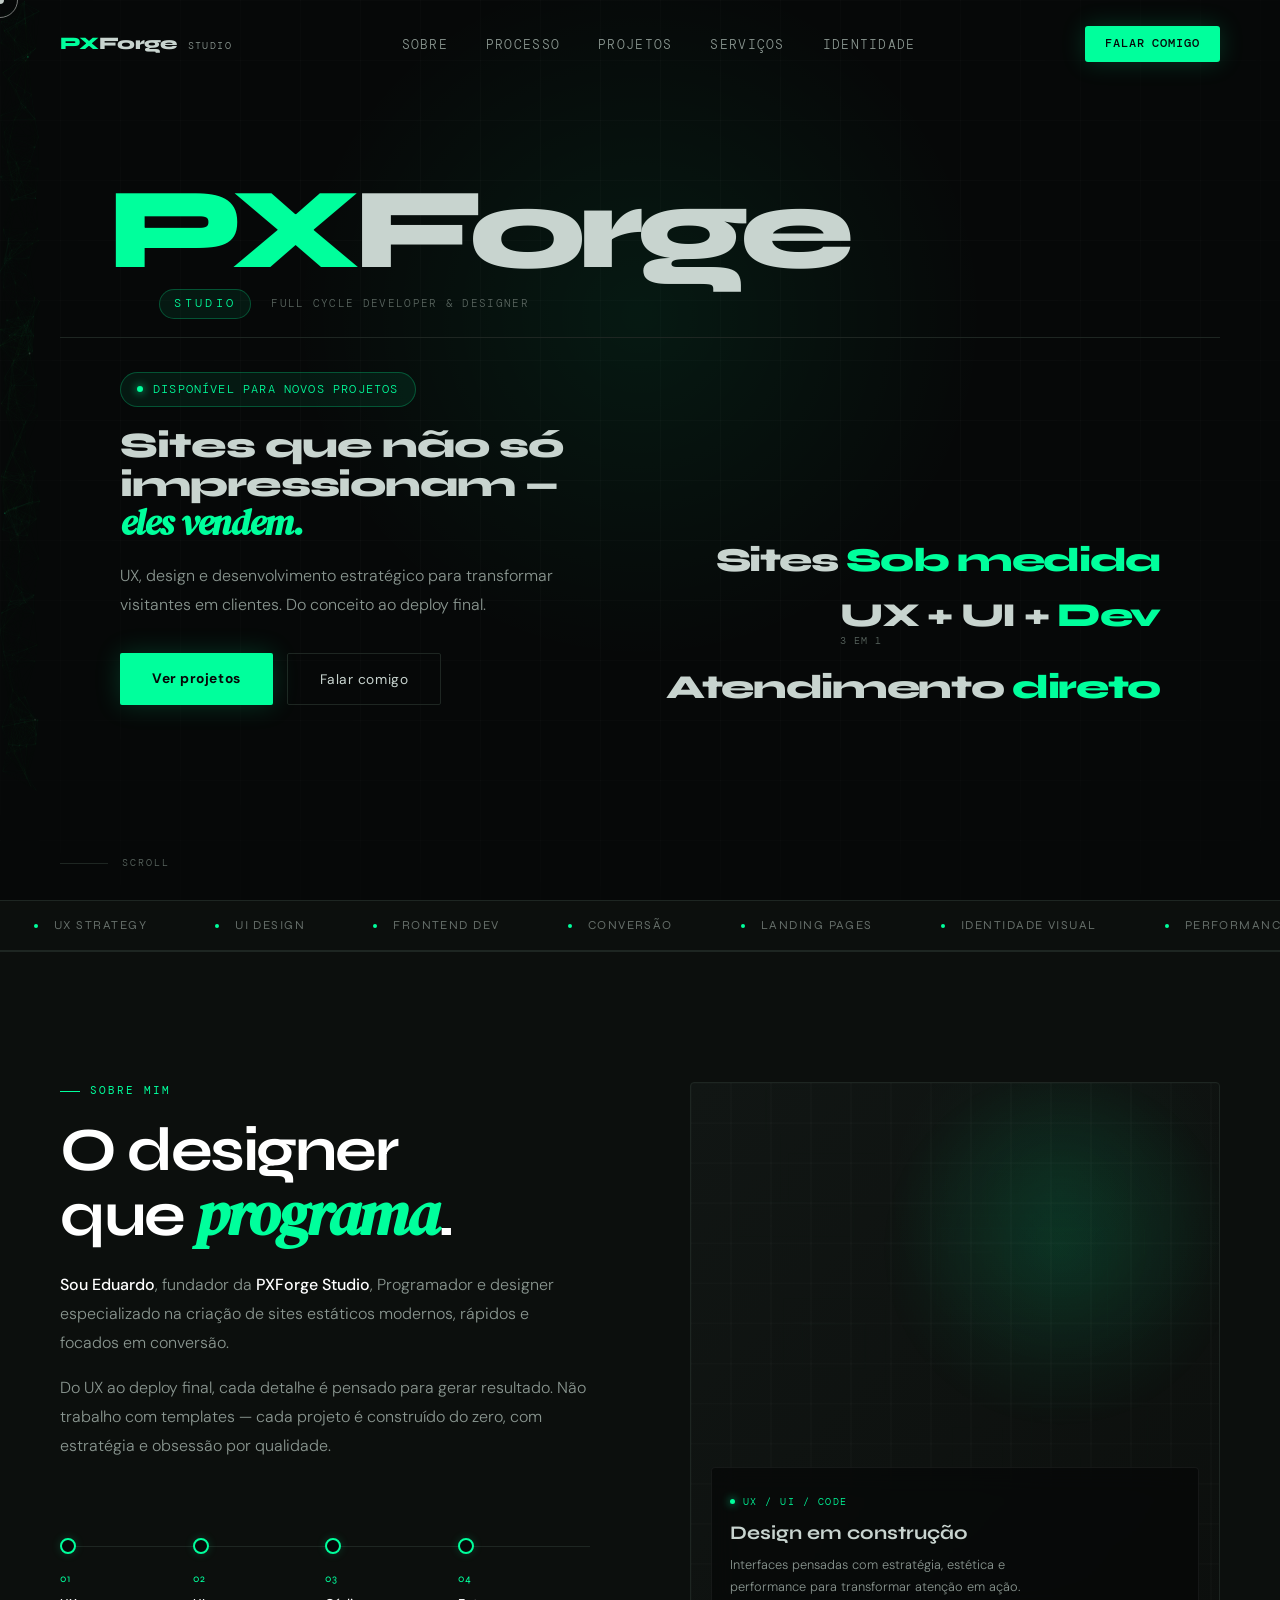
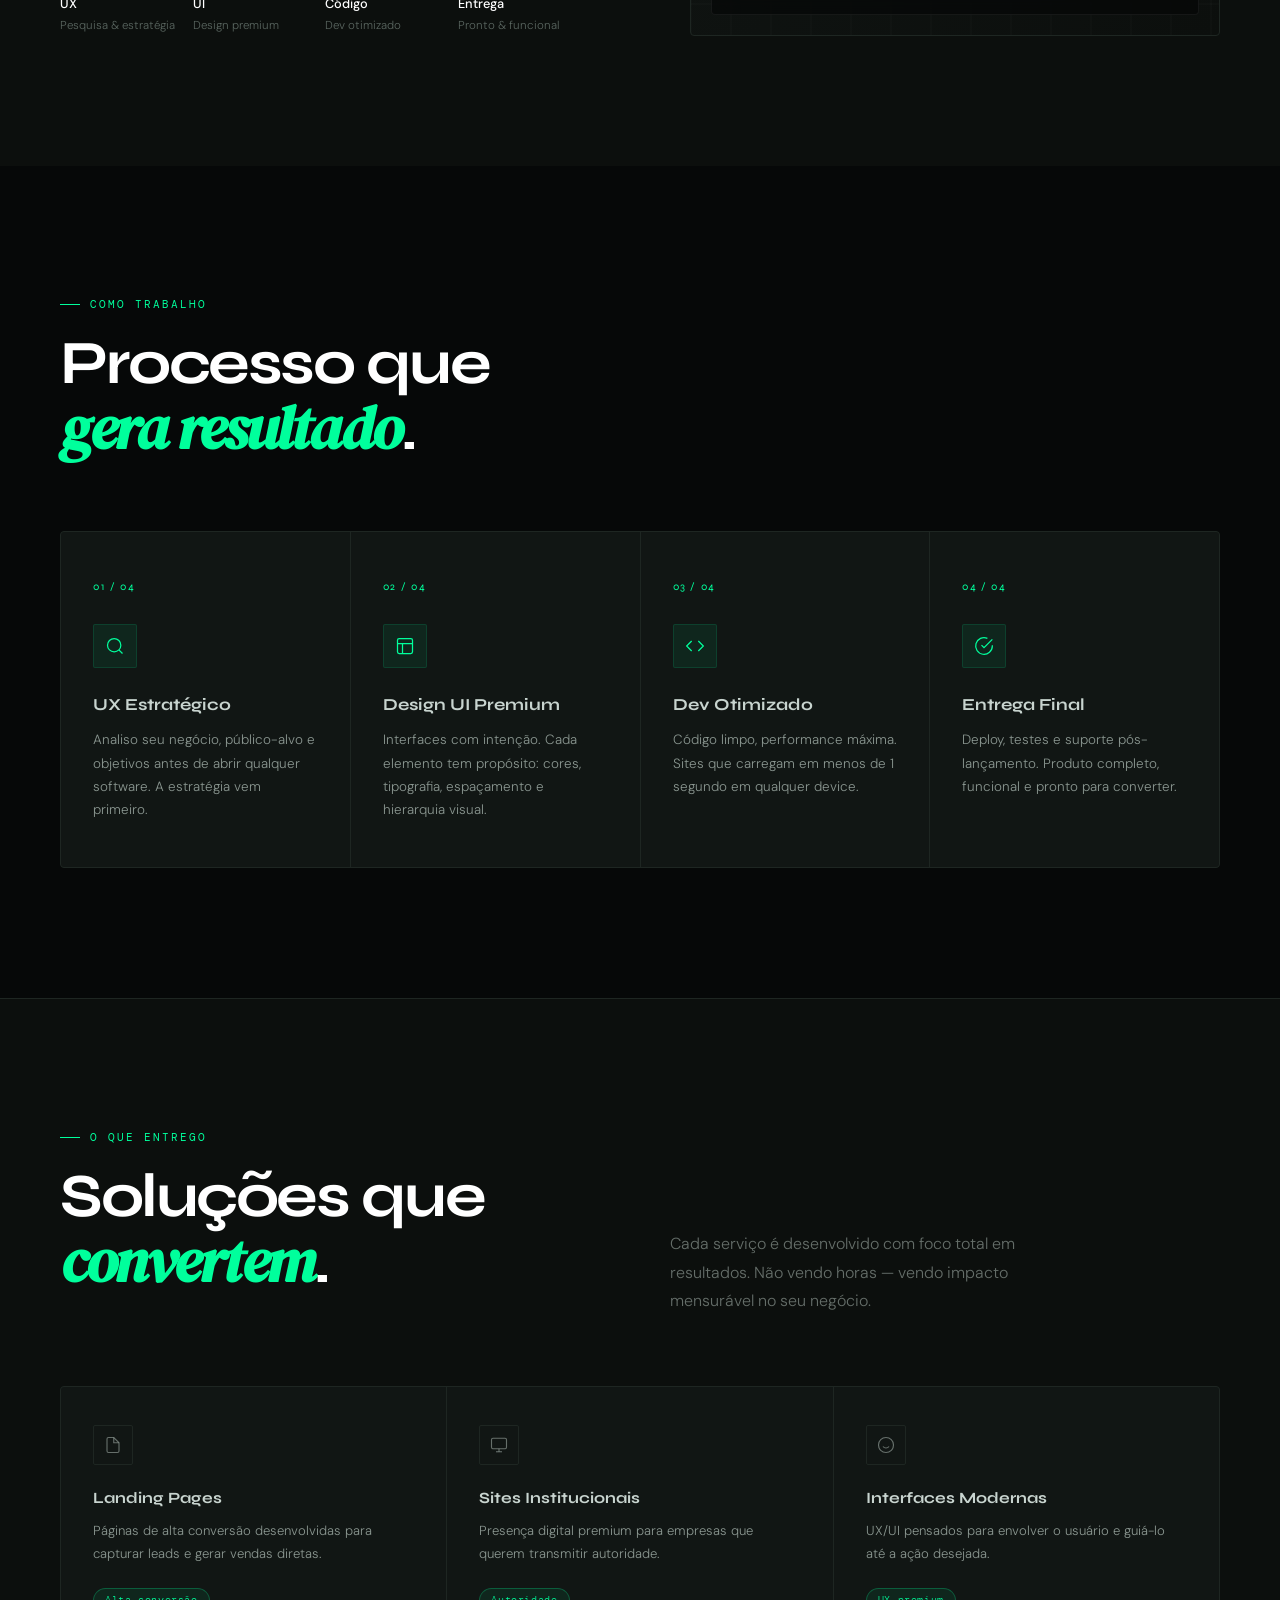
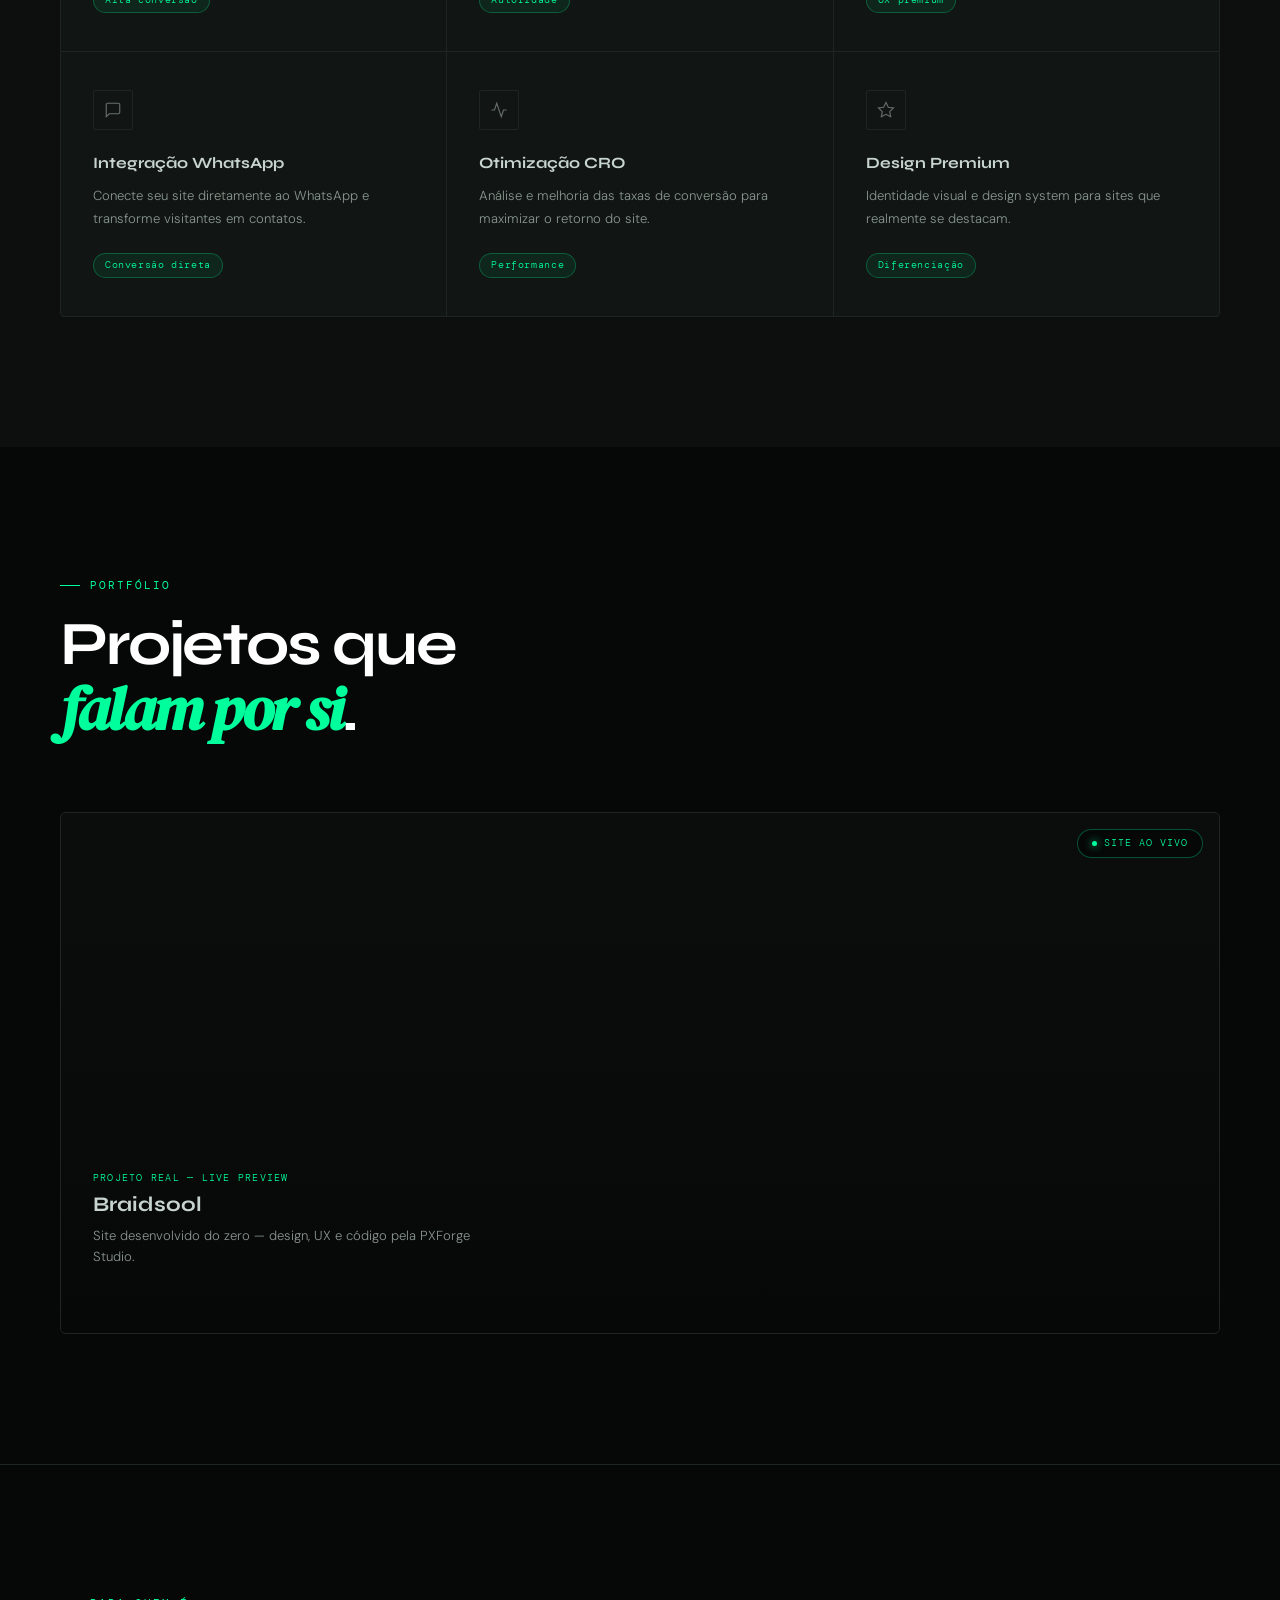
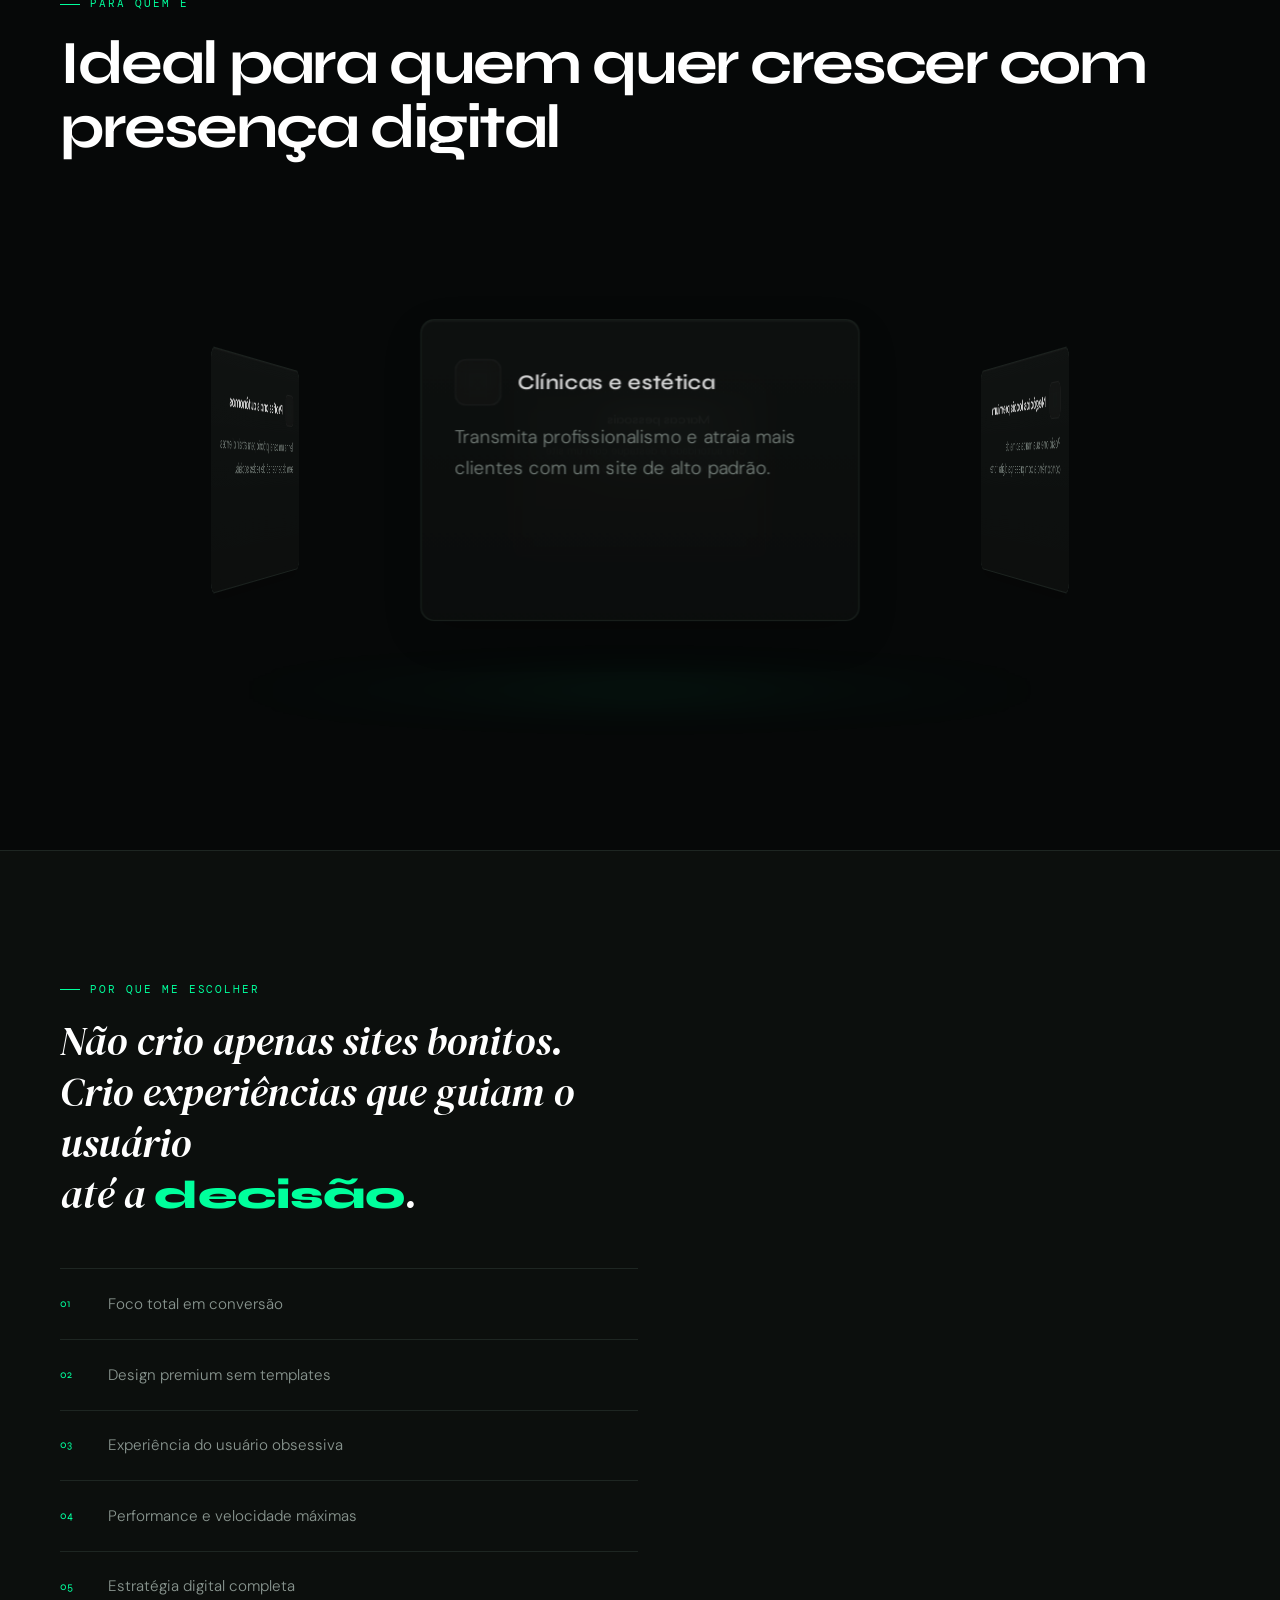
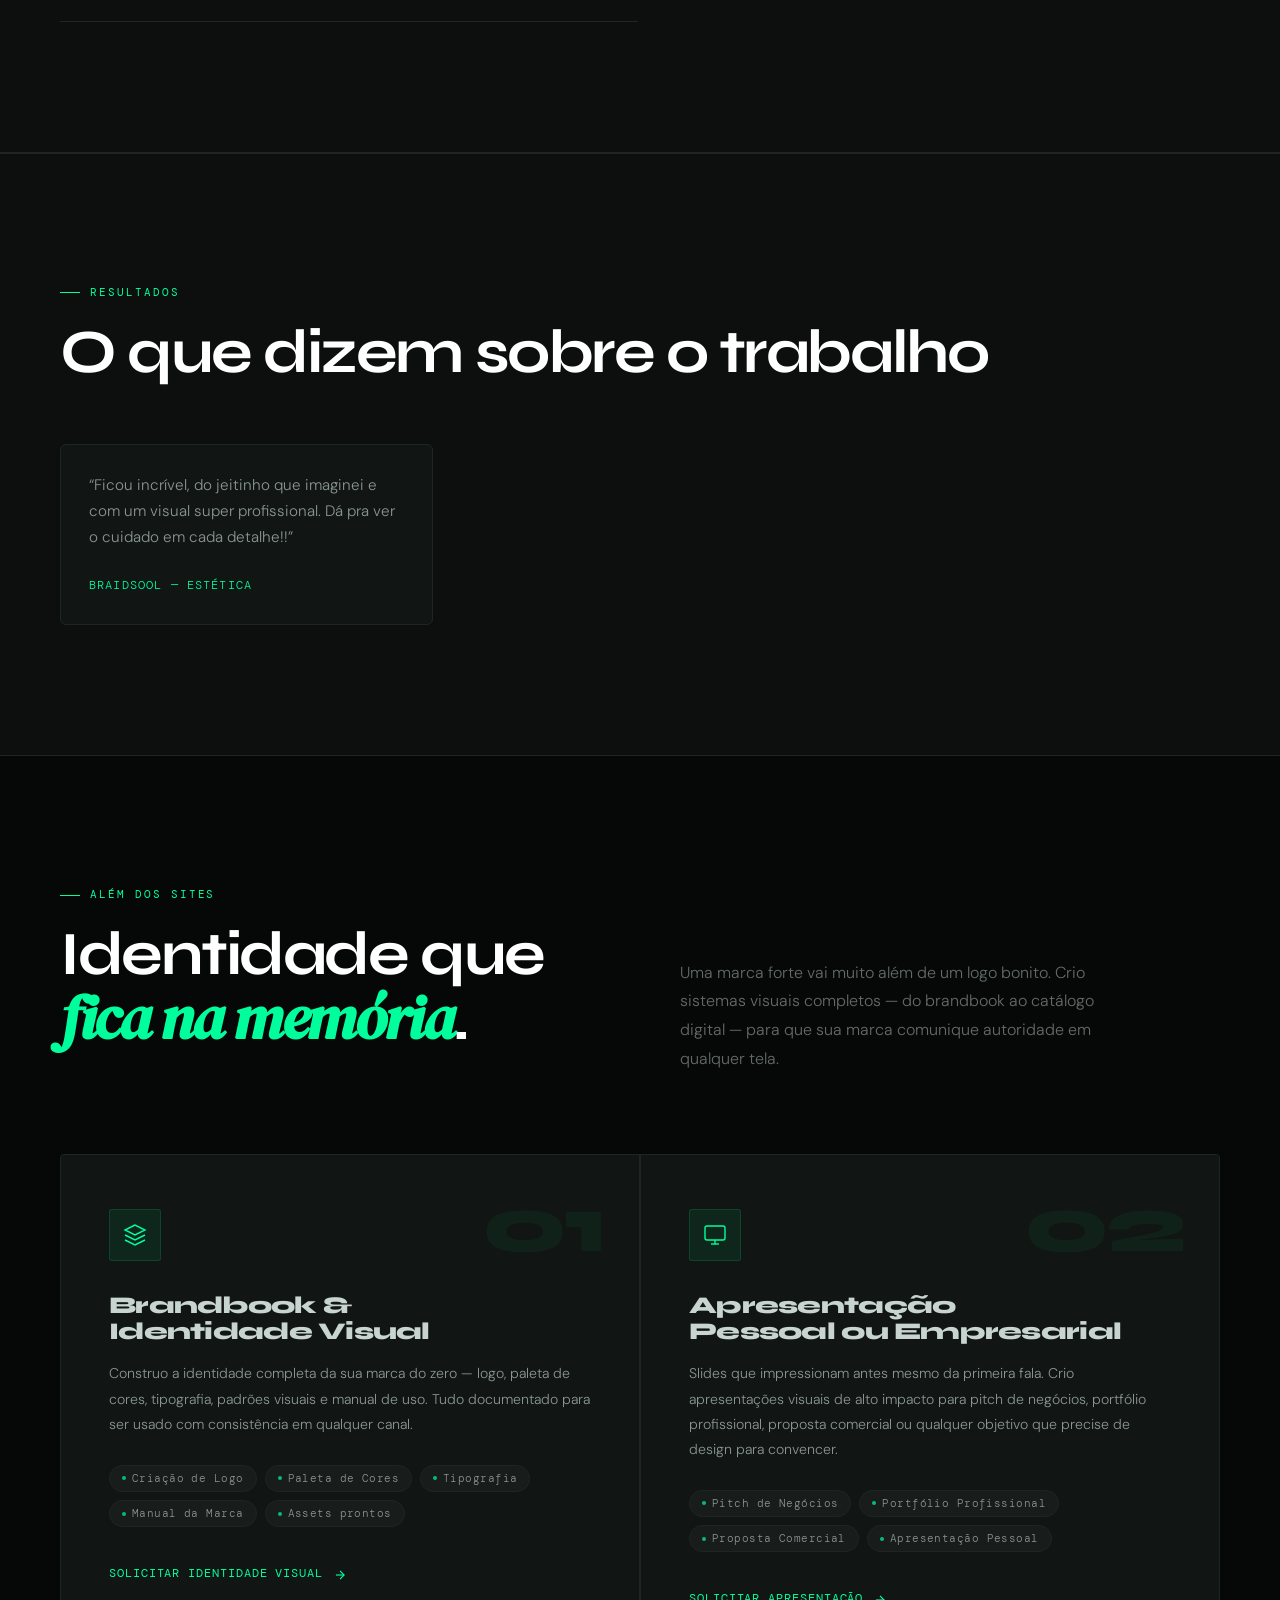
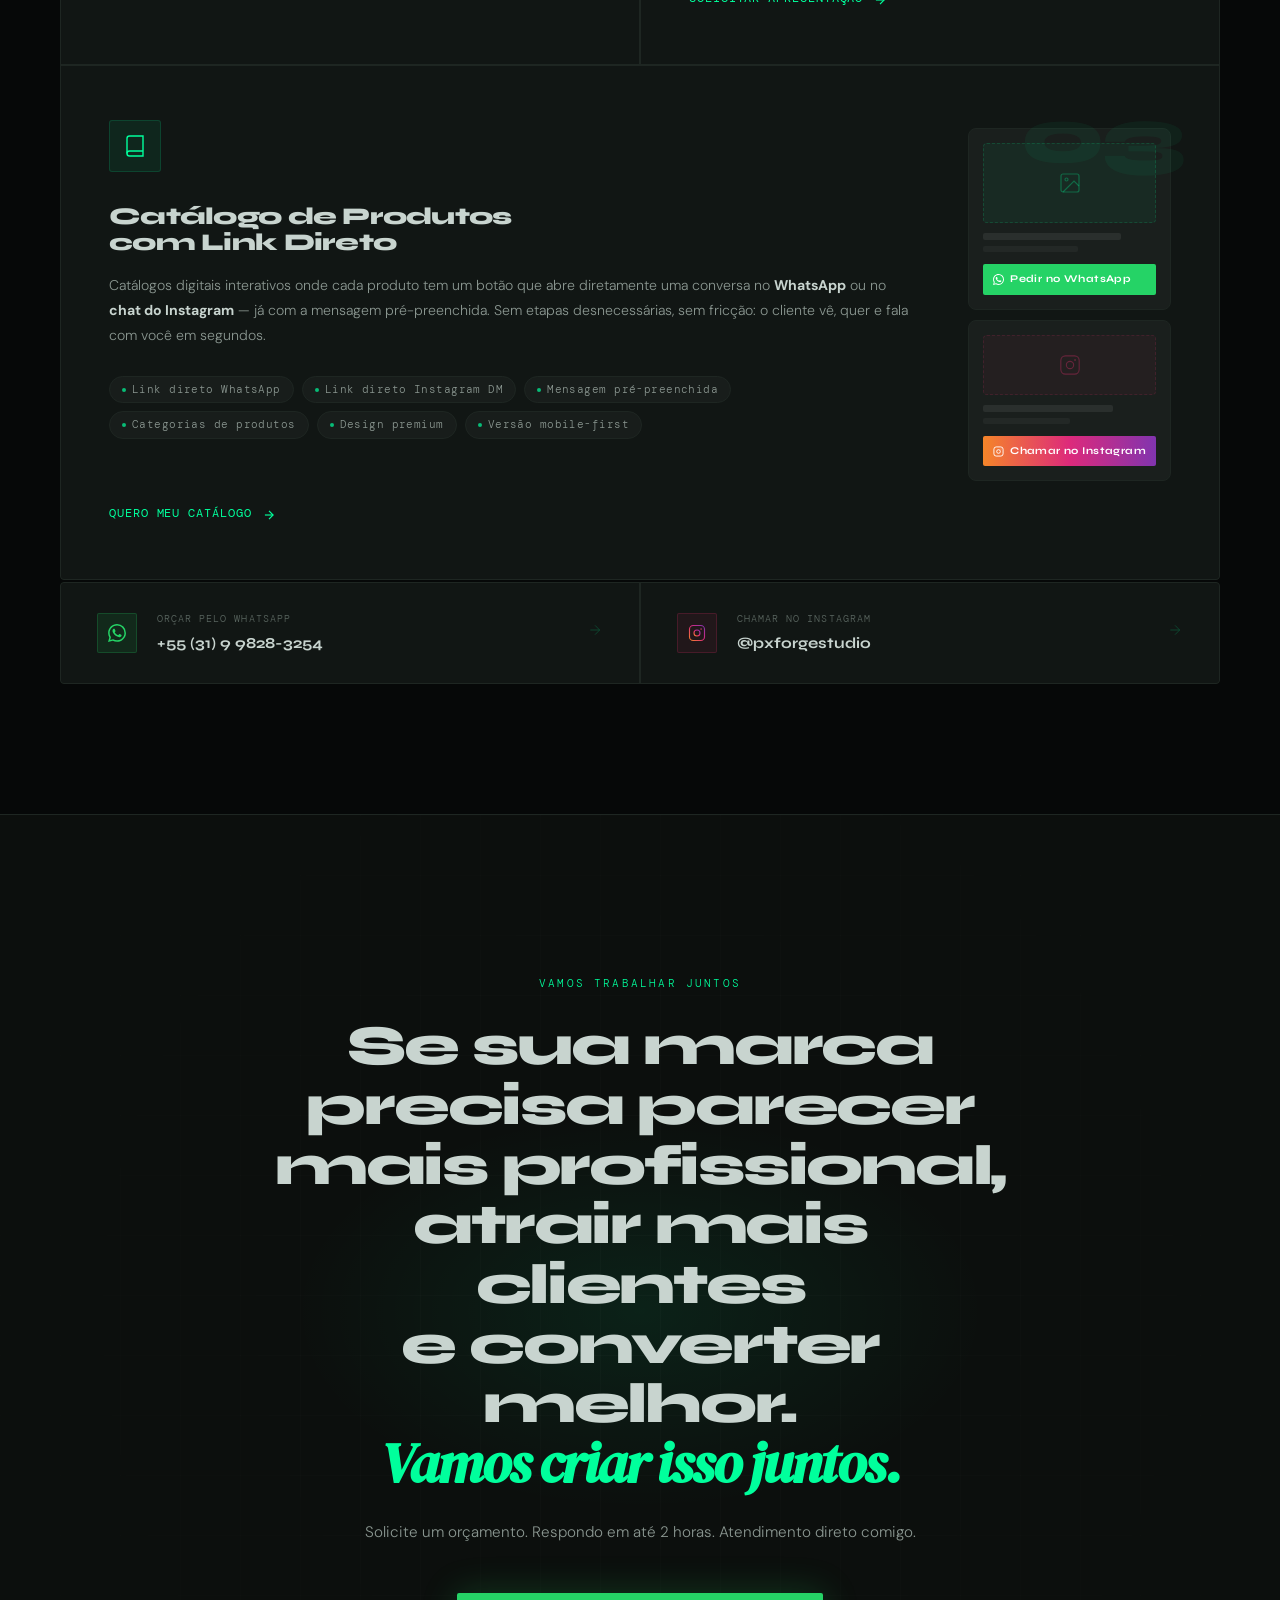
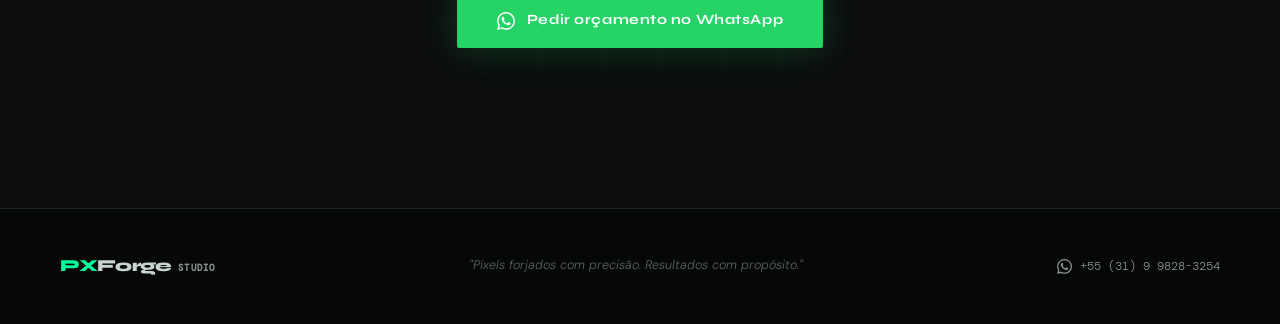
==== index.html @ 3e2eb506 "Update index.html" ====
<!DOCTYPE html>
<html lang="pt-BR">
<head>
<meta charset="UTF-8"/>
<meta name="viewport" content="width=device-width, initial-scale=1.0"/>
<title>PXForge Studio — Full Cycle Developer & Designer</title>
<link rel="preconnect" href="https://fonts.googleapis.com"/>
<link rel="preconnect" href="https://fonts.gstatic.com" crossorigin/>
<link href="https://fonts.googleapis.com/css2?family=Syne:wght@400;500;600;700;800&family=DM+Sans:ital,opsz,wght@0,9..40,300;0,9..40,400;0,9..40,500;1,9..40,300&family=DM+Mono:wght@300;400;500&family=DM+Serif+Display:ital@0;1&display=swap" rel="stylesheet"/>
<style>
:root {
  /* PXForge Design Language System v1.0 */
  --black:        #060808;
  --off-black:    #0C0F0D;
  --surface:      #111614;
  --elevated:     #161C19;
  --border:       #1E2622;
  --border-sub:   #242B27;
  --muted-clr:    #3A4440;
  --subtle:       #5A6660;
  --secondary:    #8A9690;
  --white:        #C8D4CF;
  --white-pure:   #FFFFFF;

  --green:        #00FF9C;
  --green-glow:   rgba(0,255,156,0.18);
  --green-dim:    rgba(0,255,156,0.07);
  --green-border: rgba(0,255,156,0.25);

  --font-display: 'Syne', sans-serif;
  --font-body:    'DM Sans', sans-serif;
  --font-mono:    'DM Mono', monospace;

  --grid-line:    rgba(255,255,255,0.018);
  --muted:        rgba(138,150,144,0.7);
}

*,*::before,*::after{box-sizing:border-box;margin:0;padding:0;}
html{scroll-behavior:smooth;}
body{
  background:var(--black);
  color:var(--white);
  font-family:var(--font-body);
  font-weight:300;
  line-height:1.6;
  overflow-x:hidden;
  cursor:none;
}


::-webkit-scrollbar{width:5px;}
::-webkit-scrollbar-track{background:var(--black);}
::-webkit-scrollbar-thumb{background:var(--border);border-radius:999px;}
::-webkit-scrollbar-thumb:hover{background:var(--muted-clr);}
::selection{background:var(--green-dim);color:var(--green);}

/* CURSOR */
#cursor{position:fixed;top:0;left:0;z-index:9999;pointer-events:none;mix-blend-mode:difference;}
#cursor-dot{
  width:8px;height:8px;background:var(--white);border-radius:50%;
  position:absolute;transform:translate(-50%,-50%);
  transition:width .15s,height .15s;
}
#cursor-ring{
  width:36px;height:36px;border:1px solid rgba(240,245,242,0.5);border-radius:50%;
  position:absolute;transform:translate(-50%,-50%);
  transition:width .3s,height .3s,opacity .3s;
}
body.cursor-hover #cursor-dot{width:12px;height:12px;}
body.cursor-hover #cursor-ring{width:56px;height:56px;opacity:.6;}

/* PROGRESS */
#progress{
  position:fixed;top:0;left:0;height:2px;background:var(--green);z-index:9000;
  width:0%;transition:width .1s;box-shadow:0 0 14px var(--green);
}

/* NAV */
/* NAV */
nav{
  position:fixed;
  top:0;
  left:0;
  right:0;
  z-index:500;
  padding:26px 60px;
  display:flex;
  align-items:center;
  justify-content:space-between;
  transition:padding .4s,background .4s;
}

nav.scrolled{padding:0 60px;background:rgba(6,8,8,.9);backdrop-filter:blur(24px);border-bottom:1px solid var(--border);}

.nav-logo{
  font-family:var(--font-display);
  font-weight:800;
  font-size:1.1rem;
  letter-spacing:-.03em;
  color:var(--white);
  text-decoration:none;
  flex-shrink:0;
}

.nav-logo .px{color:var(--green);}
.nav-logo .studio{font-family:var(--font-mono);font-weight:300;font-size:.62rem;letter-spacing:.14em;text-transform:uppercase;color:var(--secondary);align-self:flex-end;margin-bottom:1px;margin-left:4px;}

.nav-links{
  display:flex;
  gap:38px;
  list-style:none;
}

.nav-links a{
  font-family:var(--font-mono);
  color:var(--secondary);
  text-decoration:none;
  font-size:.8rem;
  letter-spacing:.1em;
  text-transform:uppercase;
  transition:color .25s;
  position:relative;
}

.nav-links a::after{
  content:'';
  position:absolute;
  bottom:-3px;
  left:0;
  width:0;
  height:1px;
  background:var(--green);
  transition:width .3s;
}

.nav-links a:hover{color:var(--white-pure);}

.nav-links a:hover::after{
  width:100%;
}

.nav-cta{background:var(--green);color:#060808;padding:9px 20px;border-radius:3px;font-family:var(--font-mono);font-size:.72rem;font-weight:500;text-decoration:none;letter-spacing:.08em;text-transform:uppercase;
  box-shadow:0 0 24px var(--green-glow);
  transition:box-shadow .3s,transform .2s;
  white-space:nowrap;
}

.nav-cta:hover{
  box-shadow:0 0 44px var(--green-glow);
  transform:translateY(-1px);
}

/* ── HERO ──────────────────────────────────────── */
#hero{
  position:relative;
  min-height:100vh;
  display:flex;
  flex-direction:column;
  justify-content:flex-end;
  overflow:hidden;
}

#hero-canvas{
  position:absolute;
  inset:0;
  z-index:0;
  width:100%;
  height:100%;
}

.hero-grid{
  position:absolute;
  inset:0;
  z-index:1;
  background-image:
    linear-gradient(var(--grid-line) 1px,transparent 1px),
    linear-gradient(90deg,var(--grid-line) 1px,transparent 1px);
  background-size:60px 60px;
  mask-image:radial-gradient(ellipse 90% 90% at 50% 40%,black 30%,transparent 100%);
}

.hero-glow{
  position:absolute;
  top:35%;
  left:50%;
  transform:translate(-50%,-50%);
  width:700px;
  height:700px;
  background:radial-gradient(circle,rgba(0,255,156,0.07) 0%,transparent 70%);
  z-index:1;
  pointer-events:none;
  animation:glow-pulse 5s ease-in-out infinite;
}

@keyframes glow-pulse{
  0%,100%{
    opacity:.6;
    transform:translate(-50%,-50%) scale(1);
  }
  50%{
    opacity:1;
    transform:translate(-50%,-50%) scale(1.18);
  }
}

/* GIANT BRAND */
.hero-brand-wrap{
  position:relative;
  z-index:2;
  width:100%;
  max-width:100%;
  overflow:hidden;
  opacity:0;
  animation:brand-in 1.2s .1s cubic-bezier(.16,1,.3,1) forwards;
  padding-inline:clamp(16px,4vw,48px);
}

@keyframes brand-in{
  from{
    opacity:0;
    transform:translateY(60px) scale(.97);
  }
  to{
    opacity:1;
    transform:translateY(0) scale(1);
  }
}

.hero-brand-name,
.hero-brand-ghost{
  display:block;
  max-width:100%;
  font-family:var(--font-display);
  font-weight:800;
  font-size:clamp(64px,9vw,180px);
  line-height:.82;
  letter-spacing:-.06em;
}

.hero-brand-name{
  position:relative;
  z-index:2;
  color:var(--white);
}

.hero-brand-name .gz{
  color:var(--green);
}

.hero-brand-ghost{
  position:absolute;
  top:0;
  left:clamp(16px,4vw,48px);
  z-index:1;
  color:transparent;
  -webkit-text-stroke:1px rgba(0,255,156,0.12);
  opacity:.05;
  pointer-events:none;
  user-select:none;
}


.hero-brand-studio-row{display:flex;align-items:center;gap:20px;padding:12px clamp(16px,4vw,52px) 0;opacity:0;animation:fade-up .7s .6s forwards;}
.hero-brand-studio{font-family:var(--font-mono);font-size:.75rem;letter-spacing:.28em;text-transform:uppercase;color:var(--green);border:1px solid var(--green-border);padding:4px 14px;border-radius:999px;background:var(--green-dim);}
.hero-brand-tagline{font-family:var(--font-mono);font-size:.68rem;letter-spacing:.12em;text-transform:uppercase;color:var(--subtle);}

/* divider */
.hero-line{
  position:relative;
  z-index:2;
  width:100%;
  height:1px;
  background:var(--border);
  margin-top:18px;
}

/* bottom */
.hero-bottom{
  position:relative;
  z-index:2;
  display:grid;
  grid-template-columns:minmax(0,1fr) auto;
  align-items:end;
  gap:40px;
  padding:34px 60px 65px;
}

.hero-badge{display:inline-flex;align-items:center;gap:10px;background:var(--green-dim);border:1px solid var(--green-border);font-family:var(--font-mono);
  padding:7px 16px;
  border-radius:100px;
  font-size:.74rem;
  letter-spacing:.1em;
  text-transform:uppercase;
  color:var(--green);
  margin-bottom:20px;
  opacity:0;
  animation:fade-up .8s .9s forwards;
}

.hero-badge::before{
  content:'';
  width:6px;
  height:6px;
  background:var(--green);
  border-radius:50%;
  box-shadow:0 0 8px var(--green);
  animation:blink 1.5s infinite;
}

@keyframes blink{
  0%,100%{opacity:1;}
  50%{opacity:.25;}
}

.hero-h1{
  font-family:var(--font-display);
  font-size:clamp(1.5rem,2.8vw,2.8rem);
  font-weight:800;
  line-height:1.08;
  letter-spacing:-.03em;
  margin-bottom:18px;
  opacity:0;
  animation:fade-up .9s 1.05s forwards;
}

.hero-h1 em{
  font-style:italic;
  font-family:'DM Serif Display',serif;
  color:var(--green);
}

.hero-sub{
  font-size:clamp(.88rem,1.3vw,1rem);
  color:var(--secondary);
  max-width:460px;
  line-height:1.78;
  margin-bottom:34px;
  opacity:0;
  animation:fade-up .9s 1.2s forwards;
}

.hero-btns{
  display:flex;
  gap:14px;
  flex-wrap:wrap;
  opacity:0;
  animation:fade-up .9s 1.35s forwards;
}

.btn-primary{
  background:var(--green);
  color:#060808;
  padding:14px 32px;
  border-radius:2px;
  font-size:.86rem;
  font-weight:700;
  text-decoration:none;
  letter-spacing:.04em;
  box-shadow:0 0 26px var(--green-glow);
  transition:box-shadow .3s,transform .2s;
  position:relative;
  overflow:hidden;
}

.btn-primary::after{
  content:'';
  position:absolute;
  inset:0;
  background:linear-gradient(120deg,transparent 30%,rgba(255,255,255,0.12) 50%,transparent 70%);
  transform:translateX(-100%);
  transition:transform .5s;
}

.btn-primary:hover::after{
  transform:translateX(100%);
}

.btn-primary:hover{
  box-shadow:0 0 48px var(--green-glow);
  transform:translateY(-2px);
}

.btn-ghost{
  background:transparent;
  color:var(--white);
  padding:14px 32px;
  border-radius:2px;
  border:1px solid var(--border);
  font-size:.86rem;
  font-weight:400;
  text-decoration:none;
  letter-spacing:.04em;
  transition:border-color .3s,transform .2s,background .3s;
}

.btn-ghost:hover{
  border-color:rgba(240,245,242,0.25);
  background:rgba(240,245,242,0.04);
  transform:translateY(-2px);
}

.hero-stats{
  display:flex;
  flex-direction:column;
  align-items:flex-end;
  gap:22px;
  opacity:0;
  animation:fade-right .9s 1.4s forwards;
}

.hero-stat .num{
  font-family:var(--font-display);
  font-size:2.1rem;
  font-weight:800;
  line-height:1;
  letter-spacing:-.04em;
}

.hero-stat .num span{
  color:var(--green);
}

.hero-stat .lbl{font-family:var(--font-mono);font-size:.65rem;letter-spacing:.08em;text-transform:uppercase;color:var(--subtle);}

.scroll-hint{
  position:absolute;
  bottom:28px;
  left:60px;
  z-index:3;
  display:flex;
  align-items:center;
  gap:14px;
  opacity:0;
  animation:fade-up .8s 1.8s forwards;
}

.scroll-line{
  width:48px;
  height:1px;
  background:var(--border);
  position:relative;
  overflow:hidden;
}

.scroll-line::after{
  content:'';
  position:absolute;
  top:0;
  left:-100%;
  width:100%;
  height:100%;
  background:var(--green);
  animation:scroll-run 2s infinite;
}

@keyframes scroll-run{
  0%{left:-100%;}
  100%{left:100%;}
}

.scroll-txt{font-family:var(--font-mono);font-size:.65rem;letter-spacing:.2em;text-transform:uppercase;color:var(--subtle);}

@keyframes fade-up{
  from{
    opacity:0;
    transform:translateY(28px);
  }
  to{
    opacity:1;
    transform:translateY(0);
  }
}

@keyframes fade-right{
  from{
    opacity:0;
    transform:translateX(28px);
  }
  to{
    opacity:1;
    transform:translateX(0);
  }
}

/* HERO RESPONSIVE */
@media(max-width:1024px){
  nav,
  nav.scrolled{
    padding:18px 28px;
  }

  .hero-brand-wrap{
    padding-inline:24px;
  }

  .hero-brand-name,
  .hero-brand-ghost{
    font-size:clamp(52px,10vw,120px);
  }

  .hero-brand-ghost{
    left:24px;
  }

  .hero-bottom{
    grid-template-columns:1fr;
    gap:28px;
    padding:28px 28px 55px;
  }

  .hero-stats{
    flex-direction:row;
    align-items:flex-start;
    gap:26px;
  }

  .scroll-hint{
    left:28px;
  }
}

@media(max-width:640px){
  nav,
  nav.scrolled{
    padding:14px 14px;
  }

  .nav-logo{
    font-size:1.55rem;
  }

  .nav-cta{
    padding:10px 16px;
    font-size:.72rem;
  }

  .menu-toggle{
    margin-left:10px;
  }

  #hero{
    min-height:100svh;
    padding-top:84px;
  }

  .hero-glow{
    width:420px;
    height:420px;
    top:28%;
  }

  .hero-grid{
    background-size:34px 34px;
  }

  .hero-brand-wrap{
    margin-top:auto;
    padding-inline:14px;
  }

  .hero-brand-name,
  .hero-brand-ghost{
    font-size:clamp(36px,14vw,64px);
    line-height:.84;
    letter-spacing:-.055em;
  }

  .hero-brand-ghost{
    left:14px;
    opacity:.04;
  }

  .hero-line{
    margin-top:12px;
  }

  .hero-bottom{
    padding:18px 14px 44px;
    gap:20px;
  }

  .hero-badge{
    font-size:.64rem;
    padding:6px 12px;
    margin-bottom:16px;
  }

  .hero-h1{
    font-size:clamp(1.45rem,8vw,2.1rem);
    margin-bottom:14px;
  }

  .hero-sub{
    font-size:.92rem;
    line-height:1.7;
    margin-bottom:24px;
    max-width:100%;
  }

  .hero-btns{
    flex-direction:column;
    align-items:stretch;
  }

  .btn-primary,
  .btn-ghost{
    width:100%;
    text-align:center;
    justify-content:center;
  }

  .hero-stats{
    display:none;
  }

  .scroll-hint{
    left:14px;
    bottom:14px;
  }

  .scroll-line{
    width:36px;
  }

  .scroll-txt{
    font-size:.62rem;
  }
}
/* MARQUEE */
.marquee-wrap{
  overflow:hidden;border-top:1px solid var(--border);border-bottom:1px solid var(--border);
  padding:15px 0;background:var(--off-black);
}
.marquee-track{display:flex;white-space:nowrap;animation:marquee 22s linear infinite;}
.marquee-item{
  display:inline-flex;align-items:center;gap:16px;padding:0 34px;
  font-family:var(--font-display);font-size:.76rem;letter-spacing:.12em;
  text-transform:uppercase;color:var(--muted);
}
.marquee-item .dot{
  width:4px;height:4px;background:var(--green);border-radius:50%;flex-shrink:0;
}
@keyframes marquee{0%{transform:translateX(0);}100%{transform:translateX(-50%);}}

/* SECTIONS BASE */
section{padding:130px 60px;position:relative;}
.section-eyebrow{display:flex;align-items:center;gap:10px;margin-bottom:18px;font-family:var(--font-mono);font-size:.68rem;letter-spacing:.18em;text-transform:uppercase;color:var(--green);font-weight:400;}
.section-eyebrow::before{content:'';width:20px;height:1px;background:var(--green);}
h2.section-title{font-family:var(--font-display);font-size:clamp(2.3rem,4.8vw,4.6rem);font-weight:700;letter-spacing:-.04em;line-height:1.05;margin-bottom:22px;color:var(--white-pure);}
h2.section-title em{
  font-style:italic;font-family:'DM Serif Display',serif;color:var(--green);
}

/* Reveal */
.reveal{opacity:0;transform:translateY(40px);transition:opacity .8s,transform .8s;}
.reveal.visible{opacity:1;transform:translateY(0);}
.reveal-delay-1{transition-delay:.15s;}
.reveal-delay-2{transition-delay:.3s;}
.reveal-delay-3{transition-delay:.45s;}
.reveal-delay-4{transition-delay:.6s;}

/* ABOUT */
#about{
  background:var(--off-black);
  border-top:1px solid var(--border);
}

.about-grid{
  display:grid;
  grid-template-columns:1fr 1fr;
  gap:100px;
  align-items:stretch;
}

.about-left{
  display:flex;
  flex-direction:column;
  justify-content:center;
}

.about-left p{color:var(--secondary);font-size:1rem;line-height:1.82;margin-bottom:16px;}

.about-left p strong{color:var(--white-pure);font-weight:500;}

.about-timeline{
  display:flex;
  gap:0;
  margin-top:50px;
  position:relative;
}

.about-timeline::before{
  content:'';
  position:absolute;
  top:20px;
  left:0;
  right:0;
  height:1px;
  background:var(--border);
}

.tl-step{
  flex:1;
  padding-top:44px;
  padding-right:10px;
  position:relative;
}

.tl-dot{
  position:absolute;
  top:12px;
  left:0;
  width:16px;
  height:16px;
  border-radius:50%;
  border:2px solid var(--green);
  background:var(--black);
  box-shadow:0 0 10px var(--green-glow);
  transition:background .3s;
}

.tl-step:hover .tl-dot{background:var(--green);}

.tl-num{
  font-family:var(--font-display);
  font-size:.68rem;
  color:var(--green);
  letter-spacing:.1em;
  margin-bottom:6px;
}

.tl-label{font-size:.8rem;font-weight:500;color:var(--white-pure);}

.tl-sub{font-size:.72rem;color:var(--subtle);margin-top:3px;}

.about-right{
  position:relative;
  display:flex;
}

.about-system{
  position:relative;
  width:100%;
  height:100%;
  min-height:420px;
  border:1px solid var(--border);
  border-radius:4px;
  overflow:hidden;
  background:radial-gradient(circle at 70% 20%, rgba(0,255,156,0.06), transparent 30%),linear-gradient(135deg,var(--surface) 0%,var(--off-black) 100%);
}

#system-canvas{
  width:100%;
  height:100%;
  display:block;
}

.system-overlay{
  position:absolute;
  left:20px;
  right:20px;
  bottom:20px;
  z-index:2;
  padding:18px 18px 16px;
  border:1px solid rgba(255,255,255,0.06);
  background:rgba(6,8,8,0.72);
  backdrop-filter:blur(14px);
  border-radius:4px;
}

.sys-tag{display:inline-flex;align-items:center;gap:8px;font-family:var(--font-mono);font-size:.62rem;letter-spacing:.15em;text-transform:uppercase;color:var(--green);margin-bottom:8px;}

.sys-tag::before{
  content:'';
  width:5px;
  height:5px;
  border-radius:50%;
  background:var(--green);
  box-shadow:0 0 8px var(--green);
}

.sys-title{
  font-family:var(--font-display);
  font-size:1.2rem;
  font-weight:700;
  color:var(--white);
  margin-bottom:6px;
}

.sys-sub{font-size:.8rem;line-height:1.7;color:var(--secondary);max-width:320px;}

/* TABLET */
@media(max-width:1024px){
  .about-grid{
    grid-template-columns:1fr;
    gap:60px;
  }

  .about-right{display:block;}
  .about-system{min-height:280px;}
}

/* MOBILE */
@media(max-width:640px){
  .about-timeline{
    flex-wrap:wrap;
    row-gap:18px;
  }

  .tl-step{min-width:48%;}
  .about-system{min-height:240px;}

  .system-overlay{
    left:14px;
    right:14px;
    bottom:14px;
    padding:14px;
  }

  .sys-title{font-size:1rem;}
  .sys-sub{font-size:.76rem;}
}

/* PROCESS */
#process{background:var(--black);}
.process-grid{
  display:grid;grid-template-columns:repeat(4,1fr);gap:1px;background:var(--border);
  border:1px solid var(--border);border-radius:4px;overflow:hidden;margin-top:70px;
}
.process-card{
  background:var(--surface);padding:46px 32px;position:relative;overflow:hidden;
  transition:background .3s;
}
.process-card::before{
  content:'';position:absolute;top:0;left:0;right:0;height:2px;background:var(--green);
  transform:scaleX(0);transform-origin:left;transition:transform .4s;
}
.process-card:hover{background:var(--elevated);}
.process-card:hover::before{transform:scaleX(1);}
.pc-num{
  font-family:var(--font-display);font-size:.68rem;letter-spacing:.15em;color:var(--green);
  margin-bottom:28px;
}
.pc-icon{
  width:44px;height:44px;margin-bottom:24px;display:flex;align-items:center;justify-content:center;
  background:var(--green-dim);border-radius:2px;border:1px solid rgba(0,255,156,0.12);
  transition:background .3s,box-shadow .3s;
}
.process-card:hover .pc-icon{
  background:rgba(0,255,156,0.14);
  box-shadow:0 0 20px var(--green-glow);
}
.pc-icon svg{width:20px;height:20px;stroke:var(--green);fill:none;stroke-width:1.5;}
.pc-title{font-family:var(--font-display);font-size:1.05rem;font-weight:700;margin-bottom:10px;}
.pc-desc{font-size:.84rem;color:var(--secondary);line-height:1.72;}

/* SERVICES */
#services{background:var(--off-black);border-top:1px solid var(--border);}
.services-header{
  display:grid;grid-template-columns:1fr 1fr;gap:60px;align-items:end;margin-bottom:70px;
}
.services-intro{
  color:var(--muted);font-size:1rem;line-height:1.8;max-width:400px;
}
.services-grid{
  display:grid;grid-template-columns:repeat(3,1fr);gap:1px;background:var(--border);
  border:1px solid var(--border);border-radius:4px;overflow:hidden;
}
.service-card{
  background:var(--surface);padding:38px 32px;transition:background .3s;
  position:relative;overflow:hidden;cursor:none;
}
.service-card::after{
  content:'';position:absolute;bottom:0;left:0;right:0;height:0;
  background:linear-gradient(to top,var(--green-dim),transparent);transition:height .4s;
}
.service-card:hover{background:var(--elevated);}
.service-card:hover::after{height:60%;}
.sc-icon{
  width:40px;height:40px;margin-bottom:20px;border:1px solid var(--border);border-radius:2px;
  display:flex;align-items:center;justify-content:center;transition:border-color .3s,box-shadow .3s;
}
.service-card:hover .sc-icon{
  border-color:rgba(0,255,156,0.35);
  box-shadow:0 0 20px var(--green-glow);
}
.sc-icon svg{
  width:18px;height:18px;stroke:var(--muted);fill:none;stroke-width:1.5;transition:stroke .3s;
}
.service-card:hover .sc-icon svg{stroke:var(--green);}
.sc-title{font-family:var(--font-display);font-size:.98rem;font-weight:700;margin-bottom:10px;}
.sc-desc{font-size:.82rem;color:var(--secondary);line-height:1.72;margin-bottom:20px;position:relative;z-index:1;}
.sc-tag{display:inline-block;background:var(--green-dim);border:1px solid var(--green-border);color:var(--green);padding:3px 11px;border-radius:999px;font-family:var(--font-mono);font-size:.65rem;letter-spacing:.06em;}

/* PROJECTS */
#projects{background:var(--black);}

.projects-grid{
  display:grid;
  grid-template-columns:repeat(3,1fr);
  gap:2px;
  margin-top:70px;
  background:var(--border);
  border:1px solid var(--border);
  border-radius:6px;
  overflow:hidden;
}

.project-card{
  background:var(--off-black);
  position:relative;
  overflow:hidden;
  aspect-ratio:4/3;
  cursor:none;
  min-width:0;
}

.project-card.large{
  grid-column:1 / -1;
  aspect-ratio:unset;
  min-height:520px;
}

/* iframe card */
.proj-iframe-wrap{
  position:absolute;
  inset:0;
  overflow:hidden;
  transition:transform .6s ease;
  background:#0b0d0c;
}

.project-card:hover .proj-iframe-wrap{transform:scale(1.02);}

.proj-iframe-wrap iframe{
  position:absolute;
  top:0;
  left:0;
  width:150%;
  height:150%;
  transform:scale(0.667);
  transform-origin:top left;
  border:none;
  pointer-events:none;
  filter:saturate(.96) contrast(1.02) brightness(.96);
}

.live-badge{
  position:absolute;
  top:16px;
  right:16px;
  z-index:5;
  background:rgba(6,8,8,.85);
  backdrop-filter:blur(12px);
  border:1px solid rgba(0,255,156,0.3);
  border-radius:999px;
  padding:5px 14px;
  font-family:var(--font-mono);
  font-size:.65rem;
  letter-spacing:.1em;
  text-transform:uppercase;
  color:var(--green);
  display:flex;
  align-items:center;
  gap:7px;
}

.live-badge::before{
  content:'';
  width:5px;
  height:5px;
  background:var(--green);
  border-radius:50%;
  box-shadow:0 0 8px var(--green);
  animation:blink 1.5s infinite;
}

.pc-bg{
  position:absolute;
  inset:0;
  transition:transform .6s;
}

.project-card:hover .pc-bg{transform:scale(1.05);}

.pc-overlay{
  position:absolute;
  inset:0;
  z-index:4;
  background:linear-gradient(to top,rgba(6,8,8,0.97) 0%,rgba(6,8,8,0.2) 55%,transparent 100%);
  display:flex;
  flex-direction:column;
  justify-content:flex-end;
  padding:32px;
}

.pc-cat{font-family:var(--font-mono);font-size:.65rem;letter-spacing:.12em;text-transform:uppercase;color:var(--green);margin-bottom:7px;}

.pc-title-proj{
  font-family:var(--font-display);
  font-size:1.3rem;
  font-weight:700;
  line-height:1.2;
  margin-bottom:7px;
}

.pc-desc-proj{font-size:.82rem;color:var(--secondary);line-height:1.6;max-width:420px;}

.pc-link{display:inline-flex;align-items:center;gap:7px;margin-top:16px;font-family:var(--font-mono);font-size:.7rem;letter-spacing:.08em;text-transform:uppercase;color:var(--green);transform:translateY(10px);opacity:0;transition:transform .3s,opacity .3s;text-decoration:none;}

.project-card:hover .pc-link{
  transform:translateY(0);
  opacity:1;
}

.pc-link svg{
  width:13px;
  height:13px;
  stroke:currentColor;
  fill:none;
  stroke-width:2;
}

.proj2 .pc-bg{background:linear-gradient(135deg,#101418 0%,#080b0e 100%);}
.proj3 .pc-bg{background:linear-gradient(135deg,#0a1410 0%,#060c08 100%);}
.proj4 .pc-bg{background:linear-gradient(135deg,#140d18 0%,#0c0810 100%);}
.proj5 .pc-bg{background:linear-gradient(135deg,#141008 0%,#0c0c06 100%);}

.proj-mock{
  position:absolute;
  inset:0;
  display:flex;
  align-items:center;
  justify-content:center;
}

.proj-mock-inner{
  width:70%;
  background:rgba(255,255,255,0.04);
  border:1px solid rgba(255,255,255,0.07);
  border-radius:6px;
  padding:11px;
}

.proj-mock-bar{
  height:17px;
  display:flex;
  align-items:center;
  padding:0 7px;
  gap:5px;
  margin-bottom:9px;
  background:rgba(255,255,255,0.04);
  border-radius:3px;
}

.proj-mock-bar span{
  width:6px;
  height:6px;
  border-radius:50%;
  flex-shrink:0;
}

.proj-mock-bar span:nth-child(1){background:rgba(255,94,98,.5);}
.proj-mock-bar span:nth-child(2){background:rgba(255,188,84,.5);}
.proj-mock-bar span:nth-child(3){background:rgba(82,219,103,.5);}

.proj-mock-lines{
  display:flex;
  flex-direction:column;
  gap:7px;
}

.proj-mock-line{
  height:7px;
  border-radius:2px;
  background:rgba(255,255,255,0.06);
}

@media(max-width:1024px){
  .projects-grid{grid-template-columns:1fr 1fr;}
  .project-card.large{
    grid-column:1 / -1;
    min-height:420px;
  }
}

@media(max-width:640px){
  .projects-grid{grid-template-columns:1fr;}
  .project-card.large{min-height:300px;}
  .pc-overlay{padding:20px;}
}

/* DIFFERENTIALS */
#differentials{
  background:var(--off-black);
  border-top:1px solid var(--border);
  border-bottom:1px solid var(--border);
}
.diff-grid{
  display:grid;
  grid-template-columns:1.2fr 1fr;
  gap:100px;
  align-items:center;
}
.diff-quote{font-family:'DM Serif Display',serif;font-style:italic;font-size:clamp(1.65rem,3.1vw,2.9rem);line-height:1.28;margin-bottom:48px;color:var(--white-pure);}
.diff-quote em{
  color:var(--green);font-style:normal;font-family:var(--font-display);font-weight:800;
}
.diff-list{display:flex;flex-direction:column;}
.diff-item{
  display:flex;align-items:center;gap:20px;padding:22px 0;border-bottom:1px solid var(--border);
  transition:padding .3s;cursor:default;
}
.diff-item:first-child{border-top:1px solid var(--border);}
.diff-item:hover{padding-left:8px;}
.diff-num{font-family:var(--font-display);font-size:.7rem;color:var(--green);min-width:28px;}
.diff-text{font-size:.95rem;color:var(--secondary);transition:color .3s;}
.diff-item:hover .diff-text{color:var(--white-pure);}
.diff-arrow{margin-left:auto;opacity:0;transform:translateX(-8px);transition:opacity .3s,transform .3s;}
.diff-item:hover .diff-arrow{opacity:1;transform:translateX(0);}
.diff-arrow svg{width:15px;height:15px;stroke:var(--green);fill:none;}
.metric-grid{
  display:grid;grid-template-columns:1fr 1fr;gap:2px;background:var(--border);
  border:1px solid var(--border);border-radius:4px;overflow:hidden;
}
.metric-card{background:var(--surface);padding:32px 24px;position:relative;overflow:hidden;}
.metric-card::before{
  content:'';position:absolute;inset:0;
  background:radial-gradient(circle at 100% 0%,var(--green-dim) 0%,transparent 60%);
  opacity:0;transition:opacity .4s;
}
.metric-card:hover::before{opacity:1;}
.metric-num{
  font-family:var(--font-display);font-size:2.6rem;font-weight:800;line-height:1;letter-spacing:-.04em;
}
.metric-num span{color:var(--green);}
.metric-lbl{
  font-size:.72rem;letter-spacing:.08em;text-transform:uppercase;color:var(--muted);margin-top:7px;
}
.metric-bar{
  margin-top:14px;height:2px;background:var(--border);border-radius:2px;overflow:hidden;
}
.metric-bar-fill{
  height:100%;background:var(--green);border-radius:2px;width:0;transition:width 1.5s ease;
}
.metric-card.visible .metric-bar-fill{width:var(--bar-width,80%);}

/* IDEAL */
#ideal{
  background:var(--black);
  border-top:1px solid var(--border);
  overflow:hidden;
}

/* ICON DESIGN */
.icon-wrap{
  display:flex;
  align-items:center;
  justify-content:center;
  width:34px;
  height:34px;
  margin-right:12px;
  border-radius:8px;
  border:1px solid rgba(255,255,255,0.05);
  background:rgba(255,255,255,0.02);
  backdrop-filter:blur(6px);
  line-height:0;
  flex-shrink:0;
  transition:background .4s ease,border-color .4s ease,box-shadow .4s ease,transform .4s ease;
}

.icon{
  width:18px;
  height:18px;
  display:block;
  margin:0 auto;
  stroke:var(--green);
  fill:none;
  stroke-width:1.8;
  opacity:.9;
  filter:drop-shadow(0 0 6px rgba(0,255,156,0.15));
  transition:transform .4s cubic-bezier(.2,.8,.2,1),filter .4s ease,stroke .4s ease,opacity .3s ease;
}

.icon path,
.icon rect,
.icon circle{
  stroke-dasharray:120;
  stroke-dashoffset:120;
  transition:stroke-dashoffset .9s cubic-bezier(.4,0,.2,1);
}

.ideal-card:hover .icon-wrap{
  background:rgba(0,255,156,0.08);
  border-color:rgba(0,255,156,0.25);
  box-shadow:0 0 12px rgba(0,255,156,0.15);
}

.ideal-card:hover .icon{
  stroke:#ffffff;
  transform:scale(1.12) rotate(2deg);
  filter:drop-shadow(0 0 10px rgba(0,255,156,0.6));
  opacity:1;
}

.ideal-card:hover .icon path,
.ideal-card:hover .icon rect,
.ideal-card:hover .icon circle{
  stroke-dashoffset:0;
}

/* DESKTOP 3D */
.ideal-carousel{
  position:relative;
  width:100%;
  height:500px;
  margin-top:60px;
  perspective:1400px;
  perspective-origin:center center;
}

.carousel-track{
  position:absolute;
  inset:0;
  transform-style:preserve-3d;
  animation:ideal-rotate 50s linear infinite;
  will-change:transform;
}

@keyframes ideal-rotate{
  from{transform:rotateY(0deg);}
  to{transform:rotateY(360deg);}
}

.ideal-card{
  position:absolute;
  top:50%;
  left:50%;
  width:min(320px, 78vw);
  min-height:220px;
  padding:28px 24px;
  border-radius:10px;
  border:1px solid var(--border);
  background:
    linear-gradient(180deg, rgba(255,255,255,0.03), rgba(255,255,255,0.015)),
    rgba(10,12,11,0.88);
  backdrop-filter:blur(12px);
  transform-style:preserve-3d;
  transition:transform .45s ease,border-color .35s ease,box-shadow .35s ease,background .35s ease,opacity .35s ease;
  overflow:hidden;
  box-shadow:
    0 10px 30px rgba(0,0,0,0.25),
    inset 0 1px 0 rgba(255,255,255,0.03);
  opacity:.85;
}

.ideal-card:nth-child(1){transform:translate(-50%,-50%) rotateY(0deg) translateZ(380px);}
.ideal-card:nth-child(2){transform:translate(-50%,-50%) rotateY(90deg) translateZ(380px);}
.ideal-card:nth-child(3){transform:translate(-50%,-50%) rotateY(180deg) translateZ(380px);}
.ideal-card:nth-child(4){transform:translate(-50%,-50%) rotateY(270deg) translateZ(380px);}

.ideal-card:nth-child(1):hover{
  transform:translate(-50%,-50%) rotateY(0deg) translateZ(380px) scale(1.08);z-index:20;opacity:1;
}
.ideal-card:nth-child(2):hover{
  transform:translate(-50%,-50%) rotateY(90deg) translateZ(380px) scale(1.08);z-index:20;opacity:1;
}
.ideal-card:nth-child(3):hover{
  transform:translate(-50%,-50%) rotateY(180deg) translateZ(380px) scale(1.08);z-index:20;opacity:1;
}
.ideal-card:nth-child(4):hover{
  transform:translate(-50%,-50%) rotateY(270deg) translateZ(380px) scale(1.08);z-index:20;opacity:1;
}

.ideal-card::before{
  content:'';
  position:absolute;
  inset:0;
  background:linear-gradient(120deg, transparent, rgba(0,255,156,0.06), transparent);
  opacity:0;
  transition:opacity .4s ease;
  pointer-events:none;
}

.ideal-card:hover::before{opacity:1;}

.ideal-carousel-reflection{
  position:absolute;
  left:50%;
  bottom:10px;
  transform:translateX(-50%);
  width:72%;
  height:40px;
  background:radial-gradient(ellipse,rgba(0,255,156,0.10) 0%,rgba(0,255,156,0.03) 35%,transparent 75%);
  filter:blur(18px);
  pointer-events:none;
}

.ideal-card h3{display:flex;align-items:center;font-family:var(--font-display);font-size:.95rem;font-weight:600;margin-bottom:12px;color:var(--white-pure);line-height:1.35;}

.ideal-card p{font-size:.84rem;line-height:1.68;color:var(--secondary);position:relative;z-index:1;}

/* TABLET */
@media(max-width:1024px){
  .ideal-carousel{height:430px;}

  .ideal-card{
    width:min(280px,74vw);
    min-height:205px;
    padding:24px 20px;
  }

  .ideal-card:nth-child(1){transform:translate(-50%,-50%) rotateY(0deg) translateZ(300px);}
  .ideal-card:nth-child(2){transform:translate(-50%,-50%) rotateY(90deg) translateZ(300px);}
  .ideal-card:nth-child(3){transform:translate(-50%,-50%) rotateY(180deg) translateZ(300px);}
  .ideal-card:nth-child(4){transform:translate(-50%,-50%) rotateY(270deg) translateZ(300px);}

  .ideal-card:nth-child(1):hover{transform:translate(-50%,-50%) rotateY(0deg) translateZ(300px) scale(1.06);}
  .ideal-card:nth-child(2):hover{transform:translate(-50%,-50%) rotateY(90deg) translateZ(300px) scale(1.06);}
  .ideal-card:nth-child(3):hover{transform:translate(-50%,-50%) rotateY(180deg) translateZ(300px) scale(1.06);}
  .ideal-card:nth-child(4):hover{transform:translate(-50%,-50%) rotateY(270deg) translateZ(300px) scale(1.06);}
}

/* MOBILE (HORIZONTAL) */
@media(max-width:640px){
  .ideal-carousel{
    height:auto;
    perspective:none;
    margin-top:40px;
  }

  .carousel-track{
    position:relative;
    display:flex;
    gap:16px;
    overflow-x:auto;
    padding:10px 4px 14px 4px;
    scroll-snap-type:x mandatory;
    -webkit-overflow-scrolling:touch;
    animation:none !important;
    transform:none !important;
  }

  .ideal-card{
    position:relative;
    top:auto;
    left:auto;
    min-width:82%;
    max-width:82%;
    flex-shrink:0;
    min-height:auto;
    transform:none !important;
    scroll-snap-align:center;
    padding:22px 20px;
    opacity:1;
  }

  .ideal-card:hover{transform:none !important;}

  .ideal-card::before,
  .ideal-card::after{display:none;}

  .ideal-carousel-reflection{display:none;}

  .icon-wrap{
    width:32px;
    height:32px;
    margin-right:10px;
  }

  .icon{
    width:17px;
    height:17px;
    transform:none !important;
  }

  .carousel-track::-webkit-scrollbar{height:4px;}
  .carousel-track::-webkit-scrollbar-thumb{
    background:rgba(255,255,255,0.15);
    border-radius:999px;
  }
  .carousel-track::-webkit-scrollbar-track{background:transparent;}
}

/* BRANDING */
#branding{background:var(--black);border-top:1px solid var(--border);}
.branding-intro{
  display:grid;grid-template-columns:1fr 1fr;gap:80px;align-items:end;margin-bottom:80px;
}
.branding-sub{color:var(--muted);font-size:1rem;line-height:1.8;max-width:420px;}

/* FEEDBACKS */
#feedbacks{
  background:var(--off-black);
  border-top:1px solid var(--border);
}

.feedbacks-grid{
  display:grid;
  grid-template-columns:repeat(3,1fr);
  gap:20px;
  margin-top:60px;
}

.feedback-card{background:var(--surface);border:1px solid var(--border);padding:28px;border-radius:6px;transition:.3s;}

.feedback-card:hover{transform:translateY(-4px);border-color:var(--green-border);}

.fb-text{font-size:.95rem;line-height:1.7;color:var(--secondary);margin-bottom:20px;}

.fb-name{font-family:var(--font-mono);font-size:.72rem;text-transform:uppercase;letter-spacing:.1em;color:var(--green);}

@media(max-width:1024px){
  .feedbacks-grid{grid-template-columns:1fr;}
}

/* BRAND OFFERS */
.brand-offers{
  display:grid;grid-template-columns:repeat(2,1fr);gap:2px;background:var(--border);
  border:1px solid var(--border);border-radius:4px;overflow:hidden;
}
.brand-offer-card{
  background:var(--surface);padding:54px 48px;position:relative;overflow:hidden;
  transition:background .3s;
}
.brand-offer-card:hover{background:var(--elevated);}
.brand-offer-card::before{
  content:'';position:absolute;top:0;left:0;right:0;height:2px;background:var(--green);
  transform:scaleX(0);transform-origin:left;transition:transform .5s ease;
}
.brand-offer-card:hover::before{transform:scaleX(1);}

.boc-num{
  font-family:var(--font-display);font-size:5rem;font-weight:800;color:rgba(0,255,156,0.05);
  line-height:1;position:absolute;top:30px;right:36px;letter-spacing:-.04em;
  pointer-events:none;transition:color .4s;
}
.brand-offer-card:hover .boc-num{color:rgba(0,255,156,0.09);}

.boc-icon{
  width:52px;height:52px;display:flex;align-items:center;justify-content:center;
  background:var(--green-dim);border:1px solid rgba(0,255,156,0.14);border-radius:3px;
  margin-bottom:32px;transition:box-shadow .3s,background .3s;
}
.brand-offer-card:hover .boc-icon{
  background:rgba(0,255,156,0.14);
  box-shadow:0 0 24px var(--green-glow);
}
.boc-icon svg{width:24px;height:24px;stroke:var(--green);fill:none;stroke-width:1.4;}

.boc-title{
  font-family:var(--font-display);font-size:1.5rem;font-weight:800;letter-spacing:-.03em;
  line-height:1.1;margin-bottom:16px;
}
.boc-desc{font-size:.88rem;color:var(--secondary);line-height:1.78;margin-bottom:28px;}

.boc-features{display:flex;flex-wrap:wrap;gap:8px;margin-bottom:32px;}
.boc-pill{display:inline-flex;align-items:center;gap:6px;background:rgba(255,255,255,0.03);border:1px solid var(--border);padding:4px 12px;border-radius:999px;font-family:var(--font-mono);font-size:.68rem;color:var(--secondary);letter-spacing:.04em;transition:border-color .3s,color .3s;}
.boc-pill::before{
  content:'';width:4px;height:4px;background:var(--green);border-radius:50%;opacity:.7;
}
.brand-offer-card:hover .boc-pill{border-color:var(--green-border);color:var(--white-pure);}

.boc-cta{display:inline-flex;align-items:center;gap:10px;font-family:var(--font-mono);font-size:.72rem;font-weight:400;letter-spacing:.08em;text-transform:uppercase;color:var(--green);text-decoration:none;transition:gap .25s;}
.boc-cta:hover{gap:16px;}
.boc-cta svg{
  width:14px;height:14px;stroke:currentColor;fill:none;stroke-width:2;transition:transform .25s;
}
.boc-cta:hover svg{transform:translateX(4px);}

/* bottom strip: social links */
.brand-connect{
  display:grid;grid-template-columns:1fr 1fr;gap:2px;background:var(--border);
  border:1px solid var(--border);border-radius:4px;overflow:hidden;margin-top:2px;
}
.brand-connect-item{
  background:var(--surface);padding:28px 36px;display:flex;align-items:center;gap:20px;
  transition:background .3s;text-decoration:none;
}
.brand-connect-item:hover{background:var(--elevated);}
.bci-icon{
  width:40px;height:40px;border-radius:2px;display:flex;align-items:center;justify-content:center;
  flex-shrink:0;transition:box-shadow .3s;
}
.bci-wpp{background:rgba(37,211,102,0.1);border:1px solid rgba(37,211,102,0.2);}
.bci-wpp svg{width:18px;height:18px;fill:#25D366;}
.brand-connect-item:hover .bci-wpp{box-shadow:0 0 20px rgba(37,211,102,0.3);}
.bci-insta{background:rgba(225,48,108,0.08);border:1px solid rgba(225,48,108,0.2);}
.bci-insta svg{width:18px;height:18px;fill:url(#insta-grad);}
.brand-connect-item:hover .bci-insta{box-shadow:0 0 20px rgba(225,48,108,0.25);}
.bci-label{font-family:var(--font-mono);font-size:.65rem;letter-spacing:.1em;text-transform:uppercase;color:var(--subtle);margin-bottom:3px;}
.bci-val{
  font-family:var(--font-display);font-size:.95rem;font-weight:700;color:var(--white);
}
.bci-arrow{margin-left:auto;opacity:.3;transition:opacity .3s,transform .3s;}
.brand-connect-item:hover .bci-arrow{opacity:1;transform:translateX(4px);}
.bci-arrow svg{width:16px;height:16px;stroke:var(--green);fill:none;}

@media(max-width:1024px){
  .branding-intro{grid-template-columns:1fr;gap:20px;}
  .brand-offers{grid-template-columns:1fr;}
  .brand-offer-card[style*="grid-column:span 2"]{grid-column:span 1 !important;}
  .brand-offer-card[style*="grid-column:span 2"] > div[style*="grid-template-columns"]{
    grid-template-columns:1fr !important;
  }
  .brand-connect{grid-template-columns:1fr;}
}

/* CTA */
#cta{
  background:var(--off-black);border-top:1px solid var(--border);text-align:center;
  padding:160px 60px;position:relative;overflow:hidden;
}
.cta-glow{
  position:absolute;top:50%;left:50%;transform:translate(-50%,-50%);
  width:700px;height:400px;background:radial-gradient(ellipse,rgba(0,255,156,0.08) 0%,transparent 70%);
  pointer-events:none;
}
.cta-grid{
  position:absolute;inset:0;
  background-image:linear-gradient(var(--grid-line) 1px,transparent 1px),linear-gradient(90deg,var(--grid-line) 1px,transparent 1px);
  background-size:60px 60px;
  mask-image:radial-gradient(ellipse 60% 80% at 50% 50%,black 0%,transparent 100%);
}
.cta-content{position:relative;z-index:2;max-width:760px;margin:0 auto;}
.cta-label{font-family:var(--font-mono);font-size:.68rem;letter-spacing:.2em;text-transform:uppercase;color:var(--green);margin-bottom:24px;}
.cta-h2{
  font-family:var(--font-display);font-size:clamp(2.1rem,4.4vw,4.4rem);font-weight:800;
  letter-spacing:-.04em;line-height:1.06;margin-bottom:24px;
}
.cta-h2 em{font-style:italic;font-family:'DM Serif Display',serif;color:var(--green);}
.cta-sub{color:var(--secondary);font-size:.95rem;line-height:1.75;margin-bottom:48px;font-weight:300;}
.btn-wpp{
  display:inline-flex;align-items:center;gap:12px;background:#25D366;color:#fff;padding:16px 40px;
  border-radius:2px;font-family:var(--font-display);font-size:.88rem;font-weight:700;
  text-decoration:none;letter-spacing:.04em;box-shadow:0 0 36px rgba(37,211,102,0.22);
  transition:box-shadow .3s,transform .2s;
}
.btn-wpp:hover{
  box-shadow:0 0 58px rgba(37,211,102,0.35);
  transform:translateY(-2px);
}
.btn-wpp svg{width:18px;height:18px;fill:white;}

/* FOOTER */
footer{
  background:var(--black);border-top:1px solid var(--border);padding:44px 60px;
  display:flex;align-items:center;justify-content:space-between;
}
.footer-logo{
  font-family:var(--font-display);font-weight:800;font-size:1.05rem;letter-spacing:-.02em;color:var(--white);
}
.footer-logo .px{color:var(--green);}
.footer-logo .studio{font-family:var(--font-mono);font-size:.58rem;letter-spacing:.14em;text-transform:uppercase;color:var(--secondary);}
.footer-sig{font-size:.78rem;color:var(--subtle);font-style:italic;}
.footer-wpp{display:flex;align-items:center;gap:8px;color:var(--secondary);text-decoration:none;font-family:var(--font-mono);font-size:.75rem;transition:color .3s;}
.footer-wpp:hover{color:#25D366;}
.footer-wpp svg{width:15px;height:15px;fill:currentColor;}

/* GLOBAL RESPONSIVE */
.menu-toggle{display:none;}

@media(max-width:1024px){
  nav,
  nav.scrolled{padding:18px 28px;}

  section{padding:90px 28px;}

  .about-grid{grid-template-columns:1fr;gap:60px;}
  .about-right{display:none;}

  .process-grid{grid-template-columns:repeat(2,1fr);}

  .services-header{grid-template-columns:1fr;gap:18px;}
  .services-grid{grid-template-columns:repeat(2,1fr);}

  .projects-grid{grid-template-columns:1fr 1fr;}
  .project-card.large{
    grid-column:1 / -1;
    min-height:420px;
  }

  .diff-grid{grid-template-columns:1fr;gap:60px;}
  .testi-grid{grid-template-columns:1fr;}
  .ideal-wrap{grid-template-columns:1fr;gap:48px;}

  .branding-intro{grid-template-columns:1fr;gap:20px;}
  .brand-offers{grid-template-columns:1fr;}
  .brand-offer-card[style*="grid-column:span 2"]{grid-column:span 1 !important;}
  .brand-offer-card[style*="grid-column:span 2"] > div[style*="grid-template-columns"]{
    grid-template-columns:1fr !important;
  }
  .brand-connect{grid-template-columns:1fr;}

  footer{
    flex-direction:column;
    gap:20px;
    text-align:center;
    padding:32px 28px;
  }

  .nav-links{display:none;}

  .menu-toggle{
    display:block;
    background:none;
    border:none;
    cursor:none;
    padding:4px;
  }

  .menu-toggle span{
    display:block;
    width:22px;
    height:1.5px;
    background:var(--white);
    margin:5px 0;
  }
}

@media(max-width:640px){
  section{padding:70px 20px;}
  #cta{padding:90px 20px;}

  .hero-bottom{padding:22px 18px 48px;}
  .hero-stats{display:none;}
  .scroll-hint{left:20px;}

  .hero-btns{
    flex-direction:column;
    align-items:stretch;
  }

  .btn-primary,
  .btn-ghost,
  .btn-wpp{
    width:100%;
    justify-content:center;
  }

  .process-grid,
  .services-grid,
  .metric-grid,
  .projects-grid{
    grid-template-columns:1fr;
  }

  .project-card.large{
    grid-column:span 1;
    min-height:300px;
  }

  .pc-overlay{padding:20px;}
  .services-grid{gap:1px;}

  .about-timeline{
    flex-wrap:wrap;
    row-gap:18px;
  }

  .tl-step{min-width:48%;}

  .diff-item{
    gap:14px;
    padding:18px 0;
  }

  .metric-card{padding:24px 18px;}
  .testi-card{padding:30px 22px;}
  .testi-text{font-size:1rem;}
  .testi-quote-mark{
    font-size:4rem;
    margin-bottom:12px;
  }

  .ideal-grid{
    display:flex;
    overflow-x:auto;
    gap:16px;
    padding-bottom:10px;
    margin-top:40px;
    scroll-snap-type:x mandatory;
    -webkit-overflow-scrolling:touch;
  }

  .ideal-card{
    min-width:82%;
    flex-shrink:0;
    scroll-snap-align:start;
    padding:22px 20px;
  }

  .ideal-card h3{font-size:.95rem;}
  .ideal-card p{font-size:.82rem;}

  .ideal-grid::-webkit-scrollbar{height:4px;}
  .ideal-grid::-webkit-scrollbar-thumb{
    background:rgba(255,255,255,0.12);
    border-radius:10px;
  }
  .ideal-grid::-webkit-scrollbar-track{background:transparent;}

  .branding-intro{margin-bottom:48px;}

  .brand-offer-card{padding:34px 24px;}
  .boc-num{
    font-size:3.6rem;
    top:18px;
    right:20px;
  }
  .boc-title{font-size:1.2rem;}
  .boc-desc{font-size:.84rem;}

  .brand-connect-item{
    padding:22px 20px;
    gap:14px;
  }

  .bci-val{font-size:.86rem;}

  .cta-h2{
    font-size:clamp(1.7rem,9vw,2.4rem);
    line-height:1.12;
  }

  .cta-sub{
    font-size:.92rem;
    margin-bottom:34px;
  }

  footer{padding:28px 20px;}
  .footer-sig{font-size:.75rem;}
}
</style>
</head>
<body>

<div id="cursor"><div id="cursor-dot"></div><div id="cursor-ring"></div></div>
<div id="progress"></div>

<!-- NAV -->
<nav id="navbar">
  <a href="#" class="nav-logo"><span class="px">PX</span>Forge<span class="studio"> Studio</span></a>
  <ul class="nav-links">
    <li><a href="#about">Sobre</a></li>
    <li><a href="#process">Processo</a></li>
    <li><a href="#projects">Projetos</a></li>
    <li><a href="#services">Serviços</a></li>
    <li><a href="#branding">Identidade</a></li>
  </ul>
  <a href="https://wa.me/5531998283254" class="nav-cta" target="_blank">Falar comigo</a>
  <button class="menu-toggle" aria-label="menu"><span></span><span></span><span></span></button>
</nav>

<!-- HERO -->
<section id="hero">
  <canvas id="hero-canvas"></canvas>
  <div class="hero-grid"></div>
  <div class="hero-glow"></div>

  <!-- GIANT LOGO -->
  <div class="hero-brand-wrap">
    <span class="hero-brand-name"><span class="gz">PX</span>Forge</span>
    <div class="hero-brand-studio-row"><span class="hero-brand-studio">Studio</span><span class="hero-brand-tagline">Full Cycle Developer &amp; Designer</span></div>
    <span class="hero-brand-ghost" aria-hidden="true">PXForge</span>
  </div>

  <div class="hero-line"></div>

  <div class="hero-bottom">
    <div>
      <div class="hero-badge">Disponível para novos projetos</div>
      <h1 class="hero-h1">Sites que não só impressionam —<br/><em>eles vendem.</em></h1>
      <p class="hero-sub">UX, design e desenvolvimento estratégico para transformar visitantes em clientes. Do conceito ao deploy final.</p>
      <div class="hero-btns">
        <a href="#projects" class="btn-primary">Ver projetos</a>
        <a href="https://wa.me/5531998283254" class="btn-ghost" target="_blank">Falar comigo</a>
      </div>
    </div>
    <div class="hero-stats">
      <div class="hero-stat"><div class="num">Sites <span>Sob medida</span></div><div class="lbl"></div></div>
      <div class="hero-stat"><div class="num">UX + UI + <span>Dev</span></div><div class="lbl">3 em 1</div></div>
      <div class="hero-stat"><div class="num">Atendimento<span> direto</span></div><div class="lbl"></div></div>
    </div>
  </div>

  <div class="scroll-hint">
    <div class="scroll-line"></div>
    <span class="scroll-txt">Scroll</span>
  </div>
</section>

<!-- MARQUEE -->
<div class="marquee-wrap"><div class="marquee-track">
  <span class="marquee-item"><span class="dot"></span>UX Strategy</span>
  <span class="marquee-item"><span class="dot"></span>UI Design</span>
  <span class="marquee-item"><span class="dot"></span>Frontend Dev</span>
  <span class="marquee-item"><span class="dot"></span>Conversão</span>
  <span class="marquee-item"><span class="dot"></span>Landing Pages</span>
  <span class="marquee-item"><span class="dot"></span>Identidade Visual</span>
  <span class="marquee-item"><span class="dot"></span>Performance</span>
  <span class="marquee-item"><span class="dot"></span>Estratégia Digital</span>
  <span class="marquee-item"><span class="dot"></span>UX Strategy</span>
  <span class="marquee-item"><span class="dot"></span>UI Design</span>
  <span class="marquee-item"><span class="dot"></span>Frontend Dev</span>
  <span class="marquee-item"><span class="dot"></span>Conversão</span>
  <span class="marquee-item"><span class="dot"></span>Landing Pages</span>
  <span class="marquee-item"><span class="dot"></span>Identidade Visual</span>
  <span class="marquee-item"><span class="dot"></span>Performance</span>
  <span class="marquee-item"><span class="dot"></span>Estratégia Digital</span>
</div></div>

<!-- ABOUT -->
<section id="about">
  <div class="about-grid">

    <div class="about-left reveal">
      <div class="section-eyebrow">Sobre mim</div>
      <h2 class="section-title">O designer<br/>que <em>programa</em>.</h2>
      <p><strong>Sou Eduardo</strong>, fundador da <strong>PXForge Studio</strong>, Programador e designer especializado na criação de sites estáticos modernos, rápidos e focados em conversão.</p>
      <p>Do UX ao deploy final, cada detalhe é pensado para gerar resultado. Não trabalho com templates — cada projeto é construído do zero, com estratégia e obsessão por qualidade.</p>

      <div class="about-timeline">
        <div class="tl-step">
          <div class="tl-dot"></div>
          <div class="tl-num">01</div>
          <div class="tl-label">UX</div>
          <div class="tl-sub">Pesquisa & estratégia</div>
        </div>

        <div class="tl-step">
          <div class="tl-dot"></div>
          <div class="tl-num">02</div>
          <div class="tl-label">UI</div>
          <div class="tl-sub">Design premium</div>
        </div>

        <div class="tl-step">
          <div class="tl-dot"></div>
          <div class="tl-num">03</div>
          <div class="tl-label">Código</div>
          <div class="tl-sub">Dev otimizado</div>
        </div>

        <div class="tl-step">
          <div class="tl-dot"></div>
          <div class="tl-num">04</div>
          <div class="tl-label">Entrega</div>
          <div class="tl-sub">Pronto & funcional</div>
        </div>
      </div>
    </div>

    <div class="about-right reveal reveal-delay-2">
      <div class="about-system">
        <canvas id="system-canvas"></canvas>

        <div class="system-overlay">
          <div class="sys-tag">UX / UI / CODE</div>
          <div class="sys-title">Design em construção</div>
          <div class="sys-sub">
            Interfaces pensadas com estratégia, estética e performance para transformar atenção em ação.
          </div>
        </div>
      </div>
    </div>

  </div>
</section>

<!-- PROCESS -->
<section id="process">
  <div class="reveal">
    <div class="section-eyebrow">Como trabalho</div>
    <h2 class="section-title">Processo que<br/><em>gera resultado</em>.</h2>
  </div>
  <div class="process-grid">
    <div class="process-card reveal reveal-delay-1">
      <div class="pc-num">01 / 04</div>
      <div class="pc-icon"><svg viewBox="0 0 24 24"><circle cx="11" cy="11" r="8"/><path d="m21 21-4.35-4.35"/></svg></div>
      <div class="pc-title">UX Estratégico</div>
      <div class="pc-desc">Analiso seu negócio, público-alvo e objetivos antes de abrir qualquer software. A estratégia vem primeiro.</div>
    </div>
    <div class="process-card reveal reveal-delay-2">
      <div class="pc-num">02 / 04</div>
      <div class="pc-icon"><svg viewBox="0 0 24 24"><rect x="3" y="3" width="18" height="18" rx="2"/><path d="M3 9h18M9 21V9"/></svg></div>
      <div class="pc-title">Design UI Premium</div>
      <div class="pc-desc">Interfaces com intenção. Cada elemento tem propósito: cores, tipografia, espaçamento e hierarquia visual.</div>
    </div>
    <div class="process-card reveal reveal-delay-3">
      <div class="pc-num">03 / 04</div>
      <div class="pc-icon"><svg viewBox="0 0 24 24"><polyline points="16 18 22 12 16 6"/><polyline points="8 6 2 12 8 18"/></svg></div>
      <div class="pc-title">Dev Otimizado</div>
      <div class="pc-desc">Código limpo, performance máxima. Sites que carregam em menos de 1 segundo em qualquer device.</div>
    </div>
    <div class="process-card reveal reveal-delay-4">
      <div class="pc-num">04 / 04</div>
      <div class="pc-icon"><svg viewBox="0 0 24 24"><path d="M22 11.08V12a10 10 0 1 1-5.93-9.14"/><polyline points="22 4 12 14.01 9 11.01"/></svg></div>
      <div class="pc-title">Entrega Final</div>
      <div class="pc-desc">Deploy, testes e suporte pós-lançamento. Produto completo, funcional e pronto para converter.</div>
    </div>
  </div>
</section>

<!-- SERVICES -->
<section id="services">
  <div class="services-header">
    <div class="reveal">
      <div class="section-eyebrow">O que entrego</div>
      <h2 class="section-title">Soluções que<br/><em>convertem</em>.</h2>
    </div>
    <div class="services-intro reveal reveal-delay-2">Cada serviço é desenvolvido com foco total em resultados. Não vendo horas — vendo impacto mensurável no seu negócio.</div>
  </div>
  <div class="services-grid">
    <div class="service-card reveal"><div class="sc-icon"><svg viewBox="0 0 24 24"><path d="M13 2H6a2 2 0 0 0-2 2v16a2 2 0 0 0 2 2h12a2 2 0 0 0 2-2V9z"/><polyline points="13 2 13 9 20 9"/></svg></div><div class="sc-title">Landing Pages</div><div class="sc-desc">Páginas de alta conversão desenvolvidas para capturar leads e gerar vendas diretas.</div><span class="sc-tag">Alta conversão</span></div>
    <div class="service-card reveal reveal-delay-1"><div class="sc-icon"><svg viewBox="0 0 24 24"><rect x="2" y="3" width="20" height="14" rx="2"/><line x1="8" y1="21" x2="16" y2="21"/><line x1="12" y1="17" x2="12" y2="21"/></svg></div><div class="sc-title">Sites Institucionais</div><div class="sc-desc">Presença digital premium para empresas que querem transmitir autoridade.</div><span class="sc-tag">Autoridade</span></div>
    <div class="service-card reveal reveal-delay-2"><div class="sc-icon"><svg viewBox="0 0 24 24"><circle cx="12" cy="12" r="10"/><path d="M8 14s1.5 2 4 2 4-2 4-2"/><line x1="9" y1="9" x2="9.01" y2="9"/><line x1="15" y1="9" x2="15.01" y2="9"/></svg></div><div class="sc-title">Interfaces Modernas</div><div class="sc-desc">UX/UI pensados para envolver o usuário e guiá-lo até a ação desejada.</div><span class="sc-tag">UX premium</span></div>
    <div class="service-card reveal reveal-delay-1"><div class="sc-icon"><svg viewBox="0 0 24 24"><path d="M21 15a2 2 0 0 1-2 2H7l-4 4V5a2 2 0 0 1 2-2h14a2 2 0 0 1 2 2z"/></svg></div><div class="sc-title">Integração WhatsApp</div><div class="sc-desc">Conecte seu site diretamente ao WhatsApp e transforme visitantes em contatos.</div><span class="sc-tag">Conversão direta</span></div>
    <div class="service-card reveal reveal-delay-2"><div class="sc-icon"><svg viewBox="0 0 24 24"><polyline points="22 12 18 12 15 21 9 3 6 12 2 12"/></svg></div><div class="sc-title">Otimização CRO</div><div class="sc-desc">Análise e melhoria das taxas de conversão para maximizar o retorno do site.</div><span class="sc-tag">Performance</span></div>
    <div class="service-card reveal reveal-delay-3"><div class="sc-icon"><svg viewBox="0 0 24 24"><polygon points="12 2 15.09 8.26 22 9.27 17 14.14 18.18 21.02 12 17.77 5.82 21.02 7 14.14 2 9.27 8.91 8.26 12 2"/></svg></div><div class="sc-title">Design Premium</div><div class="sc-desc">Identidade visual e design system para sites que realmente se destacam.</div><span class="sc-tag">Diferenciação</span></div>
  </div>
</section>

<!-- PROJECTS -->
<section id="projects">
  <div class="reveal">
    <div class="section-eyebrow">Portfólio</div>
    <h2 class="section-title">Projetos que<br/><em>falam por si</em>.</h2>
  </div>
  <div class="projects-grid reveal">

    <!-- FEATURED: iframe real site -->
    <div class="project-card large">
      <div class="proj-iframe-wrap">
        <iframe src="https://dudruz.github.io/Braidsool/" title="Braidsool" loading="lazy" sandbox="allow-scripts allow-same-origin"></iframe>
      </div>
      <div class="live-badge">Site ao vivo</div>
      <div class="pc-overlay">
        <div class="pc-cat">Projeto Real — Live Preview</div>
        <div class="pc-title-proj">Braidsool</div>
        <div class="pc-desc-proj">Site desenvolvido do zero — design, UX e código pela PXForge Studio.</div>
        <a href="https://dudruz.github.io/Braidsool/" class="pc-link" target="_blank">Abrir site <svg viewBox="0 0 24 24"><line x1="5" y1="12" x2="19" y2="12"/><polyline points="12 5 19 12 12 19"/></svg></a>
      </div>
    </div>

    <!--<div class="project-card proj2">
      <div class="pc-bg"><div class="proj-mock"><div class="proj-mock-inner"><div class="proj-mock-bar"><span></span><span></span><span></span></div><div class="proj-mock-lines"><div class="proj-mock-line" style="width:88%"></div><div class="proj-mock-line" style="width:60%"></div><div class="proj-mock-line" style="width:76%"></div></div></div></div></div>
      <div class="pc-overlay"><div class="pc-cat">Site Institucional</div><div class="pc-title-proj">Escritório de Advocacia</div><div class="pc-desc-proj">Posicionamento premium e captação de leads qualificados.</div><a href="#" class="pc-link">Ver projeto <svg viewBox="0 0 24 24"><line x1="5" y1="12" x2="19" y2="12"/><polyline points="12 5 19 12 12 19"/></svg></a></div>
    </div>

    <div class="project-card proj3">
      <div class="pc-bg"><div class="proj-mock"><div class="proj-mock-inner"><div class="proj-mock-bar"><span></span><span></span><span></span></div><div class="proj-mock-lines"><div class="proj-mock-line" style="width:82%"></div><div class="proj-mock-line" style="width:52%"></div><div class="proj-mock-line" style="width:68%"></div></div></div></div></div>
      <div class="pc-overlay"><div class="pc-cat">Landing Page</div><div class="pc-title-proj">Clínica Estética</div><div class="pc-desc-proj">Alta conversão com agendamentos via WhatsApp.</div><a href="#" class="pc-link">Ver projeto <svg viewBox="0 0 24 24"><line x1="5" y1="12" x2="19" y2="12"/><polyline points="12 5 19 12 12 19"/></svg></a></div>
    </div>

    <div class="project-card proj4">
      <div class="pc-bg"><div class="proj-mock"><div class="proj-mock-inner"><div class="proj-mock-bar"><span></span><span></span><span></span></div><div class="proj-mock-lines"><div class="proj-mock-line" style="width:78%"></div><div class="proj-mock-line" style="width:56%"></div><div class="proj-mock-line" style="width:72%"></div></div></div></div></div>
      <div class="pc-overlay"><div class="pc-cat">SaaS</div><div class="pc-title-proj">Plataforma Tech</div><div class="pc-desc-proj">Design system completo para produto digital B2B.</div><a href="#" class="pc-link">Ver projeto <svg viewBox="0 0 24 24"><line x1="5" y1="12" x2="19" y2="12"/><polyline points="12 5 19 12 12 19"/></svg></a></div>
    </div>

    <div class="project-card proj5">
      <div class="pc-bg"><div class="proj-mock"><div class="proj-mock-inner"><div class="proj-mock-bar"><span></span><span></span><span></span></div><div class="proj-mock-lines"><div class="proj-mock-line" style="width:85%"></div><div class="proj-mock-line" style="width:58%"></div><div class="proj-mock-line" style="width:74%"></div></div></div></div></div>
      <div class="pc-overlay"><div class="pc-cat">Portfólio</div><div class="pc-title-proj">Fotógrafa Premium</div><div class="pc-desc-proj">Galeria imersiva com captação de clientes de alto ticket.</div><a href="#" class="pc-link">Ver projeto <svg viewBox="0 0 24 24"><line x1="5" y1="12" x2="19" y2="12"/><polyline points="12 5 19 12 12 19"/></svg></a></div>
    </div>-->

  </div>
</section>

<!-- IDEAL PARA -->
<section id="ideal">
  <div class="container">

    <div class="section-header reveal">
      <div class="section-eyebrow">Para quem é</div>
      <h2 class="section-title">Ideal para quem quer crescer com presença digital</h2>
    </div>

    <div class="ideal-carousel reveal">
      <div class="carousel-track">

        <!-- 1 -->
        <div class="ideal-card">
          <h3>
            <span class="icon-wrap">
              <svg class="icon" viewBox="0 0 24 24">
                <path d="M3 21l3-3m0 0l10-10a2 2 0 012.8 0l1.2 1.2a2 2 0 010 2.8L10 22l-4 1 1-4z"/>
              </svg>
            </span>
            Clínicas e estética
          </h3>
          <p>Transmita profissionalismo e atraia mais clientes com um site de alto padrão.</p>
        </div>

        <!-- 2 -->
        <div class="ideal-card">
          <h3>
            <span class="icon-wrap">
              <svg class="icon" viewBox="0 0 24 24">
                <rect x="3" y="3" width="7" height="18"/>
                <rect x="14" y="8" width="7" height="13"/>
              </svg>
            </span>
            Negócios locais premium
          </h3>
          <p>Posicione sua marca acima da concorrência com presença digital forte.</p>
        </div>

        <!-- 3 -->
        <div class="ideal-card">
          <h3>
            <span class="icon-wrap">
              <svg class="icon" viewBox="0 0 24 24">
                <circle cx="12" cy="8" r="4"/>
                <path d="M4 20c0-4 4-6 8-6s8 2 8 6"/>
              </svg>
            </span>
            Marcas pessoais
          </h3>
          <p>Crie autoridade e destaque com um site que representa quem você é.</p>
        </div>

        <!-- 4 -->
        <div class="ideal-card">
          <h3>
            <span class="icon-wrap">
              <svg class="icon" viewBox="0 0 24 24">
                <path d="M5 13l4 4L19 7"/>
              </svg>
            </span>
            Profissionais autônomos
          </h3>
          <p>Tenha um canal próprio para atrair clientes sem depender só de redes sociais.</p>
        </div>

      </div>

      <div class="ideal-carousel-reflection"></div>
    </div>

  </div>
</section>

<!-- DIFFERENTIALS -->
<section id="differentials">
  <div class="diff-grid">
    <div class="diff-left reveal">
      <div class="section-eyebrow">Por que me escolher</div>
      <p class="diff-quote">Não crio apenas sites bonitos.<br/>Crio experiências que guiam o usuário<br/>até a <em>decisão</em>.</p>
      <div class="diff-list">
        <div class="diff-item"><span class="diff-num">01</span><span class="diff-text">Foco total em conversão</span><span class="diff-arrow"><svg viewBox="0 0 24 24"><line x1="5" y1="12" x2="19" y2="12"/><polyline points="12 5 19 12 12 19"/></svg></span></div>
        <div class="diff-item"><span class="diff-num">02</span><span class="diff-text">Design premium sem templates</span><span class="diff-arrow"><svg viewBox="0 0 24 24"><line x1="5" y1="12" x2="19" y2="12"/><polyline points="12 5 19 12 12 19"/></svg></span></div>
        <div class="diff-item"><span class="diff-num">03</span><span class="diff-text">Experiência do usuário obsessiva</span><span class="diff-arrow"><svg viewBox="0 0 24 24"><line x1="5" y1="12" x2="19" y2="12"/><polyline points="12 5 19 12 12 19"/></svg></span></div>
        <div class="diff-item"><span class="diff-num">04</span><span class="diff-text">Performance e velocidade máximas</span><span class="diff-arrow"><svg viewBox="0 0 24 24"><line x1="5" y1="12" x2="19" y2="12"/><polyline points="12 5 19 12 12 19"/></svg></span></div>
        <div class="diff-item"><span class="diff-num">05</span><span class="diff-text">Estratégia digital completa</span><span class="diff-arrow"><svg viewBox="0 0 24 24"><line x1="5" y1="12" x2="19" y2="12"/><polyline points="12 5 19 12 12 19"/></svg></span></div>
      </div>
    </div>
    <!--<div class="diff-right reveal reveal-delay-2">
      <div class="metric-grid">
        <div class="metric-card"><div class="metric-num">3<span>×</span></div><div class="metric-lbl">Média de conversão</div><div class="metric-bar"><div class="metric-bar-fill" style="--bar-width:90%"></div></div></div>
        <div class="metric-card"><div class="metric-num">&lt;1<span>s</span></div><div class="metric-lbl">Carregamento</div><div class="metric-bar"><div class="metric-bar-fill" style="--bar-width:95%"></div></div></div>
        <div class="metric-card"><div class="metric-num">100<span>%</span></div><div class="metric-lbl">Responsivo</div><div class="metric-bar"><div class="metric-bar-fill" style="--bar-width:100%"></div></div></div>
        <div class="metric-card"><div class="metric-num">50<span>+</span></div><div class="metric-lbl">Clientes satisfeitos</div><div class="metric-bar"><div class="metric-bar-fill" style="--bar-width:100%"></div></div></div>
      </div>-->
    </div>
  </div>
</section>
<!-- FEEDBACKS -->
<section id="feedbacks">
  <div class="container">
    
    <div class="section-header reveal">
      <div class="section-eyebrow">Resultados</div>
      <h2 class="section-title">O que dizem sobre o trabalho</h2>
    </div>

    <div class="feedbacks-grid">

      <!--<div class="feedback-card reveal">
        <p class="fb-text">
          “Ficou muito acima do que eu imaginava. O site transmitiu exatamente a minha marca.”
        </p>
        <div class="fb-author">
          <span class="fb-name">Cliente — Beleza</span>
        </div>
      </div>-->

      <div class="feedback-card reveal reveal-delay-1">
        <p class="fb-text">
          “Ficou incrível, do jeitinho que imaginei e com um visual super profissional. Dá pra ver o cuidado em cada detalhe!!”
        </p>
        <div class="fb-author">
          <span class="fb-name">Braidsool — Estética</span>
        </div>
      </div>

      <!--<div class="feedback-card reveal reveal-delay-2">
        <p class="fb-text">
          “Processo rápido, direto e sem enrolação. Já indiquei para outras pessoas.”
        </p>
        <div class="fb-author">
          <span class="fb-name">Cliente — Negócio local</span>
        </div>
      </div>-->

    </div>

  </div>
</section>
<!-- BRANDING & IDENTITY -->
<section id="branding">

  <!-- SVG defs for Instagram gradient -->
  <svg width="0" height="0" style="position:absolute">
    <defs>
      <linearGradient id="insta-grad" x1="0%" y1="100%" x2="100%" y2="0%">
        <stop offset="0%" stop-color="#F58529"/>
        <stop offset="50%" stop-color="#DD2A7B"/>
        <stop offset="100%" stop-color="#8134AF"/>
      </linearGradient>
    </defs>
  </svg>

  <div class="branding-intro reveal">
    <div>
      <div class="section-eyebrow">Além dos sites</div>
      <h2 class="section-title">Identidade que<br/><em>fica na memória</em>.</h2>
    </div>
    <p class="branding-sub">
      Uma marca forte vai muito além de um logo bonito. Crio sistemas visuais completos — do brandbook ao catálogo digital — para que sua marca comunique autoridade em qualquer tela.
    </p>
  </div>

  <div class="brand-offers">

    <!-- CARD 1: Brandbook & Identidade Visual -->
    <div class="brand-offer-card reveal">
      <div class="boc-num">01</div>
      <div class="boc-icon">
        <svg viewBox="0 0 24 24"><path d="M12 2L2 7l10 5 10-5-10-5z"/><path d="M2 17l10 5 10-5"/><path d="M2 12l10 5 10-5"/></svg>
      </div>
      <div class="boc-title">Brandbook &<br/>Identidade Visual</div>
      <div class="boc-desc">
        Construo a identidade completa da sua marca do zero — logo, paleta de cores, tipografia, padrões visuais e manual de uso. Tudo documentado para ser usado com consistência em qualquer canal.
      </div>
      <div class="boc-features">
        <span class="boc-pill">Criação de Logo</span>
        <span class="boc-pill">Paleta de Cores</span>
        <span class="boc-pill">Tipografia</span>
        <span class="boc-pill">Manual da Marca</span>
        <span class="boc-pill">Assets prontos</span>
      </div>
      <a href="https://wa.me/5531998283254?text=Olá! Vi o portfólio da PXForge Studio. Quero criar minha identidade visual." class="boc-cta" target="_blank">
        Solicitar identidade visual
        <svg viewBox="0 0 24 24"><line x1="5" y1="12" x2="19" y2="12"/><polyline points="12 5 19 12 12 19"/></svg>
      </a>
    </div>

    <!-- CARD 2: Apresentação -->
    <div class="brand-offer-card reveal reveal-delay-1">
      <div class="boc-num">02</div>
      <div class="boc-icon">
        <svg viewBox="0 0 24 24"><rect x="2" y="3" width="20" height="14" rx="2"/><line x1="8" y1="21" x2="16" y2="21"/><line x1="12" y1="17" x2="12" y2="21"/></svg>
      </div>
      <div class="boc-title">Apresentação<br/>Pessoal ou Empresarial</div>
      <div class="boc-desc">
        Slides que impressionam antes mesmo da primeira fala. Crio apresentações visuais de alto impacto para pitch de negócios, portfólio profissional, proposta comercial ou qualquer objetivo que precise de design para convencer.
      </div>
      <div class="boc-features">
        <span class="boc-pill">Pitch de Negócios</span>
        <span class="boc-pill">Portfólio Profissional</span>
        <span class="boc-pill">Proposta Comercial</span>
        <span class="boc-pill">Apresentação Pessoal</span>
      </div>
      <a href="https://wa.me/5531998283254?text=Olá! Vi o portfólio da PXForge Studio. Preciso de uma apresentação visual." class="boc-cta" target="_blank">
        Solicitar apresentação
        <svg viewBox="0 0 24 24"><line x1="5" y1="12" x2="19" y2="12"/><polyline points="12 5 19 12 12 19"/></svg>
      </a>
    </div>

    <!-- CARD 3: Catálogo Digital -->
    <div class="brand-offer-card reveal reveal-delay-2" style="grid-column:span 2">
      <div class="boc-num">03</div>
      <div style="display:grid;grid-template-columns:1fr auto;gap:60px;align-items:start">
        <div>
          <div class="boc-icon">
            <svg viewBox="0 0 24 24"><path d="M4 19.5A2.5 2.5 0 0 1 6.5 17H20"/><path d="M6.5 2H20v20H6.5A2.5 2.5 0 0 1 4 19.5v-15A2.5 2.5 0 0 1 6.5 2z"/></svg>
          </div>
          <div class="boc-title">Catálogo de Produtos<br/>com Link Direto</div>
          <div class="boc-desc">
            Catálogos digitais interativos onde cada produto tem um botão que abre diretamente uma conversa no <strong style="color:var(--white)">WhatsApp</strong> ou no <strong style="color:var(--white)">chat do Instagram</strong> — já com a mensagem pré-preenchida. Sem etapas desnecessárias, sem fricção: o cliente vê, quer e fala com você em segundos.
          </div>
          <div class="boc-features">
            <span class="boc-pill">Link direto WhatsApp</span>
            <span class="boc-pill">Link direto Instagram DM</span>
            <span class="boc-pill">Mensagem pré-preenchida</span>
            <span class="boc-pill">Categorias de produtos</span>
            <span class="boc-pill">Design premium</span>
            <span class="boc-pill">Versão mobile-first</span>
          </div>
        </div>
        <!-- mini catalog mockup -->
        <div style="min-width:200px;max-width:220px;display:flex;flex-direction:column;gap:10px;padding-top:8px">
          <div style="background:rgba(255,255,255,0.04);border:1px solid var(--border);border-radius:8px;padding:14px;">
            <div style="width:100%;height:80px;background:rgba(0,255,156,0.05);border-radius:4px;margin-bottom:10px;border:1px dashed rgba(0,255,156,0.15);display:flex;align-items:center;justify-content:center;">
              <svg width="24" height="24" viewBox="0 0 24 24" style="stroke:rgba(0,255,156,0.3);fill:none;stroke-width:1.2"><rect x="3" y="3" width="18" height="18" rx="2"/><circle cx="8.5" cy="8.5" r="1.5"/><polyline points="21 15 16 10 5 21"/></svg>
            </div>
            <div style="height:7px;background:rgba(255,255,255,0.07);border-radius:2px;width:80%;margin-bottom:6px"></div>
            <div style="height:6px;background:rgba(255,255,255,0.04);border-radius:2px;width:55%;margin-bottom:12px"></div>
            <div style="background:#25D366;border-radius:2px;padding:7px 10px;display:flex;align-items:center;gap:6px;font-size:.65rem;font-family:var(--font-display);font-weight:700;color:#fff;letter-spacing:.04em;">
              <svg width="11" height="11" viewBox="0 0 24 24" style="fill:white"><path d="M17.472 14.382c-.297-.149-1.758-.867-2.03-.967-.273-.099-.471-.148-.67.15-.197.297-.767.966-.94 1.164-.173.199-.347.223-.644.075-.297-.15-1.255-.463-2.39-1.475-.883-.788-1.48-1.761-1.653-2.059-.173-.297-.018-.458.13-.606.134-.133.298-.347.446-.52.149-.174.198-.298.298-.497.099-.198.05-.371-.025-.52-.075-.149-.669-1.612-.916-2.207-.242-.579-.487-.5-.669-.51-.173-.008-.371-.01-.57-.01-.198 0-.52.074-.792.372-.272.297-1.04 1.016-1.04 2.479 0 1.462 1.065 2.875 1.213 3.074.149.198 2.096 3.2 5.077 4.487.709.306 1.262.489 1.694.625.712.227 1.36.195 1.871.118.571-.085 1.758-.719 2.006-1.413.248-.694.248-1.289.173-1.413-.074-.124-.272-.198-.57-.347m-5.421 7.403h-.004a9.87 9.87 0 01-5.031-1.378l-.361-.214-3.741.982.998-3.648-.235-.374a9.86 9.86 0 01-1.51-5.26c.001-5.45 4.436-9.884 9.888-9.884 2.64 0 5.122 1.03 6.988 2.898a9.825 9.825 0 012.893 6.994c-.003 5.45-4.437 9.884-9.885 9.884m8.413-18.297A11.815 11.815 0 0012.05 0C5.495 0 .16 5.335.157 11.892c0 2.096.547 4.142 1.588 5.945L.057 24l6.305-1.654a11.882 11.882 0 005.683 1.448h.005c6.554 0 11.89-5.335 11.893-11.893a11.821 11.821 0 00-3.48-8.413z"/></svg>
              Pedir no WhatsApp
            </div>
          </div>
          <div style="background:rgba(255,255,255,0.04);border:1px solid var(--border);border-radius:8px;padding:14px;">
            <div style="width:100%;height:60px;background:rgba(225,48,108,0.05);border-radius:4px;margin-bottom:10px;border:1px dashed rgba(225,48,108,0.15);display:flex;align-items:center;justify-content:center;">
              <svg width="22" height="22" viewBox="0 0 24 24" style="stroke:rgba(225,48,108,0.35);fill:none;stroke-width:1.2"><rect x="2" y="2" width="20" height="20" rx="5"/><circle cx="12" cy="12" r="4"/><circle cx="17.5" cy="6.5" r="1" fill="rgba(225,48,108,0.35)" stroke="none"/></svg>
            </div>
            <div style="height:7px;background:rgba(255,255,255,0.07);border-radius:2px;width:75%;margin-bottom:6px"></div>
            <div style="height:6px;background:rgba(255,255,255,0.04);border-radius:2px;width:50%;margin-bottom:12px"></div>
            <div style="background:linear-gradient(90deg,#F58529,#DD2A7B,#8134AF);border-radius:2px;padding:7px 10px;display:flex;align-items:center;gap:6px;font-size:.65rem;font-family:var(--font-display);font-weight:700;color:#fff;letter-spacing:.04em;">
              <svg width="11" height="11" viewBox="0 0 24 24" style="stroke:white;fill:none;stroke-width:2"><rect x="2" y="2" width="20" height="20" rx="5"/><circle cx="12" cy="12" r="4"/><circle cx="17.5" cy="6.5" r="1" fill="white" stroke="none"/></svg>
              Chamar no Instagram
            </div>
          </div>
        </div>
      </div>
      <a href="https://wa.me/5531998283254?text=Olá! Vi o portfólio da PXForge Studio. Quero criar um catálogo digital com link direto." class="boc-cta" style="margin-top:24px;display:inline-flex" target="_blank">
        Quero meu catálogo
        <svg viewBox="0 0 24 24"><line x1="5" y1="12" x2="19" y2="12"/><polyline points="12 5 19 12 12 19"/></svg>
      </a>
    </div>

  </div>

  <!-- Social connect strip -->
  <div class="brand-connect reveal" style="margin-top:2px">
    <a href="https://wa.me/5531998283254?text=Olá! Vi o portfólio da PXForge Studio. Quero orçar um projeto." class="brand-connect-item" target="_blank">
      <div class="bci-icon bci-wpp">
        <svg viewBox="0 0 24 24"><path d="M17.472 14.382c-.297-.149-1.758-.867-2.03-.967-.273-.099-.471-.148-.67.15-.197.297-.767.966-.94 1.164-.173.199-.347.223-.644.075-.297-.15-1.255-.463-2.39-1.475-.883-.788-1.48-1.761-1.653-2.059-.173-.297-.018-.458.13-.606.134-.133.298-.347.446-.52.149-.174.198-.298.298-.497.099-.198.05-.371-.025-.52-.075-.149-.669-1.612-.916-2.207-.242-.579-.487-.5-.669-.51-.173-.008-.371-.01-.57-.01-.198 0-.52.074-.792.372-.272.297-1.04 1.016-1.04 2.479 0 1.462 1.065 2.875 1.213 3.074.149.198 2.096 3.2 5.077 4.487.709.306 1.262.489 1.694.625.712.227 1.36.195 1.871.118.571-.085 1.758-.719 2.006-1.413.248-.694.248-1.289.173-1.413-.074-.124-.272-.198-.57-.347m-5.421 7.403h-.004a9.87 9.87 0 01-5.031-1.378l-.361-.214-3.741.982.998-3.648-.235-.374a9.86 9.86 0 01-1.51-5.26c.001-5.45 4.436-9.884 9.888-9.884 2.64 0 5.122 1.03 6.988 2.898a9.825 9.825 0 012.893 6.994c-.003 5.45-4.437 9.884-9.885 9.884m8.413-18.297A11.815 11.815 0 0012.05 0C5.495 0 .16 5.335.157 11.892c0 2.096.547 4.142 1.588 5.945L.057 24l6.305-1.654a11.882 11.882 0 005.683 1.448h.005c6.554 0 11.89-5.335 11.893-11.893a11.821 11.821 0 00-3.48-8.413z"/></svg>
      </div>
      <div class="bci-text">
        <div class="bci-label">Orçar pelo WhatsApp</div>
        <div class="bci-val">+55 (31) 9 9828-3254</div>
      </div>
      <span class="bci-arrow"><svg viewBox="0 0 24 24"><line x1="5" y1="12" x2="19" y2="12"/><polyline points="12 5 19 12 12 19"/></svg></span>
    </a>
    <a href="https://instagram.com/direct/new/" class="brand-connect-item" target="_blank">
      <div class="bci-icon bci-insta">
        <svg viewBox="0 0 24 24"><rect x="2" y="2" width="20" height="20" rx="5" stroke="url(#insta-grad)" stroke-width="1.5" fill="none"/><circle cx="12" cy="12" r="4" stroke="url(#insta-grad)" stroke-width="1.5" fill="none"/><circle cx="17.5" cy="6.5" r="1" fill="url(#insta-grad)"/></svg>
      </div>
      <div class="bci-text">
        <div class="bci-label">Chamar no Instagram</div>
        <div class="bci-val">@pxforgestudio</div>
      </div>
      <span class="bci-arrow"><svg viewBox="0 0 24 24"><line x1="5" y1="12" x2="19" y2="12"/><polyline points="12 5 19 12 12 19"/></svg></span>
    </a>
  </div>

</section>

<!-- CTA -->
<section id="cta">
  <div class="cta-glow"></div>
  <div class="cta-grid"></div>

  <div class="cta-content reveal">
    <div class="cta-label">Vamos trabalhar juntos</div>

    <h2 class="cta-h2">
      Se sua marca precisa parecer mais profissional,
      <br>atrair mais clientes
      <br>e converter melhor.
      <br><em>Vamos criar isso juntos.</em>
    </h2>

    <p class="cta-sub">
      Solicite um orçamento. Respondo em até 2 horas. Atendimento direto comigo.
    </p>

    <a href="https://wa.me/5531998283254?text=Olá! Vi o portfólio da PXForge Studio. Quero conversar sobre um projeto." class="btn-wpp" target="_blank">
      <svg viewBox="0 0 24 24"><path d="M17.472 14.382c-.297-.149-1.758-.867-2.03-.967-.273-.099-.471-.148-.67.15-.197.297-.767.966-.94 1.164-.173.199-.347.223-.644.075-.297-.15-1.255-.463-2.39-1.475-.883-.788-1.48-1.761-1.653-2.059-.173-.297-.018-.458.13-.606.134-.133.298-.347.446-.52.149-.174.198-.298.298-.497.099-.198.05-.371-.025-.52-.075-.149-.669-1.612-.916-2.207-.242-.579-.487-.5-.669-.51-.173-.008-.371-.01-.57-.01-.198 0-.52.074-.792.372-.272.297-1.04 1.016-1.04 2.479 0 1.462 1.065 2.875 1.213 3.074.149.198 2.096 3.2 5.077 4.487.709.306 1.262.489 1.694.625.712.227 1.36.195 1.871.118.571-.085 1.758-.719 2.006-1.413.248-.694.248-1.289.173-1.413-.074-.124-.272-.198-.57-.347m-5.421 7.403h-.004a9.87 9.87 0 01-5.031-1.378l-.361-.214-3.741.982.998-3.648-.235-.374a9.86 9.86 0 01-1.51-5.26c.001-5.45 4.436-9.884 9.888-9.884 2.64 0 5.122 1.03 6.988 2.898a9.825 9.825 0 012.893 6.994c-.003 5.45-4.437 9.884-9.885 9.884m8.413-18.297A11.815 11.815 0 0012.05 0C5.495 0 .16 5.335.157 11.892c0 2.096.547 4.142 1.588 5.945L.057 24l6.305-1.654a11.882 11.882 0 005.683 1.448h.005c6.554 0 11.89-5.335 11.893-11.893a11.821 11.821 0 00-3.48-8.413z"/></svg>
      Pedir orçamento no WhatsApp
    </a>
  </div>
</section>

<!-- FOOTER -->
<footer>
  <div class="footer-logo"><span class="px">PX</span>Forge<span class="studio"> Studio</span></div>
  <div class="footer-sig">"Pixels forjados com precisão. Resultados com propósito."</div>
  <a href="https://wa.me/5531998283254" class="footer-wpp" target="_blank">
    <svg viewBox="0 0 24 24"><path d="M17.472 14.382c-.297-.149-1.758-.867-2.03-.967-.273-.099-.471-.148-.67.15-.197.297-.767.966-.94 1.164-.173.199-.347.223-.644.075-.297-.15-1.255-.463-2.39-1.475-.883-.788-1.48-1.761-1.653-2.059-.173-.297-.018-.458.13-.606.134-.133.298-.347.446-.52.149-.174.198-.298.298-.497.099-.198.05-.371-.025-.52-.075-.149-.669-1.612-.916-2.207-.242-.579-.487-.5-.669-.51-.173-.008-.371-.01-.57-.01-.198 0-.52.074-.792.372-.272.297-1.04 1.016-1.04 2.479 0 1.462 1.065 2.875 1.213 3.074.149.198 2.096 3.2 5.077 4.487.709.306 1.262.489 1.694.625.712.227 1.36.195 1.871.118.571-.085 1.758-.719 2.006-1.413.248-.694.248-1.289.173-1.413-.074-.124-.272-.198-.57-.347m-5.421 7.403h-.004a9.87 9.87 0 01-5.031-1.378l-.361-.214-3.741.982.998-3.648-.235-.374a9.86 9.86 0 01-1.51-5.26c.001-5.45 4.436-9.884 9.888-9.884 2.64 0 5.122 1.03 6.988 2.898a9.825 9.825 0 012.893 6.994c-.003 5.45-4.437 9.884-9.885 9.884m8.413-18.297A11.815 11.815 0 0012.05 0C5.495 0 .16 5.335.157 11.892c0 2.096.547 4.142 1.588 5.945L.057 24l6.305-1.654a11.882 11.882 0 005.683 1.448h.005c6.554 0 11.89-5.335 11.893-11.893a11.821 11.821 0 00-3.48-8.413z"/></svg>
    +55 (31) 9 9828-3254
  </a>
</footer>

<script>
// CURSOR
const dot=document.getElementById('cursor-dot'),ring=document.getElementById('cursor-ring');
let mx=0,my=0,rx=0,ry=0;
document.addEventListener('mousemove',e=>{mx=e.clientX;my=e.clientY;dot.style.left=mx+'px';dot.style.top=my+'px';});
(function ar(){rx+=(mx-rx)*.12;ry+=(my-ry)*.12;ring.style.left=rx+'px';ring.style.top=ry+'px';requestAnimationFrame(ar);})();
document.querySelectorAll('a,button,.project-card,.service-card,.process-card').forEach(el=>{
  el.addEventListener('mouseenter',()=>document.body.classList.add('cursor-hover'));
  el.addEventListener('mouseleave',()=>document.body.classList.remove('cursor-hover'));
});

// PROGRESS
const pb=document.getElementById('progress');
window.addEventListener('scroll',()=>{pb.style.width=(window.scrollY/(document.body.scrollHeight-window.innerHeight)*100)+'%';});

// NAV
const nav=document.getElementById('navbar');
window.addEventListener('scroll',()=>nav.classList.toggle('scrolled',window.scrollY>60));

// REVEAL
new IntersectionObserver(entries=>entries.forEach(e=>{if(e.isIntersecting)e.target.classList.add('visible');}),{threshold:.1})
  .observe=function(t){document.querySelectorAll('.reveal').forEach(r=>this._orig(r));};
const revObs=new IntersectionObserver(entries=>entries.forEach(e=>{if(e.isIntersecting)e.target.classList.add('visible');}),{threshold:.1});
document.querySelectorAll('.reveal').forEach(r=>revObs.observe(r));
const metObs=new IntersectionObserver(entries=>entries.forEach(e=>{if(e.isIntersecting)e.target.classList.add('visible');}),{threshold:.5});
document.querySelectorAll('.metric-card').forEach(c=>metObs.observe(c));

// HERO CANVAS
const canvas=document.getElementById('hero-canvas'),ctx=canvas.getContext('2d');
let W,H,particles=[];
function resize(){W=canvas.width=canvas.offsetWidth;H=canvas.height=canvas.offsetHeight;}
resize();window.addEventListener('resize',resize);
class Particle{
  constructor(){this.reset();}
  reset(){this.x=Math.random()*W;this.y=Math.random()*H;this.size=Math.random()*1.1+0.3;this.sx=(Math.random()-.5)*.28;this.sy=(Math.random()-.5)*.28;this.op=Math.random()*.32+.07;this.life=0;this.max=180+Math.random()*320;this.isGreen=Math.random()>.45;}
  update(){this.x+=this.sx;this.y+=this.sy;this.life++;if(this.life>this.max||this.x<0||this.x>W||this.y<0||this.y>H)this.reset();}
  draw(){const p=this.life/this.max,a=this.op*(p<.1?p*10:p>.9?(1-p)*10:1);ctx.beginPath();ctx.arc(this.x,this.y,this.size,0,Math.PI*2);ctx.fillStyle=this.isGreen?`rgba(0,255,156,${a})`:`rgba(240,245,242,${a*.45})`;ctx.fill();}
}
for(let i=0;i<200;i++)particles.push(new Particle());
function drawLines(){for(let i=0;i<particles.length;i++)for(let j=i+1;j<particles.length;j++){const dx=particles[i].x-particles[j].x,dy=particles[i].y-particles[j].y,d=Math.sqrt(dx*dx+dy*dy);if(d<80){ctx.strokeStyle=`rgba(0,255,156,${(1-d/80)*0.045})`;ctx.lineWidth=.4;ctx.beginPath();ctx.moveTo(particles[i].x,particles[i].y);ctx.lineTo(particles[j].x,particles[j].y);ctx.stroke();}}}
(function anim(){ctx.clearRect(0,0,W,H);drawLines();particles.forEach(p=>{p.update();p.draw();});requestAnimationFrame(anim);})();

//ABOUT
const sysCanvas = document.getElementById('system-canvas');

if (sysCanvas) {
  const sysCtx = sysCanvas.getContext('2d');
  let sw = 0;
  let sh = 0;
  let mouseX = 0;
  let mouseY = 0;
  let elements = [];

  function resizeSys() {
    sw = sysCanvas.width = sysCanvas.offsetWidth;
    sh = sysCanvas.height = sysCanvas.offsetHeight;
  }

  function createElement() {
    return {
      x: Math.random() * (sw * 0.8),
      y: Math.random() * (sh * 0.8),
      w: 50 + Math.random() * 140,
      h: 18 + Math.random() * 90,
      alpha: 0,
      life: 0,
      max: 80 + Math.random() * 120,
      speed: 0.3 + Math.random() * 0.5
    };
  }

  function initElements() {
    elements = [];
    for (let i = 0; i < 20; i++) {
      elements.push(createElement());
    }
  }

  function drawGrid() {
    sysCtx.strokeStyle = 'rgba(255,255,255,0.03)';
    sysCtx.lineWidth = 1;

    for (let x = 0; x < sw; x += 40) {
      sysCtx.beginPath();
      sysCtx.moveTo(x, 0);
      sysCtx.lineTo(x, sh);
      sysCtx.stroke();
    }

    for (let y = 0; y < sh; y += 40) {
      sysCtx.beginPath();
      sysCtx.moveTo(0, y);
      sysCtx.lineTo(sw, y);
      sysCtx.stroke();
    }
  }

  function drawGlow() {
    const gradient = sysCtx.createRadialGradient(mouseX, mouseY, 0, mouseX, mouseY, 180);
    gradient.addColorStop(0, 'rgba(0,255,156,0.10)');
    gradient.addColorStop(1, 'rgba(0,255,156,0)');
    sysCtx.fillStyle = gradient;
    sysCtx.fillRect(0, 0, sw, sh);
  }

  function drawElements() {
    elements.forEach((el) => {
      el.life += el.speed;
      el.alpha = Math.min(el.life / 30, 1);

      if (el.life > el.max) {
        Object.assign(el, createElement());
      }

      sysCtx.strokeStyle = `rgba(0,255,156,${el.alpha * 0.24})`;
      sysCtx.lineWidth = 1;
      sysCtx.strokeRect(el.x, el.y, el.w, el.h);

      sysCtx.fillStyle = `rgba(0,255,156,${el.alpha * 0.06})`;
      sysCtx.fillRect(el.x, el.y, el.w * 0.6, 2);

      sysCtx.fillStyle = `rgba(240,245,242,${el.alpha * 0.05})`;
      sysCtx.fillRect(el.x + 10, el.y + 12, el.w * 0.45, 4);
      sysCtx.fillRect(el.x + 10, el.y + 22, el.w * 0.25, 4);
    });
  }

  function animateSystem() {
    sysCtx.clearRect(0, 0, sw, sh);
    drawGrid();
    drawGlow();
    drawElements();
    requestAnimationFrame(animateSystem);
  }

  sysCanvas.addEventListener('mousemove', (e) => {
    const rect = sysCanvas.getBoundingClientRect();
    mouseX = e.clientX - rect.left;
    mouseY = e.clientY - rect.top;
  });

  sysCanvas.addEventListener('mouseleave', () => {
    mouseX = sw * 0.7;
    mouseY = sh * 0.3;
  });

  resizeSys();
  initElements();
  mouseX = sw * 0.7;
  mouseY = sh * 0.3;
  animateSystem();

  window.addEventListener('resize', () => {
    resizeSys();
    initElements();
  });
}
  // GRID
  sysCtx.strokeStyle = "rgba(255,255,255,0.03)";
  for(let x=0;x<sw;x+=40){
    sysCtx.beginPath();
    sysCtx.moveTo(x,0);
    sysCtx.lineTo(x,sh);
    sysCtx.stroke();
  }
  for(let y=0;y<sh;y+=40){
    sysCtx.beginPath();
    sysCtx.moveTo(0,y);
    sysCtx.lineTo(sw,y);
    sysCtx.stroke();
  }

  elements.forEach(el=>{
    el.life++;
    el.alpha = el.life / el.max;

    if(el.life > el.max){
      Object.assign(el, createElement());
    }

    sysCtx.strokeStyle = `rgba(0,255,156,${el.alpha * 0.3})`;
    sysCtx.strokeRect(el.x, el.y, el.w, el.h);

    // linha interna tipo layout
    sysCtx.fillStyle = `rgba(0,255,156,${el.alpha * 0.08})`;
    sysCtx.fillRect(el.x, el.y, el.w * Math.random(), 2);
  });

  requestAnimationFrame(drawSystem);


drawSystem();
// SMOOTH SCROLL
document.querySelectorAll('a[href^="#"]').forEach(a=>a.addEventListener('click',e=>{const t=document.querySelector(a.getAttribute('href'));if(t){e.preventDefault();t.scrollIntoView({behavior:'smooth',block:'start'});}}));

//IDEALS
const idealTrack = document.querySelector('.carousel-track');
const idealCards = document.querySelectorAll('.ideal-card');

if (idealTrack && window.innerWidth > 640) {
  let isDown = false;
  let startX = 0;
  let currentRotation = 0;
  let isHovering = false;

  function applyRotation(smooth = false) {
    if (smooth) {
      idealTrack.style.transition = 'transform .6s cubic-bezier(.2,.8,.2,1)';
    } else {
      idealTrack.style.transition = 'none';
    }

    idealTrack.style.transform = `rotateY(${currentRotation}deg)`;
  }

  function snapToNearest() {
    const snapped = Math.round(currentRotation / 90) * 90;
    currentRotation = snapped;
    applyRotation(true);
  }

  /* PAUSAR + ALINHAR */
  idealTrack.addEventListener('mouseenter', () => {
    isHovering = true;
    idealTrack.style.animation = 'none';
    snapToNearest();
  });

  idealTrack.addEventListener('mouseleave', () => {
    isHovering = false;
    idealTrack.style.transition = 'none';
    idealTrack.style.animation = 'ideal-rotate 30s linear infinite';
  });

  /* DRAG */
  idealTrack.addEventListener('mousedown', (e) => {
    isDown = true;
    startX = e.clientX;
    idealTrack.style.animation = 'none';
  });

  window.addEventListener('mouseup', () => {
    if (!isDown) return;
    isDown = false;
    snapToNearest();
  });

  window.addEventListener('mousemove', (e) => {
    if (!isDown) return;

    const delta = e.clientX - startX;
    currentRotation += delta * 0.35;

    applyRotation();
    startX = e.clientX;
  });

  /* LUZ NO MOUSE */
  idealCards.forEach(card => {
    card.addEventListener('mousemove', (e) => {
      const rect = card.getBoundingClientRect();
      const x = e.clientX - rect.left;
      const y = e.clientY - rect.top;

      card.style.setProperty('--mx', `${x}px`);
      card.style.setProperty('--my', `${y}px`);
    });
  });
}

// PARALLAX
window.addEventListener('scroll',()=>{
  const s=window.scrollY,bw=document.querySelector('.hero-brand-wrap');
  if(bw&&s<window.innerHeight){bw.style.transform=`translateY(${s*.18}px)`;bw.style.opacity=1-s/(window.innerHeight*.65);}
});
</script>
</body>
</html>
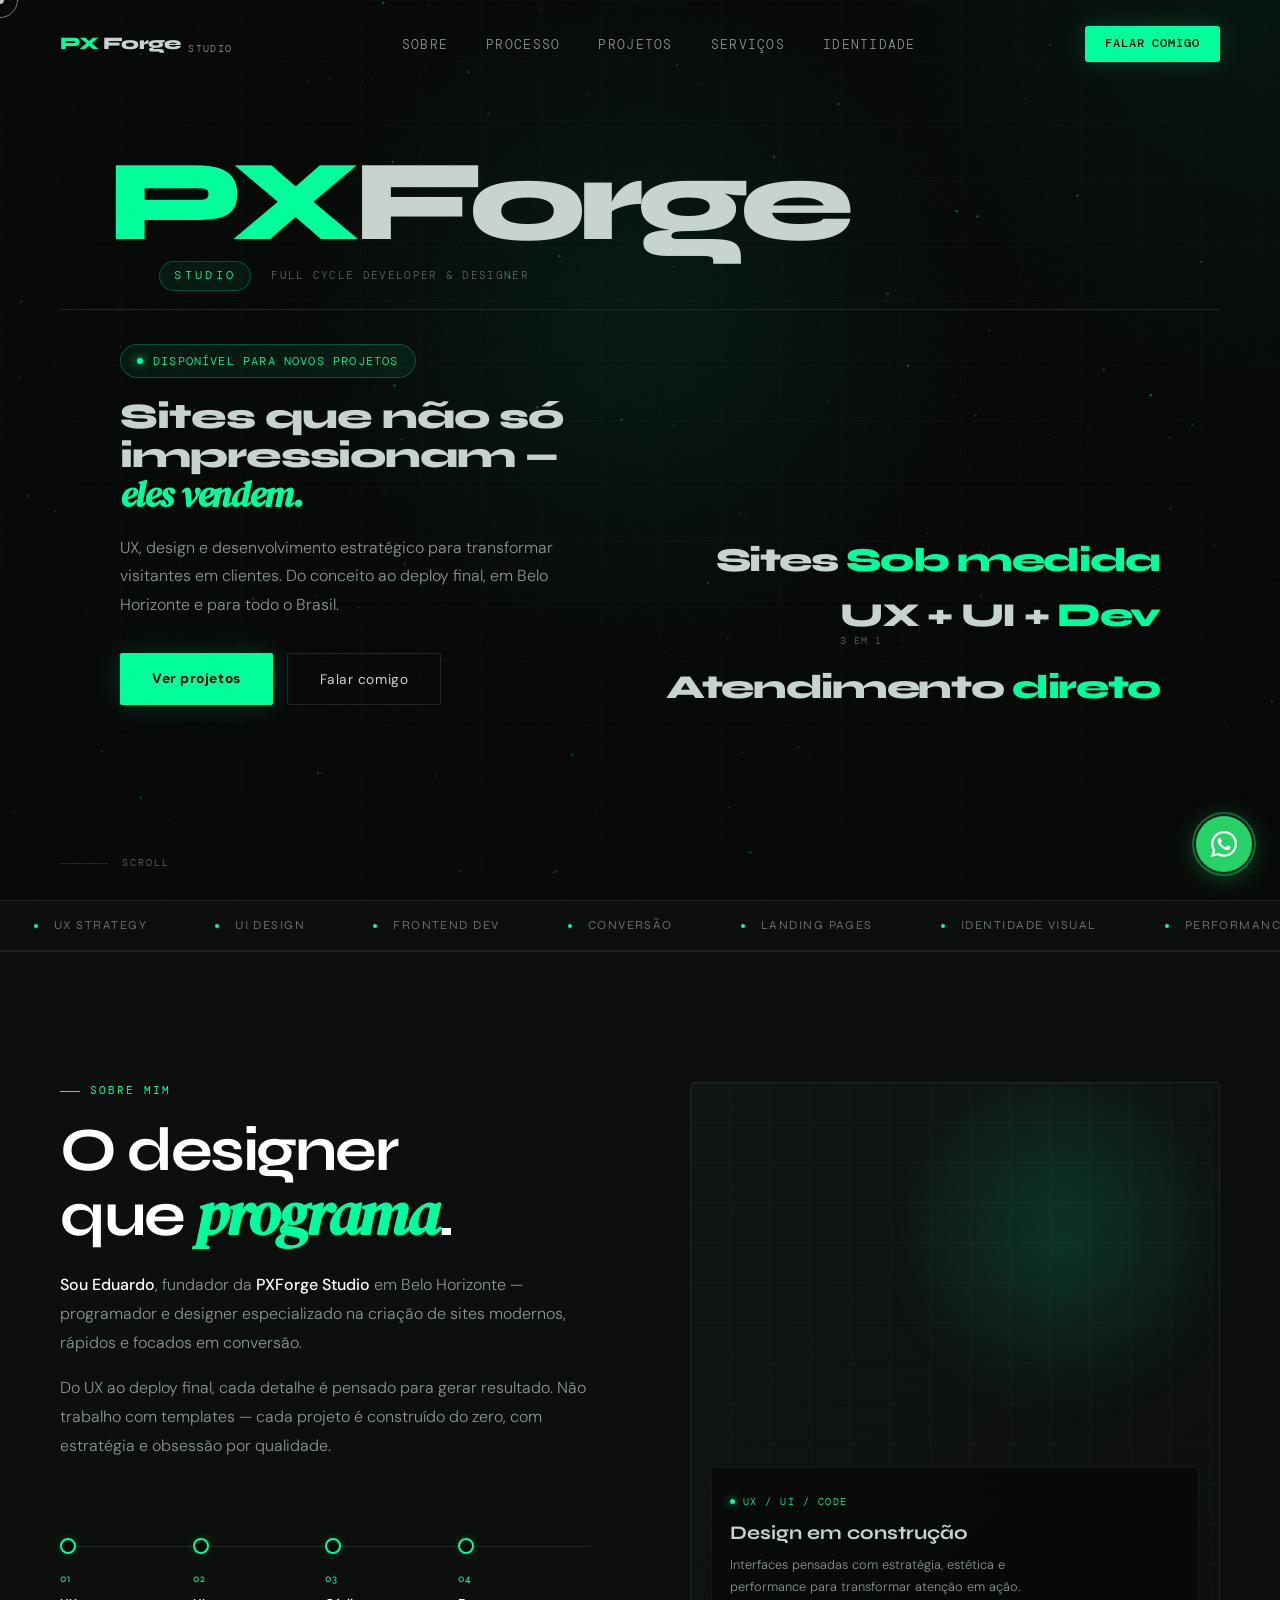
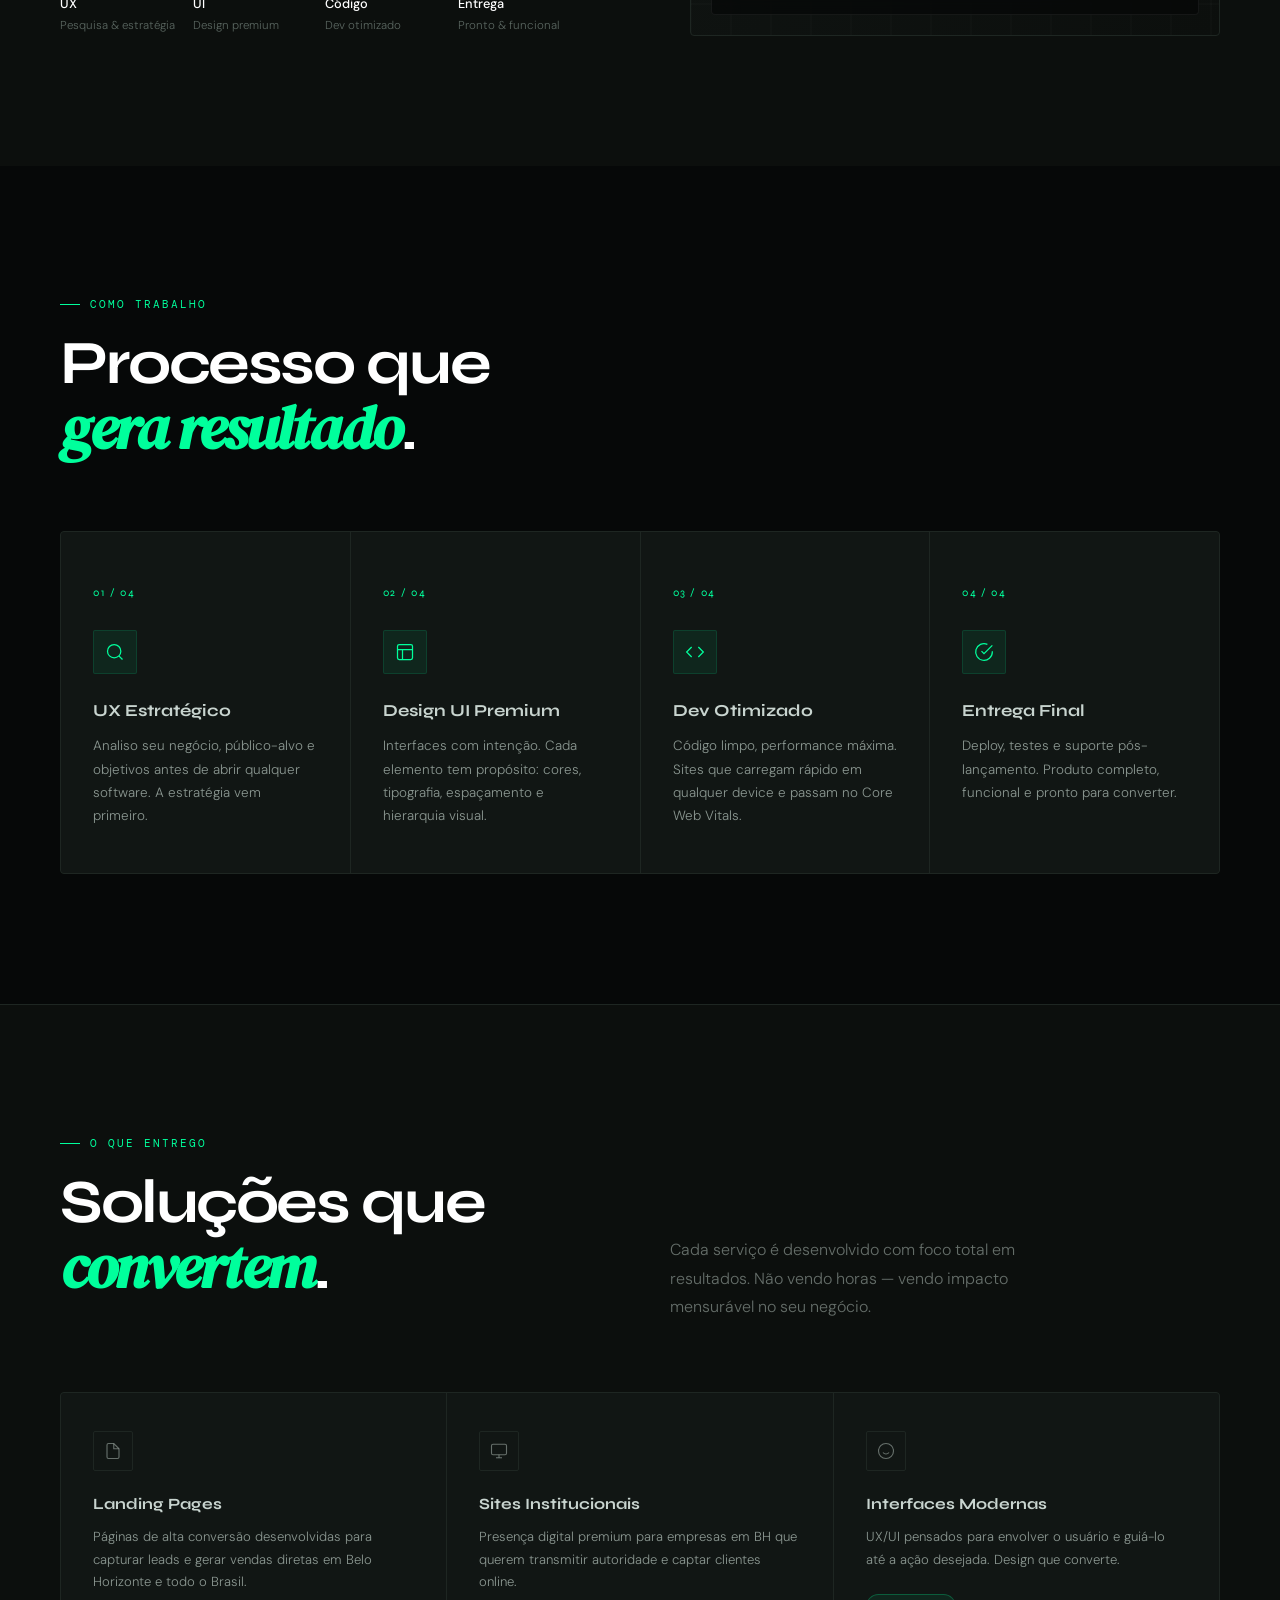
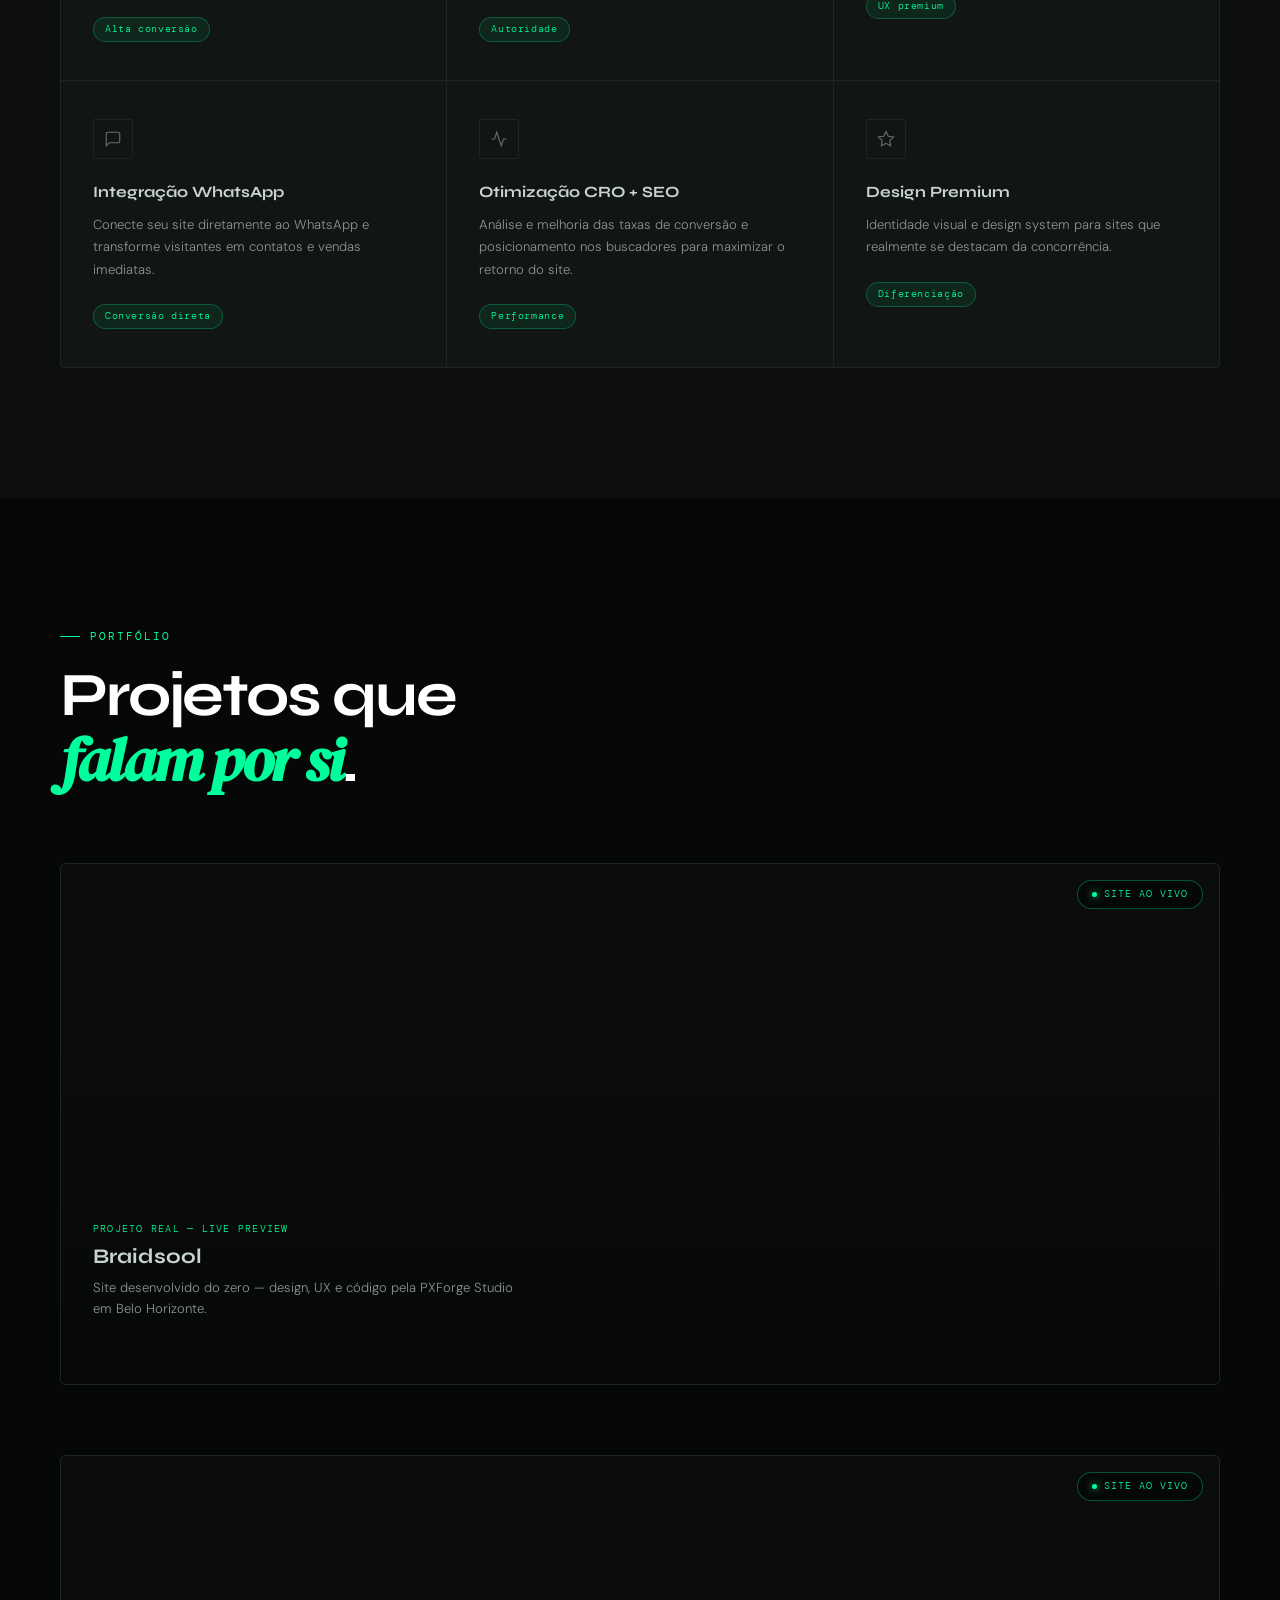
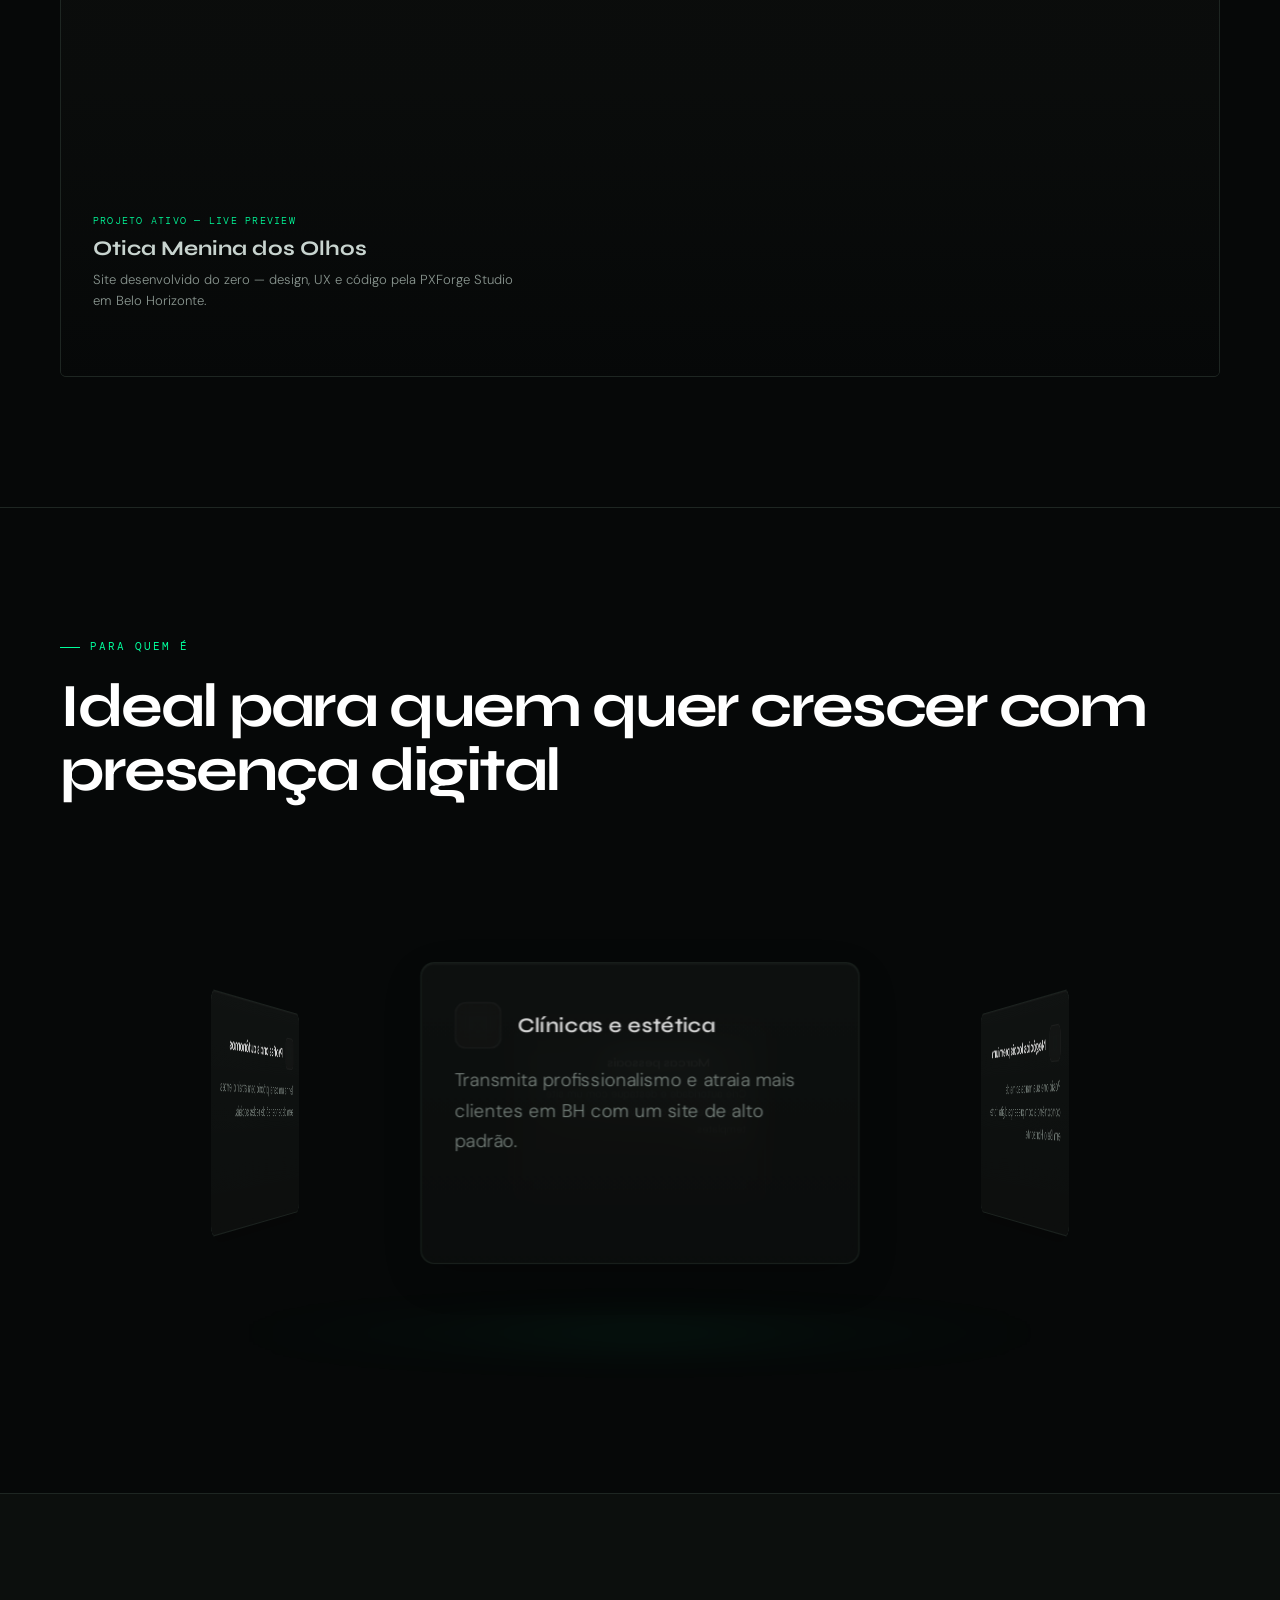
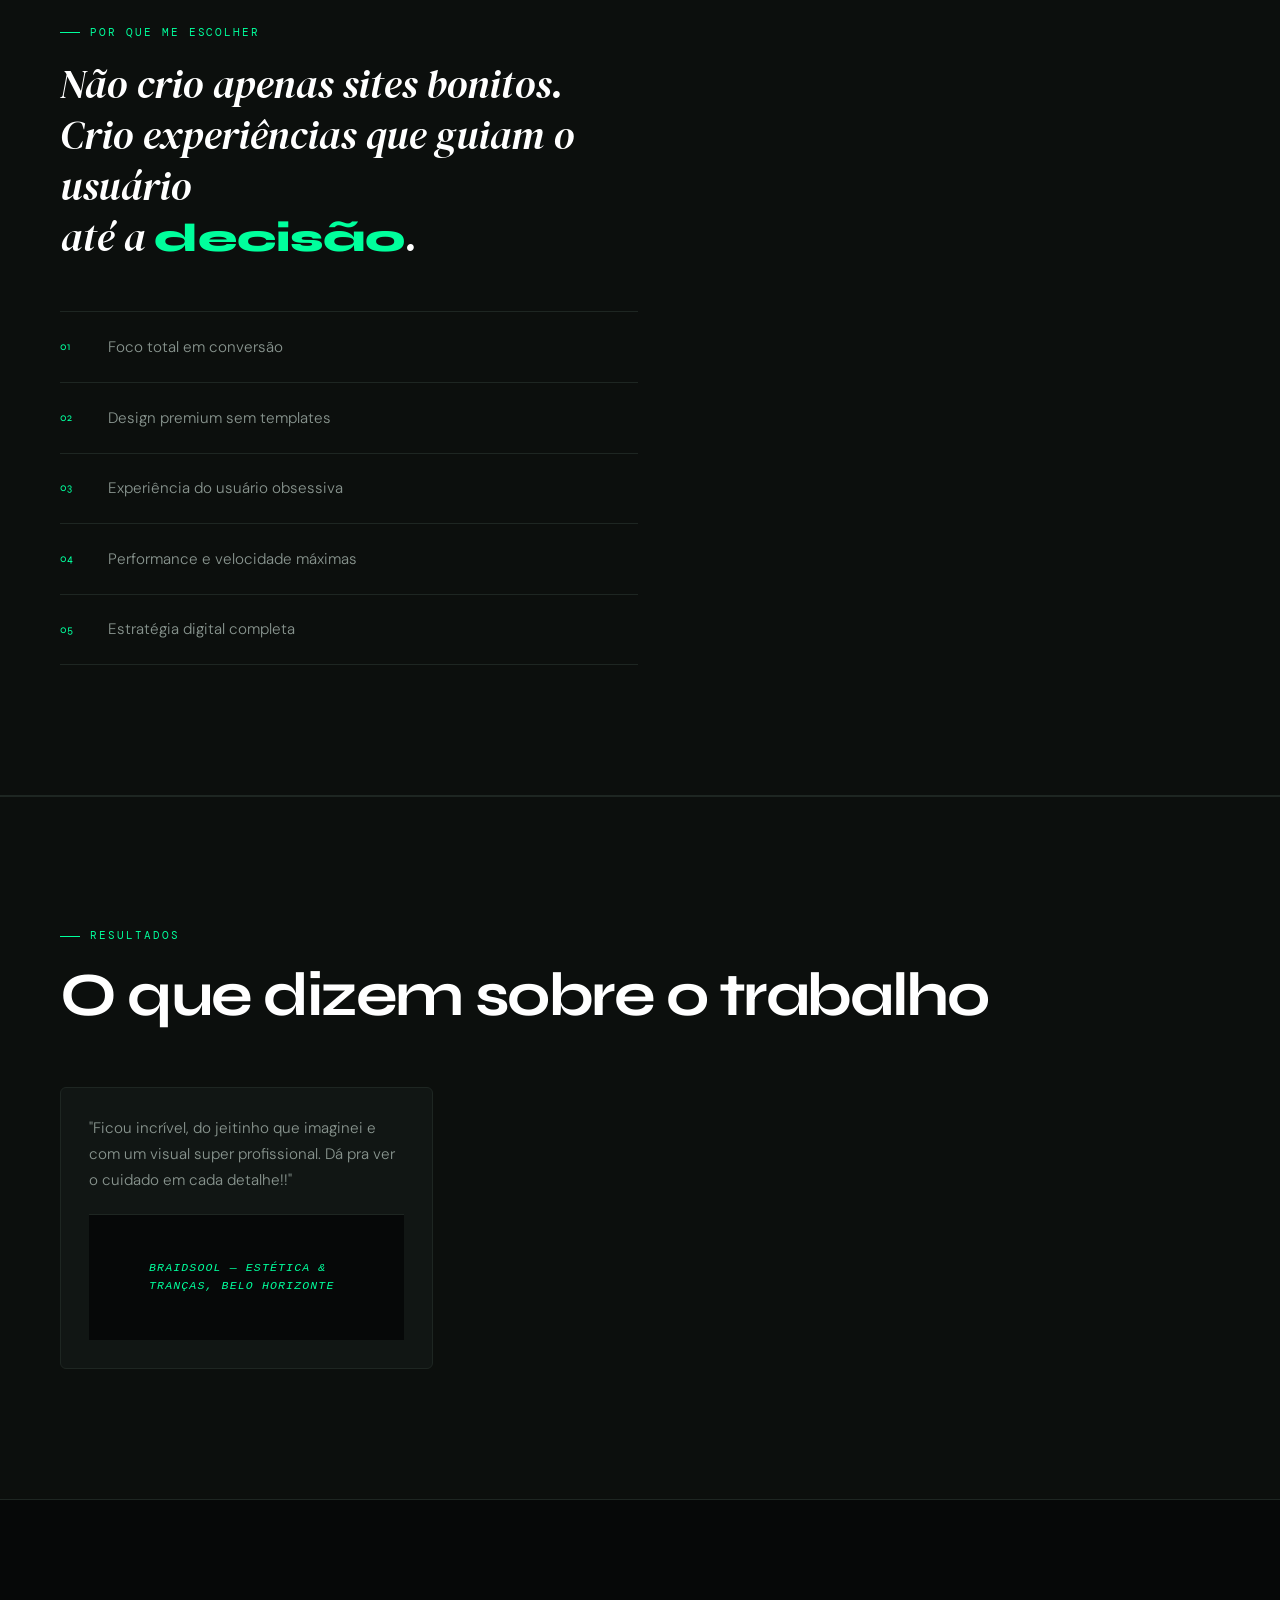
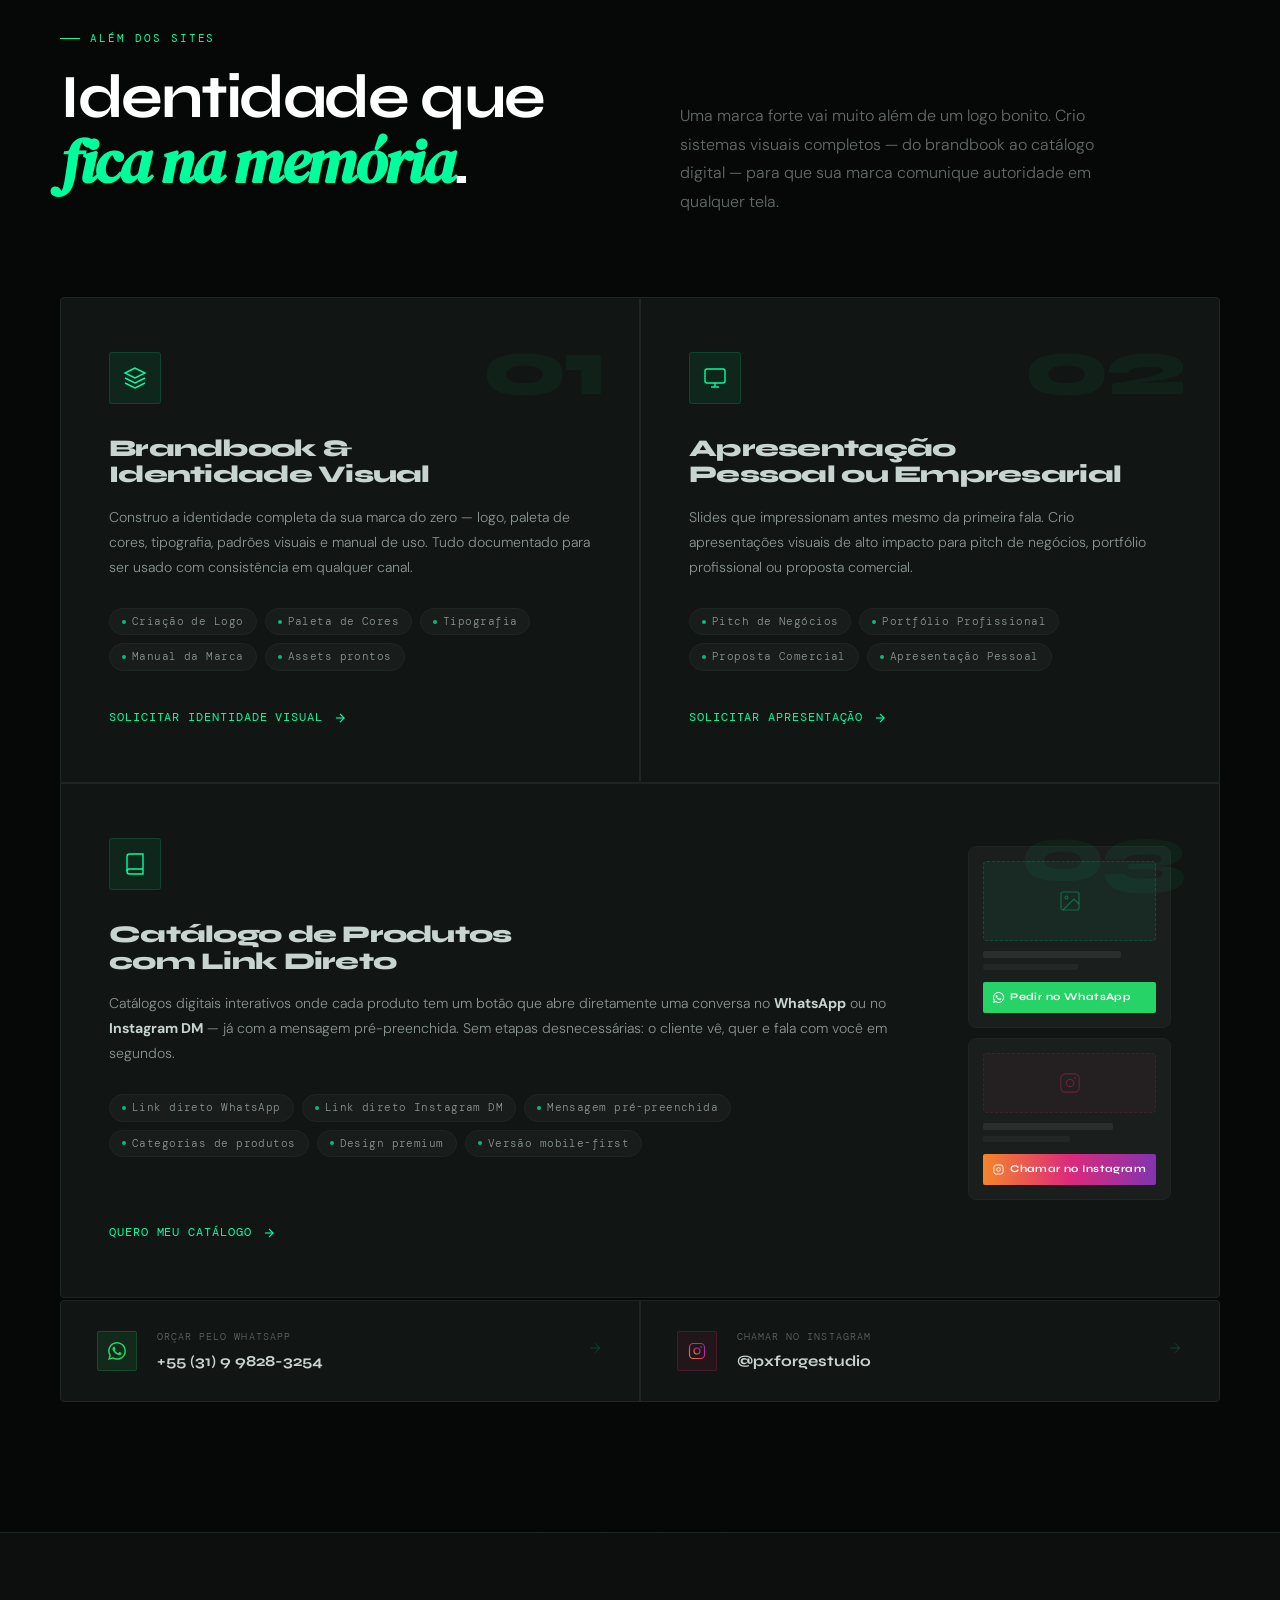
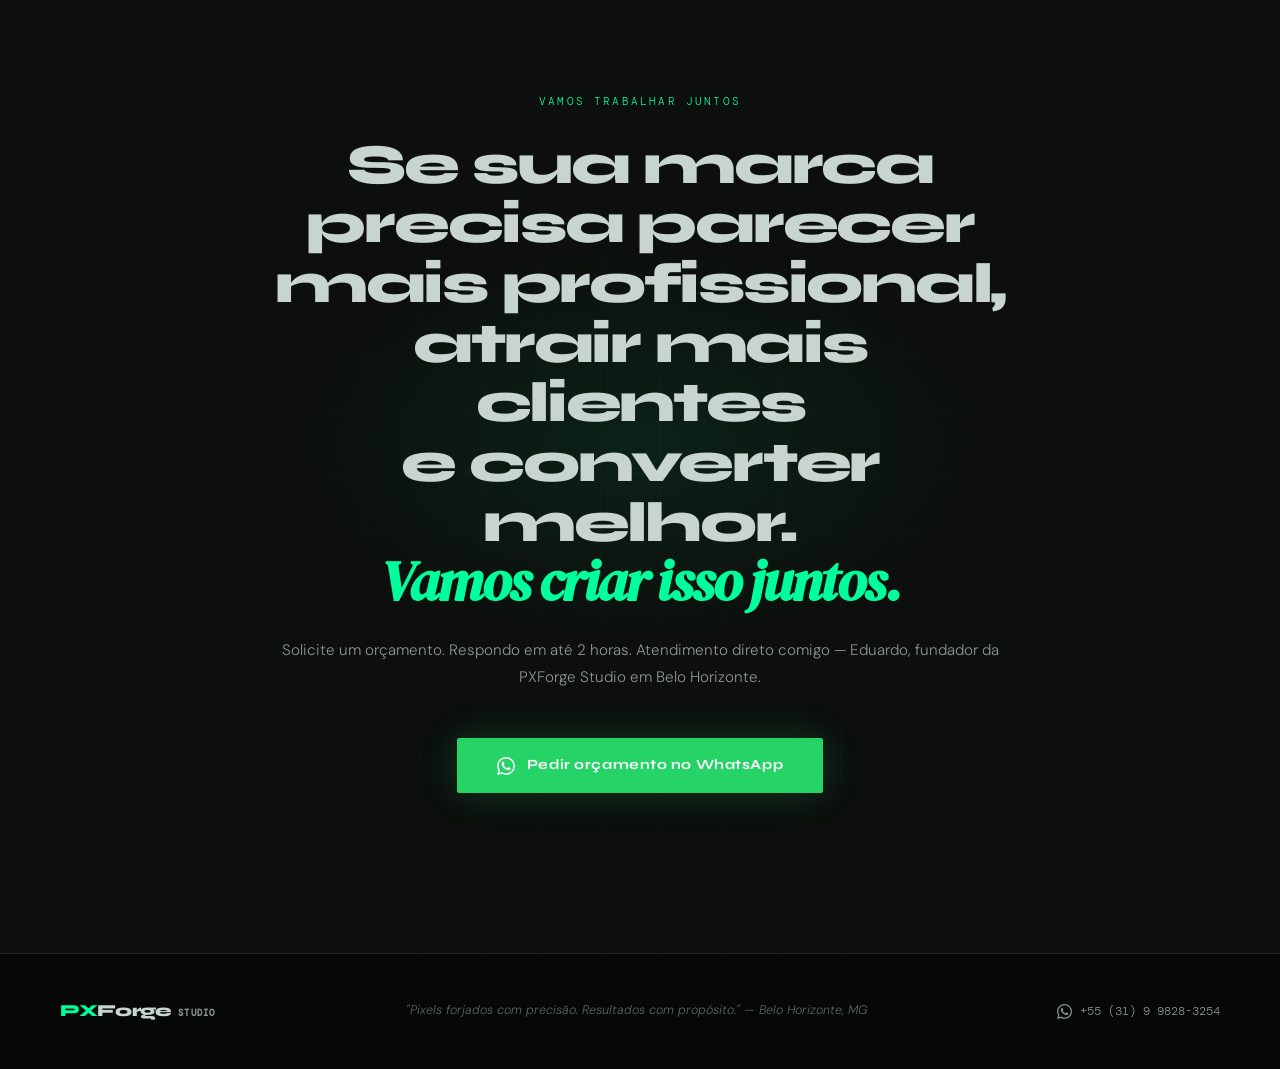
==== commit 3f328514: "Update index.html" ====
--- a/index.html
+++ b/index.html
@@ -1,15 +1,213 @@
 <!DOCTYPE html>
-<html lang="pt-BR">
+<html lang="pt-BR" prefix="og: https://ogp.me/ns#">
 <head>
 <meta charset="UTF-8"/>
 <meta name="viewport" content="width=device-width, initial-scale=1.0"/>
-<title>PXForge Studio — Full Cycle Developer & Designer</title>
+
+<!-- ═══════════════════════════════════════
+     PRIMARY SEO META TAGS
+════════════════════════════════════════ -->
+<title>PXForge Studio | Designer & Desenvolvedor Full Cycle em Belo Horizonte</title>
+<meta name="description" content="PXForge Studio — Design UI/UX premium e desenvolvimento web sob medida em Belo Horizonte. Sites que vendem: landing pages, sites institucionais e identidade visual. Atendimento direto. Orçamento grátis."/>
+<meta name="keywords" content="designer web belo horizonte, desenvolvedor frontend BH, criação de sites BH, landing page belo horizonte, design ui ux belo horizonte, identidade visual BH, agência web BH, site profissional belo horizonte, PXForge Studio"/>
+<meta name="author" content="Eduardo — PXForge Studio"/>
+<meta name="robots" content="index, follow, max-snippet:-1, max-image-preview:large, max-video-preview:-1"/>
+<meta name="theme-color" content="#060808"/>
+<meta name="geo.region" content="BR-MG"/>
+<meta name="geo.placename" content="Belo Horizonte"/>
+<link rel="canonical" href="https://pxforgestudio.com.br/"/>
+
+<!-- ═══════════════════════════════════════
+     OPEN GRAPH
+════════════════════════════════════════ -->
+<meta property="og:type" content="website"/>
+<meta property="og:url" content="https://pxforgestudio.com.br/"/>
+<meta property="og:title" content="PXForge Studio | Designer & Desenvolvedor Full Cycle em BH"/>
+<meta property="og:description" content="Sites que impressionam e vendem. UX, design premium e desenvolvimento web estratégico em Belo Horizonte. Do conceito ao deploy — atendimento direto com Eduardo."/>
+<meta property="og:image" content="https://pxforgestudio.com.br/og-image.jpg"/>
+<meta property="og:image:width" content="1200"/>
+<meta property="og:image:height" content="630"/>
+<meta property="og:image:alt" content="PXForge Studio — Designer e Desenvolvedor Full Cycle em Belo Horizonte"/>
+<meta property="og:site_name" content="PXForge Studio"/>
+<meta property="og:locale" content="pt_BR"/>
+
+<!-- ═══════════════════════════════════════
+     TWITTER / X CARD
+════════════════════════════════════════ -->
+<meta name="twitter:card" content="summary_large_image"/>
+<meta name="twitter:title" content="PXForge Studio | Designer & Dev Full Cycle em BH"/>
+<meta name="twitter:description" content="Sites que vendem. Design premium + desenvolvimento estratégico. Belo Horizonte."/>
+<meta name="twitter:image" content="https://pxforgestudio.com.br/og-image.jpg"/>
+<meta name="twitter:site" content="@pxforgestudio"/>
+<meta name="twitter:creator" content="@pxforgestudio"/>
+
+<!-- ═══════════════════════════════════════
+     FONTS
+════════════════════════════════════════ -->
 <link rel="preconnect" href="https://fonts.googleapis.com"/>
 <link rel="preconnect" href="https://fonts.gstatic.com" crossorigin/>
 <link href="https://fonts.googleapis.com/css2?family=Syne:wght@400;500;600;700;800&family=DM+Sans:ital,opsz,wght@0,9..40,300;0,9..40,400;0,9..40,500;1,9..40,300&family=DM+Mono:wght@300;400;500&family=DM+Serif+Display:ital@0;1&display=swap" rel="stylesheet"/>
+
+<!-- ═══════════════════════════════════════
+     JSON-LD STRUCTURED DATA
+════════════════════════════════════════ -->
+<script type="application/ld+json">
+{
+  "@context": "https://schema.org",
+  "@graph": [
+    {
+      "@type": "Organization",
+      "@id": "https://pxforgestudio.com.br/#organization",
+      "name": "PXForge Studio",
+      "url": "https://pxforgestudio.com.br/",
+      "logo": {
+        "@type": "ImageObject",
+        "url": "https://pxforgestudio.com.br/logo.png"
+      },
+      "description": "Estúdio de design UI/UX e desenvolvimento web premium em Belo Horizonte. Especializado em sites de alta conversão, identidade visual e experiência do usuário.",
+      "founder": {
+        "@type": "Person",
+        "name": "Eduardo",
+        "jobTitle": "Full Cycle Designer & Developer"
+      },
+      "address": {
+        "@type": "PostalAddress",
+        "addressLocality": "Belo Horizonte",
+        "addressRegion": "MG",
+        "addressCountry": "BR"
+      },
+      "contactPoint": {
+        "@type": "ContactPoint",
+        "telephone": "+55-31-99828-3254",
+        "contactType": "customer service",
+        "availableLanguage": "Portuguese"
+      },
+      "sameAs": [
+        "https://instagram.com/pxforgestudio",
+        "https://wa.me/5531998283254"
+      ]
+    },
+    {
+      "@type": "LocalBusiness",
+      "@id": "https://pxforgestudio.com.br/#localbusiness",
+      "name": "PXForge Studio",
+      "description": "Estúdio de design e desenvolvimento web premium em Belo Horizonte. Criação de sites, landing pages e identidade visual com foco em conversão.",
+      "url": "https://pxforgestudio.com.br/",
+      "telephone": "+55-31-99828-3254",
+      "priceRange": "$$",
+      "address": {
+        "@type": "PostalAddress",
+        "addressLocality": "Belo Horizonte",
+        "addressRegion": "MG",
+        "addressCountry": "BR"
+      },
+      "geo": {
+        "@type": "GeoCoordinates",
+        "latitude": "-19.9167",
+        "longitude": "-43.9345"
+      },
+      "openingHoursSpecification": {
+        "@type": "OpeningHoursSpecification",
+        "dayOfWeek": ["Monday","Tuesday","Wednesday","Thursday","Friday"],
+        "opens": "09:00",
+        "closes": "18:00"
+      },
+      "hasMap": "https://maps.google.com/?q=Belo+Horizonte,MG,Brasil"
+    },
+    {
+      "@type": "WebSite",
+      "@id": "https://pxforgestudio.com.br/#website",
+      "url": "https://pxforgestudio.com.br/",
+      "name": "PXForge Studio",
+      "description": "Designer e desenvolvedor full cycle em Belo Horizonte — sites que vendem.",
+      "publisher": {
+        "@id": "https://pxforgestudio.com.br/#organization"
+      },
+      "potentialAction": {
+        "@type": "SearchAction",
+        "target": "https://pxforgestudio.com.br/?s={search_term_string}",
+        "query-input": "required name=search_term_string"
+      }
+    },
+    {
+      "@type": "ItemList",
+      "name": "Serviços — PXForge Studio",
+      "itemListElement": [
+        {
+          "@type": "ListItem",
+          "position": 1,
+          "item": {
+            "@type": "Service",
+            "name": "Landing Pages de Alta Conversão",
+            "description": "Páginas de alta conversão desenvolvidas para capturar leads e gerar vendas diretas em Belo Horizonte.",
+            "provider": {"@id": "https://pxforgestudio.com.br/#organization"},
+            "areaServed": "Belo Horizonte"
+          }
+        },
+        {
+          "@type": "ListItem",
+          "position": 2,
+          "item": {
+            "@type": "Service",
+            "name": "Sites Institucionais Premium",
+            "description": "Presença digital premium para empresas em BH que querem transmitir autoridade.",
+            "provider": {"@id": "https://pxforgestudio.com.br/#organization"},
+            "areaServed": "Belo Horizonte"
+          }
+        },
+        {
+          "@type": "ListItem",
+          "position": 3,
+          "item": {
+            "@type": "Service",
+            "name": "Identidade Visual e Brandbook",
+            "description": "Criação de identidade visual completa — logo, paleta, tipografia e manual da marca.",
+            "provider": {"@id": "https://pxforgestudio.com.br/#organization"},
+            "areaServed": "Belo Horizonte"
+          }
+        }
+      ]
+    },
+    {
+      "@type": "FAQPage",
+      "mainEntity": [
+        {
+          "@type": "Question",
+          "name": "O que é a PXForge Studio?",
+          "acceptedAnswer": {
+            "@type": "Answer",
+            "text": "PXForge Studio é um estúdio de design e desenvolvimento web premium em Belo Horizonte, fundado por Eduardo. Especializado em sites de alta conversão, UX/UI e identidade visual — tudo feito do zero, sem templates."
+          }
+        },
+        {
+          "@type": "Question",
+          "name": "Qual o prazo para criação de um site?",
+          "acceptedAnswer": {
+            "@type": "Answer",
+            "text": "O prazo varia conforme o projeto. Sites menores e landing pages podem ser entregues em 7 a 14 dias. Projetos maiores são combinados diretamente com o cliente."
+          }
+        },
+        {
+          "@type": "Question",
+          "name": "Como solicitar um orçamento?",
+          "acceptedAnswer": {
+            "@type": "Answer",
+            "text": "O orçamento é solicitado diretamente pelo WhatsApp +55 31 99828-3254. O atendimento é feito pelo próprio Eduardo, fundador da PXForge Studio."
+          }
+        }
+      ]
+    }
+  ]
+}
+</script>
+
 <style>
+/* ═══════════════════════════════════════
+   DESIGN SYSTEM — PXForge v2.0
+   Skill: frontend-design applied
+   Aesthetic: dark-tech editorial noir
+════════════════════════════════════════ */
 :root {
-  /* PXForge Design Language System v1.0 */
   --black:        #060808;
   --off-black:    #0C0F0D;
   --surface:      #111614;
@@ -27,12 +225,24 @@
   --green-dim:    rgba(0,255,156,0.07);
   --green-border: rgba(0,255,156,0.25);
 
+  /* Skill refinements: depth layers */
+  --depth-1: rgba(0,255,156,0.04);
+  --depth-2: rgba(0,255,156,0.08);
+  --grain-opacity: 0.028;
+
   --font-display: 'Syne', sans-serif;
   --font-body:    'DM Sans', sans-serif;
   --font-mono:    'DM Mono', monospace;
 
   --grid-line:    rgba(255,255,255,0.018);
   --muted:        rgba(138,150,144,0.7);
+
+  /* Refined spacing scale */
+  --sp-xs: 8px;
+  --sp-sm: 16px;
+  --sp-md: 32px;
+  --sp-lg: 60px;
+  --sp-xl: 130px;
 }
 
 *,*::before,*::after{box-sizing:border-box;margin:0;padding:0;}
@@ -47,586 +257,293 @@
   cursor:none;
 }
 
-
-::-webkit-scrollbar{width:5px;}
+/* Skill: grain texture overlay for depth */
+body::after{
+  content:'';
+  position:fixed;
+  inset:0;
+  z-index:9998;
+  pointer-events:none;
+  opacity:var(--grain-opacity);
+  background-image:url("data:image/svg+xml,%3Csvg viewBox='0 0 512 512' xmlns='http://www.w3.org/2000/svg'%3E%3Cfilter id='noise'%3E%3CfeTurbulence type='fractalNoise' baseFrequency='0.75' numOctaves='4' stitchTiles='stitch'/%3E%3C/filter%3E%3Crect width='100%25' height='100%25' filter='url(%23noise)'/%3E%3C/svg%3E");
+  background-repeat:repeat;
+  background-size:200px 200px;
+}
+
+::-webkit-scrollbar{width:4px;}
 ::-webkit-scrollbar-track{background:var(--black);}
-::-webkit-scrollbar-thumb{background:var(--border);border-radius:999px;}
-::-webkit-scrollbar-thumb:hover{background:var(--muted-clr);}
+::-webkit-scrollbar-thumb{background:var(--muted-clr);border-radius:999px;}
+::-webkit-scrollbar-thumb:hover{background:var(--subtle);}
 ::selection{background:var(--green-dim);color:var(--green);}
 
-/* CURSOR */
-#cursor{position:fixed;top:0;left:0;z-index:9999;pointer-events:none;mix-blend-mode:difference;}
+/* ═══ SKIP LINK — Accessibility ═══ */
+.skip-link{
+  position:absolute;
+  top:-60px;
+  left:0;
+  background:var(--green);
+  color:#060808;
+  padding:10px 20px;
+  font-family:var(--font-mono);
+  font-size:.8rem;
+  font-weight:500;
+  z-index:99999;
+  border-radius:0 0 4px 0;
+  transition:top .2s;
+  text-decoration:none;
+}
+.skip-link:focus{top:0;}
+
+/* ═══ CUSTOM CURSOR ═══ */
+#cursor{
+  position:fixed;top:0;left:0;
+  z-index:9999;pointer-events:none;
+  mix-blend-mode:difference;
+}
 #cursor-dot{
   width:8px;height:8px;background:var(--white);border-radius:50%;
   position:absolute;transform:translate(-50%,-50%);
   transition:width .15s,height .15s;
 }
 #cursor-ring{
-  width:36px;height:36px;border:1px solid rgba(240,245,242,0.5);border-radius:50%;
+  width:36px;height:36px;
+  border:1px solid rgba(240,245,242,0.5);
+  border-radius:50%;
   position:absolute;transform:translate(-50%,-50%);
   transition:width .3s,height .3s,opacity .3s;
 }
 body.cursor-hover #cursor-dot{width:12px;height:12px;}
 body.cursor-hover #cursor-ring{width:56px;height:56px;opacity:.6;}
 
-/* PROGRESS */
+/* ═══ PROGRESS BAR ═══ */
 #progress{
-  position:fixed;top:0;left:0;height:2px;background:var(--green);z-index:9000;
-  width:0%;transition:width .1s;box-shadow:0 0 14px var(--green);
-}
-
-/* NAV */
-/* NAV */
+  position:fixed;top:0;left:0;height:2px;
+  background:var(--green);z-index:9000;
+  width:0%;transition:width .1s;
+  box-shadow:0 0 14px var(--green);
+}
+
+/* ═══ NAVIGATION ═══ */
 nav{
-  position:fixed;
-  top:0;
-  left:0;
-  right:0;
-  z-index:500;
-  padding:26px 60px;
-  display:flex;
-  align-items:center;
+  position:fixed;top:0;left:0;right:0;
+  z-index:500;padding:26px 60px;
+  display:flex;align-items:center;
   justify-content:space-between;
   transition:padding .4s,background .4s;
 }
-
-nav.scrolled{padding:0 60px;background:rgba(6,8,8,.9);backdrop-filter:blur(24px);border-bottom:1px solid var(--border);}
-
+nav.scrolled{
+  padding:0 60px;
+  background:rgba(6,8,8,.92);
+  backdrop-filter:blur(28px) saturate(1.4);
+  -webkit-backdrop-filter:blur(28px) saturate(1.4);
+  border-bottom:1px solid var(--border);
+}
 .nav-logo{
   font-family:var(--font-display);
-  font-weight:800;
-  font-size:1.1rem;
+  font-weight:800;font-size:1.1rem;
   letter-spacing:-.03em;
-  color:var(--white);
-  text-decoration:none;
-  flex-shrink:0;
-}
-
+  color:var(--white);text-decoration:none;
+  flex-shrink:0;display:flex;align-items:baseline;gap:4px;
+}
 .nav-logo .px{color:var(--green);}
-.nav-logo .studio{font-family:var(--font-mono);font-weight:300;font-size:.62rem;letter-spacing:.14em;text-transform:uppercase;color:var(--secondary);align-self:flex-end;margin-bottom:1px;margin-left:4px;}
-
-.nav-links{
-  display:flex;
-  gap:38px;
-  list-style:none;
-}
-
+.nav-logo .studio{
+  font-family:var(--font-mono);font-weight:300;
+  font-size:.62rem;letter-spacing:.14em;
+  text-transform:uppercase;color:var(--secondary);
+  align-self:flex-end;margin-bottom:1px;margin-left:4px;
+}
+.nav-links{display:flex;gap:38px;list-style:none;}
 .nav-links a{
-  font-family:var(--font-mono);
-  color:var(--secondary);
-  text-decoration:none;
-  font-size:.8rem;
-  letter-spacing:.1em;
-  text-transform:uppercase;
-  transition:color .25s;
-  position:relative;
-}
-
+  font-family:var(--font-mono);color:var(--secondary);
+  text-decoration:none;font-size:.8rem;letter-spacing:.1em;
+  text-transform:uppercase;transition:color .25s;position:relative;
+}
 .nav-links a::after{
-  content:'';
-  position:absolute;
-  bottom:-3px;
-  left:0;
-  width:0;
-  height:1px;
-  background:var(--green);
-  transition:width .3s;
-}
-
+  content:'';position:absolute;bottom:-3px;left:0;
+  width:0;height:1px;background:var(--green);transition:width .3s;
+}
 .nav-links a:hover{color:var(--white-pure);}
-
-.nav-links a:hover::after{
-  width:100%;
-}
-
-.nav-cta{background:var(--green);color:#060808;padding:9px 20px;border-radius:3px;font-family:var(--font-mono);font-size:.72rem;font-weight:500;text-decoration:none;letter-spacing:.08em;text-transform:uppercase;
+.nav-links a:hover::after{width:100%;}
+
+.nav-cta{
+  background:var(--green);color:#060808;
+  padding:9px 20px;border-radius:3px;
+  font-family:var(--font-mono);font-size:.72rem;font-weight:500;
+  text-decoration:none;letter-spacing:.08em;text-transform:uppercase;
   box-shadow:0 0 24px var(--green-glow);
-  transition:box-shadow .3s,transform .2s;
-  white-space:nowrap;
-}
-
-.nav-cta:hover{
-  box-shadow:0 0 44px var(--green-glow);
-  transform:translateY(-1px);
-}
-
-/* ── HERO ──────────────────────────────────────── */
+  transition:box-shadow .3s,transform .2s;white-space:nowrap;
+}
+.nav-cta:hover{box-shadow:0 0 44px var(--green-glow);transform:translateY(-1px);}
+
+/* ═══ HERO ═══ */
 #hero{
-  position:relative;
-  min-height:100vh;
-  display:flex;
-  flex-direction:column;
-  justify-content:flex-end;
-  overflow:hidden;
-}
-
-#hero-canvas{
-  position:absolute;
-  inset:0;
-  z-index:0;
-  width:100%;
-  height:100%;
-}
-
+  position:relative;min-height:100vh;
+  display:flex;flex-direction:column;
+  justify-content:flex-end;overflow:hidden;
+}
+#hero-canvas{position:absolute;inset:0;z-index:0;width:100%;height:100%;}
 .hero-grid{
-  position:absolute;
-  inset:0;
-  z-index:1;
+  position:absolute;inset:0;z-index:1;
   background-image:
     linear-gradient(var(--grid-line) 1px,transparent 1px),
     linear-gradient(90deg,var(--grid-line) 1px,transparent 1px);
   background-size:60px 60px;
   mask-image:radial-gradient(ellipse 90% 90% at 50% 40%,black 30%,transparent 100%);
-}
-
+  -webkit-mask-image:radial-gradient(ellipse 90% 90% at 50% 40%,black 30%,transparent 100%);
+}
 .hero-glow{
-  position:absolute;
-  top:35%;
-  left:50%;
+  position:absolute;top:35%;left:50%;
   transform:translate(-50%,-50%);
-  width:700px;
-  height:700px;
+  width:700px;height:700px;
   background:radial-gradient(circle,rgba(0,255,156,0.07) 0%,transparent 70%);
-  z-index:1;
-  pointer-events:none;
+  z-index:1;pointer-events:none;
   animation:glow-pulse 5s ease-in-out infinite;
 }
-
 @keyframes glow-pulse{
-  0%,100%{
-    opacity:.6;
-    transform:translate(-50%,-50%) scale(1);
-  }
-  50%{
-    opacity:1;
-    transform:translate(-50%,-50%) scale(1.18);
-  }
-}
-
-/* GIANT BRAND */
+  0%,100%{opacity:.6;transform:translate(-50%,-50%) scale(1);}
+  50%{opacity:1;transform:translate(-50%,-50%) scale(1.18);}
+}
+
+/* Skill: ambient corner glow (editorial accent) */
+.hero-corner-glow{
+  position:absolute;top:0;right:0;
+  width:500px;height:500px;
+  background:radial-gradient(circle at 100% 0%,rgba(0,255,156,0.05) 0%,transparent 60%);
+  z-index:1;pointer-events:none;
+}
+
 .hero-brand-wrap{
-  position:relative;
-  z-index:2;
-  width:100%;
-  max-width:100%;
-  overflow:hidden;
+  position:relative;z-index:2;
+  width:100%;max-width:100%;overflow:hidden;
   opacity:0;
   animation:brand-in 1.2s .1s cubic-bezier(.16,1,.3,1) forwards;
   padding-inline:clamp(16px,4vw,48px);
 }
-
 @keyframes brand-in{
-  from{
-    opacity:0;
-    transform:translateY(60px) scale(.97);
-  }
-  to{
-    opacity:1;
-    transform:translateY(0) scale(1);
-  }
-}
-
+  from{opacity:0;transform:translateY(60px) scale(.97);}
+  to{opacity:1;transform:translateY(0) scale(1);}
+}
 .hero-brand-name,
 .hero-brand-ghost{
-  display:block;
-  max-width:100%;
-  font-family:var(--font-display);
-  font-weight:800;
-  font-size:clamp(64px,9vw,180px);
-  line-height:.82;
+  display:block;max-width:100%;
+  font-family:var(--font-display);font-weight:800;
+  font-size:clamp(64px,9vw,180px);line-height:.82;
   letter-spacing:-.06em;
 }
-
-.hero-brand-name{
-  position:relative;
-  z-index:2;
-  color:var(--white);
-}
-
-.hero-brand-name .gz{
-  color:var(--green);
-}
-
+.hero-brand-name{position:relative;z-index:2;color:var(--white);}
+.hero-brand-name .gz{color:var(--green);}
 .hero-brand-ghost{
-  position:absolute;
-  top:0;
-  left:clamp(16px,4vw,48px);
-  z-index:1;
-  color:transparent;
+  position:absolute;top:0;left:clamp(16px,4vw,48px);
+  z-index:1;color:transparent;
   -webkit-text-stroke:1px rgba(0,255,156,0.12);
-  opacity:.05;
-  pointer-events:none;
-  user-select:none;
-}
-
-
-.hero-brand-studio-row{display:flex;align-items:center;gap:20px;padding:12px clamp(16px,4vw,52px) 0;opacity:0;animation:fade-up .7s .6s forwards;}
-.hero-brand-studio{font-family:var(--font-mono);font-size:.75rem;letter-spacing:.28em;text-transform:uppercase;color:var(--green);border:1px solid var(--green-border);padding:4px 14px;border-radius:999px;background:var(--green-dim);}
-.hero-brand-tagline{font-family:var(--font-mono);font-size:.68rem;letter-spacing:.12em;text-transform:uppercase;color:var(--subtle);}
-
-/* divider */
-.hero-line{
-  position:relative;
-  z-index:2;
-  width:100%;
-  height:1px;
-  background:var(--border);
-  margin-top:18px;
-}
-
-/* bottom */
+  opacity:.05;pointer-events:none;user-select:none;
+}
+
+.hero-brand-studio-row{
+  display:flex;align-items:center;gap:20px;
+  padding:12px clamp(16px,4vw,52px) 0;
+  opacity:0;animation:fade-up .7s .6s forwards;
+}
+.hero-brand-studio{
+  font-family:var(--font-mono);font-size:.75rem;
+  letter-spacing:.28em;text-transform:uppercase;
+  color:var(--green);border:1px solid var(--green-border);
+  padding:4px 14px;border-radius:999px;background:var(--green-dim);
+}
+.hero-brand-tagline{
+  font-family:var(--font-mono);font-size:.68rem;
+  letter-spacing:.12em;text-transform:uppercase;color:var(--subtle);
+}
+
+.hero-line{position:relative;z-index:2;width:100%;height:1px;background:var(--border);margin-top:18px;}
+
 .hero-bottom{
-  position:relative;
-  z-index:2;
-  display:grid;
-  grid-template-columns:minmax(0,1fr) auto;
-  align-items:end;
-  gap:40px;
-  padding:34px 60px 65px;
-}
-
-.hero-badge{display:inline-flex;align-items:center;gap:10px;background:var(--green-dim);border:1px solid var(--green-border);font-family:var(--font-mono);
-  padding:7px 16px;
-  border-radius:100px;
-  font-size:.74rem;
-  letter-spacing:.1em;
-  text-transform:uppercase;
-  color:var(--green);
-  margin-bottom:20px;
-  opacity:0;
-  animation:fade-up .8s .9s forwards;
-}
-
+  position:relative;z-index:2;
+  display:grid;grid-template-columns:minmax(0,1fr) auto;
+  align-items:end;gap:40px;padding:34px 60px 65px;
+}
+
+.hero-badge{
+  display:inline-flex;align-items:center;gap:10px;
+  background:var(--green-dim);border:1px solid var(--green-border);
+  font-family:var(--font-mono);padding:7px 16px;border-radius:100px;
+  font-size:.74rem;letter-spacing:.1em;text-transform:uppercase;color:var(--green);
+  margin-bottom:20px;opacity:0;animation:fade-up .8s .9s forwards;
+}
 .hero-badge::before{
-  content:'';
-  width:6px;
-  height:6px;
-  background:var(--green);
-  border-radius:50%;
-  box-shadow:0 0 8px var(--green);
-  animation:blink 1.5s infinite;
-}
-
-@keyframes blink{
-  0%,100%{opacity:1;}
-  50%{opacity:.25;}
-}
+  content:'';width:6px;height:6px;background:var(--green);
+  border-radius:50%;box-shadow:0 0 8px var(--green);animation:blink 1.5s infinite;
+}
+@keyframes blink{0%,100%{opacity:1;}50%{opacity:.25;}}
 
 .hero-h1{
   font-family:var(--font-display);
   font-size:clamp(1.5rem,2.8vw,2.8rem);
-  font-weight:800;
-  line-height:1.08;
-  letter-spacing:-.03em;
-  margin-bottom:18px;
-  opacity:0;
-  animation:fade-up .9s 1.05s forwards;
-}
-
-.hero-h1 em{
-  font-style:italic;
-  font-family:'DM Serif Display',serif;
-  color:var(--green);
-}
+  font-weight:800;line-height:1.08;letter-spacing:-.03em;
+  margin-bottom:18px;opacity:0;animation:fade-up .9s 1.05s forwards;
+}
+.hero-h1 em{font-style:italic;font-family:'DM Serif Display',serif;color:var(--green);}
 
 .hero-sub{
-  font-size:clamp(.88rem,1.3vw,1rem);
-  color:var(--secondary);
-  max-width:460px;
-  line-height:1.78;
-  margin-bottom:34px;
-  opacity:0;
-  animation:fade-up .9s 1.2s forwards;
-}
-
-.hero-btns{
-  display:flex;
-  gap:14px;
-  flex-wrap:wrap;
-  opacity:0;
-  animation:fade-up .9s 1.35s forwards;
-}
+  font-size:clamp(.88rem,1.3vw,1rem);color:var(--secondary);
+  max-width:460px;line-height:1.78;margin-bottom:34px;
+  opacity:0;animation:fade-up .9s 1.2s forwards;
+}
+
+.hero-btns{display:flex;gap:14px;flex-wrap:wrap;opacity:0;animation:fade-up .9s 1.35s forwards;}
 
 .btn-primary{
-  background:var(--green);
-  color:#060808;
-  padding:14px 32px;
-  border-radius:2px;
-  font-size:.86rem;
-  font-weight:700;
-  text-decoration:none;
-  letter-spacing:.04em;
-  box-shadow:0 0 26px var(--green-glow);
+  background:var(--green);color:#060808;
+  padding:14px 32px;border-radius:2px;
+  font-size:.86rem;font-weight:700;text-decoration:none;
+  letter-spacing:.04em;box-shadow:0 0 26px var(--green-glow);
   transition:box-shadow .3s,transform .2s;
-  position:relative;
-  overflow:hidden;
-}
-
+  position:relative;overflow:hidden;
+}
 .btn-primary::after{
-  content:'';
-  position:absolute;
-  inset:0;
+  content:'';position:absolute;inset:0;
   background:linear-gradient(120deg,transparent 30%,rgba(255,255,255,0.12) 50%,transparent 70%);
-  transform:translateX(-100%);
-  transition:transform .5s;
-}
-
-.btn-primary:hover::after{
-  transform:translateX(100%);
-}
-
-.btn-primary:hover{
-  box-shadow:0 0 48px var(--green-glow);
-  transform:translateY(-2px);
-}
+  transform:translateX(-100%);transition:transform .5s;
+}
+.btn-primary:hover::after{transform:translateX(100%);}
+.btn-primary:hover{box-shadow:0 0 48px var(--green-glow);transform:translateY(-2px);}
 
 .btn-ghost{
-  background:transparent;
-  color:var(--white);
-  padding:14px 32px;
-  border-radius:2px;
-  border:1px solid var(--border);
-  font-size:.86rem;
-  font-weight:400;
-  text-decoration:none;
-  letter-spacing:.04em;
+  background:transparent;color:var(--white);
+  padding:14px 32px;border-radius:2px;border:1px solid var(--border);
+  font-size:.86rem;font-weight:400;text-decoration:none;letter-spacing:.04em;
   transition:border-color .3s,transform .2s,background .3s;
 }
-
-.btn-ghost:hover{
-  border-color:rgba(240,245,242,0.25);
-  background:rgba(240,245,242,0.04);
-  transform:translateY(-2px);
-}
+.btn-ghost:hover{border-color:rgba(240,245,242,0.25);background:rgba(240,245,242,0.04);transform:translateY(-2px);}
 
 .hero-stats{
-  display:flex;
-  flex-direction:column;
-  align-items:flex-end;
-  gap:22px;
-  opacity:0;
-  animation:fade-right .9s 1.4s forwards;
-}
-
+  display:flex;flex-direction:column;align-items:flex-end;gap:22px;
+  opacity:0;animation:fade-right .9s 1.4s forwards;
+}
 .hero-stat .num{
-  font-family:var(--font-display);
-  font-size:2.1rem;
-  font-weight:800;
-  line-height:1;
-  letter-spacing:-.04em;
-}
-
-.hero-stat .num span{
-  color:var(--green);
-}
-
+  font-family:var(--font-display);font-size:2.1rem;font-weight:800;
+  line-height:1;letter-spacing:-.04em;
+}
+.hero-stat .num span{color:var(--green);}
 .hero-stat .lbl{font-family:var(--font-mono);font-size:.65rem;letter-spacing:.08em;text-transform:uppercase;color:var(--subtle);}
 
 .scroll-hint{
-  position:absolute;
-  bottom:28px;
-  left:60px;
-  z-index:3;
-  display:flex;
-  align-items:center;
-  gap:14px;
-  opacity:0;
-  animation:fade-up .8s 1.8s forwards;
-}
-
-.scroll-line{
-  width:48px;
-  height:1px;
-  background:var(--border);
-  position:relative;
-  overflow:hidden;
-}
-
+  position:absolute;bottom:28px;left:60px;z-index:3;
+  display:flex;align-items:center;gap:14px;
+  opacity:0;animation:fade-up .8s 1.8s forwards;
+}
+.scroll-line{width:48px;height:1px;background:var(--border);position:relative;overflow:hidden;}
 .scroll-line::after{
-  content:'';
-  position:absolute;
-  top:0;
-  left:-100%;
-  width:100%;
-  height:100%;
-  background:var(--green);
-  animation:scroll-run 2s infinite;
-}
-
-@keyframes scroll-run{
-  0%{left:-100%;}
-  100%{left:100%;}
-}
-
+  content:'';position:absolute;top:0;left:-100%;width:100%;height:100%;
+  background:var(--green);animation:scroll-run 2s infinite;
+}
+@keyframes scroll-run{0%{left:-100%;}100%{left:100%;}}
 .scroll-txt{font-family:var(--font-mono);font-size:.65rem;letter-spacing:.2em;text-transform:uppercase;color:var(--subtle);}
 
-@keyframes fade-up{
-  from{
-    opacity:0;
-    transform:translateY(28px);
-  }
-  to{
-    opacity:1;
-    transform:translateY(0);
-  }
-}
-
-@keyframes fade-right{
-  from{
-    opacity:0;
-    transform:translateX(28px);
-  }
-  to{
-    opacity:1;
-    transform:translateX(0);
-  }
-}
-
-/* HERO RESPONSIVE */
-@media(max-width:1024px){
-  nav,
-  nav.scrolled{
-    padding:18px 28px;
-  }
-
-  .hero-brand-wrap{
-    padding-inline:24px;
-  }
-
-  .hero-brand-name,
-  .hero-brand-ghost{
-    font-size:clamp(52px,10vw,120px);
-  }
-
-  .hero-brand-ghost{
-    left:24px;
-  }
-
-  .hero-bottom{
-    grid-template-columns:1fr;
-    gap:28px;
-    padding:28px 28px 55px;
-  }
-
-  .hero-stats{
-    flex-direction:row;
-    align-items:flex-start;
-    gap:26px;
-  }
-
-  .scroll-hint{
-    left:28px;
-  }
-}
-
-@media(max-width:640px){
-  nav,
-  nav.scrolled{
-    padding:14px 14px;
-  }
-
-  .nav-logo{
-    font-size:1.55rem;
-  }
-
-  .nav-cta{
-    padding:10px 16px;
-    font-size:.72rem;
-  }
-
-  .menu-toggle{
-    margin-left:10px;
-  }
-
-  #hero{
-    min-height:100svh;
-    padding-top:84px;
-  }
-
-  .hero-glow{
-    width:420px;
-    height:420px;
-    top:28%;
-  }
-
-  .hero-grid{
-    background-size:34px 34px;
-  }
-
-  .hero-brand-wrap{
-    margin-top:auto;
-    padding-inline:14px;
-  }
-
-  .hero-brand-name,
-  .hero-brand-ghost{
-    font-size:clamp(36px,14vw,64px);
-    line-height:.84;
-    letter-spacing:-.055em;
-  }
-
-  .hero-brand-ghost{
-    left:14px;
-    opacity:.04;
-  }
-
-  .hero-line{
-    margin-top:12px;
-  }
-
-  .hero-bottom{
-    padding:18px 14px 44px;
-    gap:20px;
-  }
-
-  .hero-badge{
-    font-size:.64rem;
-    padding:6px 12px;
-    margin-bottom:16px;
-  }
-
-  .hero-h1{
-    font-size:clamp(1.45rem,8vw,2.1rem);
-    margin-bottom:14px;
-  }
-
-  .hero-sub{
-    font-size:.92rem;
-    line-height:1.7;
-    margin-bottom:24px;
-    max-width:100%;
-  }
-
-  .hero-btns{
-    flex-direction:column;
-    align-items:stretch;
-  }
-
-  .btn-primary,
-  .btn-ghost{
-    width:100%;
-    text-align:center;
-    justify-content:center;
-  }
-
-  .hero-stats{
-    display:none;
-  }
-
-  .scroll-hint{
-    left:14px;
-    bottom:14px;
-  }
-
-  .scroll-line{
-    width:36px;
-  }
-
-  .scroll-txt{
-    font-size:.62rem;
-  }
-}
-/* MARQUEE */
+@keyframes fade-up{from{opacity:0;transform:translateY(28px);}to{opacity:1;transform:translateY(0);}}
+@keyframes fade-right{from{opacity:0;transform:translateX(28px);}to{opacity:1;transform:translateX(0);}}
+
+/* ═══ MARQUEE ═══ */
 .marquee-wrap{
   overflow:hidden;border-top:1px solid var(--border);border-bottom:1px solid var(--border);
   padding:15px 0;background:var(--off-black);
@@ -637,21 +554,34 @@
   font-family:var(--font-display);font-size:.76rem;letter-spacing:.12em;
   text-transform:uppercase;color:var(--muted);
 }
-.marquee-item .dot{
-  width:4px;height:4px;background:var(--green);border-radius:50%;flex-shrink:0;
-}
+.marquee-item .dot{width:4px;height:4px;background:var(--green);border-radius:50%;flex-shrink:0;}
 @keyframes marquee{0%{transform:translateX(0);}100%{transform:translateX(-50%);}}
 
-/* SECTIONS BASE */
-section{padding:130px 60px;position:relative;}
-.section-eyebrow{display:flex;align-items:center;gap:10px;margin-bottom:18px;font-family:var(--font-mono);font-size:.68rem;letter-spacing:.18em;text-transform:uppercase;color:var(--green);font-weight:400;}
+/* ═══ SECTIONS BASE ═══ */
+section{padding:var(--sp-xl) var(--sp-lg);position:relative;}
+
+.section-eyebrow{
+  display:flex;align-items:center;gap:10px;margin-bottom:18px;
+  font-family:var(--font-mono);font-size:.68rem;letter-spacing:.18em;
+  text-transform:uppercase;color:var(--green);font-weight:400;
+}
 .section-eyebrow::before{content:'';width:20px;height:1px;background:var(--green);}
-h2.section-title{font-family:var(--font-display);font-size:clamp(2.3rem,4.8vw,4.6rem);font-weight:700;letter-spacing:-.04em;line-height:1.05;margin-bottom:22px;color:var(--white-pure);}
-h2.section-title em{
-  font-style:italic;font-family:'DM Serif Display',serif;color:var(--green);
-}
-
-/* Reveal */
+
+h2.section-title{
+  font-family:var(--font-display);font-size:clamp(2.3rem,4.8vw,4.6rem);
+  font-weight:700;letter-spacing:-.04em;line-height:1.05;
+  margin-bottom:22px;color:var(--white-pure);
+}
+h2.section-title em{font-style:italic;font-family:'DM Serif Display',serif;color:var(--green);}
+
+/* Skill: section dividers — editorial refined */
+.section-rule{
+  width:100%;height:1px;
+  background:linear-gradient(90deg,var(--green-border),var(--border),transparent);
+  margin-bottom:var(--sp-lg);
+}
+
+/* Reveal animations */
 .reveal{opacity:0;transform:translateY(40px);transition:opacity .8s,transform .8s;}
 .reveal.visible{opacity:1;transform:translateY(0);}
 .reveal-delay-1{transition-delay:.15s;}
@@ -659,212 +589,91 @@
 .reveal-delay-3{transition-delay:.45s;}
 .reveal-delay-4{transition-delay:.6s;}
 
-/* ABOUT */
-#about{
-  background:var(--off-black);
-  border-top:1px solid var(--border);
-}
-
-.about-grid{
-  display:grid;
-  grid-template-columns:1fr 1fr;
-  gap:100px;
-  align-items:stretch;
-}
-
-.about-left{
-  display:flex;
-  flex-direction:column;
-  justify-content:center;
-}
-
+/* ═══ ABOUT ═══ */
+#about{background:var(--off-black);border-top:1px solid var(--border);}
+
+.about-grid{display:grid;grid-template-columns:1fr 1fr;gap:100px;align-items:stretch;}
+
+.about-left{display:flex;flex-direction:column;justify-content:center;}
 .about-left p{color:var(--secondary);font-size:1rem;line-height:1.82;margin-bottom:16px;}
-
 .about-left p strong{color:var(--white-pure);font-weight:500;}
 
-.about-timeline{
-  display:flex;
-  gap:0;
-  margin-top:50px;
-  position:relative;
-}
-
+.about-timeline{display:flex;gap:0;margin-top:50px;position:relative;}
 .about-timeline::before{
-  content:'';
-  position:absolute;
-  top:20px;
-  left:0;
-  right:0;
-  height:1px;
-  background:var(--border);
-}
-
-.tl-step{
-  flex:1;
-  padding-top:44px;
-  padding-right:10px;
-  position:relative;
-}
-
+  content:'';position:absolute;top:20px;left:0;right:0;height:1px;background:var(--border);
+}
+.tl-step{flex:1;padding-top:44px;padding-right:10px;position:relative;}
 .tl-dot{
-  position:absolute;
-  top:12px;
-  left:0;
-  width:16px;
-  height:16px;
-  border-radius:50%;
-  border:2px solid var(--green);
-  background:var(--black);
-  box-shadow:0 0 10px var(--green-glow);
-  transition:background .3s;
-}
-
+  position:absolute;top:12px;left:0;width:16px;height:16px;
+  border-radius:50%;border:2px solid var(--green);background:var(--black);
+  box-shadow:0 0 10px var(--green-glow);transition:background .3s;
+}
 .tl-step:hover .tl-dot{background:var(--green);}
-
-.tl-num{
-  font-family:var(--font-display);
-  font-size:.68rem;
-  color:var(--green);
-  letter-spacing:.1em;
-  margin-bottom:6px;
-}
-
+.tl-num{font-family:var(--font-display);font-size:.68rem;color:var(--green);letter-spacing:.1em;margin-bottom:6px;}
 .tl-label{font-size:.8rem;font-weight:500;color:var(--white-pure);}
-
 .tl-sub{font-size:.72rem;color:var(--subtle);margin-top:3px;}
 
-.about-right{
-  position:relative;
-  display:flex;
-}
-
+.about-right{position:relative;display:flex;}
 .about-system{
-  position:relative;
-  width:100%;
-  height:100%;
-  min-height:420px;
-  border:1px solid var(--border);
-  border-radius:4px;
-  overflow:hidden;
-  background:radial-gradient(circle at 70% 20%, rgba(0,255,156,0.06), transparent 30%),linear-gradient(135deg,var(--surface) 0%,var(--off-black) 100%);
-}
-
-#system-canvas{
-  width:100%;
-  height:100%;
-  display:block;
-}
-
+  position:relative;width:100%;height:100%;min-height:420px;
+  border:1px solid var(--border);border-radius:4px;overflow:hidden;
+  background:radial-gradient(circle at 70% 20%,rgba(0,255,156,0.06),transparent 30%),
+              linear-gradient(135deg,var(--surface) 0%,var(--off-black) 100%);
+}
+#system-canvas{width:100%;height:100%;display:block;}
 .system-overlay{
-  position:absolute;
-  left:20px;
-  right:20px;
-  bottom:20px;
-  z-index:2;
-  padding:18px 18px 16px;
-  border:1px solid rgba(255,255,255,0.06);
-  background:rgba(6,8,8,0.72);
-  backdrop-filter:blur(14px);
-  border-radius:4px;
-}
-
-.sys-tag{display:inline-flex;align-items:center;gap:8px;font-family:var(--font-mono);font-size:.62rem;letter-spacing:.15em;text-transform:uppercase;color:var(--green);margin-bottom:8px;}
-
+  position:absolute;left:20px;right:20px;bottom:20px;z-index:2;
+  padding:18px 18px 16px;border:1px solid rgba(255,255,255,0.06);
+  background:rgba(6,8,8,0.72);backdrop-filter:blur(14px);
+  -webkit-backdrop-filter:blur(14px);border-radius:4px;
+}
+.sys-tag{
+  display:inline-flex;align-items:center;gap:8px;
+  font-family:var(--font-mono);font-size:.62rem;letter-spacing:.15em;
+  text-transform:uppercase;color:var(--green);margin-bottom:8px;
+}
 .sys-tag::before{
-  content:'';
-  width:5px;
-  height:5px;
-  border-radius:50%;
-  background:var(--green);
-  box-shadow:0 0 8px var(--green);
-}
-
-.sys-title{
-  font-family:var(--font-display);
-  font-size:1.2rem;
-  font-weight:700;
-  color:var(--white);
-  margin-bottom:6px;
-}
-
+  content:'';width:5px;height:5px;border-radius:50%;
+  background:var(--green);box-shadow:0 0 8px var(--green);
+}
+.sys-title{font-family:var(--font-display);font-size:1.2rem;font-weight:700;color:var(--white);margin-bottom:6px;}
 .sys-sub{font-size:.8rem;line-height:1.7;color:var(--secondary);max-width:320px;}
 
-/* TABLET */
-@media(max-width:1024px){
-  .about-grid{
-    grid-template-columns:1fr;
-    gap:60px;
-  }
-
-  .about-right{display:block;}
-  .about-system{min-height:280px;}
-}
-
-/* MOBILE */
-@media(max-width:640px){
-  .about-timeline{
-    flex-wrap:wrap;
-    row-gap:18px;
-  }
-
-  .tl-step{min-width:48%;}
-  .about-system{min-height:240px;}
-
-  .system-overlay{
-    left:14px;
-    right:14px;
-    bottom:14px;
-    padding:14px;
-  }
-
-  .sys-title{font-size:1rem;}
-  .sys-sub{font-size:.76rem;}
-}
-
-/* PROCESS */
+/* ═══ PROCESS ═══ */
 #process{background:var(--black);}
 .process-grid{
-  display:grid;grid-template-columns:repeat(4,1fr);gap:1px;background:var(--border);
-  border:1px solid var(--border);border-radius:4px;overflow:hidden;margin-top:70px;
+  display:grid;grid-template-columns:repeat(4,1fr);gap:1px;
+  background:var(--border);border:1px solid var(--border);
+  border-radius:4px;overflow:hidden;margin-top:70px;
 }
 .process-card{
   background:var(--surface);padding:46px 32px;position:relative;overflow:hidden;
   transition:background .3s;
 }
 .process-card::before{
-  content:'';position:absolute;top:0;left:0;right:0;height:2px;background:var(--green);
-  transform:scaleX(0);transform-origin:left;transition:transform .4s;
+  content:'';position:absolute;top:0;left:0;right:0;height:2px;
+  background:var(--green);transform:scaleX(0);transform-origin:left;transition:transform .4s;
 }
 .process-card:hover{background:var(--elevated);}
 .process-card:hover::before{transform:scaleX(1);}
-.pc-num{
-  font-family:var(--font-display);font-size:.68rem;letter-spacing:.15em;color:var(--green);
-  margin-bottom:28px;
-}
+.pc-num{font-family:var(--font-display);font-size:.68rem;letter-spacing:.15em;color:var(--green);margin-bottom:28px;}
 .pc-icon{
   width:44px;height:44px;margin-bottom:24px;display:flex;align-items:center;justify-content:center;
   background:var(--green-dim);border-radius:2px;border:1px solid rgba(0,255,156,0.12);
   transition:background .3s,box-shadow .3s;
 }
-.process-card:hover .pc-icon{
-  background:rgba(0,255,156,0.14);
-  box-shadow:0 0 20px var(--green-glow);
-}
+.process-card:hover .pc-icon{background:rgba(0,255,156,0.14);box-shadow:0 0 20px var(--green-glow);}
 .pc-icon svg{width:20px;height:20px;stroke:var(--green);fill:none;stroke-width:1.5;}
 .pc-title{font-family:var(--font-display);font-size:1.05rem;font-weight:700;margin-bottom:10px;}
 .pc-desc{font-size:.84rem;color:var(--secondary);line-height:1.72;}
 
-/* SERVICES */
+/* ═══ SERVICES ═══ */
 #services{background:var(--off-black);border-top:1px solid var(--border);}
-.services-header{
-  display:grid;grid-template-columns:1fr 1fr;gap:60px;align-items:end;margin-bottom:70px;
-}
-.services-intro{
-  color:var(--muted);font-size:1rem;line-height:1.8;max-width:400px;
-}
+.services-header{display:grid;grid-template-columns:1fr 1fr;gap:60px;align-items:end;margin-bottom:70px;}
+.services-intro{color:var(--muted);font-size:1rem;line-height:1.8;max-width:400px;}
 .services-grid{
-  display:grid;grid-template-columns:repeat(3,1fr);gap:1px;background:var(--border);
-  border:1px solid var(--border);border-radius:4px;overflow:hidden;
+  display:grid;grid-template-columns:repeat(3,1fr);gap:1px;
+  background:var(--border);border:1px solid var(--border);border-radius:4px;overflow:hidden;
 }
 .service-card{
   background:var(--surface);padding:38px 32px;transition:background .3s;
@@ -877,235 +686,144 @@
 .service-card:hover{background:var(--elevated);}
 .service-card:hover::after{height:60%;}
 .sc-icon{
-  width:40px;height:40px;margin-bottom:20px;border:1px solid var(--border);border-radius:2px;
-  display:flex;align-items:center;justify-content:center;transition:border-color .3s,box-shadow .3s;
-}
-.service-card:hover .sc-icon{
-  border-color:rgba(0,255,156,0.35);
-  box-shadow:0 0 20px var(--green-glow);
-}
-.sc-icon svg{
-  width:18px;height:18px;stroke:var(--muted);fill:none;stroke-width:1.5;transition:stroke .3s;
-}
+  width:40px;height:40px;margin-bottom:20px;border:1px solid var(--border);
+  border-radius:2px;display:flex;align-items:center;justify-content:center;
+  transition:border-color .3s,box-shadow .3s;
+}
+.service-card:hover .sc-icon{border-color:rgba(0,255,156,0.35);box-shadow:0 0 20px var(--green-glow);}
+.sc-icon svg{width:18px;height:18px;stroke:var(--muted);fill:none;stroke-width:1.5;transition:stroke .3s;}
 .service-card:hover .sc-icon svg{stroke:var(--green);}
 .sc-title{font-family:var(--font-display);font-size:.98rem;font-weight:700;margin-bottom:10px;}
 .sc-desc{font-size:.82rem;color:var(--secondary);line-height:1.72;margin-bottom:20px;position:relative;z-index:1;}
 .sc-tag{display:inline-block;background:var(--green-dim);border:1px solid var(--green-border);color:var(--green);padding:3px 11px;border-radius:999px;font-family:var(--font-mono);font-size:.65rem;letter-spacing:.06em;}
 
-/* PROJECTS */
+/* ═══ PROJECTS ═══ */
 #projects{background:var(--black);}
-
 .projects-grid{
-  display:grid;
-  grid-template-columns:repeat(3,1fr);
-  gap:2px;
-  margin-top:70px;
-  background:var(--border);
-  border:1px solid var(--border);
-  border-radius:6px;
-  overflow:hidden;
-}
-
+  display:grid;grid-template-columns:repeat(3,1fr);gap:2px;margin-top:70px;
+  background:var(--border);border:1px solid var(--border);border-radius:6px;overflow:hidden;
+}
 .project-card{
-  background:var(--off-black);
-  position:relative;
-  overflow:hidden;
-  aspect-ratio:4/3;
-  cursor:none;
-  min-width:0;
-}
-
-.project-card.large{
-  grid-column:1 / -1;
-  aspect-ratio:unset;
-  min-height:520px;
-}
-
-/* iframe card */
+  background:var(--off-black);position:relative;overflow:hidden;
+  aspect-ratio:4/3;cursor:none;min-width:0;
+}
+.project-card.large{grid-column:1 / -1;aspect-ratio:unset;min-height:520px;}
 .proj-iframe-wrap{
-  position:absolute;
-  inset:0;
-  overflow:hidden;
-  transition:transform .6s ease;
-  background:#0b0d0c;
-}
-
+  position:absolute;inset:0;overflow:hidden;transition:transform .6s ease;background:#0b0d0c;
+}
 .project-card:hover .proj-iframe-wrap{transform:scale(1.02);}
-
 .proj-iframe-wrap iframe{
-  position:absolute;
-  top:0;
-  left:0;
-  width:150%;
-  height:150%;
-  transform:scale(0.667);
-  transform-origin:top left;
-  border:none;
-  pointer-events:none;
+  position:absolute;top:0;left:0;width:150%;height:150%;
+  transform:scale(0.667);transform-origin:top left;
+  border:none;pointer-events:none;
   filter:saturate(.96) contrast(1.02) brightness(.96);
 }
-
 .live-badge{
-  position:absolute;
-  top:16px;
-  right:16px;
-  z-index:5;
-  background:rgba(6,8,8,.85);
-  backdrop-filter:blur(12px);
-  border:1px solid rgba(0,255,156,0.3);
-  border-radius:999px;
-  padding:5px 14px;
-  font-family:var(--font-mono);
-  font-size:.65rem;
-  letter-spacing:.1em;
-  text-transform:uppercase;
-  color:var(--green);
-  display:flex;
-  align-items:center;
-  gap:7px;
-}
-
+  position:absolute;top:16px;right:16px;z-index:5;
+  background:rgba(6,8,8,.85);backdrop-filter:blur(12px);
+  -webkit-backdrop-filter:blur(12px);
+  border:1px solid rgba(0,255,156,0.3);border-radius:999px;
+  padding:5px 14px;font-family:var(--font-mono);font-size:.65rem;
+  letter-spacing:.1em;text-transform:uppercase;color:var(--green);
+  display:flex;align-items:center;gap:7px;
+}
 .live-badge::before{
-  content:'';
-  width:5px;
-  height:5px;
-  background:var(--green);
-  border-radius:50%;
-  box-shadow:0 0 8px var(--green);
-  animation:blink 1.5s infinite;
-}
-
-.pc-bg{
-  position:absolute;
-  inset:0;
-  transition:transform .6s;
-}
-
+  content:'';width:5px;height:5px;background:var(--green);
+  border-radius:50%;box-shadow:0 0 8px var(--green);animation:blink 1.5s infinite;
+}
+.pc-bg{position:absolute;inset:0;transition:transform .6s;}
 .project-card:hover .pc-bg{transform:scale(1.05);}
-
 .pc-overlay{
-  position:absolute;
-  inset:0;
-  z-index:4;
+  position:absolute;inset:0;z-index:4;
   background:linear-gradient(to top,rgba(6,8,8,0.97) 0%,rgba(6,8,8,0.2) 55%,transparent 100%);
-  display:flex;
-  flex-direction:column;
-  justify-content:flex-end;
-  padding:32px;
-}
-
+  display:flex;flex-direction:column;justify-content:flex-end;padding:32px;
+}
 .pc-cat{font-family:var(--font-mono);font-size:.65rem;letter-spacing:.12em;text-transform:uppercase;color:var(--green);margin-bottom:7px;}
-
-.pc-title-proj{
-  font-family:var(--font-display);
-  font-size:1.3rem;
-  font-weight:700;
-  line-height:1.2;
-  margin-bottom:7px;
-}
-
+.pc-title-proj{font-family:var(--font-display);font-size:1.3rem;font-weight:700;line-height:1.2;margin-bottom:7px;}
 .pc-desc-proj{font-size:.82rem;color:var(--secondary);line-height:1.6;max-width:420px;}
-
-.pc-link{display:inline-flex;align-items:center;gap:7px;margin-top:16px;font-family:var(--font-mono);font-size:.7rem;letter-spacing:.08em;text-transform:uppercase;color:var(--green);transform:translateY(10px);opacity:0;transition:transform .3s,opacity .3s;text-decoration:none;}
-
-.project-card:hover .pc-link{
-  transform:translateY(0);
-  opacity:1;
-}
-
-.pc-link svg{
-  width:13px;
-  height:13px;
-  stroke:currentColor;
-  fill:none;
-  stroke-width:2;
-}
-
-.proj2 .pc-bg{background:linear-gradient(135deg,#101418 0%,#080b0e 100%);}
-.proj3 .pc-bg{background:linear-gradient(135deg,#0a1410 0%,#060c08 100%);}
-.proj4 .pc-bg{background:linear-gradient(135deg,#140d18 0%,#0c0810 100%);}
-.proj5 .pc-bg{background:linear-gradient(135deg,#141008 0%,#0c0c06 100%);}
-
-.proj-mock{
-  position:absolute;
-  inset:0;
-  display:flex;
-  align-items:center;
-  justify-content:center;
-}
-
-.proj-mock-inner{
-  width:70%;
-  background:rgba(255,255,255,0.04);
-  border:1px solid rgba(255,255,255,0.07);
-  border-radius:6px;
-  padding:11px;
-}
-
-.proj-mock-bar{
-  height:17px;
-  display:flex;
-  align-items:center;
-  padding:0 7px;
-  gap:5px;
-  margin-bottom:9px;
-  background:rgba(255,255,255,0.04);
-  border-radius:3px;
-}
-
-.proj-mock-bar span{
-  width:6px;
-  height:6px;
-  border-radius:50%;
-  flex-shrink:0;
-}
-
-.proj-mock-bar span:nth-child(1){background:rgba(255,94,98,.5);}
-.proj-mock-bar span:nth-child(2){background:rgba(255,188,84,.5);}
-.proj-mock-bar span:nth-child(3){background:rgba(82,219,103,.5);}
-
-.proj-mock-lines{
-  display:flex;
-  flex-direction:column;
-  gap:7px;
-}
-
-.proj-mock-line{
-  height:7px;
-  border-radius:2px;
-  background:rgba(255,255,255,0.06);
-}
-
-@media(max-width:1024px){
-  .projects-grid{grid-template-columns:1fr 1fr;}
-  .project-card.large{
-    grid-column:1 / -1;
-    min-height:420px;
-  }
-}
-
-@media(max-width:640px){
-  .projects-grid{grid-template-columns:1fr;}
-  .project-card.large{min-height:300px;}
-  .pc-overlay{padding:20px;}
-}
-
-/* DIFFERENTIALS */
-#differentials{
-  background:var(--off-black);
-  border-top:1px solid var(--border);
-  border-bottom:1px solid var(--border);
-}
-.diff-grid{
-  display:grid;
-  grid-template-columns:1.2fr 1fr;
-  gap:100px;
-  align-items:center;
-}
+.pc-link{
+  display:inline-flex;align-items:center;gap:7px;margin-top:16px;
+  font-family:var(--font-mono);font-size:.7rem;letter-spacing:.08em;
+  text-transform:uppercase;color:var(--green);
+  transform:translateY(10px);opacity:0;transition:transform .3s,opacity .3s;text-decoration:none;
+}
+.project-card:hover .pc-link{transform:translateY(0);opacity:1;}
+.pc-link svg{width:13px;height:13px;stroke:currentColor;fill:none;stroke-width:2;}
+
+/* ═══ IDEAL PARA ═══ */
+#ideal{background:var(--black);border-top:1px solid var(--border);overflow:hidden;}
+
+.icon-wrap{
+  display:flex;align-items:center;justify-content:center;
+  width:34px;height:34px;margin-right:12px;border-radius:8px;
+  border:1px solid rgba(255,255,255,0.05);background:rgba(255,255,255,0.02);
+  backdrop-filter:blur(6px);line-height:0;flex-shrink:0;
+  transition:background .4s ease,border-color .4s ease,box-shadow .4s ease,transform .4s ease;
+}
+.icon{
+  width:18px;height:18px;display:block;margin:0 auto;
+  stroke:var(--green);fill:none;stroke-width:1.8;opacity:.9;
+  filter:drop-shadow(0 0 6px rgba(0,255,156,0.15));
+  transition:transform .4s cubic-bezier(.2,.8,.2,1),filter .4s ease,stroke .4s ease,opacity .3s ease;
+}
+.icon path,
+.icon rect,
+.icon circle{stroke-dasharray:120;stroke-dashoffset:120;transition:stroke-dashoffset .9s cubic-bezier(.4,0,.2,1);}
+.ideal-card:hover .icon-wrap{background:rgba(0,255,156,0.08);border-color:rgba(0,255,156,0.25);box-shadow:0 0 12px rgba(0,255,156,0.15);}
+.ideal-card:hover .icon{stroke:#ffffff;transform:scale(1.12) rotate(2deg);filter:drop-shadow(0 0 10px rgba(0,255,156,0.6));opacity:1;}
+.ideal-card:hover .icon path,
+.ideal-card:hover .icon rect,
+.ideal-card:hover .icon circle{stroke-dashoffset:0;}
+
+.ideal-carousel{
+  position:relative;width:100%;height:500px;margin-top:60px;
+  perspective:1400px;perspective-origin:center center;
+}
+.carousel-track{
+  position:absolute;inset:0;transform-style:preserve-3d;
+  animation:ideal-rotate 50s linear infinite;will-change:transform;
+}
+@keyframes ideal-rotate{from{transform:rotateY(0deg);}to{transform:rotateY(360deg);}}
+
+.ideal-card{
+  position:absolute;top:50%;left:50%;
+  width:min(320px,78vw);min-height:220px;padding:28px 24px;
+  border-radius:10px;border:1px solid var(--border);
+  background:linear-gradient(180deg,rgba(255,255,255,0.03),rgba(255,255,255,0.015)),rgba(10,12,11,0.88);
+  backdrop-filter:blur(12px);-webkit-backdrop-filter:blur(12px);
+  transform-style:preserve-3d;
+  transition:transform .45s ease,border-color .35s ease,box-shadow .35s ease,background .35s ease,opacity .35s ease;
+  overflow:hidden;opacity:.85;
+  box-shadow:0 10px 30px rgba(0,0,0,0.25),inset 0 1px 0 rgba(255,255,255,0.03);
+}
+.ideal-card:nth-child(1){transform:translate(-50%,-50%) rotateY(0deg) translateZ(380px);}
+.ideal-card:nth-child(2){transform:translate(-50%,-50%) rotateY(90deg) translateZ(380px);}
+.ideal-card:nth-child(3){transform:translate(-50%,-50%) rotateY(180deg) translateZ(380px);}
+.ideal-card:nth-child(4){transform:translate(-50%,-50%) rotateY(270deg) translateZ(380px);}
+.ideal-card:nth-child(1):hover{transform:translate(-50%,-50%) rotateY(0deg) translateZ(380px) scale(1.08);z-index:20;opacity:1;}
+.ideal-card:nth-child(2):hover{transform:translate(-50%,-50%) rotateY(90deg) translateZ(380px) scale(1.08);z-index:20;opacity:1;}
+.ideal-card:nth-child(3):hover{transform:translate(-50%,-50%) rotateY(180deg) translateZ(380px) scale(1.08);z-index:20;opacity:1;}
+.ideal-card:nth-child(4):hover{transform:translate(-50%,-50%) rotateY(270deg) translateZ(380px) scale(1.08);z-index:20;opacity:1;}
+.ideal-card::before{
+  content:'';position:absolute;inset:0;
+  background:linear-gradient(120deg,transparent,rgba(0,255,156,0.06),transparent);
+  opacity:0;transition:opacity .4s ease;pointer-events:none;
+}
+.ideal-card:hover::before{opacity:1;}
+.ideal-carousel-reflection{
+  position:absolute;left:50%;bottom:10px;transform:translateX(-50%);
+  width:72%;height:40px;
+  background:radial-gradient(ellipse,rgba(0,255,156,0.10) 0%,rgba(0,255,156,0.03) 35%,transparent 75%);
+  filter:blur(18px);pointer-events:none;
+}
+.ideal-card h3{display:flex;align-items:center;font-family:var(--font-display);font-size:.95rem;font-weight:600;margin-bottom:12px;color:var(--white-pure);line-height:1.35;}
+.ideal-card p{font-size:.84rem;line-height:1.68;color:var(--secondary);position:relative;z-index:1;}
+
+/* ═══ DIFFERENTIALS ═══ */
+#differentials{background:var(--off-black);border-top:1px solid var(--border);border-bottom:1px solid var(--border);}
+.diff-grid{display:grid;grid-template-columns:1.2fr 1fr;gap:100px;align-items:center;}
 .diff-quote{font-family:'DM Serif Display',serif;font-style:italic;font-size:clamp(1.65rem,3.1vw,2.9rem);line-height:1.28;margin-bottom:48px;color:var(--white-pure);}
-.diff-quote em{
-  color:var(--green);font-style:normal;font-family:var(--font-display);font-weight:800;
-}
+.diff-quote em{color:var(--green);font-style:normal;font-family:var(--font-display);font-weight:800;}
 .diff-list{display:flex;flex-direction:column;}
 .diff-item{
   display:flex;align-items:center;gap:20px;padding:22px 0;border-bottom:1px solid var(--border);
@@ -1119,369 +837,80 @@
 .diff-arrow{margin-left:auto;opacity:0;transform:translateX(-8px);transition:opacity .3s,transform .3s;}
 .diff-item:hover .diff-arrow{opacity:1;transform:translateX(0);}
 .diff-arrow svg{width:15px;height:15px;stroke:var(--green);fill:none;}
-.metric-grid{
-  display:grid;grid-template-columns:1fr 1fr;gap:2px;background:var(--border);
-  border:1px solid var(--border);border-radius:4px;overflow:hidden;
-}
-.metric-card{background:var(--surface);padding:32px 24px;position:relative;overflow:hidden;}
-.metric-card::before{
-  content:'';position:absolute;inset:0;
-  background:radial-gradient(circle at 100% 0%,var(--green-dim) 0%,transparent 60%);
-  opacity:0;transition:opacity .4s;
-}
-.metric-card:hover::before{opacity:1;}
-.metric-num{
-  font-family:var(--font-display);font-size:2.6rem;font-weight:800;line-height:1;letter-spacing:-.04em;
-}
-.metric-num span{color:var(--green);}
-.metric-lbl{
-  font-size:.72rem;letter-spacing:.08em;text-transform:uppercase;color:var(--muted);margin-top:7px;
-}
-.metric-bar{
-  margin-top:14px;height:2px;background:var(--border);border-radius:2px;overflow:hidden;
-}
-.metric-bar-fill{
-  height:100%;background:var(--green);border-radius:2px;width:0;transition:width 1.5s ease;
-}
-.metric-card.visible .metric-bar-fill{width:var(--bar-width,80%);}
-
-/* IDEAL */
-#ideal{
-  background:var(--black);
-  border-top:1px solid var(--border);
-  overflow:hidden;
-}
-
-/* ICON DESIGN */
-.icon-wrap{
-  display:flex;
-  align-items:center;
-  justify-content:center;
-  width:34px;
-  height:34px;
-  margin-right:12px;
-  border-radius:8px;
-  border:1px solid rgba(255,255,255,0.05);
-  background:rgba(255,255,255,0.02);
-  backdrop-filter:blur(6px);
-  line-height:0;
-  flex-shrink:0;
-  transition:background .4s ease,border-color .4s ease,box-shadow .4s ease,transform .4s ease;
-}
-
-.icon{
-  width:18px;
-  height:18px;
-  display:block;
-  margin:0 auto;
-  stroke:var(--green);
-  fill:none;
-  stroke-width:1.8;
-  opacity:.9;
-  filter:drop-shadow(0 0 6px rgba(0,255,156,0.15));
-  transition:transform .4s cubic-bezier(.2,.8,.2,1),filter .4s ease,stroke .4s ease,opacity .3s ease;
-}
-
-.icon path,
-.icon rect,
-.icon circle{
-  stroke-dasharray:120;
-  stroke-dashoffset:120;
-  transition:stroke-dashoffset .9s cubic-bezier(.4,0,.2,1);
-}
-
-.ideal-card:hover .icon-wrap{
-  background:rgba(0,255,156,0.08);
-  border-color:rgba(0,255,156,0.25);
-  box-shadow:0 0 12px rgba(0,255,156,0.15);
-}
-
-.ideal-card:hover .icon{
-  stroke:#ffffff;
-  transform:scale(1.12) rotate(2deg);
-  filter:drop-shadow(0 0 10px rgba(0,255,156,0.6));
-  opacity:1;
-}
-
-.ideal-card:hover .icon path,
-.ideal-card:hover .icon rect,
-.ideal-card:hover .icon circle{
-  stroke-dashoffset:0;
-}
-
-/* DESKTOP 3D */
-.ideal-carousel{
-  position:relative;
-  width:100%;
-  height:500px;
-  margin-top:60px;
-  perspective:1400px;
-  perspective-origin:center center;
-}
-
-.carousel-track{
-  position:absolute;
-  inset:0;
-  transform-style:preserve-3d;
-  animation:ideal-rotate 50s linear infinite;
-  will-change:transform;
-}
-
-@keyframes ideal-rotate{
-  from{transform:rotateY(0deg);}
-  to{transform:rotateY(360deg);}
-}
-
-.ideal-card{
-  position:absolute;
-  top:50%;
-  left:50%;
-  width:min(320px, 78vw);
-  min-height:220px;
-  padding:28px 24px;
-  border-radius:10px;
-  border:1px solid var(--border);
-  background:
-    linear-gradient(180deg, rgba(255,255,255,0.03), rgba(255,255,255,0.015)),
-    rgba(10,12,11,0.88);
-  backdrop-filter:blur(12px);
-  transform-style:preserve-3d;
-  transition:transform .45s ease,border-color .35s ease,box-shadow .35s ease,background .35s ease,opacity .35s ease;
-  overflow:hidden;
-  box-shadow:
-    0 10px 30px rgba(0,0,0,0.25),
-    inset 0 1px 0 rgba(255,255,255,0.03);
-  opacity:.85;
-}
-
-.ideal-card:nth-child(1){transform:translate(-50%,-50%) rotateY(0deg) translateZ(380px);}
-.ideal-card:nth-child(2){transform:translate(-50%,-50%) rotateY(90deg) translateZ(380px);}
-.ideal-card:nth-child(3){transform:translate(-50%,-50%) rotateY(180deg) translateZ(380px);}
-.ideal-card:nth-child(4){transform:translate(-50%,-50%) rotateY(270deg) translateZ(380px);}
-
-.ideal-card:nth-child(1):hover{
-  transform:translate(-50%,-50%) rotateY(0deg) translateZ(380px) scale(1.08);z-index:20;opacity:1;
-}
-.ideal-card:nth-child(2):hover{
-  transform:translate(-50%,-50%) rotateY(90deg) translateZ(380px) scale(1.08);z-index:20;opacity:1;
-}
-.ideal-card:nth-child(3):hover{
-  transform:translate(-50%,-50%) rotateY(180deg) translateZ(380px) scale(1.08);z-index:20;opacity:1;
-}
-.ideal-card:nth-child(4):hover{
-  transform:translate(-50%,-50%) rotateY(270deg) translateZ(380px) scale(1.08);z-index:20;opacity:1;
-}
-
-.ideal-card::before{
-  content:'';
-  position:absolute;
-  inset:0;
-  background:linear-gradient(120deg, transparent, rgba(0,255,156,0.06), transparent);
-  opacity:0;
-  transition:opacity .4s ease;
-  pointer-events:none;
-}
-
-.ideal-card:hover::before{opacity:1;}
-
-.ideal-carousel-reflection{
-  position:absolute;
-  left:50%;
-  bottom:10px;
-  transform:translateX(-50%);
-  width:72%;
-  height:40px;
-  background:radial-gradient(ellipse,rgba(0,255,156,0.10) 0%,rgba(0,255,156,0.03) 35%,transparent 75%);
-  filter:blur(18px);
-  pointer-events:none;
-}
-
-.ideal-card h3{display:flex;align-items:center;font-family:var(--font-display);font-size:.95rem;font-weight:600;margin-bottom:12px;color:var(--white-pure);line-height:1.35;}
-
-.ideal-card p{font-size:.84rem;line-height:1.68;color:var(--secondary);position:relative;z-index:1;}
-
-/* TABLET */
-@media(max-width:1024px){
-  .ideal-carousel{height:430px;}
-
-  .ideal-card{
-    width:min(280px,74vw);
-    min-height:205px;
-    padding:24px 20px;
-  }
-
-  .ideal-card:nth-child(1){transform:translate(-50%,-50%) rotateY(0deg) translateZ(300px);}
-  .ideal-card:nth-child(2){transform:translate(-50%,-50%) rotateY(90deg) translateZ(300px);}
-  .ideal-card:nth-child(3){transform:translate(-50%,-50%) rotateY(180deg) translateZ(300px);}
-  .ideal-card:nth-child(4){transform:translate(-50%,-50%) rotateY(270deg) translateZ(300px);}
-
-  .ideal-card:nth-child(1):hover{transform:translate(-50%,-50%) rotateY(0deg) translateZ(300px) scale(1.06);}
-  .ideal-card:nth-child(2):hover{transform:translate(-50%,-50%) rotateY(90deg) translateZ(300px) scale(1.06);}
-  .ideal-card:nth-child(3):hover{transform:translate(-50%,-50%) rotateY(180deg) translateZ(300px) scale(1.06);}
-  .ideal-card:nth-child(4):hover{transform:translate(-50%,-50%) rotateY(270deg) translateZ(300px) scale(1.06);}
-}
-
-/* MOBILE (HORIZONTAL) */
-@media(max-width:640px){
-  .ideal-carousel{
-    height:auto;
-    perspective:none;
-    margin-top:40px;
-  }
-
-  .carousel-track{
-    position:relative;
-    display:flex;
-    gap:16px;
-    overflow-x:auto;
-    padding:10px 4px 14px 4px;
-    scroll-snap-type:x mandatory;
-    -webkit-overflow-scrolling:touch;
-    animation:none !important;
-    transform:none !important;
-  }
-
-  .ideal-card{
-    position:relative;
-    top:auto;
-    left:auto;
-    min-width:82%;
-    max-width:82%;
-    flex-shrink:0;
-    min-height:auto;
-    transform:none !important;
-    scroll-snap-align:center;
-    padding:22px 20px;
-    opacity:1;
-  }
-
-  .ideal-card:hover{transform:none !important;}
-
-  .ideal-card::before,
-  .ideal-card::after{display:none;}
-
-  .ideal-carousel-reflection{display:none;}
-
-  .icon-wrap{
-    width:32px;
-    height:32px;
-    margin-right:10px;
-  }
-
-  .icon{
-    width:17px;
-    height:17px;
-    transform:none !important;
-  }
-
-  .carousel-track::-webkit-scrollbar{height:4px;}
-  .carousel-track::-webkit-scrollbar-thumb{
-    background:rgba(255,255,255,0.15);
-    border-radius:999px;
-  }
-  .carousel-track::-webkit-scrollbar-track{background:transparent;}
-}
-
-/* BRANDING */
+
+/* ═══ FEEDBACKS ═══ */
+#feedbacks{background:var(--off-black);border-top:1px solid var(--border);}
+.feedbacks-grid{display:grid;grid-template-columns:repeat(3,1fr);gap:20px;margin-top:60px;}
+.feedback-card{
+  background:var(--surface);border:1px solid var(--border);
+  padding:28px;border-radius:6px;transition:.3s;
+}
+.feedback-card:hover{transform:translateY(-4px);border-color:var(--green-border);}
+.fb-text{font-size:.95rem;line-height:1.7;color:var(--secondary);margin-bottom:20px;}
+.fb-name{font-family:var(--font-mono);font-size:.72rem;text-transform:uppercase;letter-spacing:.1em;color:var(--green);}
+
+/* ═══ BRANDING ═══ */
 #branding{background:var(--black);border-top:1px solid var(--border);}
-.branding-intro{
-  display:grid;grid-template-columns:1fr 1fr;gap:80px;align-items:end;margin-bottom:80px;
-}
+.branding-intro{display:grid;grid-template-columns:1fr 1fr;gap:80px;align-items:end;margin-bottom:80px;}
 .branding-sub{color:var(--muted);font-size:1rem;line-height:1.8;max-width:420px;}
-
-/* FEEDBACKS */
-#feedbacks{
-  background:var(--off-black);
-  border-top:1px solid var(--border);
-}
-
-.feedbacks-grid{
-  display:grid;
-  grid-template-columns:repeat(3,1fr);
-  gap:20px;
-  margin-top:60px;
-}
-
-.feedback-card{background:var(--surface);border:1px solid var(--border);padding:28px;border-radius:6px;transition:.3s;}
-
-.feedback-card:hover{transform:translateY(-4px);border-color:var(--green-border);}
-
-.fb-text{font-size:.95rem;line-height:1.7;color:var(--secondary);margin-bottom:20px;}
-
-.fb-name{font-family:var(--font-mono);font-size:.72rem;text-transform:uppercase;letter-spacing:.1em;color:var(--green);}
-
-@media(max-width:1024px){
-  .feedbacks-grid{grid-template-columns:1fr;}
-}
-
-/* BRAND OFFERS */
 .brand-offers{
-  display:grid;grid-template-columns:repeat(2,1fr);gap:2px;background:var(--border);
-  border:1px solid var(--border);border-radius:4px;overflow:hidden;
+  display:grid;grid-template-columns:repeat(2,1fr);gap:2px;
+  background:var(--border);border:1px solid var(--border);border-radius:4px;overflow:hidden;
 }
 .brand-offer-card{
-  background:var(--surface);padding:54px 48px;position:relative;overflow:hidden;
-  transition:background .3s;
+  background:var(--surface);padding:54px 48px;position:relative;overflow:hidden;transition:background .3s;
 }
 .brand-offer-card:hover{background:var(--elevated);}
 .brand-offer-card::before{
-  content:'';position:absolute;top:0;left:0;right:0;height:2px;background:var(--green);
-  transform:scaleX(0);transform-origin:left;transition:transform .5s ease;
+  content:'';position:absolute;top:0;left:0;right:0;height:2px;
+  background:var(--green);transform:scaleX(0);transform-origin:left;transition:transform .5s ease;
 }
 .brand-offer-card:hover::before{transform:scaleX(1);}
-
 .boc-num{
-  font-family:var(--font-display);font-size:5rem;font-weight:800;color:rgba(0,255,156,0.05);
-  line-height:1;position:absolute;top:30px;right:36px;letter-spacing:-.04em;
-  pointer-events:none;transition:color .4s;
+  font-family:var(--font-display);font-size:5rem;font-weight:800;
+  color:rgba(0,255,156,0.05);line-height:1;position:absolute;top:30px;right:36px;
+  letter-spacing:-.04em;pointer-events:none;transition:color .4s;
 }
 .brand-offer-card:hover .boc-num{color:rgba(0,255,156,0.09);}
-
 .boc-icon{
   width:52px;height:52px;display:flex;align-items:center;justify-content:center;
   background:var(--green-dim);border:1px solid rgba(0,255,156,0.14);border-radius:3px;
   margin-bottom:32px;transition:box-shadow .3s,background .3s;
 }
-.brand-offer-card:hover .boc-icon{
-  background:rgba(0,255,156,0.14);
-  box-shadow:0 0 24px var(--green-glow);
-}
+.brand-offer-card:hover .boc-icon{background:rgba(0,255,156,0.14);box-shadow:0 0 24px var(--green-glow);}
 .boc-icon svg{width:24px;height:24px;stroke:var(--green);fill:none;stroke-width:1.4;}
-
-.boc-title{
-  font-family:var(--font-display);font-size:1.5rem;font-weight:800;letter-spacing:-.03em;
-  line-height:1.1;margin-bottom:16px;
-}
+.boc-title{font-family:var(--font-display);font-size:1.5rem;font-weight:800;letter-spacing:-.03em;line-height:1.1;margin-bottom:16px;}
 .boc-desc{font-size:.88rem;color:var(--secondary);line-height:1.78;margin-bottom:28px;}
-
 .boc-features{display:flex;flex-wrap:wrap;gap:8px;margin-bottom:32px;}
-.boc-pill{display:inline-flex;align-items:center;gap:6px;background:rgba(255,255,255,0.03);border:1px solid var(--border);padding:4px 12px;border-radius:999px;font-family:var(--font-mono);font-size:.68rem;color:var(--secondary);letter-spacing:.04em;transition:border-color .3s,color .3s;}
-.boc-pill::before{
-  content:'';width:4px;height:4px;background:var(--green);border-radius:50%;opacity:.7;
-}
+.boc-pill{
+  display:inline-flex;align-items:center;gap:6px;
+  background:rgba(255,255,255,0.03);border:1px solid var(--border);
+  padding:4px 12px;border-radius:999px;font-family:var(--font-mono);
+  font-size:.68rem;color:var(--secondary);letter-spacing:.04em;
+  transition:border-color .3s,color .3s;
+}
+.boc-pill::before{content:'';width:4px;height:4px;background:var(--green);border-radius:50%;opacity:.7;}
 .brand-offer-card:hover .boc-pill{border-color:var(--green-border);color:var(--white-pure);}
-
-.boc-cta{display:inline-flex;align-items:center;gap:10px;font-family:var(--font-mono);font-size:.72rem;font-weight:400;letter-spacing:.08em;text-transform:uppercase;color:var(--green);text-decoration:none;transition:gap .25s;}
+.boc-cta{
+  display:inline-flex;align-items:center;gap:10px;
+  font-family:var(--font-mono);font-size:.72rem;font-weight:400;
+  letter-spacing:.08em;text-transform:uppercase;color:var(--green);
+  text-decoration:none;transition:gap .25s;
+}
 .boc-cta:hover{gap:16px;}
-.boc-cta svg{
-  width:14px;height:14px;stroke:currentColor;fill:none;stroke-width:2;transition:transform .25s;
-}
+.boc-cta svg{width:14px;height:14px;stroke:currentColor;fill:none;stroke-width:2;transition:transform .25s;}
 .boc-cta:hover svg{transform:translateX(4px);}
 
-/* bottom strip: social links */
 .brand-connect{
-  display:grid;grid-template-columns:1fr 1fr;gap:2px;background:var(--border);
-  border:1px solid var(--border);border-radius:4px;overflow:hidden;margin-top:2px;
+  display:grid;grid-template-columns:1fr 1fr;gap:2px;
+  background:var(--border);border:1px solid var(--border);border-radius:4px;overflow:hidden;margin-top:2px;
 }
 .brand-connect-item{
-  background:var(--surface);padding:28px 36px;display:flex;align-items:center;gap:20px;
-  transition:background .3s;text-decoration:none;
+  background:var(--surface);padding:28px 36px;
+  display:flex;align-items:center;gap:20px;transition:background .3s;text-decoration:none;
 }
 .brand-connect-item:hover{background:var(--elevated);}
-.bci-icon{
-  width:40px;height:40px;border-radius:2px;display:flex;align-items:center;justify-content:center;
-  flex-shrink:0;transition:box-shadow .3s;
-}
+.bci-icon{width:40px;height:40px;border-radius:2px;display:flex;align-items:center;justify-content:center;flex-shrink:0;transition:box-shadow .3s;}
 .bci-wpp{background:rgba(37,211,102,0.1);border:1px solid rgba(37,211,102,0.2);}
 .bci-wpp svg{width:18px;height:18px;fill:#25D366;}
 .brand-connect-item:hover .bci-wpp{box-shadow:0 0 20px rgba(37,211,102,0.3);}
@@ -1489,31 +918,20 @@
 .bci-insta svg{width:18px;height:18px;fill:url(#insta-grad);}
 .brand-connect-item:hover .bci-insta{box-shadow:0 0 20px rgba(225,48,108,0.25);}
 .bci-label{font-family:var(--font-mono);font-size:.65rem;letter-spacing:.1em;text-transform:uppercase;color:var(--subtle);margin-bottom:3px;}
-.bci-val{
-  font-family:var(--font-display);font-size:.95rem;font-weight:700;color:var(--white);
-}
+.bci-val{font-family:var(--font-display);font-size:.95rem;font-weight:700;color:var(--white);}
 .bci-arrow{margin-left:auto;opacity:.3;transition:opacity .3s,transform .3s;}
 .brand-connect-item:hover .bci-arrow{opacity:1;transform:translateX(4px);}
 .bci-arrow svg{width:16px;height:16px;stroke:var(--green);fill:none;}
 
-@media(max-width:1024px){
-  .branding-intro{grid-template-columns:1fr;gap:20px;}
-  .brand-offers{grid-template-columns:1fr;}
-  .brand-offer-card[style*="grid-column:span 2"]{grid-column:span 1 !important;}
-  .brand-offer-card[style*="grid-column:span 2"] > div[style*="grid-template-columns"]{
-    grid-template-columns:1fr !important;
-  }
-  .brand-connect{grid-template-columns:1fr;}
-}
-
-/* CTA */
+/* ═══ CTA ═══ */
 #cta{
-  background:var(--off-black);border-top:1px solid var(--border);text-align:center;
-  padding:160px 60px;position:relative;overflow:hidden;
+  background:var(--off-black);border-top:1px solid var(--border);
+  text-align:center;padding:160px 60px;position:relative;overflow:hidden;
 }
 .cta-glow{
   position:absolute;top:50%;left:50%;transform:translate(-50%,-50%);
-  width:700px;height:400px;background:radial-gradient(ellipse,rgba(0,255,156,0.08) 0%,transparent 70%);
+  width:700px;height:400px;
+  background:radial-gradient(ellipse,rgba(0,255,156,0.08) 0%,transparent 70%);
   pointer-events:none;
 }
 .cta-grid{
@@ -1521,35 +939,53 @@
   background-image:linear-gradient(var(--grid-line) 1px,transparent 1px),linear-gradient(90deg,var(--grid-line) 1px,transparent 1px);
   background-size:60px 60px;
   mask-image:radial-gradient(ellipse 60% 80% at 50% 50%,black 0%,transparent 100%);
+  -webkit-mask-image:radial-gradient(ellipse 60% 80% at 50% 50%,black 0%,transparent 100%);
 }
 .cta-content{position:relative;z-index:2;max-width:760px;margin:0 auto;}
 .cta-label{font-family:var(--font-mono);font-size:.68rem;letter-spacing:.2em;text-transform:uppercase;color:var(--green);margin-bottom:24px;}
 .cta-h2{
-  font-family:var(--font-display);font-size:clamp(2.1rem,4.4vw,4.4rem);font-weight:800;
-  letter-spacing:-.04em;line-height:1.06;margin-bottom:24px;
+  font-family:var(--font-display);font-size:clamp(2.1rem,4.4vw,4.4rem);
+  font-weight:800;letter-spacing:-.04em;line-height:1.06;margin-bottom:24px;
 }
 .cta-h2 em{font-style:italic;font-family:'DM Serif Display',serif;color:var(--green);}
 .cta-sub{color:var(--secondary);font-size:.95rem;line-height:1.75;margin-bottom:48px;font-weight:300;}
 .btn-wpp{
-  display:inline-flex;align-items:center;gap:12px;background:#25D366;color:#fff;padding:16px 40px;
-  border-radius:2px;font-family:var(--font-display);font-size:.88rem;font-weight:700;
-  text-decoration:none;letter-spacing:.04em;box-shadow:0 0 36px rgba(37,211,102,0.22);
-  transition:box-shadow .3s,transform .2s;
-}
-.btn-wpp:hover{
-  box-shadow:0 0 58px rgba(37,211,102,0.35);
-  transform:translateY(-2px);
-}
+  display:inline-flex;align-items:center;gap:12px;background:#25D366;color:#fff;
+  padding:16px 40px;border-radius:2px;font-family:var(--font-display);font-size:.88rem;
+  font-weight:700;text-decoration:none;letter-spacing:.04em;
+  box-shadow:0 0 36px rgba(37,211,102,0.22);transition:box-shadow .3s,transform .2s;
+}
+.btn-wpp:hover{box-shadow:0 0 58px rgba(37,211,102,0.35);transform:translateY(-2px);}
 .btn-wpp svg{width:18px;height:18px;fill:white;}
 
-/* FOOTER */
+/* ═══ FLOATING WPP (Skill: conversion element) ═══ */
+.float-wpp{
+  position:fixed;bottom:28px;right:28px;z-index:8000;
+  width:56px;height:56px;background:#25D366;
+  border-radius:50%;display:flex;align-items:center;justify-content:center;
+  box-shadow:0 4px 24px rgba(37,211,102,0.4);
+  transition:transform .25s,box-shadow .25s;
+  opacity:0;animation:fade-up .6s 2.5s forwards;
+  cursor:none;
+}
+.float-wpp:hover{transform:scale(1.1);box-shadow:0 6px 36px rgba(37,211,102,0.55);}
+.float-wpp svg{width:26px;height:26px;fill:white;}
+.float-wpp-pulse{
+  position:absolute;inset:-4px;border-radius:50%;
+  border:2px solid rgba(37,211,102,0.4);
+  animation:wpp-pulse 2.5s ease-out infinite;
+}
+@keyframes wpp-pulse{
+  0%{transform:scale(1);opacity:.7;}
+  100%{transform:scale(1.6);opacity:0;}
+}
+
+/* ═══ FOOTER ═══ */
 footer{
-  background:var(--black);border-top:1px solid var(--border);padding:44px 60px;
-  display:flex;align-items:center;justify-content:space-between;
-}
-.footer-logo{
-  font-family:var(--font-display);font-weight:800;font-size:1.05rem;letter-spacing:-.02em;color:var(--white);
-}
+  background:var(--black);border-top:1px solid var(--border);
+  padding:44px 60px;display:flex;align-items:center;justify-content:space-between;
+}
+.footer-logo{font-family:var(--font-display);font-weight:800;font-size:1.05rem;letter-spacing:-.02em;color:var(--white);}
 .footer-logo .px{color:var(--green);}
 .footer-logo .studio{font-family:var(--font-mono);font-size:.58rem;letter-spacing:.14em;text-transform:uppercase;color:var(--secondary);}
 .footer-sig{font-size:.78rem;color:var(--subtle);font-style:italic;}
@@ -1557,13 +993,12 @@
 .footer-wpp:hover{color:#25D366;}
 .footer-wpp svg{width:15px;height:15px;fill:currentColor;}
 
-/* GLOBAL RESPONSIVE */
+/* ═══ MENU TOGGLE ═══ */
 .menu-toggle{display:none;}
 
+/* ═══ RESPONSIVE ═══ */
 @media(max-width:1024px){
-  nav,
-  nav.scrolled{padding:18px 28px;}
-
+  nav,nav.scrolled{padding:18px 28px;}
   section{padding:90px 28px;}
 
   .about-grid{grid-template-columns:1fr;gap:60px;}
@@ -1575,158 +1010,101 @@
   .services-grid{grid-template-columns:repeat(2,1fr);}
 
   .projects-grid{grid-template-columns:1fr 1fr;}
-  .project-card.large{
-    grid-column:1 / -1;
-    min-height:420px;
-  }
+  .project-card.large{grid-column:1 / -1;min-height:420px;}
 
   .diff-grid{grid-template-columns:1fr;gap:60px;}
-  .testi-grid{grid-template-columns:1fr;}
-  .ideal-wrap{grid-template-columns:1fr;gap:48px;}
+
+  .ideal-carousel{height:430px;}
+  .ideal-card{width:min(280px,74vw);min-height:205px;padding:24px 20px;}
+  .ideal-card:nth-child(1){transform:translate(-50%,-50%) rotateY(0deg) translateZ(300px);}
+  .ideal-card:nth-child(2){transform:translate(-50%,-50%) rotateY(90deg) translateZ(300px);}
+  .ideal-card:nth-child(3){transform:translate(-50%,-50%) rotateY(180deg) translateZ(300px);}
+  .ideal-card:nth-child(4){transform:translate(-50%,-50%) rotateY(270deg) translateZ(300px);}
+  .ideal-card:nth-child(1):hover{transform:translate(-50%,-50%) rotateY(0deg) translateZ(300px) scale(1.06);}
+  .ideal-card:nth-child(2):hover{transform:translate(-50%,-50%) rotateY(90deg) translateZ(300px) scale(1.06);}
+  .ideal-card:nth-child(3):hover{transform:translate(-50%,-50%) rotateY(180deg) translateZ(300px) scale(1.06);}
+  .ideal-card:nth-child(4):hover{transform:translate(-50%,-50%) rotateY(270deg) translateZ(300px) scale(1.06);}
+
+  .feedbacks-grid{grid-template-columns:1fr;}
 
   .branding-intro{grid-template-columns:1fr;gap:20px;}
   .brand-offers{grid-template-columns:1fr;}
-  .brand-offer-card[style*="grid-column:span 2"]{grid-column:span 1 !important;}
-  .brand-offer-card[style*="grid-column:span 2"] > div[style*="grid-template-columns"]{
-    grid-template-columns:1fr !important;
-  }
+  .brand-offer-card[style*="grid-column:span 2"]{grid-column:span 1!important;}
   .brand-connect{grid-template-columns:1fr;}
 
-  footer{
-    flex-direction:column;
-    gap:20px;
-    text-align:center;
-    padding:32px 28px;
-  }
+  footer{flex-direction:column;gap:20px;text-align:center;padding:32px 28px;}
 
   .nav-links{display:none;}
-
-  .menu-toggle{
-    display:block;
-    background:none;
-    border:none;
-    cursor:none;
-    padding:4px;
-  }
-
-  .menu-toggle span{
-    display:block;
-    width:22px;
-    height:1.5px;
-    background:var(--white);
-    margin:5px 0;
-  }
+  .menu-toggle{display:block;background:none;border:none;cursor:none;padding:4px;}
+  .menu-toggle span{display:block;width:22px;height:1.5px;background:var(--white);margin:5px 0;}
+
+  .float-wpp{bottom:20px;right:20px;width:50px;height:50px;}
+  .float-wpp svg{width:22px;height:22px;}
 }
 
 @media(max-width:640px){
-  section{padding:70px 20px;}
-  #cta{padding:90px 20px;}
-
-  .hero-bottom{padding:22px 18px 48px;}
+  nav,nav.scrolled{padding:14px;}
+  .nav-logo{font-size:1.55rem;}
+  .nav-cta{padding:10px 16px;font-size:.72rem;}
+  .menu-toggle{margin-left:10px;}
+
+  #hero{min-height:100svh;padding-top:84px;}
+  .hero-glow{width:420px;height:420px;top:28%;}
+  .hero-grid{background-size:34px 34px;}
+  .hero-brand-wrap{margin-top:auto;padding-inline:14px;}
+  .hero-brand-name,
+  .hero-brand-ghost{font-size:clamp(36px,14vw,64px);line-height:.84;letter-spacing:-.055em;}
+  .hero-brand-ghost{left:14px;opacity:.04;}
+  .hero-line{margin-top:12px;}
+  .hero-bottom{padding:18px 14px 44px;gap:20px;}
+  .hero-badge{font-size:.64rem;padding:6px 12px;margin-bottom:16px;}
+  .hero-h1{font-size:clamp(1.45rem,8vw,2.1rem);margin-bottom:14px;}
+  .hero-sub{font-size:.92rem;line-height:1.7;margin-bottom:24px;max-width:100%;}
+  .hero-btns{flex-direction:column;align-items:stretch;}
+  .btn-primary,.btn-ghost{width:100%;text-align:center;justify-content:center;}
   .hero-stats{display:none;}
-  .scroll-hint{left:20px;}
-
-  .hero-btns{
-    flex-direction:column;
-    align-items:stretch;
-  }
-
-  .btn-primary,
-  .btn-ghost,
-  .btn-wpp{
-    width:100%;
-    justify-content:center;
-  }
-
-  .process-grid,
-  .services-grid,
-  .metric-grid,
-  .projects-grid{
-    grid-template-columns:1fr;
-  }
-
-  .project-card.large{
-    grid-column:span 1;
-    min-height:300px;
-  }
-
+  .scroll-hint{left:14px;bottom:14px;}
+  .scroll-line{width:36px;}
+  .scroll-txt{font-size:.62rem;}
+
+  .process-grid,.services-grid,.projects-grid{grid-template-columns:1fr;}
+  .project-card.large{grid-column:span 1;min-height:300px;}
   .pc-overlay{padding:20px;}
   .services-grid{gap:1px;}
 
-  .about-timeline{
-    flex-wrap:wrap;
-    row-gap:18px;
+  .about-timeline{flex-wrap:wrap;row-gap:18px;}
+  .tl-step{min-width:48%;}
+
+  .diff-item{gap:14px;padding:18px 0;}
+
+  .ideal-carousel{height:auto;perspective:none;margin-top:40px;}
+  .carousel-track{
+    position:relative;display:flex;gap:16px;overflow-x:auto;
+    padding:10px 4px 14px;scroll-snap-type:x mandatory;
+    -webkit-overflow-scrolling:touch;animation:none!important;transform:none!important;
   }
-
-  .tl-step{min-width:48%;}
-
-  .diff-item{
-    gap:14px;
-    padding:18px 0;
+  .ideal-card{
+    position:relative;top:auto;left:auto;min-width:82%;max-width:82%;
+    flex-shrink:0;min-height:auto;transform:none!important;
+    scroll-snap-align:center;padding:22px 20px;opacity:1;
   }
-
-  .metric-card{padding:24px 18px;}
-  .testi-card{padding:30px 22px;}
-  .testi-text{font-size:1rem;}
-  .testi-quote-mark{
-    font-size:4rem;
-    margin-bottom:12px;
-  }
-
-  .ideal-grid{
-    display:flex;
-    overflow-x:auto;
-    gap:16px;
-    padding-bottom:10px;
-    margin-top:40px;
-    scroll-snap-type:x mandatory;
-    -webkit-overflow-scrolling:touch;
-  }
-
-  .ideal-card{
-    min-width:82%;
-    flex-shrink:0;
-    scroll-snap-align:start;
-    padding:22px 20px;
-  }
-
-  .ideal-card h3{font-size:.95rem;}
-  .ideal-card p{font-size:.82rem;}
-
-  .ideal-grid::-webkit-scrollbar{height:4px;}
-  .ideal-grid::-webkit-scrollbar-thumb{
-    background:rgba(255,255,255,0.12);
-    border-radius:10px;
-  }
-  .ideal-grid::-webkit-scrollbar-track{background:transparent;}
+  .ideal-card:hover{transform:none!important;}
+  .ideal-card::before,.ideal-card::after{display:none;}
+  .ideal-carousel-reflection{display:none;}
+  .carousel-track::-webkit-scrollbar{height:4px;}
+  .carousel-track::-webkit-scrollbar-thumb{background:rgba(255,255,255,0.15);border-radius:999px;}
 
   .branding-intro{margin-bottom:48px;}
-
   .brand-offer-card{padding:34px 24px;}
-  .boc-num{
-    font-size:3.6rem;
-    top:18px;
-    right:20px;
-  }
+  .boc-num{font-size:3.6rem;top:18px;right:20px;}
   .boc-title{font-size:1.2rem;}
-  .boc-desc{font-size:.84rem;}
-
-  .brand-connect-item{
-    padding:22px 20px;
-    gap:14px;
-  }
-
+  .brand-connect-item{padding:22px 20px;gap:14px;}
   .bci-val{font-size:.86rem;}
 
-  .cta-h2{
-    font-size:clamp(1.7rem,9vw,2.4rem);
-    line-height:1.12;
-  }
-
-  .cta-sub{
-    font-size:.92rem;
-    margin-bottom:34px;
-  }
+  #cta{padding:90px 20px;}
+  .cta-h2{font-size:clamp(1.7rem,9vw,2.4rem);line-height:1.12;}
+  .cta-sub{font-size:.92rem;margin-bottom:34px;}
+  .btn-wpp{width:100%;justify-content:center;}
 
   footer{padding:28px 20px;}
   .footer-sig{font-size:.75rem;}
@@ -1735,382 +1113,386 @@
 </head>
 <body>
 
-<div id="cursor"><div id="cursor-dot"></div><div id="cursor-ring"></div></div>
-<div id="progress"></div>
-
-<!-- NAV -->
-<nav id="navbar">
-  <a href="#" class="nav-logo"><span class="px">PX</span>Forge<span class="studio"> Studio</span></a>
-  <ul class="nav-links">
-    <li><a href="#about">Sobre</a></li>
-    <li><a href="#process">Processo</a></li>
-    <li><a href="#projects">Projetos</a></li>
-    <li><a href="#services">Serviços</a></li>
-    <li><a href="#branding">Identidade</a></li>
-  </ul>
-  <a href="https://wa.me/5531998283254" class="nav-cta" target="_blank">Falar comigo</a>
-  <button class="menu-toggle" aria-label="menu"><span></span><span></span><span></span></button>
-</nav>
-
-<!-- HERO -->
-<section id="hero">
-  <canvas id="hero-canvas"></canvas>
-  <div class="hero-grid"></div>
-  <div class="hero-glow"></div>
-
-  <!-- GIANT LOGO -->
+<!-- Skip navigation for accessibility -->
+<a href="#main-content" class="skip-link">Ir para o conteúdo principal</a>
+
+<!-- Custom cursor -->
+<div id="cursor" aria-hidden="true"><div id="cursor-dot"></div><div id="cursor-ring"></div></div>
+
+<!-- Reading progress bar -->
+<div id="progress" role="progressbar" aria-label="Progresso de leitura" aria-valuenow="0" aria-valuemin="0" aria-valuemax="100"></div>
+
+<!-- Floating WhatsApp Button -->
+<a href="https://wa.me/5531998283254?text=Olá! Vi o portfólio da PXForge Studio e quero orçar um projeto." class="float-wpp" target="_blank" rel="noopener noreferrer" aria-label="Falar pelo WhatsApp com a PXForge Studio">
+  <span class="float-wpp-pulse" aria-hidden="true"></span>
+  <svg viewBox="0 0 24 24" aria-hidden="true" focusable="false"><path d="M17.472 14.382c-.297-.149-1.758-.867-2.03-.967-.273-.099-.471-.148-.67.15-.197.297-.767.966-.94 1.164-.173.199-.347.223-.644.075-.297-.15-1.255-.463-2.39-1.475-.883-.788-1.48-1.761-1.653-2.059-.173-.297-.018-.458.13-.606.134-.133.298-.347.446-.52.149-.174.198-.298.298-.497.099-.198.05-.371-.025-.52-.075-.149-.669-1.612-.916-2.207-.242-.579-.487-.5-.669-.51-.173-.008-.371-.01-.57-.01-.198 0-.52.074-.792.372-.272.297-1.04 1.016-1.04 2.479 0 1.462 1.065 2.875 1.213 3.074.149.198 2.096 3.2 5.077 4.487.709.306 1.262.489 1.694.625.712.227 1.36.195 1.871.118.571-.085 1.758-.719 2.006-1.413.248-.694.248-1.289.173-1.413-.074-.124-.272-.198-.57-.347m-5.421 7.403h-.004a9.87 9.87 0 01-5.031-1.378l-.361-.214-3.741.982.998-3.648-.235-.374a9.86 9.86 0 01-1.51-5.26c.001-5.45 4.436-9.884 9.888-9.884 2.64 0 5.122 1.03 6.988 2.898a9.825 9.825 0 012.893 6.994c-.003 5.45-4.437 9.884-9.885 9.884m8.413-18.297A11.815 11.815 0 0012.05 0C5.495 0 .16 5.335.157 11.892c0 2.096.547 4.142 1.588 5.945L.057 24l6.305-1.654a11.882 11.882 0 005.683 1.448h.005c6.554 0 11.89-5.335 11.893-11.893a11.821 11.821 0 00-3.48-8.413z"/></svg>
+</a>
+
+<!-- ═══ NAVIGATION ═══ -->
+<header role="banner">
+  <nav id="navbar" aria-label="Navegação principal">
+    <a href="#hero" class="nav-logo" aria-label="PXForge Studio — Página inicial">
+      <span class="px">PX</span>Forge<span class="studio"> Studio</span>
+    </a>
+    <ul class="nav-links" role="list">
+      <li><a href="#about">Sobre</a></li>
+      <li><a href="#process">Processo</a></li>
+      <li><a href="#projects">Projetos</a></li>
+      <li><a href="#services">Serviços</a></li>
+      <li><a href="#branding">Identidade</a></li>
+    </ul>
+    <a href="https://wa.me/5531998283254" class="nav-cta" target="_blank" rel="noopener noreferrer" aria-label="Falar com Eduardo pelo WhatsApp">Falar comigo</a>
+    <button class="menu-toggle" aria-label="Abrir menu de navegação" aria-expanded="false">
+      <span></span><span></span><span></span>
+    </button>
+  </nav>
+</header>
+
+<!-- ═══ MAIN CONTENT ═══ -->
+<main id="main-content">
+
+<!-- ═══ HERO ═══ -->
+<section id="hero" aria-label="Apresentação — PXForge Studio">
+  <canvas id="hero-canvas" aria-hidden="true"></canvas>
+  <div class="hero-grid" aria-hidden="true"></div>
+  <div class="hero-glow" aria-hidden="true"></div>
+  <div class="hero-corner-glow" aria-hidden="true"></div>
+
   <div class="hero-brand-wrap">
-    <span class="hero-brand-name"><span class="gz">PX</span>Forge</span>
-    <div class="hero-brand-studio-row"><span class="hero-brand-studio">Studio</span><span class="hero-brand-tagline">Full Cycle Developer &amp; Designer</span></div>
+    <span class="hero-brand-name" aria-label="PXForge Studio"><span class="gz">PX</span>Forge</span>
+    <div class="hero-brand-studio-row">
+      <span class="hero-brand-studio">Studio</span>
+      <span class="hero-brand-tagline">Full Cycle Developer &amp; Designer</span>
+    </div>
     <span class="hero-brand-ghost" aria-hidden="true">PXForge</span>
   </div>
 
-  <div class="hero-line"></div>
+  <div class="hero-line" aria-hidden="true"></div>
 
   <div class="hero-bottom">
     <div>
-      <div class="hero-badge">Disponível para novos projetos</div>
+      <div class="hero-badge" aria-label="Status: disponível para novos projetos">Disponível para novos projetos</div>
       <h1 class="hero-h1">Sites que não só impressionam —<br/><em>eles vendem.</em></h1>
-      <p class="hero-sub">UX, design e desenvolvimento estratégico para transformar visitantes em clientes. Do conceito ao deploy final.</p>
+      <p class="hero-sub">UX, design e desenvolvimento estratégico para transformar visitantes em clientes. Do conceito ao deploy final, em Belo Horizonte e para todo o Brasil.</p>
       <div class="hero-btns">
         <a href="#projects" class="btn-primary">Ver projetos</a>
-        <a href="https://wa.me/5531998283254" class="btn-ghost" target="_blank">Falar comigo</a>
+        <a href="https://wa.me/5531998283254" class="btn-ghost" target="_blank" rel="noopener noreferrer">Falar comigo</a>
       </div>
     </div>
-    <div class="hero-stats">
+    <aside class="hero-stats" aria-label="Diferenciais rápidos">
       <div class="hero-stat"><div class="num">Sites <span>Sob medida</span></div><div class="lbl"></div></div>
       <div class="hero-stat"><div class="num">UX + UI + <span>Dev</span></div><div class="lbl">3 em 1</div></div>
       <div class="hero-stat"><div class="num">Atendimento<span> direto</span></div><div class="lbl"></div></div>
-    </div>
+    </aside>
   </div>
 
-  <div class="scroll-hint">
+  <div class="scroll-hint" aria-hidden="true">
     <div class="scroll-line"></div>
     <span class="scroll-txt">Scroll</span>
   </div>
 </section>
 
-<!-- MARQUEE -->
-<div class="marquee-wrap"><div class="marquee-track">
-  <span class="marquee-item"><span class="dot"></span>UX Strategy</span>
-  <span class="marquee-item"><span class="dot"></span>UI Design</span>
-  <span class="marquee-item"><span class="dot"></span>Frontend Dev</span>
-  <span class="marquee-item"><span class="dot"></span>Conversão</span>
-  <span class="marquee-item"><span class="dot"></span>Landing Pages</span>
-  <span class="marquee-item"><span class="dot"></span>Identidade Visual</span>
-  <span class="marquee-item"><span class="dot"></span>Performance</span>
-  <span class="marquee-item"><span class="dot"></span>Estratégia Digital</span>
-  <span class="marquee-item"><span class="dot"></span>UX Strategy</span>
-  <span class="marquee-item"><span class="dot"></span>UI Design</span>
-  <span class="marquee-item"><span class="dot"></span>Frontend Dev</span>
-  <span class="marquee-item"><span class="dot"></span>Conversão</span>
-  <span class="marquee-item"><span class="dot"></span>Landing Pages</span>
-  <span class="marquee-item"><span class="dot"></span>Identidade Visual</span>
-  <span class="marquee-item"><span class="dot"></span>Performance</span>
-  <span class="marquee-item"><span class="dot"></span>Estratégia Digital</span>
-</div></div>
-
-<!-- ABOUT -->
-<section id="about">
+<!-- ═══ MARQUEE ═══ -->
+<div class="marquee-wrap" aria-label="Competências" aria-hidden="true">
+  <div class="marquee-track">
+    <span class="marquee-item"><span class="dot"></span>UX Strategy</span>
+    <span class="marquee-item"><span class="dot"></span>UI Design</span>
+    <span class="marquee-item"><span class="dot"></span>Frontend Dev</span>
+    <span class="marquee-item"><span class="dot"></span>Conversão</span>
+    <span class="marquee-item"><span class="dot"></span>Landing Pages</span>
+    <span class="marquee-item"><span class="dot"></span>Identidade Visual</span>
+    <span class="marquee-item"><span class="dot"></span>Performance</span>
+    <span class="marquee-item"><span class="dot"></span>Estratégia Digital</span>
+    <span class="marquee-item"><span class="dot"></span>Belo Horizonte</span>
+    <span class="marquee-item"><span class="dot"></span>UX Strategy</span>
+    <span class="marquee-item"><span class="dot"></span>UI Design</span>
+    <span class="marquee-item"><span class="dot"></span>Frontend Dev</span>
+    <span class="marquee-item"><span class="dot"></span>Conversão</span>
+    <span class="marquee-item"><span class="dot"></span>Landing Pages</span>
+    <span class="marquee-item"><span class="dot"></span>Identidade Visual</span>
+    <span class="marquee-item"><span class="dot"></span>Performance</span>
+    <span class="marquee-item"><span class="dot"></span>Estratégia Digital</span>
+    <span class="marquee-item"><span class="dot"></span>Belo Horizonte</span>
+  </div>
+</div>
+
+<!-- ═══ ABOUT ═══ -->
+<section id="about" aria-labelledby="about-heading">
   <div class="about-grid">
-
     <div class="about-left reveal">
       <div class="section-eyebrow">Sobre mim</div>
-      <h2 class="section-title">O designer<br/>que <em>programa</em>.</h2>
-      <p><strong>Sou Eduardo</strong>, fundador da <strong>PXForge Studio</strong>, Programador e designer especializado na criação de sites estáticos modernos, rápidos e focados em conversão.</p>
+      <h2 class="section-title" id="about-heading">O designer<br/>que <em>programa</em>.</h2>
+      <p><strong>Sou Eduardo</strong>, fundador da <strong>PXForge Studio</strong> em Belo Horizonte — programador e designer especializado na criação de sites modernos, rápidos e focados em conversão.</p>
       <p>Do UX ao deploy final, cada detalhe é pensado para gerar resultado. Não trabalho com templates — cada projeto é construído do zero, com estratégia e obsessão por qualidade.</p>
 
-      <div class="about-timeline">
-        <div class="tl-step">
-          <div class="tl-dot"></div>
+      <div class="about-timeline" role="list">
+        <div class="tl-step" role="listitem">
+          <div class="tl-dot" aria-hidden="true"></div>
           <div class="tl-num">01</div>
           <div class="tl-label">UX</div>
-          <div class="tl-sub">Pesquisa & estratégia</div>
+          <div class="tl-sub">Pesquisa &amp; estratégia</div>
         </div>
-
-        <div class="tl-step">
-          <div class="tl-dot"></div>
+        <div class="tl-step" role="listitem">
+          <div class="tl-dot" aria-hidden="true"></div>
           <div class="tl-num">02</div>
           <div class="tl-label">UI</div>
           <div class="tl-sub">Design premium</div>
         </div>
-
-        <div class="tl-step">
-          <div class="tl-dot"></div>
+        <div class="tl-step" role="listitem">
+          <div class="tl-dot" aria-hidden="true"></div>
           <div class="tl-num">03</div>
           <div class="tl-label">Código</div>
           <div class="tl-sub">Dev otimizado</div>
         </div>
-
-        <div class="tl-step">
-          <div class="tl-dot"></div>
+        <div class="tl-step" role="listitem">
+          <div class="tl-dot" aria-hidden="true"></div>
           <div class="tl-num">04</div>
           <div class="tl-label">Entrega</div>
-          <div class="tl-sub">Pronto & funcional</div>
+          <div class="tl-sub">Pronto &amp; funcional</div>
         </div>
       </div>
     </div>
 
     <div class="about-right reveal reveal-delay-2">
       <div class="about-system">
-        <canvas id="system-canvas"></canvas>
-
+        <canvas id="system-canvas" aria-hidden="true"></canvas>
         <div class="system-overlay">
           <div class="sys-tag">UX / UI / CODE</div>
           <div class="sys-title">Design em construção</div>
-          <div class="sys-sub">
-            Interfaces pensadas com estratégia, estética e performance para transformar atenção em ação.
-          </div>
+          <div class="sys-sub">Interfaces pensadas com estratégia, estética e performance para transformar atenção em ação.</div>
         </div>
       </div>
     </div>
-
   </div>
 </section>
 
-<!-- PROCESS -->
-<section id="process">
+<!-- ═══ PROCESS ═══ -->
+<section id="process" aria-labelledby="process-heading">
   <div class="reveal">
     <div class="section-eyebrow">Como trabalho</div>
-    <h2 class="section-title">Processo que<br/><em>gera resultado</em>.</h2>
+    <h2 class="section-title" id="process-heading">Processo que<br/><em>gera resultado</em>.</h2>
   </div>
-  <div class="process-grid">
-    <div class="process-card reveal reveal-delay-1">
+  <ol class="process-grid" aria-label="Etapas do processo">
+    <li class="process-card reveal reveal-delay-1">
       <div class="pc-num">01 / 04</div>
-      <div class="pc-icon"><svg viewBox="0 0 24 24"><circle cx="11" cy="11" r="8"/><path d="m21 21-4.35-4.35"/></svg></div>
-      <div class="pc-title">UX Estratégico</div>
-      <div class="pc-desc">Analiso seu negócio, público-alvo e objetivos antes de abrir qualquer software. A estratégia vem primeiro.</div>
+      <div class="pc-icon" aria-hidden="true"><svg viewBox="0 0 24 24"><circle cx="11" cy="11" r="8"/><path d="m21 21-4.35-4.35"/></svg></div>
+      <h3 class="pc-title">UX Estratégico</h3>
+      <p class="pc-desc">Analiso seu negócio, público-alvo e objetivos antes de abrir qualquer software. A estratégia vem primeiro.</p>
+    </li>
+    <li class="process-card reveal reveal-delay-2">
+      <div class="pc-num">02 / 04</div>
+      <div class="pc-icon" aria-hidden="true"><svg viewBox="0 0 24 24"><rect x="3" y="3" width="18" height="18" rx="2"/><path d="M3 9h18M9 21V9"/></svg></div>
+      <h3 class="pc-title">Design UI Premium</h3>
+      <p class="pc-desc">Interfaces com intenção. Cada elemento tem propósito: cores, tipografia, espaçamento e hierarquia visual.</p>
+    </li>
+    <li class="process-card reveal reveal-delay-3">
+      <div class="pc-num">03 / 04</div>
+      <div class="pc-icon" aria-hidden="true"><svg viewBox="0 0 24 24"><polyline points="16 18 22 12 16 6"/><polyline points="8 6 2 12 8 18"/></svg></div>
+      <h3 class="pc-title">Dev Otimizado</h3>
+      <p class="pc-desc">Código limpo, performance máxima. Sites que carregam rápido em qualquer device e passam no Core Web Vitals.</p>
+    </li>
+    <li class="process-card reveal reveal-delay-4">
+      <div class="pc-num">04 / 04</div>
+      <div class="pc-icon" aria-hidden="true"><svg viewBox="0 0 24 24"><path d="M22 11.08V12a10 10 0 1 1-5.93-9.14"/><polyline points="22 4 12 14.01 9 11.01"/></svg></div>
+      <h3 class="pc-title">Entrega Final</h3>
+      <p class="pc-desc">Deploy, testes e suporte pós-lançamento. Produto completo, funcional e pronto para converter.</p>
+    </li>
+  </ol>
+</section>
+
+<!-- ═══ SERVICES ═══ -->
+<section id="services" aria-labelledby="services-heading">
+  <div class="services-header">
+    <div class="reveal">
+      <div class="section-eyebrow">O que entrego</div>
+      <h2 class="section-title" id="services-heading">Soluções que<br/><em>convertem</em>.</h2>
     </div>
-    <div class="process-card reveal reveal-delay-2">
-      <div class="pc-num">02 / 04</div>
-      <div class="pc-icon"><svg viewBox="0 0 24 24"><rect x="3" y="3" width="18" height="18" rx="2"/><path d="M3 9h18M9 21V9"/></svg></div>
-      <div class="pc-title">Design UI Premium</div>
-      <div class="pc-desc">Interfaces com intenção. Cada elemento tem propósito: cores, tipografia, espaçamento e hierarquia visual.</div>
+    <p class="services-intro reveal reveal-delay-2">Cada serviço é desenvolvido com foco total em resultados. Não vendo horas — vendo impacto mensurável no seu negócio.</p>
+  </div>
+  <div class="services-grid">
+    <article class="service-card reveal">
+      <div class="sc-icon" aria-hidden="true"><svg viewBox="0 0 24 24"><path d="M13 2H6a2 2 0 0 0-2 2v16a2 2 0 0 0 2 2h12a2 2 0 0 0 2-2V9z"/><polyline points="13 2 13 9 20 9"/></svg></div>
+      <h3 class="sc-title">Landing Pages</h3>
+      <p class="sc-desc">Páginas de alta conversão desenvolvidas para capturar leads e gerar vendas diretas em Belo Horizonte e todo o Brasil.</p>
+      <span class="sc-tag">Alta conversão</span>
+    </article>
+    <article class="service-card reveal reveal-delay-1">
+      <div class="sc-icon" aria-hidden="true"><svg viewBox="0 0 24 24"><rect x="2" y="3" width="20" height="14" rx="2"/><line x1="8" y1="21" x2="16" y2="21"/><line x1="12" y1="17" x2="12" y2="21"/></svg></div>
+      <h3 class="sc-title">Sites Institucionais</h3>
+      <p class="sc-desc">Presença digital premium para empresas em BH que querem transmitir autoridade e captar clientes online.</p>
+      <span class="sc-tag">Autoridade</span>
+    </article>
+    <article class="service-card reveal reveal-delay-2">
+      <div class="sc-icon" aria-hidden="true"><svg viewBox="0 0 24 24"><circle cx="12" cy="12" r="10"/><path d="M8 14s1.5 2 4 2 4-2 4-2"/><line x1="9" y1="9" x2="9.01" y2="9"/><line x1="15" y1="9" x2="15.01" y2="9"/></svg></div>
+      <h3 class="sc-title">Interfaces Modernas</h3>
+      <p class="sc-desc">UX/UI pensados para envolver o usuário e guiá-lo até a ação desejada. Design que converte.</p>
+      <span class="sc-tag">UX premium</span>
+    </article>
+    <article class="service-card reveal reveal-delay-1">
+      <div class="sc-icon" aria-hidden="true"><svg viewBox="0 0 24 24"><path d="M21 15a2 2 0 0 1-2 2H7l-4 4V5a2 2 0 0 1 2-2h14a2 2 0 0 1 2 2z"/></svg></div>
+      <h3 class="sc-title">Integração WhatsApp</h3>
+      <p class="sc-desc">Conecte seu site diretamente ao WhatsApp e transforme visitantes em contatos e vendas imediatas.</p>
+      <span class="sc-tag">Conversão direta</span>
+    </article>
+    <article class="service-card reveal reveal-delay-2">
+      <div class="sc-icon" aria-hidden="true"><svg viewBox="0 0 24 24"><polyline points="22 12 18 12 15 21 9 3 6 12 2 12"/></svg></div>
+      <h3 class="sc-title">Otimização CRO + SEO</h3>
+      <p class="sc-desc">Análise e melhoria das taxas de conversão e posicionamento nos buscadores para maximizar o retorno do site.</p>
+      <span class="sc-tag">Performance</span>
+    </article>
+    <article class="service-card reveal reveal-delay-3">
+      <div class="sc-icon" aria-hidden="true"><svg viewBox="0 0 24 24"><polygon points="12 2 15.09 8.26 22 9.27 17 14.14 18.18 21.02 12 17.77 5.82 21.02 7 14.14 2 9.27 8.91 8.26 12 2"/></svg></div>
+      <h3 class="sc-title">Design Premium</h3>
+      <p class="sc-desc">Identidade visual e design system para sites que realmente se destacam da concorrência.</p>
+      <span class="sc-tag">Diferenciação</span>
+    </article>
+  </div>
+</section>
+
+<!-- ═══ PROJECTS ═══ -->
+<section id="projects" aria-labelledby="projects-heading">
+  <div class="reveal">
+    <div class="section-eyebrow">Portfólio</div>
+    <h2 class="section-title" id="projects-heading">Projetos que<br/><em>falam por si</em>.</h2>
+  </div>
+  <div class="projects-grid reveal">
+    <article class="project-card large">
+      <div class="proj-iframe-wrap">
+        <iframe src="https://dudruz.github.io/Braidsool/"
+          title="Braidsool — Site desenvolvido pela PXForge Studio em Belo Horizonte"
+          loading="lazy"
+          sandbox="allow-scripts allow-same-origin"
+          aria-label="Preview ao vivo do site Braidsool"></iframe>
+      </div>
+      <div class="live-badge" aria-label="Site publicado e ao vivo">Site ao vivo</div>
+      <div class="pc-overlay">
+        <p class="pc-cat">Projeto Real — Live Preview</p>
+        <h3 class="pc-title-proj">Braidsool</h3>
+        <p class="pc-desc-proj">Site desenvolvido do zero — design, UX e código pela PXForge Studio em Belo Horizonte.</p>
+        <a href="https://dudruz.github.io/Braidsool/" class="pc-link" target="_blank" rel="noopener noreferrer" aria-label="Abrir site Braidsool em nova aba">
+          Abrir site
+          <svg viewBox="0 0 24 24" aria-hidden="true"><line x1="5" y1="12" x2="19" y2="12"/><polyline points="12 5 19 12 12 19"/></svg>
+        </a>
+      </div>
+    </article>
+  </div>
+  <div class="projects-grid reveal">
+    <article class="project-card large">
+      <div class="proj-iframe-wrap">
+        <iframe src="https://oticameninaadosolhos.com.br/"
+          title="Braidsool — Site desenvolvido pela PXForge Studio em Belo Horizonte"
+          loading="lazy"
+          sandbox="allow-scripts allow-same-origin"
+          aria-label="Preview ao vivo do site Braidsool"></iframe>
+      </div>
+      <div class="live-badge" aria-label="Site publicado e ao vivo">Site ao vivo</div>
+      <div class="pc-overlay">
+        <p class="pc-cat">Projeto Ativo — Live Preview</p>
+        <h3 class="pc-title-proj">Otica Menina dos Olhos</h3>
+        <p class="pc-desc-proj">Site desenvolvido do zero — design, UX e código pela PXForge Studio em Belo Horizonte.</p>
+        <a href="https://oticameninaadosolhos.com.br/" class="pc-link" target="_blank" rel="noopener noreferrer" aria-label="Abrir site Otica Menina dos Olhos em nova aba">
+          Abrir site
+          <svg viewBox="0 0 24 24" aria-hidden="true"><line x1="5" y1="12" x2="19" y2="12"/><polyline points="12 5 19 12 12 19"/></svg>
+        </a>
+      </div>
+    </article>
+  </div>
+</section>
+
+<!-- ═══ IDEAL PARA ═══ -->
+<section id="ideal" aria-labelledby="ideal-heading">
+  <div class="section-header reveal">
+    <div class="section-eyebrow">Para quem é</div>
+    <h2 class="section-title" id="ideal-heading">Ideal para quem quer crescer com presença digital</h2>
+  </div>
+
+  <div class="ideal-carousel reveal" aria-label="Público ideal da PXForge Studio">
+    <div class="carousel-track">
+      <article class="ideal-card">
+        <h3>
+          <span class="icon-wrap" aria-hidden="true">
+            <svg class="icon" viewBox="0 0 24 24"><path d="M3 21l3-3m0 0l10-10a2 2 0 012.8 0l1.2 1.2a2 2 0 010 2.8L10 22l-4 1 1-4z"/></svg>
+          </span>
+          Clínicas e estética
+        </h3>
+        <p>Transmita profissionalismo e atraia mais clientes em BH com um site de alto padrão.</p>
+      </article>
+
+      <article class="ideal-card">
+        <h3>
+          <span class="icon-wrap" aria-hidden="true">
+            <svg class="icon" viewBox="0 0 24 24"><rect x="3" y="3" width="7" height="18"/><rect x="14" y="8" width="7" height="13"/></svg>
+          </span>
+          Negócios locais premium
+        </h3>
+        <p>Posicione sua marca acima da concorrência com presença digital forte em Belo Horizonte.</p>
+      </article>
+
+      <article class="ideal-card">
+        <h3>
+          <span class="icon-wrap" aria-hidden="true">
+            <svg class="icon" viewBox="0 0 24 24"><circle cx="12" cy="8" r="4"/><path d="M4 20c0-4 4-6 8-6s8 2 8 6"/></svg>
+          </span>
+          Marcas pessoais
+        </h3>
+        <p>Crie autoridade e destaque com um site que representa quem você é — sem templates.</p>
+      </article>
+
+      <article class="ideal-card">
+        <h3>
+          <span class="icon-wrap" aria-hidden="true">
+            <svg class="icon" viewBox="0 0 24 24"><path d="M5 13l4 4L19 7"/></svg>
+          </span>
+          Profissionais autônomos
+        </h3>
+        <p>Tenha um canal próprio para atrair clientes sem depender só de redes sociais.</p>
+      </article>
     </div>
-    <div class="process-card reveal reveal-delay-3">
-      <div class="pc-num">03 / 04</div>
-      <div class="pc-icon"><svg viewBox="0 0 24 24"><polyline points="16 18 22 12 16 6"/><polyline points="8 6 2 12 8 18"/></svg></div>
-      <div class="pc-title">Dev Otimizado</div>
-      <div class="pc-desc">Código limpo, performance máxima. Sites que carregam em menos de 1 segundo em qualquer device.</div>
-    </div>
-    <div class="process-card reveal reveal-delay-4">
-      <div class="pc-num">04 / 04</div>
-      <div class="pc-icon"><svg viewBox="0 0 24 24"><path d="M22 11.08V12a10 10 0 1 1-5.93-9.14"/><polyline points="22 4 12 14.01 9 11.01"/></svg></div>
-      <div class="pc-title">Entrega Final</div>
-      <div class="pc-desc">Deploy, testes e suporte pós-lançamento. Produto completo, funcional e pronto para converter.</div>
+    <div class="ideal-carousel-reflection" aria-hidden="true"></div>
+  </div>
+</section>
+
+<!-- ═══ DIFFERENTIALS ═══ -->
+<section id="differentials" aria-labelledby="diff-heading">
+  <div class="diff-grid">
+    <div class="diff-left reveal">
+      <div class="section-eyebrow">Por que me escolher</div>
+      <p class="diff-quote" id="diff-heading">Não crio apenas sites bonitos.<br/>Crio experiências que guiam o usuário<br/>até a <em>decisão</em>.</p>
+      <ul class="diff-list" aria-label="Diferenciais da PXForge Studio">
+        <li class="diff-item"><span class="diff-num">01</span><span class="diff-text">Foco total em conversão</span><span class="diff-arrow" aria-hidden="true"><svg viewBox="0 0 24 24"><line x1="5" y1="12" x2="19" y2="12"/><polyline points="12 5 19 12 12 19"/></svg></span></li>
+        <li class="diff-item"><span class="diff-num">02</span><span class="diff-text">Design premium sem templates</span><span class="diff-arrow" aria-hidden="true"><svg viewBox="0 0 24 24"><line x1="5" y1="12" x2="19" y2="12"/><polyline points="12 5 19 12 12 19"/></svg></span></li>
+        <li class="diff-item"><span class="diff-num">03</span><span class="diff-text">Experiência do usuário obsessiva</span><span class="diff-arrow" aria-hidden="true"><svg viewBox="0 0 24 24"><line x1="5" y1="12" x2="19" y2="12"/><polyline points="12 5 19 12 12 19"/></svg></span></li>
+        <li class="diff-item"><span class="diff-num">04</span><span class="diff-text">Performance e velocidade máximas</span><span class="diff-arrow" aria-hidden="true"><svg viewBox="0 0 24 24"><line x1="5" y1="12" x2="19" y2="12"/><polyline points="12 5 19 12 12 19"/></svg></span></li>
+        <li class="diff-item"><span class="diff-num">05</span><span class="diff-text">Estratégia digital completa</span><span class="diff-arrow" aria-hidden="true"><svg viewBox="0 0 24 24"><line x1="5" y1="12" x2="19" y2="12"/><polyline points="12 5 19 12 12 19"/></svg></span></li>
+      </ul>
     </div>
   </div>
 </section>
 
-<!-- SERVICES -->
-<section id="services">
-  <div class="services-header">
-    <div class="reveal">
-      <div class="section-eyebrow">O que entrego</div>
-      <h2 class="section-title">Soluções que<br/><em>convertem</em>.</h2>
-    </div>
-    <div class="services-intro reveal reveal-delay-2">Cada serviço é desenvolvido com foco total em resultados. Não vendo horas — vendo impacto mensurável no seu negócio.</div>
+<!-- ═══ FEEDBACKS ═══ -->
+<section id="feedbacks" aria-labelledby="feedbacks-heading">
+  <div class="section-header reveal">
+    <div class="section-eyebrow">Resultados</div>
+    <h2 class="section-title" id="feedbacks-heading">O que dizem sobre o trabalho</h2>
   </div>
-  <div class="services-grid">
-    <div class="service-card reveal"><div class="sc-icon"><svg viewBox="0 0 24 24"><path d="M13 2H6a2 2 0 0 0-2 2v16a2 2 0 0 0 2 2h12a2 2 0 0 0 2-2V9z"/><polyline points="13 2 13 9 20 9"/></svg></div><div class="sc-title">Landing Pages</div><div class="sc-desc">Páginas de alta conversão desenvolvidas para capturar leads e gerar vendas diretas.</div><span class="sc-tag">Alta conversão</span></div>
-    <div class="service-card reveal reveal-delay-1"><div class="sc-icon"><svg viewBox="0 0 24 24"><rect x="2" y="3" width="20" height="14" rx="2"/><line x1="8" y1="21" x2="16" y2="21"/><line x1="12" y1="17" x2="12" y2="21"/></svg></div><div class="sc-title">Sites Institucionais</div><div class="sc-desc">Presença digital premium para empresas que querem transmitir autoridade.</div><span class="sc-tag">Autoridade</span></div>
-    <div class="service-card reveal reveal-delay-2"><div class="sc-icon"><svg viewBox="0 0 24 24"><circle cx="12" cy="12" r="10"/><path d="M8 14s1.5 2 4 2 4-2 4-2"/><line x1="9" y1="9" x2="9.01" y2="9"/><line x1="15" y1="9" x2="15.01" y2="9"/></svg></div><div class="sc-title">Interfaces Modernas</div><div class="sc-desc">UX/UI pensados para envolver o usuário e guiá-lo até a ação desejada.</div><span class="sc-tag">UX premium</span></div>
-    <div class="service-card reveal reveal-delay-1"><div class="sc-icon"><svg viewBox="0 0 24 24"><path d="M21 15a2 2 0 0 1-2 2H7l-4 4V5a2 2 0 0 1 2-2h14a2 2 0 0 1 2 2z"/></svg></div><div class="sc-title">Integração WhatsApp</div><div class="sc-desc">Conecte seu site diretamente ao WhatsApp e transforme visitantes em contatos.</div><span class="sc-tag">Conversão direta</span></div>
-    <div class="service-card reveal reveal-delay-2"><div class="sc-icon"><svg viewBox="0 0 24 24"><polyline points="22 12 18 12 15 21 9 3 6 12 2 12"/></svg></div><div class="sc-title">Otimização CRO</div><div class="sc-desc">Análise e melhoria das taxas de conversão para maximizar o retorno do site.</div><span class="sc-tag">Performance</span></div>
-    <div class="service-card reveal reveal-delay-3"><div class="sc-icon"><svg viewBox="0 0 24 24"><polygon points="12 2 15.09 8.26 22 9.27 17 14.14 18.18 21.02 12 17.77 5.82 21.02 7 14.14 2 9.27 8.91 8.26 12 2"/></svg></div><div class="sc-title">Design Premium</div><div class="sc-desc">Identidade visual e design system para sites que realmente se destacam.</div><span class="sc-tag">Diferenciação</span></div>
+
+  <div class="feedbacks-grid" role="list" aria-label="Depoimentos de clientes">
+    <article class="feedback-card reveal reveal-delay-1" role="listitem">
+      <blockquote>
+        <p class="fb-text">"Ficou incrível, do jeitinho que imaginei e com um visual super profissional. Dá pra ver o cuidado em cada detalhe!!"</p>
+        <footer>
+          <cite class="fb-name">Braidsool — Estética &amp; Tranças, Belo Horizonte</cite>
+        </footer>
+      </blockquote>
+    </article>
   </div>
 </section>
 
-<!-- PROJECTS -->
-<section id="projects">
-  <div class="reveal">
-    <div class="section-eyebrow">Portfólio</div>
-    <h2 class="section-title">Projetos que<br/><em>falam por si</em>.</h2>
-  </div>
-  <div class="projects-grid reveal">
-
-    <!-- FEATURED: iframe real site -->
-    <div class="project-card large">
-      <div class="proj-iframe-wrap">
-        <iframe src="https://dudruz.github.io/Braidsool/" title="Braidsool" loading="lazy" sandbox="allow-scripts allow-same-origin"></iframe>
-      </div>
-      <div class="live-badge">Site ao vivo</div>
-      <div class="pc-overlay">
-        <div class="pc-cat">Projeto Real — Live Preview</div>
-        <div class="pc-title-proj">Braidsool</div>
-        <div class="pc-desc-proj">Site desenvolvido do zero — design, UX e código pela PXForge Studio.</div>
-        <a href="https://dudruz.github.io/Braidsool/" class="pc-link" target="_blank">Abrir site <svg viewBox="0 0 24 24"><line x1="5" y1="12" x2="19" y2="12"/><polyline points="12 5 19 12 12 19"/></svg></a>
-      </div>
-    </div>
-
-    <!--<div class="project-card proj2">
-      <div class="pc-bg"><div class="proj-mock"><div class="proj-mock-inner"><div class="proj-mock-bar"><span></span><span></span><span></span></div><div class="proj-mock-lines"><div class="proj-mock-line" style="width:88%"></div><div class="proj-mock-line" style="width:60%"></div><div class="proj-mock-line" style="width:76%"></div></div></div></div></div>
-      <div class="pc-overlay"><div class="pc-cat">Site Institucional</div><div class="pc-title-proj">Escritório de Advocacia</div><div class="pc-desc-proj">Posicionamento premium e captação de leads qualificados.</div><a href="#" class="pc-link">Ver projeto <svg viewBox="0 0 24 24"><line x1="5" y1="12" x2="19" y2="12"/><polyline points="12 5 19 12 12 19"/></svg></a></div>
-    </div>
-
-    <div class="project-card proj3">
-      <div class="pc-bg"><div class="proj-mock"><div class="proj-mock-inner"><div class="proj-mock-bar"><span></span><span></span><span></span></div><div class="proj-mock-lines"><div class="proj-mock-line" style="width:82%"></div><div class="proj-mock-line" style="width:52%"></div><div class="proj-mock-line" style="width:68%"></div></div></div></div></div>
-      <div class="pc-overlay"><div class="pc-cat">Landing Page</div><div class="pc-title-proj">Clínica Estética</div><div class="pc-desc-proj">Alta conversão com agendamentos via WhatsApp.</div><a href="#" class="pc-link">Ver projeto <svg viewBox="0 0 24 24"><line x1="5" y1="12" x2="19" y2="12"/><polyline points="12 5 19 12 12 19"/></svg></a></div>
-    </div>
-
-    <div class="project-card proj4">
-      <div class="pc-bg"><div class="proj-mock"><div class="proj-mock-inner"><div class="proj-mock-bar"><span></span><span></span><span></span></div><div class="proj-mock-lines"><div class="proj-mock-line" style="width:78%"></div><div class="proj-mock-line" style="width:56%"></div><div class="proj-mock-line" style="width:72%"></div></div></div></div></div>
-      <div class="pc-overlay"><div class="pc-cat">SaaS</div><div class="pc-title-proj">Plataforma Tech</div><div class="pc-desc-proj">Design system completo para produto digital B2B.</div><a href="#" class="pc-link">Ver projeto <svg viewBox="0 0 24 24"><line x1="5" y1="12" x2="19" y2="12"/><polyline points="12 5 19 12 12 19"/></svg></a></div>
-    </div>
-
-    <div class="project-card proj5">
-      <div class="pc-bg"><div class="proj-mock"><div class="proj-mock-inner"><div class="proj-mock-bar"><span></span><span></span><span></span></div><div class="proj-mock-lines"><div class="proj-mock-line" style="width:85%"></div><div class="proj-mock-line" style="width:58%"></div><div class="proj-mock-line" style="width:74%"></div></div></div></div></div>
-      <div class="pc-overlay"><div class="pc-cat">Portfólio</div><div class="pc-title-proj">Fotógrafa Premium</div><div class="pc-desc-proj">Galeria imersiva com captação de clientes de alto ticket.</div><a href="#" class="pc-link">Ver projeto <svg viewBox="0 0 24 24"><line x1="5" y1="12" x2="19" y2="12"/><polyline points="12 5 19 12 12 19"/></svg></a></div>
-    </div>-->
-
-  </div>
-</section>
-
-<!-- IDEAL PARA -->
-<section id="ideal">
-  <div class="container">
-
-    <div class="section-header reveal">
-      <div class="section-eyebrow">Para quem é</div>
-      <h2 class="section-title">Ideal para quem quer crescer com presença digital</h2>
-    </div>
-
-    <div class="ideal-carousel reveal">
-      <div class="carousel-track">
-
-        <!-- 1 -->
-        <div class="ideal-card">
-          <h3>
-            <span class="icon-wrap">
-              <svg class="icon" viewBox="0 0 24 24">
-                <path d="M3 21l3-3m0 0l10-10a2 2 0 012.8 0l1.2 1.2a2 2 0 010 2.8L10 22l-4 1 1-4z"/>
-              </svg>
-            </span>
-            Clínicas e estética
-          </h3>
-          <p>Transmita profissionalismo e atraia mais clientes com um site de alto padrão.</p>
-        </div>
-
-        <!-- 2 -->
-        <div class="ideal-card">
-          <h3>
-            <span class="icon-wrap">
-              <svg class="icon" viewBox="0 0 24 24">
-                <rect x="3" y="3" width="7" height="18"/>
-                <rect x="14" y="8" width="7" height="13"/>
-              </svg>
-            </span>
-            Negócios locais premium
-          </h3>
-          <p>Posicione sua marca acima da concorrência com presença digital forte.</p>
-        </div>
-
-        <!-- 3 -->
-        <div class="ideal-card">
-          <h3>
-            <span class="icon-wrap">
-              <svg class="icon" viewBox="0 0 24 24">
-                <circle cx="12" cy="8" r="4"/>
-                <path d="M4 20c0-4 4-6 8-6s8 2 8 6"/>
-              </svg>
-            </span>
-            Marcas pessoais
-          </h3>
-          <p>Crie autoridade e destaque com um site que representa quem você é.</p>
-        </div>
-
-        <!-- 4 -->
-        <div class="ideal-card">
-          <h3>
-            <span class="icon-wrap">
-              <svg class="icon" viewBox="0 0 24 24">
-                <path d="M5 13l4 4L19 7"/>
-              </svg>
-            </span>
-            Profissionais autônomos
-          </h3>
-          <p>Tenha um canal próprio para atrair clientes sem depender só de redes sociais.</p>
-        </div>
-
-      </div>
-
-      <div class="ideal-carousel-reflection"></div>
-    </div>
-
-  </div>
-</section>
-
-<!-- DIFFERENTIALS -->
-<section id="differentials">
-  <div class="diff-grid">
-    <div class="diff-left reveal">
-      <div class="section-eyebrow">Por que me escolher</div>
-      <p class="diff-quote">Não crio apenas sites bonitos.<br/>Crio experiências que guiam o usuário<br/>até a <em>decisão</em>.</p>
-      <div class="diff-list">
-        <div class="diff-item"><span class="diff-num">01</span><span class="diff-text">Foco total em conversão</span><span class="diff-arrow"><svg viewBox="0 0 24 24"><line x1="5" y1="12" x2="19" y2="12"/><polyline points="12 5 19 12 12 19"/></svg></span></div>
-        <div class="diff-item"><span class="diff-num">02</span><span class="diff-text">Design premium sem templates</span><span class="diff-arrow"><svg viewBox="0 0 24 24"><line x1="5" y1="12" x2="19" y2="12"/><polyline points="12 5 19 12 12 19"/></svg></span></div>
-        <div class="diff-item"><span class="diff-num">03</span><span class="diff-text">Experiência do usuário obsessiva</span><span class="diff-arrow"><svg viewBox="0 0 24 24"><line x1="5" y1="12" x2="19" y2="12"/><polyline points="12 5 19 12 12 19"/></svg></span></div>
-        <div class="diff-item"><span class="diff-num">04</span><span class="diff-text">Performance e velocidade máximas</span><span class="diff-arrow"><svg viewBox="0 0 24 24"><line x1="5" y1="12" x2="19" y2="12"/><polyline points="12 5 19 12 12 19"/></svg></span></div>
-        <div class="diff-item"><span class="diff-num">05</span><span class="diff-text">Estratégia digital completa</span><span class="diff-arrow"><svg viewBox="0 0 24 24"><line x1="5" y1="12" x2="19" y2="12"/><polyline points="12 5 19 12 12 19"/></svg></span></div>
-      </div>
-    </div>
-    <!--<div class="diff-right reveal reveal-delay-2">
-      <div class="metric-grid">
-        <div class="metric-card"><div class="metric-num">3<span>×</span></div><div class="metric-lbl">Média de conversão</div><div class="metric-bar"><div class="metric-bar-fill" style="--bar-width:90%"></div></div></div>
-        <div class="metric-card"><div class="metric-num">&lt;1<span>s</span></div><div class="metric-lbl">Carregamento</div><div class="metric-bar"><div class="metric-bar-fill" style="--bar-width:95%"></div></div></div>
-        <div class="metric-card"><div class="metric-num">100<span>%</span></div><div class="metric-lbl">Responsivo</div><div class="metric-bar"><div class="metric-bar-fill" style="--bar-width:100%"></div></div></div>
-        <div class="metric-card"><div class="metric-num">50<span>+</span></div><div class="metric-lbl">Clientes satisfeitos</div><div class="metric-bar"><div class="metric-bar-fill" style="--bar-width:100%"></div></div></div>
-      </div>-->
-    </div>
-  </div>
-</section>
-<!-- FEEDBACKS -->
-<section id="feedbacks">
-  <div class="container">
-    
-    <div class="section-header reveal">
-      <div class="section-eyebrow">Resultados</div>
-      <h2 class="section-title">O que dizem sobre o trabalho</h2>
-    </div>
-
-    <div class="feedbacks-grid">
-
-      <!--<div class="feedback-card reveal">
-        <p class="fb-text">
-          “Ficou muito acima do que eu imaginava. O site transmitiu exatamente a minha marca.”
-        </p>
-        <div class="fb-author">
-          <span class="fb-name">Cliente — Beleza</span>
-        </div>
-      </div>-->
-
-      <div class="feedback-card reveal reveal-delay-1">
-        <p class="fb-text">
-          “Ficou incrível, do jeitinho que imaginei e com um visual super profissional. Dá pra ver o cuidado em cada detalhe!!”
-        </p>
-        <div class="fb-author">
-          <span class="fb-name">Braidsool — Estética</span>
-        </div>
-      </div>
-
-      <!--<div class="feedback-card reveal reveal-delay-2">
-        <p class="fb-text">
-          “Processo rápido, direto e sem enrolação. Já indiquei para outras pessoas.”
-        </p>
-        <div class="fb-author">
-          <span class="fb-name">Cliente — Negócio local</span>
-        </div>
-      </div>-->
-
-    </div>
-
-  </div>
-</section>
-<!-- BRANDING & IDENTITY -->
-<section id="branding">
-
-  <!-- SVG defs for Instagram gradient -->
-  <svg width="0" height="0" style="position:absolute">
+<!-- ═══ BRANDING ═══ -->
+<section id="branding" aria-labelledby="branding-heading">
+
+  <!-- SVG gradient defs -->
+  <svg width="0" height="0" style="position:absolute" aria-hidden="true" focusable="false">
     <defs>
       <linearGradient id="insta-grad" x1="0%" y1="100%" x2="100%" y2="0%">
         <stop offset="0%" stop-color="#F58529"/>
@@ -2123,83 +1505,72 @@
   <div class="branding-intro reveal">
     <div>
       <div class="section-eyebrow">Além dos sites</div>
-      <h2 class="section-title">Identidade que<br/><em>fica na memória</em>.</h2>
+      <h2 class="section-title" id="branding-heading">Identidade que<br/><em>fica na memória</em>.</h2>
     </div>
-    <p class="branding-sub">
-      Uma marca forte vai muito além de um logo bonito. Crio sistemas visuais completos — do brandbook ao catálogo digital — para que sua marca comunique autoridade em qualquer tela.
-    </p>
+    <p class="branding-sub">Uma marca forte vai muito além de um logo bonito. Crio sistemas visuais completos — do brandbook ao catálogo digital — para que sua marca comunique autoridade em qualquer tela.</p>
   </div>
 
   <div class="brand-offers">
 
-    <!-- CARD 1: Brandbook & Identidade Visual -->
-    <div class="brand-offer-card reveal">
-      <div class="boc-num">01</div>
-      <div class="boc-icon">
+    <article class="brand-offer-card reveal">
+      <div class="boc-num" aria-hidden="true">01</div>
+      <div class="boc-icon" aria-hidden="true">
         <svg viewBox="0 0 24 24"><path d="M12 2L2 7l10 5 10-5-10-5z"/><path d="M2 17l10 5 10-5"/><path d="M2 12l10 5 10-5"/></svg>
       </div>
-      <div class="boc-title">Brandbook &<br/>Identidade Visual</div>
-      <div class="boc-desc">
-        Construo a identidade completa da sua marca do zero — logo, paleta de cores, tipografia, padrões visuais e manual de uso. Tudo documentado para ser usado com consistência em qualquer canal.
-      </div>
-      <div class="boc-features">
-        <span class="boc-pill">Criação de Logo</span>
-        <span class="boc-pill">Paleta de Cores</span>
-        <span class="boc-pill">Tipografia</span>
-        <span class="boc-pill">Manual da Marca</span>
-        <span class="boc-pill">Assets prontos</span>
-      </div>
-      <a href="https://wa.me/5531998283254?text=Olá! Vi o portfólio da PXForge Studio. Quero criar minha identidade visual." class="boc-cta" target="_blank">
+      <h3 class="boc-title">Brandbook &amp;<br/>Identidade Visual</h3>
+      <p class="boc-desc">Construo a identidade completa da sua marca do zero — logo, paleta de cores, tipografia, padrões visuais e manual de uso. Tudo documentado para ser usado com consistência em qualquer canal.</p>
+      <ul class="boc-features" aria-label="O que está incluso">
+        <li class="boc-pill">Criação de Logo</li>
+        <li class="boc-pill">Paleta de Cores</li>
+        <li class="boc-pill">Tipografia</li>
+        <li class="boc-pill">Manual da Marca</li>
+        <li class="boc-pill">Assets prontos</li>
+      </ul>
+      <a href="https://wa.me/5531998283254?text=Olá! Vi o portfólio da PXForge Studio. Quero criar minha identidade visual." class="boc-cta" target="_blank" rel="noopener noreferrer">
         Solicitar identidade visual
-        <svg viewBox="0 0 24 24"><line x1="5" y1="12" x2="19" y2="12"/><polyline points="12 5 19 12 12 19"/></svg>
+        <svg viewBox="0 0 24 24" aria-hidden="true"><line x1="5" y1="12" x2="19" y2="12"/><polyline points="12 5 19 12 12 19"/></svg>
       </a>
-    </div>
-
-    <!-- CARD 2: Apresentação -->
-    <div class="brand-offer-card reveal reveal-delay-1">
-      <div class="boc-num">02</div>
-      <div class="boc-icon">
+    </article>
+
+    <article class="brand-offer-card reveal reveal-delay-1">
+      <div class="boc-num" aria-hidden="true">02</div>
+      <div class="boc-icon" aria-hidden="true">
         <svg viewBox="0 0 24 24"><rect x="2" y="3" width="20" height="14" rx="2"/><line x1="8" y1="21" x2="16" y2="21"/><line x1="12" y1="17" x2="12" y2="21"/></svg>
       </div>
-      <div class="boc-title">Apresentação<br/>Pessoal ou Empresarial</div>
-      <div class="boc-desc">
-        Slides que impressionam antes mesmo da primeira fala. Crio apresentações visuais de alto impacto para pitch de negócios, portfólio profissional, proposta comercial ou qualquer objetivo que precise de design para convencer.
-      </div>
-      <div class="boc-features">
-        <span class="boc-pill">Pitch de Negócios</span>
-        <span class="boc-pill">Portfólio Profissional</span>
-        <span class="boc-pill">Proposta Comercial</span>
-        <span class="boc-pill">Apresentação Pessoal</span>
-      </div>
-      <a href="https://wa.me/5531998283254?text=Olá! Vi o portfólio da PXForge Studio. Preciso de uma apresentação visual." class="boc-cta" target="_blank">
+      <h3 class="boc-title">Apresentação<br/>Pessoal ou Empresarial</h3>
+      <p class="boc-desc">Slides que impressionam antes mesmo da primeira fala. Crio apresentações visuais de alto impacto para pitch de negócios, portfólio profissional ou proposta comercial.</p>
+      <ul class="boc-features" aria-label="O que está incluso">
+        <li class="boc-pill">Pitch de Negócios</li>
+        <li class="boc-pill">Portfólio Profissional</li>
+        <li class="boc-pill">Proposta Comercial</li>
+        <li class="boc-pill">Apresentação Pessoal</li>
+      </ul>
+      <a href="https://wa.me/5531998283254?text=Olá! Vi o portfólio da PXForge Studio. Preciso de uma apresentação visual." class="boc-cta" target="_blank" rel="noopener noreferrer">
         Solicitar apresentação
-        <svg viewBox="0 0 24 24"><line x1="5" y1="12" x2="19" y2="12"/><polyline points="12 5 19 12 12 19"/></svg>
+        <svg viewBox="0 0 24 24" aria-hidden="true"><line x1="5" y1="12" x2="19" y2="12"/><polyline points="12 5 19 12 12 19"/></svg>
       </a>
-    </div>
-
-    <!-- CARD 3: Catálogo Digital -->
-    <div class="brand-offer-card reveal reveal-delay-2" style="grid-column:span 2">
-      <div class="boc-num">03</div>
+    </article>
+
+    <article class="brand-offer-card reveal reveal-delay-2" style="grid-column:span 2">
+      <div class="boc-num" aria-hidden="true">03</div>
       <div style="display:grid;grid-template-columns:1fr auto;gap:60px;align-items:start">
         <div>
-          <div class="boc-icon">
+          <div class="boc-icon" aria-hidden="true">
             <svg viewBox="0 0 24 24"><path d="M4 19.5A2.5 2.5 0 0 1 6.5 17H20"/><path d="M6.5 2H20v20H6.5A2.5 2.5 0 0 1 4 19.5v-15A2.5 2.5 0 0 1 6.5 2z"/></svg>
           </div>
-          <div class="boc-title">Catálogo de Produtos<br/>com Link Direto</div>
-          <div class="boc-desc">
-            Catálogos digitais interativos onde cada produto tem um botão que abre diretamente uma conversa no <strong style="color:var(--white)">WhatsApp</strong> ou no <strong style="color:var(--white)">chat do Instagram</strong> — já com a mensagem pré-preenchida. Sem etapas desnecessárias, sem fricção: o cliente vê, quer e fala com você em segundos.
-          </div>
-          <div class="boc-features">
-            <span class="boc-pill">Link direto WhatsApp</span>
-            <span class="boc-pill">Link direto Instagram DM</span>
-            <span class="boc-pill">Mensagem pré-preenchida</span>
-            <span class="boc-pill">Categorias de produtos</span>
-            <span class="boc-pill">Design premium</span>
-            <span class="boc-pill">Versão mobile-first</span>
-          </div>
+          <h3 class="boc-title">Catálogo de Produtos<br/>com Link Direto</h3>
+          <p class="boc-desc">Catálogos digitais interativos onde cada produto tem um botão que abre diretamente uma conversa no <strong style="color:var(--white)">WhatsApp</strong> ou no <strong style="color:var(--white)">Instagram DM</strong> — já com a mensagem pré-preenchida. Sem etapas desnecessárias: o cliente vê, quer e fala com você em segundos.</p>
+          <ul class="boc-features" aria-label="O que está incluso">
+            <li class="boc-pill">Link direto WhatsApp</li>
+            <li class="boc-pill">Link direto Instagram DM</li>
+            <li class="boc-pill">Mensagem pré-preenchida</li>
+            <li class="boc-pill">Categorias de produtos</li>
+            <li class="boc-pill">Design premium</li>
+            <li class="boc-pill">Versão mobile-first</li>
+          </ul>
         </div>
-        <!-- mini catalog mockup -->
-        <div style="min-width:200px;max-width:220px;display:flex;flex-direction:column;gap:10px;padding-top:8px">
+        <!-- Mini catalog mockup (decorative) -->
+        <div style="min-width:200px;max-width:220px;display:flex;flex-direction:column;gap:10px;padding-top:8px" aria-hidden="true">
           <div style="background:rgba(255,255,255,0.04);border:1px solid var(--border);border-radius:8px;padding:14px;">
             <div style="width:100%;height:80px;background:rgba(0,255,156,0.05);border-radius:4px;margin-bottom:10px;border:1px dashed rgba(0,255,156,0.15);display:flex;align-items:center;justify-content:center;">
               <svg width="24" height="24" viewBox="0 0 24 24" style="stroke:rgba(0,255,156,0.3);fill:none;stroke-width:1.2"><rect x="3" y="3" width="18" height="18" rx="2"/><circle cx="8.5" cy="8.5" r="1.5"/><polyline points="21 15 16 10 5 21"/></svg>
@@ -2224,351 +1595,313 @@
           </div>
         </div>
       </div>
-      <a href="https://wa.me/5531998283254?text=Olá! Vi o portfólio da PXForge Studio. Quero criar um catálogo digital com link direto." class="boc-cta" style="margin-top:24px;display:inline-flex" target="_blank">
+      <a href="https://wa.me/5531998283254?text=Olá! Vi o portfólio da PXForge Studio. Quero criar um catálogo digital com link direto." class="boc-cta" style="margin-top:24px;display:inline-flex" target="_blank" rel="noopener noreferrer">
         Quero meu catálogo
-        <svg viewBox="0 0 24 24"><line x1="5" y1="12" x2="19" y2="12"/><polyline points="12 5 19 12 12 19"/></svg>
+        <svg viewBox="0 0 24 24" aria-hidden="true"><line x1="5" y1="12" x2="19" y2="12"/><polyline points="12 5 19 12 12 19"/></svg>
       </a>
-    </div>
+    </article>
 
   </div>
 
   <!-- Social connect strip -->
-  <div class="brand-connect reveal" style="margin-top:2px">
-    <a href="https://wa.me/5531998283254?text=Olá! Vi o portfólio da PXForge Studio. Quero orçar um projeto." class="brand-connect-item" target="_blank">
-      <div class="bci-icon bci-wpp">
+  <div class="brand-connect reveal" style="margin-top:2px" aria-label="Canais de contato direto">
+    <a href="https://wa.me/5531998283254?text=Olá! Vi o portfólio da PXForge Studio. Quero orçar um projeto." class="brand-connect-item" target="_blank" rel="noopener noreferrer" aria-label="Orçar pelo WhatsApp: +55 31 99828-3254">
+      <div class="bci-icon bci-wpp" aria-hidden="true">
         <svg viewBox="0 0 24 24"><path d="M17.472 14.382c-.297-.149-1.758-.867-2.03-.967-.273-.099-.471-.148-.67.15-.197.297-.767.966-.94 1.164-.173.199-.347.223-.644.075-.297-.15-1.255-.463-2.39-1.475-.883-.788-1.48-1.761-1.653-2.059-.173-.297-.018-.458.13-.606.134-.133.298-.347.446-.52.149-.174.198-.298.298-.497.099-.198.05-.371-.025-.52-.075-.149-.669-1.612-.916-2.207-.242-.579-.487-.5-.669-.51-.173-.008-.371-.01-.57-.01-.198 0-.52.074-.792.372-.272.297-1.04 1.016-1.04 2.479 0 1.462 1.065 2.875 1.213 3.074.149.198 2.096 3.2 5.077 4.487.709.306 1.262.489 1.694.625.712.227 1.36.195 1.871.118.571-.085 1.758-.719 2.006-1.413.248-.694.248-1.289.173-1.413-.074-.124-.272-.198-.57-.347m-5.421 7.403h-.004a9.87 9.87 0 01-5.031-1.378l-.361-.214-3.741.982.998-3.648-.235-.374a9.86 9.86 0 01-1.51-5.26c.001-5.45 4.436-9.884 9.888-9.884 2.64 0 5.122 1.03 6.988 2.898a9.825 9.825 0 012.893 6.994c-.003 5.45-4.437 9.884-9.885 9.884m8.413-18.297A11.815 11.815 0 0012.05 0C5.495 0 .16 5.335.157 11.892c0 2.096.547 4.142 1.588 5.945L.057 24l6.305-1.654a11.882 11.882 0 005.683 1.448h.005c6.554 0 11.89-5.335 11.893-11.893a11.821 11.821 0 00-3.48-8.413z"/></svg>
       </div>
       <div class="bci-text">
         <div class="bci-label">Orçar pelo WhatsApp</div>
         <div class="bci-val">+55 (31) 9 9828-3254</div>
       </div>
-      <span class="bci-arrow"><svg viewBox="0 0 24 24"><line x1="5" y1="12" x2="19" y2="12"/><polyline points="12 5 19 12 12 19"/></svg></span>
+      <span class="bci-arrow" aria-hidden="true"><svg viewBox="0 0 24 24"><line x1="5" y1="12" x2="19" y2="12"/><polyline points="12 5 19 12 12 19"/></svg></span>
     </a>
-    <a href="https://instagram.com/direct/new/" class="brand-connect-item" target="_blank">
-      <div class="bci-icon bci-insta">
+    <a href="https://instagram.com/pxforgestudio" class="brand-connect-item" target="_blank" rel="noopener noreferrer" aria-label="Seguir no Instagram: @pxforgestudio">
+      <div class="bci-icon bci-insta" aria-hidden="true">
         <svg viewBox="0 0 24 24"><rect x="2" y="2" width="20" height="20" rx="5" stroke="url(#insta-grad)" stroke-width="1.5" fill="none"/><circle cx="12" cy="12" r="4" stroke="url(#insta-grad)" stroke-width="1.5" fill="none"/><circle cx="17.5" cy="6.5" r="1" fill="url(#insta-grad)"/></svg>
       </div>
       <div class="bci-text">
         <div class="bci-label">Chamar no Instagram</div>
         <div class="bci-val">@pxforgestudio</div>
       </div>
-      <span class="bci-arrow"><svg viewBox="0 0 24 24"><line x1="5" y1="12" x2="19" y2="12"/><polyline points="12 5 19 12 12 19"/></svg></span>
+      <span class="bci-arrow" aria-hidden="true"><svg viewBox="0 0 24 24"><line x1="5" y1="12" x2="19" y2="12"/><polyline points="12 5 19 12 12 19"/></svg></span>
     </a>
   </div>
 
 </section>
 
-<!-- CTA -->
-<section id="cta">
-  <div class="cta-glow"></div>
-  <div class="cta-grid"></div>
+<!-- ═══ CTA ═══ -->
+<section id="cta" aria-labelledby="cta-heading">
+  <div class="cta-glow" aria-hidden="true"></div>
+  <div class="cta-grid" aria-hidden="true"></div>
 
   <div class="cta-content reveal">
-    <div class="cta-label">Vamos trabalhar juntos</div>
-
-    <h2 class="cta-h2">
+    <p class="cta-label">Vamos trabalhar juntos</p>
+    <h2 class="cta-h2" id="cta-heading">
       Se sua marca precisa parecer mais profissional,
       <br>atrair mais clientes
       <br>e converter melhor.
       <br><em>Vamos criar isso juntos.</em>
     </h2>
-
-    <p class="cta-sub">
-      Solicite um orçamento. Respondo em até 2 horas. Atendimento direto comigo.
-    </p>
-
-    <a href="https://wa.me/5531998283254?text=Olá! Vi o portfólio da PXForge Studio. Quero conversar sobre um projeto." class="btn-wpp" target="_blank">
-      <svg viewBox="0 0 24 24"><path d="M17.472 14.382c-.297-.149-1.758-.867-2.03-.967-.273-.099-.471-.148-.67.15-.197.297-.767.966-.94 1.164-.173.199-.347.223-.644.075-.297-.15-1.255-.463-2.39-1.475-.883-.788-1.48-1.761-1.653-2.059-.173-.297-.018-.458.13-.606.134-.133.298-.347.446-.52.149-.174.198-.298.298-.497.099-.198.05-.371-.025-.52-.075-.149-.669-1.612-.916-2.207-.242-.579-.487-.5-.669-.51-.173-.008-.371-.01-.57-.01-.198 0-.52.074-.792.372-.272.297-1.04 1.016-1.04 2.479 0 1.462 1.065 2.875 1.213 3.074.149.198 2.096 3.2 5.077 4.487.709.306 1.262.489 1.694.625.712.227 1.36.195 1.871.118.571-.085 1.758-.719 2.006-1.413.248-.694.248-1.289.173-1.413-.074-.124-.272-.198-.57-.347m-5.421 7.403h-.004a9.87 9.87 0 01-5.031-1.378l-.361-.214-3.741.982.998-3.648-.235-.374a9.86 9.86 0 01-1.51-5.26c.001-5.45 4.436-9.884 9.888-9.884 2.64 0 5.122 1.03 6.988 2.898a9.825 9.825 0 012.893 6.994c-.003 5.45-4.437 9.884-9.885 9.884m8.413-18.297A11.815 11.815 0 0012.05 0C5.495 0 .16 5.335.157 11.892c0 2.096.547 4.142 1.588 5.945L.057 24l6.305-1.654a11.882 11.882 0 005.683 1.448h.005c6.554 0 11.89-5.335 11.893-11.893a11.821 11.821 0 00-3.48-8.413z"/></svg>
+    <p class="cta-sub">Solicite um orçamento. Respondo em até 2 horas. Atendimento direto comigo — Eduardo, fundador da PXForge Studio em Belo Horizonte.</p>
+    <a href="https://wa.me/5531998283254?text=Olá! Vi o portfólio da PXForge Studio. Quero conversar sobre um projeto." class="btn-wpp" target="_blank" rel="noopener noreferrer" aria-label="Solicitar orçamento via WhatsApp com a PXForge Studio">
+      <svg viewBox="0 0 24 24" aria-hidden="true"><path d="M17.472 14.382c-.297-.149-1.758-.867-2.03-.967-.273-.099-.471-.148-.67.15-.197.297-.767.966-.94 1.164-.173.199-.347.223-.644.075-.297-.15-1.255-.463-2.39-1.475-.883-.788-1.48-1.761-1.653-2.059-.173-.297-.018-.458.13-.606.134-.133.298-.347.446-.52.149-.174.198-.298.298-.497.099-.198.05-.371-.025-.52-.075-.149-.669-1.612-.916-2.207-.242-.579-.487-.5-.669-.51-.173-.008-.371-.01-.57-.01-.198 0-.52.074-.792.372-.272.297-1.04 1.016-1.04 2.479 0 1.462 1.065 2.875 1.213 3.074.149.198 2.096 3.2 5.077 4.487.709.306 1.262.489 1.694.625.712.227 1.36.195 1.871.118.571-.085 1.758-.719 2.006-1.413.248-.694.248-1.289.173-1.413-.074-.124-.272-.198-.57-.347m-5.421 7.403h-.004a9.87 9.87 0 01-5.031-1.378l-.361-.214-3.741.982.998-3.648-.235-.374a9.86 9.86 0 01-1.51-5.26c.001-5.45 4.436-9.884 9.888-9.884 2.64 0 5.122 1.03 6.988 2.898a9.825 9.825 0 012.893 6.994c-.003 5.45-4.437 9.884-9.885 9.884m8.413-18.297A11.815 11.815 0 0012.05 0C5.495 0 .16 5.335.157 11.892c0 2.096.547 4.142 1.588 5.945L.057 24l6.305-1.654a11.882 11.882 0 005.683 1.448h.005c6.554 0 11.89-5.335 11.893-11.893a11.821 11.821 0 00-3.48-8.413z"/></svg>
       Pedir orçamento no WhatsApp
     </a>
   </div>
 </section>
 
-<!-- FOOTER -->
-<footer>
+</main><!-- /main -->
+
+<!-- ═══ FOOTER ═══ -->
+<footer role="contentinfo">
   <div class="footer-logo"><span class="px">PX</span>Forge<span class="studio"> Studio</span></div>
-  <div class="footer-sig">"Pixels forjados com precisão. Resultados com propósito."</div>
-  <a href="https://wa.me/5531998283254" class="footer-wpp" target="_blank">
-    <svg viewBox="0 0 24 24"><path d="M17.472 14.382c-.297-.149-1.758-.867-2.03-.967-.273-.099-.471-.148-.67.15-.197.297-.767.966-.94 1.164-.173.199-.347.223-.644.075-.297-.15-1.255-.463-2.39-1.475-.883-.788-1.48-1.761-1.653-2.059-.173-.297-.018-.458.13-.606.134-.133.298-.347.446-.52.149-.174.198-.298.298-.497.099-.198.05-.371-.025-.52-.075-.149-.669-1.612-.916-2.207-.242-.579-.487-.5-.669-.51-.173-.008-.371-.01-.57-.01-.198 0-.52.074-.792.372-.272.297-1.04 1.016-1.04 2.479 0 1.462 1.065 2.875 1.213 3.074.149.198 2.096 3.2 5.077 4.487.709.306 1.262.489 1.694.625.712.227 1.36.195 1.871.118.571-.085 1.758-.719 2.006-1.413.248-.694.248-1.289.173-1.413-.074-.124-.272-.198-.57-.347m-5.421 7.403h-.004a9.87 9.87 0 01-5.031-1.378l-.361-.214-3.741.982.998-3.648-.235-.374a9.86 9.86 0 01-1.51-5.26c.001-5.45 4.436-9.884 9.888-9.884 2.64 0 5.122 1.03 6.988 2.898a9.825 9.825 0 012.893 6.994c-.003 5.45-4.437 9.884-9.885 9.884m8.413-18.297A11.815 11.815 0 0012.05 0C5.495 0 .16 5.335.157 11.892c0 2.096.547 4.142 1.588 5.945L.057 24l6.305-1.654a11.882 11.882 0 005.683 1.448h.005c6.554 0 11.89-5.335 11.893-11.893a11.821 11.821 0 00-3.48-8.413z"/></svg>
+  <address class="footer-sig" style="font-style:italic">"Pixels forjados com precisão. Resultados com propósito." — Belo Horizonte, MG</address>
+  <a href="https://wa.me/5531998283254" class="footer-wpp" target="_blank" rel="noopener noreferrer" aria-label="Falar pelo WhatsApp">
+    <svg viewBox="0 0 24 24" aria-hidden="true"><path d="M17.472 14.382c-.297-.149-1.758-.867-2.03-.967-.273-.099-.471-.148-.67.15-.197.297-.767.966-.94 1.164-.173.199-.347.223-.644.075-.297-.15-1.255-.463-2.39-1.475-.883-.788-1.48-1.761-1.653-2.059-.173-.297-.018-.458.13-.606.134-.133.298-.347.446-.52.149-.174.198-.298.298-.497.099-.198.05-.371-.025-.52-.075-.149-.669-1.612-.916-2.207-.242-.579-.487-.5-.669-.51-.173-.008-.371-.01-.57-.01-.198 0-.52.074-.792.372-.272.297-1.04 1.016-1.04 2.479 0 1.462 1.065 2.875 1.213 3.074.149.198 2.096 3.2 5.077 4.487.709.306 1.262.489 1.694.625.712.227 1.36.195 1.871.118.571-.085 1.758-.719 2.006-1.413.248-.694.248-1.289.173-1.413-.074-.124-.272-.198-.57-.347m-5.421 7.403h-.004a9.87 9.87 0 01-5.031-1.378l-.361-.214-3.741.982.998-3.648-.235-.374a9.86 9.86 0 01-1.51-5.26c.001-5.45 4.436-9.884 9.888-9.884 2.64 0 5.122 1.03 6.988 2.898a9.825 9.825 0 012.893 6.994c-.003 5.45-4.437 9.884-9.885 9.884m8.413-18.297A11.815 11.815 0 0012.05 0C5.495 0 .16 5.335.157 11.892c0 2.096.547 4.142 1.588 5.945L.057 24l6.305-1.654a11.882 11.882 0 005.683 1.448h.005c6.554 0 11.89-5.335 11.893-11.893a11.821 11.821 0 00-3.48-8.413z"/></svg>
     +55 (31) 9 9828-3254
   </a>
 </footer>
 
 <script>
+// ═══════════════════════════════════════
 // CURSOR
-const dot=document.getElementById('cursor-dot'),ring=document.getElementById('cursor-ring');
-let mx=0,my=0,rx=0,ry=0;
-document.addEventListener('mousemove',e=>{mx=e.clientX;my=e.clientY;dot.style.left=mx+'px';dot.style.top=my+'px';});
-(function ar(){rx+=(mx-rx)*.12;ry+=(my-ry)*.12;ring.style.left=rx+'px';ring.style.top=ry+'px';requestAnimationFrame(ar);})();
-document.querySelectorAll('a,button,.project-card,.service-card,.process-card').forEach(el=>{
-  el.addEventListener('mouseenter',()=>document.body.classList.add('cursor-hover'));
-  el.addEventListener('mouseleave',()=>document.body.classList.remove('cursor-hover'));
+// ═══════════════════════════════════════
+const dot  = document.getElementById('cursor-dot');
+const ring = document.getElementById('cursor-ring');
+let mx = 0, my = 0, rx = 0, ry = 0;
+
+document.addEventListener('mousemove', e => {
+  mx = e.clientX; my = e.clientY;
+  dot.style.left = mx + 'px';
+  dot.style.top  = my + 'px';
 });
-
-// PROGRESS
-const pb=document.getElementById('progress');
-window.addEventListener('scroll',()=>{pb.style.width=(window.scrollY/(document.body.scrollHeight-window.innerHeight)*100)+'%';});
-
-// NAV
-const nav=document.getElementById('navbar');
-window.addEventListener('scroll',()=>nav.classList.toggle('scrolled',window.scrollY>60));
-
-// REVEAL
-new IntersectionObserver(entries=>entries.forEach(e=>{if(e.isIntersecting)e.target.classList.add('visible');}),{threshold:.1})
-  .observe=function(t){document.querySelectorAll('.reveal').forEach(r=>this._orig(r));};
-const revObs=new IntersectionObserver(entries=>entries.forEach(e=>{if(e.isIntersecting)e.target.classList.add('visible');}),{threshold:.1});
-document.querySelectorAll('.reveal').forEach(r=>revObs.observe(r));
-const metObs=new IntersectionObserver(entries=>entries.forEach(e=>{if(e.isIntersecting)e.target.classList.add('visible');}),{threshold:.5});
-document.querySelectorAll('.metric-card').forEach(c=>metObs.observe(c));
-
-// HERO CANVAS
-const canvas=document.getElementById('hero-canvas'),ctx=canvas.getContext('2d');
-let W,H,particles=[];
-function resize(){W=canvas.width=canvas.offsetWidth;H=canvas.height=canvas.offsetHeight;}
-resize();window.addEventListener('resize',resize);
-class Particle{
-  constructor(){this.reset();}
-  reset(){this.x=Math.random()*W;this.y=Math.random()*H;this.size=Math.random()*1.1+0.3;this.sx=(Math.random()-.5)*.28;this.sy=(Math.random()-.5)*.28;this.op=Math.random()*.32+.07;this.life=0;this.max=180+Math.random()*320;this.isGreen=Math.random()>.45;}
-  update(){this.x+=this.sx;this.y+=this.sy;this.life++;if(this.life>this.max||this.x<0||this.x>W||this.y<0||this.y>H)this.reset();}
-  draw(){const p=this.life/this.max,a=this.op*(p<.1?p*10:p>.9?(1-p)*10:1);ctx.beginPath();ctx.arc(this.x,this.y,this.size,0,Math.PI*2);ctx.fillStyle=this.isGreen?`rgba(0,255,156,${a})`:`rgba(240,245,242,${a*.45})`;ctx.fill();}
-}
-for(let i=0;i<200;i++)particles.push(new Particle());
-function drawLines(){for(let i=0;i<particles.length;i++)for(let j=i+1;j<particles.length;j++){const dx=particles[i].x-particles[j].x,dy=particles[i].y-particles[j].y,d=Math.sqrt(dx*dx+dy*dy);if(d<80){ctx.strokeStyle=`rgba(0,255,156,${(1-d/80)*0.045})`;ctx.lineWidth=.4;ctx.beginPath();ctx.moveTo(particles[i].x,particles[i].y);ctx.lineTo(particles[j].x,particles[j].y);ctx.stroke();}}}
-(function anim(){ctx.clearRect(0,0,W,H);drawLines();particles.forEach(p=>{p.update();p.draw();});requestAnimationFrame(anim);})();
-
-//ABOUT
+(function ar() {
+  rx += (mx - rx) * .12;
+  ry += (my - ry) * .12;
+  ring.style.left = rx + 'px';
+  ring.style.top  = ry + 'px';
+  requestAnimationFrame(ar);
+})();
+document.querySelectorAll('a,button,.project-card,.service-card,.process-card').forEach(el => {
+  el.addEventListener('mouseenter', () => document.body.classList.add('cursor-hover'));
+  el.addEventListener('mouseleave', () => document.body.classList.remove('cursor-hover'));
+});
+
+// ═══════════════════════════════════════
+// PROGRESS BAR
+// ═══════════════════════════════════════
+const pb = document.getElementById('progress');
+window.addEventListener('scroll', () => {
+  const pct = (window.scrollY / (document.body.scrollHeight - window.innerHeight) * 100);
+  pb.style.width = pct + '%';
+  pb.setAttribute('aria-valuenow', Math.round(pct));
+}, { passive: true });
+
+// ═══════════════════════════════════════
+// NAV SCROLL STATE
+// ═══════════════════════════════════════
+const nav = document.getElementById('navbar');
+window.addEventListener('scroll', () => {
+  nav.classList.toggle('scrolled', window.scrollY > 60);
+}, { passive: true });
+
+// ═══════════════════════════════════════
+// REVEAL ON SCROLL
+// ═══════════════════════════════════════
+const revObs = new IntersectionObserver(entries => {
+  entries.forEach(e => { if (e.isIntersecting) e.target.classList.add('visible'); });
+}, { threshold: .1 });
+document.querySelectorAll('.reveal').forEach(r => revObs.observe(r));
+
+// ═══════════════════════════════════════
+// HERO PARTICLE CANVAS
+// ═══════════════════════════════════════
+const canvas = document.getElementById('hero-canvas');
+const ctx    = canvas.getContext('2d');
+let W, H, particles = [];
+
+function resize() {
+  W = canvas.width  = canvas.offsetWidth;
+  H = canvas.height = canvas.offsetHeight;
+}
+resize();
+window.addEventListener('resize', resize, { passive: true });
+
+class Particle {
+  constructor() { this.reset(); }
+  reset() {
+    this.x       = Math.random() * W;
+    this.y       = Math.random() * H;
+    this.size    = Math.random() * 1.1 + 0.3;
+    this.sx      = (Math.random() - .5) * .28;
+    this.sy      = (Math.random() - .5) * .28;
+    this.op      = Math.random() * .32 + .07;
+    this.life    = 0;
+    this.max     = 180 + Math.random() * 320;
+    this.isGreen = Math.random() > .45;
+  }
+  update() {
+    this.x += this.sx; this.y += this.sy; this.life++;
+    if (this.life > this.max || this.x < 0 || this.x > W || this.y < 0 || this.y > H) this.reset();
+  }
+  draw() {
+    const p = this.life / this.max;
+    const a = this.op * (p < .1 ? p * 10 : p > .9 ? (1 - p) * 10 : 1);
+    ctx.beginPath();
+    ctx.arc(this.x, this.y, this.size, 0, Math.PI * 2);
+    ctx.fillStyle = this.isGreen ? `rgba(0,255,156,${a})` : `rgba(240,245,242,${a * .45})`;
+    ctx.fill();
+  }
+}
+for (let i = 0; i < 200; i++) particles.push(new Particle());
+
+function drawLines() {
+  for (let i = 0; i < particles.length; i++) {
+    for (let j = i + 1; j < particles.length; j++) {
+      const dx = particles[i].x - particles[j].x;
+      const dy = particles[i].y - particles[j].y;
+      const d  = Math.sqrt(dx * dx + dy * dy);
+      if (d < 80) {
+        ctx.strokeStyle = `rgba(0,255,156,${(1 - d / 80) * 0.045})`;
+        ctx.lineWidth   = .4;
+        ctx.beginPath();
+        ctx.moveTo(particles[i].x, particles[i].y);
+        ctx.lineTo(particles[j].x, particles[j].y);
+        ctx.stroke();
+      }
+    }
+  }
+}
+(function anim() {
+  ctx.clearRect(0, 0, W, H);
+  drawLines();
+  particles.forEach(p => { p.update(); p.draw(); });
+  requestAnimationFrame(anim);
+})();
+
+// ═══════════════════════════════════════
+// ABOUT — SYSTEM CANVAS
+// ═══════════════════════════════════════
 const sysCanvas = document.getElementById('system-canvas');
-
 if (sysCanvas) {
   const sysCtx = sysCanvas.getContext('2d');
-  let sw = 0;
-  let sh = 0;
-  let mouseX = 0;
-  let mouseY = 0;
-  let elements = [];
+  let sw = 0, sh = 0, mouseX = 0, mouseY = 0, elements = [];
 
   function resizeSys() {
-    sw = sysCanvas.width = sysCanvas.offsetWidth;
+    sw = sysCanvas.width  = sysCanvas.offsetWidth;
     sh = sysCanvas.height = sysCanvas.offsetHeight;
   }
-
   function createElement() {
     return {
-      x: Math.random() * (sw * 0.8),
-      y: Math.random() * (sh * 0.8),
-      w: 50 + Math.random() * 140,
-      h: 18 + Math.random() * 90,
-      alpha: 0,
-      life: 0,
-      max: 80 + Math.random() * 120,
-      speed: 0.3 + Math.random() * 0.5
+      x: Math.random() * (sw * .8), y: Math.random() * (sh * .8),
+      w: 50 + Math.random() * 140,  h: 18 + Math.random() * 90,
+      alpha: 0, life: 0, max: 80 + Math.random() * 120, speed: .3 + Math.random() * .5
     };
   }
-
-  function initElements() {
-    elements = [];
-    for (let i = 0; i < 20; i++) {
-      elements.push(createElement());
-    }
-  }
-
-  function drawGrid() {
-    sysCtx.strokeStyle = 'rgba(255,255,255,0.03)';
-    sysCtx.lineWidth = 1;
-
-    for (let x = 0; x < sw; x += 40) {
-      sysCtx.beginPath();
-      sysCtx.moveTo(x, 0);
-      sysCtx.lineTo(x, sh);
-      sysCtx.stroke();
-    }
-
-    for (let y = 0; y < sh; y += 40) {
-      sysCtx.beginPath();
-      sysCtx.moveTo(0, y);
-      sysCtx.lineTo(sw, y);
-      sysCtx.stroke();
-    }
-  }
-
-  function drawGlow() {
-    const gradient = sysCtx.createRadialGradient(mouseX, mouseY, 0, mouseX, mouseY, 180);
-    gradient.addColorStop(0, 'rgba(0,255,156,0.10)');
-    gradient.addColorStop(1, 'rgba(0,255,156,0)');
-    sysCtx.fillStyle = gradient;
-    sysCtx.fillRect(0, 0, sw, sh);
-  }
-
-  function drawElements() {
-    elements.forEach((el) => {
-      el.life += el.speed;
-      el.alpha = Math.min(el.life / 30, 1);
-
-      if (el.life > el.max) {
-        Object.assign(el, createElement());
-      }
-
-      sysCtx.strokeStyle = `rgba(0,255,156,${el.alpha * 0.24})`;
-      sysCtx.lineWidth = 1;
-      sysCtx.strokeRect(el.x, el.y, el.w, el.h);
-
-      sysCtx.fillStyle = `rgba(0,255,156,${el.alpha * 0.06})`;
-      sysCtx.fillRect(el.x, el.y, el.w * 0.6, 2);
-
-      sysCtx.fillStyle = `rgba(240,245,242,${el.alpha * 0.05})`;
-      sysCtx.fillRect(el.x + 10, el.y + 12, el.w * 0.45, 4);
-      sysCtx.fillRect(el.x + 10, el.y + 22, el.w * 0.25, 4);
-    });
-  }
+  function initElements() { elements = []; for (let i = 0; i < 20; i++) elements.push(createElement()); }
 
   function animateSystem() {
     sysCtx.clearRect(0, 0, sw, sh);
-    drawGrid();
-    drawGlow();
-    drawElements();
+
+    // Grid
+    sysCtx.strokeStyle = 'rgba(255,255,255,0.03)';
+    sysCtx.lineWidth   = 1;
+    for (let x = 0; x < sw; x += 40) { sysCtx.beginPath(); sysCtx.moveTo(x, 0); sysCtx.lineTo(x, sh); sysCtx.stroke(); }
+    for (let y = 0; y < sh; y += 40) { sysCtx.beginPath(); sysCtx.moveTo(0, y); sysCtx.lineTo(sw, y); sysCtx.stroke(); }
+
+    // Glow
+    const g = sysCtx.createRadialGradient(mouseX, mouseY, 0, mouseX, mouseY, 180);
+    g.addColorStop(0, 'rgba(0,255,156,0.10)');
+    g.addColorStop(1, 'rgba(0,255,156,0)');
+    sysCtx.fillStyle = g;
+    sysCtx.fillRect(0, 0, sw, sh);
+
+    // Elements
+    elements.forEach(el => {
+      el.life  += el.speed;
+      el.alpha  = Math.min(el.life / 30, 1);
+      if (el.life > el.max) Object.assign(el, createElement());
+      sysCtx.strokeStyle = `rgba(0,255,156,${el.alpha * .24})`;
+      sysCtx.lineWidth   = 1;
+      sysCtx.strokeRect(el.x, el.y, el.w, el.h);
+      sysCtx.fillStyle = `rgba(0,255,156,${el.alpha * .06})`;
+      sysCtx.fillRect(el.x, el.y, el.w * .6, 2);
+      sysCtx.fillStyle = `rgba(240,245,242,${el.alpha * .05})`;
+      sysCtx.fillRect(el.x + 10, el.y + 12, el.w * .45, 4);
+      sysCtx.fillRect(el.x + 10, el.y + 22, el.w * .25, 4);
+    });
+
     requestAnimationFrame(animateSystem);
   }
 
-  sysCanvas.addEventListener('mousemove', (e) => {
-    const rect = sysCanvas.getBoundingClientRect();
-    mouseX = e.clientX - rect.left;
-    mouseY = e.clientY - rect.top;
+  sysCanvas.addEventListener('mousemove', e => {
+    const r = sysCanvas.getBoundingClientRect();
+    mouseX = e.clientX - r.left; mouseY = e.clientY - r.top;
   });
-
-  sysCanvas.addEventListener('mouseleave', () => {
-    mouseX = sw * 0.7;
-    mouseY = sh * 0.3;
-  });
-
-  resizeSys();
-  initElements();
-  mouseX = sw * 0.7;
-  mouseY = sh * 0.3;
+  sysCanvas.addEventListener('mouseleave', () => { mouseX = sw * .7; mouseY = sh * .3; });
+
+  resizeSys(); initElements();
+  mouseX = sw * .7; mouseY = sh * .3;
   animateSystem();
-
-  window.addEventListener('resize', () => {
-    resizeSys();
-    initElements();
-  });
-}
-  // GRID
-  sysCtx.strokeStyle = "rgba(255,255,255,0.03)";
-  for(let x=0;x<sw;x+=40){
-    sysCtx.beginPath();
-    sysCtx.moveTo(x,0);
-    sysCtx.lineTo(x,sh);
-    sysCtx.stroke();
+  window.addEventListener('resize', () => { resizeSys(); initElements(); }, { passive: true });
+}
+
+// ═══════════════════════════════════════
+// IDEAL CAROUSEL — DRAG INTERACTION
+// ═══════════════════════════════════════
+const idealTrack = document.querySelector('.carousel-track');
+if (idealTrack && window.innerWidth > 640) {
+  let isDown = false, startX = 0, currentRotation = 0;
+
+  function snapToNearest() {
+    currentRotation = Math.round(currentRotation / 90) * 90;
+    idealTrack.style.transition = 'transform .6s cubic-bezier(.2,.8,.2,1)';
+    idealTrack.style.transform  = `rotateY(${currentRotation}deg)`;
   }
-  for(let y=0;y<sh;y+=40){
-    sysCtx.beginPath();
-    sysCtx.moveTo(0,y);
-    sysCtx.lineTo(sw,y);
-    sysCtx.stroke();
-  }
-
-  elements.forEach(el=>{
-    el.life++;
-    el.alpha = el.life / el.max;
-
-    if(el.life > el.max){
-      Object.assign(el, createElement());
-    }
-
-    sysCtx.strokeStyle = `rgba(0,255,156,${el.alpha * 0.3})`;
-    sysCtx.strokeRect(el.x, el.y, el.w, el.h);
-
-    // linha interna tipo layout
-    sysCtx.fillStyle = `rgba(0,255,156,${el.alpha * 0.08})`;
-    sysCtx.fillRect(el.x, el.y, el.w * Math.random(), 2);
-  });
-
-  requestAnimationFrame(drawSystem);
-
-
-drawSystem();
-// SMOOTH SCROLL
-document.querySelectorAll('a[href^="#"]').forEach(a=>a.addEventListener('click',e=>{const t=document.querySelector(a.getAttribute('href'));if(t){e.preventDefault();t.scrollIntoView({behavior:'smooth',block:'start'});}}));
-
-//IDEALS
-const idealTrack = document.querySelector('.carousel-track');
-const idealCards = document.querySelectorAll('.ideal-card');
-
-if (idealTrack && window.innerWidth > 640) {
-  let isDown = false;
-  let startX = 0;
-  let currentRotation = 0;
-  let isHovering = false;
-
-  function applyRotation(smooth = false) {
-    if (smooth) {
-      idealTrack.style.transition = 'transform .6s cubic-bezier(.2,.8,.2,1)';
-    } else {
-      idealTrack.style.transition = 'none';
-    }
-
-    idealTrack.style.transform = `rotateY(${currentRotation}deg)`;
-  }
-
-  function snapToNearest() {
-    const snapped = Math.round(currentRotation / 90) * 90;
-    currentRotation = snapped;
-    applyRotation(true);
-  }
-
-  /* PAUSAR + ALINHAR */
+
   idealTrack.addEventListener('mouseenter', () => {
-    isHovering = true;
     idealTrack.style.animation = 'none';
     snapToNearest();
   });
-
   idealTrack.addEventListener('mouseleave', () => {
-    isHovering = false;
     idealTrack.style.transition = 'none';
-    idealTrack.style.animation = 'ideal-rotate 30s linear infinite';
+    idealTrack.style.animation  = 'ideal-rotate 50s linear infinite';
   });
-
-  /* DRAG */
-  idealTrack.addEventListener('mousedown', (e) => {
-    isDown = true;
-    startX = e.clientX;
+  idealTrack.addEventListener('mousedown', e => {
+    isDown = true; startX = e.clientX;
     idealTrack.style.animation = 'none';
   });
-
-  window.addEventListener('mouseup', () => {
+  window.addEventListener('mouseup', () => { if (!isDown) return; isDown = false; snapToNearest(); });
+  window.addEventListener('mousemove', e => {
     if (!isDown) return;
-    isDown = false;
-    snapToNearest();
-  });
-
-  window.addEventListener('mousemove', (e) => {
-    if (!isDown) return;
-
-    const delta = e.clientX - startX;
-    currentRotation += delta * 0.35;
-
-    applyRotation();
+    currentRotation += (e.clientX - startX) * .35;
+    idealTrack.style.transition = 'none';
+    idealTrack.style.transform  = `rotateY(${currentRotation}deg)`;
     startX = e.clientX;
   });
-
-  /* LUZ NO MOUSE */
-  idealCards.forEach(card => {
-    card.addEventListener('mousemove', (e) => {
-      const rect = card.getBoundingClientRect();
-      const x = e.clientX - rect.left;
-      const y = e.clientY - rect.top;
-
-      card.style.setProperty('--mx', `${x}px`);
-      card.style.setProperty('--my', `${y}px`);
-    });
+}
+
+// ═══════════════════════════════════════
+// SMOOTH SCROLL
+// ═══════════════════════════════════════
+document.querySelectorAll('a[href^="#"]').forEach(a => {
+  a.addEventListener('click', e => {
+    const t = document.querySelector(a.getAttribute('href'));
+    if (t) { e.preventDefault(); t.scrollIntoView({ behavior: 'smooth', block: 'start' }); }
   });
-}
-
-// PARALLAX
-window.addEventListener('scroll',()=>{
-  const s=window.scrollY,bw=document.querySelector('.hero-brand-wrap');
-  if(bw&&s<window.innerHeight){bw.style.transform=`translateY(${s*.18}px)`;bw.style.opacity=1-s/(window.innerHeight*.65);}
 });
+
+// ═══════════════════════════════════════
+// PARALLAX — HERO BRAND
+// ═══════════════════════════════════════
+const bw = document.querySelector('.hero-brand-wrap');
+window.addEventListener('scroll', () => {
+  const s = window.scrollY;
+  if (bw && s < window.innerHeight) {
+    bw.style.transform = `translateY(${s * .18}px)`;
+    bw.style.opacity   = 1 - s / (window.innerHeight * .65);
+  }
+}, { passive: true });
 </script>
 </body>
 </html>
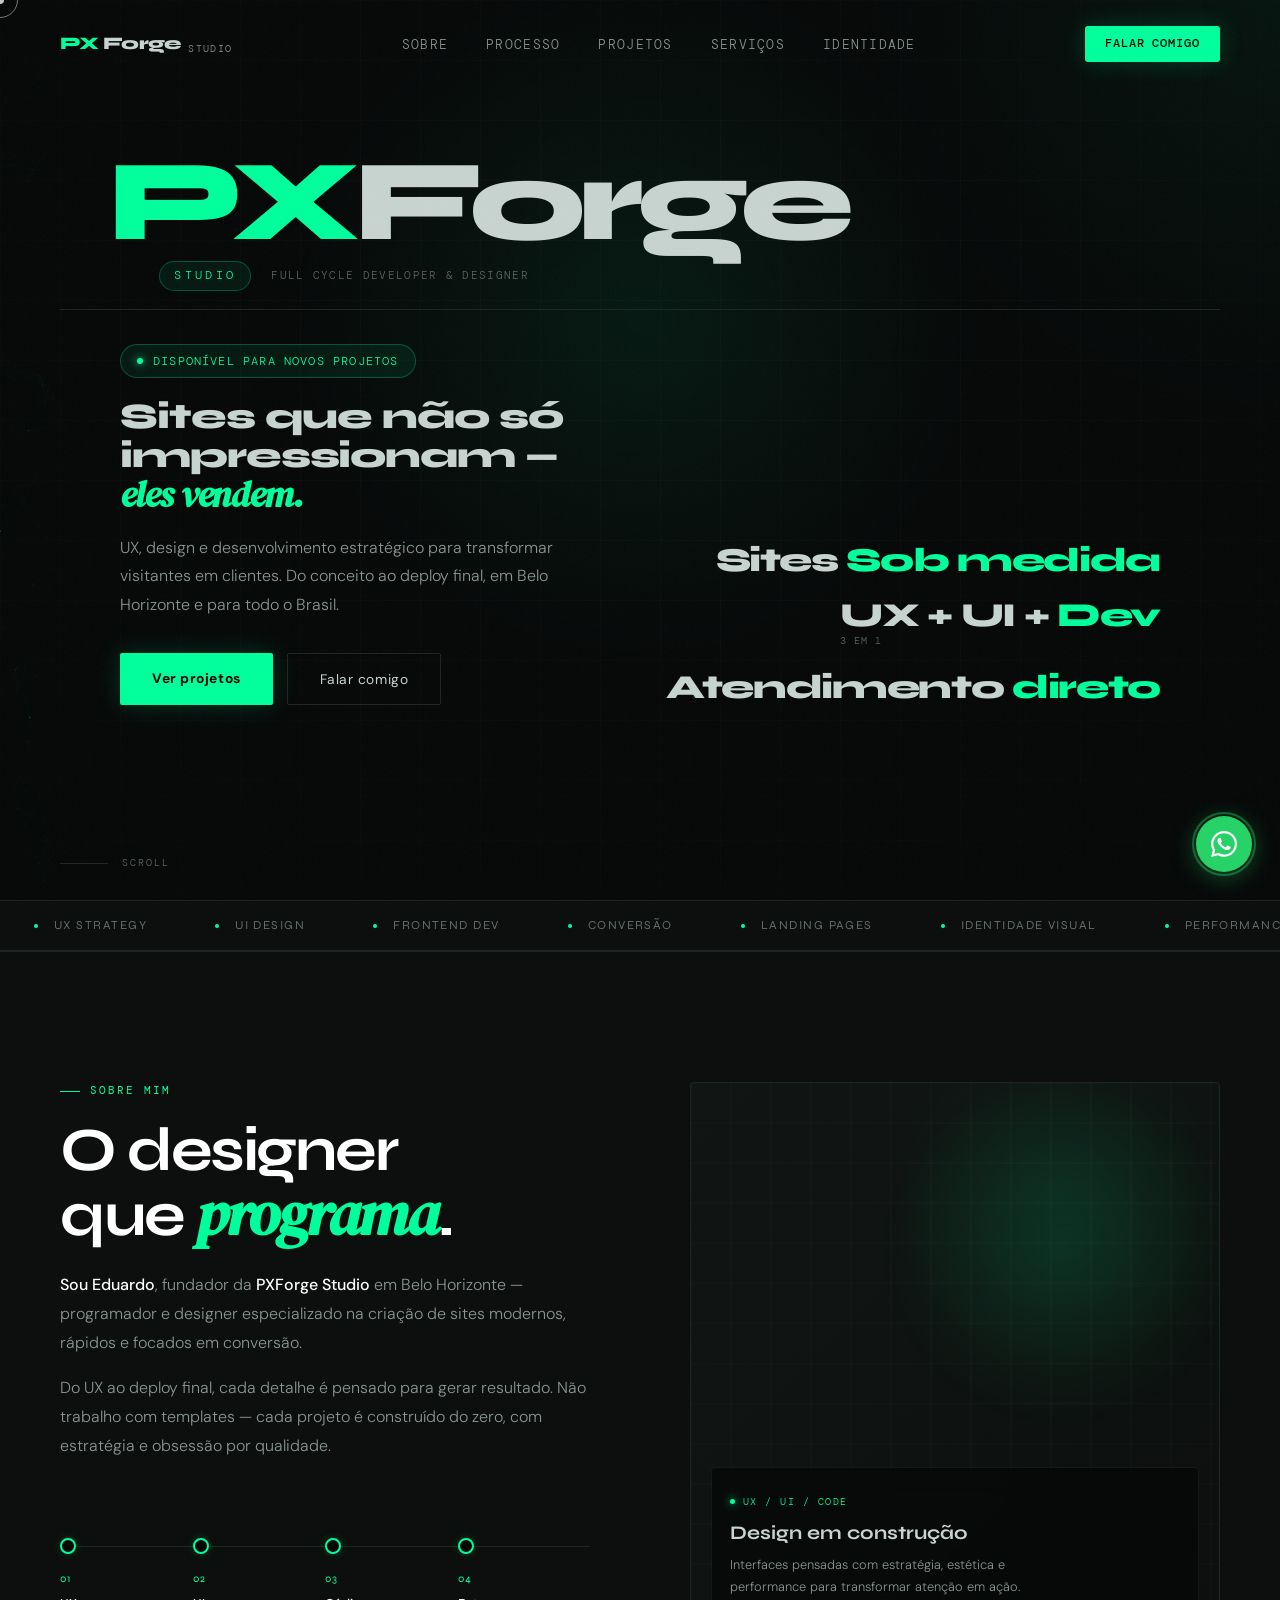
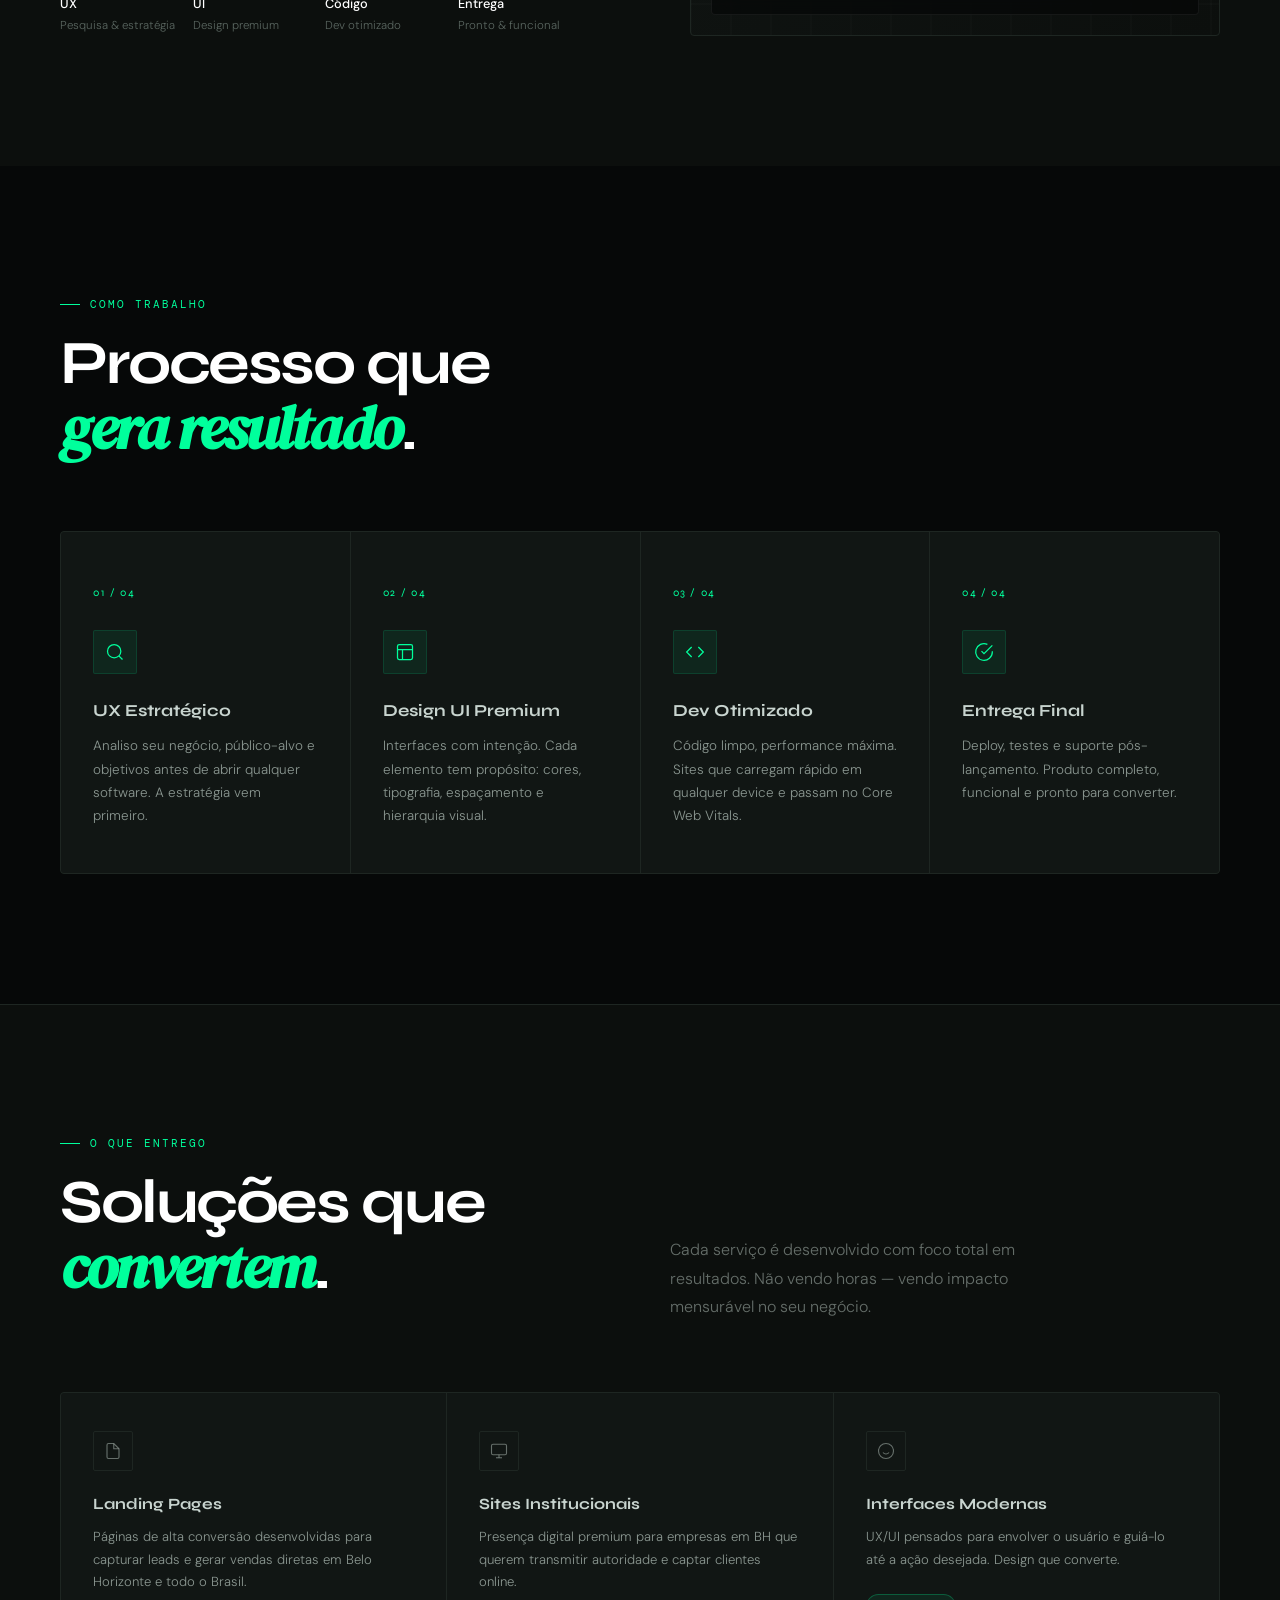
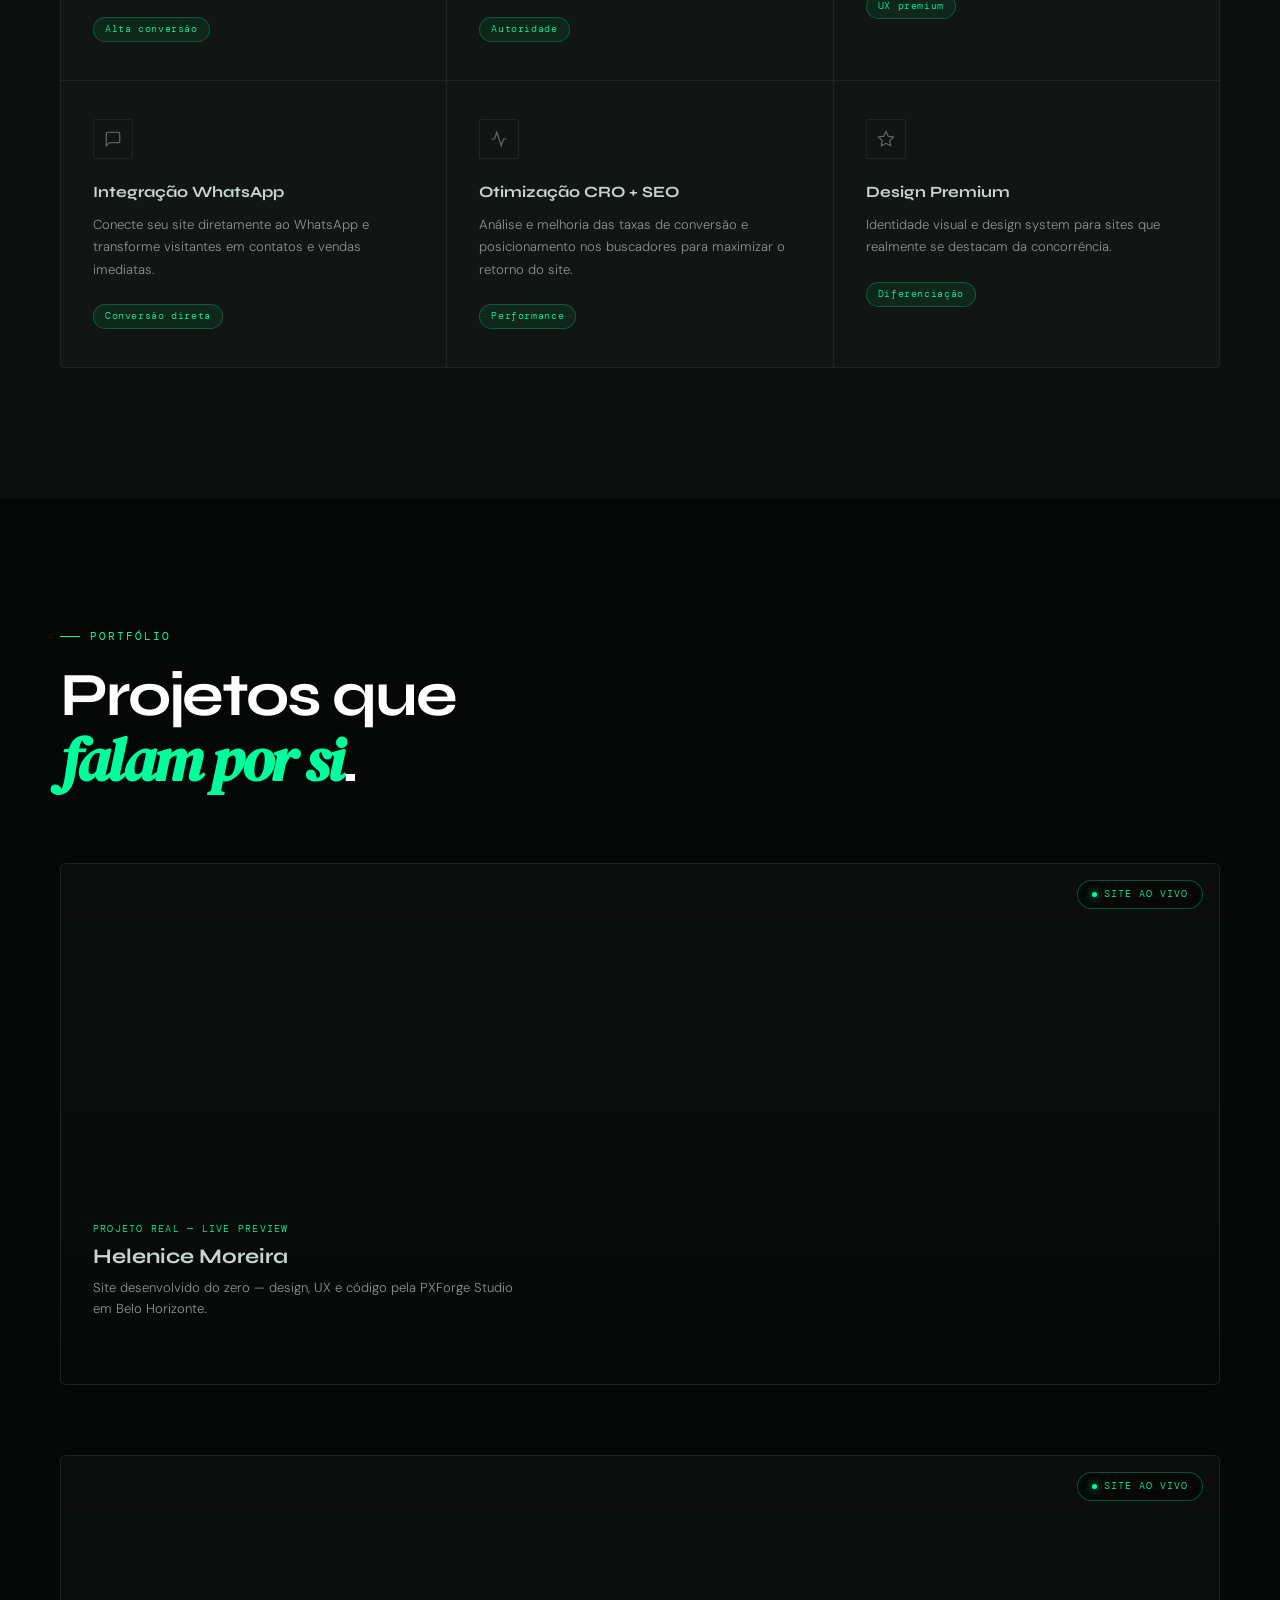
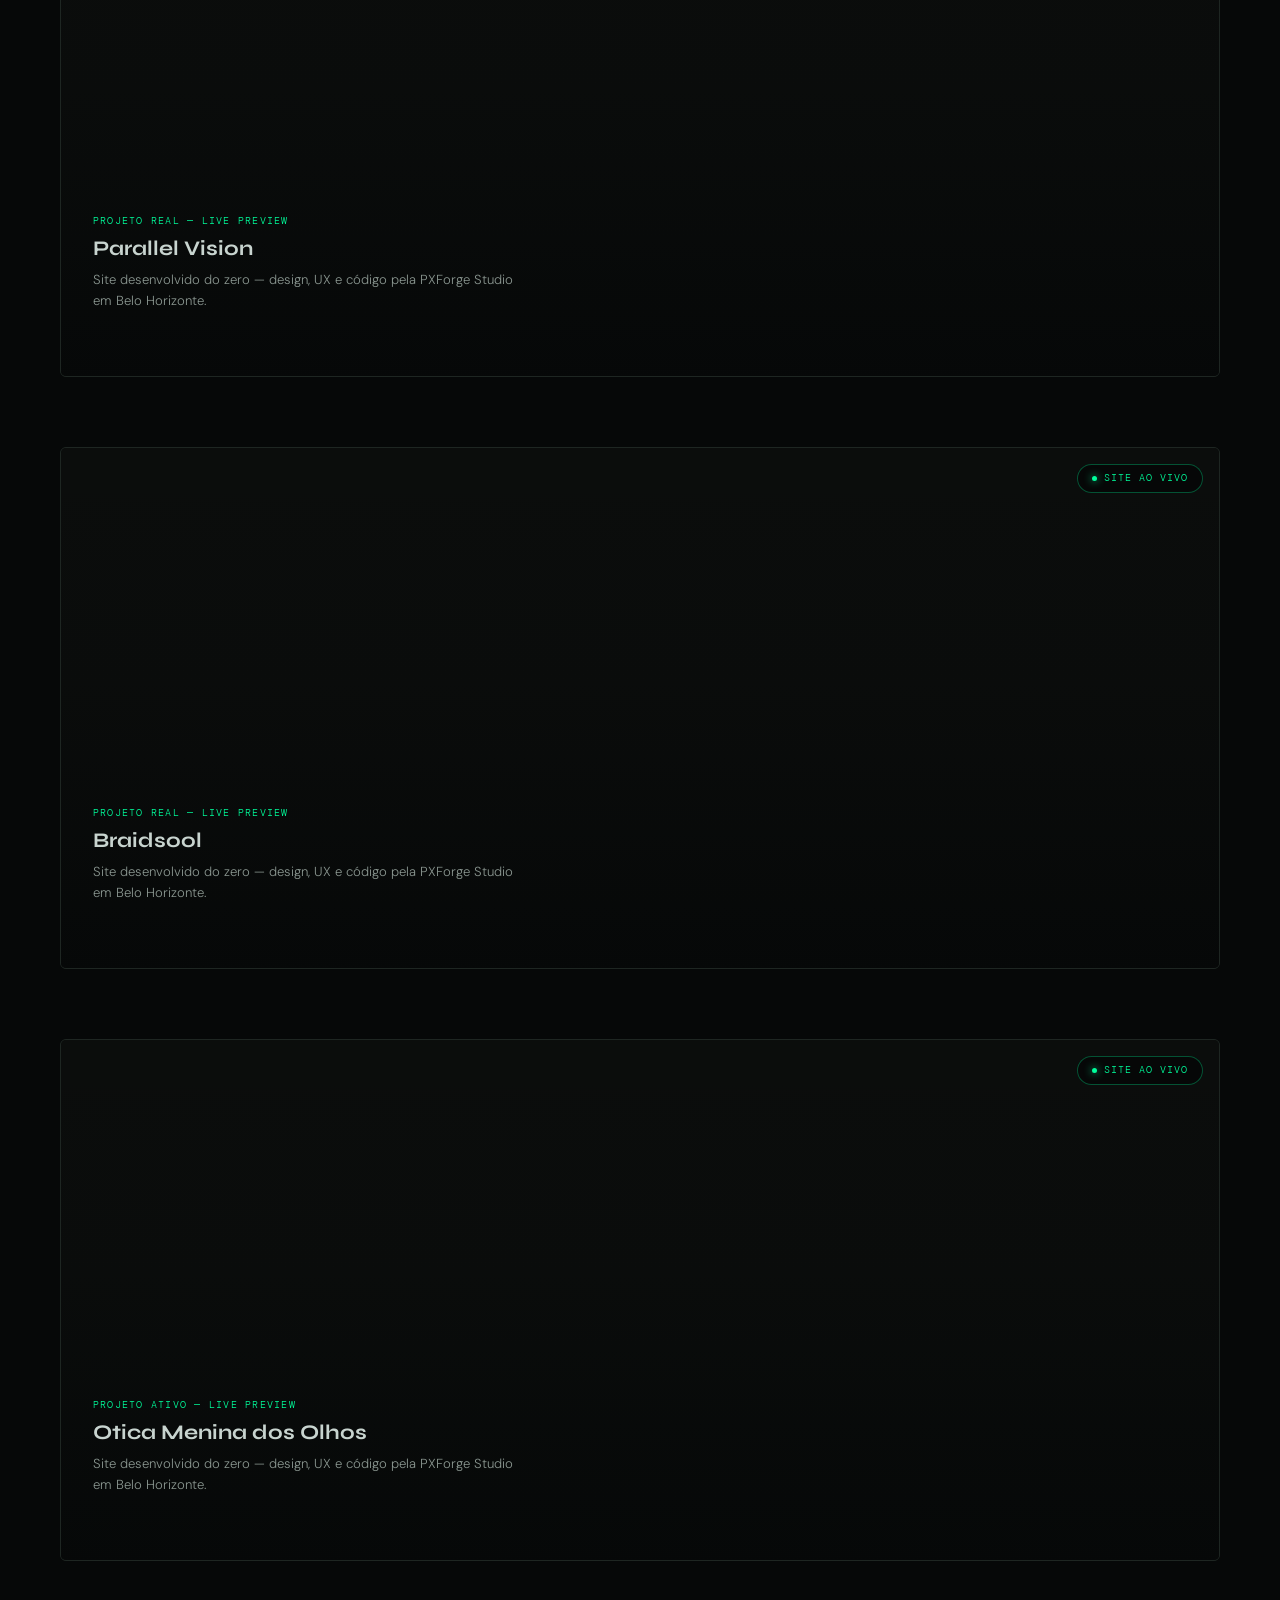
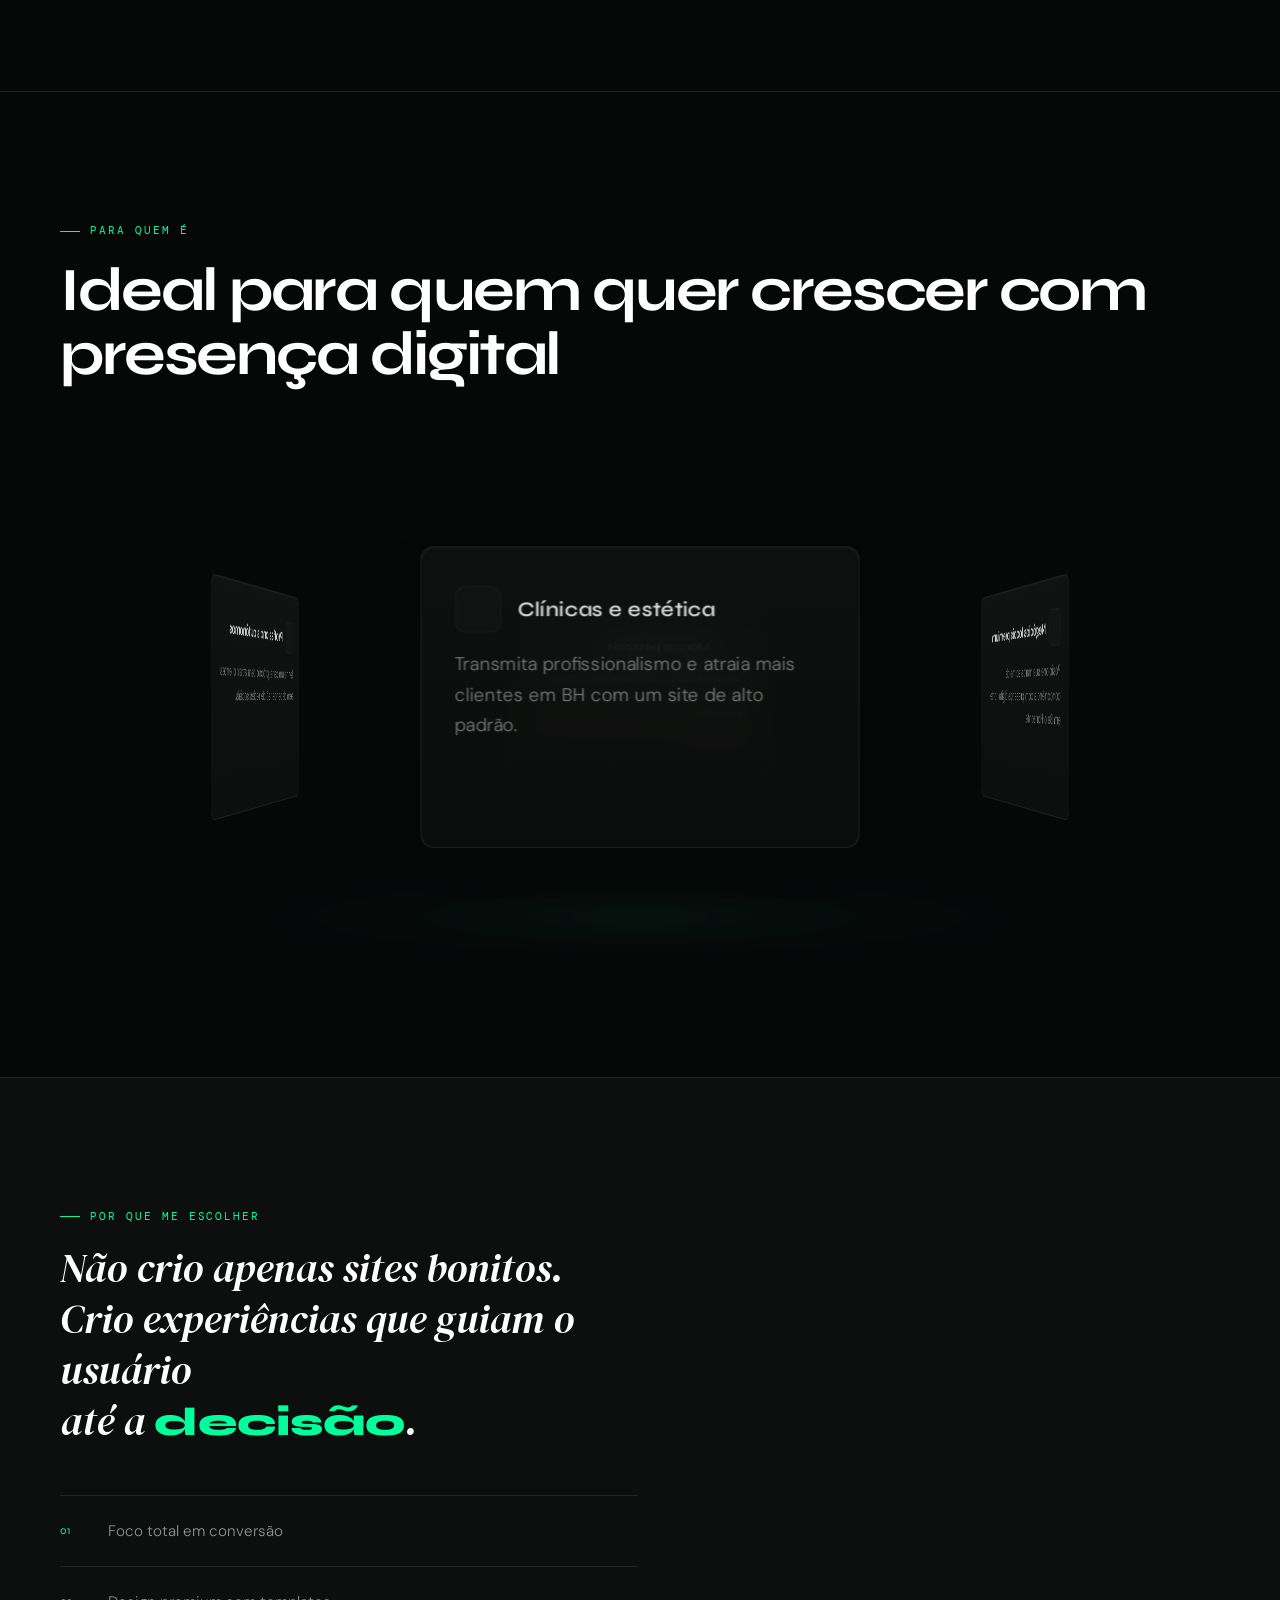
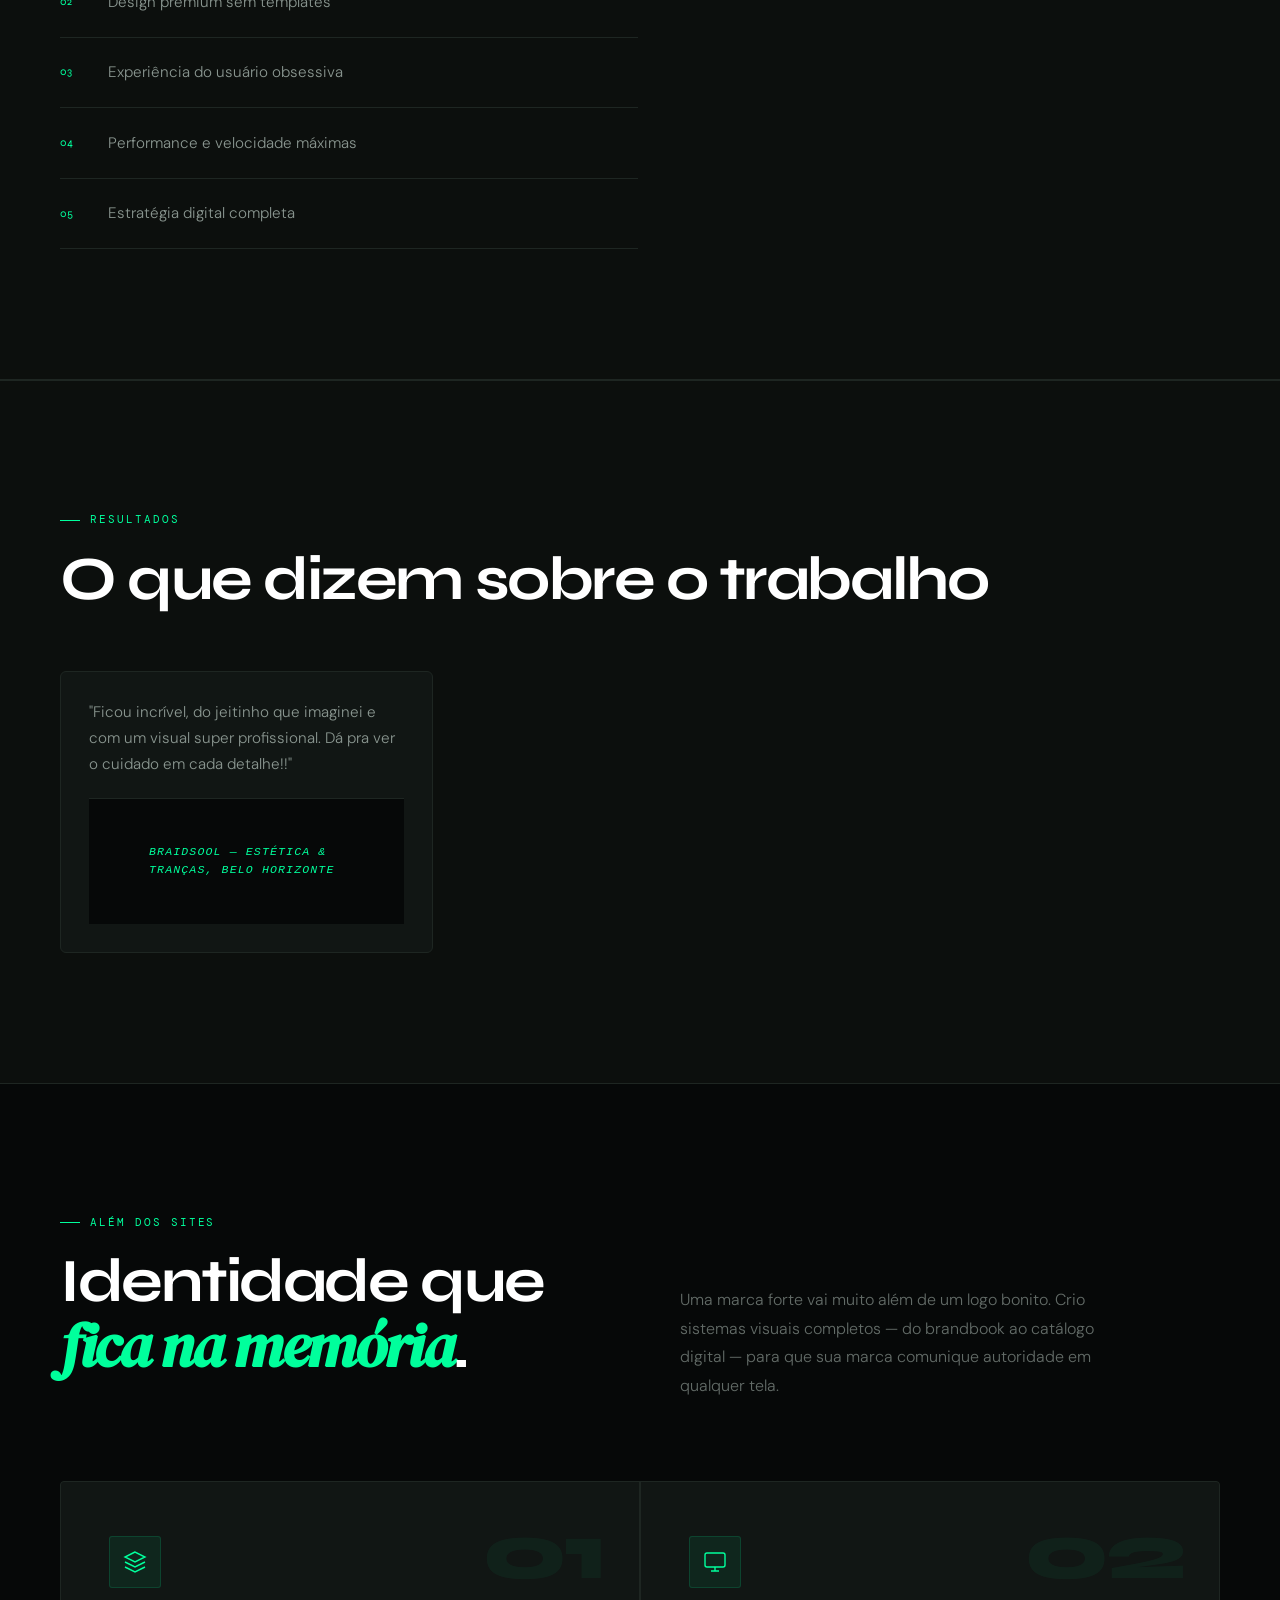
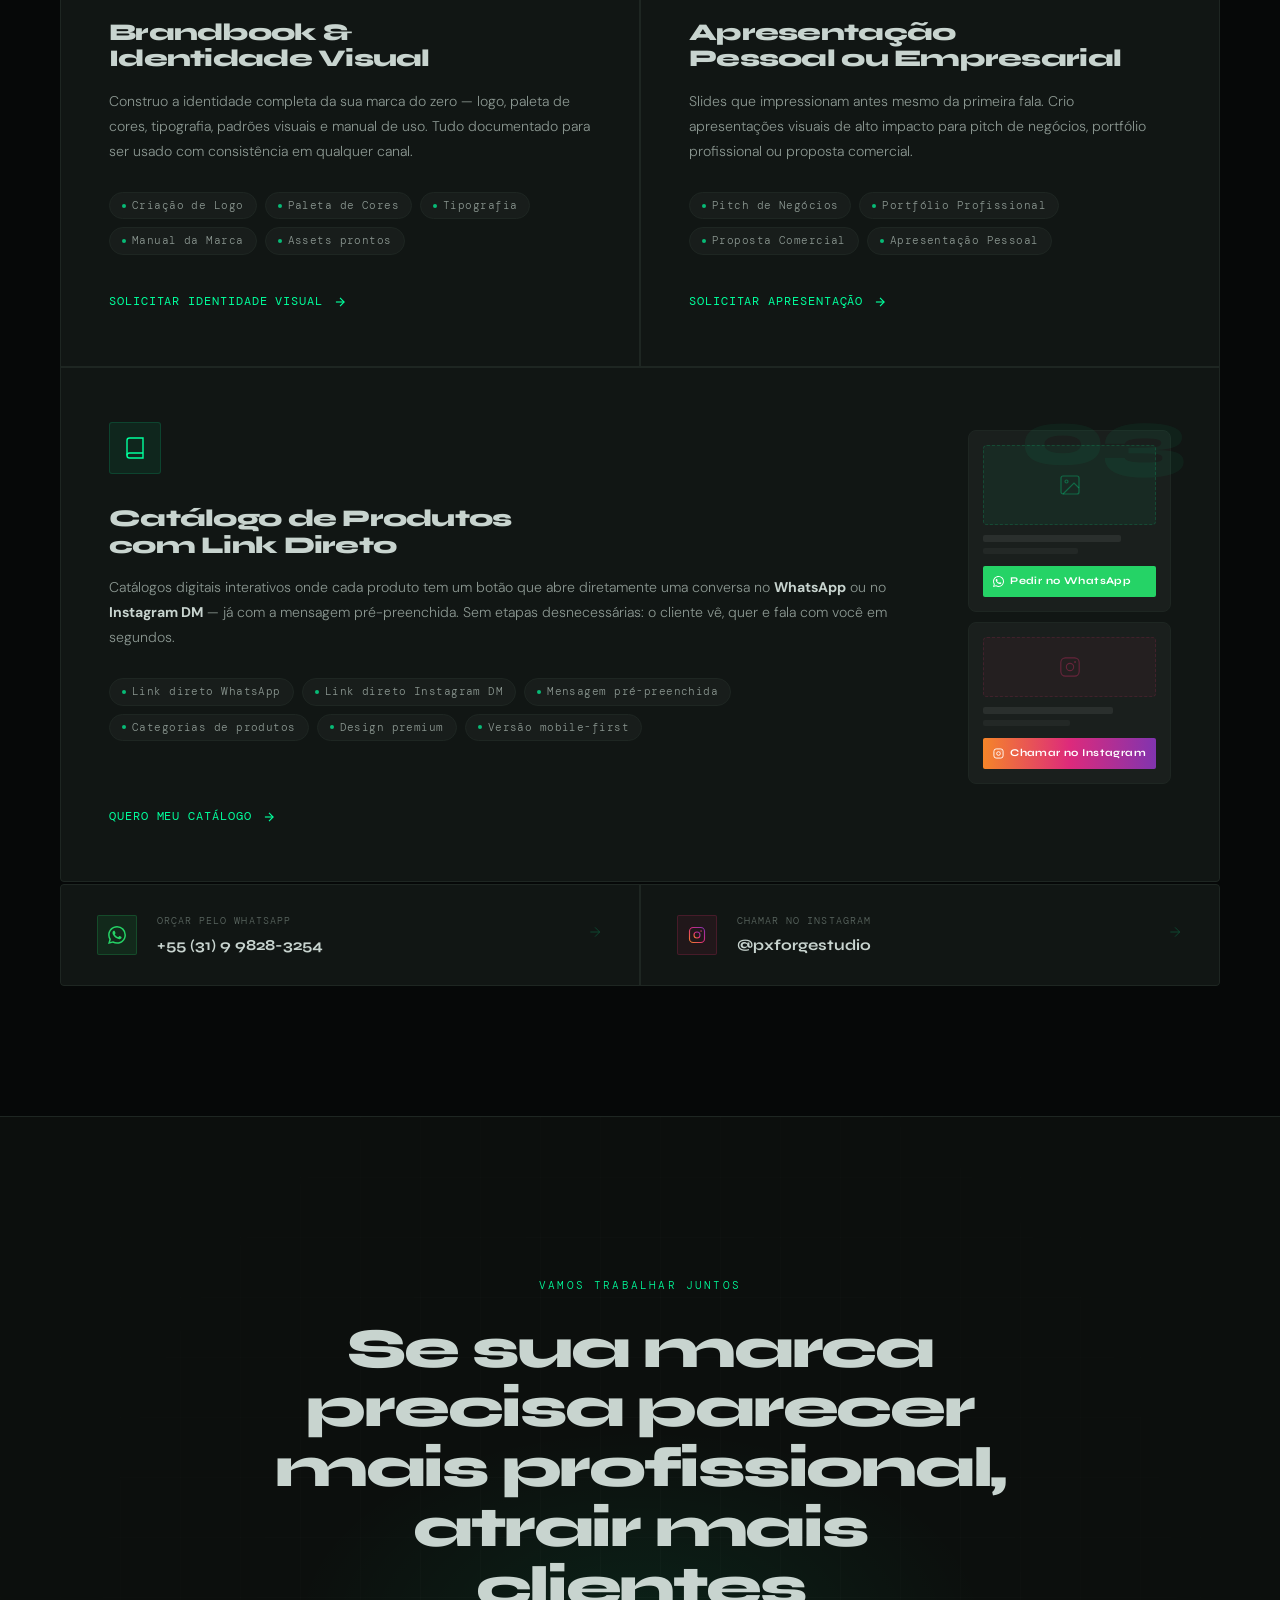
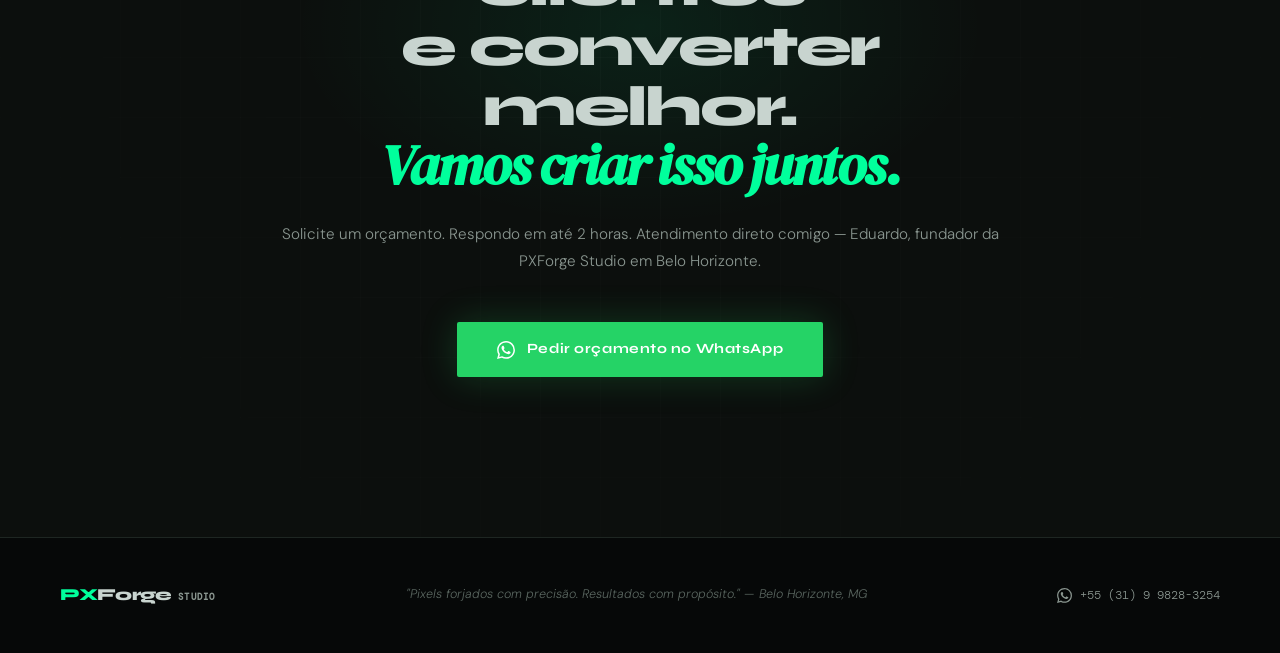
==== commit a2079d72: "Update print statement from 'Hello' to 'Goodbye'" ====
--- a/index.html
+++ b/index.html
@@ -1355,6 +1355,50 @@
     <div class="section-eyebrow">Portfólio</div>
     <h2 class="section-title" id="projects-heading">Projetos que<br/><em>falam por si</em>.</h2>
   </div>
+
+  <div class="projects-grid reveal">
+    <article class="project-card large">
+      <div class="proj-iframe-wrap">
+        <iframe src="https://helenicemoreira.com.br/"
+          title="Helenice Moreira — Site desenvolvido pela PXForge Studio em Belo Horizonte"
+          loading="lazy"
+          sandbox="allow-scripts allow-same-origin"
+          aria-label="Preview ao vivo do site Helenice Moreira"></iframe>
+      </div>
+      <div class="live-badge" aria-label="Site publicado e ao vivo">Site ao vivo</div>
+      <div class="pc-overlay">
+        <p class="pc-cat">Projeto Real — Live Preview</p>
+        <h3 class="pc-title-proj">Helenice Moreira</h3>
+        <p class="pc-desc-proj">Site desenvolvido do zero — design, UX e código pela PXForge Studio em Belo Horizonte.</p>
+        <a href="https://helenicemoreira.com.br/" class="pc-link" target="_blank" rel="noopener noreferrer" aria-label="Abrir site Helenice Moreira em nova aba">
+          Abrir site
+          <svg viewBox="0 0 24 24" aria-hidden="true"><line x1="5" y1="12" x2="19" y2="12"/><polyline points="12 5 19 12 12 19"/></svg>
+        </a>
+      </div>
+    </article>
+  </div>
+     
+  <div class="projects-grid reveal">
+    <article class="project-card large">
+      <div class="proj-iframe-wrap">
+        <iframe src="https://parallelvision.com.br/"
+          title="Parallel Vision — Site desenvolvido pela PXForge Studio em Belo Horizonte"
+          loading="lazy"
+          sandbox="allow-scripts allow-same-origin"
+          aria-label="Preview ao vivo do site Parallel Vision"></iframe>
+      </div>
+      <div class="live-badge" aria-label="Site publicado e ao vivo">Site ao vivo</div>
+      <div class="pc-overlay">
+        <p class="pc-cat">Projeto Real — Live Preview</p>
+        <h3 class="pc-title-proj">Parallel Vision</h3>
+        <p class="pc-desc-proj">Site desenvolvido do zero — design, UX e código pela PXForge Studio em Belo Horizonte.</p>
+        <a href="https://parallelvision.com.br/" class="pc-link" target="_blank" rel="noopener noreferrer" aria-label="Abrir site Parallel Vision em nova aba">
+          Abrir site
+          <svg viewBox="0 0 24 24" aria-hidden="true"><line x1="5" y1="12" x2="19" y2="12"/><polyline points="12 5 19 12 12 19"/></svg>
+        </a>
+      </div>
+    </article>
+  </div>
   <div class="projects-grid reveal">
     <article class="project-card large">
       <div class="proj-iframe-wrap">
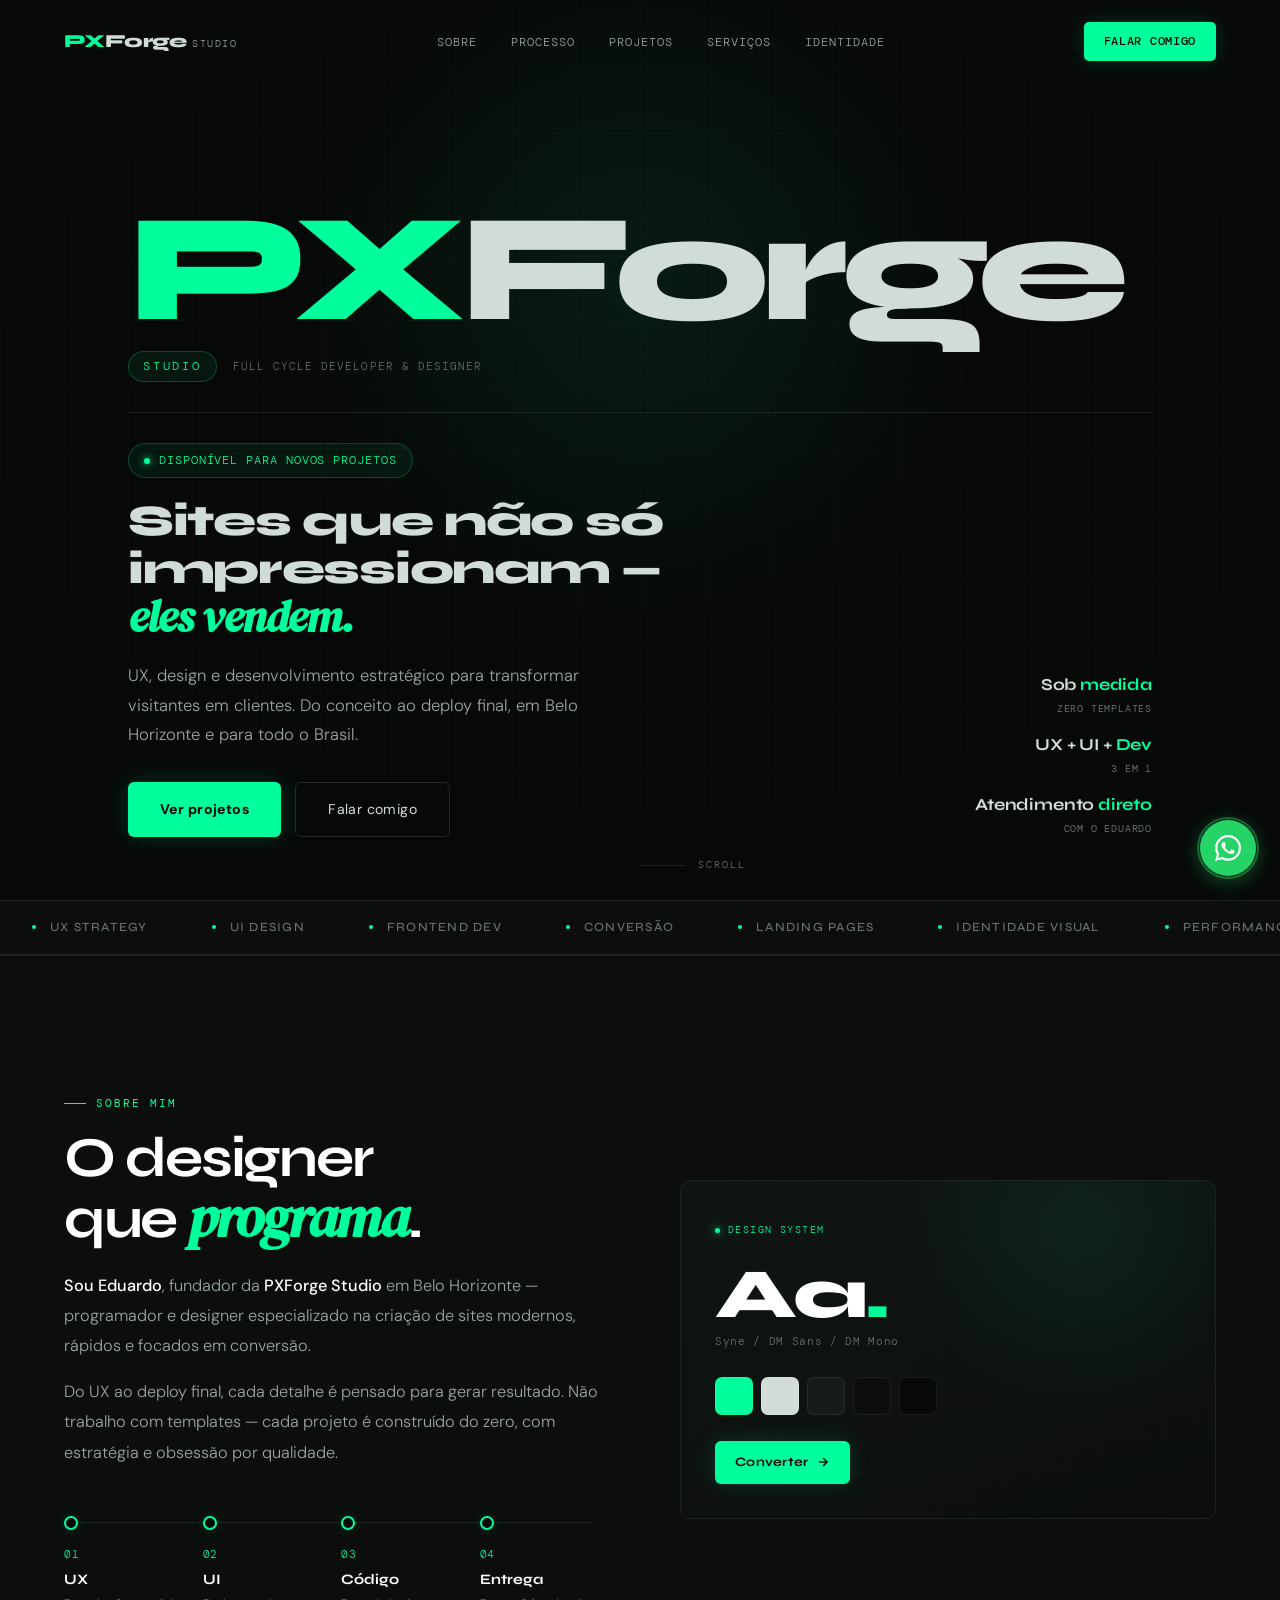
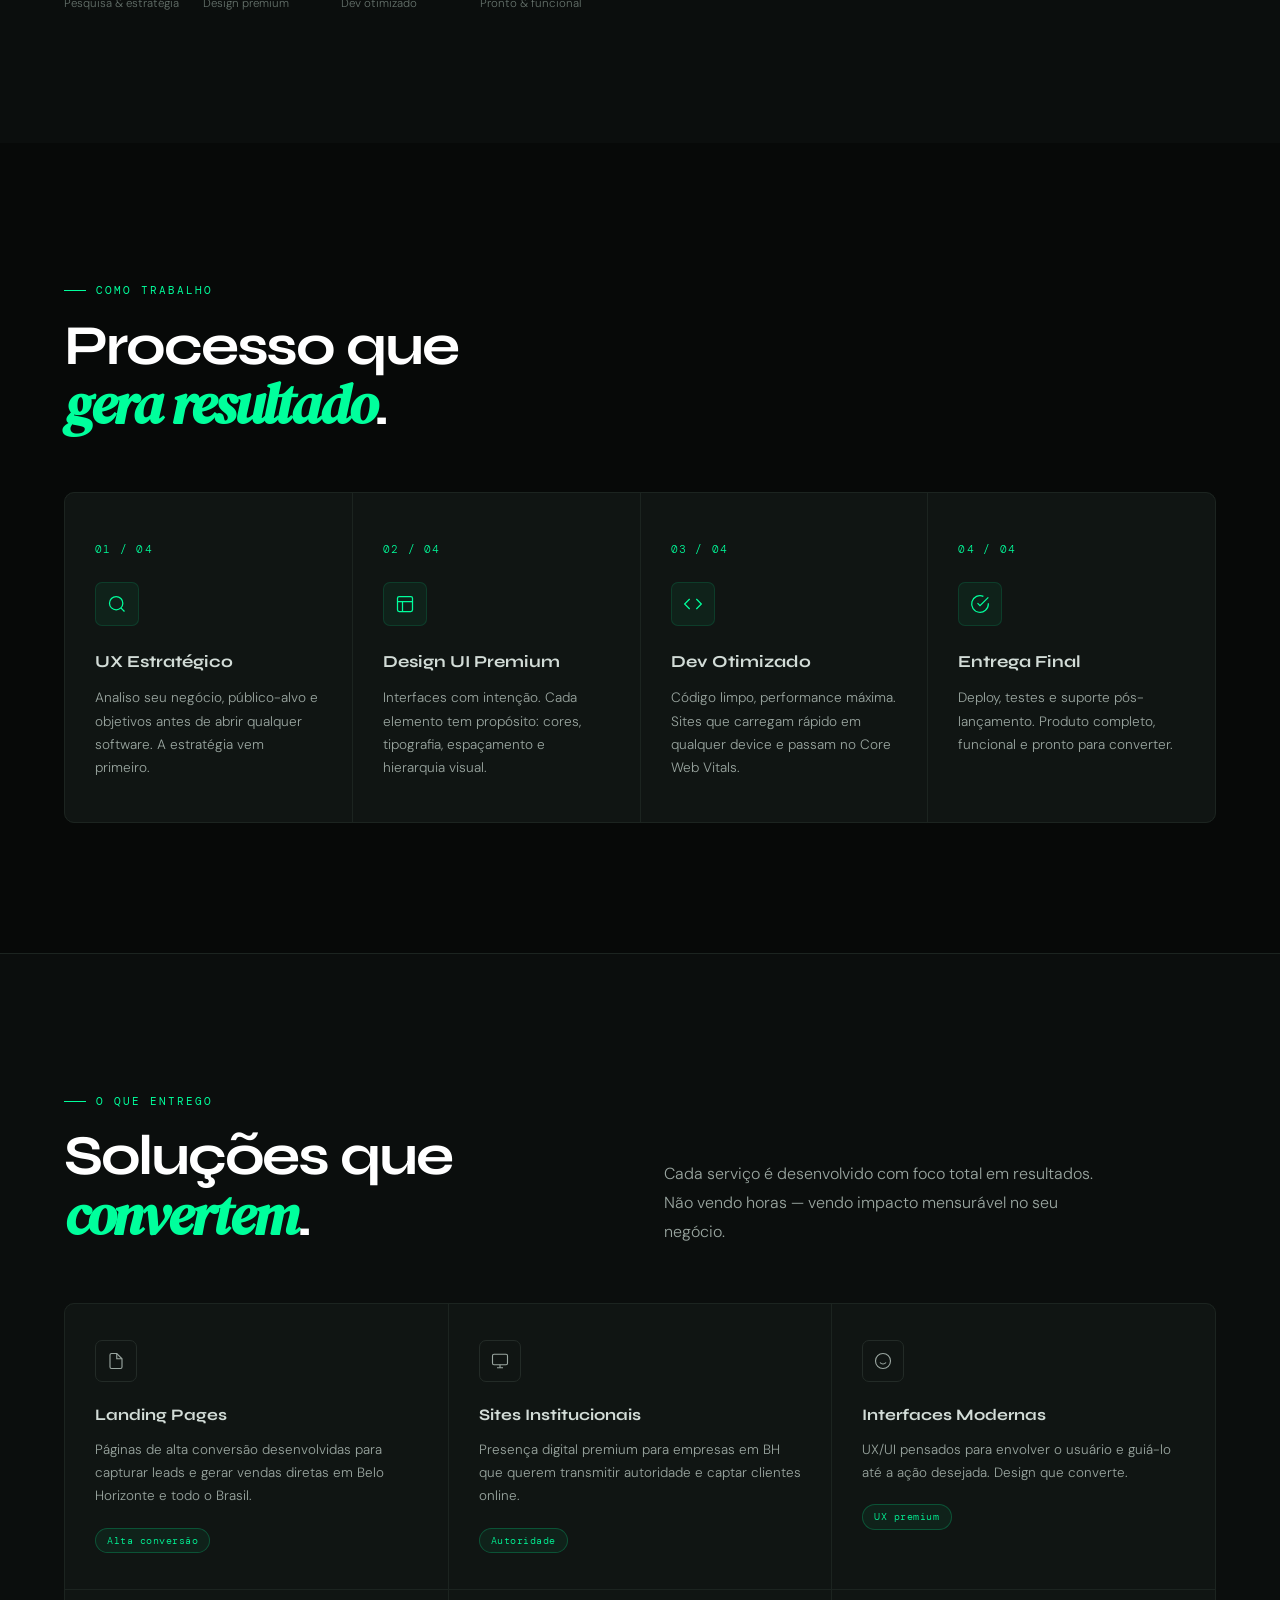
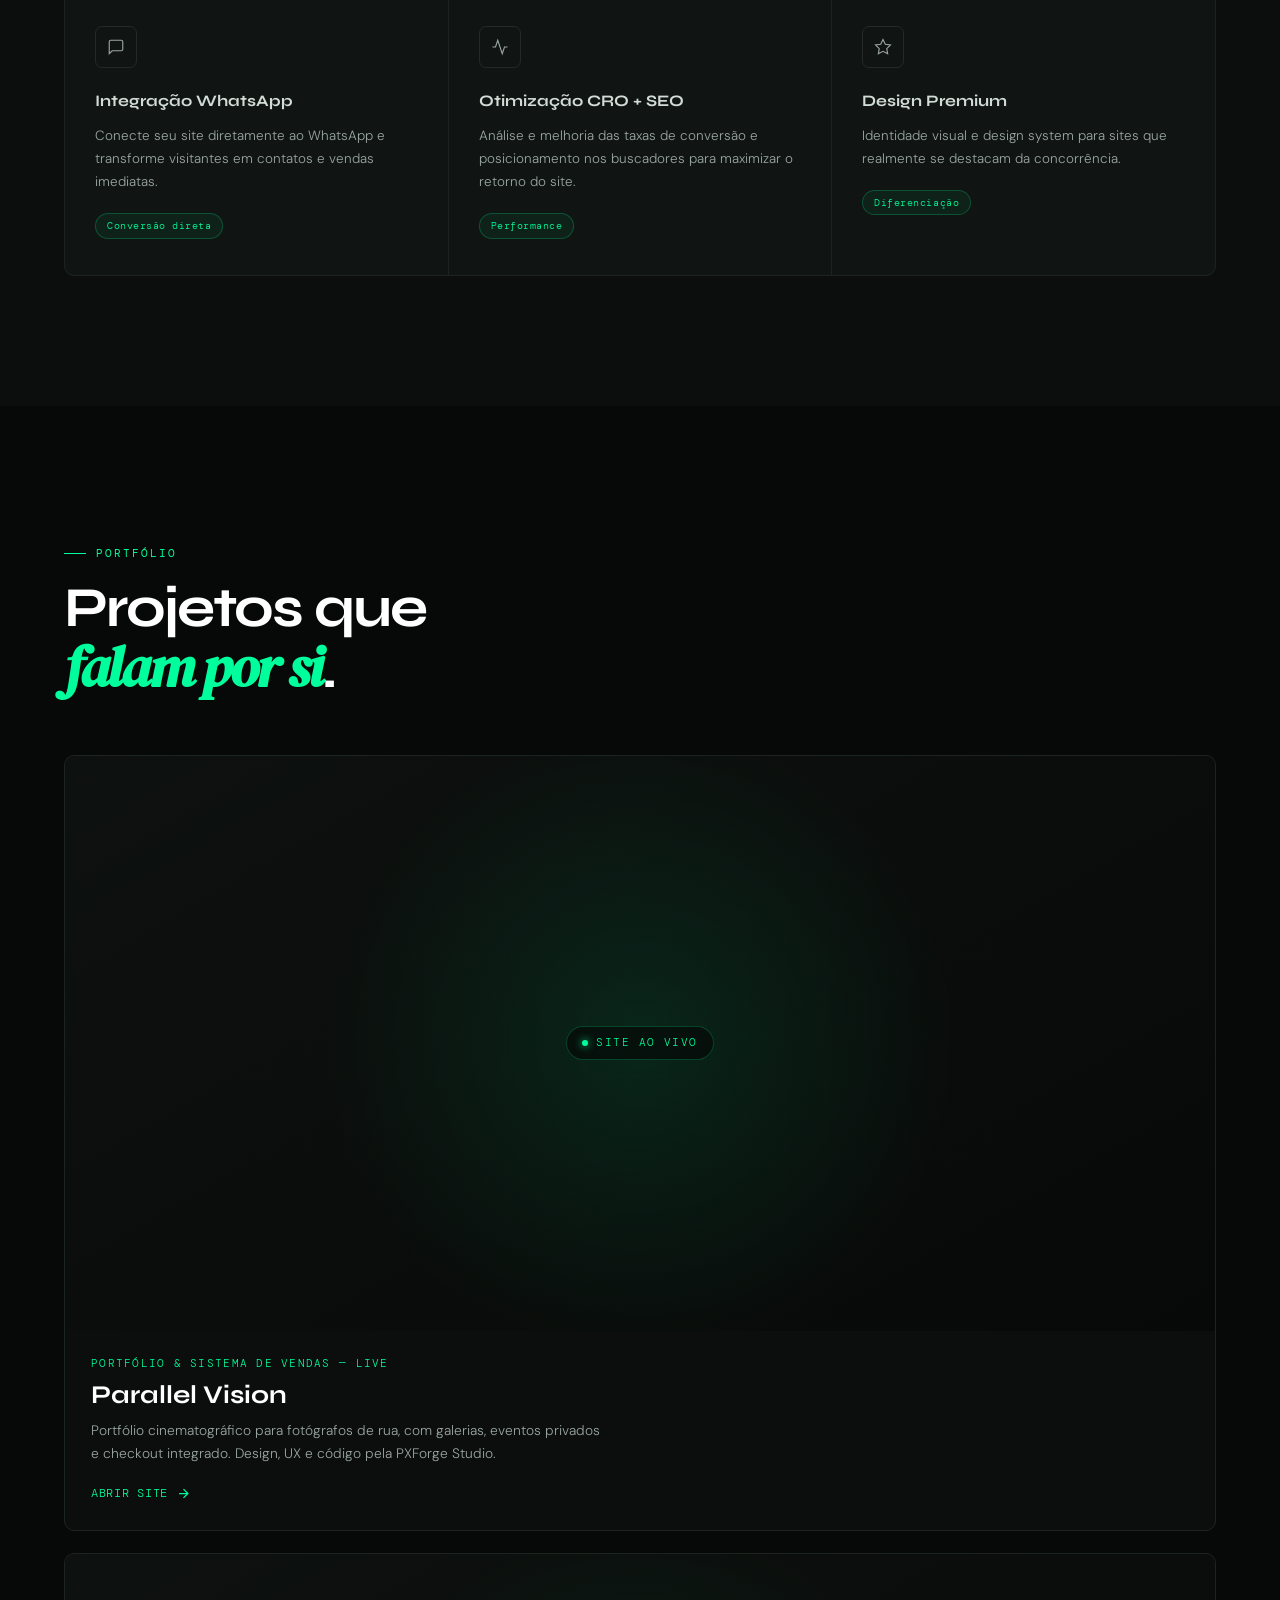
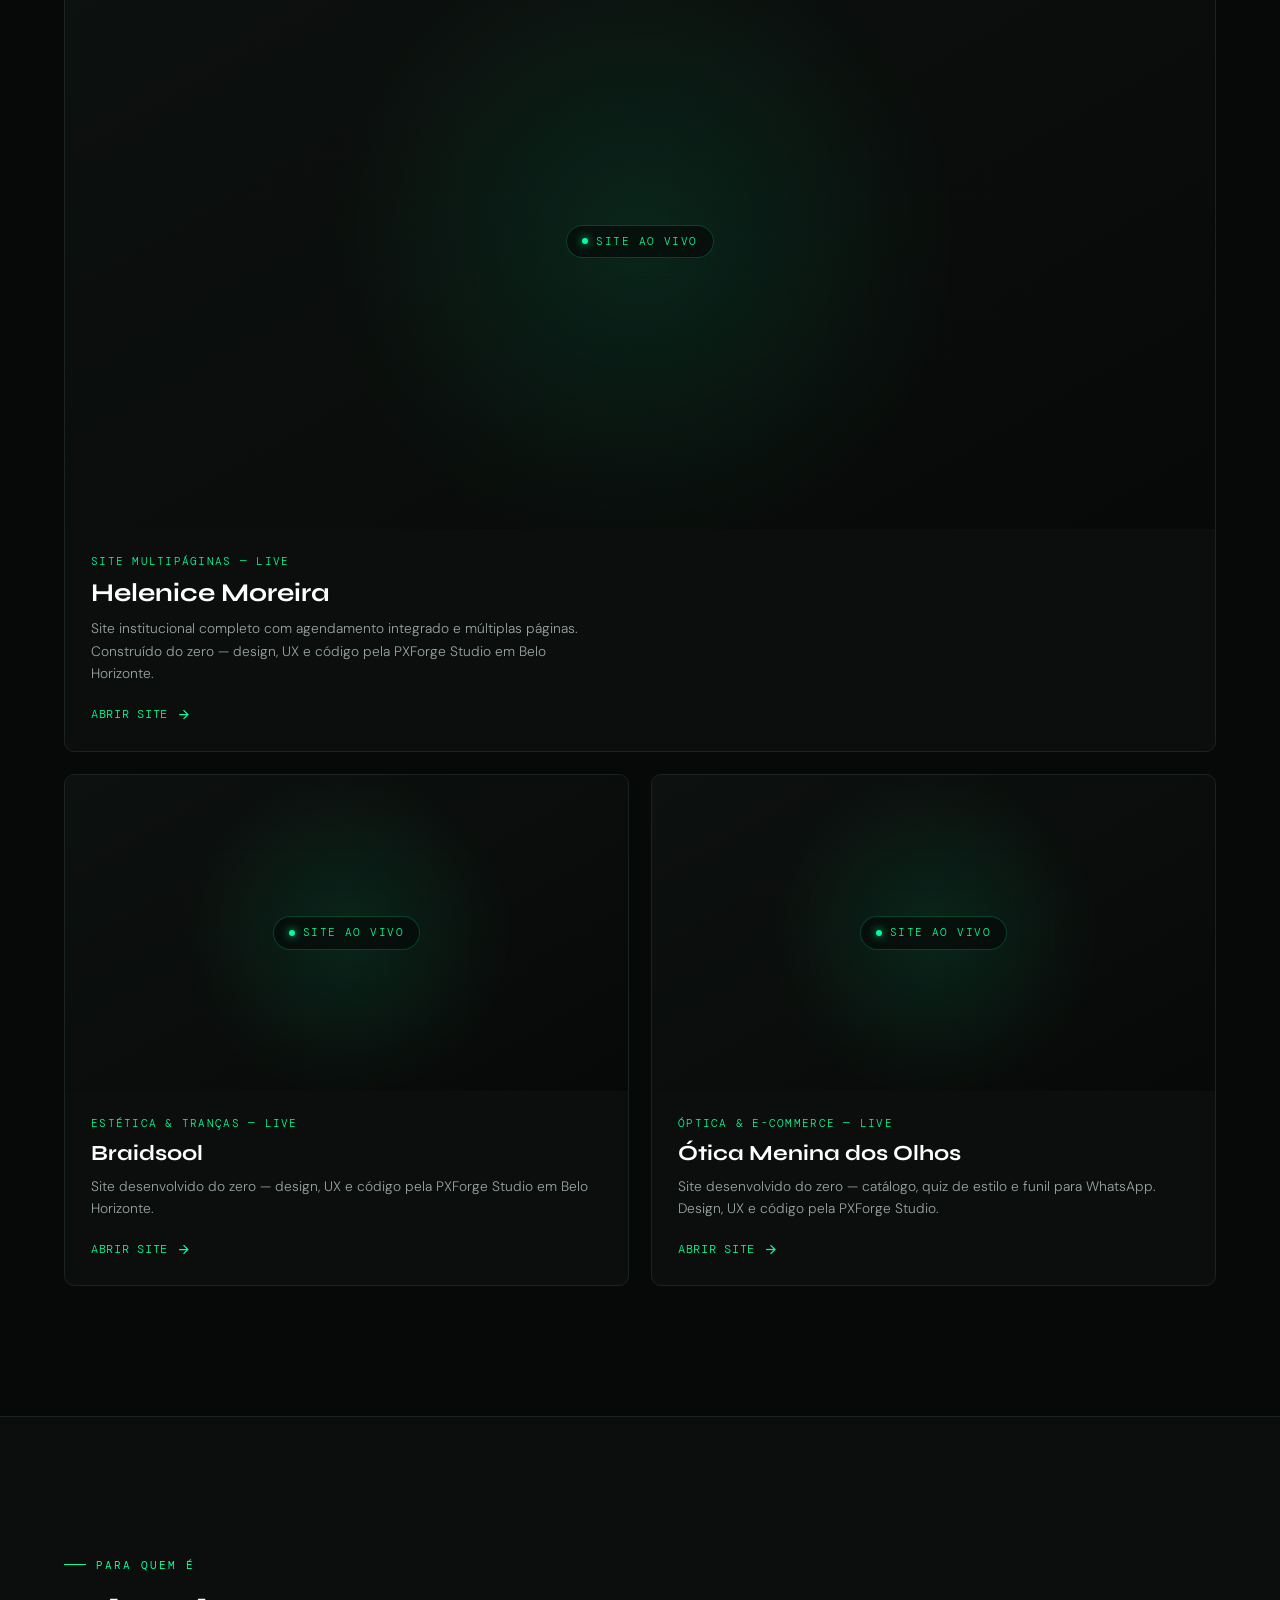
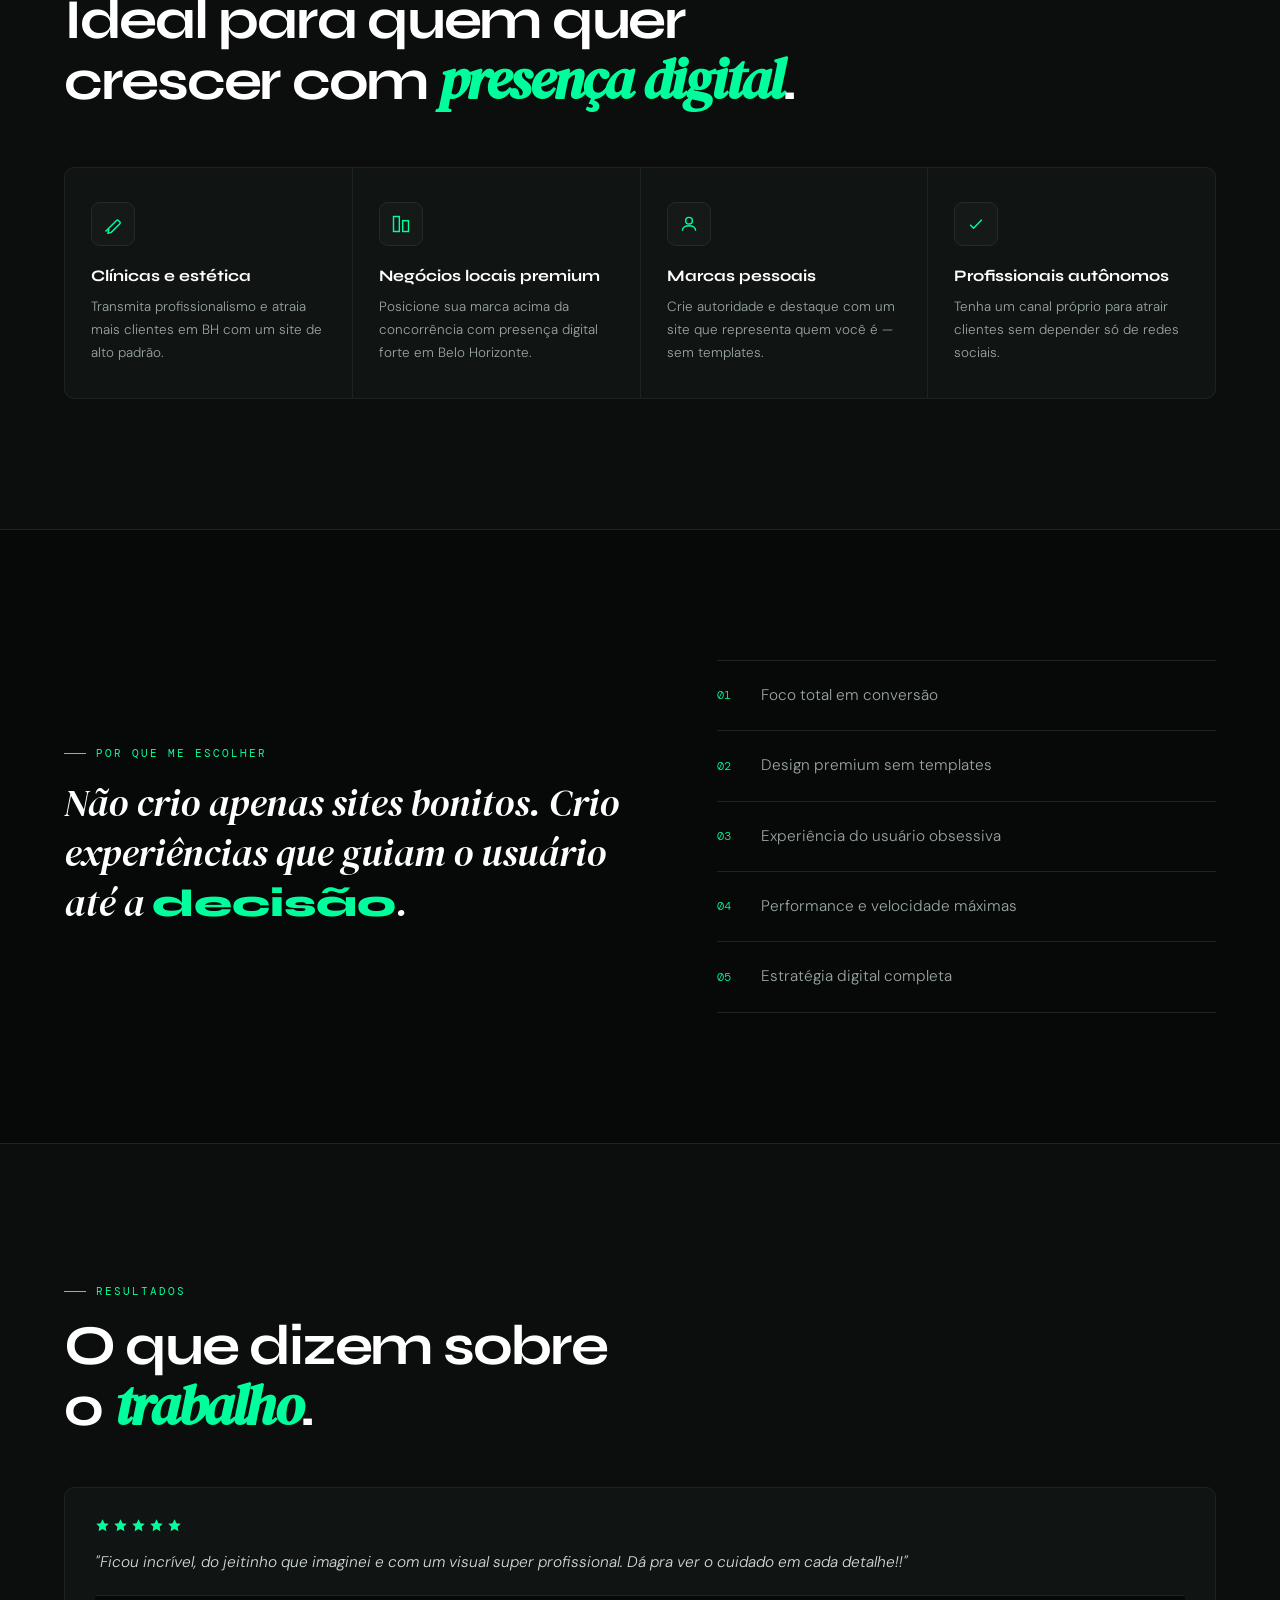
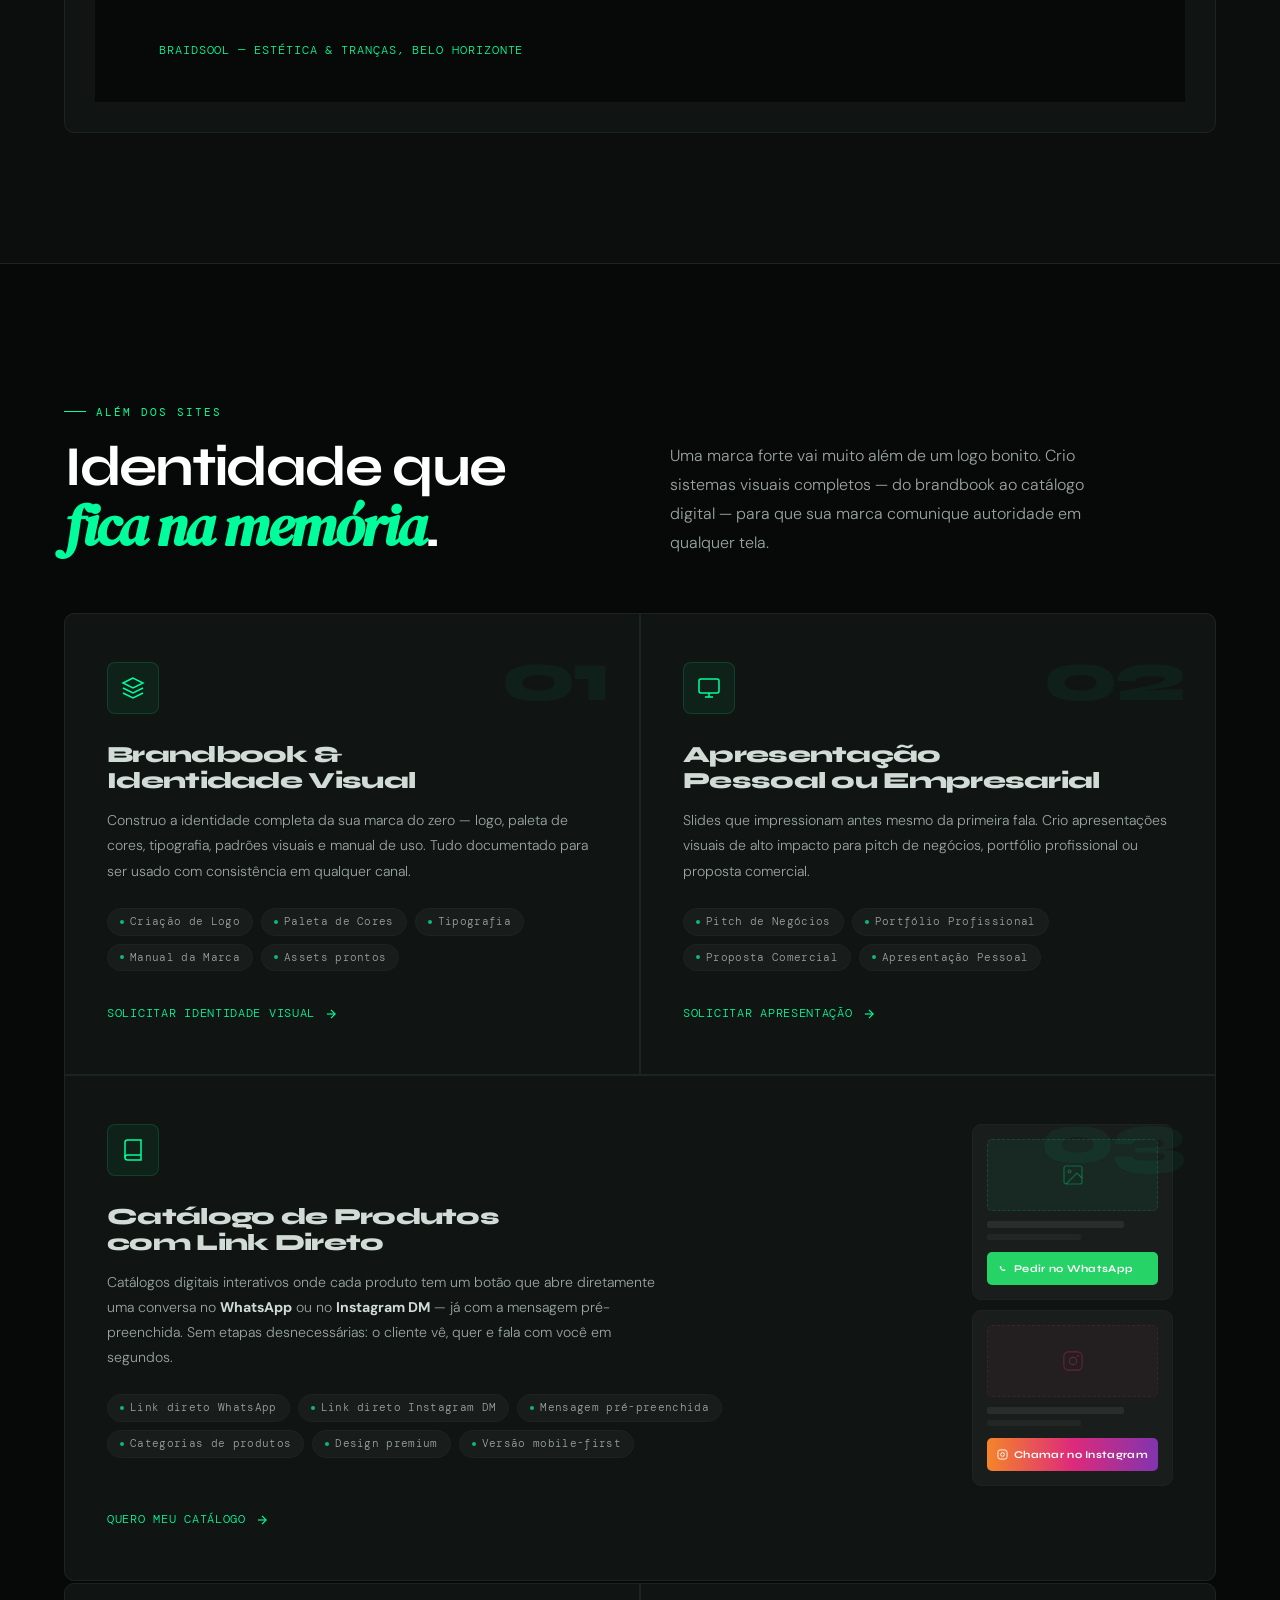
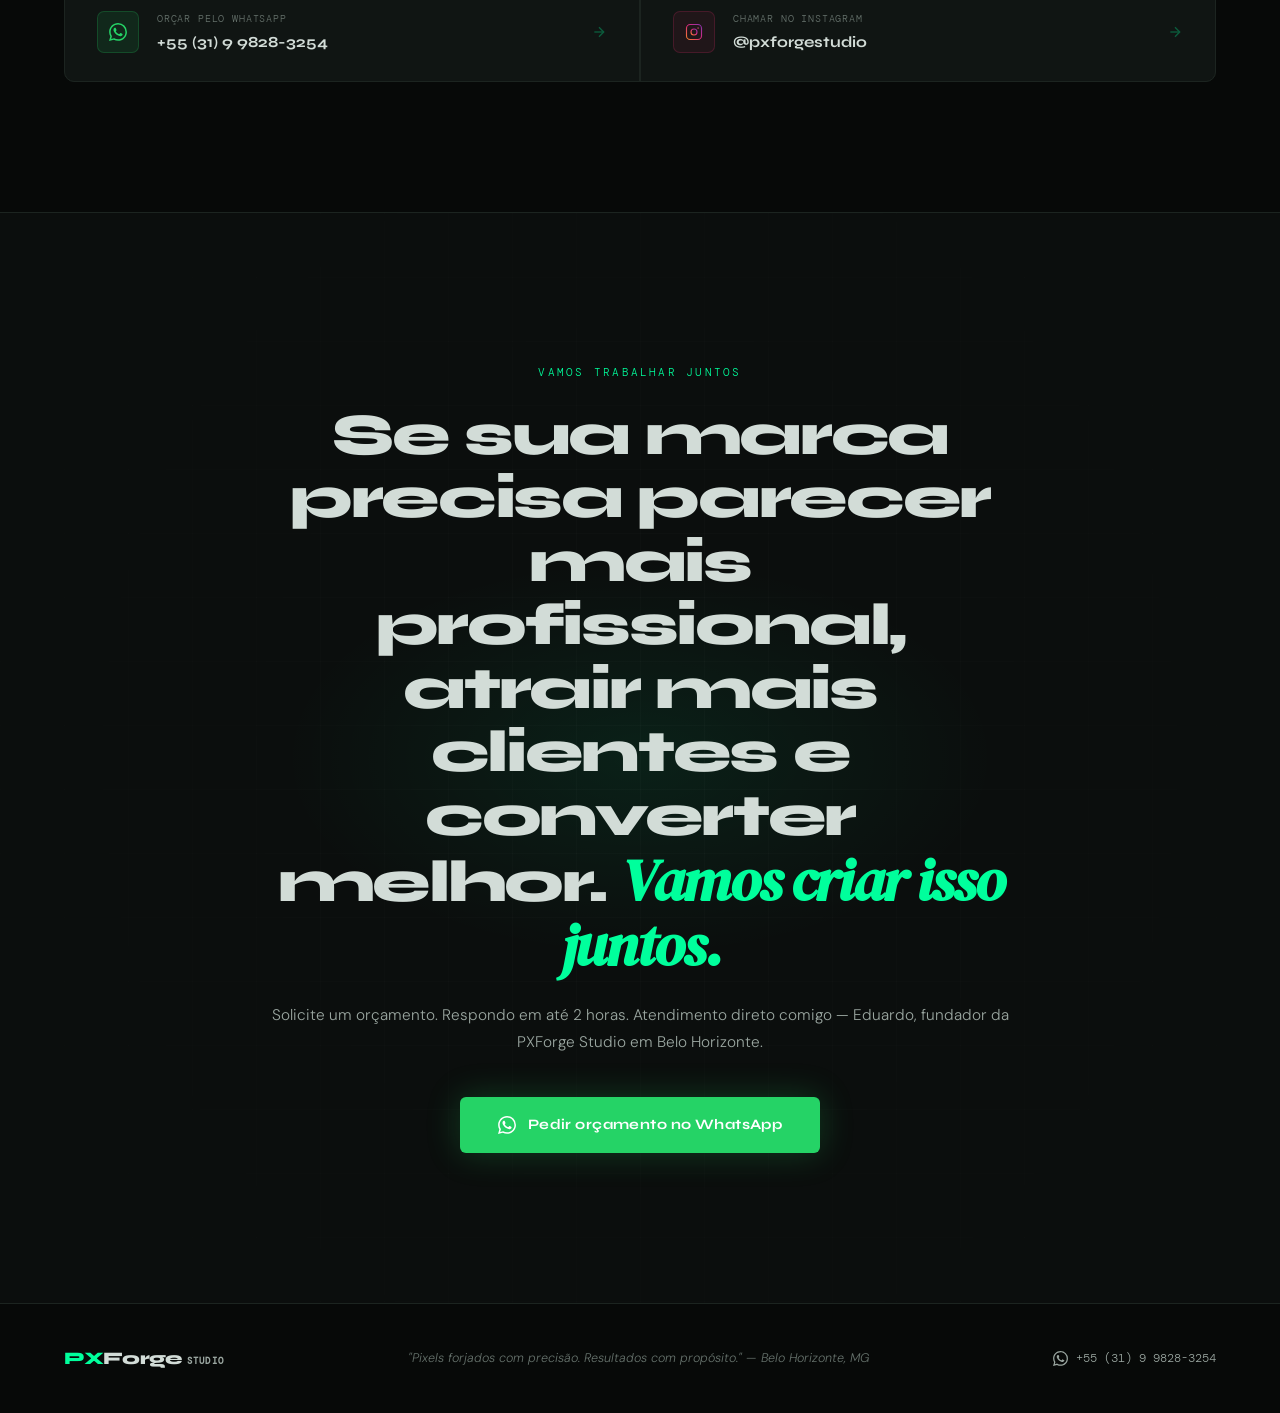
==== commit 68e19059: "Change greeting from 'Hello World' to 'Goodbye World'" ====
--- a/index.html
+++ b/index.html
@@ -203,937 +203,659 @@
 
 <style>
 /* ═══════════════════════════════════════
-   DESIGN SYSTEM — PXForge v2.0
-   Skill: frontend-design applied
-   Aesthetic: dark-tech editorial noir
+   PXForge — Design System v3.0
+   Direção: dark studio premium, comercial e clean
+   Refino: menos ruído, mais respiro, motion contido
 ════════════════════════════════════════ */
-:root {
-  --black:        #060808;
-  --off-black:    #0C0F0D;
-  --surface:      #111614;
-  --elevated:     #161C19;
-  --border:       #1E2622;
-  --border-sub:   #242B27;
+:root{
+  --black:        #070908;
+  --off-black:    #0B0E0D;
+  --surface:      #101513;
+  --elevated:     #151B18;
+  --border:       #1C2420;
+  --border-2:     #232B27;
+
   --muted-clr:    #3A4440;
-  --subtle:       #5A6660;
-  --secondary:    #8A9690;
-  --white:        #C8D4CF;
+  --subtle:       #66726C;
+  --secondary:    #9AA6A0;
+  --white:        #D2DCD7;
   --white-pure:   #FFFFFF;
 
   --green:        #00FF9C;
-  --green-glow:   rgba(0,255,156,0.18);
-  --green-dim:    rgba(0,255,156,0.07);
-  --green-border: rgba(0,255,156,0.25);
-
-  /* Skill refinements: depth layers */
-  --depth-1: rgba(0,255,156,0.04);
-  --depth-2: rgba(0,255,156,0.08);
-  --grain-opacity: 0.028;
+  --green-soft:   #4DFFBC;
+  --green-glow:   rgba(0,255,156,0.16);
+  --green-dim:    rgba(0,255,156,0.06);
+  --green-border: rgba(0,255,156,0.22);
 
   --font-display: 'Syne', sans-serif;
   --font-body:    'DM Sans', sans-serif;
   --font-mono:    'DM Mono', monospace;
-
-  --grid-line:    rgba(255,255,255,0.018);
-  --muted:        rgba(138,150,144,0.7);
-
-  /* Refined spacing scale */
-  --sp-xs: 8px;
-  --sp-sm: 16px;
-  --sp-md: 32px;
-  --sp-lg: 60px;
-  --sp-xl: 130px;
+  --font-serif:   'DM Serif Display', serif;
+
+  --grid-line:    rgba(255,255,255,0.02);
+
+  --maxw: 1240px;
+  --radius: 10px;
+
+  /* escala de espaçamento de seção */
+  --pad-x: clamp(20px, 5vw, 64px);
+  --pad-y: clamp(72px, 11vw, 130px);
 }
 
 *,*::before,*::after{box-sizing:border-box;margin:0;padding:0;}
-html{scroll-behavior:smooth;}
+html{scroll-behavior:smooth;-webkit-text-size-adjust:100%;}
+
 body{
   background:var(--black);
   color:var(--white);
   font-family:var(--font-body);
   font-weight:300;
-  line-height:1.6;
+  line-height:1.65;
   overflow-x:hidden;
-  cursor:none;
-}
-
-/* Skill: grain texture overlay for depth */
-body::after{
-  content:'';
-  position:fixed;
-  inset:0;
-  z-index:9998;
-  pointer-events:none;
-  opacity:var(--grain-opacity);
-  background-image:url("data:image/svg+xml,%3Csvg viewBox='0 0 512 512' xmlns='http://www.w3.org/2000/svg'%3E%3Cfilter id='noise'%3E%3CfeTurbulence type='fractalNoise' baseFrequency='0.75' numOctaves='4' stitchTiles='stitch'/%3E%3C/filter%3E%3Crect width='100%25' height='100%25' filter='url(%23noise)'/%3E%3C/svg%3E");
-  background-repeat:repeat;
-  background-size:200px 200px;
-}
-
-::-webkit-scrollbar{width:4px;}
+  -webkit-font-smoothing:antialiased;
+  text-rendering:optimizeLegibility;
+  -webkit-tap-highlight-color:rgba(0,255,156,0.12);
+}
+
+img,svg,iframe{display:block;max-width:100%;}
+
+::-webkit-scrollbar{width:8px;height:8px;}
 ::-webkit-scrollbar-track{background:var(--black);}
 ::-webkit-scrollbar-thumb{background:var(--muted-clr);border-radius:999px;}
 ::-webkit-scrollbar-thumb:hover{background:var(--subtle);}
 ::selection{background:var(--green-dim);color:var(--green);}
 
-/* ═══ SKIP LINK — Accessibility ═══ */
+a{color:inherit;}
+:focus-visible{outline:2px solid var(--green);outline-offset:3px;border-radius:3px;}
+
+/* ═══ SKIP LINK ═══ */
 .skip-link{
-  position:absolute;
-  top:-60px;
-  left:0;
-  background:var(--green);
-  color:#060808;
-  padding:10px 20px;
-  font-family:var(--font-mono);
-  font-size:.8rem;
-  font-weight:500;
-  z-index:99999;
-  border-radius:0 0 4px 0;
-  transition:top .2s;
-  text-decoration:none;
+  position:absolute;top:-60px;left:0;
+  background:var(--green);color:#060808;
+  padding:10px 20px;font-family:var(--font-mono);
+  font-size:.8rem;font-weight:500;z-index:99999;
+  border-radius:0 0 6px 0;transition:top .2s;text-decoration:none;
 }
 .skip-link:focus{top:0;}
-
-/* ═══ CUSTOM CURSOR ═══ */
-#cursor{
-  position:fixed;top:0;left:0;
-  z-index:9999;pointer-events:none;
-  mix-blend-mode:difference;
-}
-#cursor-dot{
-  width:8px;height:8px;background:var(--white);border-radius:50%;
-  position:absolute;transform:translate(-50%,-50%);
-  transition:width .15s,height .15s;
-}
-#cursor-ring{
-  width:36px;height:36px;
-  border:1px solid rgba(240,245,242,0.5);
-  border-radius:50%;
-  position:absolute;transform:translate(-50%,-50%);
-  transition:width .3s,height .3s,opacity .3s;
-}
-body.cursor-hover #cursor-dot{width:12px;height:12px;}
-body.cursor-hover #cursor-ring{width:56px;height:56px;opacity:.6;}
 
 /* ═══ PROGRESS BAR ═══ */
 #progress{
   position:fixed;top:0;left:0;height:2px;
-  background:var(--green);z-index:9000;
-  width:0%;transition:width .1s;
-  box-shadow:0 0 14px var(--green);
-}
-
-/* ═══ NAVIGATION ═══ */
+  background:var(--green);z-index:9000;width:0%;
+  box-shadow:0 0 12px var(--green);
+}
+
+/* ═══ NAV ═══ */
 nav{
-  position:fixed;top:0;left:0;right:0;
-  z-index:500;padding:26px 60px;
-  display:flex;align-items:center;
-  justify-content:space-between;
-  transition:padding .4s,background .4s;
+  position:fixed;top:0;left:0;right:0;z-index:600;
+  padding:22px var(--pad-x);
+  display:flex;align-items:center;justify-content:space-between;gap:20px;
+  transition:padding .35s ease, background .35s ease, border-color .35s ease;
+  border-bottom:1px solid transparent;
 }
 nav.scrolled{
-  padding:0 60px;
-  background:rgba(6,8,8,.92);
-  backdrop-filter:blur(28px) saturate(1.4);
-  -webkit-backdrop-filter:blur(28px) saturate(1.4);
+  padding:14px var(--pad-x);
+  background:rgba(7,9,8,.86);
+  backdrop-filter:blur(20px) saturate(1.3);
+  -webkit-backdrop-filter:blur(20px) saturate(1.3);
   border-bottom:1px solid var(--border);
 }
 .nav-logo{
-  font-family:var(--font-display);
-  font-weight:800;font-size:1.1rem;
-  letter-spacing:-.03em;
-  color:var(--white);text-decoration:none;
-  flex-shrink:0;display:flex;align-items:baseline;gap:4px;
+  font-family:var(--font-display);font-weight:800;font-size:1.15rem;
+  letter-spacing:-.03em;color:var(--white);text-decoration:none;
+  flex-shrink:0;display:inline-flex;align-items:baseline;
 }
 .nav-logo .px{color:var(--green);}
 .nav-logo .studio{
-  font-family:var(--font-mono);font-weight:300;
-  font-size:.62rem;letter-spacing:.14em;
-  text-transform:uppercase;color:var(--secondary);
-  align-self:flex-end;margin-bottom:1px;margin-left:4px;
-}
-.nav-links{display:flex;gap:38px;list-style:none;}
+  font-family:var(--font-mono);font-weight:300;font-size:.6rem;
+  letter-spacing:.16em;text-transform:uppercase;color:var(--secondary);
+  margin-left:6px;
+}
+.nav-links{display:flex;gap:34px;list-style:none;}
 .nav-links a{
-  font-family:var(--font-mono);color:var(--secondary);
-  text-decoration:none;font-size:.8rem;letter-spacing:.1em;
-  text-transform:uppercase;transition:color .25s;position:relative;
+  font-family:var(--font-mono);color:var(--secondary);text-decoration:none;
+  font-size:.78rem;letter-spacing:.08em;text-transform:uppercase;
+  transition:color .25s;position:relative;
 }
 .nav-links a::after{
-  content:'';position:absolute;bottom:-3px;left:0;
-  width:0;height:1px;background:var(--green);transition:width .3s;
+  content:'';position:absolute;bottom:-4px;left:0;width:0;height:1px;
+  background:var(--green);transition:width .3s;
 }
 .nav-links a:hover{color:var(--white-pure);}
 .nav-links a:hover::after{width:100%;}
 
+.nav-right{display:flex;align-items:center;gap:14px;}
 .nav-cta{
   background:var(--green);color:#060808;
-  padding:9px 20px;border-radius:3px;
+  padding:10px 20px;border-radius:5px;
   font-family:var(--font-mono);font-size:.72rem;font-weight:500;
-  text-decoration:none;letter-spacing:.08em;text-transform:uppercase;
-  box-shadow:0 0 24px var(--green-glow);
-  transition:box-shadow .3s,transform .2s;white-space:nowrap;
-}
-.nav-cta:hover{box-shadow:0 0 44px var(--green-glow);transform:translateY(-1px);}
+  text-decoration:none;letter-spacing:.06em;text-transform:uppercase;
+  box-shadow:0 0 22px var(--green-glow);
+  transition:box-shadow .3s, transform .2s;white-space:nowrap;
+}
+.nav-cta:hover{box-shadow:0 0 40px var(--green-glow);transform:translateY(-1px);}
+
+.menu-toggle{
+  display:none;background:none;border:1px solid var(--border-2);
+  border-radius:6px;width:42px;height:42px;cursor:pointer;
+  align-items:center;justify-content:center;flex-direction:column;gap:4px;
+  transition:border-color .25s;
+}
+.menu-toggle:hover{border-color:var(--green-border);}
+.menu-toggle span{display:block;width:18px;height:1.6px;background:var(--white);transition:.3s;border-radius:2px;}
+body.menu-open .menu-toggle span:nth-child(1){transform:translateY(5.6px) rotate(45deg);}
+body.menu-open .menu-toggle span:nth-child(2){opacity:0;}
+body.menu-open .menu-toggle span:nth-child(3){transform:translateY(-5.6px) rotate(-45deg);}
+
+/* ═══ MOBILE MENU ═══ */
+.mobile-menu{
+  position:fixed;inset:0;z-index:550;
+  background:rgba(7,9,8,.97);
+  backdrop-filter:blur(24px);-webkit-backdrop-filter:blur(24px);
+  display:flex;flex-direction:column;justify-content:center;
+  padding:90px var(--pad-x) 48px;gap:6px;
+  opacity:0;visibility:hidden;transform:translateY(-12px);
+  transition:opacity .35s ease, transform .35s ease, visibility .35s;
+}
+body.menu-open .mobile-menu{opacity:1;visibility:visible;transform:translateY(0);}
+.mobile-menu a.mm-link{
+  font-family:var(--font-display);font-weight:700;
+  font-size:clamp(1.7rem,8vw,2.4rem);letter-spacing:-.02em;
+  color:var(--white);text-decoration:none;padding:10px 0;
+  border-bottom:1px solid var(--border);
+  display:flex;align-items:center;justify-content:space-between;
+  transition:color .25s, padding-left .25s;
+}
+.mobile-menu a.mm-link span{font-family:var(--font-mono);font-size:.7rem;color:var(--green);font-weight:400;}
+.mobile-menu a.mm-link:active,
+.mobile-menu a.mm-link:hover{color:var(--green);padding-left:8px;}
+.mobile-menu .mm-cta{
+  margin-top:28px;background:#25D366;color:#fff;text-align:center;
+  padding:16px;border-radius:6px;font-family:var(--font-display);
+  font-weight:700;text-decoration:none;letter-spacing:.03em;
+  display:flex;align-items:center;justify-content:center;gap:10px;
+}
+.mobile-menu .mm-cta svg{width:18px;height:18px;fill:#fff;}
 
 /* ═══ HERO ═══ */
 #hero{
-  position:relative;min-height:100vh;
-  display:flex;flex-direction:column;
-  justify-content:flex-end;overflow:hidden;
-}
-#hero-canvas{position:absolute;inset:0;z-index:0;width:100%;height:100%;}
+  position:relative;min-height:100svh;
+  display:flex;flex-direction:column;justify-content:flex-end;
+  overflow:hidden;padding-bottom:clamp(40px,7vh,72px);
+}
 .hero-grid{
-  position:absolute;inset:0;z-index:1;
+  position:absolute;inset:0;z-index:0;
   background-image:
     linear-gradient(var(--grid-line) 1px,transparent 1px),
     linear-gradient(90deg,var(--grid-line) 1px,transparent 1px);
-  background-size:60px 60px;
-  mask-image:radial-gradient(ellipse 90% 90% at 50% 40%,black 30%,transparent 100%);
-  -webkit-mask-image:radial-gradient(ellipse 90% 90% at 50% 40%,black 30%,transparent 100%);
+  background-size:64px 64px;
+  mask-image:radial-gradient(ellipse 85% 75% at 50% 45%,#000 25%,transparent 95%);
+  -webkit-mask-image:radial-gradient(ellipse 85% 75% at 50% 45%,#000 25%,transparent 95%);
 }
 .hero-glow{
-  position:absolute;top:35%;left:50%;
-  transform:translate(-50%,-50%);
-  width:700px;height:700px;
-  background:radial-gradient(circle,rgba(0,255,156,0.07) 0%,transparent 70%);
-  z-index:1;pointer-events:none;
-  animation:glow-pulse 5s ease-in-out infinite;
-}
-@keyframes glow-pulse{
-  0%,100%{opacity:.6;transform:translate(-50%,-50%) scale(1);}
-  50%{opacity:1;transform:translate(-50%,-50%) scale(1.18);}
-}
-
-/* Skill: ambient corner glow (editorial accent) */
-.hero-corner-glow{
-  position:absolute;top:0;right:0;
-  width:500px;height:500px;
-  background:radial-gradient(circle at 100% 0%,rgba(0,255,156,0.05) 0%,transparent 60%);
-  z-index:1;pointer-events:none;
-}
-
-.hero-brand-wrap{
-  position:relative;z-index:2;
-  width:100%;max-width:100%;overflow:hidden;
-  opacity:0;
-  animation:brand-in 1.2s .1s cubic-bezier(.16,1,.3,1) forwards;
-  padding-inline:clamp(16px,4vw,48px);
-}
-@keyframes brand-in{
-  from{opacity:0;transform:translateY(60px) scale(.97);}
-  to{opacity:1;transform:translateY(0) scale(1);}
-}
-.hero-brand-name,
-.hero-brand-ghost{
-  display:block;max-width:100%;
+  position:absolute;top:32%;left:50%;transform:translate(-50%,-50%);
+  width:min(720px,90vw);height:min(720px,90vw);
+  background:radial-gradient(circle,rgba(0,255,156,0.08) 0%,transparent 68%);
+  z-index:0;pointer-events:none;
+  animation:glow-pulse 7s ease-in-out infinite;
+}
+@keyframes glow-pulse{0%,100%{opacity:.55;}50%{opacity:1;}}
+
+.hero-inner{
+  position:relative;z-index:2;width:100%;max-width:var(--maxw);
+  margin:0 auto;padding:0 var(--pad-x);
+}
+.hero-brand{
   font-family:var(--font-display);font-weight:800;
-  font-size:clamp(64px,9vw,180px);line-height:.82;
-  letter-spacing:-.06em;
-}
-.hero-brand-name{position:relative;z-index:2;color:var(--white);}
-.hero-brand-name .gz{color:var(--green);}
-.hero-brand-ghost{
-  position:absolute;top:0;left:clamp(16px,4vw,48px);
-  z-index:1;color:transparent;
-  -webkit-text-stroke:1px rgba(0,255,156,0.12);
-  opacity:.05;pointer-events:none;user-select:none;
-}
-
-.hero-brand-studio-row{
-  display:flex;align-items:center;gap:20px;
-  padding:12px clamp(16px,4vw,52px) 0;
-  opacity:0;animation:fade-up .7s .6s forwards;
-}
-.hero-brand-studio{
-  font-family:var(--font-mono);font-size:.75rem;
-  letter-spacing:.28em;text-transform:uppercase;
-  color:var(--green);border:1px solid var(--green-border);
-  padding:4px 14px;border-radius:999px;background:var(--green-dim);
-}
-.hero-brand-tagline{
-  font-family:var(--font-mono);font-size:.68rem;
-  letter-spacing:.12em;text-transform:uppercase;color:var(--subtle);
-}
-
-.hero-line{position:relative;z-index:2;width:100%;height:1px;background:var(--border);margin-top:18px;}
+  font-size:clamp(54px,12vw,176px);line-height:.86;letter-spacing:-.05em;
+  color:var(--white);
+  opacity:0;animation:fade-up 1s .1s cubic-bezier(.16,1,.3,1) forwards;
+}
+.hero-brand .gz{color:var(--green);}
+.hero-brand-row{
+  display:flex;align-items:center;gap:16px;flex-wrap:wrap;
+  margin-top:16px;opacity:0;animation:fade-up .8s .4s forwards;
+}
+.hero-pill{
+  font-family:var(--font-mono);font-size:.72rem;letter-spacing:.24em;
+  text-transform:uppercase;color:var(--green);border:1px solid var(--green-border);
+  padding:5px 14px;border-radius:999px;background:var(--green-dim);
+}
+.hero-pill-sub{font-family:var(--font-mono);font-size:.66rem;letter-spacing:.1em;text-transform:uppercase;color:var(--subtle);}
+
+.hero-divider{height:1px;background:var(--border);margin:30px 0;max-width:var(--maxw);}
 
 .hero-bottom{
-  position:relative;z-index:2;
-  display:grid;grid-template-columns:minmax(0,1fr) auto;
-  align-items:end;gap:40px;padding:34px 60px 65px;
-}
-
+  display:grid;grid-template-columns:minmax(0,1.4fr) auto;gap:48px;align-items:end;
+}
 .hero-badge{
-  display:inline-flex;align-items:center;gap:10px;
+  display:inline-flex;align-items:center;gap:9px;
   background:var(--green-dim);border:1px solid var(--green-border);
-  font-family:var(--font-mono);padding:7px 16px;border-radius:100px;
-  font-size:.74rem;letter-spacing:.1em;text-transform:uppercase;color:var(--green);
-  margin-bottom:20px;opacity:0;animation:fade-up .8s .9s forwards;
-}
-.hero-badge::before{
-  content:'';width:6px;height:6px;background:var(--green);
-  border-radius:50%;box-shadow:0 0 8px var(--green);animation:blink 1.5s infinite;
-}
+  font-family:var(--font-mono);padding:7px 15px;border-radius:100px;
+  font-size:.72rem;letter-spacing:.08em;text-transform:uppercase;color:var(--green);
+  margin-bottom:20px;opacity:0;animation:fade-up .8s .7s forwards;
+}
+.hero-badge::before{content:'';width:6px;height:6px;background:var(--green);border-radius:50%;box-shadow:0 0 8px var(--green);animation:blink 1.6s infinite;}
 @keyframes blink{0%,100%{opacity:1;}50%{opacity:.25;}}
 
 .hero-h1{
-  font-family:var(--font-display);
-  font-size:clamp(1.5rem,2.8vw,2.8rem);
-  font-weight:800;line-height:1.08;letter-spacing:-.03em;
-  margin-bottom:18px;opacity:0;animation:fade-up .9s 1.05s forwards;
-}
-.hero-h1 em{font-style:italic;font-family:'DM Serif Display',serif;color:var(--green);}
-
+  font-family:var(--font-display);font-size:clamp(1.6rem,3.4vw,2.9rem);
+  font-weight:800;line-height:1.1;letter-spacing:-.03em;margin-bottom:18px;
+  opacity:0;animation:fade-up .9s .85s forwards;
+}
+.hero-h1 em{font-style:italic;font-family:var(--font-serif);color:var(--green);}
 .hero-sub{
-  font-size:clamp(.88rem,1.3vw,1rem);color:var(--secondary);
-  max-width:460px;line-height:1.78;margin-bottom:34px;
-  opacity:0;animation:fade-up .9s 1.2s forwards;
-}
-
-.hero-btns{display:flex;gap:14px;flex-wrap:wrap;opacity:0;animation:fade-up .9s 1.35s forwards;}
+  font-size:clamp(.92rem,1.3vw,1.05rem);color:var(--secondary);
+  max-width:480px;line-height:1.78;margin-bottom:32px;
+  opacity:0;animation:fade-up .9s 1s forwards;
+}
+.hero-btns{display:flex;gap:14px;flex-wrap:wrap;opacity:0;animation:fade-up .9s 1.15s forwards;}
 
 .btn-primary{
-  background:var(--green);color:#060808;
-  padding:14px 32px;border-radius:2px;
-  font-size:.86rem;font-weight:700;text-decoration:none;
-  letter-spacing:.04em;box-shadow:0 0 26px var(--green-glow);
-  transition:box-shadow .3s,transform .2s;
-  position:relative;overflow:hidden;
+  background:var(--green);color:#060808;padding:15px 32px;border-radius:6px;
+  font-size:.88rem;font-weight:700;text-decoration:none;letter-spacing:.03em;
+  box-shadow:0 0 26px var(--green-glow);
+  transition:box-shadow .3s, transform .2s;position:relative;overflow:hidden;
+  display:inline-flex;align-items:center;justify-content:center;
 }
 .btn-primary::after{
   content:'';position:absolute;inset:0;
-  background:linear-gradient(120deg,transparent 30%,rgba(255,255,255,0.12) 50%,transparent 70%);
-  transform:translateX(-100%);transition:transform .5s;
+  background:linear-gradient(120deg,transparent 30%,rgba(255,255,255,0.14) 50%,transparent 70%);
+  transform:translateX(-100%);transition:transform .55s;
 }
 .btn-primary:hover::after{transform:translateX(100%);}
-.btn-primary:hover{box-shadow:0 0 48px var(--green-glow);transform:translateY(-2px);}
+.btn-primary:hover{box-shadow:0 0 46px var(--green-glow);transform:translateY(-2px);}
 
 .btn-ghost{
-  background:transparent;color:var(--white);
-  padding:14px 32px;border-radius:2px;border:1px solid var(--border);
-  font-size:.86rem;font-weight:400;text-decoration:none;letter-spacing:.04em;
-  transition:border-color .3s,transform .2s,background .3s;
-}
-.btn-ghost:hover{border-color:rgba(240,245,242,0.25);background:rgba(240,245,242,0.04);transform:translateY(-2px);}
-
-.hero-stats{
-  display:flex;flex-direction:column;align-items:flex-end;gap:22px;
-  opacity:0;animation:fade-right .9s 1.4s forwards;
-}
-.hero-stat .num{
-  font-family:var(--font-display);font-size:2.1rem;font-weight:800;
-  line-height:1;letter-spacing:-.04em;
-}
-.hero-stat .num span{color:var(--green);}
-.hero-stat .lbl{font-family:var(--font-mono);font-size:.65rem;letter-spacing:.08em;text-transform:uppercase;color:var(--subtle);}
+  background:transparent;color:var(--white);padding:15px 32px;border-radius:6px;
+  border:1px solid var(--border-2);font-size:.88rem;font-weight:400;
+  text-decoration:none;letter-spacing:.03em;
+  transition:border-color .3s, background .3s, transform .2s;
+  display:inline-flex;align-items:center;justify-content:center;
+}
+.btn-ghost:hover{border-color:var(--green-border);background:rgba(255,255,255,0.03);transform:translateY(-2px);}
+
+.hero-meta{
+  display:flex;flex-direction:column;align-items:flex-end;gap:14px;
+  opacity:0;animation:fade-up .9s 1.25s forwards;
+}
+.hero-meta-item{font-family:var(--font-display);font-size:1.05rem;font-weight:700;color:var(--white);letter-spacing:-.01em;text-align:right;}
+.hero-meta-item span{color:var(--green);}
+.hero-meta-item small{display:block;font-family:var(--font-mono);font-size:.62rem;font-weight:400;letter-spacing:.08em;text-transform:uppercase;color:var(--subtle);margin-top:2px;}
 
 .scroll-hint{
-  position:absolute;bottom:28px;left:60px;z-index:3;
-  display:flex;align-items:center;gap:14px;
-  opacity:0;animation:fade-up .8s 1.8s forwards;
-}
-.scroll-line{width:48px;height:1px;background:var(--border);position:relative;overflow:hidden;}
-.scroll-line::after{
-  content:'';position:absolute;top:0;left:-100%;width:100%;height:100%;
-  background:var(--green);animation:scroll-run 2s infinite;
-}
+  position:absolute;bottom:26px;left:50%;transform:translateX(-50%);z-index:3;
+  display:flex;align-items:center;gap:12px;
+  opacity:0;animation:fade-up .8s 1.6s forwards;
+}
+.scroll-line{width:46px;height:1px;background:var(--border);position:relative;overflow:hidden;}
+.scroll-line::after{content:'';position:absolute;top:0;left:-100%;width:100%;height:100%;background:var(--green);animation:scroll-run 2.2s infinite;}
 @keyframes scroll-run{0%{left:-100%;}100%{left:100%;}}
-.scroll-txt{font-family:var(--font-mono);font-size:.65rem;letter-spacing:.2em;text-transform:uppercase;color:var(--subtle);}
-
-@keyframes fade-up{from{opacity:0;transform:translateY(28px);}to{opacity:1;transform:translateY(0);}}
-@keyframes fade-right{from{opacity:0;transform:translateX(28px);}to{opacity:1;transform:translateX(0);}}
+.scroll-txt{font-family:var(--font-mono);font-size:.64rem;letter-spacing:.2em;text-transform:uppercase;color:var(--subtle);}
+
+@keyframes fade-up{from{opacity:0;transform:translateY(26px);}to{opacity:1;transform:translateY(0);}}
 
 /* ═══ MARQUEE ═══ */
-.marquee-wrap{
-  overflow:hidden;border-top:1px solid var(--border);border-bottom:1px solid var(--border);
-  padding:15px 0;background:var(--off-black);
-}
-.marquee-track{display:flex;white-space:nowrap;animation:marquee 22s linear infinite;}
-.marquee-item{
-  display:inline-flex;align-items:center;gap:16px;padding:0 34px;
-  font-family:var(--font-display);font-size:.76rem;letter-spacing:.12em;
-  text-transform:uppercase;color:var(--muted);
-}
+.marquee-wrap{overflow:hidden;border-top:1px solid var(--border);border-bottom:1px solid var(--border);padding:16px 0;background:var(--off-black);}
+.marquee-track{display:flex;white-space:nowrap;width:max-content;animation:marquee 30s linear infinite;}
+.marquee-item{display:inline-flex;align-items:center;gap:14px;padding:0 32px;font-family:var(--font-display);font-size:.78rem;font-weight:500;letter-spacing:.1em;text-transform:uppercase;color:var(--subtle);}
 .marquee-item .dot{width:4px;height:4px;background:var(--green);border-radius:50%;flex-shrink:0;}
-@keyframes marquee{0%{transform:translateX(0);}100%{transform:translateX(-50%);}}
-
-/* ═══ SECTIONS BASE ═══ */
-section{padding:var(--sp-xl) var(--sp-lg);position:relative;}
-
-.section-eyebrow{
-  display:flex;align-items:center;gap:10px;margin-bottom:18px;
-  font-family:var(--font-mono);font-size:.68rem;letter-spacing:.18em;
+@keyframes marquee{from{transform:translateX(0);}to{transform:translateX(-50%);}}
+
+/* ═══ SECTION BASE ═══ */
+section{padding:var(--pad-y) var(--pad-x);position:relative;}
+.wrap{max-width:var(--maxw);margin:0 auto;}
+
+.eyebrow{
+  display:inline-flex;align-items:center;gap:10px;margin-bottom:16px;
+  font-family:var(--font-mono);font-size:.7rem;letter-spacing:.18em;
   text-transform:uppercase;color:var(--green);font-weight:400;
 }
-.section-eyebrow::before{content:'';width:20px;height:1px;background:var(--green);}
-
-h2.section-title{
-  font-family:var(--font-display);font-size:clamp(2.3rem,4.8vw,4.6rem);
-  font-weight:700;letter-spacing:-.04em;line-height:1.05;
-  margin-bottom:22px;color:var(--white-pure);
-}
-h2.section-title em{font-style:italic;font-family:'DM Serif Display',serif;color:var(--green);}
-
-/* Skill: section dividers — editorial refined */
-.section-rule{
-  width:100%;height:1px;
-  background:linear-gradient(90deg,var(--green-border),var(--border),transparent);
-  margin-bottom:var(--sp-lg);
-}
-
-/* Reveal animations */
-.reveal{opacity:0;transform:translateY(40px);transition:opacity .8s,transform .8s;}
+.eyebrow::before{content:'';width:22px;height:1px;background:var(--green);}
+
+.title{
+  font-family:var(--font-display);font-size:clamp(2.1rem,4.4vw,4rem);
+  font-weight:700;letter-spacing:-.04em;line-height:1.06;color:var(--white-pure);
+}
+.title em{font-style:italic;font-family:var(--font-serif);color:var(--green);}
+
+.lead{color:var(--secondary);font-size:1rem;line-height:1.8;max-width:440px;}
+
+/* reveal */
+.reveal{opacity:0;transform:translateY(34px);transition:opacity .7s ease, transform .7s ease;}
 .reveal.visible{opacity:1;transform:translateY(0);}
-.reveal-delay-1{transition-delay:.15s;}
-.reveal-delay-2{transition-delay:.3s;}
-.reveal-delay-3{transition-delay:.45s;}
-.reveal-delay-4{transition-delay:.6s;}
+.rd1{transition-delay:.1s;}.rd2{transition-delay:.2s;}.rd3{transition-delay:.3s;}.rd4{transition-delay:.4s;}
 
 /* ═══ ABOUT ═══ */
 #about{background:var(--off-black);border-top:1px solid var(--border);}
-
-.about-grid{display:grid;grid-template-columns:1fr 1fr;gap:100px;align-items:stretch;}
-
-.about-left{display:flex;flex-direction:column;justify-content:center;}
-.about-left p{color:var(--secondary);font-size:1rem;line-height:1.82;margin-bottom:16px;}
+.about-grid{display:grid;grid-template-columns:1fr 1fr;gap:80px;align-items:center;}
+.about-left p{color:var(--secondary);font-size:1.02rem;line-height:1.85;margin-bottom:16px;}
 .about-left p strong{color:var(--white-pure);font-weight:500;}
 
-.about-timeline{display:flex;gap:0;margin-top:50px;position:relative;}
-.about-timeline::before{
-  content:'';position:absolute;top:20px;left:0;right:0;height:1px;background:var(--border);
-}
-.tl-step{flex:1;padding-top:44px;padding-right:10px;position:relative;}
-.tl-dot{
-  position:absolute;top:12px;left:0;width:16px;height:16px;
-  border-radius:50%;border:2px solid var(--green);background:var(--black);
-  box-shadow:0 0 10px var(--green-glow);transition:background .3s;
-}
-.tl-step:hover .tl-dot{background:var(--green);}
-.tl-num{font-family:var(--font-display);font-size:.68rem;color:var(--green);letter-spacing:.1em;margin-bottom:6px;}
-.tl-label{font-size:.8rem;font-weight:500;color:var(--white-pure);}
-.tl-sub{font-size:.72rem;color:var(--subtle);margin-top:3px;}
-
-.about-right{position:relative;display:flex;}
-.about-system{
-  position:relative;width:100%;height:100%;min-height:420px;
-  border:1px solid var(--border);border-radius:4px;overflow:hidden;
-  background:radial-gradient(circle at 70% 20%,rgba(0,255,156,0.06),transparent 30%),
-              linear-gradient(135deg,var(--surface) 0%,var(--off-black) 100%);
-}
-#system-canvas{width:100%;height:100%;display:block;}
-.system-overlay{
-  position:absolute;left:20px;right:20px;bottom:20px;z-index:2;
-  padding:18px 18px 16px;border:1px solid rgba(255,255,255,0.06);
-  background:rgba(6,8,8,0.72);backdrop-filter:blur(14px);
-  -webkit-backdrop-filter:blur(14px);border-radius:4px;
-}
-.sys-tag{
-  display:inline-flex;align-items:center;gap:8px;
-  font-family:var(--font-mono);font-size:.62rem;letter-spacing:.15em;
-  text-transform:uppercase;color:var(--green);margin-bottom:8px;
-}
-.sys-tag::before{
-  content:'';width:5px;height:5px;border-radius:50%;
-  background:var(--green);box-shadow:0 0 8px var(--green);
-}
-.sys-title{font-family:var(--font-display);font-size:1.2rem;font-weight:700;color:var(--white);margin-bottom:6px;}
-.sys-sub{font-size:.8rem;line-height:1.7;color:var(--secondary);max-width:320px;}
+.timeline{display:grid;grid-template-columns:repeat(4,1fr);gap:18px;margin-top:46px;position:relative;}
+.timeline::before{content:'';position:absolute;top:8px;left:8px;right:8px;height:1px;background:var(--border);}
+.tl-step{position:relative;padding-top:32px;}
+.tl-dot{position:absolute;top:2px;left:0;width:14px;height:14px;border-radius:50%;border:2px solid var(--green);background:var(--black);box-shadow:0 0 10px var(--green-glow);}
+.tl-num{font-family:var(--font-mono);font-size:.66rem;color:var(--green);letter-spacing:.08em;margin-bottom:5px;}
+.tl-label{font-family:var(--font-display);font-size:.9rem;font-weight:700;color:var(--white-pure);}
+.tl-sub{font-size:.72rem;color:var(--subtle);margin-top:2px;}
+
+/* design-system signature card */
+.ds-card{
+  border:1px solid var(--border);border-radius:var(--radius);overflow:hidden;
+  background:radial-gradient(circle at 75% 15%,rgba(0,255,156,0.07),transparent 38%),linear-gradient(160deg,var(--surface),var(--off-black));
+  padding:34px;position:relative;
+}
+.ds-card::before{
+  content:'';position:absolute;inset:0;opacity:.4;pointer-events:none;
+  background-image:linear-gradient(var(--grid-line) 1px,transparent 1px),linear-gradient(90deg,var(--grid-line) 1px,transparent 1px);
+  background-size:32px 32px;
+}
+.ds-tag{position:relative;display:inline-flex;align-items:center;gap:8px;font-family:var(--font-mono);font-size:.64rem;letter-spacing:.14em;text-transform:uppercase;color:var(--green);margin-bottom:24px;}
+.ds-tag::before{content:'';width:5px;height:5px;border-radius:50%;background:var(--green);box-shadow:0 0 8px var(--green);}
+.ds-specimen{position:relative;font-family:var(--font-display);font-weight:800;font-size:4.4rem;line-height:.9;letter-spacing:-.04em;color:var(--white-pure);margin-bottom:6px;}
+.ds-specimen span{color:var(--green);}
+.ds-fonts{position:relative;font-family:var(--font-mono);font-size:.7rem;color:var(--subtle);letter-spacing:.06em;margin-bottom:26px;}
+.ds-swatches{position:relative;display:flex;gap:8px;margin-bottom:26px;}
+.ds-swatch{width:38px;height:38px;border-radius:7px;border:1px solid rgba(255,255,255,0.08);}
+.ds-btn{
+  position:relative;display:inline-flex;align-items:center;gap:8px;
+  background:var(--green);color:#060808;padding:11px 20px;border-radius:6px;
+  font-family:var(--font-display);font-weight:700;font-size:.8rem;letter-spacing:.02em;
+  box-shadow:0 0 22px var(--green-glow);
+}
+.ds-btn svg{width:14px;height:14px;stroke:#060808;fill:none;stroke-width:2.4;}
 
 /* ═══ PROCESS ═══ */
 #process{background:var(--black);}
-.process-grid{
-  display:grid;grid-template-columns:repeat(4,1fr);gap:1px;
-  background:var(--border);border:1px solid var(--border);
-  border-radius:4px;overflow:hidden;margin-top:70px;
-}
-.process-card{
-  background:var(--surface);padding:46px 32px;position:relative;overflow:hidden;
-  transition:background .3s;
-}
-.process-card::before{
-  content:'';position:absolute;top:0;left:0;right:0;height:2px;
-  background:var(--green);transform:scaleX(0);transform-origin:left;transition:transform .4s;
-}
+.process-grid{display:grid;grid-template-columns:repeat(4,1fr);gap:1px;background:var(--border);border:1px solid var(--border);border-radius:var(--radius);overflow:hidden;margin-top:56px;}
+.process-card{background:var(--surface);padding:42px 30px;position:relative;overflow:hidden;transition:background .3s;}
+.process-card::before{content:'';position:absolute;top:0;left:0;right:0;height:2px;background:var(--green);transform:scaleX(0);transform-origin:left;transition:transform .4s;}
 .process-card:hover{background:var(--elevated);}
 .process-card:hover::before{transform:scaleX(1);}
-.pc-num{font-family:var(--font-display);font-size:.68rem;letter-spacing:.15em;color:var(--green);margin-bottom:28px;}
-.pc-icon{
-  width:44px;height:44px;margin-bottom:24px;display:flex;align-items:center;justify-content:center;
-  background:var(--green-dim);border-radius:2px;border:1px solid rgba(0,255,156,0.12);
-  transition:background .3s,box-shadow .3s;
-}
-.process-card:hover .pc-icon{background:rgba(0,255,156,0.14);box-shadow:0 0 20px var(--green-glow);}
+.pc-num{font-family:var(--font-mono);font-size:.66rem;letter-spacing:.12em;color:var(--green);margin-bottom:24px;}
+.pc-icon{width:44px;height:44px;margin-bottom:22px;display:flex;align-items:center;justify-content:center;background:var(--green-dim);border-radius:7px;border:1px solid rgba(0,255,156,0.12);transition:background .3s, box-shadow .3s;}
+.process-card:hover .pc-icon{background:rgba(0,255,156,0.13);box-shadow:0 0 20px var(--green-glow);}
 .pc-icon svg{width:20px;height:20px;stroke:var(--green);fill:none;stroke-width:1.5;}
 .pc-title{font-family:var(--font-display);font-size:1.05rem;font-weight:700;margin-bottom:10px;}
-.pc-desc{font-size:.84rem;color:var(--secondary);line-height:1.72;}
+.pc-desc{font-size:.85rem;color:var(--secondary);line-height:1.72;}
 
 /* ═══ SERVICES ═══ */
 #services{background:var(--off-black);border-top:1px solid var(--border);}
-.services-header{display:grid;grid-template-columns:1fr 1fr;gap:60px;align-items:end;margin-bottom:70px;}
-.services-intro{color:var(--muted);font-size:1rem;line-height:1.8;max-width:400px;}
-.services-grid{
-  display:grid;grid-template-columns:repeat(3,1fr);gap:1px;
-  background:var(--border);border:1px solid var(--border);border-radius:4px;overflow:hidden;
-}
-.service-card{
-  background:var(--surface);padding:38px 32px;transition:background .3s;
-  position:relative;overflow:hidden;cursor:none;
-}
-.service-card::after{
-  content:'';position:absolute;bottom:0;left:0;right:0;height:0;
-  background:linear-gradient(to top,var(--green-dim),transparent);transition:height .4s;
-}
+.services-head{display:grid;grid-template-columns:1fr 1fr;gap:48px;align-items:end;margin-bottom:56px;}
+.services-grid{display:grid;grid-template-columns:repeat(3,1fr);gap:1px;background:var(--border);border:1px solid var(--border);border-radius:var(--radius);overflow:hidden;}
+.service-card{background:var(--surface);padding:36px 30px;transition:background .3s;position:relative;overflow:hidden;}
+.service-card::after{content:'';position:absolute;bottom:0;left:0;right:0;height:0;background:linear-gradient(to top,var(--green-dim),transparent);transition:height .4s;}
 .service-card:hover{background:var(--elevated);}
-.service-card:hover::after{height:60%;}
-.sc-icon{
-  width:40px;height:40px;margin-bottom:20px;border:1px solid var(--border);
-  border-radius:2px;display:flex;align-items:center;justify-content:center;
-  transition:border-color .3s,box-shadow .3s;
-}
-.service-card:hover .sc-icon{border-color:rgba(0,255,156,0.35);box-shadow:0 0 20px var(--green-glow);}
-.sc-icon svg{width:18px;height:18px;stroke:var(--muted);fill:none;stroke-width:1.5;transition:stroke .3s;}
+.service-card:hover::after{height:55%;}
+.sc-icon{width:42px;height:42px;margin-bottom:20px;border:1px solid var(--border-2);border-radius:7px;display:flex;align-items:center;justify-content:center;transition:border-color .3s, box-shadow .3s;}
+.service-card:hover .sc-icon{border-color:var(--green-border);box-shadow:0 0 18px var(--green-glow);}
+.sc-icon svg{width:18px;height:18px;stroke:var(--secondary);fill:none;stroke-width:1.5;transition:stroke .3s;}
 .service-card:hover .sc-icon svg{stroke:var(--green);}
-.sc-title{font-family:var(--font-display);font-size:.98rem;font-weight:700;margin-bottom:10px;}
-.sc-desc{font-size:.82rem;color:var(--secondary);line-height:1.72;margin-bottom:20px;position:relative;z-index:1;}
-.sc-tag{display:inline-block;background:var(--green-dim);border:1px solid var(--green-border);color:var(--green);padding:3px 11px;border-radius:999px;font-family:var(--font-mono);font-size:.65rem;letter-spacing:.06em;}
+.sc-title{font-family:var(--font-display);font-size:1rem;font-weight:700;margin-bottom:10px;position:relative;z-index:1;}
+.sc-desc{font-size:.84rem;color:var(--secondary);line-height:1.72;margin-bottom:18px;position:relative;z-index:1;}
+.sc-tag{position:relative;z-index:1;display:inline-block;background:var(--green-dim);border:1px solid var(--green-border);color:var(--green);padding:3px 11px;border-radius:999px;font-family:var(--font-mono);font-size:.65rem;letter-spacing:.05em;}
 
 /* ═══ PROJECTS ═══ */
 #projects{background:var(--black);}
-.projects-grid{
-  display:grid;grid-template-columns:repeat(3,1fr);gap:2px;margin-top:70px;
-  background:var(--border);border:1px solid var(--border);border-radius:6px;overflow:hidden;
-}
-.project-card{
-  background:var(--off-black);position:relative;overflow:hidden;
-  aspect-ratio:4/3;cursor:none;min-width:0;
-}
-.project-card.large{grid-column:1 / -1;aspect-ratio:unset;min-height:520px;}
-.proj-iframe-wrap{
-  position:absolute;inset:0;overflow:hidden;transition:transform .6s ease;background:#0b0d0c;
-}
-.project-card:hover .proj-iframe-wrap{transform:scale(1.02);}
-.proj-iframe-wrap iframe{
-  position:absolute;top:0;left:0;width:150%;height:150%;
-  transform:scale(0.667);transform-origin:top left;
-  border:none;pointer-events:none;
-  filter:saturate(.96) contrast(1.02) brightness(.96);
-}
-.live-badge{
-  position:absolute;top:16px;right:16px;z-index:5;
-  background:rgba(6,8,8,.85);backdrop-filter:blur(12px);
-  -webkit-backdrop-filter:blur(12px);
-  border:1px solid rgba(0,255,156,0.3);border-radius:999px;
-  padding:5px 14px;font-family:var(--font-mono);font-size:.65rem;
-  letter-spacing:.1em;text-transform:uppercase;color:var(--green);
-  display:flex;align-items:center;gap:7px;
-}
-.live-badge::before{
-  content:'';width:5px;height:5px;background:var(--green);
-  border-radius:50%;box-shadow:0 0 8px var(--green);animation:blink 1.5s infinite;
-}
-.pc-bg{position:absolute;inset:0;transition:transform .6s;}
-.project-card:hover .pc-bg{transform:scale(1.05);}
-.pc-overlay{
-  position:absolute;inset:0;z-index:4;
-  background:linear-gradient(to top,rgba(6,8,8,0.97) 0%,rgba(6,8,8,0.2) 55%,transparent 100%);
-  display:flex;flex-direction:column;justify-content:flex-end;padding:32px;
-}
-.pc-cat{font-family:var(--font-mono);font-size:.65rem;letter-spacing:.12em;text-transform:uppercase;color:var(--green);margin-bottom:7px;}
-.pc-title-proj{font-family:var(--font-display);font-size:1.3rem;font-weight:700;line-height:1.2;margin-bottom:7px;}
-.pc-desc-proj{font-size:.82rem;color:var(--secondary);line-height:1.6;max-width:420px;}
-.pc-link{
-  display:inline-flex;align-items:center;gap:7px;margin-top:16px;
-  font-family:var(--font-mono);font-size:.7rem;letter-spacing:.08em;
-  text-transform:uppercase;color:var(--green);
-  transform:translateY(10px);opacity:0;transition:transform .3s,opacity .3s;text-decoration:none;
-}
-.project-card:hover .pc-link{transform:translateY(0);opacity:1;}
-.pc-link svg{width:13px;height:13px;stroke:currentColor;fill:none;stroke-width:2;}
-
-/* ═══ IDEAL PARA ═══ */
-#ideal{background:var(--black);border-top:1px solid var(--border);overflow:hidden;}
-
-.icon-wrap{
-  display:flex;align-items:center;justify-content:center;
-  width:34px;height:34px;margin-right:12px;border-radius:8px;
-  border:1px solid rgba(255,255,255,0.05);background:rgba(255,255,255,0.02);
-  backdrop-filter:blur(6px);line-height:0;flex-shrink:0;
-  transition:background .4s ease,border-color .4s ease,box-shadow .4s ease,transform .4s ease;
-}
-.icon{
-  width:18px;height:18px;display:block;margin:0 auto;
-  stroke:var(--green);fill:none;stroke-width:1.8;opacity:.9;
-  filter:drop-shadow(0 0 6px rgba(0,255,156,0.15));
-  transition:transform .4s cubic-bezier(.2,.8,.2,1),filter .4s ease,stroke .4s ease,opacity .3s ease;
-}
-.icon path,
-.icon rect,
-.icon circle{stroke-dasharray:120;stroke-dashoffset:120;transition:stroke-dashoffset .9s cubic-bezier(.4,0,.2,1);}
-.ideal-card:hover .icon-wrap{background:rgba(0,255,156,0.08);border-color:rgba(0,255,156,0.25);box-shadow:0 0 12px rgba(0,255,156,0.15);}
-.ideal-card:hover .icon{stroke:#ffffff;transform:scale(1.12) rotate(2deg);filter:drop-shadow(0 0 10px rgba(0,255,156,0.6));opacity:1;}
-.ideal-card:hover .icon path,
-.ideal-card:hover .icon rect,
-.ideal-card:hover .icon circle{stroke-dashoffset:0;}
-
-.ideal-carousel{
-  position:relative;width:100%;height:500px;margin-top:60px;
-  perspective:1400px;perspective-origin:center center;
-}
-.carousel-track{
-  position:absolute;inset:0;transform-style:preserve-3d;
-  animation:ideal-rotate 50s linear infinite;will-change:transform;
-}
-@keyframes ideal-rotate{from{transform:rotateY(0deg);}to{transform:rotateY(360deg);}}
-
-.ideal-card{
-  position:absolute;top:50%;left:50%;
-  width:min(320px,78vw);min-height:220px;padding:28px 24px;
-  border-radius:10px;border:1px solid var(--border);
-  background:linear-gradient(180deg,rgba(255,255,255,0.03),rgba(255,255,255,0.015)),rgba(10,12,11,0.88);
-  backdrop-filter:blur(12px);-webkit-backdrop-filter:blur(12px);
-  transform-style:preserve-3d;
-  transition:transform .45s ease,border-color .35s ease,box-shadow .35s ease,background .35s ease,opacity .35s ease;
-  overflow:hidden;opacity:.85;
-  box-shadow:0 10px 30px rgba(0,0,0,0.25),inset 0 1px 0 rgba(255,255,255,0.03);
-}
-.ideal-card:nth-child(1){transform:translate(-50%,-50%) rotateY(0deg) translateZ(380px);}
-.ideal-card:nth-child(2){transform:translate(-50%,-50%) rotateY(90deg) translateZ(380px);}
-.ideal-card:nth-child(3){transform:translate(-50%,-50%) rotateY(180deg) translateZ(380px);}
-.ideal-card:nth-child(4){transform:translate(-50%,-50%) rotateY(270deg) translateZ(380px);}
-.ideal-card:nth-child(1):hover{transform:translate(-50%,-50%) rotateY(0deg) translateZ(380px) scale(1.08);z-index:20;opacity:1;}
-.ideal-card:nth-child(2):hover{transform:translate(-50%,-50%) rotateY(90deg) translateZ(380px) scale(1.08);z-index:20;opacity:1;}
-.ideal-card:nth-child(3):hover{transform:translate(-50%,-50%) rotateY(180deg) translateZ(380px) scale(1.08);z-index:20;opacity:1;}
-.ideal-card:nth-child(4):hover{transform:translate(-50%,-50%) rotateY(270deg) translateZ(380px) scale(1.08);z-index:20;opacity:1;}
-.ideal-card::before{
-  content:'';position:absolute;inset:0;
-  background:linear-gradient(120deg,transparent,rgba(0,255,156,0.06),transparent);
-  opacity:0;transition:opacity .4s ease;pointer-events:none;
-}
-.ideal-card:hover::before{opacity:1;}
-.ideal-carousel-reflection{
-  position:absolute;left:50%;bottom:10px;transform:translateX(-50%);
-  width:72%;height:40px;
-  background:radial-gradient(ellipse,rgba(0,255,156,0.10) 0%,rgba(0,255,156,0.03) 35%,transparent 75%);
-  filter:blur(18px);pointer-events:none;
-}
-.ideal-card h3{display:flex;align-items:center;font-family:var(--font-display);font-size:.95rem;font-weight:600;margin-bottom:12px;color:var(--white-pure);line-height:1.35;}
-.ideal-card p{font-size:.84rem;line-height:1.68;color:var(--secondary);position:relative;z-index:1;}
+.proj-featured{display:grid;grid-template-columns:1fr;gap:22px;margin-top:56px;}
+.proj-secondary{display:grid;grid-template-columns:1fr 1fr;gap:22px;margin-top:22px;}
+
+.proj-card{
+  position:relative;display:flex;flex-direction:column;
+  border:1px solid var(--border);border-radius:var(--radius);overflow:hidden;
+  background:var(--off-black);text-decoration:none;color:inherit;
+  transition:border-color .35s, transform .35s, box-shadow .35s;
+}
+.proj-card:hover{border-color:var(--green-border);transform:translateY(-3px);box-shadow:0 18px 50px rgba(0,0,0,.4);}
+
+.proj-preview{position:relative;overflow:hidden;aspect-ratio:16/9;background:linear-gradient(150deg,#0d110f,#070908);}
+.proj-card.featured .proj-preview{aspect-ratio:16/8;}
+
+/* branded cover (sempre presente — base layer; no mobile é a visual principal) */
+.proj-cover{position:absolute;inset:0;display:flex;align-items:center;justify-content:center;overflow:hidden;}
+.proj-cover::before{
+  content:'';position:absolute;inset:0;opacity:.5;
+  background-image:linear-gradient(var(--grid-line) 1px,transparent 1px),linear-gradient(90deg,var(--grid-line) 1px,transparent 1px);
+  background-size:40px 40px;
+  mask-image:radial-gradient(ellipse 70% 70% at 50% 50%,#000,transparent);
+  -webkit-mask-image:radial-gradient(ellipse 70% 70% at 50% 50%,#000,transparent);
+}
+.proj-cover-glow{position:absolute;width:60%;height:120%;border-radius:50%;background:radial-gradient(circle,rgba(0,255,156,0.1),transparent 65%);}
+.proj-cover-pill{
+  position:relative;z-index:2;display:inline-flex;align-items:center;gap:8px;
+  font-family:var(--font-mono);font-size:.66rem;letter-spacing:.14em;text-transform:uppercase;color:var(--green);
+  background:rgba(7,9,8,.7);border:1px solid var(--green-border);padding:7px 15px;border-radius:999px;
+  backdrop-filter:blur(8px);-webkit-backdrop-filter:blur(8px);
+}
+.proj-cover-pill::before{content:'';width:6px;height:6px;border-radius:50%;background:var(--green);box-shadow:0 0 8px var(--green);animation:blink 1.6s infinite;}
+
+/* iframe ao vivo — carregado via JS só no desktop, sobreposto à capa */
+.proj-preview iframe{
+  position:absolute;top:0;left:0;width:1600px;height:900px;
+  transform-origin:top left;border:0;pointer-events:none;
+  opacity:0;transition:opacity .6s ease;
+  filter:saturate(.97) brightness(.97);
+}
+.proj-preview iframe.loaded{opacity:1;}
+
+.proj-body{padding:24px 26px 26px;display:flex;flex-direction:column;flex:1;}
+.proj-cat{font-family:var(--font-mono);font-size:.66rem;letter-spacing:.12em;text-transform:uppercase;color:var(--green);margin-bottom:8px;}
+.proj-title{font-family:var(--font-display);font-size:1.35rem;font-weight:700;line-height:1.2;margin-bottom:8px;color:var(--white-pure);}
+.proj-card.featured .proj-title{font-size:1.6rem;}
+.proj-desc{font-size:.86rem;color:var(--secondary);line-height:1.65;margin-bottom:20px;max-width:520px;}
+.proj-open{
+  margin-top:auto;display:inline-flex;align-items:center;gap:8px;
+  font-family:var(--font-mono);font-size:.74rem;letter-spacing:.06em;text-transform:uppercase;
+  color:var(--green);transition:gap .25s;
+}
+.proj-card:hover .proj-open{gap:14px;}
+.proj-open svg{width:15px;height:15px;stroke:currentColor;fill:none;stroke-width:2;}
+
+/* ═══ IDEAL ═══ */
+#ideal{background:var(--off-black);border-top:1px solid var(--border);}
+.ideal-grid{display:grid;grid-template-columns:repeat(4,1fr);gap:1px;background:var(--border);border:1px solid var(--border);border-radius:var(--radius);overflow:hidden;margin-top:56px;}
+.ideal-card{background:var(--surface);padding:34px 26px;transition:background .3s;position:relative;overflow:hidden;}
+.ideal-card::before{content:'';position:absolute;top:0;left:0;right:0;height:2px;background:var(--green);transform:scaleX(0);transform-origin:left;transition:transform .4s;}
+.ideal-card:hover{background:var(--elevated);}
+.ideal-card:hover::before{transform:scaleX(1);}
+.ideal-icon{width:44px;height:44px;border-radius:9px;border:1px solid var(--border-2);background:rgba(255,255,255,0.02);display:flex;align-items:center;justify-content:center;margin-bottom:20px;transition:border-color .35s, box-shadow .35s, background .35s;}
+.ideal-card:hover .ideal-icon{border-color:var(--green-border);background:var(--green-dim);box-shadow:0 0 18px var(--green-glow);}
+.ideal-icon svg{width:20px;height:20px;stroke:var(--green);fill:none;stroke-width:1.7;transition:transform .35s;}
+.ideal-card:hover .ideal-icon svg{transform:scale(1.1);}
+.ideal-card h3{font-family:var(--font-display);font-size:1rem;font-weight:700;margin-bottom:10px;color:var(--white-pure);line-height:1.3;}
+.ideal-card p{font-size:.84rem;color:var(--secondary);line-height:1.68;}
 
 /* ═══ DIFFERENTIALS ═══ */
-#differentials{background:var(--off-black);border-top:1px solid var(--border);border-bottom:1px solid var(--border);}
-.diff-grid{display:grid;grid-template-columns:1.2fr 1fr;gap:100px;align-items:center;}
-.diff-quote{font-family:'DM Serif Display',serif;font-style:italic;font-size:clamp(1.65rem,3.1vw,2.9rem);line-height:1.28;margin-bottom:48px;color:var(--white-pure);}
+#differentials{background:var(--black);border-top:1px solid var(--border);}
+.diff-grid{display:grid;grid-template-columns:1.15fr 1fr;gap:80px;align-items:center;}
+.diff-quote{font-family:var(--font-serif);font-style:italic;font-size:clamp(1.55rem,3vw,2.7rem);line-height:1.3;margin-bottom:8px;color:var(--white-pure);}
 .diff-quote em{color:var(--green);font-style:normal;font-family:var(--font-display);font-weight:800;}
 .diff-list{display:flex;flex-direction:column;}
-.diff-item{
-  display:flex;align-items:center;gap:20px;padding:22px 0;border-bottom:1px solid var(--border);
-  transition:padding .3s;cursor:default;
-}
+.diff-item{display:flex;align-items:center;gap:18px;padding:22px 0;border-bottom:1px solid var(--border);transition:padding-left .3s;}
 .diff-item:first-child{border-top:1px solid var(--border);}
 .diff-item:hover{padding-left:8px;}
-.diff-num{font-family:var(--font-display);font-size:.7rem;color:var(--green);min-width:28px;}
-.diff-text{font-size:.95rem;color:var(--secondary);transition:color .3s;}
+.diff-num{font-family:var(--font-mono);font-size:.72rem;color:var(--green);min-width:26px;}
+.diff-text{font-size:.96rem;color:var(--secondary);transition:color .3s;}
 .diff-item:hover .diff-text{color:var(--white-pure);}
-.diff-arrow{margin-left:auto;opacity:0;transform:translateX(-8px);transition:opacity .3s,transform .3s;}
+.diff-arrow{margin-left:auto;opacity:0;transform:translateX(-8px);transition:opacity .3s, transform .3s;}
 .diff-item:hover .diff-arrow{opacity:1;transform:translateX(0);}
-.diff-arrow svg{width:15px;height:15px;stroke:var(--green);fill:none;}
+.diff-arrow svg{width:15px;height:15px;stroke:var(--green);fill:none;stroke-width:2;}
 
 /* ═══ FEEDBACKS ═══ */
 #feedbacks{background:var(--off-black);border-top:1px solid var(--border);}
-.feedbacks-grid{display:grid;grid-template-columns:repeat(3,1fr);gap:20px;margin-top:60px;}
-.feedback-card{
-  background:var(--surface);border:1px solid var(--border);
-  padding:28px;border-radius:6px;transition:.3s;
-}
+.feedbacks-grid{display:grid;grid-template-columns:repeat(auto-fit,minmax(280px,1fr));gap:20px;margin-top:50px;}
+.feedback-card{background:var(--surface);border:1px solid var(--border);padding:30px;border-radius:var(--radius);transition:transform .3s, border-color .3s;}
 .feedback-card:hover{transform:translateY(-4px);border-color:var(--green-border);}
-.fb-text{font-size:.95rem;line-height:1.7;color:var(--secondary);margin-bottom:20px;}
-.fb-name{font-family:var(--font-mono);font-size:.72rem;text-transform:uppercase;letter-spacing:.1em;color:var(--green);}
+.fb-stars{display:flex;gap:3px;margin-bottom:16px;}
+.fb-stars svg{width:15px;height:15px;fill:var(--green);}
+.fb-text{font-size:.96rem;line-height:1.7;color:var(--white);margin-bottom:20px;font-style:italic;}
+.fb-name{font-family:var(--font-mono);font-size:.72rem;text-transform:uppercase;letter-spacing:.08em;color:var(--green);font-style:normal;}
 
 /* ═══ BRANDING ═══ */
 #branding{background:var(--black);border-top:1px solid var(--border);}
-.branding-intro{display:grid;grid-template-columns:1fr 1fr;gap:80px;align-items:end;margin-bottom:80px;}
-.branding-sub{color:var(--muted);font-size:1rem;line-height:1.8;max-width:420px;}
-.brand-offers{
-  display:grid;grid-template-columns:repeat(2,1fr);gap:2px;
-  background:var(--border);border:1px solid var(--border);border-radius:4px;overflow:hidden;
-}
-.brand-offer-card{
-  background:var(--surface);padding:54px 48px;position:relative;overflow:hidden;transition:background .3s;
-}
-.brand-offer-card:hover{background:var(--elevated);}
-.brand-offer-card::before{
-  content:'';position:absolute;top:0;left:0;right:0;height:2px;
-  background:var(--green);transform:scaleX(0);transform-origin:left;transition:transform .5s ease;
-}
-.brand-offer-card:hover::before{transform:scaleX(1);}
-.boc-num{
-  font-family:var(--font-display);font-size:5rem;font-weight:800;
-  color:rgba(0,255,156,0.05);line-height:1;position:absolute;top:30px;right:36px;
-  letter-spacing:-.04em;pointer-events:none;transition:color .4s;
-}
-.brand-offer-card:hover .boc-num{color:rgba(0,255,156,0.09);}
-.boc-icon{
-  width:52px;height:52px;display:flex;align-items:center;justify-content:center;
-  background:var(--green-dim);border:1px solid rgba(0,255,156,0.14);border-radius:3px;
-  margin-bottom:32px;transition:box-shadow .3s,background .3s;
-}
-.brand-offer-card:hover .boc-icon{background:rgba(0,255,156,0.14);box-shadow:0 0 24px var(--green-glow);}
-.boc-icon svg{width:24px;height:24px;stroke:var(--green);fill:none;stroke-width:1.4;}
-.boc-title{font-family:var(--font-display);font-size:1.5rem;font-weight:800;letter-spacing:-.03em;line-height:1.1;margin-bottom:16px;}
-.boc-desc{font-size:.88rem;color:var(--secondary);line-height:1.78;margin-bottom:28px;}
-.boc-features{display:flex;flex-wrap:wrap;gap:8px;margin-bottom:32px;}
-.boc-pill{
-  display:inline-flex;align-items:center;gap:6px;
-  background:rgba(255,255,255,0.03);border:1px solid var(--border);
-  padding:4px 12px;border-radius:999px;font-family:var(--font-mono);
-  font-size:.68rem;color:var(--secondary);letter-spacing:.04em;
-  transition:border-color .3s,color .3s;
-}
+.branding-head{display:grid;grid-template-columns:1fr 1fr;gap:60px;align-items:end;margin-bottom:56px;}
+.brand-offers{display:grid;grid-template-columns:repeat(2,1fr);gap:2px;background:var(--border);border:1px solid var(--border);border-radius:var(--radius);overflow:hidden;}
+.brand-offer{background:var(--surface);padding:48px 42px;position:relative;overflow:hidden;transition:background .3s;}
+.brand-offer:hover{background:var(--elevated);}
+.brand-offer::before{content:'';position:absolute;top:0;left:0;right:0;height:2px;background:var(--green);transform:scaleX(0);transform-origin:left;transition:transform .5s;}
+.brand-offer:hover::before{transform:scaleX(1);}
+.brand-offer.wide{grid-column:span 2;}
+.boc-num{font-family:var(--font-display);font-size:4.4rem;font-weight:800;color:rgba(0,255,156,0.05);line-height:1;position:absolute;top:28px;right:32px;letter-spacing:-.04em;pointer-events:none;transition:color .4s;}
+.brand-offer:hover .boc-num{color:rgba(0,255,156,0.1);}
+.boc-icon{width:52px;height:52px;display:flex;align-items:center;justify-content:center;background:var(--green-dim);border:1px solid rgba(0,255,156,0.14);border-radius:8px;margin-bottom:28px;transition:box-shadow .3s, background .3s;}
+.brand-offer:hover .boc-icon{background:rgba(0,255,156,0.13);box-shadow:0 0 22px var(--green-glow);}
+.boc-icon svg{width:24px;height:24px;stroke:var(--green);fill:none;stroke-width:1.5;}
+.boc-title{font-family:var(--font-display);font-size:1.45rem;font-weight:800;letter-spacing:-.03em;line-height:1.12;margin-bottom:14px;}
+.boc-desc{font-size:.88rem;color:var(--secondary);line-height:1.78;margin-bottom:24px;max-width:560px;}
+.boc-features{list-style:none;display:flex;flex-wrap:wrap;gap:8px;margin-bottom:28px;}
+.boc-pill{display:inline-flex;align-items:center;gap:6px;background:rgba(255,255,255,0.03);border:1px solid var(--border);padding:4px 12px;border-radius:999px;font-family:var(--font-mono);font-size:.68rem;color:var(--secondary);letter-spacing:.03em;transition:border-color .3s, color .3s;}
 .boc-pill::before{content:'';width:4px;height:4px;background:var(--green);border-radius:50%;opacity:.7;}
-.brand-offer-card:hover .boc-pill{border-color:var(--green-border);color:var(--white-pure);}
-.boc-cta{
-  display:inline-flex;align-items:center;gap:10px;
-  font-family:var(--font-mono);font-size:.72rem;font-weight:400;
-  letter-spacing:.08em;text-transform:uppercase;color:var(--green);
-  text-decoration:none;transition:gap .25s;
-}
-.boc-cta:hover{gap:16px;}
-.boc-cta svg{width:14px;height:14px;stroke:currentColor;fill:none;stroke-width:2;transition:transform .25s;}
-.boc-cta:hover svg{transform:translateX(4px);}
-
-.brand-connect{
-  display:grid;grid-template-columns:1fr 1fr;gap:2px;
-  background:var(--border);border:1px solid var(--border);border-radius:4px;overflow:hidden;margin-top:2px;
-}
-.brand-connect-item{
-  background:var(--surface);padding:28px 36px;
-  display:flex;align-items:center;gap:20px;transition:background .3s;text-decoration:none;
-}
-.brand-connect-item:hover{background:var(--elevated);}
-.bci-icon{width:40px;height:40px;border-radius:2px;display:flex;align-items:center;justify-content:center;flex-shrink:0;transition:box-shadow .3s;}
-.bci-wpp{background:rgba(37,211,102,0.1);border:1px solid rgba(37,211,102,0.2);}
-.bci-wpp svg{width:18px;height:18px;fill:#25D366;}
-.brand-connect-item:hover .bci-wpp{box-shadow:0 0 20px rgba(37,211,102,0.3);}
-.bci-insta{background:rgba(225,48,108,0.08);border:1px solid rgba(225,48,108,0.2);}
-.bci-insta svg{width:18px;height:18px;fill:url(#insta-grad);}
-.brand-connect-item:hover .bci-insta{box-shadow:0 0 20px rgba(225,48,108,0.25);}
-.bci-label{font-family:var(--font-mono);font-size:.65rem;letter-spacing:.1em;text-transform:uppercase;color:var(--subtle);margin-bottom:3px;}
-.bci-val{font-family:var(--font-display);font-size:.95rem;font-weight:700;color:var(--white);}
-.bci-arrow{margin-left:auto;opacity:.3;transition:opacity .3s,transform .3s;}
-.brand-connect-item:hover .bci-arrow{opacity:1;transform:translateX(4px);}
-.bci-arrow svg{width:16px;height:16px;stroke:var(--green);fill:none;}
+.brand-offer:hover .boc-pill{border-color:var(--green-border);color:var(--white);}
+.boc-cta{display:inline-flex;align-items:center;gap:9px;font-family:var(--font-mono);font-size:.74rem;letter-spacing:.06em;text-transform:uppercase;color:var(--green);text-decoration:none;transition:gap .25s;}
+.boc-cta:hover{gap:15px;}
+.boc-cta svg{width:14px;height:14px;stroke:currentColor;fill:none;stroke-width:2;}
+
+.brand-connect{display:grid;grid-template-columns:1fr 1fr;gap:2px;background:var(--border);border:1px solid var(--border);border-radius:var(--radius);overflow:hidden;margin-top:2px;}
+.bc-item{background:var(--surface);padding:26px 32px;display:flex;align-items:center;gap:18px;transition:background .3s;text-decoration:none;}
+.bc-item:hover{background:var(--elevated);}
+.bc-icon{width:42px;height:42px;border-radius:7px;display:flex;align-items:center;justify-content:center;flex-shrink:0;transition:box-shadow .3s;}
+.bc-wpp{background:rgba(37,211,102,0.1);border:1px solid rgba(37,211,102,0.2);}
+.bc-wpp svg{width:18px;height:18px;fill:#25D366;}
+.bc-item:hover .bc-wpp{box-shadow:0 0 20px rgba(37,211,102,0.3);}
+.bc-insta{background:rgba(225,48,108,0.08);border:1px solid rgba(225,48,108,0.2);}
+.bc-insta svg{width:18px;height:18px;}
+.bc-item:hover .bc-insta{box-shadow:0 0 20px rgba(225,48,108,0.25);}
+.bc-label{font-family:var(--font-mono);font-size:.65rem;letter-spacing:.08em;text-transform:uppercase;color:var(--subtle);margin-bottom:3px;}
+.bc-val{font-family:var(--font-display);font-size:.96rem;font-weight:700;color:var(--white);}
+.bc-arrow{margin-left:auto;opacity:.3;transition:opacity .3s, transform .3s;}
+.bc-item:hover .bc-arrow{opacity:1;transform:translateX(4px);}
+.bc-arrow svg{width:16px;height:16px;stroke:var(--green);fill:none;stroke-width:2;}
+
+/* mini catalog mock */
+.cat-mock{display:flex;flex-direction:column;gap:10px;min-width:200px;max-width:220px;}
+.cat-tile{background:rgba(255,255,255,0.04);border:1px solid var(--border);border-radius:9px;padding:14px;}
+.cat-tile .ph{width:100%;height:72px;border-radius:5px;margin-bottom:10px;border:1px dashed rgba(0,255,156,0.15);background:rgba(0,255,156,0.05);display:flex;align-items:center;justify-content:center;}
+.cat-tile .ph svg{stroke:rgba(0,255,156,0.3);fill:none;stroke-width:1.2;}
+.cat-tile .bar1{height:7px;background:rgba(255,255,255,0.07);border-radius:2px;width:80%;margin-bottom:6px;}
+.cat-tile .bar2{height:6px;background:rgba(255,255,255,0.04);border-radius:2px;width:55%;margin-bottom:12px;}
+.cat-btn{border-radius:5px;padding:8px 10px;display:flex;align-items:center;gap:6px;font-size:.65rem;font-family:var(--font-display);font-weight:700;color:#fff;letter-spacing:.03em;}
+.cat-btn.wpp{background:#25D366;}
+.cat-btn.ig{background:linear-gradient(90deg,#F58529,#DD2A7B,#8134AF);}
+.cat-btn svg{width:11px;height:11px;}
 
 /* ═══ CTA ═══ */
-#cta{
-  background:var(--off-black);border-top:1px solid var(--border);
-  text-align:center;padding:160px 60px;position:relative;overflow:hidden;
-}
-.cta-glow{
-  position:absolute;top:50%;left:50%;transform:translate(-50%,-50%);
-  width:700px;height:400px;
-  background:radial-gradient(ellipse,rgba(0,255,156,0.08) 0%,transparent 70%);
-  pointer-events:none;
-}
-.cta-grid{
-  position:absolute;inset:0;
-  background-image:linear-gradient(var(--grid-line) 1px,transparent 1px),linear-gradient(90deg,var(--grid-line) 1px,transparent 1px);
-  background-size:60px 60px;
-  mask-image:radial-gradient(ellipse 60% 80% at 50% 50%,black 0%,transparent 100%);
-  -webkit-mask-image:radial-gradient(ellipse 60% 80% at 50% 50%,black 0%,transparent 100%);
-}
+#cta{background:var(--off-black);border-top:1px solid var(--border);text-align:center;padding:clamp(80px,12vw,150px) var(--pad-x);position:relative;overflow:hidden;}
+.cta-glow{position:absolute;top:50%;left:50%;transform:translate(-50%,-50%);width:min(720px,95vw);height:400px;background:radial-gradient(ellipse,rgba(0,255,156,0.08) 0%,transparent 70%);pointer-events:none;}
+.cta-grid-bg{position:absolute;inset:0;background-image:linear-gradient(var(--grid-line) 1px,transparent 1px),linear-gradient(90deg,var(--grid-line) 1px,transparent 1px);background-size:64px 64px;mask-image:radial-gradient(ellipse 60% 80% at 50% 50%,#000,transparent);-webkit-mask-image:radial-gradient(ellipse 60% 80% at 50% 50%,#000,transparent);}
 .cta-content{position:relative;z-index:2;max-width:760px;margin:0 auto;}
-.cta-label{font-family:var(--font-mono);font-size:.68rem;letter-spacing:.2em;text-transform:uppercase;color:var(--green);margin-bottom:24px;}
-.cta-h2{
-  font-family:var(--font-display);font-size:clamp(2.1rem,4.4vw,4.4rem);
-  font-weight:800;letter-spacing:-.04em;line-height:1.06;margin-bottom:24px;
-}
-.cta-h2 em{font-style:italic;font-family:'DM Serif Display',serif;color:var(--green);}
-.cta-sub{color:var(--secondary);font-size:.95rem;line-height:1.75;margin-bottom:48px;font-weight:300;}
-.btn-wpp{
-  display:inline-flex;align-items:center;gap:12px;background:#25D366;color:#fff;
-  padding:16px 40px;border-radius:2px;font-family:var(--font-display);font-size:.88rem;
-  font-weight:700;text-decoration:none;letter-spacing:.04em;
-  box-shadow:0 0 36px rgba(37,211,102,0.22);transition:box-shadow .3s,transform .2s;
-}
-.btn-wpp:hover{box-shadow:0 0 58px rgba(37,211,102,0.35);transform:translateY(-2px);}
-.btn-wpp svg{width:18px;height:18px;fill:white;}
-
-/* ═══ FLOATING WPP (Skill: conversion element) ═══ */
-.float-wpp{
-  position:fixed;bottom:28px;right:28px;z-index:8000;
-  width:56px;height:56px;background:#25D366;
-  border-radius:50%;display:flex;align-items:center;justify-content:center;
-  box-shadow:0 4px 24px rgba(37,211,102,0.4);
-  transition:transform .25s,box-shadow .25s;
-  opacity:0;animation:fade-up .6s 2.5s forwards;
-  cursor:none;
-}
-.float-wpp:hover{transform:scale(1.1);box-shadow:0 6px 36px rgba(37,211,102,0.55);}
-.float-wpp svg{width:26px;height:26px;fill:white;}
-.float-wpp-pulse{
-  position:absolute;inset:-4px;border-radius:50%;
-  border:2px solid rgba(37,211,102,0.4);
-  animation:wpp-pulse 2.5s ease-out infinite;
-}
-@keyframes wpp-pulse{
-  0%{transform:scale(1);opacity:.7;}
-  100%{transform:scale(1.6);opacity:0;}
-}
+.cta-label{font-family:var(--font-mono);font-size:.7rem;letter-spacing:.2em;text-transform:uppercase;color:var(--green);margin-bottom:22px;}
+.cta-h2{font-family:var(--font-display);font-size:clamp(2rem,4.6vw,4rem);font-weight:800;letter-spacing:-.04em;line-height:1.08;margin-bottom:22px;}
+.cta-h2 em{font-style:italic;font-family:var(--font-serif);color:var(--green);}
+.cta-sub{color:var(--secondary);font-size:.96rem;line-height:1.75;margin-bottom:42px;}
+.btn-wpp{display:inline-flex;align-items:center;gap:12px;background:#25D366;color:#fff;padding:16px 38px;border-radius:6px;font-family:var(--font-display);font-size:.9rem;font-weight:700;text-decoration:none;letter-spacing:.03em;box-shadow:0 0 34px rgba(37,211,102,0.24);transition:box-shadow .3s, transform .2s;}
+.btn-wpp:hover{box-shadow:0 0 56px rgba(37,211,102,0.36);transform:translateY(-2px);}
+.btn-wpp svg{width:18px;height:18px;fill:#fff;}
+
+/* ═══ FLOATING WPP ═══ */
+.float-wpp{position:fixed;bottom:24px;right:24px;z-index:700;width:56px;height:56px;background:#25D366;border-radius:50%;display:flex;align-items:center;justify-content:center;box-shadow:0 4px 22px rgba(37,211,102,0.4);transition:transform .25s, box-shadow .25s;opacity:0;animation:fade-up .5s 2s forwards;text-decoration:none;}
+.float-wpp:hover{transform:scale(1.08);box-shadow:0 6px 34px rgba(37,211,102,0.55);}
+.float-wpp svg{width:26px;height:26px;fill:#fff;}
+.float-wpp-pulse{position:absolute;inset:-3px;border-radius:50%;border:2px solid rgba(37,211,102,0.4);animation:wpp-pulse 2.6s ease-out infinite;}
+@keyframes wpp-pulse{0%{transform:scale(1);opacity:.7;}100%{transform:scale(1.6);opacity:0;}}
 
 /* ═══ FOOTER ═══ */
-footer{
-  background:var(--black);border-top:1px solid var(--border);
-  padding:44px 60px;display:flex;align-items:center;justify-content:space-between;
-}
-.footer-logo{font-family:var(--font-display);font-weight:800;font-size:1.05rem;letter-spacing:-.02em;color:var(--white);}
+footer{background:var(--black);border-top:1px solid var(--border);padding:40px var(--pad-x);}
+.footer-inner{max-width:var(--maxw);margin:0 auto;display:flex;align-items:center;justify-content:space-between;gap:24px;flex-wrap:wrap;}
+.footer-logo{font-family:var(--font-display);font-weight:800;font-size:1.1rem;letter-spacing:-.02em;color:var(--white);}
 .footer-logo .px{color:var(--green);}
-.footer-logo .studio{font-family:var(--font-mono);font-size:.58rem;letter-spacing:.14em;text-transform:uppercase;color:var(--secondary);}
-.footer-sig{font-size:.78rem;color:var(--subtle);font-style:italic;}
-.footer-wpp{display:flex;align-items:center;gap:8px;color:var(--secondary);text-decoration:none;font-family:var(--font-mono);font-size:.75rem;transition:color .3s;}
+.footer-logo .studio{font-family:var(--font-mono);font-size:.56rem;letter-spacing:.14em;text-transform:uppercase;color:var(--secondary);margin-left:5px;}
+.footer-sig{font-size:.78rem;color:var(--subtle);font-style:italic;text-align:center;flex:1;min-width:220px;}
+.footer-wpp{display:flex;align-items:center;gap:8px;color:var(--secondary);text-decoration:none;font-family:var(--font-mono);font-size:.74rem;transition:color .3s;}
 .footer-wpp:hover{color:#25D366;}
 .footer-wpp svg{width:15px;height:15px;fill:currentColor;}
 
-/* ═══ MENU TOGGLE ═══ */
-.menu-toggle{display:none;}
-
-/* ═══ RESPONSIVE ═══ */
+/* ═══════════════════════════════════════
+   RESPONSIVE
+════════════════════════════════════════ */
 @media(max-width:1024px){
-  nav,nav.scrolled{padding:18px 28px;}
-  section{padding:90px 28px;}
-
-  .about-grid{grid-template-columns:1fr;gap:60px;}
-  .about-right{display:none;}
-
+  .nav-links{display:none;}
+  .menu-toggle{display:flex;}
+  .about-grid{grid-template-columns:1fr;gap:56px;}
   .process-grid{grid-template-columns:repeat(2,1fr);}
-
-  .services-header{grid-template-columns:1fr;gap:18px;}
+  .services-head{grid-template-columns:1fr;gap:18px;}
   .services-grid{grid-template-columns:repeat(2,1fr);}
-
-  .projects-grid{grid-template-columns:1fr 1fr;}
-  .project-card.large{grid-column:1 / -1;min-height:420px;}
-
-  .diff-grid{grid-template-columns:1fr;gap:60px;}
-
-  .ideal-carousel{height:430px;}
-  .ideal-card{width:min(280px,74vw);min-height:205px;padding:24px 20px;}
-  .ideal-card:nth-child(1){transform:translate(-50%,-50%) rotateY(0deg) translateZ(300px);}
-  .ideal-card:nth-child(2){transform:translate(-50%,-50%) rotateY(90deg) translateZ(300px);}
-  .ideal-card:nth-child(3){transform:translate(-50%,-50%) rotateY(180deg) translateZ(300px);}
-  .ideal-card:nth-child(4){transform:translate(-50%,-50%) rotateY(270deg) translateZ(300px);}
-  .ideal-card:nth-child(1):hover{transform:translate(-50%,-50%) rotateY(0deg) translateZ(300px) scale(1.06);}
-  .ideal-card:nth-child(2):hover{transform:translate(-50%,-50%) rotateY(90deg) translateZ(300px) scale(1.06);}
-  .ideal-card:nth-child(3):hover{transform:translate(-50%,-50%) rotateY(180deg) translateZ(300px) scale(1.06);}
-  .ideal-card:nth-child(4):hover{transform:translate(-50%,-50%) rotateY(270deg) translateZ(300px) scale(1.06);}
-
-  .feedbacks-grid{grid-template-columns:1fr;}
-
-  .branding-intro{grid-template-columns:1fr;gap:20px;}
+  .ideal-grid{grid-template-columns:repeat(2,1fr);}
+  .diff-grid{grid-template-columns:1fr;gap:48px;}
+  .branding-head{grid-template-columns:1fr;gap:18px;}
   .brand-offers{grid-template-columns:1fr;}
-  .brand-offer-card[style*="grid-column:span 2"]{grid-column:span 1!important;}
+  .brand-offer.wide{grid-column:span 1;}
   .brand-connect{grid-template-columns:1fr;}
-
-  footer{flex-direction:column;gap:20px;text-align:center;padding:32px 28px;}
-
-  .nav-links{display:none;}
-  .menu-toggle{display:block;background:none;border:none;cursor:none;padding:4px;}
-  .menu-toggle span{display:block;width:22px;height:1.5px;background:var(--white);margin:5px 0;}
-
-  .float-wpp{bottom:20px;right:20px;width:50px;height:50px;}
-  .float-wpp svg{width:22px;height:22px;}
-}
-
-@media(max-width:640px){
-  nav,nav.scrolled{padding:14px;}
-  .nav-logo{font-size:1.55rem;}
-  .nav-cta{padding:10px 16px;font-size:.72rem;}
-  .menu-toggle{margin-left:10px;}
-
-  #hero{min-height:100svh;padding-top:84px;}
-  .hero-glow{width:420px;height:420px;top:28%;}
-  .hero-grid{background-size:34px 34px;}
-  .hero-brand-wrap{margin-top:auto;padding-inline:14px;}
-  .hero-brand-name,
-  .hero-brand-ghost{font-size:clamp(36px,14vw,64px);line-height:.84;letter-spacing:-.055em;}
-  .hero-brand-ghost{left:14px;opacity:.04;}
-  .hero-line{margin-top:12px;}
-  .hero-bottom{padding:18px 14px 44px;gap:20px;}
-  .hero-badge{font-size:.64rem;padding:6px 12px;margin-bottom:16px;}
-  .hero-h1{font-size:clamp(1.45rem,8vw,2.1rem);margin-bottom:14px;}
-  .hero-sub{font-size:.92rem;line-height:1.7;margin-bottom:24px;max-width:100%;}
+  .hero-bottom{grid-template-columns:1fr;gap:30px;}
+  .hero-meta{flex-direction:row;flex-wrap:wrap;align-items:flex-start;gap:24px;}
+  .hero-meta-item{text-align:left;}
+}
+
+@media(max-width:760px){
+  .nav-cta{display:none;}
+  #hero{min-height:100svh;padding-top:80px;}
+  .hero-brand{font-size:clamp(46px,15vw,80px);}
+  .hero-h1{font-size:clamp(1.45rem,7vw,2rem);}
+  .hero-sub{max-width:100%;}
   .hero-btns{flex-direction:column;align-items:stretch;}
-  .btn-primary,.btn-ghost{width:100%;text-align:center;justify-content:center;}
-  .hero-stats{display:none;}
-  .scroll-hint{left:14px;bottom:14px;}
-  .scroll-line{width:36px;}
-  .scroll-txt{font-size:.62rem;}
-
-  .process-grid,.services-grid,.projects-grid{grid-template-columns:1fr;}
-  .project-card.large{grid-column:span 1;min-height:300px;}
-  .pc-overlay{padding:20px;}
-  .services-grid{gap:1px;}
-
-  .about-timeline{flex-wrap:wrap;row-gap:18px;}
-  .tl-step{min-width:48%;}
-
-  .diff-item{gap:14px;padding:18px 0;}
-
-  .ideal-carousel{height:auto;perspective:none;margin-top:40px;}
-  .carousel-track{
-    position:relative;display:flex;gap:16px;overflow-x:auto;
-    padding:10px 4px 14px;scroll-snap-type:x mandatory;
-    -webkit-overflow-scrolling:touch;animation:none!important;transform:none!important;
-  }
-  .ideal-card{
-    position:relative;top:auto;left:auto;min-width:82%;max-width:82%;
-    flex-shrink:0;min-height:auto;transform:none!important;
-    scroll-snap-align:center;padding:22px 20px;opacity:1;
-  }
-  .ideal-card:hover{transform:none!important;}
-  .ideal-card::before,.ideal-card::after{display:none;}
-  .ideal-carousel-reflection{display:none;}
-  .carousel-track::-webkit-scrollbar{height:4px;}
-  .carousel-track::-webkit-scrollbar-thumb{background:rgba(255,255,255,0.15);border-radius:999px;}
-
-  .branding-intro{margin-bottom:48px;}
-  .brand-offer-card{padding:34px 24px;}
-  .boc-num{font-size:3.6rem;top:18px;right:20px;}
+  .btn-primary,.btn-ghost{width:100%;}
+  .scroll-hint{display:none;}
+
+  .timeline{grid-template-columns:repeat(2,1fr);gap:14px 18px;}
+  .timeline::before{display:none;}
+  .tl-step{padding-top:30px;}
+
+  .process-grid{grid-template-columns:1fr;}
+  .services-grid{grid-template-columns:1fr;}
+  .ideal-grid{grid-template-columns:1fr;}
+
+  .proj-secondary{grid-template-columns:1fr;}
+  /* No mobile: capa branded vira o visual; iframe NÃO carrega (via JS) */
+  .proj-preview,
+  .proj-card.featured .proj-preview{aspect-ratio:16/8;}
+
+  .ds-card{padding:28px;}
+  .ds-specimen{font-size:3.4rem;}
+
+  .brand-offer{padding:34px 26px;}
+  .boc-num{font-size:3.4rem;top:20px;right:22px;}
   .boc-title{font-size:1.2rem;}
-  .brand-connect-item{padding:22px 20px;gap:14px;}
-  .bci-val{font-size:.86rem;}
-
-  #cta{padding:90px 20px;}
-  .cta-h2{font-size:clamp(1.7rem,9vw,2.4rem);line-height:1.12;}
-  .cta-sub{font-size:.92rem;margin-bottom:34px;}
-  .btn-wpp{width:100%;justify-content:center;}
-
-  footer{padding:28px 20px;}
-  .footer-sig{font-size:.75rem;}
+  .cat-mock{display:none;}
+
+  .footer-inner{flex-direction:column;text-align:center;}
+}
+
+/* ═══ REDUCED MOTION ═══ */
+@media (prefers-reduced-motion: reduce){
+  *,*::before,*::after{animation-duration:.001ms!important;animation-iteration-count:1!important;transition-duration:.001ms!important;scroll-behavior:auto!important;}
+  .reveal{opacity:1!important;transform:none!important;}
+  .marquee-track{animation:none!important;}
+  .hero-brand,.hero-brand-row,.hero-badge,.hero-h1,.hero-sub,.hero-btns,.hero-meta,.scroll-hint,.float-wpp{opacity:1!important;animation:none!important;}
 }
 </style>
 </head>
 <body>
 
-<!-- Skip navigation for accessibility -->
 <a href="#main-content" class="skip-link">Ir para o conteúdo principal</a>
 
-<!-- Custom cursor -->
-<div id="cursor" aria-hidden="true"><div id="cursor-dot"></div><div id="cursor-ring"></div></div>
-
-<!-- Reading progress bar -->
+<!-- Progress -->
 <div id="progress" role="progressbar" aria-label="Progresso de leitura" aria-valuenow="0" aria-valuemin="0" aria-valuemax="100"></div>
 
-<!-- Floating WhatsApp Button -->
+<!-- Floating WhatsApp -->
 <a href="https://wa.me/5531998283254?text=Olá! Vi o portfólio da PXForge Studio e quero orçar um projeto." class="float-wpp" target="_blank" rel="noopener noreferrer" aria-label="Falar pelo WhatsApp com a PXForge Studio">
   <span class="float-wpp-pulse" aria-hidden="true"></span>
-  <svg viewBox="0 0 24 24" aria-hidden="true" focusable="false"><path d="M17.472 14.382c-.297-.149-1.758-.867-2.03-.967-.273-.099-.471-.148-.67.15-.197.297-.767.966-.94 1.164-.173.199-.347.223-.644.075-.297-.15-1.255-.463-2.39-1.475-.883-.788-1.48-1.761-1.653-2.059-.173-.297-.018-.458.13-.606.134-.133.298-.347.446-.52.149-.174.198-.298.298-.497.099-.198.05-.371-.025-.52-.075-.149-.669-1.612-.916-2.207-.242-.579-.487-.5-.669-.51-.173-.008-.371-.01-.57-.01-.198 0-.52.074-.792.372-.272.297-1.04 1.016-1.04 2.479 0 1.462 1.065 2.875 1.213 3.074.149.198 2.096 3.2 5.077 4.487.709.306 1.262.489 1.694.625.712.227 1.36.195 1.871.118.571-.085 1.758-.719 2.006-1.413.248-.694.248-1.289.173-1.413-.074-.124-.272-.198-.57-.347m-5.421 7.403h-.004a9.87 9.87 0 01-5.031-1.378l-.361-.214-3.741.982.998-3.648-.235-.374a9.86 9.86 0 01-1.51-5.26c.001-5.45 4.436-9.884 9.888-9.884 2.64 0 5.122 1.03 6.988 2.898a9.825 9.825 0 012.893 6.994c-.003 5.45-4.437 9.884-9.885 9.884m8.413-18.297A11.815 11.815 0 0012.05 0C5.495 0 .16 5.335.157 11.892c0 2.096.547 4.142 1.588 5.945L.057 24l6.305-1.654a11.882 11.882 0 005.683 1.448h.005c6.554 0 11.89-5.335 11.893-11.893a11.821 11.821 0 00-3.48-8.413z"/></svg>
+  <svg viewBox="0 0 24 24" aria-hidden="true"><path d="M17.472 14.382c-.297-.149-1.758-.867-2.03-.967-.273-.099-.471-.148-.67.15-.197.297-.767.966-.94 1.164-.173.199-.347.223-.644.075-.297-.15-1.255-.463-2.39-1.475-.883-.788-1.48-1.761-1.653-2.059-.173-.297-.018-.458.13-.606.134-.133.298-.347.446-.52.149-.174.198-.298.298-.497.099-.198.05-.371-.025-.52-.075-.149-.669-1.612-.916-2.207-.242-.579-.487-.5-.669-.51-.173-.008-.371-.01-.57-.01-.198 0-.52.074-.792.372-.272.297-1.04 1.016-1.04 2.479 0 1.462 1.065 2.875 1.213 3.074.149.198 2.096 3.2 5.077 4.487.709.306 1.262.489 1.694.625.712.227 1.36.195 1.871.118.571-.085 1.758-.719 2.006-1.413.248-.694.248-1.289.173-1.413-.074-.124-.272-.198-.57-.347m-5.421 7.403h-.004a9.87 9.87 0 01-5.031-1.378l-.361-.214-3.741.982.998-3.648-.235-.374a9.86 9.86 0 01-1.51-5.26c.001-5.45 4.436-9.884 9.888-9.884 2.64 0 5.122 1.03 6.988 2.898a9.825 9.825 0 012.893 6.994c-.003 5.45-4.437 9.884-9.885 9.884m8.413-18.297A11.815 11.815 0 0012.05 0C5.495 0 .16 5.335.157 11.892c0 2.096.547 4.142 1.588 5.945L.057 24l6.305-1.654a11.882 11.882 0 005.683 1.448h.005c6.554 0 11.89-5.335 11.893-11.893a11.821 11.821 0 00-3.48-8.413z"/></svg>
 </a>
 
-<!-- ═══ NAVIGATION ═══ -->
+<!-- NAV -->
 <header role="banner">
   <nav id="navbar" aria-label="Navegação principal">
-    <a href="#hero" class="nav-logo" aria-label="PXForge Studio — Página inicial">
-      <span class="px">PX</span>Forge<span class="studio"> Studio</span>
-    </a>
+    <a href="#hero" class="nav-logo" aria-label="PXForge Studio — Página inicial"><span class="px">PX</span>Forge<span class="studio">Studio</span></a>
     <ul class="nav-links" role="list">
       <li><a href="#about">Sobre</a></li>
       <li><a href="#process">Processo</a></li>
@@ -1141,49 +863,60 @@
       <li><a href="#services">Serviços</a></li>
       <li><a href="#branding">Identidade</a></li>
     </ul>
-    <a href="https://wa.me/5531998283254" class="nav-cta" target="_blank" rel="noopener noreferrer" aria-label="Falar com Eduardo pelo WhatsApp">Falar comigo</a>
-    <button class="menu-toggle" aria-label="Abrir menu de navegação" aria-expanded="false">
-      <span></span><span></span><span></span>
-    </button>
+    <div class="nav-right">
+      <a href="https://wa.me/5531998283254" class="nav-cta" target="_blank" rel="noopener noreferrer">Falar comigo</a>
+      <button class="menu-toggle" id="menuToggle" aria-label="Abrir menu" aria-expanded="false" aria-controls="mobileMenu">
+        <span></span><span></span><span></span>
+      </button>
+    </div>
   </nav>
 </header>
 
-<!-- ═══ MAIN CONTENT ═══ -->
+<!-- MOBILE MENU -->
+<div class="mobile-menu" id="mobileMenu" aria-hidden="true">
+  <a href="#about" class="mm-link">Sobre <span>01</span></a>
+  <a href="#process" class="mm-link">Processo <span>02</span></a>
+  <a href="#projects" class="mm-link">Projetos <span>03</span></a>
+  <a href="#services" class="mm-link">Serviços <span>04</span></a>
+  <a href="#branding" class="mm-link">Identidade <span>05</span></a>
+  <a href="https://wa.me/5531998283254?text=Olá! Vi o portfólio da PXForge Studio e quero orçar um projeto." class="mm-cta" target="_blank" rel="noopener noreferrer">
+    <svg viewBox="0 0 24 24" aria-hidden="true"><path d="M17.472 14.382c-.297-.149-1.758-.867-2.03-.967-.273-.099-.471-.148-.67.15-.197.297-.767.966-.94 1.164-.173.199-.347.223-.644.075-.297-.15-1.255-.463-2.39-1.475-.883-.788-1.48-1.761-1.653-2.059-.173-.297-.018-.458.13-.606.134-.133.298-.347.446-.52.149-.174.198-.298.298-.497.099-.198.05-.371-.025-.52-.075-.149-.669-1.612-.916-2.207-.242-.579-.487-.5-.669-.51-.173-.008-.371-.01-.57-.01-.198 0-.52.074-.792.372-.272.297-1.04 1.016-1.04 2.479 0 1.462 1.065 2.875 1.213 3.074.149.198 2.096 3.2 5.077 4.487.709.306 1.262.489 1.694.625.712.227 1.36.195 1.871.118.571-.085 1.758-.719 2.006-1.413.248-.694.248-1.289.173-1.413-.074-.124-.272-.198-.57-.347m-5.421 7.403h-.004a9.87 9.87 0 01-5.031-1.378l-.361-.214-3.741.982.998-3.648-.235-.374a9.86 9.86 0 01-1.51-5.26c.001-5.45 4.436-9.884 9.888-9.884 2.64 0 5.122 1.03 6.988 2.898a9.825 9.825 0 012.893 6.994c-.003 5.45-4.437 9.884-9.885 9.884m8.413-18.297A11.815 11.815 0 0012.05 0C5.495 0 .16 5.335.157 11.892c0 2.096.547 4.142 1.588 5.945L.057 24l6.305-1.654a11.882 11.882 0 005.683 1.448h.005c6.554 0 11.89-5.335 11.893-11.893a11.821 11.821 0 00-3.48-8.413z"/></svg>
+    Pedir orçamento
+  </a>
+</div>
+
 <main id="main-content">
 
-<!-- ═══ HERO ═══ -->
+<!-- HERO -->
 <section id="hero" aria-label="Apresentação — PXForge Studio">
-  <canvas id="hero-canvas" aria-hidden="true"></canvas>
   <div class="hero-grid" aria-hidden="true"></div>
   <div class="hero-glow" aria-hidden="true"></div>
-  <div class="hero-corner-glow" aria-hidden="true"></div>
-
-  <div class="hero-brand-wrap">
-    <span class="hero-brand-name" aria-label="PXForge Studio"><span class="gz">PX</span>Forge</span>
-    <div class="hero-brand-studio-row">
-      <span class="hero-brand-studio">Studio</span>
-      <span class="hero-brand-tagline">Full Cycle Developer &amp; Designer</span>
-    </div>
-    <span class="hero-brand-ghost" aria-hidden="true">PXForge</span>
-  </div>
-
-  <div class="hero-line" aria-hidden="true"></div>
-
-  <div class="hero-bottom">
-    <div>
-      <div class="hero-badge" aria-label="Status: disponível para novos projetos">Disponível para novos projetos</div>
-      <h1 class="hero-h1">Sites que não só impressionam —<br/><em>eles vendem.</em></h1>
-      <p class="hero-sub">UX, design e desenvolvimento estratégico para transformar visitantes em clientes. Do conceito ao deploy final, em Belo Horizonte e para todo o Brasil.</p>
-      <div class="hero-btns">
-        <a href="#projects" class="btn-primary">Ver projetos</a>
-        <a href="https://wa.me/5531998283254" class="btn-ghost" target="_blank" rel="noopener noreferrer">Falar comigo</a>
+
+  <div class="hero-inner">
+    <span class="hero-brand" aria-label="PXForge Studio"><span class="gz">PX</span>Forge</span>
+    <div class="hero-brand-row">
+      <span class="hero-pill">Studio</span>
+      <span class="hero-pill-sub">Full Cycle Developer &amp; Designer</span>
+    </div>
+
+    <div class="hero-divider" aria-hidden="true"></div>
+
+    <div class="hero-bottom">
+      <div>
+        <div class="hero-badge">Disponível para novos projetos</div>
+        <h1 class="hero-h1">Sites que não só impressionam —<br/><em>eles vendem.</em></h1>
+        <p class="hero-sub">UX, design e desenvolvimento estratégico para transformar visitantes em clientes. Do conceito ao deploy final, em Belo Horizonte e para todo o Brasil.</p>
+        <div class="hero-btns">
+          <a href="#projects" class="btn-primary">Ver projetos</a>
+          <a href="https://wa.me/5531998283254" class="btn-ghost" target="_blank" rel="noopener noreferrer">Falar comigo</a>
+        </div>
       </div>
-    </div>
-    <aside class="hero-stats" aria-label="Diferenciais rápidos">
-      <div class="hero-stat"><div class="num">Sites <span>Sob medida</span></div><div class="lbl"></div></div>
-      <div class="hero-stat"><div class="num">UX + UI + <span>Dev</span></div><div class="lbl">3 em 1</div></div>
-      <div class="hero-stat"><div class="num">Atendimento<span> direto</span></div><div class="lbl"></div></div>
-    </aside>
+      <aside class="hero-meta" aria-label="Diferenciais rápidos">
+        <div class="hero-meta-item">Sob <span>medida</span><small>Zero templates</small></div>
+        <div class="hero-meta-item">UX + UI + <span>Dev</span><small>3 em 1</small></div>
+        <div class="hero-meta-item">Atendimento <span>direto</span><small>Com o Eduardo</small></div>
+      </aside>
+    </div>
   </div>
 
   <div class="scroll-hint" aria-hidden="true">
@@ -1192,8 +925,8 @@
   </div>
 </section>
 
-<!-- ═══ MARQUEE ═══ -->
-<div class="marquee-wrap" aria-label="Competências" aria-hidden="true">
+<!-- MARQUEE -->
+<div class="marquee-wrap" aria-hidden="true">
   <div class="marquee-track">
     <span class="marquee-item"><span class="dot"></span>UX Strategy</span>
     <span class="marquee-item"><span class="dot"></span>UI Design</span>
@@ -1202,7 +935,6 @@
     <span class="marquee-item"><span class="dot"></span>Landing Pages</span>
     <span class="marquee-item"><span class="dot"></span>Identidade Visual</span>
     <span class="marquee-item"><span class="dot"></span>Performance</span>
-    <span class="marquee-item"><span class="dot"></span>Estratégia Digital</span>
     <span class="marquee-item"><span class="dot"></span>Belo Horizonte</span>
     <span class="marquee-item"><span class="dot"></span>UX Strategy</span>
     <span class="marquee-item"><span class="dot"></span>UI Design</span>
@@ -1211,481 +943,374 @@
     <span class="marquee-item"><span class="dot"></span>Landing Pages</span>
     <span class="marquee-item"><span class="dot"></span>Identidade Visual</span>
     <span class="marquee-item"><span class="dot"></span>Performance</span>
-    <span class="marquee-item"><span class="dot"></span>Estratégia Digital</span>
     <span class="marquee-item"><span class="dot"></span>Belo Horizonte</span>
   </div>
 </div>
 
-<!-- ═══ ABOUT ═══ -->
+<!-- ABOUT -->
 <section id="about" aria-labelledby="about-heading">
-  <div class="about-grid">
+  <div class="wrap about-grid">
     <div class="about-left reveal">
-      <div class="section-eyebrow">Sobre mim</div>
-      <h2 class="section-title" id="about-heading">O designer<br/>que <em>programa</em>.</h2>
-      <p><strong>Sou Eduardo</strong>, fundador da <strong>PXForge Studio</strong> em Belo Horizonte — programador e designer especializado na criação de sites modernos, rápidos e focados em conversão.</p>
+      <span class="eyebrow">Sobre mim</span>
+      <h2 class="title" id="about-heading">O designer<br/>que <em>programa</em>.</h2>
+      <p style="margin-top:22px"><strong>Sou Eduardo</strong>, fundador da <strong>PXForge Studio</strong> em Belo Horizonte — programador e designer especializado na criação de sites modernos, rápidos e focados em conversão.</p>
       <p>Do UX ao deploy final, cada detalhe é pensado para gerar resultado. Não trabalho com templates — cada projeto é construído do zero, com estratégia e obsessão por qualidade.</p>
 
-      <div class="about-timeline" role="list">
-        <div class="tl-step" role="listitem">
-          <div class="tl-dot" aria-hidden="true"></div>
-          <div class="tl-num">01</div>
-          <div class="tl-label">UX</div>
-          <div class="tl-sub">Pesquisa &amp; estratégia</div>
+      <div class="timeline" role="list">
+        <div class="tl-step" role="listitem"><div class="tl-dot" aria-hidden="true"></div><div class="tl-num">01</div><div class="tl-label">UX</div><div class="tl-sub">Pesquisa &amp; estratégia</div></div>
+        <div class="tl-step" role="listitem"><div class="tl-dot" aria-hidden="true"></div><div class="tl-num">02</div><div class="tl-label">UI</div><div class="tl-sub">Design premium</div></div>
+        <div class="tl-step" role="listitem"><div class="tl-dot" aria-hidden="true"></div><div class="tl-num">03</div><div class="tl-label">Código</div><div class="tl-sub">Dev otimizado</div></div>
+        <div class="tl-step" role="listitem"><div class="tl-dot" aria-hidden="true"></div><div class="tl-num">04</div><div class="tl-label">Entrega</div><div class="tl-sub">Pronto &amp; funcional</div></div>
+      </div>
+    </div>
+
+    <div class="about-right reveal rd2">
+      <div class="ds-card">
+        <span class="ds-tag">Design System</span>
+        <div class="ds-specimen">Aa<span>.</span></div>
+        <div class="ds-fonts">Syne / DM Sans / DM Mono</div>
+        <div class="ds-swatches" aria-hidden="true">
+          <span class="ds-swatch" style="background:#00FF9C"></span>
+          <span class="ds-swatch" style="background:#D2DCD7"></span>
+          <span class="ds-swatch" style="background:#151B18"></span>
+          <span class="ds-swatch" style="background:#0B0E0D"></span>
+          <span class="ds-swatch" style="background:#070908"></span>
         </div>
-        <div class="tl-step" role="listitem">
-          <div class="tl-dot" aria-hidden="true"></div>
-          <div class="tl-num">02</div>
-          <div class="tl-label">UI</div>
-          <div class="tl-sub">Design premium</div>
-        </div>
-        <div class="tl-step" role="listitem">
-          <div class="tl-dot" aria-hidden="true"></div>
-          <div class="tl-num">03</div>
-          <div class="tl-label">Código</div>
-          <div class="tl-sub">Dev otimizado</div>
-        </div>
-        <div class="tl-step" role="listitem">
-          <div class="tl-dot" aria-hidden="true"></div>
-          <div class="tl-num">04</div>
-          <div class="tl-label">Entrega</div>
-          <div class="tl-sub">Pronto &amp; funcional</div>
-        </div>
-      </div>
-    </div>
-
-    <div class="about-right reveal reveal-delay-2">
-      <div class="about-system">
-        <canvas id="system-canvas" aria-hidden="true"></canvas>
-        <div class="system-overlay">
-          <div class="sys-tag">UX / UI / CODE</div>
-          <div class="sys-title">Design em construção</div>
-          <div class="sys-sub">Interfaces pensadas com estratégia, estética e performance para transformar atenção em ação.</div>
-        </div>
+        <span class="ds-btn">Converter <svg viewBox="0 0 24 24" aria-hidden="true"><line x1="5" y1="12" x2="19" y2="12"/><polyline points="12 5 19 12 12 19"/></svg></span>
       </div>
     </div>
   </div>
 </section>
 
-<!-- ═══ PROCESS ═══ -->
+<!-- PROCESS -->
 <section id="process" aria-labelledby="process-heading">
-  <div class="reveal">
-    <div class="section-eyebrow">Como trabalho</div>
-    <h2 class="section-title" id="process-heading">Processo que<br/><em>gera resultado</em>.</h2>
-  </div>
-  <ol class="process-grid" aria-label="Etapas do processo">
-    <li class="process-card reveal reveal-delay-1">
-      <div class="pc-num">01 / 04</div>
-      <div class="pc-icon" aria-hidden="true"><svg viewBox="0 0 24 24"><circle cx="11" cy="11" r="8"/><path d="m21 21-4.35-4.35"/></svg></div>
-      <h3 class="pc-title">UX Estratégico</h3>
-      <p class="pc-desc">Analiso seu negócio, público-alvo e objetivos antes de abrir qualquer software. A estratégia vem primeiro.</p>
-    </li>
-    <li class="process-card reveal reveal-delay-2">
-      <div class="pc-num">02 / 04</div>
-      <div class="pc-icon" aria-hidden="true"><svg viewBox="0 0 24 24"><rect x="3" y="3" width="18" height="18" rx="2"/><path d="M3 9h18M9 21V9"/></svg></div>
-      <h3 class="pc-title">Design UI Premium</h3>
-      <p class="pc-desc">Interfaces com intenção. Cada elemento tem propósito: cores, tipografia, espaçamento e hierarquia visual.</p>
-    </li>
-    <li class="process-card reveal reveal-delay-3">
-      <div class="pc-num">03 / 04</div>
-      <div class="pc-icon" aria-hidden="true"><svg viewBox="0 0 24 24"><polyline points="16 18 22 12 16 6"/><polyline points="8 6 2 12 8 18"/></svg></div>
-      <h3 class="pc-title">Dev Otimizado</h3>
-      <p class="pc-desc">Código limpo, performance máxima. Sites que carregam rápido em qualquer device e passam no Core Web Vitals.</p>
-    </li>
-    <li class="process-card reveal reveal-delay-4">
-      <div class="pc-num">04 / 04</div>
-      <div class="pc-icon" aria-hidden="true"><svg viewBox="0 0 24 24"><path d="M22 11.08V12a10 10 0 1 1-5.93-9.14"/><polyline points="22 4 12 14.01 9 11.01"/></svg></div>
-      <h3 class="pc-title">Entrega Final</h3>
-      <p class="pc-desc">Deploy, testes e suporte pós-lançamento. Produto completo, funcional e pronto para converter.</p>
-    </li>
-  </ol>
-</section>
-
-<!-- ═══ SERVICES ═══ -->
-<section id="services" aria-labelledby="services-heading">
-  <div class="services-header">
+  <div class="wrap">
     <div class="reveal">
-      <div class="section-eyebrow">O que entrego</div>
-      <h2 class="section-title" id="services-heading">Soluções que<br/><em>convertem</em>.</h2>
-    </div>
-    <p class="services-intro reveal reveal-delay-2">Cada serviço é desenvolvido com foco total em resultados. Não vendo horas — vendo impacto mensurável no seu negócio.</p>
-  </div>
-  <div class="services-grid">
-    <article class="service-card reveal">
-      <div class="sc-icon" aria-hidden="true"><svg viewBox="0 0 24 24"><path d="M13 2H6a2 2 0 0 0-2 2v16a2 2 0 0 0 2 2h12a2 2 0 0 0 2-2V9z"/><polyline points="13 2 13 9 20 9"/></svg></div>
-      <h3 class="sc-title">Landing Pages</h3>
-      <p class="sc-desc">Páginas de alta conversão desenvolvidas para capturar leads e gerar vendas diretas em Belo Horizonte e todo o Brasil.</p>
-      <span class="sc-tag">Alta conversão</span>
-    </article>
-    <article class="service-card reveal reveal-delay-1">
-      <div class="sc-icon" aria-hidden="true"><svg viewBox="0 0 24 24"><rect x="2" y="3" width="20" height="14" rx="2"/><line x1="8" y1="21" x2="16" y2="21"/><line x1="12" y1="17" x2="12" y2="21"/></svg></div>
-      <h3 class="sc-title">Sites Institucionais</h3>
-      <p class="sc-desc">Presença digital premium para empresas em BH que querem transmitir autoridade e captar clientes online.</p>
-      <span class="sc-tag">Autoridade</span>
-    </article>
-    <article class="service-card reveal reveal-delay-2">
-      <div class="sc-icon" aria-hidden="true"><svg viewBox="0 0 24 24"><circle cx="12" cy="12" r="10"/><path d="M8 14s1.5 2 4 2 4-2 4-2"/><line x1="9" y1="9" x2="9.01" y2="9"/><line x1="15" y1="9" x2="15.01" y2="9"/></svg></div>
-      <h3 class="sc-title">Interfaces Modernas</h3>
-      <p class="sc-desc">UX/UI pensados para envolver o usuário e guiá-lo até a ação desejada. Design que converte.</p>
-      <span class="sc-tag">UX premium</span>
-    </article>
-    <article class="service-card reveal reveal-delay-1">
-      <div class="sc-icon" aria-hidden="true"><svg viewBox="0 0 24 24"><path d="M21 15a2 2 0 0 1-2 2H7l-4 4V5a2 2 0 0 1 2-2h14a2 2 0 0 1 2 2z"/></svg></div>
-      <h3 class="sc-title">Integração WhatsApp</h3>
-      <p class="sc-desc">Conecte seu site diretamente ao WhatsApp e transforme visitantes em contatos e vendas imediatas.</p>
-      <span class="sc-tag">Conversão direta</span>
-    </article>
-    <article class="service-card reveal reveal-delay-2">
-      <div class="sc-icon" aria-hidden="true"><svg viewBox="0 0 24 24"><polyline points="22 12 18 12 15 21 9 3 6 12 2 12"/></svg></div>
-      <h3 class="sc-title">Otimização CRO + SEO</h3>
-      <p class="sc-desc">Análise e melhoria das taxas de conversão e posicionamento nos buscadores para maximizar o retorno do site.</p>
-      <span class="sc-tag">Performance</span>
-    </article>
-    <article class="service-card reveal reveal-delay-3">
-      <div class="sc-icon" aria-hidden="true"><svg viewBox="0 0 24 24"><polygon points="12 2 15.09 8.26 22 9.27 17 14.14 18.18 21.02 12 17.77 5.82 21.02 7 14.14 2 9.27 8.91 8.26 12 2"/></svg></div>
-      <h3 class="sc-title">Design Premium</h3>
-      <p class="sc-desc">Identidade visual e design system para sites que realmente se destacam da concorrência.</p>
-      <span class="sc-tag">Diferenciação</span>
-    </article>
+      <span class="eyebrow">Como trabalho</span>
+      <h2 class="title" id="process-heading">Processo que<br/><em>gera resultado</em>.</h2>
+    </div>
+    <ol class="process-grid" aria-label="Etapas do processo">
+      <li class="process-card reveal rd1">
+        <div class="pc-num">01 / 04</div>
+        <div class="pc-icon" aria-hidden="true"><svg viewBox="0 0 24 24"><circle cx="11" cy="11" r="8"/><path d="m21 21-4.35-4.35"/></svg></div>
+        <h3 class="pc-title">UX Estratégico</h3>
+        <p class="pc-desc">Analiso seu negócio, público-alvo e objetivos antes de abrir qualquer software. A estratégia vem primeiro.</p>
+      </li>
+      <li class="process-card reveal rd2">
+        <div class="pc-num">02 / 04</div>
+        <div class="pc-icon" aria-hidden="true"><svg viewBox="0 0 24 24"><rect x="3" y="3" width="18" height="18" rx="2"/><path d="M3 9h18M9 21V9"/></svg></div>
+        <h3 class="pc-title">Design UI Premium</h3>
+        <p class="pc-desc">Interfaces com intenção. Cada elemento tem propósito: cores, tipografia, espaçamento e hierarquia visual.</p>
+      </li>
+      <li class="process-card reveal rd3">
+        <div class="pc-num">03 / 04</div>
+        <div class="pc-icon" aria-hidden="true"><svg viewBox="0 0 24 24"><polyline points="16 18 22 12 16 6"/><polyline points="8 6 2 12 8 18"/></svg></div>
+        <h3 class="pc-title">Dev Otimizado</h3>
+        <p class="pc-desc">Código limpo, performance máxima. Sites que carregam rápido em qualquer device e passam no Core Web Vitals.</p>
+      </li>
+      <li class="process-card reveal rd4">
+        <div class="pc-num">04 / 04</div>
+        <div class="pc-icon" aria-hidden="true"><svg viewBox="0 0 24 24"><path d="M22 11.08V12a10 10 0 1 1-5.93-9.14"/><polyline points="22 4 12 14.01 9 11.01"/></svg></div>
+        <h3 class="pc-title">Entrega Final</h3>
+        <p class="pc-desc">Deploy, testes e suporte pós-lançamento. Produto completo, funcional e pronto para converter.</p>
+      </li>
+    </ol>
   </div>
 </section>
 
-<!-- ═══ PROJECTS ═══ -->
-<section id="projects" aria-labelledby="projects-heading">
-  <div class="reveal">
-    <div class="section-eyebrow">Portfólio</div>
-    <h2 class="section-title" id="projects-heading">Projetos que<br/><em>falam por si</em>.</h2>
-  </div>
-
-  <div class="projects-grid reveal">
-    <article class="project-card large">
-      <div class="proj-iframe-wrap">
-        <iframe src="https://helenicemoreira.com.br/"
-          title="Helenice Moreira — Site desenvolvido pela PXForge Studio em Belo Horizonte"
-          loading="lazy"
-          sandbox="allow-scripts allow-same-origin"
-          aria-label="Preview ao vivo do site Helenice Moreira"></iframe>
+<!-- SERVICES -->
+<section id="services" aria-labelledby="services-heading">
+  <div class="wrap">
+    <div class="services-head">
+      <div class="reveal">
+        <span class="eyebrow">O que entrego</span>
+        <h2 class="title" id="services-heading">Soluções que<br/><em>convertem</em>.</h2>
       </div>
-      <div class="live-badge" aria-label="Site publicado e ao vivo">Site ao vivo</div>
-      <div class="pc-overlay">
-        <p class="pc-cat">Projeto Real — Live Preview</p>
-        <h3 class="pc-title-proj">Helenice Moreira</h3>
-        <p class="pc-desc-proj">Site desenvolvido do zero — design, UX e código pela PXForge Studio em Belo Horizonte.</p>
-        <a href="https://helenicemoreira.com.br/" class="pc-link" target="_blank" rel="noopener noreferrer" aria-label="Abrir site Helenice Moreira em nova aba">
-          Abrir site
-          <svg viewBox="0 0 24 24" aria-hidden="true"><line x1="5" y1="12" x2="19" y2="12"/><polyline points="12 5 19 12 12 19"/></svg>
-        </a>
-      </div>
-    </article>
-  </div>
-     
-  <div class="projects-grid reveal">
-    <article class="project-card large">
-      <div class="proj-iframe-wrap">
-        <iframe src="https://parallelvision.com.br/"
-          title="Parallel Vision — Site desenvolvido pela PXForge Studio em Belo Horizonte"
-          loading="lazy"
-          sandbox="allow-scripts allow-same-origin"
-          aria-label="Preview ao vivo do site Parallel Vision"></iframe>
-      </div>
-      <div class="live-badge" aria-label="Site publicado e ao vivo">Site ao vivo</div>
-      <div class="pc-overlay">
-        <p class="pc-cat">Projeto Real — Live Preview</p>
-        <h3 class="pc-title-proj">Parallel Vision</h3>
-        <p class="pc-desc-proj">Site desenvolvido do zero — design, UX e código pela PXForge Studio em Belo Horizonte.</p>
-        <a href="https://parallelvision.com.br/" class="pc-link" target="_blank" rel="noopener noreferrer" aria-label="Abrir site Parallel Vision em nova aba">
-          Abrir site
-          <svg viewBox="0 0 24 24" aria-hidden="true"><line x1="5" y1="12" x2="19" y2="12"/><polyline points="12 5 19 12 12 19"/></svg>
-        </a>
-      </div>
-    </article>
-  </div>
-  <div class="projects-grid reveal">
-    <article class="project-card large">
-      <div class="proj-iframe-wrap">
-        <iframe src="https://dudruz.github.io/Braidsool/"
-          title="Braidsool — Site desenvolvido pela PXForge Studio em Belo Horizonte"
-          loading="lazy"
-          sandbox="allow-scripts allow-same-origin"
-          aria-label="Preview ao vivo do site Braidsool"></iframe>
-      </div>
-      <div class="live-badge" aria-label="Site publicado e ao vivo">Site ao vivo</div>
-      <div class="pc-overlay">
-        <p class="pc-cat">Projeto Real — Live Preview</p>
-        <h3 class="pc-title-proj">Braidsool</h3>
-        <p class="pc-desc-proj">Site desenvolvido do zero — design, UX e código pela PXForge Studio em Belo Horizonte.</p>
-        <a href="https://dudruz.github.io/Braidsool/" class="pc-link" target="_blank" rel="noopener noreferrer" aria-label="Abrir site Braidsool em nova aba">
-          Abrir site
-          <svg viewBox="0 0 24 24" aria-hidden="true"><line x1="5" y1="12" x2="19" y2="12"/><polyline points="12 5 19 12 12 19"/></svg>
-        </a>
-      </div>
-    </article>
-  </div>
-  <div class="projects-grid reveal">
-    <article class="project-card large">
-      <div class="proj-iframe-wrap">
-        <iframe src="https://oticameninaadosolhos.com.br/"
-          title="Braidsool — Site desenvolvido pela PXForge Studio em Belo Horizonte"
-          loading="lazy"
-          sandbox="allow-scripts allow-same-origin"
-          aria-label="Preview ao vivo do site Braidsool"></iframe>
-      </div>
-      <div class="live-badge" aria-label="Site publicado e ao vivo">Site ao vivo</div>
-      <div class="pc-overlay">
-        <p class="pc-cat">Projeto Ativo — Live Preview</p>
-        <h3 class="pc-title-proj">Otica Menina dos Olhos</h3>
-        <p class="pc-desc-proj">Site desenvolvido do zero — design, UX e código pela PXForge Studio em Belo Horizonte.</p>
-        <a href="https://oticameninaadosolhos.com.br/" class="pc-link" target="_blank" rel="noopener noreferrer" aria-label="Abrir site Otica Menina dos Olhos em nova aba">
-          Abrir site
-          <svg viewBox="0 0 24 24" aria-hidden="true"><line x1="5" y1="12" x2="19" y2="12"/><polyline points="12 5 19 12 12 19"/></svg>
-        </a>
-      </div>
-    </article>
+      <p class="lead reveal rd2">Cada serviço é desenvolvido com foco total em resultados. Não vendo horas — vendo impacto mensurável no seu negócio.</p>
+    </div>
+    <div class="services-grid">
+      <article class="service-card reveal">
+        <div class="sc-icon" aria-hidden="true"><svg viewBox="0 0 24 24"><path d="M13 2H6a2 2 0 0 0-2 2v16a2 2 0 0 0 2 2h12a2 2 0 0 0 2-2V9z"/><polyline points="13 2 13 9 20 9"/></svg></div>
+        <h3 class="sc-title">Landing Pages</h3>
+        <p class="sc-desc">Páginas de alta conversão desenvolvidas para capturar leads e gerar vendas diretas em Belo Horizonte e todo o Brasil.</p>
+        <span class="sc-tag">Alta conversão</span>
+      </article>
+      <article class="service-card reveal rd1">
+        <div class="sc-icon" aria-hidden="true"><svg viewBox="0 0 24 24"><rect x="2" y="3" width="20" height="14" rx="2"/><line x1="8" y1="21" x2="16" y2="21"/><line x1="12" y1="17" x2="12" y2="21"/></svg></div>
+        <h3 class="sc-title">Sites Institucionais</h3>
+        <p class="sc-desc">Presença digital premium para empresas em BH que querem transmitir autoridade e captar clientes online.</p>
+        <span class="sc-tag">Autoridade</span>
+      </article>
+      <article class="service-card reveal rd2">
+        <div class="sc-icon" aria-hidden="true"><svg viewBox="0 0 24 24"><circle cx="12" cy="12" r="10"/><path d="M8 14s1.5 2 4 2 4-2 4-2"/><line x1="9" y1="9" x2="9.01" y2="9"/><line x1="15" y1="9" x2="15.01" y2="9"/></svg></div>
+        <h3 class="sc-title">Interfaces Modernas</h3>
+        <p class="sc-desc">UX/UI pensados para envolver o usuário e guiá-lo até a ação desejada. Design que converte.</p>
+        <span class="sc-tag">UX premium</span>
+      </article>
+      <article class="service-card reveal rd1">
+        <div class="sc-icon" aria-hidden="true"><svg viewBox="0 0 24 24"><path d="M21 15a2 2 0 0 1-2 2H7l-4 4V5a2 2 0 0 1 2-2h14a2 2 0 0 1 2 2z"/></svg></div>
+        <h3 class="sc-title">Integração WhatsApp</h3>
+        <p class="sc-desc">Conecte seu site diretamente ao WhatsApp e transforme visitantes em contatos e vendas imediatas.</p>
+        <span class="sc-tag">Conversão direta</span>
+      </article>
+      <article class="service-card reveal rd2">
+        <div class="sc-icon" aria-hidden="true"><svg viewBox="0 0 24 24"><polyline points="22 12 18 12 15 21 9 3 6 12 2 12"/></svg></div>
+        <h3 class="sc-title">Otimização CRO + SEO</h3>
+        <p class="sc-desc">Análise e melhoria das taxas de conversão e posicionamento nos buscadores para maximizar o retorno do site.</p>
+        <span class="sc-tag">Performance</span>
+      </article>
+      <article class="service-card reveal rd3">
+        <div class="sc-icon" aria-hidden="true"><svg viewBox="0 0 24 24"><polygon points="12 2 15.09 8.26 22 9.27 17 14.14 18.18 21.02 12 17.77 5.82 21.02 7 14.14 2 9.27 8.91 8.26 12 2"/></svg></div>
+        <h3 class="sc-title">Design Premium</h3>
+        <p class="sc-desc">Identidade visual e design system para sites que realmente se destacam da concorrência.</p>
+        <span class="sc-tag">Diferenciação</span>
+      </article>
+    </div>
   </div>
 </section>
 
-<!-- ═══ IDEAL PARA ═══ -->
+<!-- PROJECTS -->
+<section id="projects" aria-labelledby="projects-heading">
+  <div class="wrap">
+    <div class="reveal">
+      <span class="eyebrow">Portfólio</span>
+      <h2 class="title" id="projects-heading">Projetos que<br/><em>falam por si</em>.</h2>
+    </div>
+
+    <!-- Destaque: 2 projetos mais recentes -->
+    <div class="proj-featured reveal">
+      <a class="proj-card featured" href="https://parallelvision.com.br/" target="_blank" rel="noopener noreferrer" aria-label="Abrir o site Parallel Vision em nova aba">
+        <div class="proj-preview">
+          <div class="proj-cover" aria-hidden="true"><span class="proj-cover-glow"></span><span class="proj-cover-pill">Site ao vivo</span></div>
+          <iframe data-src="https://parallelvision.com.br/" title="Parallel Vision — site desenvolvido pela PXForge Studio" loading="lazy" sandbox="allow-scripts allow-same-origin" tabindex="-1" aria-hidden="true"></iframe>
+        </div>
+        <div class="proj-body">
+          <span class="proj-cat">Portfólio &amp; Sistema de Vendas — Live</span>
+          <h3 class="proj-title">Parallel Vision</h3>
+          <p class="proj-desc">Portfólio cinematográfico para fotógrafos de rua, com galerias, eventos privados e checkout integrado. Design, UX e código pela PXForge Studio.</p>
+          <span class="proj-open">Abrir site <svg viewBox="0 0 24 24" aria-hidden="true"><line x1="5" y1="12" x2="19" y2="12"/><polyline points="12 5 19 12 12 19"/></svg></span>
+        </div>
+      </a>
+
+      <a class="proj-card featured" href="https://helenicemoreira.com.br/" target="_blank" rel="noopener noreferrer" aria-label="Abrir o site Helenice Moreira em nova aba">
+        <div class="proj-preview">
+          <div class="proj-cover" aria-hidden="true"><span class="proj-cover-glow"></span><span class="proj-cover-pill">Site ao vivo</span></div>
+          <iframe data-src="https://helenicemoreira.com.br/" title="Helenice Moreira — site desenvolvido pela PXForge Studio" loading="lazy" sandbox="allow-scripts allow-same-origin" tabindex="-1" aria-hidden="true"></iframe>
+        </div>
+        <div class="proj-body">
+          <span class="proj-cat">Site Multipáginas — Live</span>
+          <h3 class="proj-title">Helenice Moreira</h3>
+          <p class="proj-desc">Site institucional completo com agendamento integrado e múltiplas páginas. Construído do zero — design, UX e código pela PXForge Studio em Belo Horizonte.</p>
+          <span class="proj-open">Abrir site <svg viewBox="0 0 24 24" aria-hidden="true"><line x1="5" y1="12" x2="19" y2="12"/><polyline points="12 5 19 12 12 19"/></svg></span>
+        </div>
+      </a>
+    </div>
+
+    <!-- Secundários -->
+    <div class="proj-secondary reveal">
+      <a class="proj-card" href="https://dudruz.github.io/Braidsool/" target="_blank" rel="noopener noreferrer" aria-label="Abrir o site Braidsool em nova aba">
+        <div class="proj-preview">
+          <div class="proj-cover" aria-hidden="true"><span class="proj-cover-glow"></span><span class="proj-cover-pill">Site ao vivo</span></div>
+          <iframe data-src="https://dudruz.github.io/Braidsool/" title="Braidsool — site desenvolvido pela PXForge Studio" loading="lazy" sandbox="allow-scripts allow-same-origin" tabindex="-1" aria-hidden="true"></iframe>
+        </div>
+        <div class="proj-body">
+          <span class="proj-cat">Estética &amp; Tranças — Live</span>
+          <h3 class="proj-title">Braidsool</h3>
+          <p class="proj-desc">Site desenvolvido do zero — design, UX e código pela PXForge Studio em Belo Horizonte.</p>
+          <span class="proj-open">Abrir site <svg viewBox="0 0 24 24" aria-hidden="true"><line x1="5" y1="12" x2="19" y2="12"/><polyline points="12 5 19 12 12 19"/></svg></span>
+        </div>
+      </a>
+
+      <a class="proj-card" href="https://oticameninaadosolhos.com.br/" target="_blank" rel="noopener noreferrer" aria-label="Abrir o site Ótica Menina dos Olhos em nova aba">
+        <div class="proj-preview">
+          <div class="proj-cover" aria-hidden="true"><span class="proj-cover-glow"></span><span class="proj-cover-pill">Site ao vivo</span></div>
+          <iframe data-src="https://oticameninaadosolhos.com.br/" title="Ótica Menina dos Olhos — site desenvolvido pela PXForge Studio" loading="lazy" sandbox="allow-scripts allow-same-origin" tabindex="-1" aria-hidden="true"></iframe>
+        </div>
+        <div class="proj-body">
+          <span class="proj-cat">Óptica &amp; E-commerce — Live</span>
+          <h3 class="proj-title">Ótica Menina dos Olhos</h3>
+          <p class="proj-desc">Site desenvolvido do zero — catálogo, quiz de estilo e funil para WhatsApp. Design, UX e código pela PXForge Studio.</p>
+          <span class="proj-open">Abrir site <svg viewBox="0 0 24 24" aria-hidden="true"><line x1="5" y1="12" x2="19" y2="12"/><polyline points="12 5 19 12 12 19"/></svg></span>
+        </div>
+      </a>
+    </div>
+  </div>
+</section>
+
+<!-- IDEAL -->
 <section id="ideal" aria-labelledby="ideal-heading">
-  <div class="section-header reveal">
-    <div class="section-eyebrow">Para quem é</div>
-    <h2 class="section-title" id="ideal-heading">Ideal para quem quer crescer com presença digital</h2>
-  </div>
-
-  <div class="ideal-carousel reveal" aria-label="Público ideal da PXForge Studio">
-    <div class="carousel-track">
-      <article class="ideal-card">
-        <h3>
-          <span class="icon-wrap" aria-hidden="true">
-            <svg class="icon" viewBox="0 0 24 24"><path d="M3 21l3-3m0 0l10-10a2 2 0 012.8 0l1.2 1.2a2 2 0 010 2.8L10 22l-4 1 1-4z"/></svg>
-          </span>
-          Clínicas e estética
-        </h3>
+  <div class="wrap">
+    <div class="reveal">
+      <span class="eyebrow">Para quem é</span>
+      <h2 class="title" id="ideal-heading">Ideal para quem quer<br/>crescer com <em>presença digital</em>.</h2>
+    </div>
+    <div class="ideal-grid">
+      <article class="ideal-card reveal">
+        <div class="ideal-icon" aria-hidden="true"><svg viewBox="0 0 24 24"><path d="M3 21l3-3m0 0l10-10a2 2 0 012.8 0l1.2 1.2a2 2 0 010 2.8L10 22l-4 1 1-4z"/></svg></div>
+        <h3>Clínicas e estética</h3>
         <p>Transmita profissionalismo e atraia mais clientes em BH com um site de alto padrão.</p>
       </article>
-
-      <article class="ideal-card">
-        <h3>
-          <span class="icon-wrap" aria-hidden="true">
-            <svg class="icon" viewBox="0 0 24 24"><rect x="3" y="3" width="7" height="18"/><rect x="14" y="8" width="7" height="13"/></svg>
-          </span>
-          Negócios locais premium
-        </h3>
+      <article class="ideal-card reveal rd1">
+        <div class="ideal-icon" aria-hidden="true"><svg viewBox="0 0 24 24"><rect x="3" y="3" width="7" height="18"/><rect x="14" y="8" width="7" height="13"/></svg></div>
+        <h3>Negócios locais premium</h3>
         <p>Posicione sua marca acima da concorrência com presença digital forte em Belo Horizonte.</p>
       </article>
-
-      <article class="ideal-card">
-        <h3>
-          <span class="icon-wrap" aria-hidden="true">
-            <svg class="icon" viewBox="0 0 24 24"><circle cx="12" cy="8" r="4"/><path d="M4 20c0-4 4-6 8-6s8 2 8 6"/></svg>
-          </span>
-          Marcas pessoais
-        </h3>
+      <article class="ideal-card reveal rd2">
+        <div class="ideal-icon" aria-hidden="true"><svg viewBox="0 0 24 24"><circle cx="12" cy="8" r="4"/><path d="M4 20c0-4 4-6 8-6s8 2 8 6"/></svg></div>
+        <h3>Marcas pessoais</h3>
         <p>Crie autoridade e destaque com um site que representa quem você é — sem templates.</p>
       </article>
-
-      <article class="ideal-card">
-        <h3>
-          <span class="icon-wrap" aria-hidden="true">
-            <svg class="icon" viewBox="0 0 24 24"><path d="M5 13l4 4L19 7"/></svg>
-          </span>
-          Profissionais autônomos
-        </h3>
+      <article class="ideal-card reveal rd3">
+        <div class="ideal-icon" aria-hidden="true"><svg viewBox="0 0 24 24"><path d="M5 13l4 4L19 7"/></svg></div>
+        <h3>Profissionais autônomos</h3>
         <p>Tenha um canal próprio para atrair clientes sem depender só de redes sociais.</p>
       </article>
     </div>
-    <div class="ideal-carousel-reflection" aria-hidden="true"></div>
   </div>
 </section>
 
-<!-- ═══ DIFFERENTIALS ═══ -->
+<!-- DIFFERENTIALS -->
 <section id="differentials" aria-labelledby="diff-heading">
-  <div class="diff-grid">
-    <div class="diff-left reveal">
-      <div class="section-eyebrow">Por que me escolher</div>
-      <p class="diff-quote" id="diff-heading">Não crio apenas sites bonitos.<br/>Crio experiências que guiam o usuário<br/>até a <em>decisão</em>.</p>
-      <ul class="diff-list" aria-label="Diferenciais da PXForge Studio">
-        <li class="diff-item"><span class="diff-num">01</span><span class="diff-text">Foco total em conversão</span><span class="diff-arrow" aria-hidden="true"><svg viewBox="0 0 24 24"><line x1="5" y1="12" x2="19" y2="12"/><polyline points="12 5 19 12 12 19"/></svg></span></li>
-        <li class="diff-item"><span class="diff-num">02</span><span class="diff-text">Design premium sem templates</span><span class="diff-arrow" aria-hidden="true"><svg viewBox="0 0 24 24"><line x1="5" y1="12" x2="19" y2="12"/><polyline points="12 5 19 12 12 19"/></svg></span></li>
-        <li class="diff-item"><span class="diff-num">03</span><span class="diff-text">Experiência do usuário obsessiva</span><span class="diff-arrow" aria-hidden="true"><svg viewBox="0 0 24 24"><line x1="5" y1="12" x2="19" y2="12"/><polyline points="12 5 19 12 12 19"/></svg></span></li>
-        <li class="diff-item"><span class="diff-num">04</span><span class="diff-text">Performance e velocidade máximas</span><span class="diff-arrow" aria-hidden="true"><svg viewBox="0 0 24 24"><line x1="5" y1="12" x2="19" y2="12"/><polyline points="12 5 19 12 12 19"/></svg></span></li>
-        <li class="diff-item"><span class="diff-num">05</span><span class="diff-text">Estratégia digital completa</span><span class="diff-arrow" aria-hidden="true"><svg viewBox="0 0 24 24"><line x1="5" y1="12" x2="19" y2="12"/><polyline points="12 5 19 12 12 19"/></svg></span></li>
-      </ul>
-    </div>
+  <div class="wrap diff-grid">
+    <div class="reveal">
+      <span class="eyebrow">Por que me escolher</span>
+      <p class="diff-quote" id="diff-heading">Não crio apenas sites bonitos. Crio experiências que guiam o usuário até a <em>decisão</em>.</p>
+    </div>
+    <ul class="diff-list reveal rd1" aria-label="Diferenciais da PXForge Studio">
+      <li class="diff-item"><span class="diff-num">01</span><span class="diff-text">Foco total em conversão</span><span class="diff-arrow" aria-hidden="true"><svg viewBox="0 0 24 24"><line x1="5" y1="12" x2="19" y2="12"/><polyline points="12 5 19 12 12 19"/></svg></span></li>
+      <li class="diff-item"><span class="diff-num">02</span><span class="diff-text">Design premium sem templates</span><span class="diff-arrow" aria-hidden="true"><svg viewBox="0 0 24 24"><line x1="5" y1="12" x2="19" y2="12"/><polyline points="12 5 19 12 12 19"/></svg></span></li>
+      <li class="diff-item"><span class="diff-num">03</span><span class="diff-text">Experiência do usuário obsessiva</span><span class="diff-arrow" aria-hidden="true"><svg viewBox="0 0 24 24"><line x1="5" y1="12" x2="19" y2="12"/><polyline points="12 5 19 12 12 19"/></svg></span></li>
+      <li class="diff-item"><span class="diff-num">04</span><span class="diff-text">Performance e velocidade máximas</span><span class="diff-arrow" aria-hidden="true"><svg viewBox="0 0 24 24"><line x1="5" y1="12" x2="19" y2="12"/><polyline points="12 5 19 12 12 19"/></svg></span></li>
+      <li class="diff-item"><span class="diff-num">05</span><span class="diff-text">Estratégia digital completa</span><span class="diff-arrow" aria-hidden="true"><svg viewBox="0 0 24 24"><line x1="5" y1="12" x2="19" y2="12"/><polyline points="12 5 19 12 12 19"/></svg></span></li>
+    </ul>
   </div>
 </section>
 
-<!-- ═══ FEEDBACKS ═══ -->
+<!-- FEEDBACKS -->
 <section id="feedbacks" aria-labelledby="feedbacks-heading">
-  <div class="section-header reveal">
-    <div class="section-eyebrow">Resultados</div>
-    <h2 class="section-title" id="feedbacks-heading">O que dizem sobre o trabalho</h2>
-  </div>
-
-  <div class="feedbacks-grid" role="list" aria-label="Depoimentos de clientes">
-    <article class="feedback-card reveal reveal-delay-1" role="listitem">
-      <blockquote>
-        <p class="fb-text">"Ficou incrível, do jeitinho que imaginei e com um visual super profissional. Dá pra ver o cuidado em cada detalhe!!"</p>
-        <footer>
-          <cite class="fb-name">Braidsool — Estética &amp; Tranças, Belo Horizonte</cite>
-        </footer>
-      </blockquote>
-    </article>
+  <div class="wrap">
+    <div class="reveal">
+      <span class="eyebrow">Resultados</span>
+      <h2 class="title" id="feedbacks-heading">O que dizem sobre<br/>o <em>trabalho</em>.</h2>
+    </div>
+    <div class="feedbacks-grid" role="list" aria-label="Depoimentos de clientes">
+      <article class="feedback-card reveal rd1" role="listitem">
+        <div class="fb-stars" aria-label="5 de 5 estrelas">
+          <svg viewBox="0 0 24 24" aria-hidden="true"><polygon points="12 2 15.09 8.26 22 9.27 17 14.14 18.18 21.02 12 17.77 5.82 21.02 7 14.14 2 9.27 8.91 8.26 12 2"/></svg>
+          <svg viewBox="0 0 24 24" aria-hidden="true"><polygon points="12 2 15.09 8.26 22 9.27 17 14.14 18.18 21.02 12 17.77 5.82 21.02 7 14.14 2 9.27 8.91 8.26 12 2"/></svg>
+          <svg viewBox="0 0 24 24" aria-hidden="true"><polygon points="12 2 15.09 8.26 22 9.27 17 14.14 18.18 21.02 12 17.77 5.82 21.02 7 14.14 2 9.27 8.91 8.26 12 2"/></svg>
+          <svg viewBox="0 0 24 24" aria-hidden="true"><polygon points="12 2 15.09 8.26 22 9.27 17 14.14 18.18 21.02 12 17.77 5.82 21.02 7 14.14 2 9.27 8.91 8.26 12 2"/></svg>
+          <svg viewBox="0 0 24 24" aria-hidden="true"><polygon points="12 2 15.09 8.26 22 9.27 17 14.14 18.18 21.02 12 17.77 5.82 21.02 7 14.14 2 9.27 8.91 8.26 12 2"/></svg>
+        </div>
+        <blockquote>
+          <p class="fb-text">"Ficou incrível, do jeitinho que imaginei e com um visual super profissional. Dá pra ver o cuidado em cada detalhe!!"</p>
+          <footer><cite class="fb-name">Braidsool — Estética &amp; Tranças, Belo Horizonte</cite></footer>
+        </blockquote>
+      </article>
+    </div>
   </div>
 </section>
 
-<!-- ═══ BRANDING ═══ -->
+<!-- BRANDING -->
 <section id="branding" aria-labelledby="branding-heading">
-
-  <!-- SVG gradient defs -->
-  <svg width="0" height="0" style="position:absolute" aria-hidden="true" focusable="false">
-    <defs>
-      <linearGradient id="insta-grad" x1="0%" y1="100%" x2="100%" y2="0%">
-        <stop offset="0%" stop-color="#F58529"/>
-        <stop offset="50%" stop-color="#DD2A7B"/>
-        <stop offset="100%" stop-color="#8134AF"/>
-      </linearGradient>
-    </defs>
-  </svg>
-
-  <div class="branding-intro reveal">
-    <div>
-      <div class="section-eyebrow">Além dos sites</div>
-      <h2 class="section-title" id="branding-heading">Identidade que<br/><em>fica na memória</em>.</h2>
-    </div>
-    <p class="branding-sub">Uma marca forte vai muito além de um logo bonito. Crio sistemas visuais completos — do brandbook ao catálogo digital — para que sua marca comunique autoridade em qualquer tela.</p>
-  </div>
-
-  <div class="brand-offers">
-
-    <article class="brand-offer-card reveal">
-      <div class="boc-num" aria-hidden="true">01</div>
-      <div class="boc-icon" aria-hidden="true">
-        <svg viewBox="0 0 24 24"><path d="M12 2L2 7l10 5 10-5-10-5z"/><path d="M2 17l10 5 10-5"/><path d="M2 12l10 5 10-5"/></svg>
+  <svg width="0" height="0" style="position:absolute" aria-hidden="true" focusable="false"><defs>
+    <linearGradient id="insta-grad" x1="0%" y1="100%" x2="100%" y2="0%"><stop offset="0%" stop-color="#F58529"/><stop offset="50%" stop-color="#DD2A7B"/><stop offset="100%" stop-color="#8134AF"/></linearGradient>
+  </defs></svg>
+
+  <div class="wrap">
+    <div class="branding-head reveal">
+      <div>
+        <span class="eyebrow">Além dos sites</span>
+        <h2 class="title" id="branding-heading">Identidade que<br/><em>fica na memória</em>.</h2>
       </div>
-      <h3 class="boc-title">Brandbook &amp;<br/>Identidade Visual</h3>
-      <p class="boc-desc">Construo a identidade completa da sua marca do zero — logo, paleta de cores, tipografia, padrões visuais e manual de uso. Tudo documentado para ser usado com consistência em qualquer canal.</p>
-      <ul class="boc-features" aria-label="O que está incluso">
-        <li class="boc-pill">Criação de Logo</li>
-        <li class="boc-pill">Paleta de Cores</li>
-        <li class="boc-pill">Tipografia</li>
-        <li class="boc-pill">Manual da Marca</li>
-        <li class="boc-pill">Assets prontos</li>
-      </ul>
-      <a href="https://wa.me/5531998283254?text=Olá! Vi o portfólio da PXForge Studio. Quero criar minha identidade visual." class="boc-cta" target="_blank" rel="noopener noreferrer">
-        Solicitar identidade visual
-        <svg viewBox="0 0 24 24" aria-hidden="true"><line x1="5" y1="12" x2="19" y2="12"/><polyline points="12 5 19 12 12 19"/></svg>
-      </a>
-    </article>
-
-    <article class="brand-offer-card reveal reveal-delay-1">
-      <div class="boc-num" aria-hidden="true">02</div>
-      <div class="boc-icon" aria-hidden="true">
-        <svg viewBox="0 0 24 24"><rect x="2" y="3" width="20" height="14" rx="2"/><line x1="8" y1="21" x2="16" y2="21"/><line x1="12" y1="17" x2="12" y2="21"/></svg>
-      </div>
-      <h3 class="boc-title">Apresentação<br/>Pessoal ou Empresarial</h3>
-      <p class="boc-desc">Slides que impressionam antes mesmo da primeira fala. Crio apresentações visuais de alto impacto para pitch de negócios, portfólio profissional ou proposta comercial.</p>
-      <ul class="boc-features" aria-label="O que está incluso">
-        <li class="boc-pill">Pitch de Negócios</li>
-        <li class="boc-pill">Portfólio Profissional</li>
-        <li class="boc-pill">Proposta Comercial</li>
-        <li class="boc-pill">Apresentação Pessoal</li>
-      </ul>
-      <a href="https://wa.me/5531998283254?text=Olá! Vi o portfólio da PXForge Studio. Preciso de uma apresentação visual." class="boc-cta" target="_blank" rel="noopener noreferrer">
-        Solicitar apresentação
-        <svg viewBox="0 0 24 24" aria-hidden="true"><line x1="5" y1="12" x2="19" y2="12"/><polyline points="12 5 19 12 12 19"/></svg>
-      </a>
-    </article>
-
-    <article class="brand-offer-card reveal reveal-delay-2" style="grid-column:span 2">
-      <div class="boc-num" aria-hidden="true">03</div>
-      <div style="display:grid;grid-template-columns:1fr auto;gap:60px;align-items:start">
-        <div>
-          <div class="boc-icon" aria-hidden="true">
-            <svg viewBox="0 0 24 24"><path d="M4 19.5A2.5 2.5 0 0 1 6.5 17H20"/><path d="M6.5 2H20v20H6.5A2.5 2.5 0 0 1 4 19.5v-15A2.5 2.5 0 0 1 6.5 2z"/></svg>
+      <p class="lead">Uma marca forte vai muito além de um logo bonito. Crio sistemas visuais completos — do brandbook ao catálogo digital — para que sua marca comunique autoridade em qualquer tela.</p>
+    </div>
+
+    <div class="brand-offers">
+      <article class="brand-offer reveal">
+        <div class="boc-num" aria-hidden="true">01</div>
+        <div class="boc-icon" aria-hidden="true"><svg viewBox="0 0 24 24"><path d="M12 2L2 7l10 5 10-5-10-5z"/><path d="M2 17l10 5 10-5"/><path d="M2 12l10 5 10-5"/></svg></div>
+        <h3 class="boc-title">Brandbook &amp;<br/>Identidade Visual</h3>
+        <p class="boc-desc">Construo a identidade completa da sua marca do zero — logo, paleta de cores, tipografia, padrões visuais e manual de uso. Tudo documentado para ser usado com consistência em qualquer canal.</p>
+        <ul class="boc-features" aria-label="O que está incluso">
+          <li class="boc-pill">Criação de Logo</li>
+          <li class="boc-pill">Paleta de Cores</li>
+          <li class="boc-pill">Tipografia</li>
+          <li class="boc-pill">Manual da Marca</li>
+          <li class="boc-pill">Assets prontos</li>
+        </ul>
+        <a href="https://wa.me/5531998283254?text=Olá! Vi o portfólio da PXForge Studio. Quero criar minha identidade visual." class="boc-cta" target="_blank" rel="noopener noreferrer">Solicitar identidade visual <svg viewBox="0 0 24 24" aria-hidden="true"><line x1="5" y1="12" x2="19" y2="12"/><polyline points="12 5 19 12 12 19"/></svg></a>
+      </article>
+
+      <article class="brand-offer reveal rd1">
+        <div class="boc-num" aria-hidden="true">02</div>
+        <div class="boc-icon" aria-hidden="true"><svg viewBox="0 0 24 24"><rect x="2" y="3" width="20" height="14" rx="2"/><line x1="8" y1="21" x2="16" y2="21"/><line x1="12" y1="17" x2="12" y2="21"/></svg></div>
+        <h3 class="boc-title">Apresentação<br/>Pessoal ou Empresarial</h3>
+        <p class="boc-desc">Slides que impressionam antes mesmo da primeira fala. Crio apresentações visuais de alto impacto para pitch de negócios, portfólio profissional ou proposta comercial.</p>
+        <ul class="boc-features" aria-label="O que está incluso">
+          <li class="boc-pill">Pitch de Negócios</li>
+          <li class="boc-pill">Portfólio Profissional</li>
+          <li class="boc-pill">Proposta Comercial</li>
+          <li class="boc-pill">Apresentação Pessoal</li>
+        </ul>
+        <a href="https://wa.me/5531998283254?text=Olá! Vi o portfólio da PXForge Studio. Preciso de uma apresentação visual." class="boc-cta" target="_blank" rel="noopener noreferrer">Solicitar apresentação <svg viewBox="0 0 24 24" aria-hidden="true"><line x1="5" y1="12" x2="19" y2="12"/><polyline points="12 5 19 12 12 19"/></svg></a>
+      </article>
+
+      <article class="brand-offer wide reveal rd2">
+        <div class="boc-num" aria-hidden="true">03</div>
+        <div style="display:grid;grid-template-columns:1fr auto;gap:48px;align-items:start">
+          <div>
+            <div class="boc-icon" aria-hidden="true"><svg viewBox="0 0 24 24"><path d="M4 19.5A2.5 2.5 0 0 1 6.5 17H20"/><path d="M6.5 2H20v20H6.5A2.5 2.5 0 0 1 4 19.5v-15A2.5 2.5 0 0 1 6.5 2z"/></svg></div>
+            <h3 class="boc-title">Catálogo de Produtos<br/>com Link Direto</h3>
+            <p class="boc-desc">Catálogos digitais interativos onde cada produto tem um botão que abre diretamente uma conversa no <strong style="color:var(--white)">WhatsApp</strong> ou no <strong style="color:var(--white)">Instagram DM</strong> — já com a mensagem pré-preenchida. Sem etapas desnecessárias: o cliente vê, quer e fala com você em segundos.</p>
+            <ul class="boc-features" aria-label="O que está incluso">
+              <li class="boc-pill">Link direto WhatsApp</li>
+              <li class="boc-pill">Link direto Instagram DM</li>
+              <li class="boc-pill">Mensagem pré-preenchida</li>
+              <li class="boc-pill">Categorias de produtos</li>
+              <li class="boc-pill">Design premium</li>
+              <li class="boc-pill">Versão mobile-first</li>
+            </ul>
           </div>
-          <h3 class="boc-title">Catálogo de Produtos<br/>com Link Direto</h3>
-          <p class="boc-desc">Catálogos digitais interativos onde cada produto tem um botão que abre diretamente uma conversa no <strong style="color:var(--white)">WhatsApp</strong> ou no <strong style="color:var(--white)">Instagram DM</strong> — já com a mensagem pré-preenchida. Sem etapas desnecessárias: o cliente vê, quer e fala com você em segundos.</p>
-          <ul class="boc-features" aria-label="O que está incluso">
-            <li class="boc-pill">Link direto WhatsApp</li>
-            <li class="boc-pill">Link direto Instagram DM</li>
-            <li class="boc-pill">Mensagem pré-preenchida</li>
-            <li class="boc-pill">Categorias de produtos</li>
-            <li class="boc-pill">Design premium</li>
-            <li class="boc-pill">Versão mobile-first</li>
-          </ul>
-        </div>
-        <!-- Mini catalog mockup (decorative) -->
-        <div style="min-width:200px;max-width:220px;display:flex;flex-direction:column;gap:10px;padding-top:8px" aria-hidden="true">
-          <div style="background:rgba(255,255,255,0.04);border:1px solid var(--border);border-radius:8px;padding:14px;">
-            <div style="width:100%;height:80px;background:rgba(0,255,156,0.05);border-radius:4px;margin-bottom:10px;border:1px dashed rgba(0,255,156,0.15);display:flex;align-items:center;justify-content:center;">
-              <svg width="24" height="24" viewBox="0 0 24 24" style="stroke:rgba(0,255,156,0.3);fill:none;stroke-width:1.2"><rect x="3" y="3" width="18" height="18" rx="2"/><circle cx="8.5" cy="8.5" r="1.5"/><polyline points="21 15 16 10 5 21"/></svg>
+          <div class="cat-mock" aria-hidden="true">
+            <div class="cat-tile">
+              <div class="ph"><svg width="24" height="24" viewBox="0 0 24 24"><rect x="3" y="3" width="18" height="18" rx="2"/><circle cx="8.5" cy="8.5" r="1.5"/><polyline points="21 15 16 10 5 21"/></svg></div>
+              <div class="bar1"></div><div class="bar2"></div>
+              <div class="cat-btn wpp"><svg viewBox="0 0 24 24" style="fill:#fff"><path d="M17.472 14.382c-.297-.149-1.758-.867-2.03-.967-.273-.099-.471-.148-.67.15-.197.297-.767.966-.94 1.164-.173.199-.347.223-.644.075-.297-.15-1.255-.463-2.39-1.475-.883-.788-1.48-1.761-1.653-2.059-.173-.297-.018-.458.13-.606.134-.133.298-.347.446-.52.149-.174.198-.298.298-.497.099-.198.05-.371-.025-.52-.075-.149-.669-1.612-.916-2.207-.242-.579-.487-.5-.669-.51-.173-.008-.371-.01-.57-.01-.198 0-.52.074-.792.372-.272.297-1.04 1.016-1.04 2.479 0 1.462 1.065 2.875 1.213 3.074.149.198 2.096 3.2 5.077 4.487.709.306 1.262.489 1.694.625.712.227 1.36.195 1.871.118.571-.085 1.758-.719 2.006-1.413.248-.694.248-1.289.173-1.413-.074-.124-.272-.198-.57-.347"/></svg> Pedir no WhatsApp</div>
             </div>
-            <div style="height:7px;background:rgba(255,255,255,0.07);border-radius:2px;width:80%;margin-bottom:6px"></div>
-            <div style="height:6px;background:rgba(255,255,255,0.04);border-radius:2px;width:55%;margin-bottom:12px"></div>
-            <div style="background:#25D366;border-radius:2px;padding:7px 10px;display:flex;align-items:center;gap:6px;font-size:.65rem;font-family:var(--font-display);font-weight:700;color:#fff;letter-spacing:.04em;">
-              <svg width="11" height="11" viewBox="0 0 24 24" style="fill:white"><path d="M17.472 14.382c-.297-.149-1.758-.867-2.03-.967-.273-.099-.471-.148-.67.15-.197.297-.767.966-.94 1.164-.173.199-.347.223-.644.075-.297-.15-1.255-.463-2.39-1.475-.883-.788-1.48-1.761-1.653-2.059-.173-.297-.018-.458.13-.606.134-.133.298-.347.446-.52.149-.174.198-.298.298-.497.099-.198.05-.371-.025-.52-.075-.149-.669-1.612-.916-2.207-.242-.579-.487-.5-.669-.51-.173-.008-.371-.01-.57-.01-.198 0-.52.074-.792.372-.272.297-1.04 1.016-1.04 2.479 0 1.462 1.065 2.875 1.213 3.074.149.198 2.096 3.2 5.077 4.487.709.306 1.262.489 1.694.625.712.227 1.36.195 1.871.118.571-.085 1.758-.719 2.006-1.413.248-.694.248-1.289.173-1.413-.074-.124-.272-.198-.57-.347m-5.421 7.403h-.004a9.87 9.87 0 01-5.031-1.378l-.361-.214-3.741.982.998-3.648-.235-.374a9.86 9.86 0 01-1.51-5.26c.001-5.45 4.436-9.884 9.888-9.884 2.64 0 5.122 1.03 6.988 2.898a9.825 9.825 0 012.893 6.994c-.003 5.45-4.437 9.884-9.885 9.884m8.413-18.297A11.815 11.815 0 0012.05 0C5.495 0 .16 5.335.157 11.892c0 2.096.547 4.142 1.588 5.945L.057 24l6.305-1.654a11.882 11.882 0 005.683 1.448h.005c6.554 0 11.89-5.335 11.893-11.893a11.821 11.821 0 00-3.48-8.413z"/></svg>
-              Pedir no WhatsApp
-            </div>
-          </div>
-          <div style="background:rgba(255,255,255,0.04);border:1px solid var(--border);border-radius:8px;padding:14px;">
-            <div style="width:100%;height:60px;background:rgba(225,48,108,0.05);border-radius:4px;margin-bottom:10px;border:1px dashed rgba(225,48,108,0.15);display:flex;align-items:center;justify-content:center;">
-              <svg width="22" height="22" viewBox="0 0 24 24" style="stroke:rgba(225,48,108,0.35);fill:none;stroke-width:1.2"><rect x="2" y="2" width="20" height="20" rx="5"/><circle cx="12" cy="12" r="4"/><circle cx="17.5" cy="6.5" r="1" fill="rgba(225,48,108,0.35)" stroke="none"/></svg>
-            </div>
-            <div style="height:7px;background:rgba(255,255,255,0.07);border-radius:2px;width:75%;margin-bottom:6px"></div>
-            <div style="height:6px;background:rgba(255,255,255,0.04);border-radius:2px;width:50%;margin-bottom:12px"></div>
-            <div style="background:linear-gradient(90deg,#F58529,#DD2A7B,#8134AF);border-radius:2px;padding:7px 10px;display:flex;align-items:center;gap:6px;font-size:.65rem;font-family:var(--font-display);font-weight:700;color:#fff;letter-spacing:.04em;">
-              <svg width="11" height="11" viewBox="0 0 24 24" style="stroke:white;fill:none;stroke-width:2"><rect x="2" y="2" width="20" height="20" rx="5"/><circle cx="12" cy="12" r="4"/><circle cx="17.5" cy="6.5" r="1" fill="white" stroke="none"/></svg>
-              Chamar no Instagram
+            <div class="cat-tile">
+              <div class="ph" style="border-color:rgba(225,48,108,0.15);background:rgba(225,48,108,0.05)"><svg width="22" height="22" viewBox="0 0 24 24" style="stroke:rgba(225,48,108,0.35)"><rect x="2" y="2" width="20" height="20" rx="5"/><circle cx="12" cy="12" r="4"/><circle cx="17.5" cy="6.5" r="1" fill="rgba(225,48,108,0.35)" stroke="none"/></svg></div>
+              <div class="bar1"></div><div class="bar2"></div>
+              <div class="cat-btn ig"><svg viewBox="0 0 24 24" style="stroke:#fff;fill:none;stroke-width:2"><rect x="2" y="2" width="20" height="20" rx="5"/><circle cx="12" cy="12" r="4"/><circle cx="17.5" cy="6.5" r="1" fill="#fff" stroke="none"/></svg> Chamar no Instagram</div>
             </div>
           </div>
         </div>
-      </div>
-      <a href="https://wa.me/5531998283254?text=Olá! Vi o portfólio da PXForge Studio. Quero criar um catálogo digital com link direto." class="boc-cta" style="margin-top:24px;display:inline-flex" target="_blank" rel="noopener noreferrer">
-        Quero meu catálogo
-        <svg viewBox="0 0 24 24" aria-hidden="true"><line x1="5" y1="12" x2="19" y2="12"/><polyline points="12 5 19 12 12 19"/></svg>
+        <a href="https://wa.me/5531998283254?text=Olá! Vi o portfólio da PXForge Studio. Quero criar um catálogo digital com link direto." class="boc-cta" style="margin-top:24px;display:inline-flex" target="_blank" rel="noopener noreferrer">Quero meu catálogo <svg viewBox="0 0 24 24" aria-hidden="true"><line x1="5" y1="12" x2="19" y2="12"/><polyline points="12 5 19 12 12 19"/></svg></a>
+      </article>
+    </div>
+
+    <div class="brand-connect reveal" aria-label="Canais de contato direto">
+      <a href="https://wa.me/5531998283254?text=Olá! Vi o portfólio da PXForge Studio. Quero orçar um projeto." class="bc-item" target="_blank" rel="noopener noreferrer" aria-label="Orçar pelo WhatsApp: +55 31 99828-3254">
+        <div class="bc-icon bc-wpp" aria-hidden="true"><svg viewBox="0 0 24 24"><path d="M17.472 14.382c-.297-.149-1.758-.867-2.03-.967-.273-.099-.471-.148-.67.15-.197.297-.767.966-.94 1.164-.173.199-.347.223-.644.075-.297-.15-1.255-.463-2.39-1.475-.883-.788-1.48-1.761-1.653-2.059-.173-.297-.018-.458.13-.606.134-.133.298-.347.446-.52.149-.174.198-.298.298-.497.099-.198.05-.371-.025-.52-.075-.149-.669-1.612-.916-2.207-.242-.579-.487-.5-.669-.51-.173-.008-.371-.01-.57-.01-.198 0-.52.074-.792.372-.272.297-1.04 1.016-1.04 2.479 0 1.462 1.065 2.875 1.213 3.074.149.198 2.096 3.2 5.077 4.487.709.306 1.262.489 1.694.625.712.227 1.36.195 1.871.118.571-.085 1.758-.719 2.006-1.413.248-.694.248-1.289.173-1.413-.074-.124-.272-.198-.57-.347m-5.421 7.403h-.004a9.87 9.87 0 01-5.031-1.378l-.361-.214-3.741.982.998-3.648-.235-.374a9.86 9.86 0 01-1.51-5.26c.001-5.45 4.436-9.884 9.888-9.884 2.64 0 5.122 1.03 6.988 2.898a9.825 9.825 0 012.893 6.994c-.003 5.45-4.437 9.884-9.885 9.884m8.413-18.297A11.815 11.815 0 0012.05 0C5.495 0 .16 5.335.157 11.892c0 2.096.547 4.142 1.588 5.945L.057 24l6.305-1.654a11.882 11.882 0 005.683 1.448h.005c6.554 0 11.89-5.335 11.893-11.893a11.821 11.821 0 00-3.48-8.413z"/></svg></div>
+        <div><div class="bc-label">Orçar pelo WhatsApp</div><div class="bc-val">+55 (31) 9 9828-3254</div></div>
+        <span class="bc-arrow" aria-hidden="true"><svg viewBox="0 0 24 24"><line x1="5" y1="12" x2="19" y2="12"/><polyline points="12 5 19 12 12 19"/></svg></span>
       </a>
-    </article>
-
+      <a href="https://instagram.com/pxforgestudio" class="bc-item" target="_blank" rel="noopener noreferrer" aria-label="Seguir no Instagram: @pxforgestudio">
+        <div class="bc-icon bc-insta" aria-hidden="true"><svg viewBox="0 0 24 24"><rect x="2" y="2" width="20" height="20" rx="5" stroke="url(#insta-grad)" stroke-width="1.5" fill="none"/><circle cx="12" cy="12" r="4" stroke="url(#insta-grad)" stroke-width="1.5" fill="none"/><circle cx="17.5" cy="6.5" r="1" fill="url(#insta-grad)"/></svg></div>
+        <div><div class="bc-label">Chamar no Instagram</div><div class="bc-val">@pxforgestudio</div></div>
+        <span class="bc-arrow" aria-hidden="true"><svg viewBox="0 0 24 24"><line x1="5" y1="12" x2="19" y2="12"/><polyline points="12 5 19 12 12 19"/></svg></span>
+      </a>
+    </div>
   </div>
-
-  <!-- Social connect strip -->
-  <div class="brand-connect reveal" style="margin-top:2px" aria-label="Canais de contato direto">
-    <a href="https://wa.me/5531998283254?text=Olá! Vi o portfólio da PXForge Studio. Quero orçar um projeto." class="brand-connect-item" target="_blank" rel="noopener noreferrer" aria-label="Orçar pelo WhatsApp: +55 31 99828-3254">
-      <div class="bci-icon bci-wpp" aria-hidden="true">
-        <svg viewBox="0 0 24 24"><path d="M17.472 14.382c-.297-.149-1.758-.867-2.03-.967-.273-.099-.471-.148-.67.15-.197.297-.767.966-.94 1.164-.173.199-.347.223-.644.075-.297-.15-1.255-.463-2.39-1.475-.883-.788-1.48-1.761-1.653-2.059-.173-.297-.018-.458.13-.606.134-.133.298-.347.446-.52.149-.174.198-.298.298-.497.099-.198.05-.371-.025-.52-.075-.149-.669-1.612-.916-2.207-.242-.579-.487-.5-.669-.51-.173-.008-.371-.01-.57-.01-.198 0-.52.074-.792.372-.272.297-1.04 1.016-1.04 2.479 0 1.462 1.065 2.875 1.213 3.074.149.198 2.096 3.2 5.077 4.487.709.306 1.262.489 1.694.625.712.227 1.36.195 1.871.118.571-.085 1.758-.719 2.006-1.413.248-.694.248-1.289.173-1.413-.074-.124-.272-.198-.57-.347m-5.421 7.403h-.004a9.87 9.87 0 01-5.031-1.378l-.361-.214-3.741.982.998-3.648-.235-.374a9.86 9.86 0 01-1.51-5.26c.001-5.45 4.436-9.884 9.888-9.884 2.64 0 5.122 1.03 6.988 2.898a9.825 9.825 0 012.893 6.994c-.003 5.45-4.437 9.884-9.885 9.884m8.413-18.297A11.815 11.815 0 0012.05 0C5.495 0 .16 5.335.157 11.892c0 2.096.547 4.142 1.588 5.945L.057 24l6.305-1.654a11.882 11.882 0 005.683 1.448h.005c6.554 0 11.89-5.335 11.893-11.893a11.821 11.821 0 00-3.48-8.413z"/></svg>
-      </div>
-      <div class="bci-text">
-        <div class="bci-label">Orçar pelo WhatsApp</div>
-        <div class="bci-val">+55 (31) 9 9828-3254</div>
-      </div>
-      <span class="bci-arrow" aria-hidden="true"><svg viewBox="0 0 24 24"><line x1="5" y1="12" x2="19" y2="12"/><polyline points="12 5 19 12 12 19"/></svg></span>
-    </a>
-    <a href="https://instagram.com/pxforgestudio" class="brand-connect-item" target="_blank" rel="noopener noreferrer" aria-label="Seguir no Instagram: @pxforgestudio">
-      <div class="bci-icon bci-insta" aria-hidden="true">
-        <svg viewBox="0 0 24 24"><rect x="2" y="2" width="20" height="20" rx="5" stroke="url(#insta-grad)" stroke-width="1.5" fill="none"/><circle cx="12" cy="12" r="4" stroke="url(#insta-grad)" stroke-width="1.5" fill="none"/><circle cx="17.5" cy="6.5" r="1" fill="url(#insta-grad)"/></svg>
-      </div>
-      <div class="bci-text">
-        <div class="bci-label">Chamar no Instagram</div>
-        <div class="bci-val">@pxforgestudio</div>
-      </div>
-      <span class="bci-arrow" aria-hidden="true"><svg viewBox="0 0 24 24"><line x1="5" y1="12" x2="19" y2="12"/><polyline points="12 5 19 12 12 19"/></svg></span>
-    </a>
-  </div>
-
 </section>
 
-<!-- ═══ CTA ═══ -->
+<!-- CTA -->
 <section id="cta" aria-labelledby="cta-heading">
   <div class="cta-glow" aria-hidden="true"></div>
-  <div class="cta-grid" aria-hidden="true"></div>
-
+  <div class="cta-grid-bg" aria-hidden="true"></div>
   <div class="cta-content reveal">
     <p class="cta-label">Vamos trabalhar juntos</p>
-    <h2 class="cta-h2" id="cta-heading">
-      Se sua marca precisa parecer mais profissional,
-      <br>atrair mais clientes
-      <br>e converter melhor.
-      <br><em>Vamos criar isso juntos.</em>
-    </h2>
+    <h2 class="cta-h2" id="cta-heading">Se sua marca precisa parecer mais profissional, atrair mais clientes e converter melhor. <em>Vamos criar isso juntos.</em></h2>
     <p class="cta-sub">Solicite um orçamento. Respondo em até 2 horas. Atendimento direto comigo — Eduardo, fundador da PXForge Studio em Belo Horizonte.</p>
     <a href="https://wa.me/5531998283254?text=Olá! Vi o portfólio da PXForge Studio. Quero conversar sobre um projeto." class="btn-wpp" target="_blank" rel="noopener noreferrer" aria-label="Solicitar orçamento via WhatsApp com a PXForge Studio">
       <svg viewBox="0 0 24 24" aria-hidden="true"><path d="M17.472 14.382c-.297-.149-1.758-.867-2.03-.967-.273-.099-.471-.148-.67.15-.197.297-.767.966-.94 1.164-.173.199-.347.223-.644.075-.297-.15-1.255-.463-2.39-1.475-.883-.788-1.48-1.761-1.653-2.059-.173-.297-.018-.458.13-.606.134-.133.298-.347.446-.52.149-.174.198-.298.298-.497.099-.198.05-.371-.025-.52-.075-.149-.669-1.612-.916-2.207-.242-.579-.487-.5-.669-.51-.173-.008-.371-.01-.57-.01-.198 0-.52.074-.792.372-.272.297-1.04 1.016-1.04 2.479 0 1.462 1.065 2.875 1.213 3.074.149.198 2.096 3.2 5.077 4.487.709.306 1.262.489 1.694.625.712.227 1.36.195 1.871.118.571-.085 1.758-.719 2.006-1.413.248-.694.248-1.289.173-1.413-.074-.124-.272-.198-.57-.347m-5.421 7.403h-.004a9.87 9.87 0 01-5.031-1.378l-.361-.214-3.741.982.998-3.648-.235-.374a9.86 9.86 0 01-1.51-5.26c.001-5.45 4.436-9.884 9.888-9.884 2.64 0 5.122 1.03 6.988 2.898a9.825 9.825 0 012.893 6.994c-.003 5.45-4.437 9.884-9.885 9.884m8.413-18.297A11.815 11.815 0 0012.05 0C5.495 0 .16 5.335.157 11.892c0 2.096.547 4.142 1.588 5.945L.057 24l6.305-1.654a11.882 11.882 0 005.683 1.448h.005c6.554 0 11.89-5.335 11.893-11.893a11.821 11.821 0 00-3.48-8.413z"/></svg>
@@ -1694,258 +1319,126 @@
   </div>
 </section>
 
-</main><!-- /main -->
-
-<!-- ═══ FOOTER ═══ -->
+</main>
+
+<!-- FOOTER -->
 <footer role="contentinfo">
-  <div class="footer-logo"><span class="px">PX</span>Forge<span class="studio"> Studio</span></div>
-  <address class="footer-sig" style="font-style:italic">"Pixels forjados com precisão. Resultados com propósito." — Belo Horizonte, MG</address>
-  <a href="https://wa.me/5531998283254" class="footer-wpp" target="_blank" rel="noopener noreferrer" aria-label="Falar pelo WhatsApp">
-    <svg viewBox="0 0 24 24" aria-hidden="true"><path d="M17.472 14.382c-.297-.149-1.758-.867-2.03-.967-.273-.099-.471-.148-.67.15-.197.297-.767.966-.94 1.164-.173.199-.347.223-.644.075-.297-.15-1.255-.463-2.39-1.475-.883-.788-1.48-1.761-1.653-2.059-.173-.297-.018-.458.13-.606.134-.133.298-.347.446-.52.149-.174.198-.298.298-.497.099-.198.05-.371-.025-.52-.075-.149-.669-1.612-.916-2.207-.242-.579-.487-.5-.669-.51-.173-.008-.371-.01-.57-.01-.198 0-.52.074-.792.372-.272.297-1.04 1.016-1.04 2.479 0 1.462 1.065 2.875 1.213 3.074.149.198 2.096 3.2 5.077 4.487.709.306 1.262.489 1.694.625.712.227 1.36.195 1.871.118.571-.085 1.758-.719 2.006-1.413.248-.694.248-1.289.173-1.413-.074-.124-.272-.198-.57-.347m-5.421 7.403h-.004a9.87 9.87 0 01-5.031-1.378l-.361-.214-3.741.982.998-3.648-.235-.374a9.86 9.86 0 01-1.51-5.26c.001-5.45 4.436-9.884 9.888-9.884 2.64 0 5.122 1.03 6.988 2.898a9.825 9.825 0 012.893 6.994c-.003 5.45-4.437 9.884-9.885 9.884m8.413-18.297A11.815 11.815 0 0012.05 0C5.495 0 .16 5.335.157 11.892c0 2.096.547 4.142 1.588 5.945L.057 24l6.305-1.654a11.882 11.882 0 005.683 1.448h.005c6.554 0 11.89-5.335 11.893-11.893a11.821 11.821 0 00-3.48-8.413z"/></svg>
-    +55 (31) 9 9828-3254
-  </a>
+  <div class="footer-inner">
+    <div class="footer-logo"><span class="px">PX</span>Forge<span class="studio">Studio</span></div>
+    <address class="footer-sig">"Pixels forjados com precisão. Resultados com propósito." — Belo Horizonte, MG</address>
+    <a href="https://wa.me/5531998283254" class="footer-wpp" target="_blank" rel="noopener noreferrer" aria-label="Falar pelo WhatsApp">
+      <svg viewBox="0 0 24 24" aria-hidden="true"><path d="M17.472 14.382c-.297-.149-1.758-.867-2.03-.967-.273-.099-.471-.148-.67.15-.197.297-.767.966-.94 1.164-.173.199-.347.223-.644.075-.297-.15-1.255-.463-2.39-1.475-.883-.788-1.48-1.761-1.653-2.059-.173-.297-.018-.458.13-.606.134-.133.298-.347.446-.52.149-.174.198-.298.298-.497.099-.198.05-.371-.025-.52-.075-.149-.669-1.612-.916-2.207-.242-.579-.487-.5-.669-.51-.173-.008-.371-.01-.57-.01-.198 0-.52.074-.792.372-.272.297-1.04 1.016-1.04 2.479 0 1.462 1.065 2.875 1.213 3.074.149.198 2.096 3.2 5.077 4.487.709.306 1.262.489 1.694.625.712.227 1.36.195 1.871.118.571-.085 1.758-.719 2.006-1.413.248-.694.248-1.289.173-1.413-.074-.124-.272-.198-.57-.347m-5.421 7.403h-.004a9.87 9.87 0 01-5.031-1.378l-.361-.214-3.741.982.998-3.648-.235-.374a9.86 9.86 0 01-1.51-5.26c.001-5.45 4.436-9.884 9.888-9.884 2.64 0 5.122 1.03 6.988 2.898a9.825 9.825 0 012.893 6.994c-.003 5.45-4.437 9.884-9.885 9.884m8.413-18.297A11.815 11.815 0 0012.05 0C5.495 0 .16 5.335.157 11.892c0 2.096.547 4.142 1.588 5.945L.057 24l6.305-1.654a11.882 11.882 0 005.683 1.448h.005c6.554 0 11.89-5.335 11.893-11.893a11.821 11.821 0 00-3.48-8.413z"/></svg>
+      +55 (31) 9 9828-3254
+    </a>
+  </div>
 </footer>
 
 <script>
-// ═══════════════════════════════════════
-// CURSOR
-// ═══════════════════════════════════════
-const dot  = document.getElementById('cursor-dot');
-const ring = document.getElementById('cursor-ring');
-let mx = 0, my = 0, rx = 0, ry = 0;
-
-document.addEventListener('mousemove', e => {
-  mx = e.clientX; my = e.clientY;
-  dot.style.left = mx + 'px';
-  dot.style.top  = my + 'px';
-});
-(function ar() {
-  rx += (mx - rx) * .12;
-  ry += (my - ry) * .12;
-  ring.style.left = rx + 'px';
-  ring.style.top  = ry + 'px';
-  requestAnimationFrame(ar);
+(function(){
+  'use strict';
+
+  // ── Progress bar ──
+  var pb = document.getElementById('progress');
+  function onScrollProgress(){
+    var max = document.body.scrollHeight - window.innerHeight;
+    var pct = max > 0 ? (window.scrollY / max) * 100 : 0;
+    pb.style.width = pct + '%';
+    pb.setAttribute('aria-valuenow', Math.round(pct));
+  }
+  window.addEventListener('scroll', onScrollProgress, { passive:true });
+
+  // ── Nav scrolled state ──
+  var nav = document.getElementById('navbar');
+  window.addEventListener('scroll', function(){
+    nav.classList.toggle('scrolled', window.scrollY > 50);
+  }, { passive:true });
+
+  // ── Mobile menu ──
+  var toggle = document.getElementById('menuToggle');
+  var menu = document.getElementById('mobileMenu');
+  function setMenu(open){
+    document.body.classList.toggle('menu-open', open);
+    document.body.style.overflow = open ? 'hidden' : '';
+    toggle.setAttribute('aria-expanded', open ? 'true' : 'false');
+    menu.setAttribute('aria-hidden', open ? 'false' : 'true');
+  }
+  toggle.addEventListener('click', function(){
+    setMenu(!document.body.classList.contains('menu-open'));
+  });
+  menu.querySelectorAll('a').forEach(function(a){
+    a.addEventListener('click', function(){ setMenu(false); });
+  });
+  document.addEventListener('keydown', function(e){
+    if(e.key === 'Escape' && document.body.classList.contains('menu-open')) setMenu(false);
+  });
+
+  // ── Reveal on scroll ──
+  if ('IntersectionObserver' in window){
+    var revObs = new IntersectionObserver(function(entries){
+      entries.forEach(function(e){
+        if(e.isIntersecting){ e.target.classList.add('visible'); revObs.unobserve(e.target); }
+      });
+    }, { threshold: 0.12 });
+    document.querySelectorAll('.reveal').forEach(function(r){ revObs.observe(r); });
+  } else {
+    document.querySelectorAll('.reveal').forEach(function(r){ r.classList.add('visible'); });
+  }
+
+  // ── Smooth scroll (in-page anchors) ──
+  document.querySelectorAll('a[href^="#"]').forEach(function(a){
+    a.addEventListener('click', function(e){
+      var id = a.getAttribute('href');
+      if(id.length < 2) return;
+      var t = document.querySelector(id);
+      if(t){ e.preventDefault(); t.scrollIntoView({ behavior:'smooth', block:'start' }); }
+    });
+  });
+
+  // ── Lazy + scaled live previews (DESKTOP ONLY) ──
+  // No mobile, os iframes NUNCA carregam: a capa branded é o visual.
+  var IFRAME_W = 1600; // viewport "desktop" do preview
+  var canPreview = window.matchMedia('(min-width: 761px) and (pointer: fine)').matches;
+
+  if (canPreview){
+    var frames = Array.prototype.slice.call(document.querySelectorAll('.proj-preview iframe[data-src]'));
+
+    function scaleFrame(f){
+      var box = f.parentElement;
+      if(!box) return;
+      var s = box.clientWidth / IFRAME_W;
+      f.style.transform = 'scale(' + s + ')';
+    }
+
+    function loadFrame(f){
+      if(f.dataset.loaded) return;
+      f.dataset.loaded = '1';
+      scaleFrame(f);
+      f.addEventListener('load', function(){ f.classList.add('loaded'); });
+      f.src = f.dataset.src;
+    }
+
+    frames.forEach(scaleFrame);
+
+    if ('IntersectionObserver' in window){
+      var ioFrames = new IntersectionObserver(function(entries){
+        entries.forEach(function(e){
+          if(e.isIntersecting){ loadFrame(e.target); ioFrames.unobserve(e.target); }
+        });
+      }, { rootMargin: '300px 0px' });
+      frames.forEach(function(f){ ioFrames.observe(f); });
+    } else {
+      frames.forEach(loadFrame);
+    }
+
+    var rt;
+    window.addEventListener('resize', function(){
+      clearTimeout(rt);
+      rt = setTimeout(function(){ frames.forEach(scaleFrame); }, 120);
+    }, { passive:true });
+  }
+
+  onScrollProgress();
 })();
-document.querySelectorAll('a,button,.project-card,.service-card,.process-card').forEach(el => {
-  el.addEventListener('mouseenter', () => document.body.classList.add('cursor-hover'));
-  el.addEventListener('mouseleave', () => document.body.classList.remove('cursor-hover'));
-});
-
-// ═══════════════════════════════════════
-// PROGRESS BAR
-// ═══════════════════════════════════════
-const pb = document.getElementById('progress');
-window.addEventListener('scroll', () => {
-  const pct = (window.scrollY / (document.body.scrollHeight - window.innerHeight) * 100);
-  pb.style.width = pct + '%';
-  pb.setAttribute('aria-valuenow', Math.round(pct));
-}, { passive: true });
-
-// ═══════════════════════════════════════
-// NAV SCROLL STATE
-// ═══════════════════════════════════════
-const nav = document.getElementById('navbar');
-window.addEventListener('scroll', () => {
-  nav.classList.toggle('scrolled', window.scrollY > 60);
-}, { passive: true });
-
-// ═══════════════════════════════════════
-// REVEAL ON SCROLL
-// ═══════════════════════════════════════
-const revObs = new IntersectionObserver(entries => {
-  entries.forEach(e => { if (e.isIntersecting) e.target.classList.add('visible'); });
-}, { threshold: .1 });
-document.querySelectorAll('.reveal').forEach(r => revObs.observe(r));
-
-// ═══════════════════════════════════════
-// HERO PARTICLE CANVAS
-// ═══════════════════════════════════════
-const canvas = document.getElementById('hero-canvas');
-const ctx    = canvas.getContext('2d');
-let W, H, particles = [];
-
-function resize() {
-  W = canvas.width  = canvas.offsetWidth;
-  H = canvas.height = canvas.offsetHeight;
-}
-resize();
-window.addEventListener('resize', resize, { passive: true });
-
-class Particle {
-  constructor() { this.reset(); }
-  reset() {
-    this.x       = Math.random() * W;
-    this.y       = Math.random() * H;
-    this.size    = Math.random() * 1.1 + 0.3;
-    this.sx      = (Math.random() - .5) * .28;
-    this.sy      = (Math.random() - .5) * .28;
-    this.op      = Math.random() * .32 + .07;
-    this.life    = 0;
-    this.max     = 180 + Math.random() * 320;
-    this.isGreen = Math.random() > .45;
-  }
-  update() {
-    this.x += this.sx; this.y += this.sy; this.life++;
-    if (this.life > this.max || this.x < 0 || this.x > W || this.y < 0 || this.y > H) this.reset();
-  }
-  draw() {
-    const p = this.life / this.max;
-    const a = this.op * (p < .1 ? p * 10 : p > .9 ? (1 - p) * 10 : 1);
-    ctx.beginPath();
-    ctx.arc(this.x, this.y, this.size, 0, Math.PI * 2);
-    ctx.fillStyle = this.isGreen ? `rgba(0,255,156,${a})` : `rgba(240,245,242,${a * .45})`;
-    ctx.fill();
-  }
-}
-for (let i = 0; i < 200; i++) particles.push(new Particle());
-
-function drawLines() {
-  for (let i = 0; i < particles.length; i++) {
-    for (let j = i + 1; j < particles.length; j++) {
-      const dx = particles[i].x - particles[j].x;
-      const dy = particles[i].y - particles[j].y;
-      const d  = Math.sqrt(dx * dx + dy * dy);
-      if (d < 80) {
-        ctx.strokeStyle = `rgba(0,255,156,${(1 - d / 80) * 0.045})`;
-        ctx.lineWidth   = .4;
-        ctx.beginPath();
-        ctx.moveTo(particles[i].x, particles[i].y);
-        ctx.lineTo(particles[j].x, particles[j].y);
-        ctx.stroke();
-      }
-    }
-  }
-}
-(function anim() {
-  ctx.clearRect(0, 0, W, H);
-  drawLines();
-  particles.forEach(p => { p.update(); p.draw(); });
-  requestAnimationFrame(anim);
-})();
-
-// ═══════════════════════════════════════
-// ABOUT — SYSTEM CANVAS
-// ═══════════════════════════════════════
-const sysCanvas = document.getElementById('system-canvas');
-if (sysCanvas) {
-  const sysCtx = sysCanvas.getContext('2d');
-  let sw = 0, sh = 0, mouseX = 0, mouseY = 0, elements = [];
-
-  function resizeSys() {
-    sw = sysCanvas.width  = sysCanvas.offsetWidth;
-    sh = sysCanvas.height = sysCanvas.offsetHeight;
-  }
-  function createElement() {
-    return {
-      x: Math.random() * (sw * .8), y: Math.random() * (sh * .8),
-      w: 50 + Math.random() * 140,  h: 18 + Math.random() * 90,
-      alpha: 0, life: 0, max: 80 + Math.random() * 120, speed: .3 + Math.random() * .5
-    };
-  }
-  function initElements() { elements = []; for (let i = 0; i < 20; i++) elements.push(createElement()); }
-
-  function animateSystem() {
-    sysCtx.clearRect(0, 0, sw, sh);
-
-    // Grid
-    sysCtx.strokeStyle = 'rgba(255,255,255,0.03)';
-    sysCtx.lineWidth   = 1;
-    for (let x = 0; x < sw; x += 40) { sysCtx.beginPath(); sysCtx.moveTo(x, 0); sysCtx.lineTo(x, sh); sysCtx.stroke(); }
-    for (let y = 0; y < sh; y += 40) { sysCtx.beginPath(); sysCtx.moveTo(0, y); sysCtx.lineTo(sw, y); sysCtx.stroke(); }
-
-    // Glow
-    const g = sysCtx.createRadialGradient(mouseX, mouseY, 0, mouseX, mouseY, 180);
-    g.addColorStop(0, 'rgba(0,255,156,0.10)');
-    g.addColorStop(1, 'rgba(0,255,156,0)');
-    sysCtx.fillStyle = g;
-    sysCtx.fillRect(0, 0, sw, sh);
-
-    // Elements
-    elements.forEach(el => {
-      el.life  += el.speed;
-      el.alpha  = Math.min(el.life / 30, 1);
-      if (el.life > el.max) Object.assign(el, createElement());
-      sysCtx.strokeStyle = `rgba(0,255,156,${el.alpha * .24})`;
-      sysCtx.lineWidth   = 1;
-      sysCtx.strokeRect(el.x, el.y, el.w, el.h);
-      sysCtx.fillStyle = `rgba(0,255,156,${el.alpha * .06})`;
-      sysCtx.fillRect(el.x, el.y, el.w * .6, 2);
-      sysCtx.fillStyle = `rgba(240,245,242,${el.alpha * .05})`;
-      sysCtx.fillRect(el.x + 10, el.y + 12, el.w * .45, 4);
-      sysCtx.fillRect(el.x + 10, el.y + 22, el.w * .25, 4);
-    });
-
-    requestAnimationFrame(animateSystem);
-  }
-
-  sysCanvas.addEventListener('mousemove', e => {
-    const r = sysCanvas.getBoundingClientRect();
-    mouseX = e.clientX - r.left; mouseY = e.clientY - r.top;
-  });
-  sysCanvas.addEventListener('mouseleave', () => { mouseX = sw * .7; mouseY = sh * .3; });
-
-  resizeSys(); initElements();
-  mouseX = sw * .7; mouseY = sh * .3;
-  animateSystem();
-  window.addEventListener('resize', () => { resizeSys(); initElements(); }, { passive: true });
-}
-
-// ═══════════════════════════════════════
-// IDEAL CAROUSEL — DRAG INTERACTION
-// ═══════════════════════════════════════
-const idealTrack = document.querySelector('.carousel-track');
-if (idealTrack && window.innerWidth > 640) {
-  let isDown = false, startX = 0, currentRotation = 0;
-
-  function snapToNearest() {
-    currentRotation = Math.round(currentRotation / 90) * 90;
-    idealTrack.style.transition = 'transform .6s cubic-bezier(.2,.8,.2,1)';
-    idealTrack.style.transform  = `rotateY(${currentRotation}deg)`;
-  }
-
-  idealTrack.addEventListener('mouseenter', () => {
-    idealTrack.style.animation = 'none';
-    snapToNearest();
-  });
-  idealTrack.addEventListener('mouseleave', () => {
-    idealTrack.style.transition = 'none';
-    idealTrack.style.animation  = 'ideal-rotate 50s linear infinite';
-  });
-  idealTrack.addEventListener('mousedown', e => {
-    isDown = true; startX = e.clientX;
-    idealTrack.style.animation = 'none';
-  });
-  window.addEventListener('mouseup', () => { if (!isDown) return; isDown = false; snapToNearest(); });
-  window.addEventListener('mousemove', e => {
-    if (!isDown) return;
-    currentRotation += (e.clientX - startX) * .35;
-    idealTrack.style.transition = 'none';
-    idealTrack.style.transform  = `rotateY(${currentRotation}deg)`;
-    startX = e.clientX;
-  });
-}
-
-// ═══════════════════════════════════════
-// SMOOTH SCROLL
-// ═══════════════════════════════════════
-document.querySelectorAll('a[href^="#"]').forEach(a => {
-  a.addEventListener('click', e => {
-    const t = document.querySelector(a.getAttribute('href'));
-    if (t) { e.preventDefault(); t.scrollIntoView({ behavior: 'smooth', block: 'start' }); }
-  });
-});
-
-// ═══════════════════════════════════════
-// PARALLAX — HERO BRAND
-// ═══════════════════════════════════════
-const bw = document.querySelector('.hero-brand-wrap');
-window.addEventListener('scroll', () => {
-  const s = window.scrollY;
-  if (bw && s < window.innerHeight) {
-    bw.style.transform = `translateY(${s * .18}px)`;
-    bw.style.opacity   = 1 - s / (window.innerHeight * .65);
-  }
-}, { passive: true });
 </script>
 </body>
 </html>
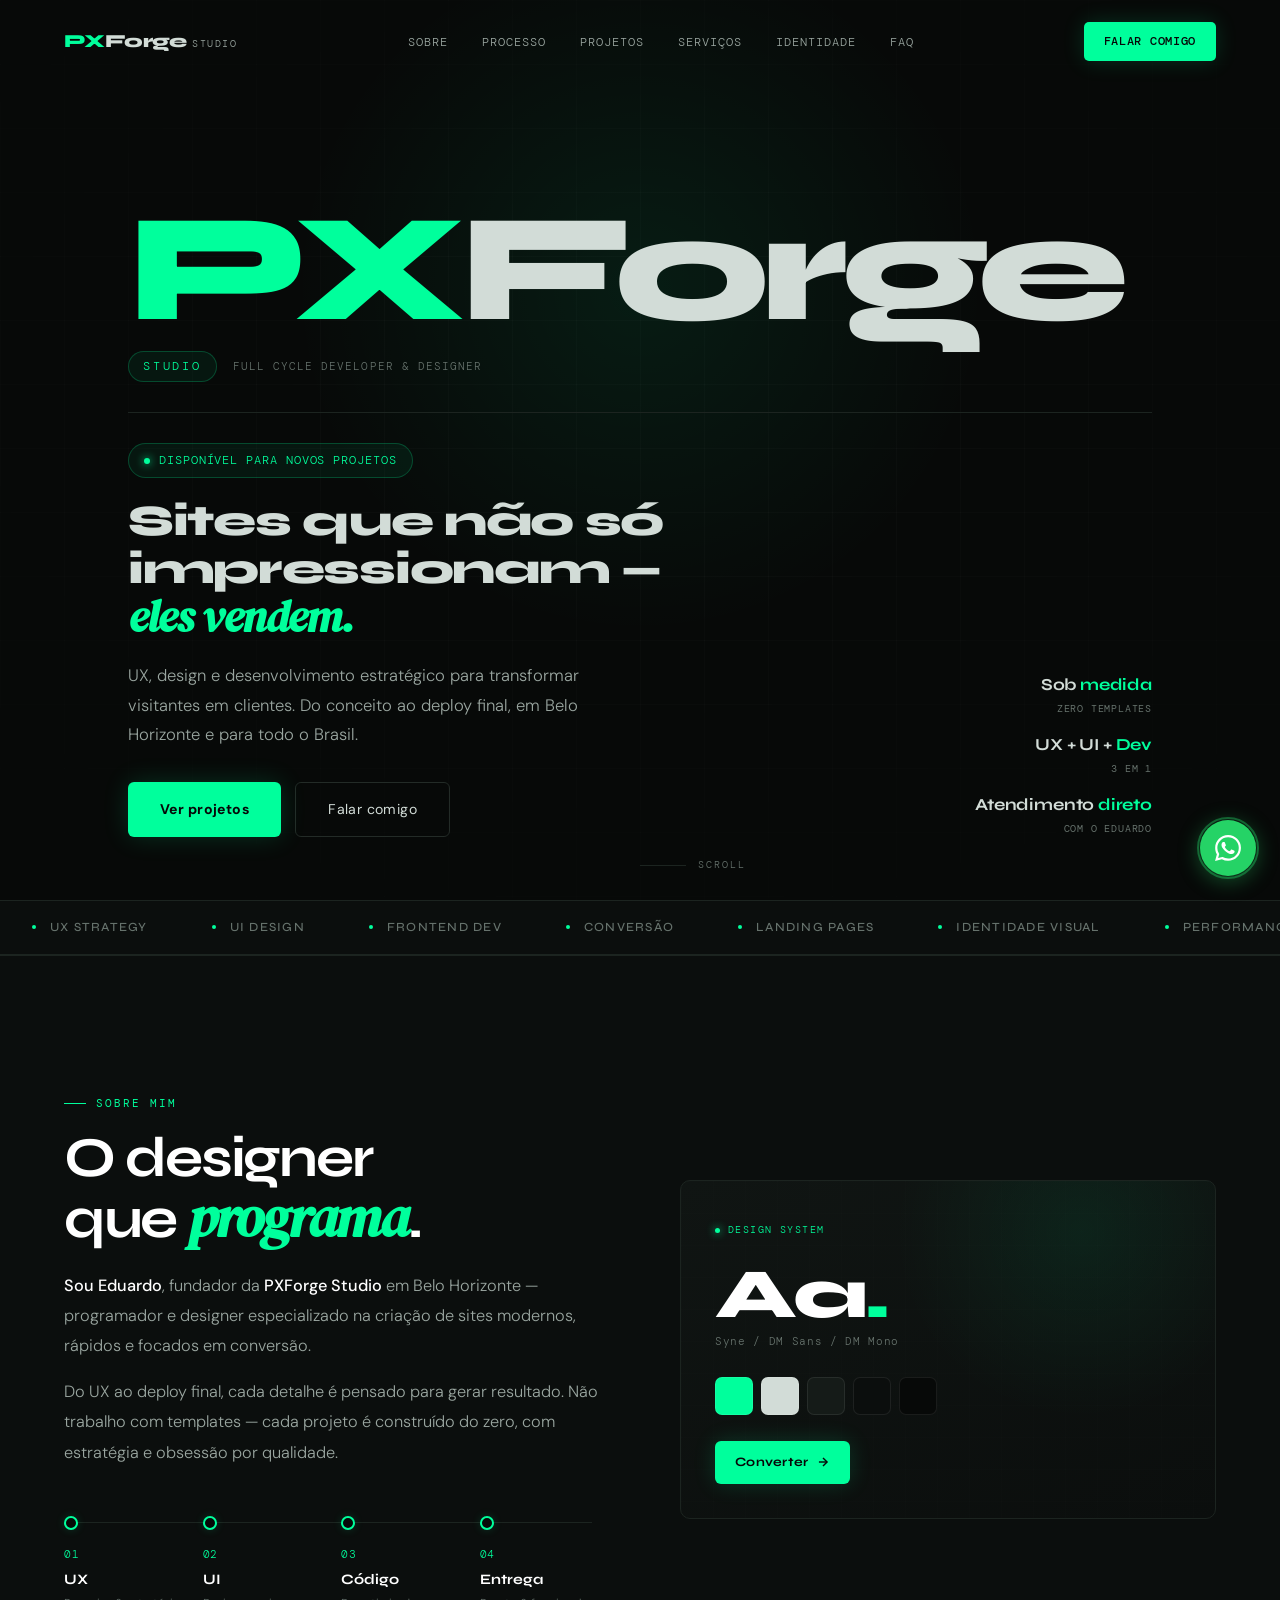
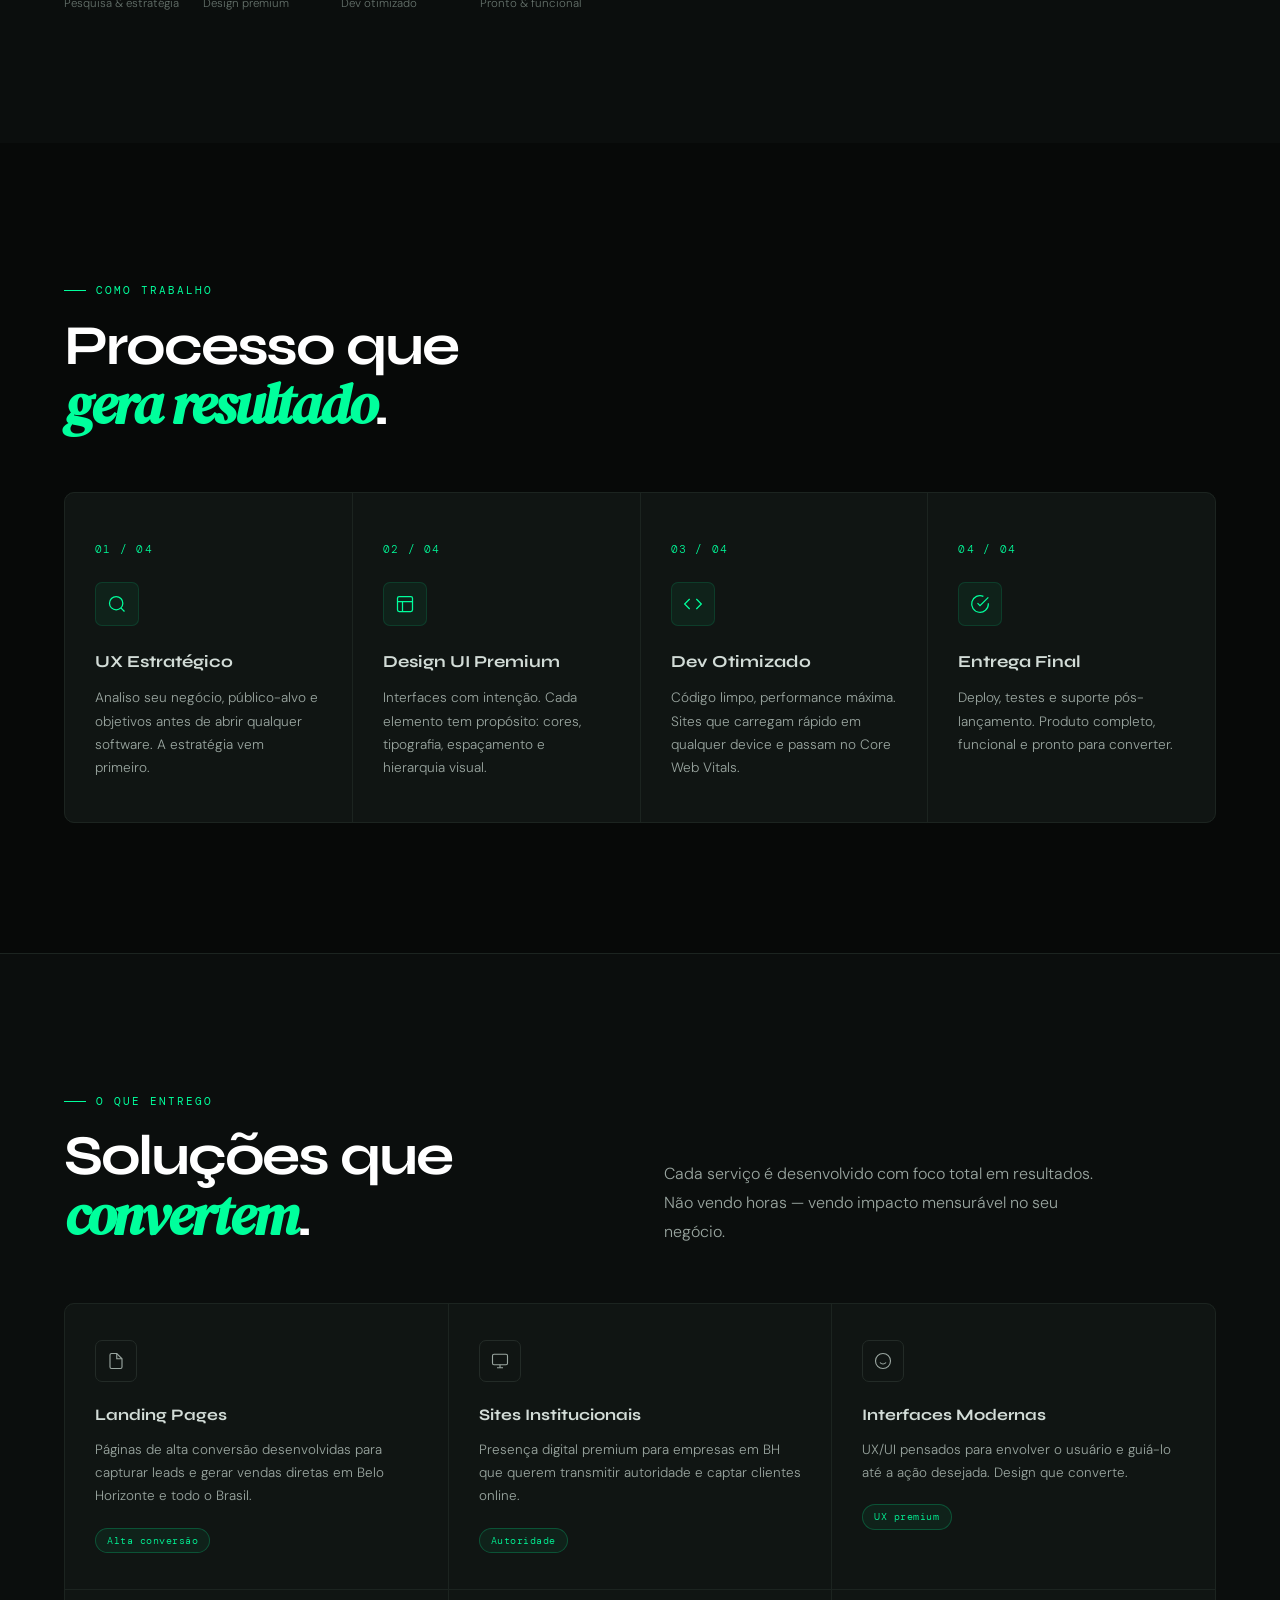
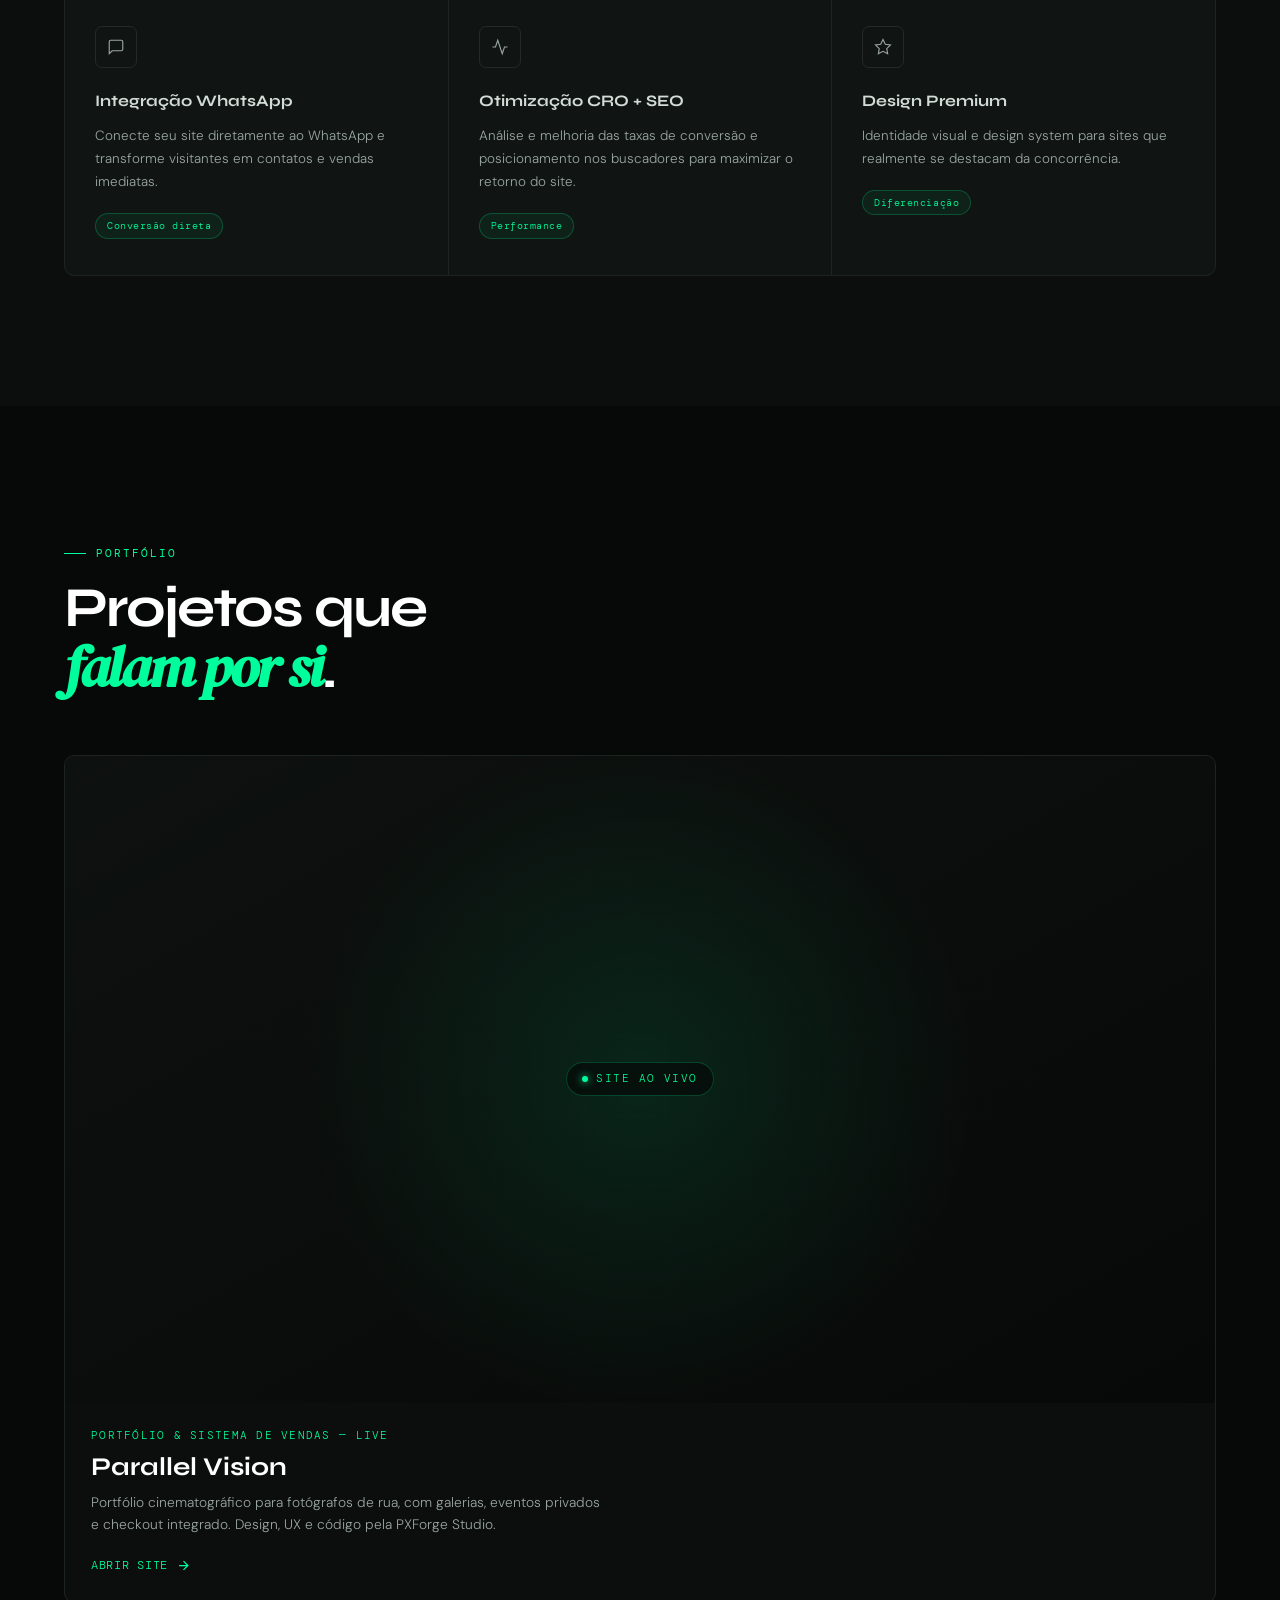
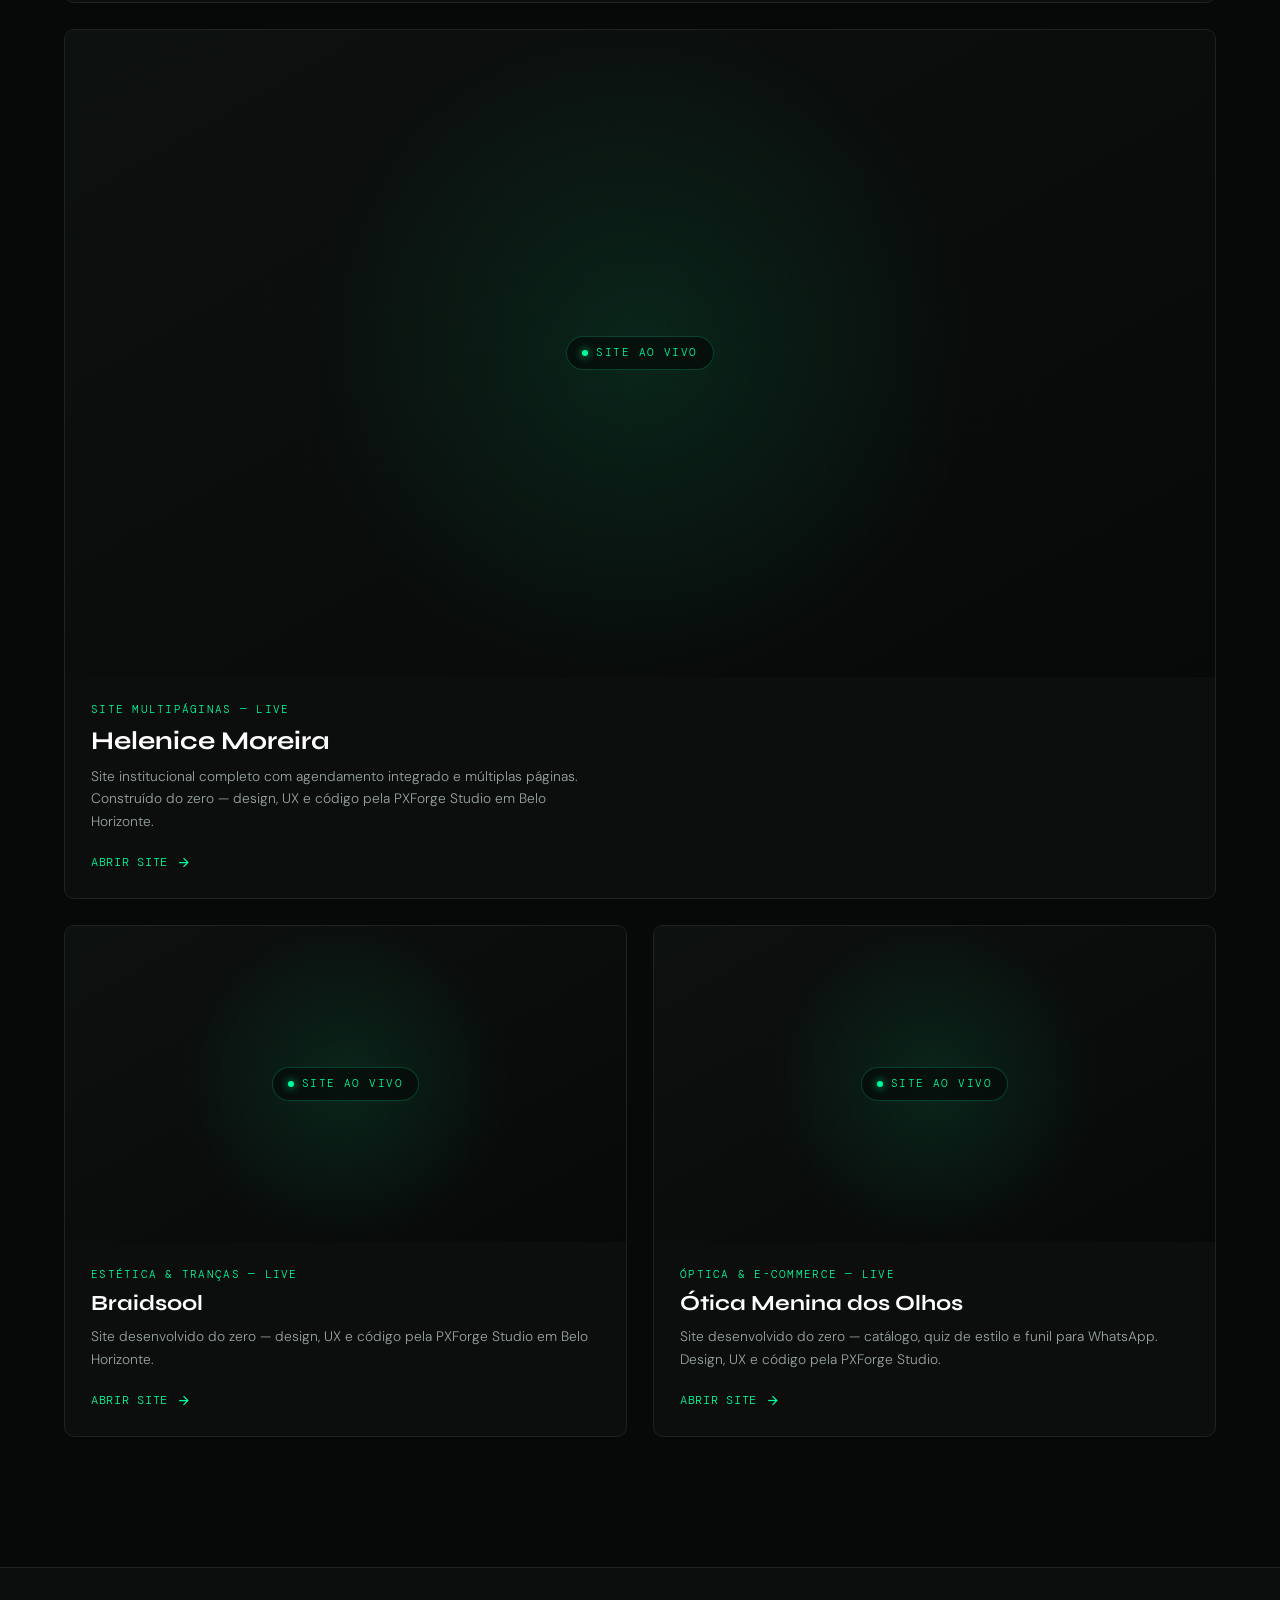
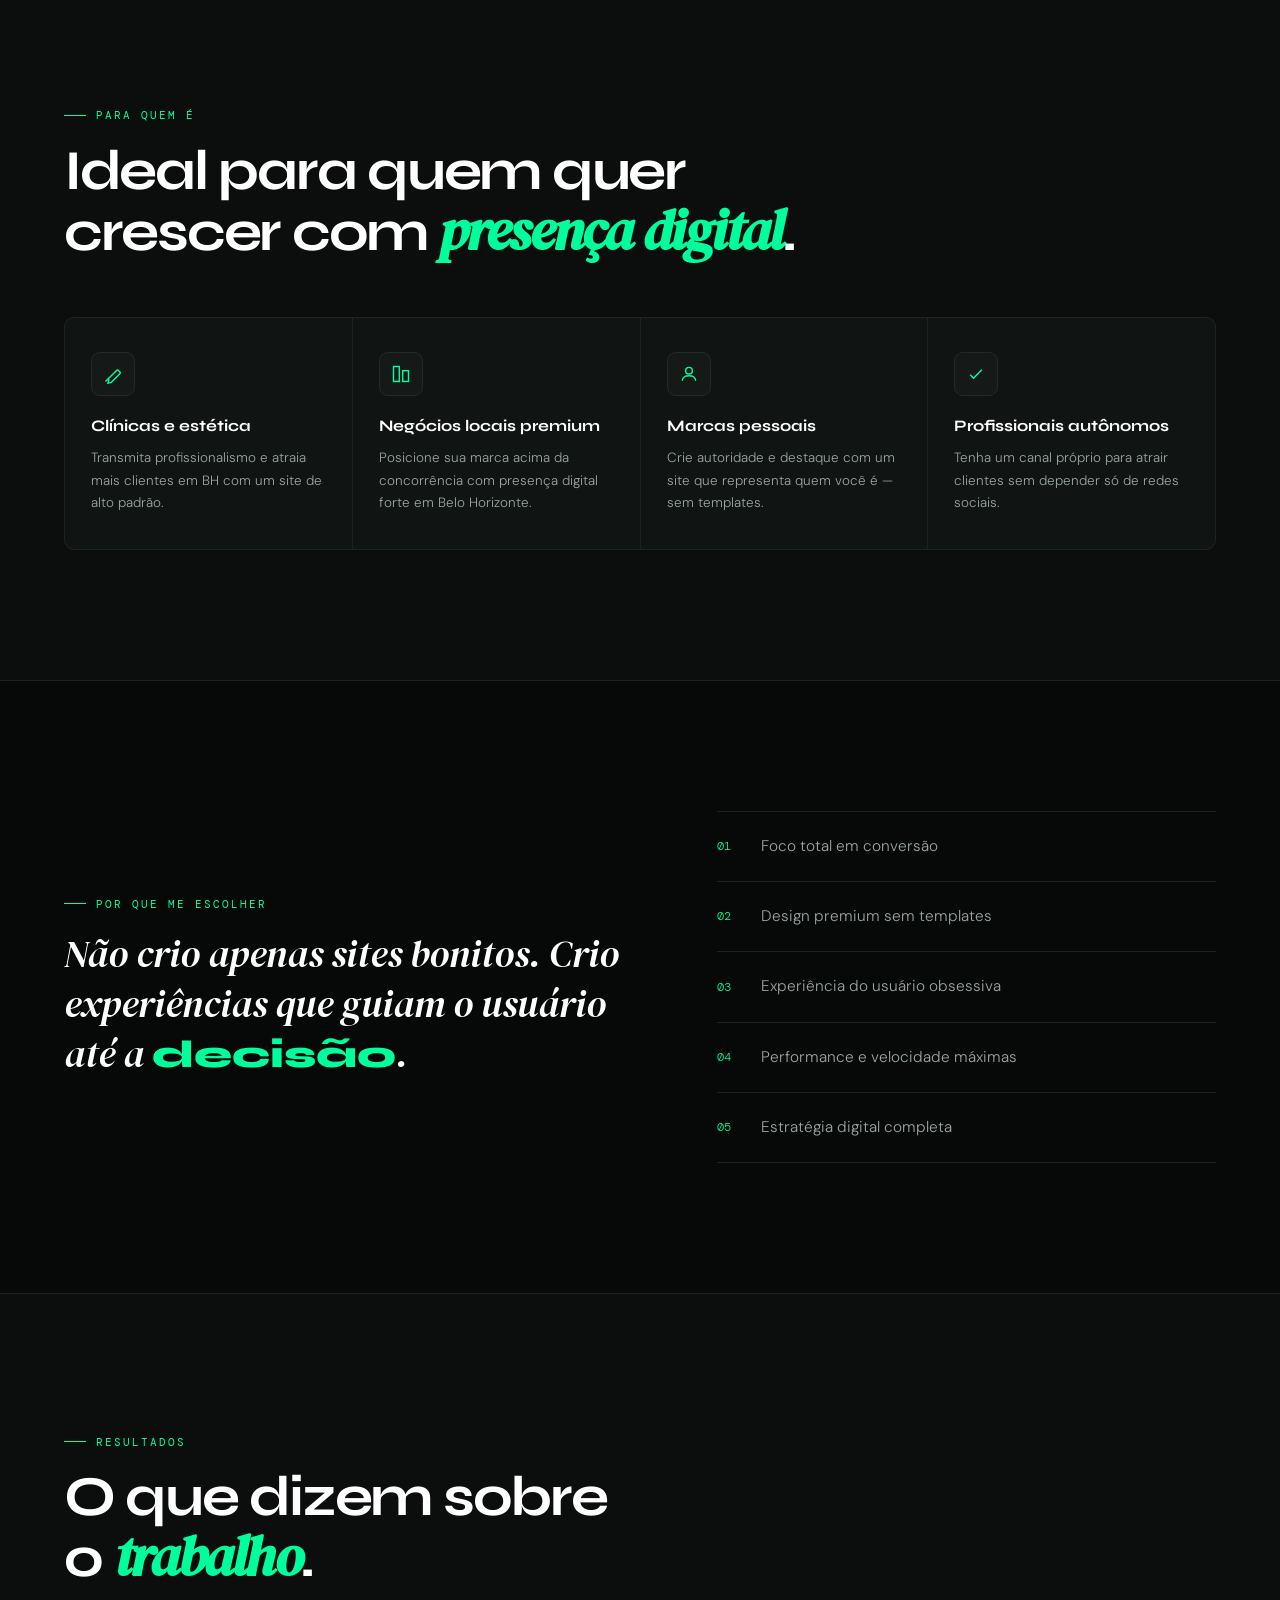
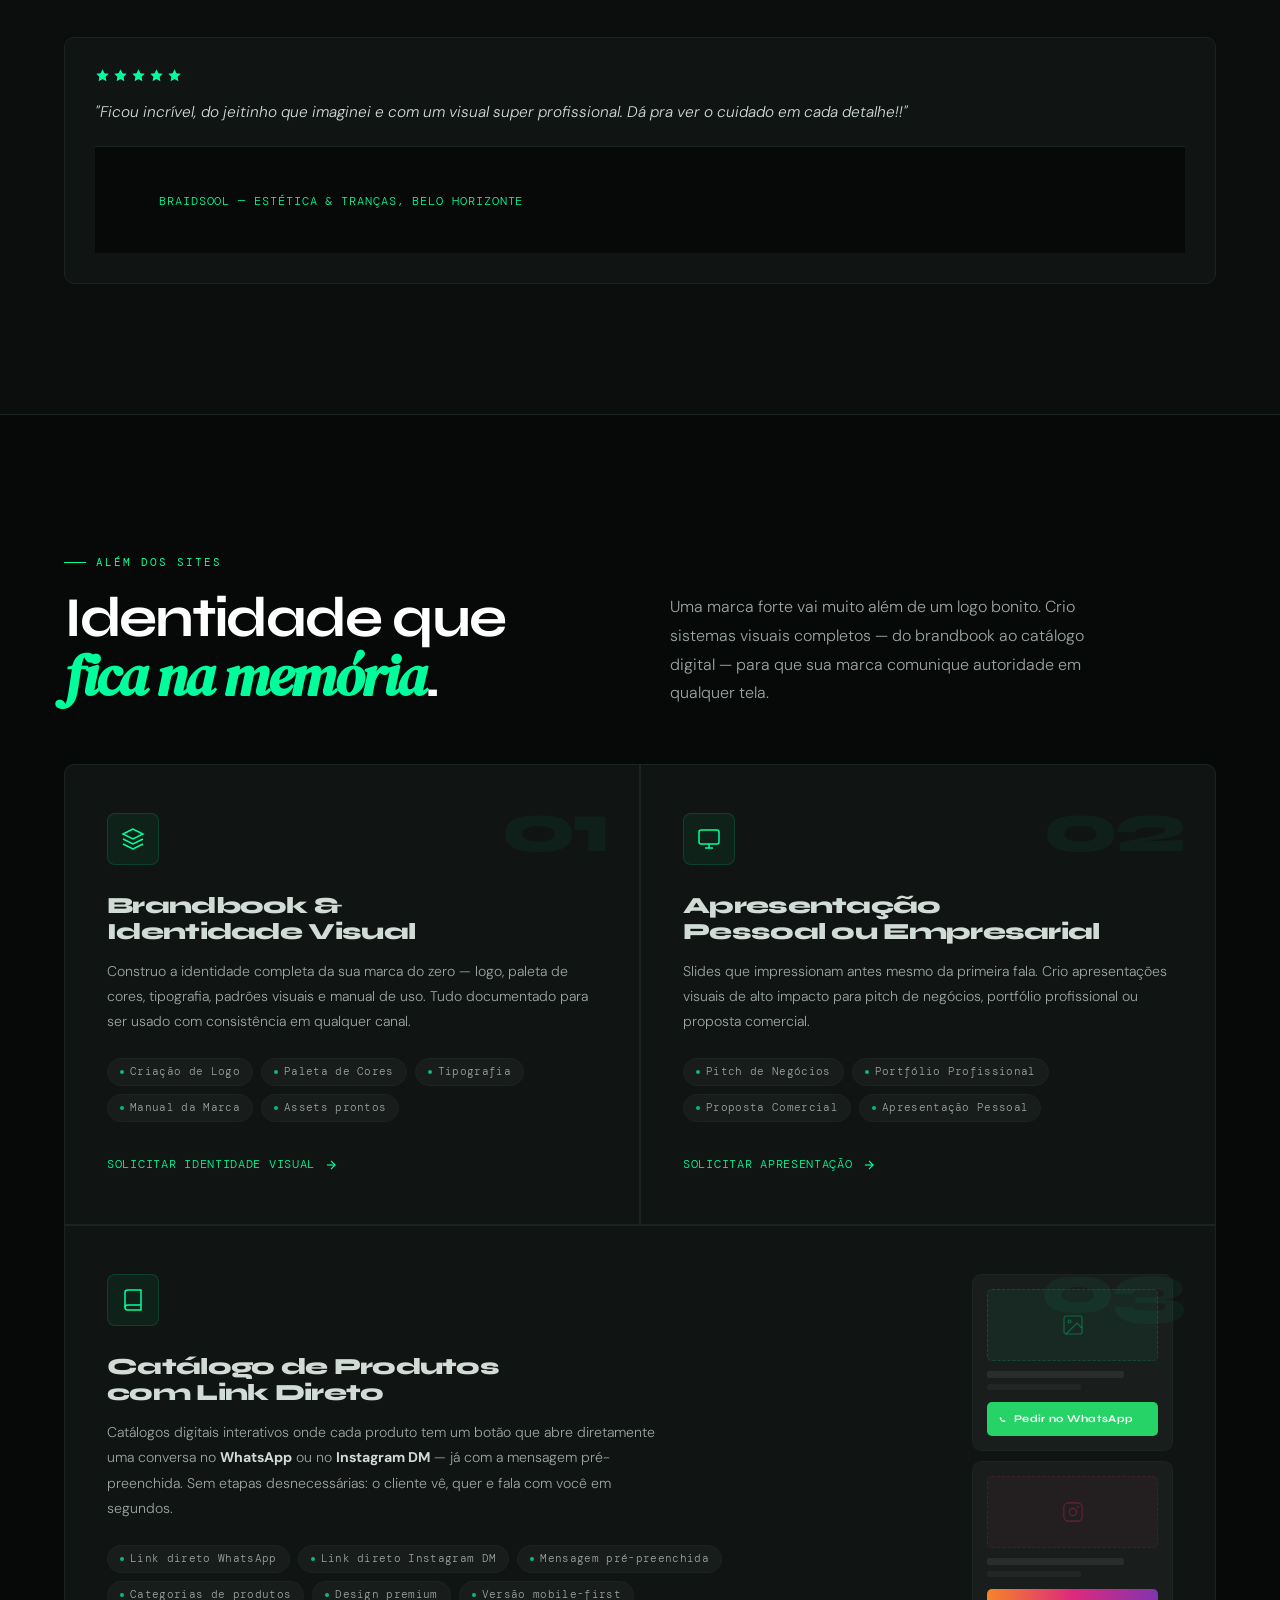
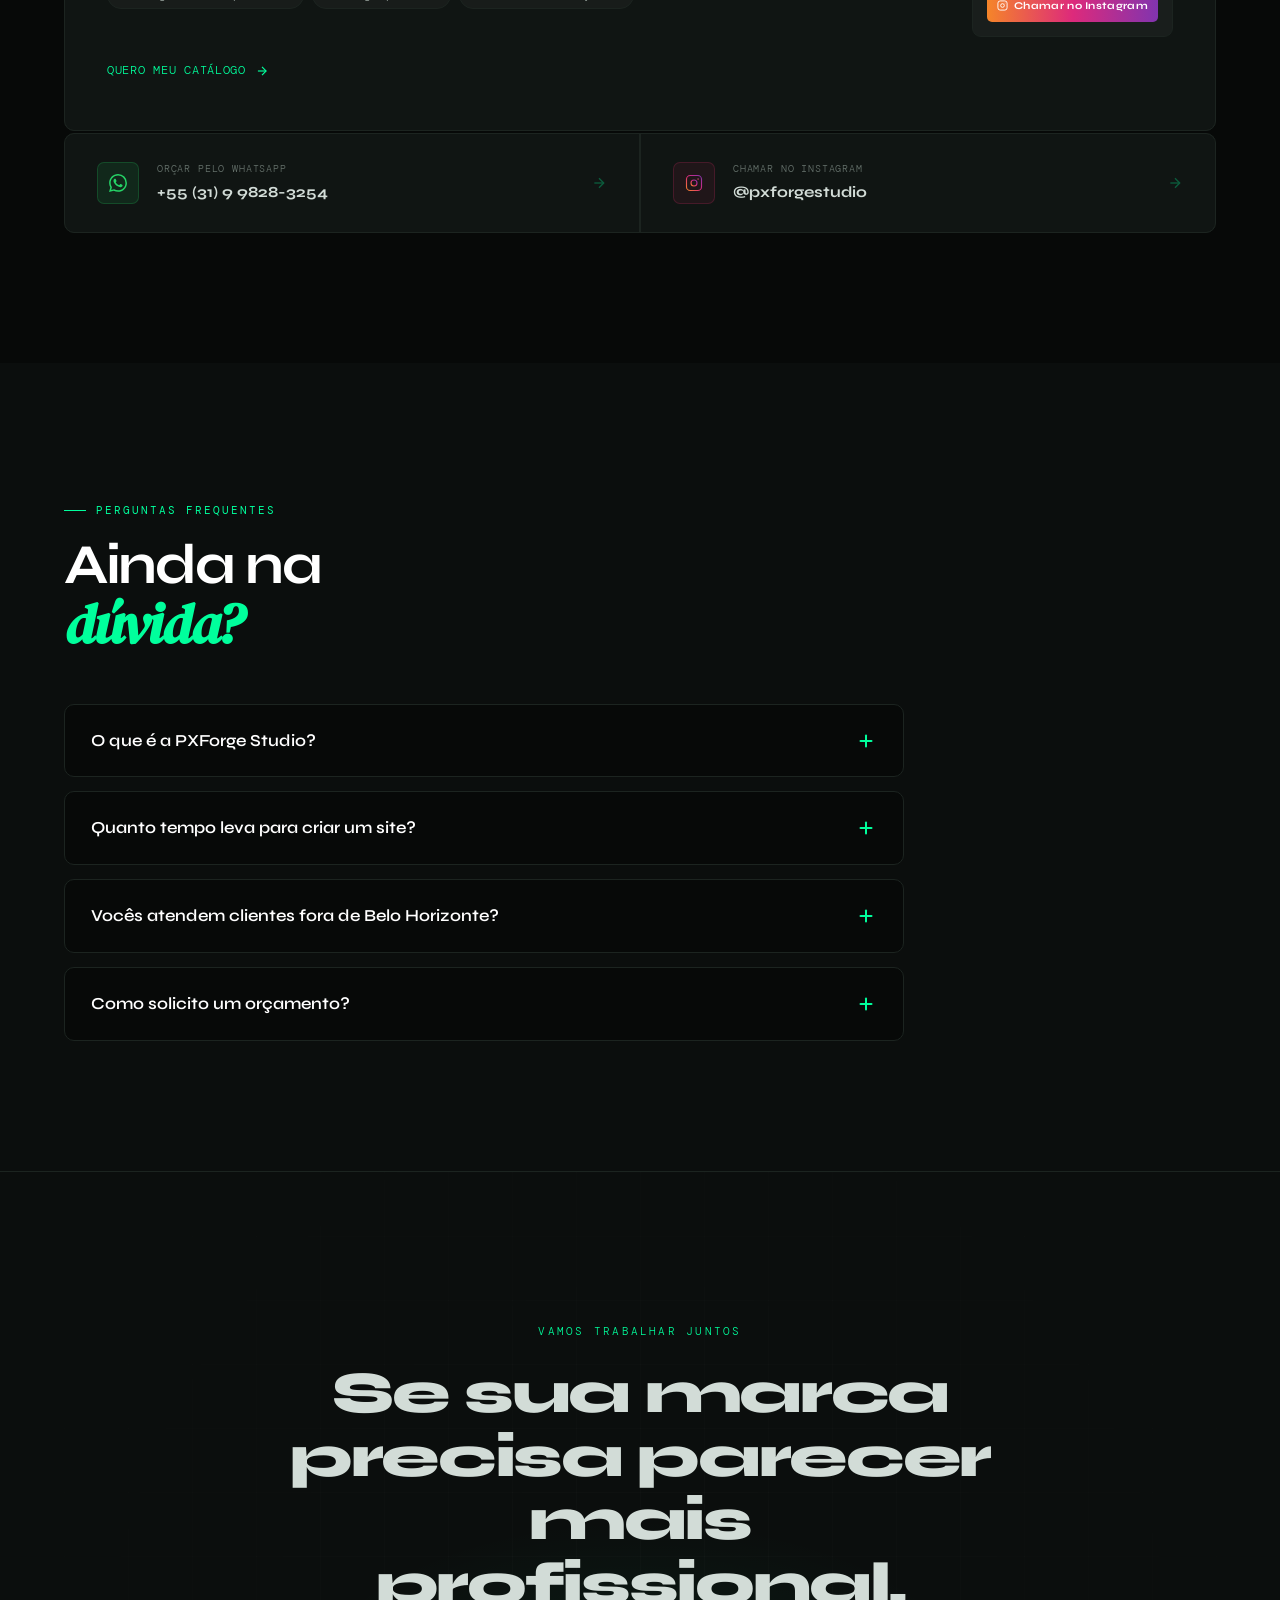
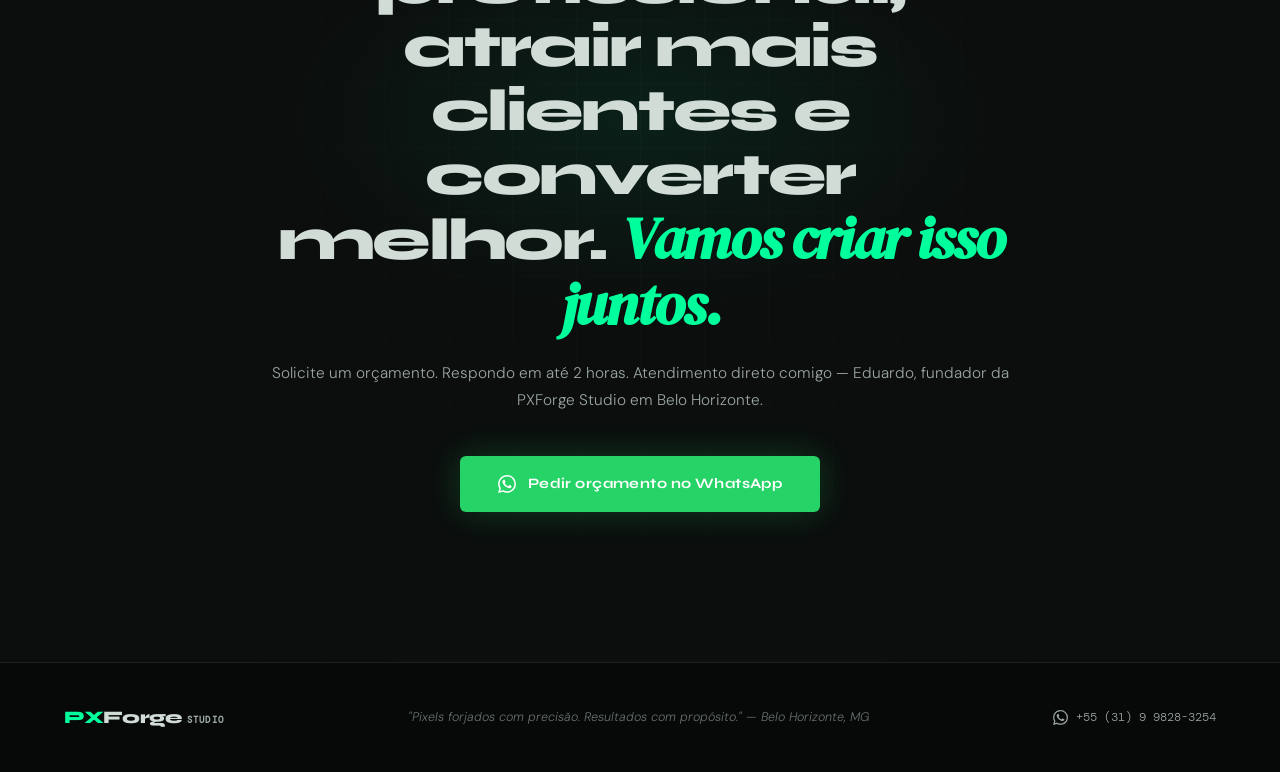
==== commit a6c21fb3: "Update greeting from 'Hello' to 'Goodbye'" ====
--- a/index.html
+++ b/index.html
@@ -7,27 +7,55 @@
 <!-- ═══════════════════════════════════════
      PRIMARY SEO META TAGS
 ════════════════════════════════════════ -->
-<title>PXForge Studio | Designer & Desenvolvedor Full Cycle em Belo Horizonte</title>
-<meta name="description" content="PXForge Studio — Design UI/UX premium e desenvolvimento web sob medida em Belo Horizonte. Sites que vendem: landing pages, sites institucionais e identidade visual. Atendimento direto. Orçamento grátis."/>
-<meta name="keywords" content="designer web belo horizonte, desenvolvedor frontend BH, criação de sites BH, landing page belo horizonte, design ui ux belo horizonte, identidade visual BH, agência web BH, site profissional belo horizonte, PXForge Studio"/>
+<title>PXForge Studio | Criação de Sites e Design Web em Belo Horizonte</title>
+<meta name="description" content="Estúdio de design e desenvolvimento web em Belo Horizonte. Sites sob medida, landing pages de alta conversão e identidade visual — feitos do zero, sem template. Orçamento grátis no WhatsApp."/>
+<meta name="keywords" content="criação de sites belo horizonte, designer web BH, desenvolvedor frontend belo horizonte, landing page de alta conversão, design ui ux belo horizonte, identidade visual BH, site profissional belo horizonte, agência de sites BH, PXForge Studio"/>
 <meta name="author" content="Eduardo — PXForge Studio"/>
+<meta name="publisher" content="PXForge Studio"/>
 <meta name="robots" content="index, follow, max-snippet:-1, max-image-preview:large, max-video-preview:-1"/>
+<meta name="googlebot" content="index, follow, max-snippet:-1, max-image-preview:large, max-video-preview:-1"/>
+<meta name="bingbot" content="index, follow"/>
 <meta name="theme-color" content="#060808"/>
+<meta name="color-scheme" content="dark"/>
+<meta name="rating" content="general"/>
 <meta name="geo.region" content="BR-MG"/>
-<meta name="geo.placename" content="Belo Horizonte"/>
+<meta name="geo.placename" content="Belo Horizonte, Minas Gerais"/>
+<meta name="geo.position" content="-19.9167;-43.9345"/>
+<meta name="ICBM" content="-19.9167, -43.9345"/>
 <link rel="canonical" href="https://pxforgestudio.com.br/"/>
+<link rel="alternate" hreflang="pt-BR" href="https://pxforgestudio.com.br/"/>
+<link rel="alternate" hreflang="x-default" href="https://pxforgestudio.com.br/"/>
+
+<!-- ═══════════════════════════════════════
+     ICONS / PWA
+════════════════════════════════════════ -->
+<link rel="icon" href="/favicon.ico" sizes="any"/>
+<link rel="icon" type="image/svg+xml" href="/favicon.svg"/>
+<link rel="icon" type="image/png" sizes="32x32" href="/favicon-32x32.png"/>
+<link rel="icon" type="image/png" sizes="16x16" href="/favicon-16x16.png"/>
+<link rel="apple-touch-icon" sizes="180x180" href="/apple-touch-icon.png"/>
+<link rel="manifest" href="/site.webmanifest"/>
+<link rel="mask-icon" href="/safari-pinned-tab.svg" color="#00ff9c"/>
+<meta name="application-name" content="PXForge Studio"/>
+<meta name="apple-mobile-web-app-title" content="PXForge Studio"/>
+<meta name="apple-mobile-web-app-capable" content="yes"/>
+<meta name="apple-mobile-web-app-status-bar-style" content="black-translucent"/>
+<meta name="mobile-web-app-capable" content="yes"/>
+<meta name="msapplication-TileColor" content="#060808"/>
 
 <!-- ═══════════════════════════════════════
      OPEN GRAPH
 ════════════════════════════════════════ -->
 <meta property="og:type" content="website"/>
 <meta property="og:url" content="https://pxforgestudio.com.br/"/>
-<meta property="og:title" content="PXForge Studio | Designer & Desenvolvedor Full Cycle em BH"/>
-<meta property="og:description" content="Sites que impressionam e vendem. UX, design premium e desenvolvimento web estratégico em Belo Horizonte. Do conceito ao deploy — atendimento direto com Eduardo."/>
+<meta property="og:title" content="PXForge Studio — Criação de Sites e Design Web em Belo Horizonte"/>
+<meta property="og:description" content="Sites que impressionam e vendem. Design premium e desenvolvimento web estratégico, do conceito ao deploy — atendimento direto com Eduardo, em BH."/>
 <meta property="og:image" content="https://pxforgestudio.com.br/og-image.jpg"/>
+<meta property="og:image:secure_url" content="https://pxforgestudio.com.br/og-image.jpg"/>
+<meta property="og:image:type" content="image/jpeg"/>
 <meta property="og:image:width" content="1200"/>
 <meta property="og:image:height" content="630"/>
-<meta property="og:image:alt" content="PXForge Studio — Designer e Desenvolvedor Full Cycle em Belo Horizonte"/>
+<meta property="og:image:alt" content="PXForge Studio — Criação de Sites e Design Web em Belo Horizonte"/>
 <meta property="og:site_name" content="PXForge Studio"/>
 <meta property="og:locale" content="pt_BR"/>
 
@@ -35,9 +63,10 @@
      TWITTER / X CARD
 ════════════════════════════════════════ -->
 <meta name="twitter:card" content="summary_large_image"/>
-<meta name="twitter:title" content="PXForge Studio | Designer & Dev Full Cycle em BH"/>
-<meta name="twitter:description" content="Sites que vendem. Design premium + desenvolvimento estratégico. Belo Horizonte."/>
+<meta name="twitter:title" content="PXForge Studio — Criação de Sites e Design Web em BH"/>
+<meta name="twitter:description" content="Sites que vendem. Design premium + desenvolvimento estratégico, feito do zero em Belo Horizonte."/>
 <meta name="twitter:image" content="https://pxforgestudio.com.br/og-image.jpg"/>
+<meta name="twitter:image:alt" content="PXForge Studio — estúdio de design e desenvolvimento web em Belo Horizonte"/>
 <meta name="twitter:site" content="@pxforgestudio"/>
 <meta name="twitter:creator" content="@pxforgestudio"/>
 
@@ -59,28 +88,35 @@
       "@type": "Organization",
       "@id": "https://pxforgestudio.com.br/#organization",
       "name": "PXForge Studio",
+      "alternateName": "PXForge",
       "url": "https://pxforgestudio.com.br/",
       "logo": {
         "@type": "ImageObject",
-        "url": "https://pxforgestudio.com.br/logo.png"
+        "@id": "https://pxforgestudio.com.br/#logo",
+        "url": "https://pxforgestudio.com.br/logo.png",
+        "contentUrl": "https://pxforgestudio.com.br/logo.png",
+        "caption": "PXForge Studio"
       },
-      "description": "Estúdio de design UI/UX e desenvolvimento web premium em Belo Horizonte. Especializado em sites de alta conversão, identidade visual e experiência do usuário.",
-      "founder": {
-        "@type": "Person",
-        "name": "Eduardo",
-        "jobTitle": "Full Cycle Designer & Developer"
+      "image": { "@id": "https://pxforgestudio.com.br/#logo" },
+      "slogan": "Pixels forjados com precisão. Resultados com propósito.",
+      "description": "Estúdio de design UI/UX e desenvolvimento web premium em Belo Horizonte. Especializado em sites de alta conversão, identidade visual e experiência do usuário — tudo feito do zero, sem templates.",
+      "founder": { "@id": "https://pxforgestudio.com.br/#eduardo" },
+      "foundingLocation": {
+        "@type": "Place",
+        "address": { "@type": "PostalAddress", "addressLocality": "Belo Horizonte", "addressRegion": "MG", "addressCountry": "BR" }
       },
-      "address": {
-        "@type": "PostalAddress",
-        "addressLocality": "Belo Horizonte",
-        "addressRegion": "MG",
-        "addressCountry": "BR"
-      },
+      "areaServed": [
+        { "@type": "City", "name": "Belo Horizonte" },
+        { "@type": "Country", "name": "Brasil" }
+      ],
+      "knowsAbout": ["Design UI/UX","Desenvolvimento web front-end","Landing pages de alta conversão","Identidade visual","Experiência do usuário","HTML, CSS e JavaScript"],
+      "knowsLanguage": ["pt-BR"],
       "contactPoint": {
         "@type": "ContactPoint",
         "telephone": "+55-31-99828-3254",
         "contactType": "customer service",
-        "availableLanguage": "Portuguese"
+        "areaServed": "BR",
+        "availableLanguage": ["Portuguese"]
       },
       "sameAs": [
         "https://instagram.com/pxforgestudio",
@@ -88,113 +124,82 @@
       ]
     },
     {
-      "@type": "LocalBusiness",
-      "@id": "https://pxforgestudio.com.br/#localbusiness",
+      "@type": "Person",
+      "@id": "https://pxforgestudio.com.br/#eduardo",
+      "name": "Eduardo",
+      "jobTitle": "Designer & Desenvolvedor Full Cycle",
+      "worksFor": { "@id": "https://pxforgestudio.com.br/#organization" },
+      "knowsAbout": ["Design de produto","Desenvolvimento web","UX/UI","Identidade visual"],
+      "sameAs": ["https://instagram.com/pxforgestudio"]
+    },
+    {
+      "@type": "ProfessionalService",
+      "@id": "https://pxforgestudio.com.br/#business",
       "name": "PXForge Studio",
-      "description": "Estúdio de design e desenvolvimento web premium em Belo Horizonte. Criação de sites, landing pages e identidade visual com foco em conversão.",
+      "image": "https://pxforgestudio.com.br/og-image.jpg",
+      "logo": { "@id": "https://pxforgestudio.com.br/#logo" },
       "url": "https://pxforgestudio.com.br/",
       "telephone": "+55-31-99828-3254",
+      "description": "Criação de sites, landing pages e identidade visual com foco em conversão, em Belo Horizonte e para todo o Brasil.",
+      "parentOrganization": { "@id": "https://pxforgestudio.com.br/#organization" },
       "priceRange": "$$",
-      "address": {
-        "@type": "PostalAddress",
-        "addressLocality": "Belo Horizonte",
-        "addressRegion": "MG",
-        "addressCountry": "BR"
-      },
-      "geo": {
-        "@type": "GeoCoordinates",
-        "latitude": "-19.9167",
-        "longitude": "-43.9345"
-      },
-      "openingHoursSpecification": {
-        "@type": "OpeningHoursSpecification",
-        "dayOfWeek": ["Monday","Tuesday","Wednesday","Thursday","Friday"],
-        "opens": "09:00",
-        "closes": "18:00"
-      },
-      "hasMap": "https://maps.google.com/?q=Belo+Horizonte,MG,Brasil"
+      "currenciesAccepted": "BRL",
+      "paymentAccepted": ["Pix","Cartão de crédito","Transferência bancária"],
+      "address": { "@type": "PostalAddress", "addressLocality": "Belo Horizonte", "addressRegion": "MG", "addressCountry": "BR" },
+      "geo": { "@type": "GeoCoordinates", "latitude": "-19.9167", "longitude": "-43.9345" },
+      "areaServed": [ {"@type":"City","name":"Belo Horizonte"}, {"@type":"Country","name":"Brasil"} ],
+      "openingHoursSpecification": { "@type": "OpeningHoursSpecification", "dayOfWeek": ["Monday","Tuesday","Wednesday","Thursday","Friday"], "opens": "09:00", "closes": "18:00" },
+      "hasMap": "https://maps.google.com/?q=Belo+Horizonte,MG,Brasil",
+      "sameAs": ["https://instagram.com/pxforgestudio","https://wa.me/5531998283254"],
+      "hasOfferCatalog": {
+        "@type": "OfferCatalog",
+        "name": "Serviços — PXForge Studio",
+        "itemListElement": [
+          { "@type":"Offer","itemOffered":{"@type":"Service","name":"Landing Pages de Alta Conversão","description":"Páginas desenvolvidas para capturar leads e gerar vendas diretas.","provider":{"@id":"https://pxforgestudio.com.br/#organization"},"areaServed":"Brasil"} },
+          { "@type":"Offer","itemOffered":{"@type":"Service","name":"Sites Institucionais Premium","description":"Presença digital premium para empresas que querem transmitir autoridade.","provider":{"@id":"https://pxforgestudio.com.br/#organization"},"areaServed":"Brasil"} },
+          { "@type":"Offer","itemOffered":{"@type":"Service","name":"Identidade Visual e Brandbook","description":"Identidade visual completa — logo, paleta, tipografia e manual da marca.","provider":{"@id":"https://pxforgestudio.com.br/#organization"},"areaServed":"Brasil"} }
+        ]
+      }
     },
     {
       "@type": "WebSite",
       "@id": "https://pxforgestudio.com.br/#website",
       "url": "https://pxforgestudio.com.br/",
       "name": "PXForge Studio",
-      "description": "Designer e desenvolvedor full cycle em Belo Horizonte — sites que vendem.",
-      "publisher": {
-        "@id": "https://pxforgestudio.com.br/#organization"
-      },
-      "potentialAction": {
-        "@type": "SearchAction",
-        "target": "https://pxforgestudio.com.br/?s={search_term_string}",
-        "query-input": "required name=search_term_string"
-      }
+      "description": "Criação de sites e design web em Belo Horizonte — sites que vendem.",
+      "inLanguage": "pt-BR",
+      "publisher": { "@id": "https://pxforgestudio.com.br/#organization" }
+    },
+    {
+      "@type": "WebPage",
+      "@id": "https://pxforgestudio.com.br/#webpage",
+      "url": "https://pxforgestudio.com.br/",
+      "name": "PXForge Studio | Criação de Sites e Design Web em Belo Horizonte",
+      "description": "Estúdio de design e desenvolvimento web em Belo Horizonte. Sites sob medida, landing pages e identidade visual, feitos do zero.",
+      "isPartOf": { "@id": "https://pxforgestudio.com.br/#website" },
+      "about": { "@id": "https://pxforgestudio.com.br/#organization" },
+      "inLanguage": "pt-BR",
+      "primaryImageOfPage": { "@type": "ImageObject", "url": "https://pxforgestudio.com.br/og-image.jpg" }
     },
     {
       "@type": "ItemList",
-      "name": "Serviços — PXForge Studio",
+      "@id": "https://pxforgestudio.com.br/#portfolio",
+      "name": "Portfólio — Projetos PXForge Studio",
       "itemListElement": [
-        {
-          "@type": "ListItem",
-          "position": 1,
-          "item": {
-            "@type": "Service",
-            "name": "Landing Pages de Alta Conversão",
-            "description": "Páginas de alta conversão desenvolvidas para capturar leads e gerar vendas diretas em Belo Horizonte.",
-            "provider": {"@id": "https://pxforgestudio.com.br/#organization"},
-            "areaServed": "Belo Horizonte"
-          }
-        },
-        {
-          "@type": "ListItem",
-          "position": 2,
-          "item": {
-            "@type": "Service",
-            "name": "Sites Institucionais Premium",
-            "description": "Presença digital premium para empresas em BH que querem transmitir autoridade.",
-            "provider": {"@id": "https://pxforgestudio.com.br/#organization"},
-            "areaServed": "Belo Horizonte"
-          }
-        },
-        {
-          "@type": "ListItem",
-          "position": 3,
-          "item": {
-            "@type": "Service",
-            "name": "Identidade Visual e Brandbook",
-            "description": "Criação de identidade visual completa — logo, paleta, tipografia e manual da marca.",
-            "provider": {"@id": "https://pxforgestudio.com.br/#organization"},
-            "areaServed": "Belo Horizonte"
-          }
-        }
+        { "@type":"ListItem","position":1,"item":{"@type":"WebSite","name":"Parallel Vision","url":"https://parallelvision.com.br/","description":"Portfólio cinematográfico com sistema de vendas para fotógrafos de rua.","creator":{"@id":"https://pxforgestudio.com.br/#organization"}} },
+        { "@type":"ListItem","position":2,"item":{"@type":"WebSite","name":"Helenice Moreira","url":"https://helenicemoreira.com.br/","description":"Site institucional multipáginas com agendamento integrado.","creator":{"@id":"https://pxforgestudio.com.br/#organization"}} },
+        { "@type":"ListItem","position":3,"item":{"@type":"WebSite","name":"Braidsool","url":"https://dudruz.github.io/Braidsool/","description":"Site de estética e tranças desenvolvido do zero.","creator":{"@id":"https://pxforgestudio.com.br/#organization"}} },
+        { "@type":"ListItem","position":4,"item":{"@type":"WebSite","name":"Ótica Menina dos Olhos","url":"https://oticameninaadosolhos.com.br/","description":"Site de óptica com catálogo, quiz de estilo e funil para WhatsApp.","creator":{"@id":"https://pxforgestudio.com.br/#organization"}} }
       ]
     },
     {
       "@type": "FAQPage",
+      "@id": "https://pxforgestudio.com.br/#faq",
       "mainEntity": [
-        {
-          "@type": "Question",
-          "name": "O que é a PXForge Studio?",
-          "acceptedAnswer": {
-            "@type": "Answer",
-            "text": "PXForge Studio é um estúdio de design e desenvolvimento web premium em Belo Horizonte, fundado por Eduardo. Especializado em sites de alta conversão, UX/UI e identidade visual — tudo feito do zero, sem templates."
-          }
-        },
-        {
-          "@type": "Question",
-          "name": "Qual o prazo para criação de um site?",
-          "acceptedAnswer": {
-            "@type": "Answer",
-            "text": "O prazo varia conforme o projeto. Sites menores e landing pages podem ser entregues em 7 a 14 dias. Projetos maiores são combinados diretamente com o cliente."
-          }
-        },
-        {
-          "@type": "Question",
-          "name": "Como solicitar um orçamento?",
-          "acceptedAnswer": {
-            "@type": "Answer",
-            "text": "O orçamento é solicitado diretamente pelo WhatsApp +55 31 99828-3254. O atendimento é feito pelo próprio Eduardo, fundador da PXForge Studio."
-          }
-        }
+        { "@type":"Question","name":"O que é a PXForge Studio?","acceptedAnswer":{"@type":"Answer","text":"A PXForge Studio é um estúdio de design e desenvolvimento web em Belo Horizonte, fundado por Eduardo. Criamos sites, landing pages e identidade visual do zero — sem templates — com foco em conversão e experiência do usuário."} },
+        { "@type":"Question","name":"Quanto tempo leva para criar um site?","acceptedAnswer":{"@type":"Answer","text":"Depende do escopo. Landing pages e sites menores costumam ficar prontos em 7 a 14 dias. Projetos maiores, com várias páginas ou integrações, têm o prazo combinado diretamente com o cliente no início."} },
+        { "@type":"Question","name":"Vocês atendem clientes fora de Belo Horizonte?","acceptedAnswer":{"@type":"Answer","text":"Sim. O atendimento é remoto e a PXForge Studio trabalha com clientes de todo o Brasil. Todo o processo — briefing, aprovações e entrega — é feito online."} },
+        { "@type":"Question","name":"Como solicito um orçamento?","acceptedAnswer":{"@type":"Answer","text":"O orçamento é gratuito e feito diretamente pelo WhatsApp (+55 31 99828-3254), no atendimento com o próprio Eduardo, fundador da PXForge Studio."} }
       ]
     }
   ]
@@ -598,8 +603,9 @@
 
 /* ═══ PROJECTS ═══ */
 #projects{background:var(--black);}
-.proj-featured{display:grid;grid-template-columns:1fr;gap:22px;margin-top:56px;}
-.proj-secondary{display:grid;grid-template-columns:1fr 1fr;gap:22px;margin-top:22px;}
+#projects .wrap{max-width:1400px;}
+.proj-featured{display:grid;grid-template-columns:1fr;gap:26px;margin-top:56px;}
+.proj-secondary{display:grid;grid-template-columns:1fr 1fr;gap:26px;margin-top:26px;}
 
 .proj-card{
   position:relative;display:flex;flex-direction:column;
@@ -610,7 +616,7 @@
 .proj-card:hover{border-color:var(--green-border);transform:translateY(-3px);box-shadow:0 18px 50px rgba(0,0,0,.4);}
 
 .proj-preview{position:relative;overflow:hidden;aspect-ratio:16/9;background:linear-gradient(150deg,#0d110f,#070908);}
-.proj-card.featured .proj-preview{aspect-ratio:16/8;}
+.proj-card.featured .proj-preview{aspect-ratio:16/9;}
 
 /* branded cover (sempre presente — base layer; no mobile é a visual principal) */
 .proj-cover{position:absolute;inset:0;display:flex;align-items:center;justify-content:center;overflow:hidden;}
@@ -632,7 +638,7 @@
 
 /* iframe ao vivo — carregado via JS só no desktop, sobreposto à capa */
 .proj-preview iframe{
-  position:absolute;top:0;left:0;width:1600px;height:900px;
+  position:absolute;top:0;left:0;width:1440px;height:960px;
   transform-origin:top left;border:0;pointer-events:none;
   opacity:0;transition:opacity .6s ease;
   filter:saturate(.97) brightness(.97);
@@ -651,6 +657,35 @@
 }
 .proj-card:hover .proj-open{gap:14px;}
 .proj-open svg{width:15px;height:15px;stroke:currentColor;fill:none;stroke-width:2;}
+
+/* ═══ FAQ ═══ */
+#faq{background:var(--off-black);}
+.faq-list{margin-top:48px;max-width:840px;display:flex;flex-direction:column;gap:14px;}
+.faq-item{
+  border:1px solid var(--border);border-radius:var(--radius);
+  background:var(--black);overflow:hidden;transition:border-color .3s;
+}
+.faq-item[open]{border-color:var(--green-border);}
+.faq-item summary{
+  list-style:none;cursor:pointer;padding:22px 26px;
+  display:flex;align-items:center;justify-content:space-between;gap:18px;
+  font-family:var(--font-display);font-weight:600;font-size:1.05rem;color:var(--white-pure);
+}
+.faq-item summary::-webkit-details-marker{display:none;}
+.faq-item summary:hover{color:var(--green-soft);}
+.faq-q-icon{flex-shrink:0;width:22px;height:22px;position:relative;}
+.faq-q-icon::before,.faq-q-icon::after{
+  content:'';position:absolute;background:var(--green);border-radius:2px;
+  top:50%;left:50%;transform:translate(-50%,-50%);
+}
+.faq-q-icon::before{width:13px;height:2px;}
+.faq-q-icon::after{width:2px;height:13px;transition:transform .3s;}
+.faq-item[open] .faq-q-icon::after{transform:translate(-50%,-50%) scaleY(0);}
+.faq-a{padding:0 26px 24px;color:var(--secondary);font-size:.95rem;line-height:1.75;max-width:700px;}
+@media(max-width:760px){
+  .faq-item summary{font-size:.98rem;padding:18px 20px;}
+  .faq-a{padding:0 20px 20px;}
+}
 
 /* ═══ IDEAL ═══ */
 #ideal{background:var(--off-black);border-top:1px solid var(--border);}
@@ -862,6 +897,7 @@
       <li><a href="#projects">Projetos</a></li>
       <li><a href="#services">Serviços</a></li>
       <li><a href="#branding">Identidade</a></li>
+      <li><a href="#faq">FAQ</a></li>
     </ul>
     <div class="nav-right">
       <a href="https://wa.me/5531998283254" class="nav-cta" target="_blank" rel="noopener noreferrer">Falar comigo</a>
@@ -879,6 +915,7 @@
   <a href="#projects" class="mm-link">Projetos <span>03</span></a>
   <a href="#services" class="mm-link">Serviços <span>04</span></a>
   <a href="#branding" class="mm-link">Identidade <span>05</span></a>
+  <a href="#faq" class="mm-link">FAQ <span>06</span></a>
   <a href="https://wa.me/5531998283254?text=Olá! Vi o portfólio da PXForge Studio e quero orçar um projeto." class="mm-cta" target="_blank" rel="noopener noreferrer">
     <svg viewBox="0 0 24 24" aria-hidden="true"><path d="M17.472 14.382c-.297-.149-1.758-.867-2.03-.967-.273-.099-.471-.148-.67.15-.197.297-.767.966-.94 1.164-.173.199-.347.223-.644.075-.297-.15-1.255-.463-2.39-1.475-.883-.788-1.48-1.761-1.653-2.059-.173-.297-.018-.458.13-.606.134-.133.298-.347.446-.52.149-.174.198-.298.298-.497.099-.198.05-.371-.025-.52-.075-.149-.669-1.612-.916-2.207-.242-.579-.487-.5-.669-.51-.173-.008-.371-.01-.57-.01-.198 0-.52.074-.792.372-.272.297-1.04 1.016-1.04 2.479 0 1.462 1.065 2.875 1.213 3.074.149.198 2.096 3.2 5.077 4.487.709.306 1.262.489 1.694.625.712.227 1.36.195 1.871.118.571-.085 1.758-.719 2.006-1.413.248-.694.248-1.289.173-1.413-.074-.124-.272-.198-.57-.347m-5.421 7.403h-.004a9.87 9.87 0 01-5.031-1.378l-.361-.214-3.741.982.998-3.648-.235-.374a9.86 9.86 0 01-1.51-5.26c.001-5.45 4.436-9.884 9.888-9.884 2.64 0 5.122 1.03 6.988 2.898a9.825 9.825 0 012.893 6.994c-.003 5.45-4.437 9.884-9.885 9.884m8.413-18.297A11.815 11.815 0 0012.05 0C5.495 0 .16 5.335.157 11.892c0 2.096.547 4.142 1.588 5.945L.057 24l6.305-1.654a11.882 11.882 0 005.683 1.448h.005c6.554 0 11.89-5.335 11.893-11.893a11.821 11.821 0 00-3.48-8.413z"/></svg>
     Pedir orçamento
@@ -1304,6 +1341,34 @@
   </div>
 </section>
 
+<!-- FAQ -->
+<section id="faq" aria-labelledby="faq-heading">
+  <div class="wrap">
+    <div class="reveal">
+      <span class="eyebrow">Perguntas frequentes</span>
+      <h2 class="title" id="faq-heading">Ainda na<br/><em>dúvida?</em></h2>
+    </div>
+    <div class="faq-list reveal">
+      <details class="faq-item">
+        <summary>O que é a PXForge Studio? <span class="faq-q-icon" aria-hidden="true"></span></summary>
+        <div class="faq-a">A PXForge Studio é um estúdio de design e desenvolvimento web em Belo Horizonte, fundado por Eduardo. Criamos sites, landing pages e identidade visual do zero — sem templates — com foco em conversão e experiência do usuário.</div>
+      </details>
+      <details class="faq-item">
+        <summary>Quanto tempo leva para criar um site? <span class="faq-q-icon" aria-hidden="true"></span></summary>
+        <div class="faq-a">Depende do escopo. Landing pages e sites menores costumam ficar prontos em 7 a 14 dias. Projetos maiores, com várias páginas ou integrações, têm o prazo combinado diretamente com o cliente no início.</div>
+      </details>
+      <details class="faq-item">
+        <summary>Vocês atendem clientes fora de Belo Horizonte? <span class="faq-q-icon" aria-hidden="true"></span></summary>
+        <div class="faq-a">Sim. O atendimento é remoto e a PXForge Studio trabalha com clientes de todo o Brasil. Todo o processo — briefing, aprovações e entrega — é feito online.</div>
+      </details>
+      <details class="faq-item">
+        <summary>Como solicito um orçamento? <span class="faq-q-icon" aria-hidden="true"></span></summary>
+        <div class="faq-a">O orçamento é gratuito e feito diretamente pelo WhatsApp (+55 31 99828-3254), no atendimento com o próprio Eduardo, fundador da PXForge Studio.</div>
+      </details>
+    </div>
+  </div>
+</section>
+
 <!-- CTA -->
 <section id="cta" aria-labelledby="cta-heading">
   <div class="cta-glow" aria-hidden="true"></div>
@@ -1396,7 +1461,7 @@
 
   // ── Lazy + scaled live previews (DESKTOP ONLY) ──
   // No mobile, os iframes NUNCA carregam: a capa branded é o visual.
-  var IFRAME_W = 1600; // viewport "desktop" do preview
+  var IFRAME_W = 1440; // viewport "desktop" do preview (≈1:1 nos cards featured, sem upscale)
   var canPreview = window.matchMedia('(min-width: 761px) and (pointer: fine)').matches;
 
   if (canPreview){
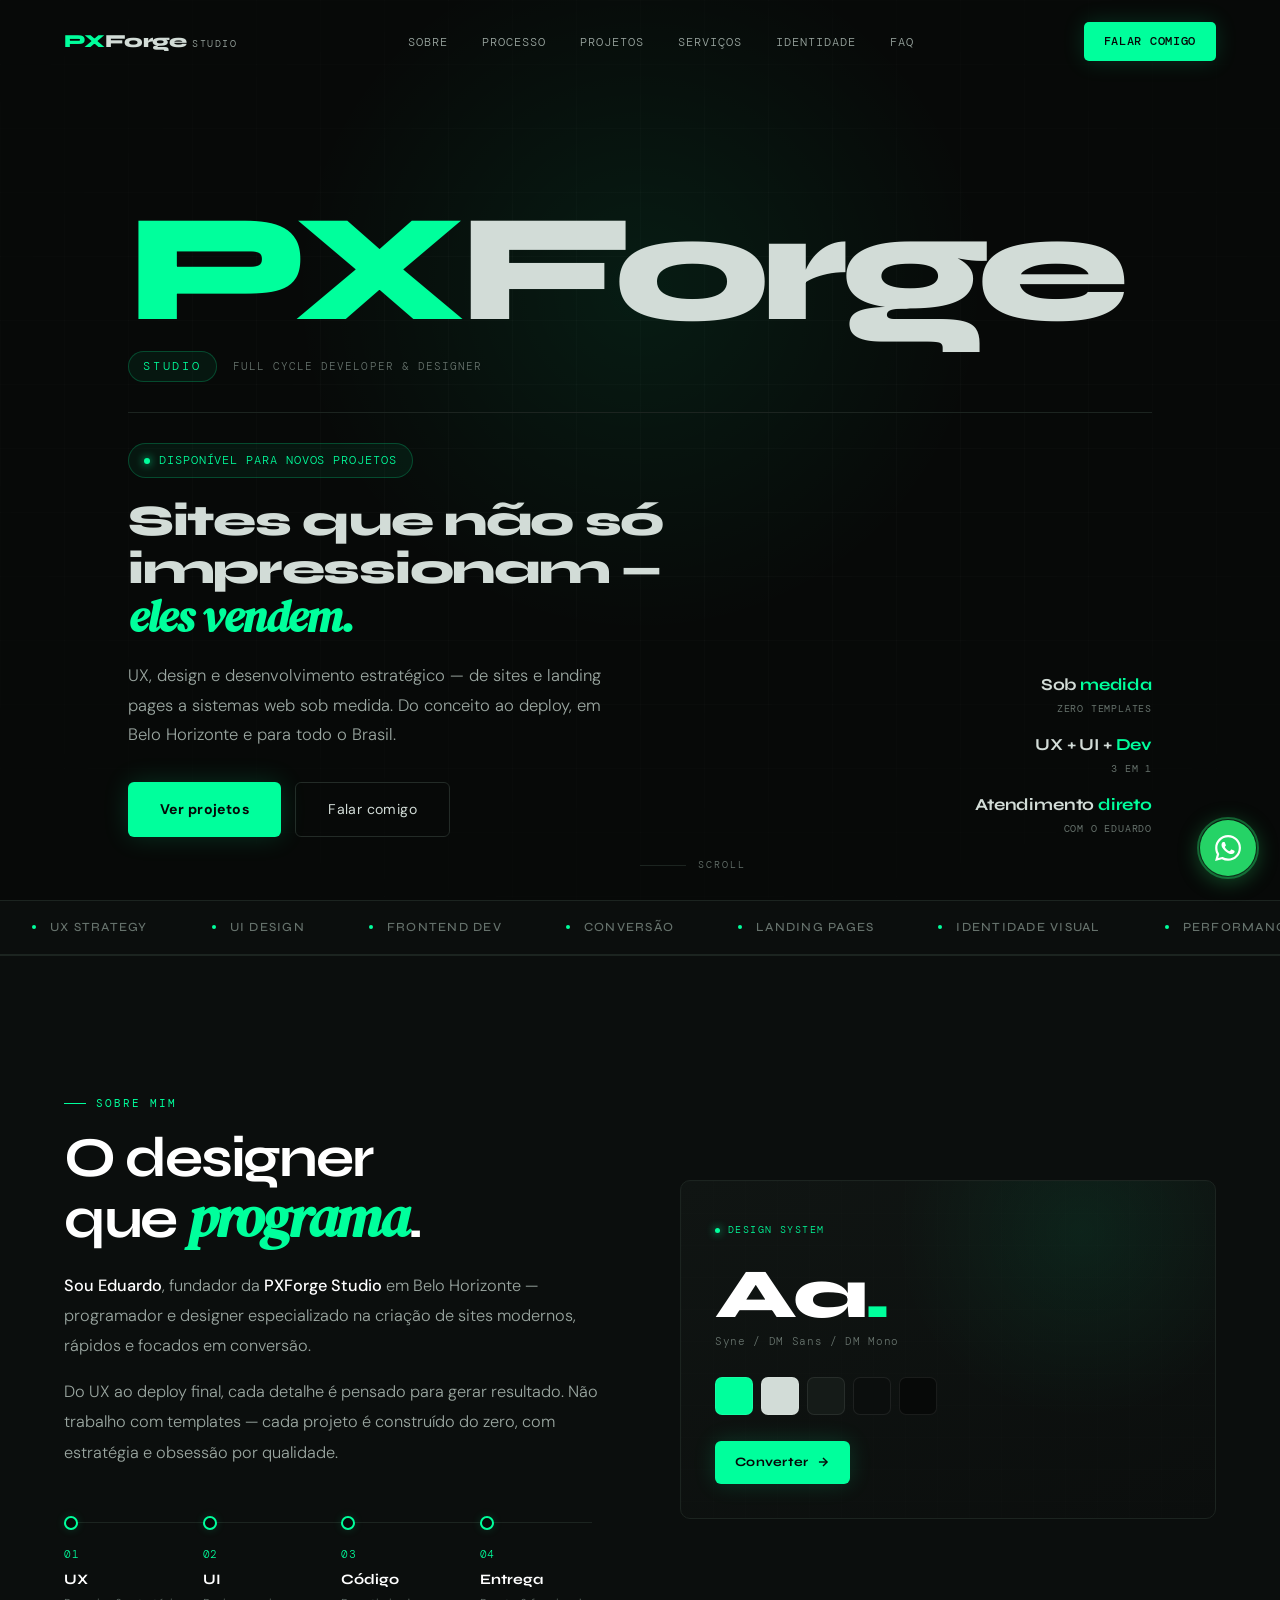
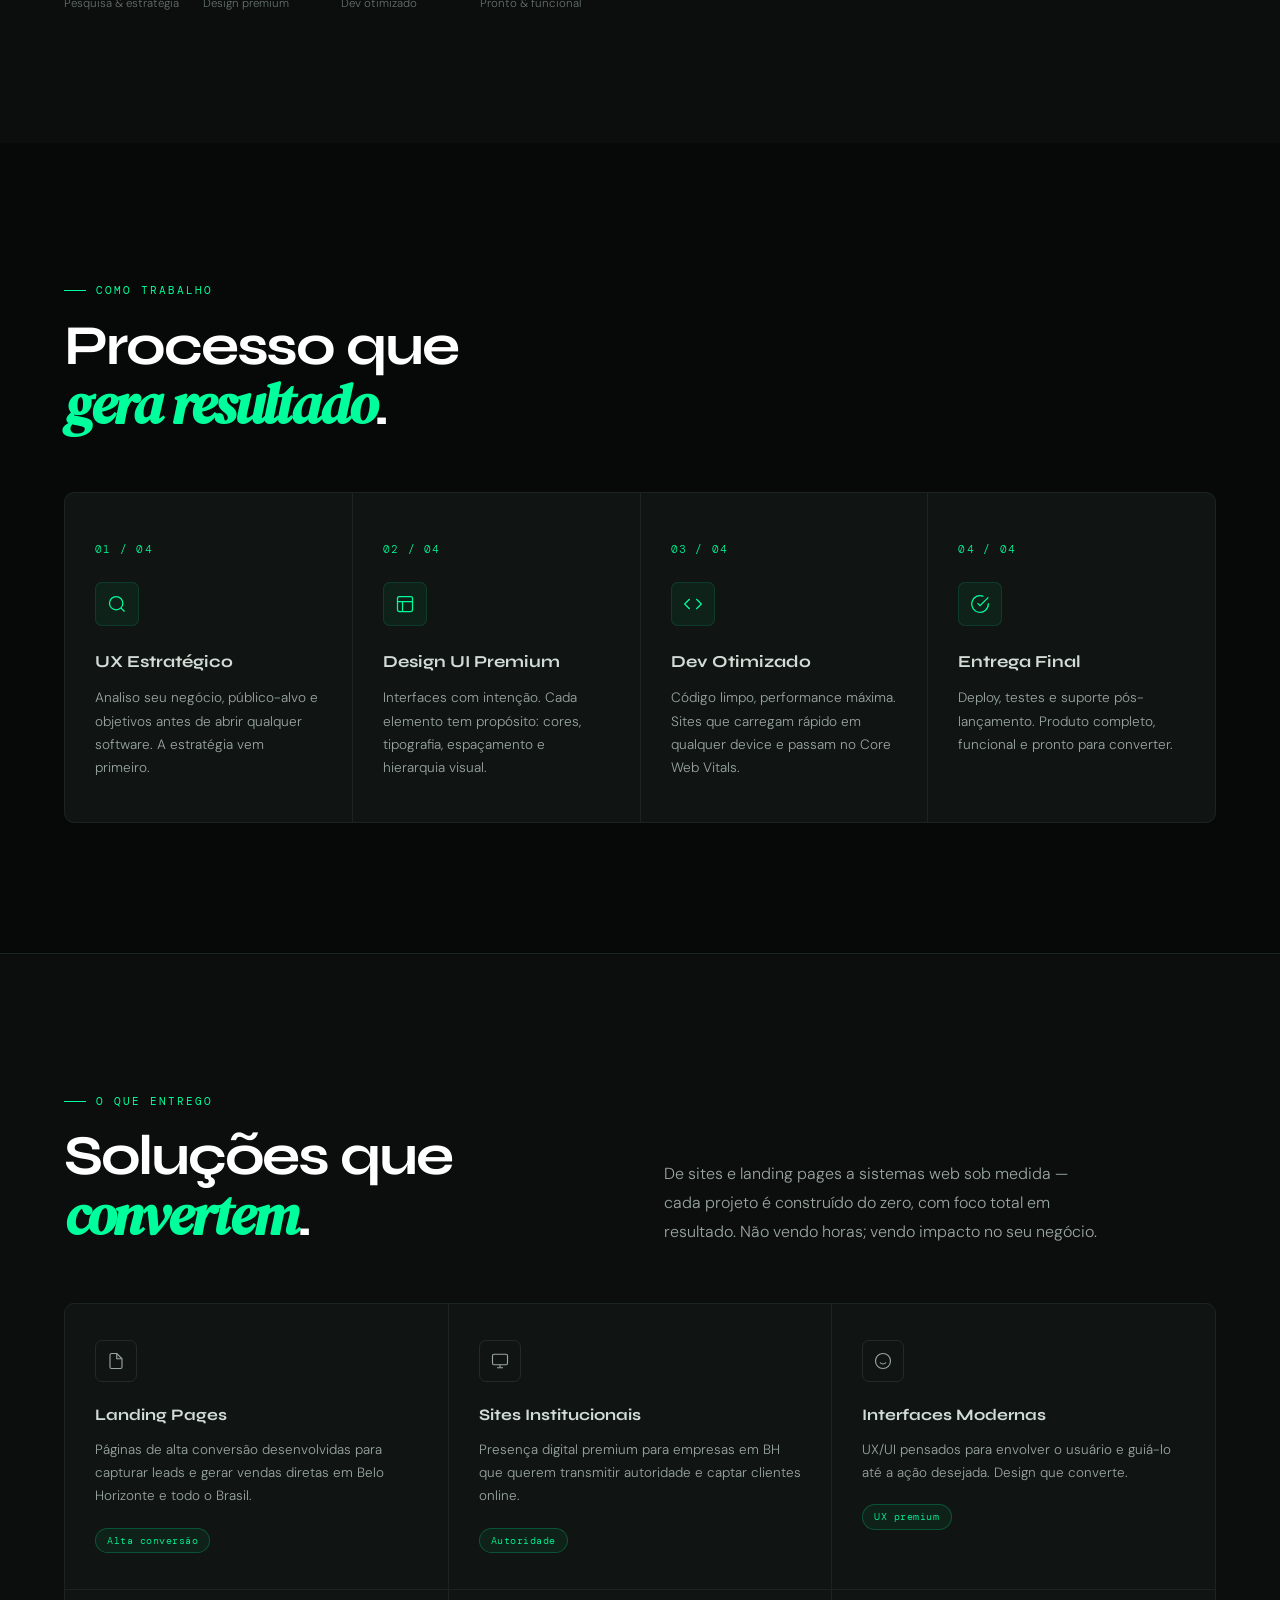
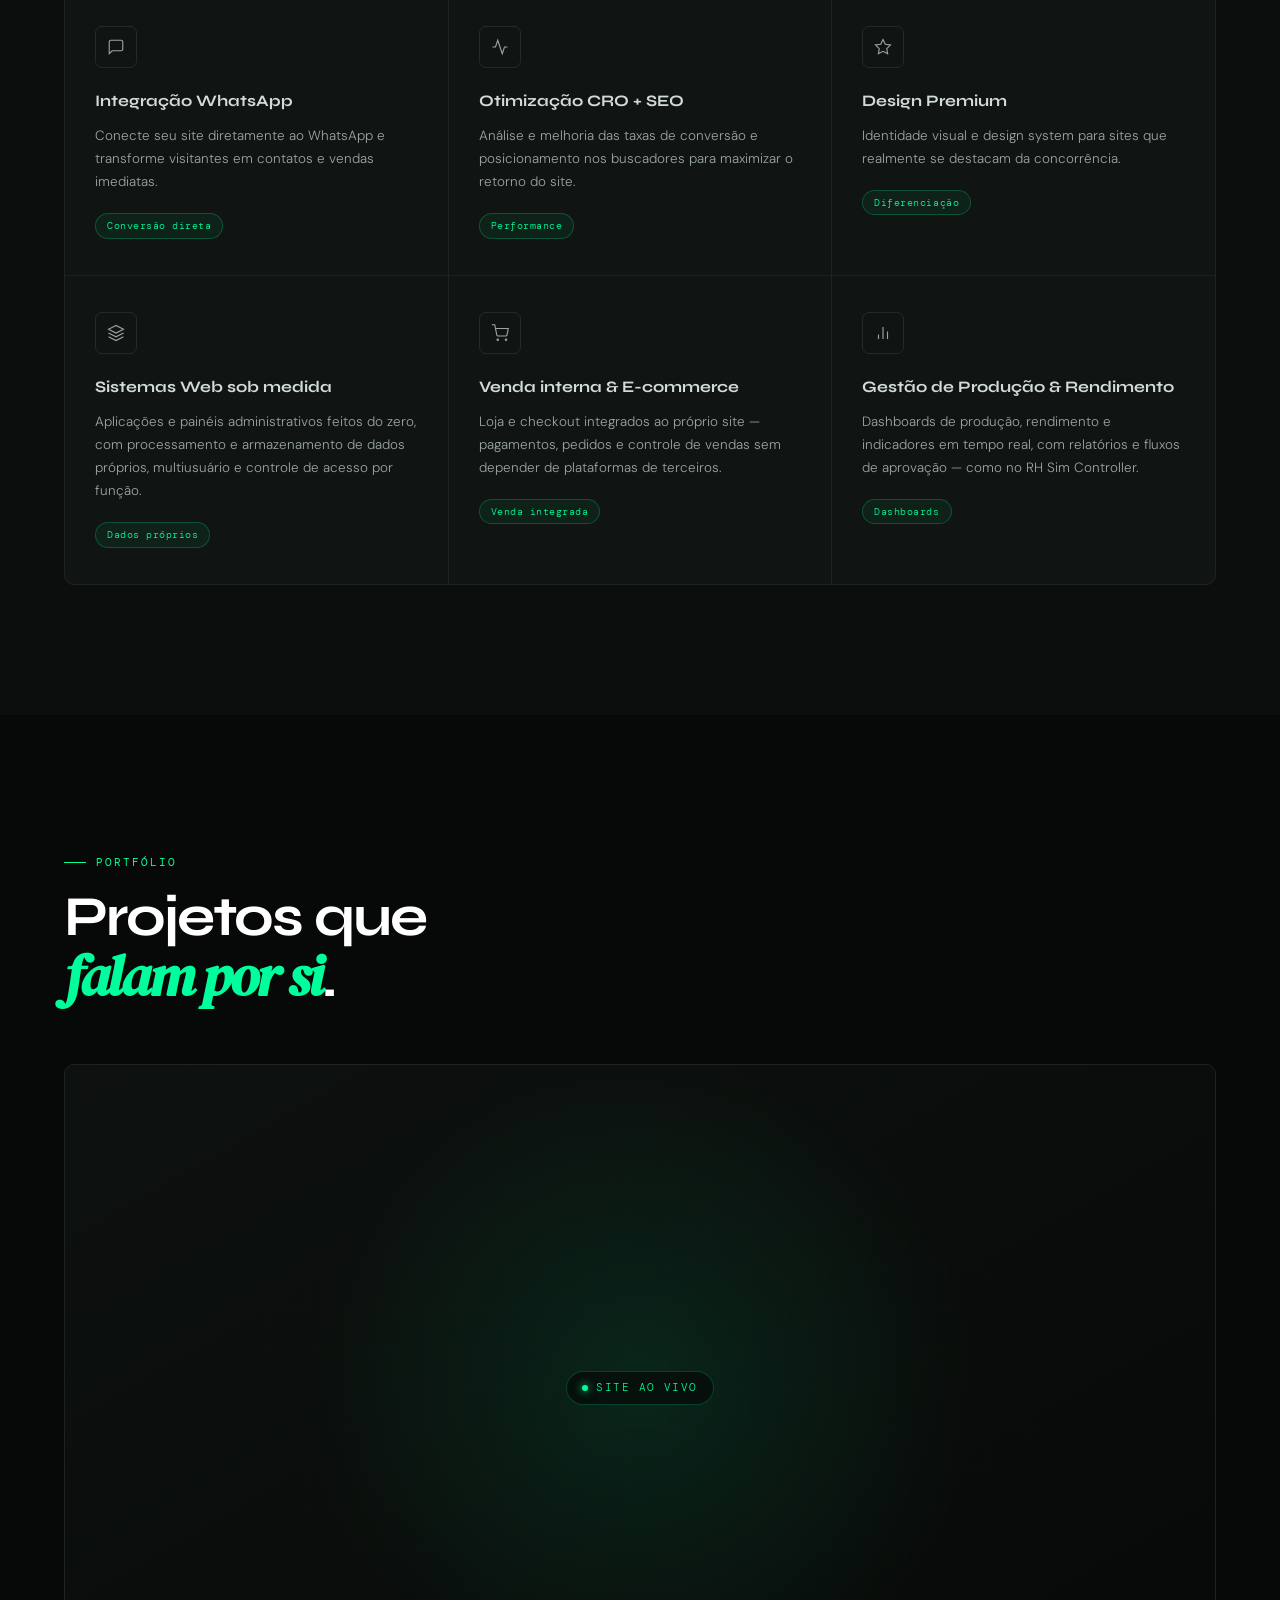
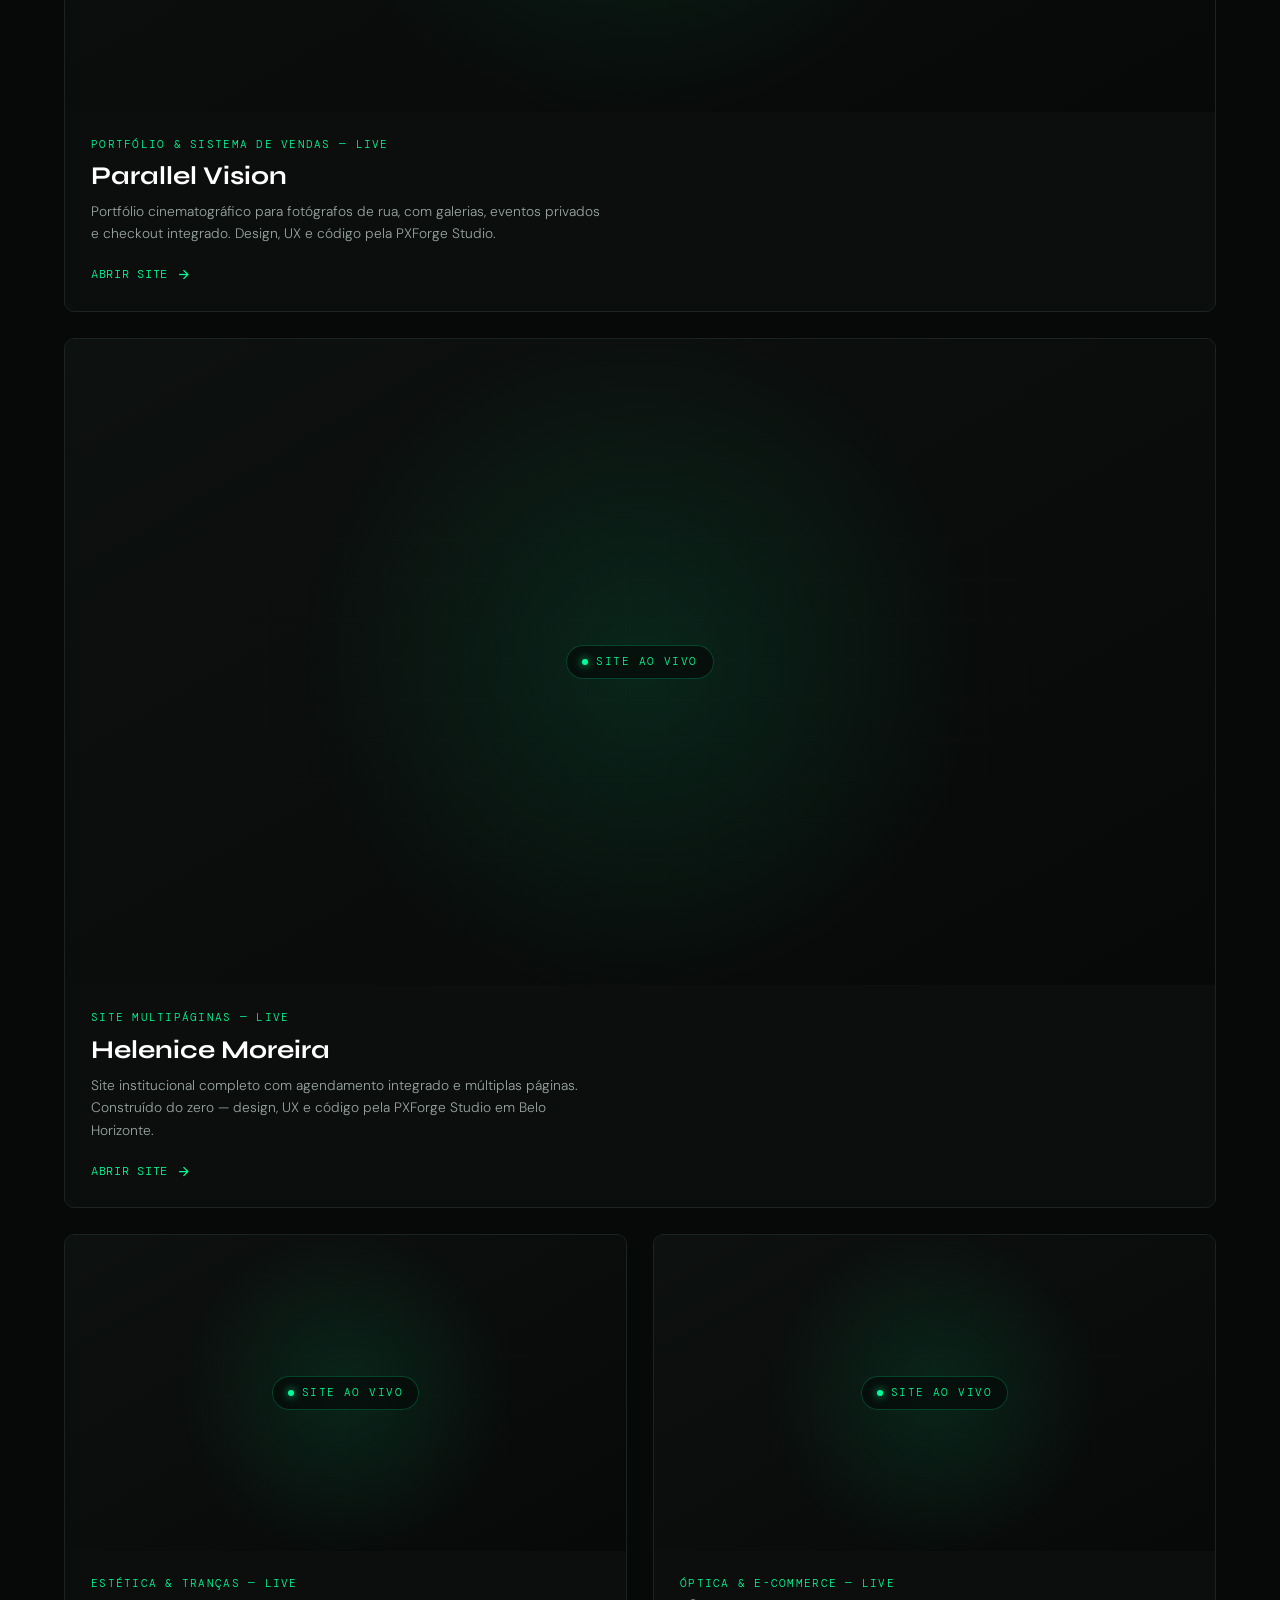
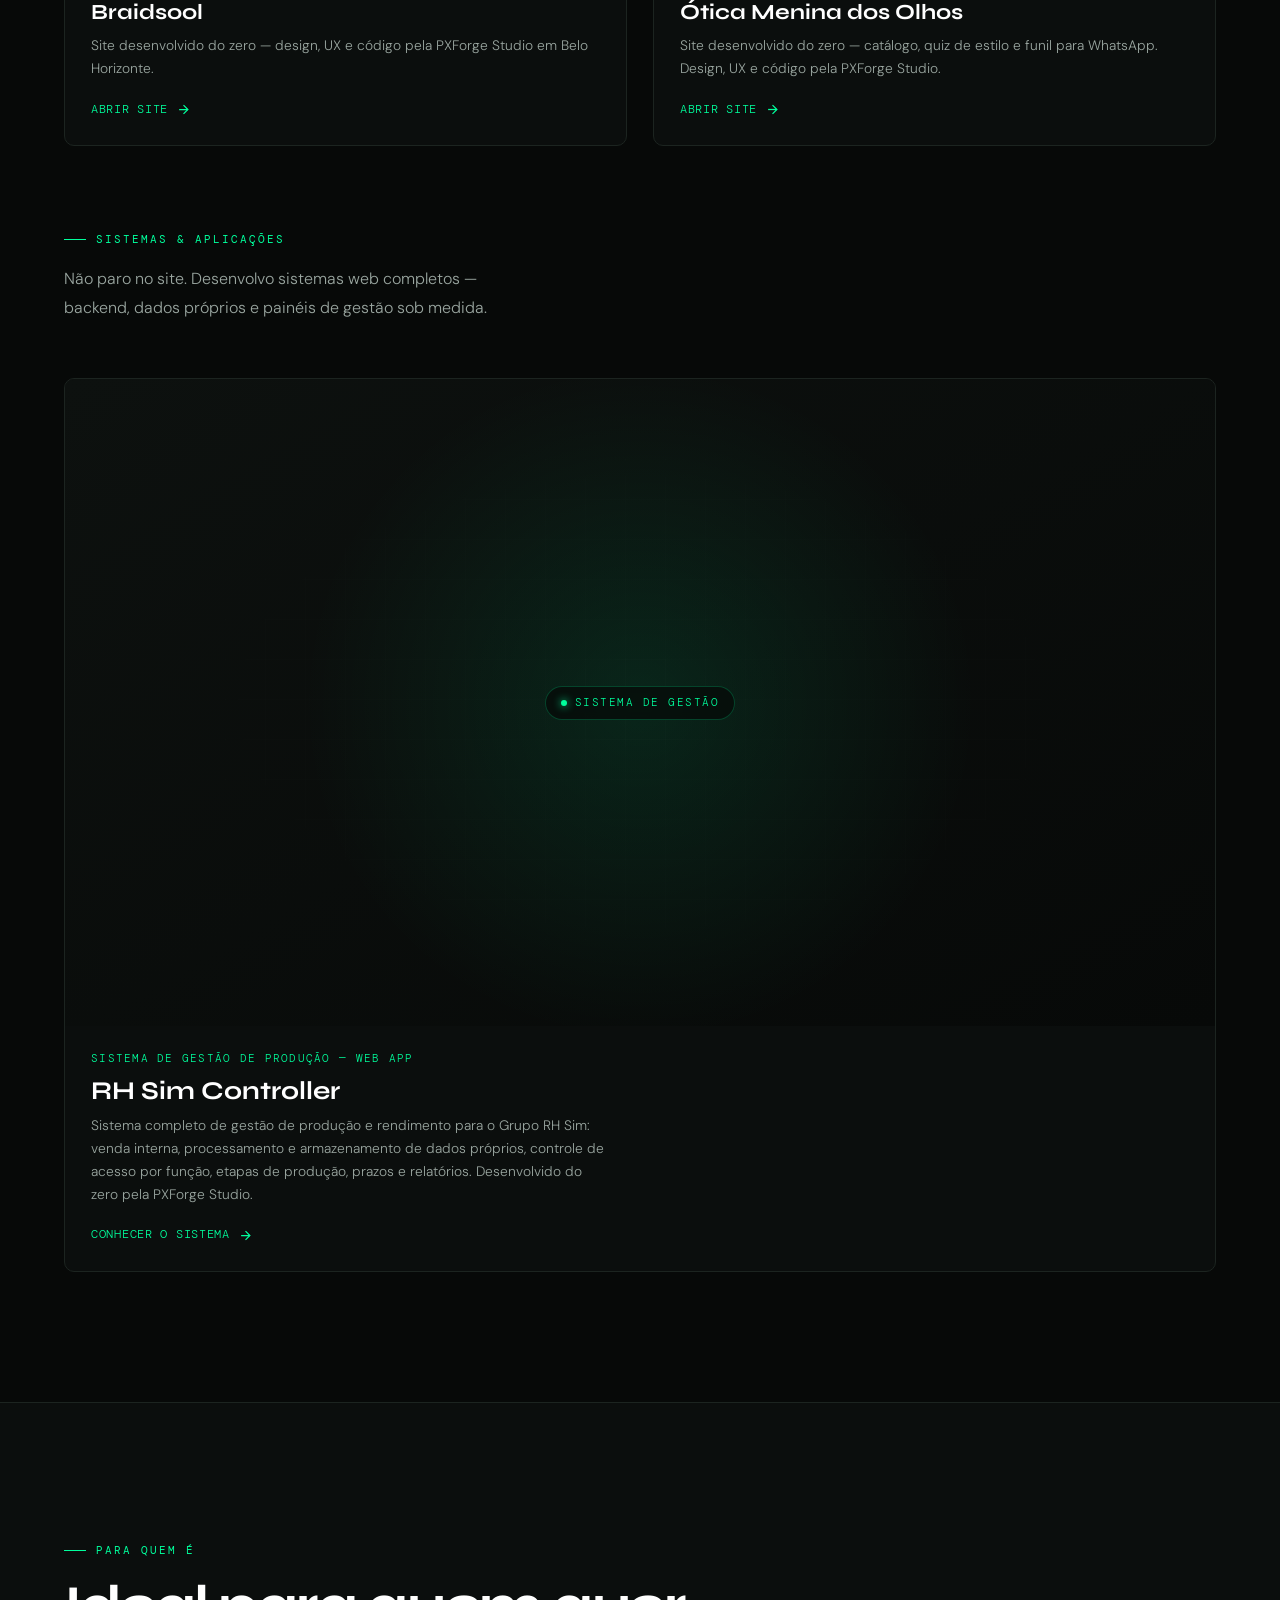
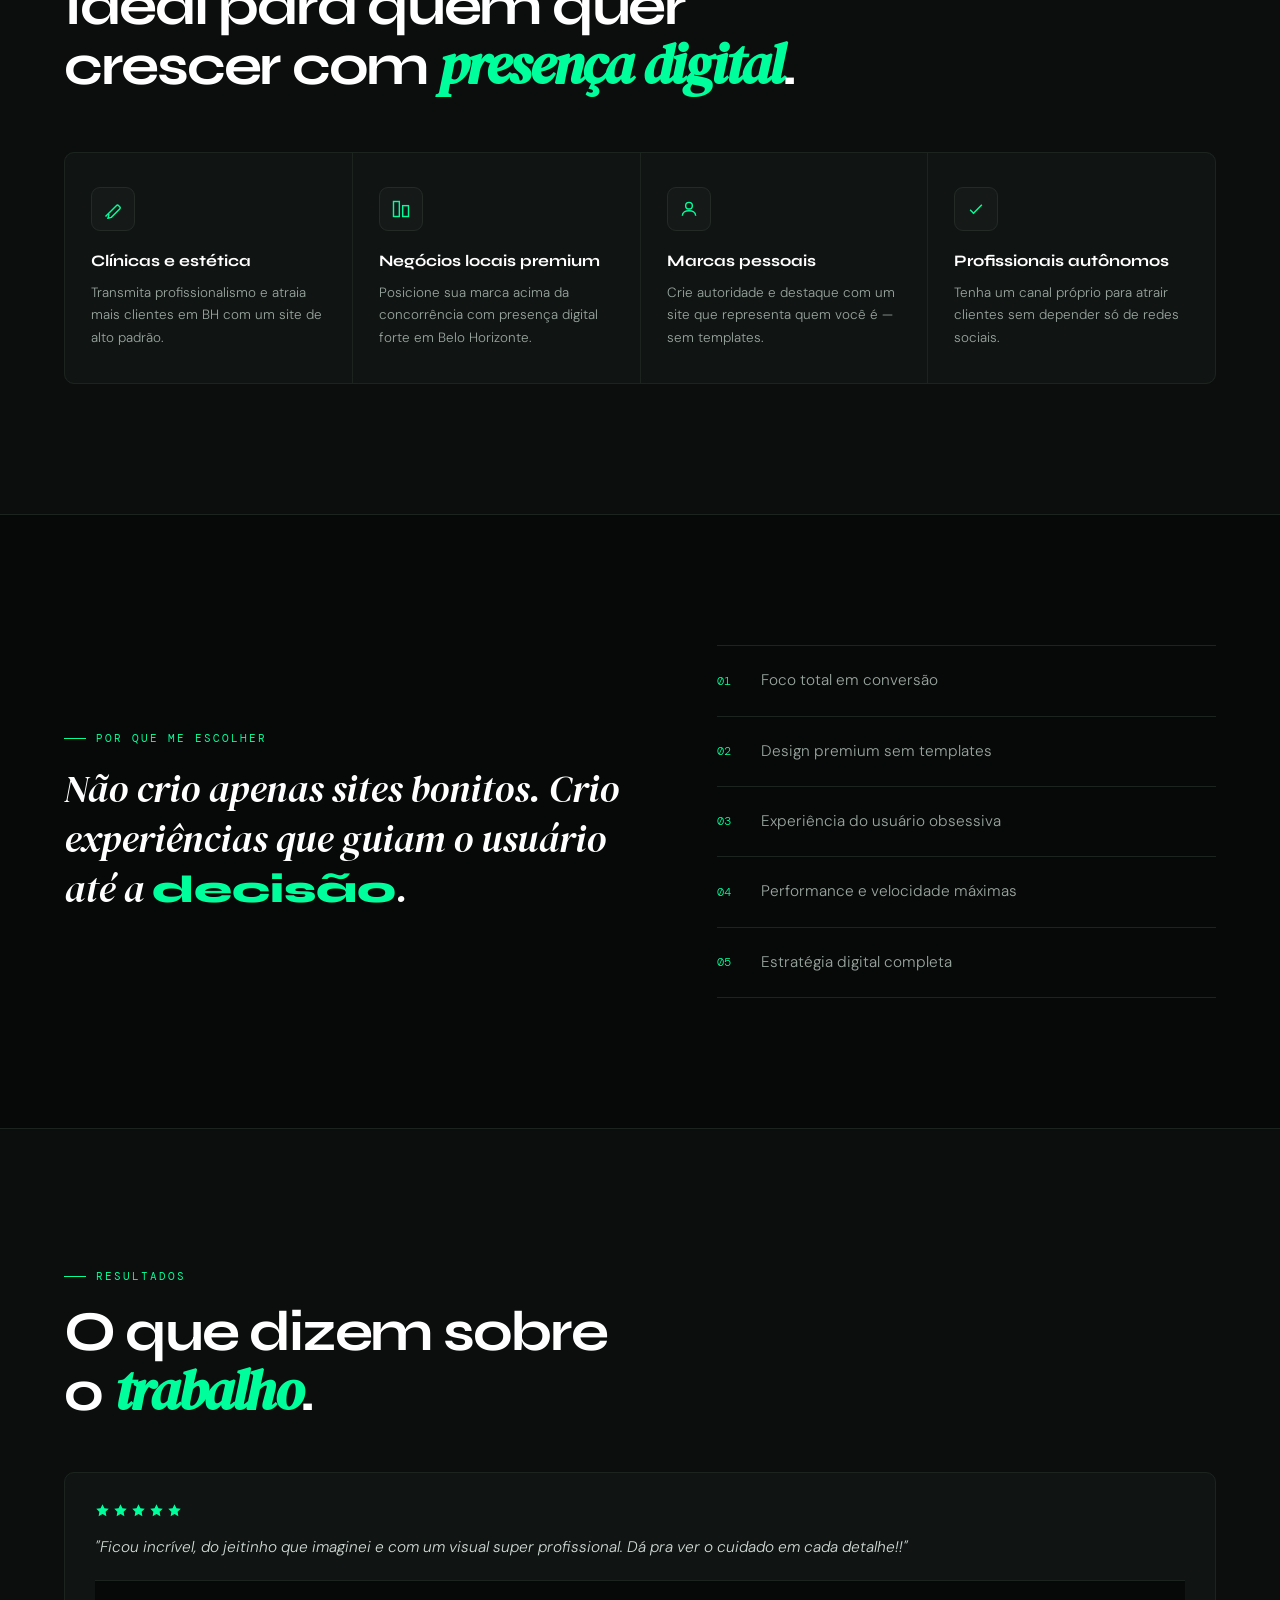
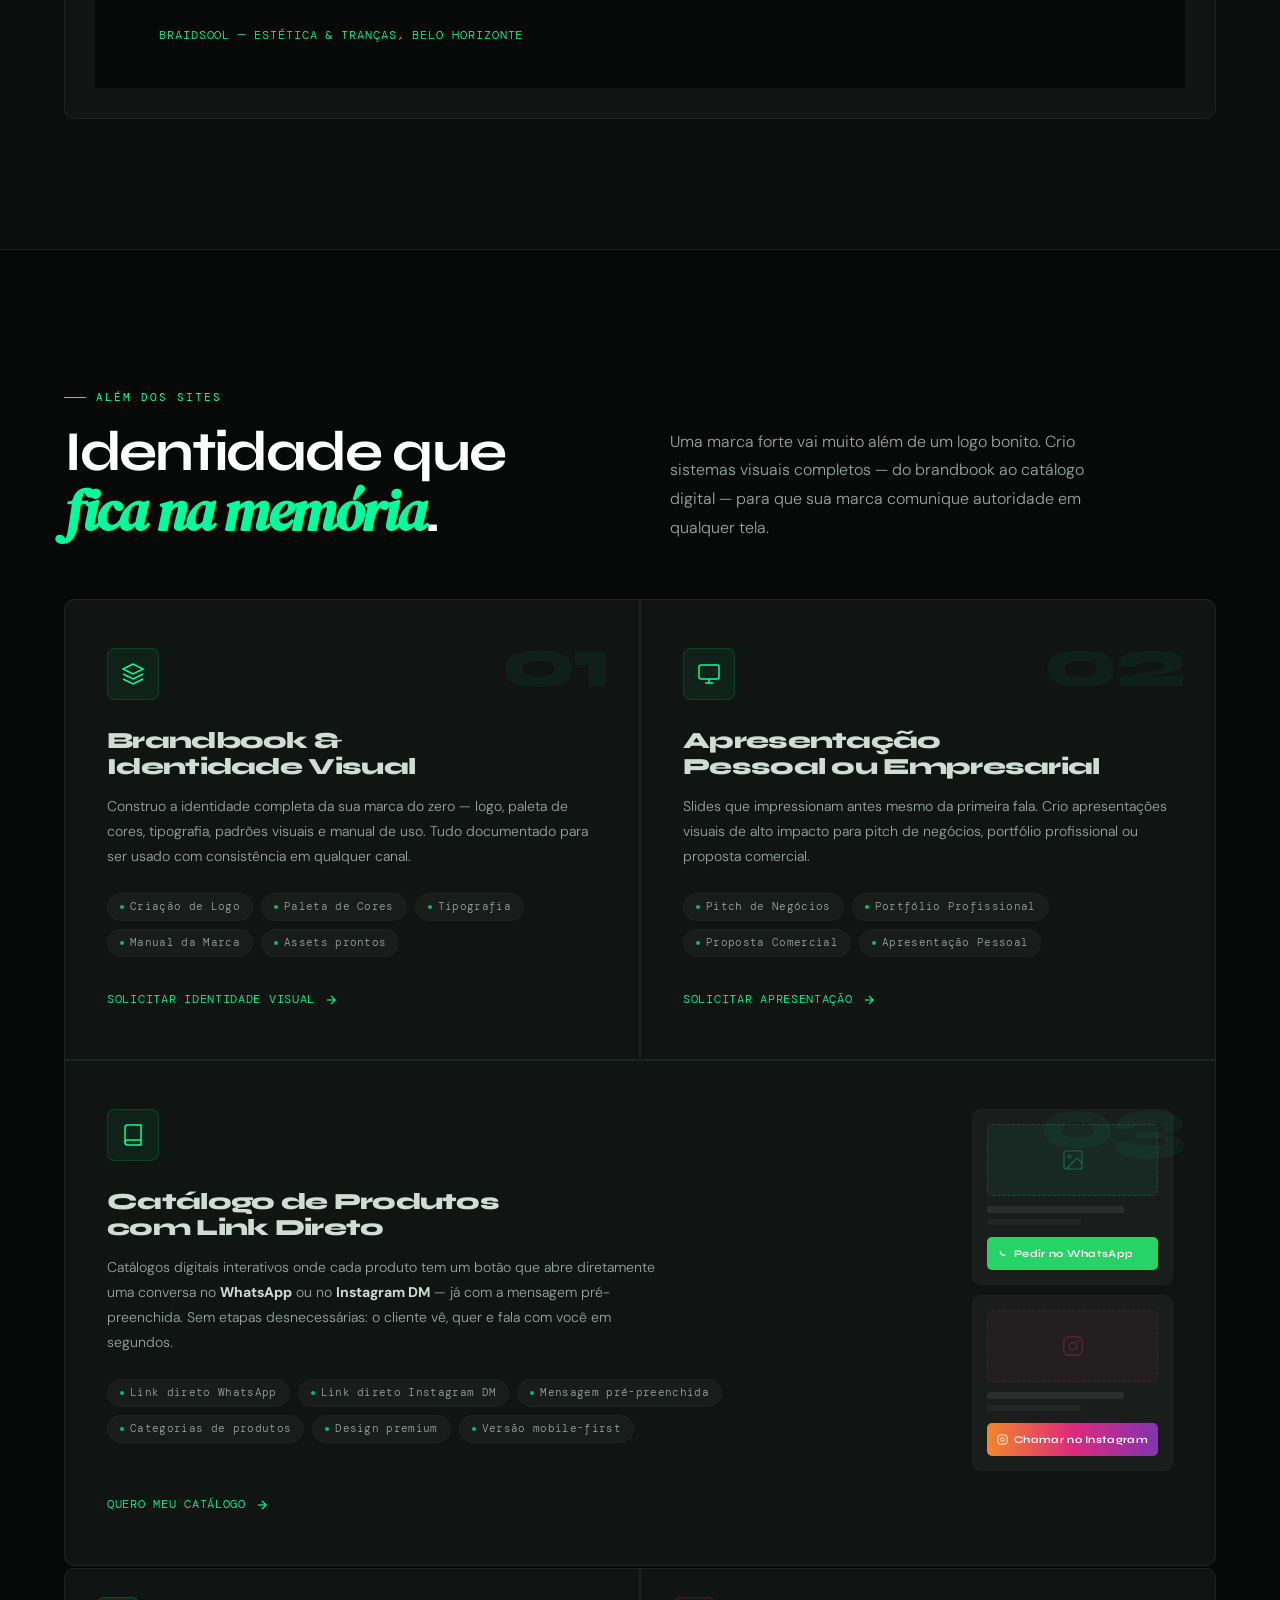
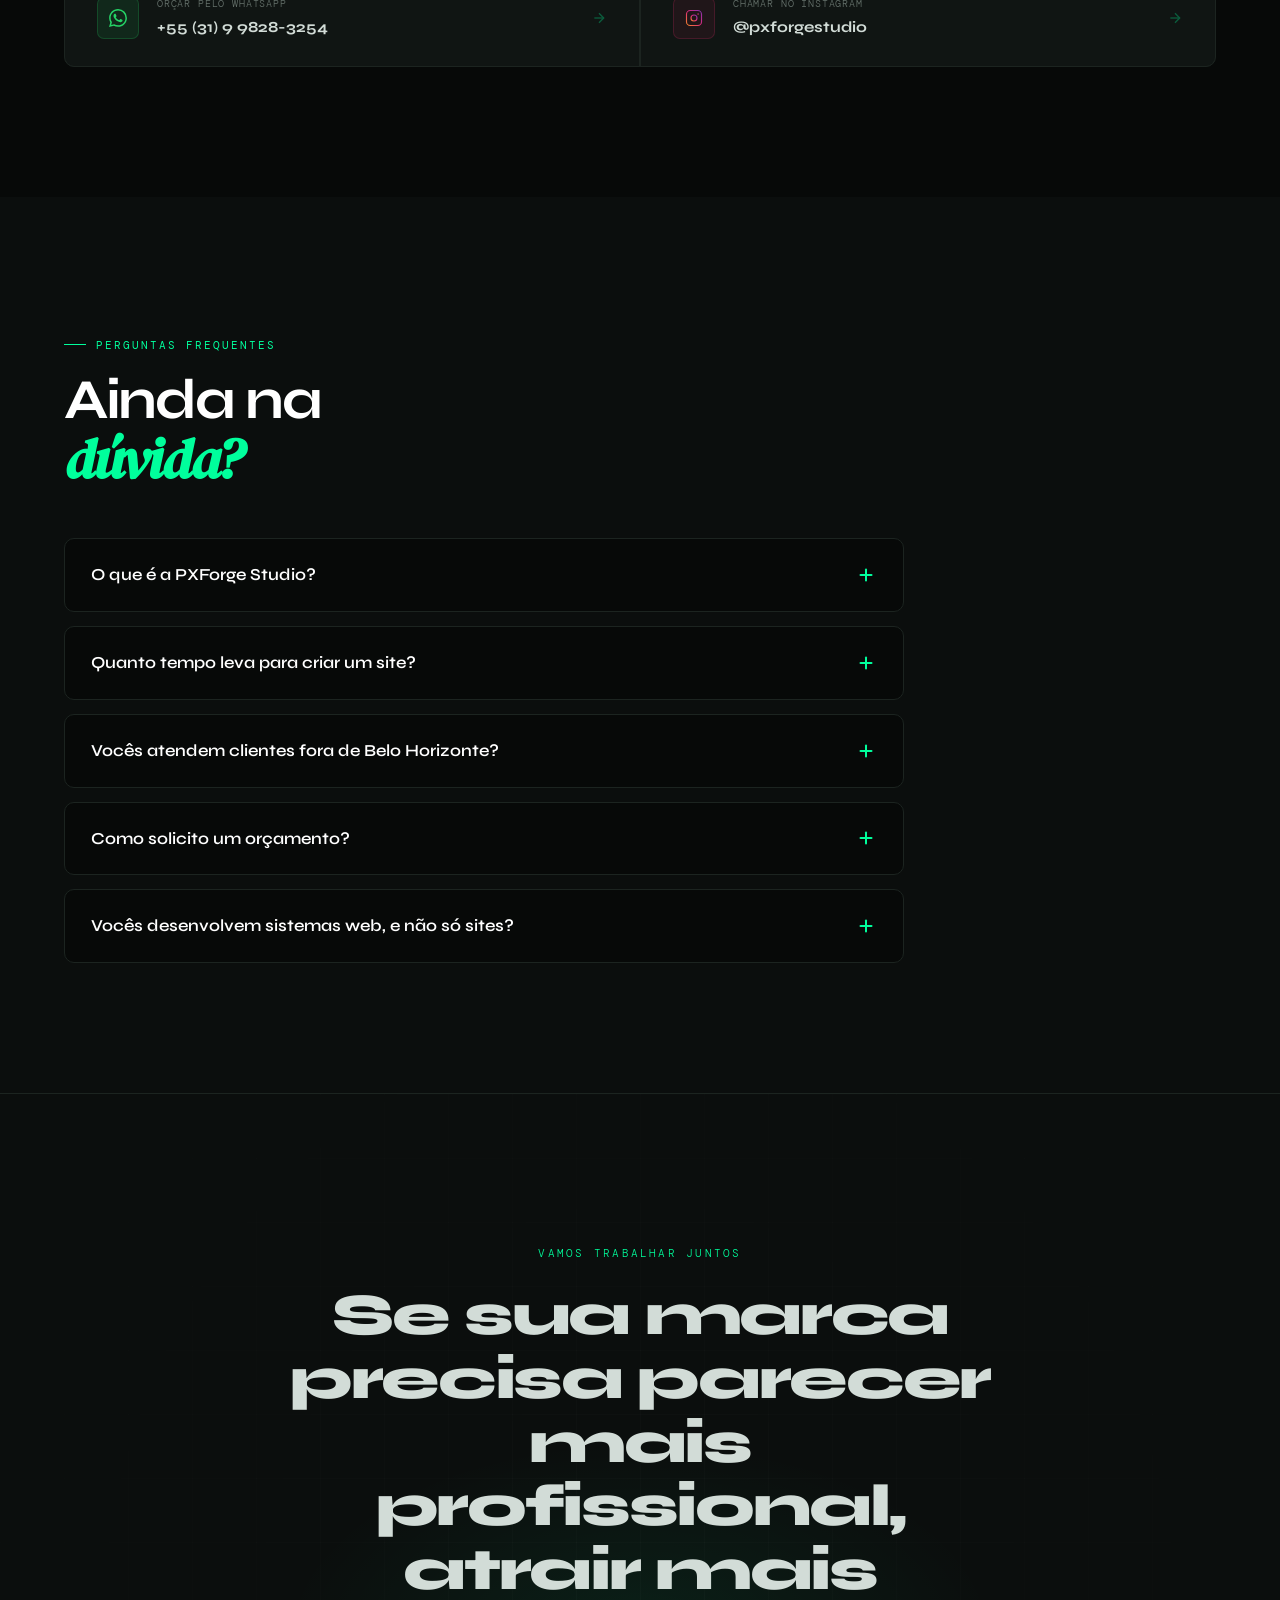
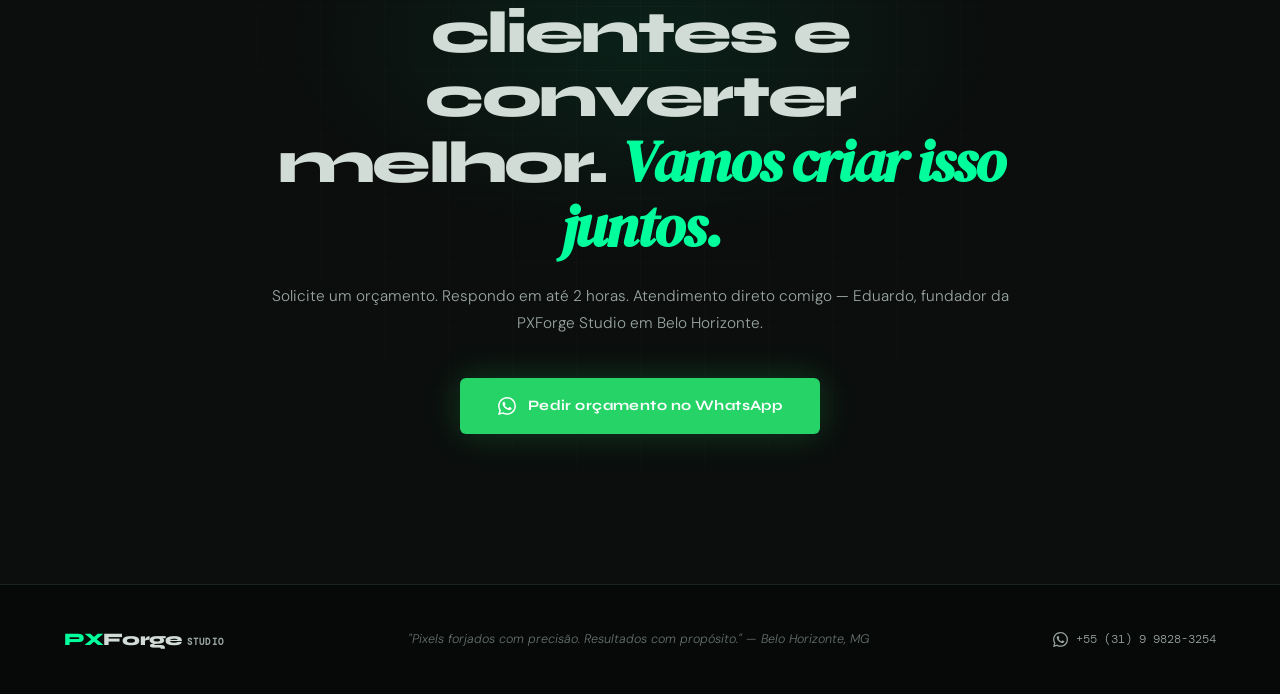
==== commit 090900f9: "Add files via upload" ====
--- a/index.html
+++ b/index.html
@@ -1,1509 +1,1802 @@
-<!DOCTYPE html>
-<html lang="pt-BR" prefix="og: https://ogp.me/ns#">
-<head>
-<meta charset="UTF-8"/>
-<meta name="viewport" content="width=device-width, initial-scale=1.0"/>
-
-<!-- ═══════════════════════════════════════
-     PRIMARY SEO META TAGS
-════════════════════════════════════════ -->
-<title>PXForge Studio | Criação de Sites e Design Web em Belo Horizonte</title>
-<meta name="description" content="Estúdio de design e desenvolvimento web em Belo Horizonte. Sites sob medida, landing pages de alta conversão e identidade visual — feitos do zero, sem template. Orçamento grátis no WhatsApp."/>
-<meta name="keywords" content="criação de sites belo horizonte, designer web BH, desenvolvedor frontend belo horizonte, landing page de alta conversão, design ui ux belo horizonte, identidade visual BH, site profissional belo horizonte, agência de sites BH, PXForge Studio"/>
-<meta name="author" content="Eduardo — PXForge Studio"/>
-<meta name="publisher" content="PXForge Studio"/>
-<meta name="robots" content="index, follow, max-snippet:-1, max-image-preview:large, max-video-preview:-1"/>
-<meta name="googlebot" content="index, follow, max-snippet:-1, max-image-preview:large, max-video-preview:-1"/>
-<meta name="bingbot" content="index, follow"/>
-<meta name="theme-color" content="#060808"/>
-<meta name="color-scheme" content="dark"/>
-<meta name="rating" content="general"/>
-<meta name="geo.region" content="BR-MG"/>
-<meta name="geo.placename" content="Belo Horizonte, Minas Gerais"/>
-<meta name="geo.position" content="-19.9167;-43.9345"/>
-<meta name="ICBM" content="-19.9167, -43.9345"/>
-<link rel="canonical" href="https://pxforgestudio.com.br/"/>
-<link rel="alternate" hreflang="pt-BR" href="https://pxforgestudio.com.br/"/>
-<link rel="alternate" hreflang="x-default" href="https://pxforgestudio.com.br/"/>
-
-<!-- ═══════════════════════════════════════
-     ICONS / PWA
-════════════════════════════════════════ -->
-<link rel="icon" href="/favicon.ico" sizes="any"/>
-<link rel="icon" type="image/svg+xml" href="/favicon.svg"/>
-<link rel="icon" type="image/png" sizes="32x32" href="/favicon-32x32.png"/>
-<link rel="icon" type="image/png" sizes="16x16" href="/favicon-16x16.png"/>
-<link rel="apple-touch-icon" sizes="180x180" href="/apple-touch-icon.png"/>
-<link rel="manifest" href="/site.webmanifest"/>
-<link rel="mask-icon" href="/safari-pinned-tab.svg" color="#00ff9c"/>
-<meta name="application-name" content="PXForge Studio"/>
-<meta name="apple-mobile-web-app-title" content="PXForge Studio"/>
-<meta name="apple-mobile-web-app-capable" content="yes"/>
-<meta name="apple-mobile-web-app-status-bar-style" content="black-translucent"/>
-<meta name="mobile-web-app-capable" content="yes"/>
-<meta name="msapplication-TileColor" content="#060808"/>
-
-<!-- ═══════════════════════════════════════
-     OPEN GRAPH
-════════════════════════════════════════ -->
-<meta property="og:type" content="website"/>
-<meta property="og:url" content="https://pxforgestudio.com.br/"/>
-<meta property="og:title" content="PXForge Studio — Criação de Sites e Design Web em Belo Horizonte"/>
-<meta property="og:description" content="Sites que impressionam e vendem. Design premium e desenvolvimento web estratégico, do conceito ao deploy — atendimento direto com Eduardo, em BH."/>
-<meta property="og:image" content="https://pxforgestudio.com.br/og-image.jpg"/>
-<meta property="og:image:secure_url" content="https://pxforgestudio.com.br/og-image.jpg"/>
-<meta property="og:image:type" content="image/jpeg"/>
-<meta property="og:image:width" content="1200"/>
-<meta property="og:image:height" content="630"/>
-<meta property="og:image:alt" content="PXForge Studio — Criação de Sites e Design Web em Belo Horizonte"/>
-<meta property="og:site_name" content="PXForge Studio"/>
-<meta property="og:locale" content="pt_BR"/>
-
-<!-- ═══════════════════════════════════════
-     TWITTER / X CARD
-════════════════════════════════════════ -->
-<meta name="twitter:card" content="summary_large_image"/>
-<meta name="twitter:title" content="PXForge Studio — Criação de Sites e Design Web em BH"/>
-<meta name="twitter:description" content="Sites que vendem. Design premium + desenvolvimento estratégico, feito do zero em Belo Horizonte."/>
-<meta name="twitter:image" content="https://pxforgestudio.com.br/og-image.jpg"/>
-<meta name="twitter:image:alt" content="PXForge Studio — estúdio de design e desenvolvimento web em Belo Horizonte"/>
-<meta name="twitter:site" content="@pxforgestudio"/>
-<meta name="twitter:creator" content="@pxforgestudio"/>
-
-<!-- ═══════════════════════════════════════
-     FONTS
-════════════════════════════════════════ -->
-<link rel="preconnect" href="https://fonts.googleapis.com"/>
-<link rel="preconnect" href="https://fonts.gstatic.com" crossorigin/>
-<link href="https://fonts.googleapis.com/css2?family=Syne:wght@400;500;600;700;800&family=DM+Sans:ital,opsz,wght@0,9..40,300;0,9..40,400;0,9..40,500;1,9..40,300&family=DM+Mono:wght@300;400;500&family=DM+Serif+Display:ital@0;1&display=swap" rel="stylesheet"/>
-
-<!-- ═══════════════════════════════════════
-     JSON-LD STRUCTURED DATA
-════════════════════════════════════════ -->
-<script type="application/ld+json">
-{
-  "@context": "https://schema.org",
-  "@graph": [
-    {
-      "@type": "Organization",
-      "@id": "https://pxforgestudio.com.br/#organization",
-      "name": "PXForge Studio",
-      "alternateName": "PXForge",
-      "url": "https://pxforgestudio.com.br/",
-      "logo": {
-        "@type": "ImageObject",
-        "@id": "https://pxforgestudio.com.br/#logo",
-        "url": "https://pxforgestudio.com.br/logo.png",
-        "contentUrl": "https://pxforgestudio.com.br/logo.png",
-        "caption": "PXForge Studio"
-      },
-      "image": { "@id": "https://pxforgestudio.com.br/#logo" },
-      "slogan": "Pixels forjados com precisão. Resultados com propósito.",
-      "description": "Estúdio de design UI/UX e desenvolvimento web premium em Belo Horizonte. Especializado em sites de alta conversão, identidade visual e experiência do usuário — tudo feito do zero, sem templates.",
-      "founder": { "@id": "https://pxforgestudio.com.br/#eduardo" },
-      "foundingLocation": {
-        "@type": "Place",
-        "address": { "@type": "PostalAddress", "addressLocality": "Belo Horizonte", "addressRegion": "MG", "addressCountry": "BR" }
-      },
-      "areaServed": [
-        { "@type": "City", "name": "Belo Horizonte" },
-        { "@type": "Country", "name": "Brasil" }
-      ],
-      "knowsAbout": ["Design UI/UX","Desenvolvimento web front-end","Landing pages de alta conversão","Identidade visual","Experiência do usuário","HTML, CSS e JavaScript"],
-      "knowsLanguage": ["pt-BR"],
-      "contactPoint": {
-        "@type": "ContactPoint",
-        "telephone": "+55-31-99828-3254",
-        "contactType": "customer service",
-        "areaServed": "BR",
-        "availableLanguage": ["Portuguese"]
-      },
-      "sameAs": [
-        "https://instagram.com/pxforgestudio",
-        "https://wa.me/5531998283254"
-      ]
-    },
-    {
-      "@type": "Person",
-      "@id": "https://pxforgestudio.com.br/#eduardo",
-      "name": "Eduardo",
-      "jobTitle": "Designer & Desenvolvedor Full Cycle",
-      "worksFor": { "@id": "https://pxforgestudio.com.br/#organization" },
-      "knowsAbout": ["Design de produto","Desenvolvimento web","UX/UI","Identidade visual"],
-      "sameAs": ["https://instagram.com/pxforgestudio"]
-    },
-    {
-      "@type": "ProfessionalService",
-      "@id": "https://pxforgestudio.com.br/#business",
-      "name": "PXForge Studio",
-      "image": "https://pxforgestudio.com.br/og-image.jpg",
-      "logo": { "@id": "https://pxforgestudio.com.br/#logo" },
-      "url": "https://pxforgestudio.com.br/",
-      "telephone": "+55-31-99828-3254",
-      "description": "Criação de sites, landing pages e identidade visual com foco em conversão, em Belo Horizonte e para todo o Brasil.",
-      "parentOrganization": { "@id": "https://pxforgestudio.com.br/#organization" },
-      "priceRange": "$$",
-      "currenciesAccepted": "BRL",
-      "paymentAccepted": ["Pix","Cartão de crédito","Transferência bancária"],
-      "address": { "@type": "PostalAddress", "addressLocality": "Belo Horizonte", "addressRegion": "MG", "addressCountry": "BR" },
-      "geo": { "@type": "GeoCoordinates", "latitude": "-19.9167", "longitude": "-43.9345" },
-      "areaServed": [ {"@type":"City","name":"Belo Horizonte"}, {"@type":"Country","name":"Brasil"} ],
-      "openingHoursSpecification": { "@type": "OpeningHoursSpecification", "dayOfWeek": ["Monday","Tuesday","Wednesday","Thursday","Friday"], "opens": "09:00", "closes": "18:00" },
-      "hasMap": "https://maps.google.com/?q=Belo+Horizonte,MG,Brasil",
-      "sameAs": ["https://instagram.com/pxforgestudio","https://wa.me/5531998283254"],
-      "hasOfferCatalog": {
-        "@type": "OfferCatalog",
-        "name": "Serviços — PXForge Studio",
-        "itemListElement": [
-          { "@type":"Offer","itemOffered":{"@type":"Service","name":"Landing Pages de Alta Conversão","description":"Páginas desenvolvidas para capturar leads e gerar vendas diretas.","provider":{"@id":"https://pxforgestudio.com.br/#organization"},"areaServed":"Brasil"} },
-          { "@type":"Offer","itemOffered":{"@type":"Service","name":"Sites Institucionais Premium","description":"Presença digital premium para empresas que querem transmitir autoridade.","provider":{"@id":"https://pxforgestudio.com.br/#organization"},"areaServed":"Brasil"} },
-          { "@type":"Offer","itemOffered":{"@type":"Service","name":"Identidade Visual e Brandbook","description":"Identidade visual completa — logo, paleta, tipografia e manual da marca.","provider":{"@id":"https://pxforgestudio.com.br/#organization"},"areaServed":"Brasil"} }
-        ]
-      }
-    },
-    {
-      "@type": "WebSite",
-      "@id": "https://pxforgestudio.com.br/#website",
-      "url": "https://pxforgestudio.com.br/",
-      "name": "PXForge Studio",
-      "description": "Criação de sites e design web em Belo Horizonte — sites que vendem.",
-      "inLanguage": "pt-BR",
-      "publisher": { "@id": "https://pxforgestudio.com.br/#organization" }
-    },
-    {
-      "@type": "WebPage",
-      "@id": "https://pxforgestudio.com.br/#webpage",
-      "url": "https://pxforgestudio.com.br/",
-      "name": "PXForge Studio | Criação de Sites e Design Web em Belo Horizonte",
-      "description": "Estúdio de design e desenvolvimento web em Belo Horizonte. Sites sob medida, landing pages e identidade visual, feitos do zero.",
-      "isPartOf": { "@id": "https://pxforgestudio.com.br/#website" },
-      "about": { "@id": "https://pxforgestudio.com.br/#organization" },
-      "inLanguage": "pt-BR",
-      "primaryImageOfPage": { "@type": "ImageObject", "url": "https://pxforgestudio.com.br/og-image.jpg" }
-    },
-    {
-      "@type": "ItemList",
-      "@id": "https://pxforgestudio.com.br/#portfolio",
-      "name": "Portfólio — Projetos PXForge Studio",
-      "itemListElement": [
-        { "@type":"ListItem","position":1,"item":{"@type":"WebSite","name":"Parallel Vision","url":"https://parallelvision.com.br/","description":"Portfólio cinematográfico com sistema de vendas para fotógrafos de rua.","creator":{"@id":"https://pxforgestudio.com.br/#organization"}} },
-        { "@type":"ListItem","position":2,"item":{"@type":"WebSite","name":"Helenice Moreira","url":"https://helenicemoreira.com.br/","description":"Site institucional multipáginas com agendamento integrado.","creator":{"@id":"https://pxforgestudio.com.br/#organization"}} },
-        { "@type":"ListItem","position":3,"item":{"@type":"WebSite","name":"Braidsool","url":"https://dudruz.github.io/Braidsool/","description":"Site de estética e tranças desenvolvido do zero.","creator":{"@id":"https://pxforgestudio.com.br/#organization"}} },
-        { "@type":"ListItem","position":4,"item":{"@type":"WebSite","name":"Ótica Menina dos Olhos","url":"https://oticameninaadosolhos.com.br/","description":"Site de óptica com catálogo, quiz de estilo e funil para WhatsApp.","creator":{"@id":"https://pxforgestudio.com.br/#organization"}} }
-      ]
-    },
-    {
-      "@type": "FAQPage",
-      "@id": "https://pxforgestudio.com.br/#faq",
-      "mainEntity": [
-        { "@type":"Question","name":"O que é a PXForge Studio?","acceptedAnswer":{"@type":"Answer","text":"A PXForge Studio é um estúdio de design e desenvolvimento web em Belo Horizonte, fundado por Eduardo. Criamos sites, landing pages e identidade visual do zero — sem templates — com foco em conversão e experiência do usuário."} },
-        { "@type":"Question","name":"Quanto tempo leva para criar um site?","acceptedAnswer":{"@type":"Answer","text":"Depende do escopo. Landing pages e sites menores costumam ficar prontos em 7 a 14 dias. Projetos maiores, com várias páginas ou integrações, têm o prazo combinado diretamente com o cliente no início."} },
-        { "@type":"Question","name":"Vocês atendem clientes fora de Belo Horizonte?","acceptedAnswer":{"@type":"Answer","text":"Sim. O atendimento é remoto e a PXForge Studio trabalha com clientes de todo o Brasil. Todo o processo — briefing, aprovações e entrega — é feito online."} },
-        { "@type":"Question","name":"Como solicito um orçamento?","acceptedAnswer":{"@type":"Answer","text":"O orçamento é gratuito e feito diretamente pelo WhatsApp (+55 31 99828-3254), no atendimento com o próprio Eduardo, fundador da PXForge Studio."} }
-      ]
-    }
-  ]
-}
-</script>
-
-<style>
-/* ═══════════════════════════════════════
-   PXForge — Design System v3.0
-   Direção: dark studio premium, comercial e clean
-   Refino: menos ruído, mais respiro, motion contido
-════════════════════════════════════════ */
-:root{
-  --black:        #070908;
-  --off-black:    #0B0E0D;
-  --surface:      #101513;
-  --elevated:     #151B18;
-  --border:       #1C2420;
-  --border-2:     #232B27;
-
-  --muted-clr:    #3A4440;
-  --subtle:       #66726C;
-  --secondary:    #9AA6A0;
-  --white:        #D2DCD7;
-  --white-pure:   #FFFFFF;
-
-  --green:        #00FF9C;
-  --green-soft:   #4DFFBC;
-  --green-glow:   rgba(0,255,156,0.16);
-  --green-dim:    rgba(0,255,156,0.06);
-  --green-border: rgba(0,255,156,0.22);
-
-  --font-display: 'Syne', sans-serif;
-  --font-body:    'DM Sans', sans-serif;
-  --font-mono:    'DM Mono', monospace;
-  --font-serif:   'DM Serif Display', serif;
-
-  --grid-line:    rgba(255,255,255,0.02);
-
-  --maxw: 1240px;
-  --radius: 10px;
-
-  /* escala de espaçamento de seção */
-  --pad-x: clamp(20px, 5vw, 64px);
-  --pad-y: clamp(72px, 11vw, 130px);
-}
-
-*,*::before,*::after{box-sizing:border-box;margin:0;padding:0;}
-html{scroll-behavior:smooth;-webkit-text-size-adjust:100%;}
-
-body{
-  background:var(--black);
-  color:var(--white);
-  font-family:var(--font-body);
-  font-weight:300;
-  line-height:1.65;
-  overflow-x:hidden;
-  -webkit-font-smoothing:antialiased;
-  text-rendering:optimizeLegibility;
-  -webkit-tap-highlight-color:rgba(0,255,156,0.12);
-}
-
-img,svg,iframe{display:block;max-width:100%;}
-
-::-webkit-scrollbar{width:8px;height:8px;}
-::-webkit-scrollbar-track{background:var(--black);}
-::-webkit-scrollbar-thumb{background:var(--muted-clr);border-radius:999px;}
-::-webkit-scrollbar-thumb:hover{background:var(--subtle);}
-::selection{background:var(--green-dim);color:var(--green);}
-
-a{color:inherit;}
-:focus-visible{outline:2px solid var(--green);outline-offset:3px;border-radius:3px;}
-
-/* ═══ SKIP LINK ═══ */
-.skip-link{
-  position:absolute;top:-60px;left:0;
-  background:var(--green);color:#060808;
-  padding:10px 20px;font-family:var(--font-mono);
-  font-size:.8rem;font-weight:500;z-index:99999;
-  border-radius:0 0 6px 0;transition:top .2s;text-decoration:none;
-}
-.skip-link:focus{top:0;}
-
-/* ═══ PROGRESS BAR ═══ */
-#progress{
-  position:fixed;top:0;left:0;height:2px;
-  background:var(--green);z-index:9000;width:0%;
-  box-shadow:0 0 12px var(--green);
-}
-
-/* ═══ NAV ═══ */
-nav{
-  position:fixed;top:0;left:0;right:0;z-index:600;
-  padding:22px var(--pad-x);
-  display:flex;align-items:center;justify-content:space-between;gap:20px;
-  transition:padding .35s ease, background .35s ease, border-color .35s ease;
-  border-bottom:1px solid transparent;
-}
-nav.scrolled{
-  padding:14px var(--pad-x);
-  background:rgba(7,9,8,.86);
-  backdrop-filter:blur(20px) saturate(1.3);
-  -webkit-backdrop-filter:blur(20px) saturate(1.3);
-  border-bottom:1px solid var(--border);
-}
-.nav-logo{
-  font-family:var(--font-display);font-weight:800;font-size:1.15rem;
-  letter-spacing:-.03em;color:var(--white);text-decoration:none;
-  flex-shrink:0;display:inline-flex;align-items:baseline;
-}
-.nav-logo .px{color:var(--green);}
-.nav-logo .studio{
-  font-family:var(--font-mono);font-weight:300;font-size:.6rem;
-  letter-spacing:.16em;text-transform:uppercase;color:var(--secondary);
-  margin-left:6px;
-}
-.nav-links{display:flex;gap:34px;list-style:none;}
-.nav-links a{
-  font-family:var(--font-mono);color:var(--secondary);text-decoration:none;
-  font-size:.78rem;letter-spacing:.08em;text-transform:uppercase;
-  transition:color .25s;position:relative;
-}
-.nav-links a::after{
-  content:'';position:absolute;bottom:-4px;left:0;width:0;height:1px;
-  background:var(--green);transition:width .3s;
-}
-.nav-links a:hover{color:var(--white-pure);}
-.nav-links a:hover::after{width:100%;}
-
-.nav-right{display:flex;align-items:center;gap:14px;}
-.nav-cta{
-  background:var(--green);color:#060808;
-  padding:10px 20px;border-radius:5px;
-  font-family:var(--font-mono);font-size:.72rem;font-weight:500;
-  text-decoration:none;letter-spacing:.06em;text-transform:uppercase;
-  box-shadow:0 0 22px var(--green-glow);
-  transition:box-shadow .3s, transform .2s;white-space:nowrap;
-}
-.nav-cta:hover{box-shadow:0 0 40px var(--green-glow);transform:translateY(-1px);}
-
-.menu-toggle{
-  display:none;background:none;border:1px solid var(--border-2);
-  border-radius:6px;width:42px;height:42px;cursor:pointer;
-  align-items:center;justify-content:center;flex-direction:column;gap:4px;
-  transition:border-color .25s;
-}
-.menu-toggle:hover{border-color:var(--green-border);}
-.menu-toggle span{display:block;width:18px;height:1.6px;background:var(--white);transition:.3s;border-radius:2px;}
-body.menu-open .menu-toggle span:nth-child(1){transform:translateY(5.6px) rotate(45deg);}
-body.menu-open .menu-toggle span:nth-child(2){opacity:0;}
-body.menu-open .menu-toggle span:nth-child(3){transform:translateY(-5.6px) rotate(-45deg);}
-
-/* ═══ MOBILE MENU ═══ */
-.mobile-menu{
-  position:fixed;inset:0;z-index:550;
-  background:rgba(7,9,8,.97);
-  backdrop-filter:blur(24px);-webkit-backdrop-filter:blur(24px);
-  display:flex;flex-direction:column;justify-content:center;
-  padding:90px var(--pad-x) 48px;gap:6px;
-  opacity:0;visibility:hidden;transform:translateY(-12px);
-  transition:opacity .35s ease, transform .35s ease, visibility .35s;
-}
-body.menu-open .mobile-menu{opacity:1;visibility:visible;transform:translateY(0);}
-.mobile-menu a.mm-link{
-  font-family:var(--font-display);font-weight:700;
-  font-size:clamp(1.7rem,8vw,2.4rem);letter-spacing:-.02em;
-  color:var(--white);text-decoration:none;padding:10px 0;
-  border-bottom:1px solid var(--border);
-  display:flex;align-items:center;justify-content:space-between;
-  transition:color .25s, padding-left .25s;
-}
-.mobile-menu a.mm-link span{font-family:var(--font-mono);font-size:.7rem;color:var(--green);font-weight:400;}
-.mobile-menu a.mm-link:active,
-.mobile-menu a.mm-link:hover{color:var(--green);padding-left:8px;}
-.mobile-menu .mm-cta{
-  margin-top:28px;background:#25D366;color:#fff;text-align:center;
-  padding:16px;border-radius:6px;font-family:var(--font-display);
-  font-weight:700;text-decoration:none;letter-spacing:.03em;
-  display:flex;align-items:center;justify-content:center;gap:10px;
-}
-.mobile-menu .mm-cta svg{width:18px;height:18px;fill:#fff;}
-
-/* ═══ HERO ═══ */
-#hero{
-  position:relative;min-height:100svh;
-  display:flex;flex-direction:column;justify-content:flex-end;
-  overflow:hidden;padding-bottom:clamp(40px,7vh,72px);
-}
-.hero-grid{
-  position:absolute;inset:0;z-index:0;
-  background-image:
-    linear-gradient(var(--grid-line) 1px,transparent 1px),
-    linear-gradient(90deg,var(--grid-line) 1px,transparent 1px);
-  background-size:64px 64px;
-  mask-image:radial-gradient(ellipse 85% 75% at 50% 45%,#000 25%,transparent 95%);
-  -webkit-mask-image:radial-gradient(ellipse 85% 75% at 50% 45%,#000 25%,transparent 95%);
-}
-.hero-glow{
-  position:absolute;top:32%;left:50%;transform:translate(-50%,-50%);
-  width:min(720px,90vw);height:min(720px,90vw);
-  background:radial-gradient(circle,rgba(0,255,156,0.08) 0%,transparent 68%);
-  z-index:0;pointer-events:none;
-  animation:glow-pulse 7s ease-in-out infinite;
-}
-@keyframes glow-pulse{0%,100%{opacity:.55;}50%{opacity:1;}}
-
-.hero-inner{
-  position:relative;z-index:2;width:100%;max-width:var(--maxw);
-  margin:0 auto;padding:0 var(--pad-x);
-}
-.hero-brand{
-  font-family:var(--font-display);font-weight:800;
-  font-size:clamp(54px,12vw,176px);line-height:.86;letter-spacing:-.05em;
-  color:var(--white);
-  opacity:0;animation:fade-up 1s .1s cubic-bezier(.16,1,.3,1) forwards;
-}
-.hero-brand .gz{color:var(--green);}
-.hero-brand-row{
-  display:flex;align-items:center;gap:16px;flex-wrap:wrap;
-  margin-top:16px;opacity:0;animation:fade-up .8s .4s forwards;
-}
-.hero-pill{
-  font-family:var(--font-mono);font-size:.72rem;letter-spacing:.24em;
-  text-transform:uppercase;color:var(--green);border:1px solid var(--green-border);
-  padding:5px 14px;border-radius:999px;background:var(--green-dim);
-}
-.hero-pill-sub{font-family:var(--font-mono);font-size:.66rem;letter-spacing:.1em;text-transform:uppercase;color:var(--subtle);}
-
-.hero-divider{height:1px;background:var(--border);margin:30px 0;max-width:var(--maxw);}
-
-.hero-bottom{
-  display:grid;grid-template-columns:minmax(0,1.4fr) auto;gap:48px;align-items:end;
-}
-.hero-badge{
-  display:inline-flex;align-items:center;gap:9px;
-  background:var(--green-dim);border:1px solid var(--green-border);
-  font-family:var(--font-mono);padding:7px 15px;border-radius:100px;
-  font-size:.72rem;letter-spacing:.08em;text-transform:uppercase;color:var(--green);
-  margin-bottom:20px;opacity:0;animation:fade-up .8s .7s forwards;
-}
-.hero-badge::before{content:'';width:6px;height:6px;background:var(--green);border-radius:50%;box-shadow:0 0 8px var(--green);animation:blink 1.6s infinite;}
-@keyframes blink{0%,100%{opacity:1;}50%{opacity:.25;}}
-
-.hero-h1{
-  font-family:var(--font-display);font-size:clamp(1.6rem,3.4vw,2.9rem);
-  font-weight:800;line-height:1.1;letter-spacing:-.03em;margin-bottom:18px;
-  opacity:0;animation:fade-up .9s .85s forwards;
-}
-.hero-h1 em{font-style:italic;font-family:var(--font-serif);color:var(--green);}
-.hero-sub{
-  font-size:clamp(.92rem,1.3vw,1.05rem);color:var(--secondary);
-  max-width:480px;line-height:1.78;margin-bottom:32px;
-  opacity:0;animation:fade-up .9s 1s forwards;
-}
-.hero-btns{display:flex;gap:14px;flex-wrap:wrap;opacity:0;animation:fade-up .9s 1.15s forwards;}
-
-.btn-primary{
-  background:var(--green);color:#060808;padding:15px 32px;border-radius:6px;
-  font-size:.88rem;font-weight:700;text-decoration:none;letter-spacing:.03em;
-  box-shadow:0 0 26px var(--green-glow);
-  transition:box-shadow .3s, transform .2s;position:relative;overflow:hidden;
-  display:inline-flex;align-items:center;justify-content:center;
-}
-.btn-primary::after{
-  content:'';position:absolute;inset:0;
-  background:linear-gradient(120deg,transparent 30%,rgba(255,255,255,0.14) 50%,transparent 70%);
-  transform:translateX(-100%);transition:transform .55s;
-}
-.btn-primary:hover::after{transform:translateX(100%);}
-.btn-primary:hover{box-shadow:0 0 46px var(--green-glow);transform:translateY(-2px);}
-
-.btn-ghost{
-  background:transparent;color:var(--white);padding:15px 32px;border-radius:6px;
-  border:1px solid var(--border-2);font-size:.88rem;font-weight:400;
-  text-decoration:none;letter-spacing:.03em;
-  transition:border-color .3s, background .3s, transform .2s;
-  display:inline-flex;align-items:center;justify-content:center;
-}
-.btn-ghost:hover{border-color:var(--green-border);background:rgba(255,255,255,0.03);transform:translateY(-2px);}
-
-.hero-meta{
-  display:flex;flex-direction:column;align-items:flex-end;gap:14px;
-  opacity:0;animation:fade-up .9s 1.25s forwards;
-}
-.hero-meta-item{font-family:var(--font-display);font-size:1.05rem;font-weight:700;color:var(--white);letter-spacing:-.01em;text-align:right;}
-.hero-meta-item span{color:var(--green);}
-.hero-meta-item small{display:block;font-family:var(--font-mono);font-size:.62rem;font-weight:400;letter-spacing:.08em;text-transform:uppercase;color:var(--subtle);margin-top:2px;}
-
-.scroll-hint{
-  position:absolute;bottom:26px;left:50%;transform:translateX(-50%);z-index:3;
-  display:flex;align-items:center;gap:12px;
-  opacity:0;animation:fade-up .8s 1.6s forwards;
-}
-.scroll-line{width:46px;height:1px;background:var(--border);position:relative;overflow:hidden;}
-.scroll-line::after{content:'';position:absolute;top:0;left:-100%;width:100%;height:100%;background:var(--green);animation:scroll-run 2.2s infinite;}
-@keyframes scroll-run{0%{left:-100%;}100%{left:100%;}}
-.scroll-txt{font-family:var(--font-mono);font-size:.64rem;letter-spacing:.2em;text-transform:uppercase;color:var(--subtle);}
-
-@keyframes fade-up{from{opacity:0;transform:translateY(26px);}to{opacity:1;transform:translateY(0);}}
-
-/* ═══ MARQUEE ═══ */
-.marquee-wrap{overflow:hidden;border-top:1px solid var(--border);border-bottom:1px solid var(--border);padding:16px 0;background:var(--off-black);}
-.marquee-track{display:flex;white-space:nowrap;width:max-content;animation:marquee 30s linear infinite;}
-.marquee-item{display:inline-flex;align-items:center;gap:14px;padding:0 32px;font-family:var(--font-display);font-size:.78rem;font-weight:500;letter-spacing:.1em;text-transform:uppercase;color:var(--subtle);}
-.marquee-item .dot{width:4px;height:4px;background:var(--green);border-radius:50%;flex-shrink:0;}
-@keyframes marquee{from{transform:translateX(0);}to{transform:translateX(-50%);}}
-
-/* ═══ SECTION BASE ═══ */
-section{padding:var(--pad-y) var(--pad-x);position:relative;}
-.wrap{max-width:var(--maxw);margin:0 auto;}
-
-.eyebrow{
-  display:inline-flex;align-items:center;gap:10px;margin-bottom:16px;
-  font-family:var(--font-mono);font-size:.7rem;letter-spacing:.18em;
-  text-transform:uppercase;color:var(--green);font-weight:400;
-}
-.eyebrow::before{content:'';width:22px;height:1px;background:var(--green);}
-
-.title{
-  font-family:var(--font-display);font-size:clamp(2.1rem,4.4vw,4rem);
-  font-weight:700;letter-spacing:-.04em;line-height:1.06;color:var(--white-pure);
-}
-.title em{font-style:italic;font-family:var(--font-serif);color:var(--green);}
-
-.lead{color:var(--secondary);font-size:1rem;line-height:1.8;max-width:440px;}
-
-/* reveal */
-.reveal{opacity:0;transform:translateY(34px);transition:opacity .7s ease, transform .7s ease;}
-.reveal.visible{opacity:1;transform:translateY(0);}
-.rd1{transition-delay:.1s;}.rd2{transition-delay:.2s;}.rd3{transition-delay:.3s;}.rd4{transition-delay:.4s;}
-
-/* ═══ ABOUT ═══ */
-#about{background:var(--off-black);border-top:1px solid var(--border);}
-.about-grid{display:grid;grid-template-columns:1fr 1fr;gap:80px;align-items:center;}
-.about-left p{color:var(--secondary);font-size:1.02rem;line-height:1.85;margin-bottom:16px;}
-.about-left p strong{color:var(--white-pure);font-weight:500;}
-
-.timeline{display:grid;grid-template-columns:repeat(4,1fr);gap:18px;margin-top:46px;position:relative;}
-.timeline::before{content:'';position:absolute;top:8px;left:8px;right:8px;height:1px;background:var(--border);}
-.tl-step{position:relative;padding-top:32px;}
-.tl-dot{position:absolute;top:2px;left:0;width:14px;height:14px;border-radius:50%;border:2px solid var(--green);background:var(--black);box-shadow:0 0 10px var(--green-glow);}
-.tl-num{font-family:var(--font-mono);font-size:.66rem;color:var(--green);letter-spacing:.08em;margin-bottom:5px;}
-.tl-label{font-family:var(--font-display);font-size:.9rem;font-weight:700;color:var(--white-pure);}
-.tl-sub{font-size:.72rem;color:var(--subtle);margin-top:2px;}
-
-/* design-system signature card */
-.ds-card{
-  border:1px solid var(--border);border-radius:var(--radius);overflow:hidden;
-  background:radial-gradient(circle at 75% 15%,rgba(0,255,156,0.07),transparent 38%),linear-gradient(160deg,var(--surface),var(--off-black));
-  padding:34px;position:relative;
-}
-.ds-card::before{
-  content:'';position:absolute;inset:0;opacity:.4;pointer-events:none;
-  background-image:linear-gradient(var(--grid-line) 1px,transparent 1px),linear-gradient(90deg,var(--grid-line) 1px,transparent 1px);
-  background-size:32px 32px;
-}
-.ds-tag{position:relative;display:inline-flex;align-items:center;gap:8px;font-family:var(--font-mono);font-size:.64rem;letter-spacing:.14em;text-transform:uppercase;color:var(--green);margin-bottom:24px;}
-.ds-tag::before{content:'';width:5px;height:5px;border-radius:50%;background:var(--green);box-shadow:0 0 8px var(--green);}
-.ds-specimen{position:relative;font-family:var(--font-display);font-weight:800;font-size:4.4rem;line-height:.9;letter-spacing:-.04em;color:var(--white-pure);margin-bottom:6px;}
-.ds-specimen span{color:var(--green);}
-.ds-fonts{position:relative;font-family:var(--font-mono);font-size:.7rem;color:var(--subtle);letter-spacing:.06em;margin-bottom:26px;}
-.ds-swatches{position:relative;display:flex;gap:8px;margin-bottom:26px;}
-.ds-swatch{width:38px;height:38px;border-radius:7px;border:1px solid rgba(255,255,255,0.08);}
-.ds-btn{
-  position:relative;display:inline-flex;align-items:center;gap:8px;
-  background:var(--green);color:#060808;padding:11px 20px;border-radius:6px;
-  font-family:var(--font-display);font-weight:700;font-size:.8rem;letter-spacing:.02em;
-  box-shadow:0 0 22px var(--green-glow);
-}
-.ds-btn svg{width:14px;height:14px;stroke:#060808;fill:none;stroke-width:2.4;}
-
-/* ═══ PROCESS ═══ */
-#process{background:var(--black);}
-.process-grid{display:grid;grid-template-columns:repeat(4,1fr);gap:1px;background:var(--border);border:1px solid var(--border);border-radius:var(--radius);overflow:hidden;margin-top:56px;}
-.process-card{background:var(--surface);padding:42px 30px;position:relative;overflow:hidden;transition:background .3s;}
-.process-card::before{content:'';position:absolute;top:0;left:0;right:0;height:2px;background:var(--green);transform:scaleX(0);transform-origin:left;transition:transform .4s;}
-.process-card:hover{background:var(--elevated);}
-.process-card:hover::before{transform:scaleX(1);}
-.pc-num{font-family:var(--font-mono);font-size:.66rem;letter-spacing:.12em;color:var(--green);margin-bottom:24px;}
-.pc-icon{width:44px;height:44px;margin-bottom:22px;display:flex;align-items:center;justify-content:center;background:var(--green-dim);border-radius:7px;border:1px solid rgba(0,255,156,0.12);transition:background .3s, box-shadow .3s;}
-.process-card:hover .pc-icon{background:rgba(0,255,156,0.13);box-shadow:0 0 20px var(--green-glow);}
-.pc-icon svg{width:20px;height:20px;stroke:var(--green);fill:none;stroke-width:1.5;}
-.pc-title{font-family:var(--font-display);font-size:1.05rem;font-weight:700;margin-bottom:10px;}
-.pc-desc{font-size:.85rem;color:var(--secondary);line-height:1.72;}
-
-/* ═══ SERVICES ═══ */
-#services{background:var(--off-black);border-top:1px solid var(--border);}
-.services-head{display:grid;grid-template-columns:1fr 1fr;gap:48px;align-items:end;margin-bottom:56px;}
-.services-grid{display:grid;grid-template-columns:repeat(3,1fr);gap:1px;background:var(--border);border:1px solid var(--border);border-radius:var(--radius);overflow:hidden;}
-.service-card{background:var(--surface);padding:36px 30px;transition:background .3s;position:relative;overflow:hidden;}
-.service-card::after{content:'';position:absolute;bottom:0;left:0;right:0;height:0;background:linear-gradient(to top,var(--green-dim),transparent);transition:height .4s;}
-.service-card:hover{background:var(--elevated);}
-.service-card:hover::after{height:55%;}
-.sc-icon{width:42px;height:42px;margin-bottom:20px;border:1px solid var(--border-2);border-radius:7px;display:flex;align-items:center;justify-content:center;transition:border-color .3s, box-shadow .3s;}
-.service-card:hover .sc-icon{border-color:var(--green-border);box-shadow:0 0 18px var(--green-glow);}
-.sc-icon svg{width:18px;height:18px;stroke:var(--secondary);fill:none;stroke-width:1.5;transition:stroke .3s;}
-.service-card:hover .sc-icon svg{stroke:var(--green);}
-.sc-title{font-family:var(--font-display);font-size:1rem;font-weight:700;margin-bottom:10px;position:relative;z-index:1;}
-.sc-desc{font-size:.84rem;color:var(--secondary);line-height:1.72;margin-bottom:18px;position:relative;z-index:1;}
-.sc-tag{position:relative;z-index:1;display:inline-block;background:var(--green-dim);border:1px solid var(--green-border);color:var(--green);padding:3px 11px;border-radius:999px;font-family:var(--font-mono);font-size:.65rem;letter-spacing:.05em;}
-
-/* ═══ PROJECTS ═══ */
-#projects{background:var(--black);}
-#projects .wrap{max-width:1400px;}
-.proj-featured{display:grid;grid-template-columns:1fr;gap:26px;margin-top:56px;}
-.proj-secondary{display:grid;grid-template-columns:1fr 1fr;gap:26px;margin-top:26px;}
-
-.proj-card{
-  position:relative;display:flex;flex-direction:column;
-  border:1px solid var(--border);border-radius:var(--radius);overflow:hidden;
-  background:var(--off-black);text-decoration:none;color:inherit;
-  transition:border-color .35s, transform .35s, box-shadow .35s;
-}
-.proj-card:hover{border-color:var(--green-border);transform:translateY(-3px);box-shadow:0 18px 50px rgba(0,0,0,.4);}
-
-.proj-preview{position:relative;overflow:hidden;aspect-ratio:16/9;background:linear-gradient(150deg,#0d110f,#070908);}
-.proj-card.featured .proj-preview{aspect-ratio:16/9;}
-
-/* branded cover (sempre presente — base layer; no mobile é a visual principal) */
-.proj-cover{position:absolute;inset:0;display:flex;align-items:center;justify-content:center;overflow:hidden;}
-.proj-cover::before{
-  content:'';position:absolute;inset:0;opacity:.5;
-  background-image:linear-gradient(var(--grid-line) 1px,transparent 1px),linear-gradient(90deg,var(--grid-line) 1px,transparent 1px);
-  background-size:40px 40px;
-  mask-image:radial-gradient(ellipse 70% 70% at 50% 50%,#000,transparent);
-  -webkit-mask-image:radial-gradient(ellipse 70% 70% at 50% 50%,#000,transparent);
-}
-.proj-cover-glow{position:absolute;width:60%;height:120%;border-radius:50%;background:radial-gradient(circle,rgba(0,255,156,0.1),transparent 65%);}
-.proj-cover-pill{
-  position:relative;z-index:2;display:inline-flex;align-items:center;gap:8px;
-  font-family:var(--font-mono);font-size:.66rem;letter-spacing:.14em;text-transform:uppercase;color:var(--green);
-  background:rgba(7,9,8,.7);border:1px solid var(--green-border);padding:7px 15px;border-radius:999px;
-  backdrop-filter:blur(8px);-webkit-backdrop-filter:blur(8px);
-}
-.proj-cover-pill::before{content:'';width:6px;height:6px;border-radius:50%;background:var(--green);box-shadow:0 0 8px var(--green);animation:blink 1.6s infinite;}
-
-/* iframe ao vivo — carregado via JS só no desktop, sobreposto à capa */
-.proj-preview iframe{
-  position:absolute;top:0;left:0;width:1440px;height:960px;
-  transform-origin:top left;border:0;pointer-events:none;
-  opacity:0;transition:opacity .6s ease;
-  filter:saturate(.97) brightness(.97);
-}
-.proj-preview iframe.loaded{opacity:1;}
-
-.proj-body{padding:24px 26px 26px;display:flex;flex-direction:column;flex:1;}
-.proj-cat{font-family:var(--font-mono);font-size:.66rem;letter-spacing:.12em;text-transform:uppercase;color:var(--green);margin-bottom:8px;}
-.proj-title{font-family:var(--font-display);font-size:1.35rem;font-weight:700;line-height:1.2;margin-bottom:8px;color:var(--white-pure);}
-.proj-card.featured .proj-title{font-size:1.6rem;}
-.proj-desc{font-size:.86rem;color:var(--secondary);line-height:1.65;margin-bottom:20px;max-width:520px;}
-.proj-open{
-  margin-top:auto;display:inline-flex;align-items:center;gap:8px;
-  font-family:var(--font-mono);font-size:.74rem;letter-spacing:.06em;text-transform:uppercase;
-  color:var(--green);transition:gap .25s;
-}
-.proj-card:hover .proj-open{gap:14px;}
-.proj-open svg{width:15px;height:15px;stroke:currentColor;fill:none;stroke-width:2;}
-
-/* ═══ FAQ ═══ */
-#faq{background:var(--off-black);}
-.faq-list{margin-top:48px;max-width:840px;display:flex;flex-direction:column;gap:14px;}
-.faq-item{
-  border:1px solid var(--border);border-radius:var(--radius);
-  background:var(--black);overflow:hidden;transition:border-color .3s;
-}
-.faq-item[open]{border-color:var(--green-border);}
-.faq-item summary{
-  list-style:none;cursor:pointer;padding:22px 26px;
-  display:flex;align-items:center;justify-content:space-between;gap:18px;
-  font-family:var(--font-display);font-weight:600;font-size:1.05rem;color:var(--white-pure);
-}
-.faq-item summary::-webkit-details-marker{display:none;}
-.faq-item summary:hover{color:var(--green-soft);}
-.faq-q-icon{flex-shrink:0;width:22px;height:22px;position:relative;}
-.faq-q-icon::before,.faq-q-icon::after{
-  content:'';position:absolute;background:var(--green);border-radius:2px;
-  top:50%;left:50%;transform:translate(-50%,-50%);
-}
-.faq-q-icon::before{width:13px;height:2px;}
-.faq-q-icon::after{width:2px;height:13px;transition:transform .3s;}
-.faq-item[open] .faq-q-icon::after{transform:translate(-50%,-50%) scaleY(0);}
-.faq-a{padding:0 26px 24px;color:var(--secondary);font-size:.95rem;line-height:1.75;max-width:700px;}
-@media(max-width:760px){
-  .faq-item summary{font-size:.98rem;padding:18px 20px;}
-  .faq-a{padding:0 20px 20px;}
-}
-
-/* ═══ IDEAL ═══ */
-#ideal{background:var(--off-black);border-top:1px solid var(--border);}
-.ideal-grid{display:grid;grid-template-columns:repeat(4,1fr);gap:1px;background:var(--border);border:1px solid var(--border);border-radius:var(--radius);overflow:hidden;margin-top:56px;}
-.ideal-card{background:var(--surface);padding:34px 26px;transition:background .3s;position:relative;overflow:hidden;}
-.ideal-card::before{content:'';position:absolute;top:0;left:0;right:0;height:2px;background:var(--green);transform:scaleX(0);transform-origin:left;transition:transform .4s;}
-.ideal-card:hover{background:var(--elevated);}
-.ideal-card:hover::before{transform:scaleX(1);}
-.ideal-icon{width:44px;height:44px;border-radius:9px;border:1px solid var(--border-2);background:rgba(255,255,255,0.02);display:flex;align-items:center;justify-content:center;margin-bottom:20px;transition:border-color .35s, box-shadow .35s, background .35s;}
-.ideal-card:hover .ideal-icon{border-color:var(--green-border);background:var(--green-dim);box-shadow:0 0 18px var(--green-glow);}
-.ideal-icon svg{width:20px;height:20px;stroke:var(--green);fill:none;stroke-width:1.7;transition:transform .35s;}
-.ideal-card:hover .ideal-icon svg{transform:scale(1.1);}
-.ideal-card h3{font-family:var(--font-display);font-size:1rem;font-weight:700;margin-bottom:10px;color:var(--white-pure);line-height:1.3;}
-.ideal-card p{font-size:.84rem;color:var(--secondary);line-height:1.68;}
-
-/* ═══ DIFFERENTIALS ═══ */
-#differentials{background:var(--black);border-top:1px solid var(--border);}
-.diff-grid{display:grid;grid-template-columns:1.15fr 1fr;gap:80px;align-items:center;}
-.diff-quote{font-family:var(--font-serif);font-style:italic;font-size:clamp(1.55rem,3vw,2.7rem);line-height:1.3;margin-bottom:8px;color:var(--white-pure);}
-.diff-quote em{color:var(--green);font-style:normal;font-family:var(--font-display);font-weight:800;}
-.diff-list{display:flex;flex-direction:column;}
-.diff-item{display:flex;align-items:center;gap:18px;padding:22px 0;border-bottom:1px solid var(--border);transition:padding-left .3s;}
-.diff-item:first-child{border-top:1px solid var(--border);}
-.diff-item:hover{padding-left:8px;}
-.diff-num{font-family:var(--font-mono);font-size:.72rem;color:var(--green);min-width:26px;}
-.diff-text{font-size:.96rem;color:var(--secondary);transition:color .3s;}
-.diff-item:hover .diff-text{color:var(--white-pure);}
-.diff-arrow{margin-left:auto;opacity:0;transform:translateX(-8px);transition:opacity .3s, transform .3s;}
-.diff-item:hover .diff-arrow{opacity:1;transform:translateX(0);}
-.diff-arrow svg{width:15px;height:15px;stroke:var(--green);fill:none;stroke-width:2;}
-
-/* ═══ FEEDBACKS ═══ */
-#feedbacks{background:var(--off-black);border-top:1px solid var(--border);}
-.feedbacks-grid{display:grid;grid-template-columns:repeat(auto-fit,minmax(280px,1fr));gap:20px;margin-top:50px;}
-.feedback-card{background:var(--surface);border:1px solid var(--border);padding:30px;border-radius:var(--radius);transition:transform .3s, border-color .3s;}
-.feedback-card:hover{transform:translateY(-4px);border-color:var(--green-border);}
-.fb-stars{display:flex;gap:3px;margin-bottom:16px;}
-.fb-stars svg{width:15px;height:15px;fill:var(--green);}
-.fb-text{font-size:.96rem;line-height:1.7;color:var(--white);margin-bottom:20px;font-style:italic;}
-.fb-name{font-family:var(--font-mono);font-size:.72rem;text-transform:uppercase;letter-spacing:.08em;color:var(--green);font-style:normal;}
-
-/* ═══ BRANDING ═══ */
-#branding{background:var(--black);border-top:1px solid var(--border);}
-.branding-head{display:grid;grid-template-columns:1fr 1fr;gap:60px;align-items:end;margin-bottom:56px;}
-.brand-offers{display:grid;grid-template-columns:repeat(2,1fr);gap:2px;background:var(--border);border:1px solid var(--border);border-radius:var(--radius);overflow:hidden;}
-.brand-offer{background:var(--surface);padding:48px 42px;position:relative;overflow:hidden;transition:background .3s;}
-.brand-offer:hover{background:var(--elevated);}
-.brand-offer::before{content:'';position:absolute;top:0;left:0;right:0;height:2px;background:var(--green);transform:scaleX(0);transform-origin:left;transition:transform .5s;}
-.brand-offer:hover::before{transform:scaleX(1);}
-.brand-offer.wide{grid-column:span 2;}
-.boc-num{font-family:var(--font-display);font-size:4.4rem;font-weight:800;color:rgba(0,255,156,0.05);line-height:1;position:absolute;top:28px;right:32px;letter-spacing:-.04em;pointer-events:none;transition:color .4s;}
-.brand-offer:hover .boc-num{color:rgba(0,255,156,0.1);}
-.boc-icon{width:52px;height:52px;display:flex;align-items:center;justify-content:center;background:var(--green-dim);border:1px solid rgba(0,255,156,0.14);border-radius:8px;margin-bottom:28px;transition:box-shadow .3s, background .3s;}
-.brand-offer:hover .boc-icon{background:rgba(0,255,156,0.13);box-shadow:0 0 22px var(--green-glow);}
-.boc-icon svg{width:24px;height:24px;stroke:var(--green);fill:none;stroke-width:1.5;}
-.boc-title{font-family:var(--font-display);font-size:1.45rem;font-weight:800;letter-spacing:-.03em;line-height:1.12;margin-bottom:14px;}
-.boc-desc{font-size:.88rem;color:var(--secondary);line-height:1.78;margin-bottom:24px;max-width:560px;}
-.boc-features{list-style:none;display:flex;flex-wrap:wrap;gap:8px;margin-bottom:28px;}
-.boc-pill{display:inline-flex;align-items:center;gap:6px;background:rgba(255,255,255,0.03);border:1px solid var(--border);padding:4px 12px;border-radius:999px;font-family:var(--font-mono);font-size:.68rem;color:var(--secondary);letter-spacing:.03em;transition:border-color .3s, color .3s;}
-.boc-pill::before{content:'';width:4px;height:4px;background:var(--green);border-radius:50%;opacity:.7;}
-.brand-offer:hover .boc-pill{border-color:var(--green-border);color:var(--white);}
-.boc-cta{display:inline-flex;align-items:center;gap:9px;font-family:var(--font-mono);font-size:.74rem;letter-spacing:.06em;text-transform:uppercase;color:var(--green);text-decoration:none;transition:gap .25s;}
-.boc-cta:hover{gap:15px;}
-.boc-cta svg{width:14px;height:14px;stroke:currentColor;fill:none;stroke-width:2;}
-
-.brand-connect{display:grid;grid-template-columns:1fr 1fr;gap:2px;background:var(--border);border:1px solid var(--border);border-radius:var(--radius);overflow:hidden;margin-top:2px;}
-.bc-item{background:var(--surface);padding:26px 32px;display:flex;align-items:center;gap:18px;transition:background .3s;text-decoration:none;}
-.bc-item:hover{background:var(--elevated);}
-.bc-icon{width:42px;height:42px;border-radius:7px;display:flex;align-items:center;justify-content:center;flex-shrink:0;transition:box-shadow .3s;}
-.bc-wpp{background:rgba(37,211,102,0.1);border:1px solid rgba(37,211,102,0.2);}
-.bc-wpp svg{width:18px;height:18px;fill:#25D366;}
-.bc-item:hover .bc-wpp{box-shadow:0 0 20px rgba(37,211,102,0.3);}
-.bc-insta{background:rgba(225,48,108,0.08);border:1px solid rgba(225,48,108,0.2);}
-.bc-insta svg{width:18px;height:18px;}
-.bc-item:hover .bc-insta{box-shadow:0 0 20px rgba(225,48,108,0.25);}
-.bc-label{font-family:var(--font-mono);font-size:.65rem;letter-spacing:.08em;text-transform:uppercase;color:var(--subtle);margin-bottom:3px;}
-.bc-val{font-family:var(--font-display);font-size:.96rem;font-weight:700;color:var(--white);}
-.bc-arrow{margin-left:auto;opacity:.3;transition:opacity .3s, transform .3s;}
-.bc-item:hover .bc-arrow{opacity:1;transform:translateX(4px);}
-.bc-arrow svg{width:16px;height:16px;stroke:var(--green);fill:none;stroke-width:2;}
-
-/* mini catalog mock */
-.cat-mock{display:flex;flex-direction:column;gap:10px;min-width:200px;max-width:220px;}
-.cat-tile{background:rgba(255,255,255,0.04);border:1px solid var(--border);border-radius:9px;padding:14px;}
-.cat-tile .ph{width:100%;height:72px;border-radius:5px;margin-bottom:10px;border:1px dashed rgba(0,255,156,0.15);background:rgba(0,255,156,0.05);display:flex;align-items:center;justify-content:center;}
-.cat-tile .ph svg{stroke:rgba(0,255,156,0.3);fill:none;stroke-width:1.2;}
-.cat-tile .bar1{height:7px;background:rgba(255,255,255,0.07);border-radius:2px;width:80%;margin-bottom:6px;}
-.cat-tile .bar2{height:6px;background:rgba(255,255,255,0.04);border-radius:2px;width:55%;margin-bottom:12px;}
-.cat-btn{border-radius:5px;padding:8px 10px;display:flex;align-items:center;gap:6px;font-size:.65rem;font-family:var(--font-display);font-weight:700;color:#fff;letter-spacing:.03em;}
-.cat-btn.wpp{background:#25D366;}
-.cat-btn.ig{background:linear-gradient(90deg,#F58529,#DD2A7B,#8134AF);}
-.cat-btn svg{width:11px;height:11px;}
-
-/* ═══ CTA ═══ */
-#cta{background:var(--off-black);border-top:1px solid var(--border);text-align:center;padding:clamp(80px,12vw,150px) var(--pad-x);position:relative;overflow:hidden;}
-.cta-glow{position:absolute;top:50%;left:50%;transform:translate(-50%,-50%);width:min(720px,95vw);height:400px;background:radial-gradient(ellipse,rgba(0,255,156,0.08) 0%,transparent 70%);pointer-events:none;}
-.cta-grid-bg{position:absolute;inset:0;background-image:linear-gradient(var(--grid-line) 1px,transparent 1px),linear-gradient(90deg,var(--grid-line) 1px,transparent 1px);background-size:64px 64px;mask-image:radial-gradient(ellipse 60% 80% at 50% 50%,#000,transparent);-webkit-mask-image:radial-gradient(ellipse 60% 80% at 50% 50%,#000,transparent);}
-.cta-content{position:relative;z-index:2;max-width:760px;margin:0 auto;}
-.cta-label{font-family:var(--font-mono);font-size:.7rem;letter-spacing:.2em;text-transform:uppercase;color:var(--green);margin-bottom:22px;}
-.cta-h2{font-family:var(--font-display);font-size:clamp(2rem,4.6vw,4rem);font-weight:800;letter-spacing:-.04em;line-height:1.08;margin-bottom:22px;}
-.cta-h2 em{font-style:italic;font-family:var(--font-serif);color:var(--green);}
-.cta-sub{color:var(--secondary);font-size:.96rem;line-height:1.75;margin-bottom:42px;}
-.btn-wpp{display:inline-flex;align-items:center;gap:12px;background:#25D366;color:#fff;padding:16px 38px;border-radius:6px;font-family:var(--font-display);font-size:.9rem;font-weight:700;text-decoration:none;letter-spacing:.03em;box-shadow:0 0 34px rgba(37,211,102,0.24);transition:box-shadow .3s, transform .2s;}
-.btn-wpp:hover{box-shadow:0 0 56px rgba(37,211,102,0.36);transform:translateY(-2px);}
-.btn-wpp svg{width:18px;height:18px;fill:#fff;}
-
-/* ═══ FLOATING WPP ═══ */
-.float-wpp{position:fixed;bottom:24px;right:24px;z-index:700;width:56px;height:56px;background:#25D366;border-radius:50%;display:flex;align-items:center;justify-content:center;box-shadow:0 4px 22px rgba(37,211,102,0.4);transition:transform .25s, box-shadow .25s;opacity:0;animation:fade-up .5s 2s forwards;text-decoration:none;}
-.float-wpp:hover{transform:scale(1.08);box-shadow:0 6px 34px rgba(37,211,102,0.55);}
-.float-wpp svg{width:26px;height:26px;fill:#fff;}
-.float-wpp-pulse{position:absolute;inset:-3px;border-radius:50%;border:2px solid rgba(37,211,102,0.4);animation:wpp-pulse 2.6s ease-out infinite;}
-@keyframes wpp-pulse{0%{transform:scale(1);opacity:.7;}100%{transform:scale(1.6);opacity:0;}}
-
-/* ═══ FOOTER ═══ */
-footer{background:var(--black);border-top:1px solid var(--border);padding:40px var(--pad-x);}
-.footer-inner{max-width:var(--maxw);margin:0 auto;display:flex;align-items:center;justify-content:space-between;gap:24px;flex-wrap:wrap;}
-.footer-logo{font-family:var(--font-display);font-weight:800;font-size:1.1rem;letter-spacing:-.02em;color:var(--white);}
-.footer-logo .px{color:var(--green);}
-.footer-logo .studio{font-family:var(--font-mono);font-size:.56rem;letter-spacing:.14em;text-transform:uppercase;color:var(--secondary);margin-left:5px;}
-.footer-sig{font-size:.78rem;color:var(--subtle);font-style:italic;text-align:center;flex:1;min-width:220px;}
-.footer-wpp{display:flex;align-items:center;gap:8px;color:var(--secondary);text-decoration:none;font-family:var(--font-mono);font-size:.74rem;transition:color .3s;}
-.footer-wpp:hover{color:#25D366;}
-.footer-wpp svg{width:15px;height:15px;fill:currentColor;}
-
-/* ═══════════════════════════════════════
-   RESPONSIVE
-════════════════════════════════════════ */
-@media(max-width:1024px){
-  .nav-links{display:none;}
-  .menu-toggle{display:flex;}
-  .about-grid{grid-template-columns:1fr;gap:56px;}
-  .process-grid{grid-template-columns:repeat(2,1fr);}
-  .services-head{grid-template-columns:1fr;gap:18px;}
-  .services-grid{grid-template-columns:repeat(2,1fr);}
-  .ideal-grid{grid-template-columns:repeat(2,1fr);}
-  .diff-grid{grid-template-columns:1fr;gap:48px;}
-  .branding-head{grid-template-columns:1fr;gap:18px;}
-  .brand-offers{grid-template-columns:1fr;}
-  .brand-offer.wide{grid-column:span 1;}
-  .brand-connect{grid-template-columns:1fr;}
-  .hero-bottom{grid-template-columns:1fr;gap:30px;}
-  .hero-meta{flex-direction:row;flex-wrap:wrap;align-items:flex-start;gap:24px;}
-  .hero-meta-item{text-align:left;}
-}
-
-@media(max-width:760px){
-  .nav-cta{display:none;}
-  #hero{min-height:100svh;padding-top:80px;}
-  .hero-brand{font-size:clamp(46px,15vw,80px);}
-  .hero-h1{font-size:clamp(1.45rem,7vw,2rem);}
-  .hero-sub{max-width:100%;}
-  .hero-btns{flex-direction:column;align-items:stretch;}
-  .btn-primary,.btn-ghost{width:100%;}
-  .scroll-hint{display:none;}
-
-  .timeline{grid-template-columns:repeat(2,1fr);gap:14px 18px;}
-  .timeline::before{display:none;}
-  .tl-step{padding-top:30px;}
-
-  .process-grid{grid-template-columns:1fr;}
-  .services-grid{grid-template-columns:1fr;}
-  .ideal-grid{grid-template-columns:1fr;}
-
-  .proj-secondary{grid-template-columns:1fr;}
-  /* No mobile: capa branded vira o visual; iframe NÃO carrega (via JS) */
-  .proj-preview,
-  .proj-card.featured .proj-preview{aspect-ratio:16/8;}
-
-  .ds-card{padding:28px;}
-  .ds-specimen{font-size:3.4rem;}
-
-  .brand-offer{padding:34px 26px;}
-  .boc-num{font-size:3.4rem;top:20px;right:22px;}
-  .boc-title{font-size:1.2rem;}
-  .cat-mock{display:none;}
-
-  .footer-inner{flex-direction:column;text-align:center;}
-}
-
-/* ═══ REDUCED MOTION ═══ */
-@media (prefers-reduced-motion: reduce){
-  *,*::before,*::after{animation-duration:.001ms!important;animation-iteration-count:1!important;transition-duration:.001ms!important;scroll-behavior:auto!important;}
-  .reveal{opacity:1!important;transform:none!important;}
-  .marquee-track{animation:none!important;}
-  .hero-brand,.hero-brand-row,.hero-badge,.hero-h1,.hero-sub,.hero-btns,.hero-meta,.scroll-hint,.float-wpp{opacity:1!important;animation:none!important;}
-}
-</style>
-</head>
-<body>
-
-<a href="#main-content" class="skip-link">Ir para o conteúdo principal</a>
-
-<!-- Progress -->
-<div id="progress" role="progressbar" aria-label="Progresso de leitura" aria-valuenow="0" aria-valuemin="0" aria-valuemax="100"></div>
-
-<!-- Floating WhatsApp -->
-<a href="https://wa.me/5531998283254?text=Olá! Vi o portfólio da PXForge Studio e quero orçar um projeto." class="float-wpp" target="_blank" rel="noopener noreferrer" aria-label="Falar pelo WhatsApp com a PXForge Studio">
-  <span class="float-wpp-pulse" aria-hidden="true"></span>
-  <svg viewBox="0 0 24 24" aria-hidden="true"><path d="M17.472 14.382c-.297-.149-1.758-.867-2.03-.967-.273-.099-.471-.148-.67.15-.197.297-.767.966-.94 1.164-.173.199-.347.223-.644.075-.297-.15-1.255-.463-2.39-1.475-.883-.788-1.48-1.761-1.653-2.059-.173-.297-.018-.458.13-.606.134-.133.298-.347.446-.52.149-.174.198-.298.298-.497.099-.198.05-.371-.025-.52-.075-.149-.669-1.612-.916-2.207-.242-.579-.487-.5-.669-.51-.173-.008-.371-.01-.57-.01-.198 0-.52.074-.792.372-.272.297-1.04 1.016-1.04 2.479 0 1.462 1.065 2.875 1.213 3.074.149.198 2.096 3.2 5.077 4.487.709.306 1.262.489 1.694.625.712.227 1.36.195 1.871.118.571-.085 1.758-.719 2.006-1.413.248-.694.248-1.289.173-1.413-.074-.124-.272-.198-.57-.347m-5.421 7.403h-.004a9.87 9.87 0 01-5.031-1.378l-.361-.214-3.741.982.998-3.648-.235-.374a9.86 9.86 0 01-1.51-5.26c.001-5.45 4.436-9.884 9.888-9.884 2.64 0 5.122 1.03 6.988 2.898a9.825 9.825 0 012.893 6.994c-.003 5.45-4.437 9.884-9.885 9.884m8.413-18.297A11.815 11.815 0 0012.05 0C5.495 0 .16 5.335.157 11.892c0 2.096.547 4.142 1.588 5.945L.057 24l6.305-1.654a11.882 11.882 0 005.683 1.448h.005c6.554 0 11.89-5.335 11.893-11.893a11.821 11.821 0 00-3.48-8.413z"/></svg>
-</a>
-
-<!-- NAV -->
-<header role="banner">
-  <nav id="navbar" aria-label="Navegação principal">
-    <a href="#hero" class="nav-logo" aria-label="PXForge Studio — Página inicial"><span class="px">PX</span>Forge<span class="studio">Studio</span></a>
-    <ul class="nav-links" role="list">
-      <li><a href="#about">Sobre</a></li>
-      <li><a href="#process">Processo</a></li>
-      <li><a href="#projects">Projetos</a></li>
-      <li><a href="#services">Serviços</a></li>
-      <li><a href="#branding">Identidade</a></li>
-      <li><a href="#faq">FAQ</a></li>
-    </ul>
-    <div class="nav-right">
-      <a href="https://wa.me/5531998283254" class="nav-cta" target="_blank" rel="noopener noreferrer">Falar comigo</a>
-      <button class="menu-toggle" id="menuToggle" aria-label="Abrir menu" aria-expanded="false" aria-controls="mobileMenu">
-        <span></span><span></span><span></span>
-      </button>
-    </div>
-  </nav>
-</header>
-
-<!-- MOBILE MENU -->
-<div class="mobile-menu" id="mobileMenu" aria-hidden="true">
-  <a href="#about" class="mm-link">Sobre <span>01</span></a>
-  <a href="#process" class="mm-link">Processo <span>02</span></a>
-  <a href="#projects" class="mm-link">Projetos <span>03</span></a>
-  <a href="#services" class="mm-link">Serviços <span>04</span></a>
-  <a href="#branding" class="mm-link">Identidade <span>05</span></a>
-  <a href="#faq" class="mm-link">FAQ <span>06</span></a>
-  <a href="https://wa.me/5531998283254?text=Olá! Vi o portfólio da PXForge Studio e quero orçar um projeto." class="mm-cta" target="_blank" rel="noopener noreferrer">
-    <svg viewBox="0 0 24 24" aria-hidden="true"><path d="M17.472 14.382c-.297-.149-1.758-.867-2.03-.967-.273-.099-.471-.148-.67.15-.197.297-.767.966-.94 1.164-.173.199-.347.223-.644.075-.297-.15-1.255-.463-2.39-1.475-.883-.788-1.48-1.761-1.653-2.059-.173-.297-.018-.458.13-.606.134-.133.298-.347.446-.52.149-.174.198-.298.298-.497.099-.198.05-.371-.025-.52-.075-.149-.669-1.612-.916-2.207-.242-.579-.487-.5-.669-.51-.173-.008-.371-.01-.57-.01-.198 0-.52.074-.792.372-.272.297-1.04 1.016-1.04 2.479 0 1.462 1.065 2.875 1.213 3.074.149.198 2.096 3.2 5.077 4.487.709.306 1.262.489 1.694.625.712.227 1.36.195 1.871.118.571-.085 1.758-.719 2.006-1.413.248-.694.248-1.289.173-1.413-.074-.124-.272-.198-.57-.347m-5.421 7.403h-.004a9.87 9.87 0 01-5.031-1.378l-.361-.214-3.741.982.998-3.648-.235-.374a9.86 9.86 0 01-1.51-5.26c.001-5.45 4.436-9.884 9.888-9.884 2.64 0 5.122 1.03 6.988 2.898a9.825 9.825 0 012.893 6.994c-.003 5.45-4.437 9.884-9.885 9.884m8.413-18.297A11.815 11.815 0 0012.05 0C5.495 0 .16 5.335.157 11.892c0 2.096.547 4.142 1.588 5.945L.057 24l6.305-1.654a11.882 11.882 0 005.683 1.448h.005c6.554 0 11.89-5.335 11.893-11.893a11.821 11.821 0 00-3.48-8.413z"/></svg>
-    Pedir orçamento
-  </a>
-</div>
-
-<main id="main-content">
-
-<!-- HERO -->
-<section id="hero" aria-label="Apresentação — PXForge Studio">
-  <div class="hero-grid" aria-hidden="true"></div>
-  <div class="hero-glow" aria-hidden="true"></div>
-
-  <div class="hero-inner">
-    <span class="hero-brand" aria-label="PXForge Studio"><span class="gz">PX</span>Forge</span>
-    <div class="hero-brand-row">
-      <span class="hero-pill">Studio</span>
-      <span class="hero-pill-sub">Full Cycle Developer &amp; Designer</span>
-    </div>
-
-    <div class="hero-divider" aria-hidden="true"></div>
-
-    <div class="hero-bottom">
-      <div>
-        <div class="hero-badge">Disponível para novos projetos</div>
-        <h1 class="hero-h1">Sites que não só impressionam —<br/><em>eles vendem.</em></h1>
-        <p class="hero-sub">UX, design e desenvolvimento estratégico para transformar visitantes em clientes. Do conceito ao deploy final, em Belo Horizonte e para todo o Brasil.</p>
-        <div class="hero-btns">
-          <a href="#projects" class="btn-primary">Ver projetos</a>
-          <a href="https://wa.me/5531998283254" class="btn-ghost" target="_blank" rel="noopener noreferrer">Falar comigo</a>
-        </div>
-      </div>
-      <aside class="hero-meta" aria-label="Diferenciais rápidos">
-        <div class="hero-meta-item">Sob <span>medida</span><small>Zero templates</small></div>
-        <div class="hero-meta-item">UX + UI + <span>Dev</span><small>3 em 1</small></div>
-        <div class="hero-meta-item">Atendimento <span>direto</span><small>Com o Eduardo</small></div>
-      </aside>
-    </div>
-  </div>
-
-  <div class="scroll-hint" aria-hidden="true">
-    <div class="scroll-line"></div>
-    <span class="scroll-txt">Scroll</span>
-  </div>
-</section>
-
-<!-- MARQUEE -->
-<div class="marquee-wrap" aria-hidden="true">
-  <div class="marquee-track">
-    <span class="marquee-item"><span class="dot"></span>UX Strategy</span>
-    <span class="marquee-item"><span class="dot"></span>UI Design</span>
-    <span class="marquee-item"><span class="dot"></span>Frontend Dev</span>
-    <span class="marquee-item"><span class="dot"></span>Conversão</span>
-    <span class="marquee-item"><span class="dot"></span>Landing Pages</span>
-    <span class="marquee-item"><span class="dot"></span>Identidade Visual</span>
-    <span class="marquee-item"><span class="dot"></span>Performance</span>
-    <span class="marquee-item"><span class="dot"></span>Belo Horizonte</span>
-    <span class="marquee-item"><span class="dot"></span>UX Strategy</span>
-    <span class="marquee-item"><span class="dot"></span>UI Design</span>
-    <span class="marquee-item"><span class="dot"></span>Frontend Dev</span>
-    <span class="marquee-item"><span class="dot"></span>Conversão</span>
-    <span class="marquee-item"><span class="dot"></span>Landing Pages</span>
-    <span class="marquee-item"><span class="dot"></span>Identidade Visual</span>
-    <span class="marquee-item"><span class="dot"></span>Performance</span>
-    <span class="marquee-item"><span class="dot"></span>Belo Horizonte</span>
-  </div>
-</div>
-
-<!-- ABOUT -->
-<section id="about" aria-labelledby="about-heading">
-  <div class="wrap about-grid">
-    <div class="about-left reveal">
-      <span class="eyebrow">Sobre mim</span>
-      <h2 class="title" id="about-heading">O designer<br/>que <em>programa</em>.</h2>
-      <p style="margin-top:22px"><strong>Sou Eduardo</strong>, fundador da <strong>PXForge Studio</strong> em Belo Horizonte — programador e designer especializado na criação de sites modernos, rápidos e focados em conversão.</p>
-      <p>Do UX ao deploy final, cada detalhe é pensado para gerar resultado. Não trabalho com templates — cada projeto é construído do zero, com estratégia e obsessão por qualidade.</p>
-
-      <div class="timeline" role="list">
-        <div class="tl-step" role="listitem"><div class="tl-dot" aria-hidden="true"></div><div class="tl-num">01</div><div class="tl-label">UX</div><div class="tl-sub">Pesquisa &amp; estratégia</div></div>
-        <div class="tl-step" role="listitem"><div class="tl-dot" aria-hidden="true"></div><div class="tl-num">02</div><div class="tl-label">UI</div><div class="tl-sub">Design premium</div></div>
-        <div class="tl-step" role="listitem"><div class="tl-dot" aria-hidden="true"></div><div class="tl-num">03</div><div class="tl-label">Código</div><div class="tl-sub">Dev otimizado</div></div>
-        <div class="tl-step" role="listitem"><div class="tl-dot" aria-hidden="true"></div><div class="tl-num">04</div><div class="tl-label">Entrega</div><div class="tl-sub">Pronto &amp; funcional</div></div>
-      </div>
-    </div>
-
-    <div class="about-right reveal rd2">
-      <div class="ds-card">
-        <span class="ds-tag">Design System</span>
-        <div class="ds-specimen">Aa<span>.</span></div>
-        <div class="ds-fonts">Syne / DM Sans / DM Mono</div>
-        <div class="ds-swatches" aria-hidden="true">
-          <span class="ds-swatch" style="background:#00FF9C"></span>
-          <span class="ds-swatch" style="background:#D2DCD7"></span>
-          <span class="ds-swatch" style="background:#151B18"></span>
-          <span class="ds-swatch" style="background:#0B0E0D"></span>
-          <span class="ds-swatch" style="background:#070908"></span>
-        </div>
-        <span class="ds-btn">Converter <svg viewBox="0 0 24 24" aria-hidden="true"><line x1="5" y1="12" x2="19" y2="12"/><polyline points="12 5 19 12 12 19"/></svg></span>
-      </div>
-    </div>
-  </div>
-</section>
-
-<!-- PROCESS -->
-<section id="process" aria-labelledby="process-heading">
-  <div class="wrap">
-    <div class="reveal">
-      <span class="eyebrow">Como trabalho</span>
-      <h2 class="title" id="process-heading">Processo que<br/><em>gera resultado</em>.</h2>
-    </div>
-    <ol class="process-grid" aria-label="Etapas do processo">
-      <li class="process-card reveal rd1">
-        <div class="pc-num">01 / 04</div>
-        <div class="pc-icon" aria-hidden="true"><svg viewBox="0 0 24 24"><circle cx="11" cy="11" r="8"/><path d="m21 21-4.35-4.35"/></svg></div>
-        <h3 class="pc-title">UX Estratégico</h3>
-        <p class="pc-desc">Analiso seu negócio, público-alvo e objetivos antes de abrir qualquer software. A estratégia vem primeiro.</p>
-      </li>
-      <li class="process-card reveal rd2">
-        <div class="pc-num">02 / 04</div>
-        <div class="pc-icon" aria-hidden="true"><svg viewBox="0 0 24 24"><rect x="3" y="3" width="18" height="18" rx="2"/><path d="M3 9h18M9 21V9"/></svg></div>
-        <h3 class="pc-title">Design UI Premium</h3>
-        <p class="pc-desc">Interfaces com intenção. Cada elemento tem propósito: cores, tipografia, espaçamento e hierarquia visual.</p>
-      </li>
-      <li class="process-card reveal rd3">
-        <div class="pc-num">03 / 04</div>
-        <div class="pc-icon" aria-hidden="true"><svg viewBox="0 0 24 24"><polyline points="16 18 22 12 16 6"/><polyline points="8 6 2 12 8 18"/></svg></div>
-        <h3 class="pc-title">Dev Otimizado</h3>
-        <p class="pc-desc">Código limpo, performance máxima. Sites que carregam rápido em qualquer device e passam no Core Web Vitals.</p>
-      </li>
-      <li class="process-card reveal rd4">
-        <div class="pc-num">04 / 04</div>
-        <div class="pc-icon" aria-hidden="true"><svg viewBox="0 0 24 24"><path d="M22 11.08V12a10 10 0 1 1-5.93-9.14"/><polyline points="22 4 12 14.01 9 11.01"/></svg></div>
-        <h3 class="pc-title">Entrega Final</h3>
-        <p class="pc-desc">Deploy, testes e suporte pós-lançamento. Produto completo, funcional e pronto para converter.</p>
-      </li>
-    </ol>
-  </div>
-</section>
-
-<!-- SERVICES -->
-<section id="services" aria-labelledby="services-heading">
-  <div class="wrap">
-    <div class="services-head">
-      <div class="reveal">
-        <span class="eyebrow">O que entrego</span>
-        <h2 class="title" id="services-heading">Soluções que<br/><em>convertem</em>.</h2>
-      </div>
-      <p class="lead reveal rd2">Cada serviço é desenvolvido com foco total em resultados. Não vendo horas — vendo impacto mensurável no seu negócio.</p>
-    </div>
-    <div class="services-grid">
-      <article class="service-card reveal">
-        <div class="sc-icon" aria-hidden="true"><svg viewBox="0 0 24 24"><path d="M13 2H6a2 2 0 0 0-2 2v16a2 2 0 0 0 2 2h12a2 2 0 0 0 2-2V9z"/><polyline points="13 2 13 9 20 9"/></svg></div>
-        <h3 class="sc-title">Landing Pages</h3>
-        <p class="sc-desc">Páginas de alta conversão desenvolvidas para capturar leads e gerar vendas diretas em Belo Horizonte e todo o Brasil.</p>
-        <span class="sc-tag">Alta conversão</span>
-      </article>
-      <article class="service-card reveal rd1">
-        <div class="sc-icon" aria-hidden="true"><svg viewBox="0 0 24 24"><rect x="2" y="3" width="20" height="14" rx="2"/><line x1="8" y1="21" x2="16" y2="21"/><line x1="12" y1="17" x2="12" y2="21"/></svg></div>
-        <h3 class="sc-title">Sites Institucionais</h3>
-        <p class="sc-desc">Presença digital premium para empresas em BH que querem transmitir autoridade e captar clientes online.</p>
-        <span class="sc-tag">Autoridade</span>
-      </article>
-      <article class="service-card reveal rd2">
-        <div class="sc-icon" aria-hidden="true"><svg viewBox="0 0 24 24"><circle cx="12" cy="12" r="10"/><path d="M8 14s1.5 2 4 2 4-2 4-2"/><line x1="9" y1="9" x2="9.01" y2="9"/><line x1="15" y1="9" x2="15.01" y2="9"/></svg></div>
-        <h3 class="sc-title">Interfaces Modernas</h3>
-        <p class="sc-desc">UX/UI pensados para envolver o usuário e guiá-lo até a ação desejada. Design que converte.</p>
-        <span class="sc-tag">UX premium</span>
-      </article>
-      <article class="service-card reveal rd1">
-        <div class="sc-icon" aria-hidden="true"><svg viewBox="0 0 24 24"><path d="M21 15a2 2 0 0 1-2 2H7l-4 4V5a2 2 0 0 1 2-2h14a2 2 0 0 1 2 2z"/></svg></div>
-        <h3 class="sc-title">Integração WhatsApp</h3>
-        <p class="sc-desc">Conecte seu site diretamente ao WhatsApp e transforme visitantes em contatos e vendas imediatas.</p>
-        <span class="sc-tag">Conversão direta</span>
-      </article>
-      <article class="service-card reveal rd2">
-        <div class="sc-icon" aria-hidden="true"><svg viewBox="0 0 24 24"><polyline points="22 12 18 12 15 21 9 3 6 12 2 12"/></svg></div>
-        <h3 class="sc-title">Otimização CRO + SEO</h3>
-        <p class="sc-desc">Análise e melhoria das taxas de conversão e posicionamento nos buscadores para maximizar o retorno do site.</p>
-        <span class="sc-tag">Performance</span>
-      </article>
-      <article class="service-card reveal rd3">
-        <div class="sc-icon" aria-hidden="true"><svg viewBox="0 0 24 24"><polygon points="12 2 15.09 8.26 22 9.27 17 14.14 18.18 21.02 12 17.77 5.82 21.02 7 14.14 2 9.27 8.91 8.26 12 2"/></svg></div>
-        <h3 class="sc-title">Design Premium</h3>
-        <p class="sc-desc">Identidade visual e design system para sites que realmente se destacam da concorrência.</p>
-        <span class="sc-tag">Diferenciação</span>
-      </article>
-    </div>
-  </div>
-</section>
-
-<!-- PROJECTS -->
-<section id="projects" aria-labelledby="projects-heading">
-  <div class="wrap">
-    <div class="reveal">
-      <span class="eyebrow">Portfólio</span>
-      <h2 class="title" id="projects-heading">Projetos que<br/><em>falam por si</em>.</h2>
-    </div>
-
-    <!-- Destaque: 2 projetos mais recentes -->
-    <div class="proj-featured reveal">
-      <a class="proj-card featured" href="https://parallelvision.com.br/" target="_blank" rel="noopener noreferrer" aria-label="Abrir o site Parallel Vision em nova aba">
-        <div class="proj-preview">
-          <div class="proj-cover" aria-hidden="true"><span class="proj-cover-glow"></span><span class="proj-cover-pill">Site ao vivo</span></div>
-          <iframe data-src="https://parallelvision.com.br/" title="Parallel Vision — site desenvolvido pela PXForge Studio" loading="lazy" sandbox="allow-scripts allow-same-origin" tabindex="-1" aria-hidden="true"></iframe>
-        </div>
-        <div class="proj-body">
-          <span class="proj-cat">Portfólio &amp; Sistema de Vendas — Live</span>
-          <h3 class="proj-title">Parallel Vision</h3>
-          <p class="proj-desc">Portfólio cinematográfico para fotógrafos de rua, com galerias, eventos privados e checkout integrado. Design, UX e código pela PXForge Studio.</p>
-          <span class="proj-open">Abrir site <svg viewBox="0 0 24 24" aria-hidden="true"><line x1="5" y1="12" x2="19" y2="12"/><polyline points="12 5 19 12 12 19"/></svg></span>
-        </div>
-      </a>
-
-      <a class="proj-card featured" href="https://helenicemoreira.com.br/" target="_blank" rel="noopener noreferrer" aria-label="Abrir o site Helenice Moreira em nova aba">
-        <div class="proj-preview">
-          <div class="proj-cover" aria-hidden="true"><span class="proj-cover-glow"></span><span class="proj-cover-pill">Site ao vivo</span></div>
-          <iframe data-src="https://helenicemoreira.com.br/" title="Helenice Moreira — site desenvolvido pela PXForge Studio" loading="lazy" sandbox="allow-scripts allow-same-origin" tabindex="-1" aria-hidden="true"></iframe>
-        </div>
-        <div class="proj-body">
-          <span class="proj-cat">Site Multipáginas — Live</span>
-          <h3 class="proj-title">Helenice Moreira</h3>
-          <p class="proj-desc">Site institucional completo com agendamento integrado e múltiplas páginas. Construído do zero — design, UX e código pela PXForge Studio em Belo Horizonte.</p>
-          <span class="proj-open">Abrir site <svg viewBox="0 0 24 24" aria-hidden="true"><line x1="5" y1="12" x2="19" y2="12"/><polyline points="12 5 19 12 12 19"/></svg></span>
-        </div>
-      </a>
-    </div>
-
-    <!-- Secundários -->
-    <div class="proj-secondary reveal">
-      <a class="proj-card" href="https://dudruz.github.io/Braidsool/" target="_blank" rel="noopener noreferrer" aria-label="Abrir o site Braidsool em nova aba">
-        <div class="proj-preview">
-          <div class="proj-cover" aria-hidden="true"><span class="proj-cover-glow"></span><span class="proj-cover-pill">Site ao vivo</span></div>
-          <iframe data-src="https://dudruz.github.io/Braidsool/" title="Braidsool — site desenvolvido pela PXForge Studio" loading="lazy" sandbox="allow-scripts allow-same-origin" tabindex="-1" aria-hidden="true"></iframe>
-        </div>
-        <div class="proj-body">
-          <span class="proj-cat">Estética &amp; Tranças — Live</span>
-          <h3 class="proj-title">Braidsool</h3>
-          <p class="proj-desc">Site desenvolvido do zero — design, UX e código pela PXForge Studio em Belo Horizonte.</p>
-          <span class="proj-open">Abrir site <svg viewBox="0 0 24 24" aria-hidden="true"><line x1="5" y1="12" x2="19" y2="12"/><polyline points="12 5 19 12 12 19"/></svg></span>
-        </div>
-      </a>
-
-      <a class="proj-card" href="https://oticameninaadosolhos.com.br/" target="_blank" rel="noopener noreferrer" aria-label="Abrir o site Ótica Menina dos Olhos em nova aba">
-        <div class="proj-preview">
-          <div class="proj-cover" aria-hidden="true"><span class="proj-cover-glow"></span><span class="proj-cover-pill">Site ao vivo</span></div>
-          <iframe data-src="https://oticameninaadosolhos.com.br/" title="Ótica Menina dos Olhos — site desenvolvido pela PXForge Studio" loading="lazy" sandbox="allow-scripts allow-same-origin" tabindex="-1" aria-hidden="true"></iframe>
-        </div>
-        <div class="proj-body">
-          <span class="proj-cat">Óptica &amp; E-commerce — Live</span>
-          <h3 class="proj-title">Ótica Menina dos Olhos</h3>
-          <p class="proj-desc">Site desenvolvido do zero — catálogo, quiz de estilo e funil para WhatsApp. Design, UX e código pela PXForge Studio.</p>
-          <span class="proj-open">Abrir site <svg viewBox="0 0 24 24" aria-hidden="true"><line x1="5" y1="12" x2="19" y2="12"/><polyline points="12 5 19 12 12 19"/></svg></span>
-        </div>
-      </a>
-    </div>
-  </div>
-</section>
-
-<!-- IDEAL -->
-<section id="ideal" aria-labelledby="ideal-heading">
-  <div class="wrap">
-    <div class="reveal">
-      <span class="eyebrow">Para quem é</span>
-      <h2 class="title" id="ideal-heading">Ideal para quem quer<br/>crescer com <em>presença digital</em>.</h2>
-    </div>
-    <div class="ideal-grid">
-      <article class="ideal-card reveal">
-        <div class="ideal-icon" aria-hidden="true"><svg viewBox="0 0 24 24"><path d="M3 21l3-3m0 0l10-10a2 2 0 012.8 0l1.2 1.2a2 2 0 010 2.8L10 22l-4 1 1-4z"/></svg></div>
-        <h3>Clínicas e estética</h3>
-        <p>Transmita profissionalismo e atraia mais clientes em BH com um site de alto padrão.</p>
-      </article>
-      <article class="ideal-card reveal rd1">
-        <div class="ideal-icon" aria-hidden="true"><svg viewBox="0 0 24 24"><rect x="3" y="3" width="7" height="18"/><rect x="14" y="8" width="7" height="13"/></svg></div>
-        <h3>Negócios locais premium</h3>
-        <p>Posicione sua marca acima da concorrência com presença digital forte em Belo Horizonte.</p>
-      </article>
-      <article class="ideal-card reveal rd2">
-        <div class="ideal-icon" aria-hidden="true"><svg viewBox="0 0 24 24"><circle cx="12" cy="8" r="4"/><path d="M4 20c0-4 4-6 8-6s8 2 8 6"/></svg></div>
-        <h3>Marcas pessoais</h3>
-        <p>Crie autoridade e destaque com um site que representa quem você é — sem templates.</p>
-      </article>
-      <article class="ideal-card reveal rd3">
-        <div class="ideal-icon" aria-hidden="true"><svg viewBox="0 0 24 24"><path d="M5 13l4 4L19 7"/></svg></div>
-        <h3>Profissionais autônomos</h3>
-        <p>Tenha um canal próprio para atrair clientes sem depender só de redes sociais.</p>
-      </article>
-    </div>
-  </div>
-</section>
-
-<!-- DIFFERENTIALS -->
-<section id="differentials" aria-labelledby="diff-heading">
-  <div class="wrap diff-grid">
-    <div class="reveal">
-      <span class="eyebrow">Por que me escolher</span>
-      <p class="diff-quote" id="diff-heading">Não crio apenas sites bonitos. Crio experiências que guiam o usuário até a <em>decisão</em>.</p>
-    </div>
-    <ul class="diff-list reveal rd1" aria-label="Diferenciais da PXForge Studio">
-      <li class="diff-item"><span class="diff-num">01</span><span class="diff-text">Foco total em conversão</span><span class="diff-arrow" aria-hidden="true"><svg viewBox="0 0 24 24"><line x1="5" y1="12" x2="19" y2="12"/><polyline points="12 5 19 12 12 19"/></svg></span></li>
-      <li class="diff-item"><span class="diff-num">02</span><span class="diff-text">Design premium sem templates</span><span class="diff-arrow" aria-hidden="true"><svg viewBox="0 0 24 24"><line x1="5" y1="12" x2="19" y2="12"/><polyline points="12 5 19 12 12 19"/></svg></span></li>
-      <li class="diff-item"><span class="diff-num">03</span><span class="diff-text">Experiência do usuário obsessiva</span><span class="diff-arrow" aria-hidden="true"><svg viewBox="0 0 24 24"><line x1="5" y1="12" x2="19" y2="12"/><polyline points="12 5 19 12 12 19"/></svg></span></li>
-      <li class="diff-item"><span class="diff-num">04</span><span class="diff-text">Performance e velocidade máximas</span><span class="diff-arrow" aria-hidden="true"><svg viewBox="0 0 24 24"><line x1="5" y1="12" x2="19" y2="12"/><polyline points="12 5 19 12 12 19"/></svg></span></li>
-      <li class="diff-item"><span class="diff-num">05</span><span class="diff-text">Estratégia digital completa</span><span class="diff-arrow" aria-hidden="true"><svg viewBox="0 0 24 24"><line x1="5" y1="12" x2="19" y2="12"/><polyline points="12 5 19 12 12 19"/></svg></span></li>
-    </ul>
-  </div>
-</section>
-
-<!-- FEEDBACKS -->
-<section id="feedbacks" aria-labelledby="feedbacks-heading">
-  <div class="wrap">
-    <div class="reveal">
-      <span class="eyebrow">Resultados</span>
-      <h2 class="title" id="feedbacks-heading">O que dizem sobre<br/>o <em>trabalho</em>.</h2>
-    </div>
-    <div class="feedbacks-grid" role="list" aria-label="Depoimentos de clientes">
-      <article class="feedback-card reveal rd1" role="listitem">
-        <div class="fb-stars" aria-label="5 de 5 estrelas">
-          <svg viewBox="0 0 24 24" aria-hidden="true"><polygon points="12 2 15.09 8.26 22 9.27 17 14.14 18.18 21.02 12 17.77 5.82 21.02 7 14.14 2 9.27 8.91 8.26 12 2"/></svg>
-          <svg viewBox="0 0 24 24" aria-hidden="true"><polygon points="12 2 15.09 8.26 22 9.27 17 14.14 18.18 21.02 12 17.77 5.82 21.02 7 14.14 2 9.27 8.91 8.26 12 2"/></svg>
-          <svg viewBox="0 0 24 24" aria-hidden="true"><polygon points="12 2 15.09 8.26 22 9.27 17 14.14 18.18 21.02 12 17.77 5.82 21.02 7 14.14 2 9.27 8.91 8.26 12 2"/></svg>
-          <svg viewBox="0 0 24 24" aria-hidden="true"><polygon points="12 2 15.09 8.26 22 9.27 17 14.14 18.18 21.02 12 17.77 5.82 21.02 7 14.14 2 9.27 8.91 8.26 12 2"/></svg>
-          <svg viewBox="0 0 24 24" aria-hidden="true"><polygon points="12 2 15.09 8.26 22 9.27 17 14.14 18.18 21.02 12 17.77 5.82 21.02 7 14.14 2 9.27 8.91 8.26 12 2"/></svg>
-        </div>
-        <blockquote>
-          <p class="fb-text">"Ficou incrível, do jeitinho que imaginei e com um visual super profissional. Dá pra ver o cuidado em cada detalhe!!"</p>
-          <footer><cite class="fb-name">Braidsool — Estética &amp; Tranças, Belo Horizonte</cite></footer>
-        </blockquote>
-      </article>
-    </div>
-  </div>
-</section>
-
-<!-- BRANDING -->
-<section id="branding" aria-labelledby="branding-heading">
-  <svg width="0" height="0" style="position:absolute" aria-hidden="true" focusable="false"><defs>
-    <linearGradient id="insta-grad" x1="0%" y1="100%" x2="100%" y2="0%"><stop offset="0%" stop-color="#F58529"/><stop offset="50%" stop-color="#DD2A7B"/><stop offset="100%" stop-color="#8134AF"/></linearGradient>
-  </defs></svg>
-
-  <div class="wrap">
-    <div class="branding-head reveal">
-      <div>
-        <span class="eyebrow">Além dos sites</span>
-        <h2 class="title" id="branding-heading">Identidade que<br/><em>fica na memória</em>.</h2>
-      </div>
-      <p class="lead">Uma marca forte vai muito além de um logo bonito. Crio sistemas visuais completos — do brandbook ao catálogo digital — para que sua marca comunique autoridade em qualquer tela.</p>
-    </div>
-
-    <div class="brand-offers">
-      <article class="brand-offer reveal">
-        <div class="boc-num" aria-hidden="true">01</div>
-        <div class="boc-icon" aria-hidden="true"><svg viewBox="0 0 24 24"><path d="M12 2L2 7l10 5 10-5-10-5z"/><path d="M2 17l10 5 10-5"/><path d="M2 12l10 5 10-5"/></svg></div>
-        <h3 class="boc-title">Brandbook &amp;<br/>Identidade Visual</h3>
-        <p class="boc-desc">Construo a identidade completa da sua marca do zero — logo, paleta de cores, tipografia, padrões visuais e manual de uso. Tudo documentado para ser usado com consistência em qualquer canal.</p>
-        <ul class="boc-features" aria-label="O que está incluso">
-          <li class="boc-pill">Criação de Logo</li>
-          <li class="boc-pill">Paleta de Cores</li>
-          <li class="boc-pill">Tipografia</li>
-          <li class="boc-pill">Manual da Marca</li>
-          <li class="boc-pill">Assets prontos</li>
-        </ul>
-        <a href="https://wa.me/5531998283254?text=Olá! Vi o portfólio da PXForge Studio. Quero criar minha identidade visual." class="boc-cta" target="_blank" rel="noopener noreferrer">Solicitar identidade visual <svg viewBox="0 0 24 24" aria-hidden="true"><line x1="5" y1="12" x2="19" y2="12"/><polyline points="12 5 19 12 12 19"/></svg></a>
-      </article>
-
-      <article class="brand-offer reveal rd1">
-        <div class="boc-num" aria-hidden="true">02</div>
-        <div class="boc-icon" aria-hidden="true"><svg viewBox="0 0 24 24"><rect x="2" y="3" width="20" height="14" rx="2"/><line x1="8" y1="21" x2="16" y2="21"/><line x1="12" y1="17" x2="12" y2="21"/></svg></div>
-        <h3 class="boc-title">Apresentação<br/>Pessoal ou Empresarial</h3>
-        <p class="boc-desc">Slides que impressionam antes mesmo da primeira fala. Crio apresentações visuais de alto impacto para pitch de negócios, portfólio profissional ou proposta comercial.</p>
-        <ul class="boc-features" aria-label="O que está incluso">
-          <li class="boc-pill">Pitch de Negócios</li>
-          <li class="boc-pill">Portfólio Profissional</li>
-          <li class="boc-pill">Proposta Comercial</li>
-          <li class="boc-pill">Apresentação Pessoal</li>
-        </ul>
-        <a href="https://wa.me/5531998283254?text=Olá! Vi o portfólio da PXForge Studio. Preciso de uma apresentação visual." class="boc-cta" target="_blank" rel="noopener noreferrer">Solicitar apresentação <svg viewBox="0 0 24 24" aria-hidden="true"><line x1="5" y1="12" x2="19" y2="12"/><polyline points="12 5 19 12 12 19"/></svg></a>
-      </article>
-
-      <article class="brand-offer wide reveal rd2">
-        <div class="boc-num" aria-hidden="true">03</div>
-        <div style="display:grid;grid-template-columns:1fr auto;gap:48px;align-items:start">
-          <div>
-            <div class="boc-icon" aria-hidden="true"><svg viewBox="0 0 24 24"><path d="M4 19.5A2.5 2.5 0 0 1 6.5 17H20"/><path d="M6.5 2H20v20H6.5A2.5 2.5 0 0 1 4 19.5v-15A2.5 2.5 0 0 1 6.5 2z"/></svg></div>
-            <h3 class="boc-title">Catálogo de Produtos<br/>com Link Direto</h3>
-            <p class="boc-desc">Catálogos digitais interativos onde cada produto tem um botão que abre diretamente uma conversa no <strong style="color:var(--white)">WhatsApp</strong> ou no <strong style="color:var(--white)">Instagram DM</strong> — já com a mensagem pré-preenchida. Sem etapas desnecessárias: o cliente vê, quer e fala com você em segundos.</p>
-            <ul class="boc-features" aria-label="O que está incluso">
-              <li class="boc-pill">Link direto WhatsApp</li>
-              <li class="boc-pill">Link direto Instagram DM</li>
-              <li class="boc-pill">Mensagem pré-preenchida</li>
-              <li class="boc-pill">Categorias de produtos</li>
-              <li class="boc-pill">Design premium</li>
-              <li class="boc-pill">Versão mobile-first</li>
-            </ul>
-          </div>
-          <div class="cat-mock" aria-hidden="true">
-            <div class="cat-tile">
-              <div class="ph"><svg width="24" height="24" viewBox="0 0 24 24"><rect x="3" y="3" width="18" height="18" rx="2"/><circle cx="8.5" cy="8.5" r="1.5"/><polyline points="21 15 16 10 5 21"/></svg></div>
-              <div class="bar1"></div><div class="bar2"></div>
-              <div class="cat-btn wpp"><svg viewBox="0 0 24 24" style="fill:#fff"><path d="M17.472 14.382c-.297-.149-1.758-.867-2.03-.967-.273-.099-.471-.148-.67.15-.197.297-.767.966-.94 1.164-.173.199-.347.223-.644.075-.297-.15-1.255-.463-2.39-1.475-.883-.788-1.48-1.761-1.653-2.059-.173-.297-.018-.458.13-.606.134-.133.298-.347.446-.52.149-.174.198-.298.298-.497.099-.198.05-.371-.025-.52-.075-.149-.669-1.612-.916-2.207-.242-.579-.487-.5-.669-.51-.173-.008-.371-.01-.57-.01-.198 0-.52.074-.792.372-.272.297-1.04 1.016-1.04 2.479 0 1.462 1.065 2.875 1.213 3.074.149.198 2.096 3.2 5.077 4.487.709.306 1.262.489 1.694.625.712.227 1.36.195 1.871.118.571-.085 1.758-.719 2.006-1.413.248-.694.248-1.289.173-1.413-.074-.124-.272-.198-.57-.347"/></svg> Pedir no WhatsApp</div>
-            </div>
-            <div class="cat-tile">
-              <div class="ph" style="border-color:rgba(225,48,108,0.15);background:rgba(225,48,108,0.05)"><svg width="22" height="22" viewBox="0 0 24 24" style="stroke:rgba(225,48,108,0.35)"><rect x="2" y="2" width="20" height="20" rx="5"/><circle cx="12" cy="12" r="4"/><circle cx="17.5" cy="6.5" r="1" fill="rgba(225,48,108,0.35)" stroke="none"/></svg></div>
-              <div class="bar1"></div><div class="bar2"></div>
-              <div class="cat-btn ig"><svg viewBox="0 0 24 24" style="stroke:#fff;fill:none;stroke-width:2"><rect x="2" y="2" width="20" height="20" rx="5"/><circle cx="12" cy="12" r="4"/><circle cx="17.5" cy="6.5" r="1" fill="#fff" stroke="none"/></svg> Chamar no Instagram</div>
-            </div>
-          </div>
-        </div>
-        <a href="https://wa.me/5531998283254?text=Olá! Vi o portfólio da PXForge Studio. Quero criar um catálogo digital com link direto." class="boc-cta" style="margin-top:24px;display:inline-flex" target="_blank" rel="noopener noreferrer">Quero meu catálogo <svg viewBox="0 0 24 24" aria-hidden="true"><line x1="5" y1="12" x2="19" y2="12"/><polyline points="12 5 19 12 12 19"/></svg></a>
-      </article>
-    </div>
-
-    <div class="brand-connect reveal" aria-label="Canais de contato direto">
-      <a href="https://wa.me/5531998283254?text=Olá! Vi o portfólio da PXForge Studio. Quero orçar um projeto." class="bc-item" target="_blank" rel="noopener noreferrer" aria-label="Orçar pelo WhatsApp: +55 31 99828-3254">
-        <div class="bc-icon bc-wpp" aria-hidden="true"><svg viewBox="0 0 24 24"><path d="M17.472 14.382c-.297-.149-1.758-.867-2.03-.967-.273-.099-.471-.148-.67.15-.197.297-.767.966-.94 1.164-.173.199-.347.223-.644.075-.297-.15-1.255-.463-2.39-1.475-.883-.788-1.48-1.761-1.653-2.059-.173-.297-.018-.458.13-.606.134-.133.298-.347.446-.52.149-.174.198-.298.298-.497.099-.198.05-.371-.025-.52-.075-.149-.669-1.612-.916-2.207-.242-.579-.487-.5-.669-.51-.173-.008-.371-.01-.57-.01-.198 0-.52.074-.792.372-.272.297-1.04 1.016-1.04 2.479 0 1.462 1.065 2.875 1.213 3.074.149.198 2.096 3.2 5.077 4.487.709.306 1.262.489 1.694.625.712.227 1.36.195 1.871.118.571-.085 1.758-.719 2.006-1.413.248-.694.248-1.289.173-1.413-.074-.124-.272-.198-.57-.347m-5.421 7.403h-.004a9.87 9.87 0 01-5.031-1.378l-.361-.214-3.741.982.998-3.648-.235-.374a9.86 9.86 0 01-1.51-5.26c.001-5.45 4.436-9.884 9.888-9.884 2.64 0 5.122 1.03 6.988 2.898a9.825 9.825 0 012.893 6.994c-.003 5.45-4.437 9.884-9.885 9.884m8.413-18.297A11.815 11.815 0 0012.05 0C5.495 0 .16 5.335.157 11.892c0 2.096.547 4.142 1.588 5.945L.057 24l6.305-1.654a11.882 11.882 0 005.683 1.448h.005c6.554 0 11.89-5.335 11.893-11.893a11.821 11.821 0 00-3.48-8.413z"/></svg></div>
-        <div><div class="bc-label">Orçar pelo WhatsApp</div><div class="bc-val">+55 (31) 9 9828-3254</div></div>
-        <span class="bc-arrow" aria-hidden="true"><svg viewBox="0 0 24 24"><line x1="5" y1="12" x2="19" y2="12"/><polyline points="12 5 19 12 12 19"/></svg></span>
-      </a>
-      <a href="https://instagram.com/pxforgestudio" class="bc-item" target="_blank" rel="noopener noreferrer" aria-label="Seguir no Instagram: @pxforgestudio">
-        <div class="bc-icon bc-insta" aria-hidden="true"><svg viewBox="0 0 24 24"><rect x="2" y="2" width="20" height="20" rx="5" stroke="url(#insta-grad)" stroke-width="1.5" fill="none"/><circle cx="12" cy="12" r="4" stroke="url(#insta-grad)" stroke-width="1.5" fill="none"/><circle cx="17.5" cy="6.5" r="1" fill="url(#insta-grad)"/></svg></div>
-        <div><div class="bc-label">Chamar no Instagram</div><div class="bc-val">@pxforgestudio</div></div>
-        <span class="bc-arrow" aria-hidden="true"><svg viewBox="0 0 24 24"><line x1="5" y1="12" x2="19" y2="12"/><polyline points="12 5 19 12 12 19"/></svg></span>
-      </a>
-    </div>
-  </div>
-</section>
-
-<!-- FAQ -->
-<section id="faq" aria-labelledby="faq-heading">
-  <div class="wrap">
-    <div class="reveal">
-      <span class="eyebrow">Perguntas frequentes</span>
-      <h2 class="title" id="faq-heading">Ainda na<br/><em>dúvida?</em></h2>
-    </div>
-    <div class="faq-list reveal">
-      <details class="faq-item">
-        <summary>O que é a PXForge Studio? <span class="faq-q-icon" aria-hidden="true"></span></summary>
-        <div class="faq-a">A PXForge Studio é um estúdio de design e desenvolvimento web em Belo Horizonte, fundado por Eduardo. Criamos sites, landing pages e identidade visual do zero — sem templates — com foco em conversão e experiência do usuário.</div>
-      </details>
-      <details class="faq-item">
-        <summary>Quanto tempo leva para criar um site? <span class="faq-q-icon" aria-hidden="true"></span></summary>
-        <div class="faq-a">Depende do escopo. Landing pages e sites menores costumam ficar prontos em 7 a 14 dias. Projetos maiores, com várias páginas ou integrações, têm o prazo combinado diretamente com o cliente no início.</div>
-      </details>
-      <details class="faq-item">
-        <summary>Vocês atendem clientes fora de Belo Horizonte? <span class="faq-q-icon" aria-hidden="true"></span></summary>
-        <div class="faq-a">Sim. O atendimento é remoto e a PXForge Studio trabalha com clientes de todo o Brasil. Todo o processo — briefing, aprovações e entrega — é feito online.</div>
-      </details>
-      <details class="faq-item">
-        <summary>Como solicito um orçamento? <span class="faq-q-icon" aria-hidden="true"></span></summary>
-        <div class="faq-a">O orçamento é gratuito e feito diretamente pelo WhatsApp (+55 31 99828-3254), no atendimento com o próprio Eduardo, fundador da PXForge Studio.</div>
-      </details>
-    </div>
-  </div>
-</section>
-
-<!-- CTA -->
-<section id="cta" aria-labelledby="cta-heading">
-  <div class="cta-glow" aria-hidden="true"></div>
-  <div class="cta-grid-bg" aria-hidden="true"></div>
-  <div class="cta-content reveal">
-    <p class="cta-label">Vamos trabalhar juntos</p>
-    <h2 class="cta-h2" id="cta-heading">Se sua marca precisa parecer mais profissional, atrair mais clientes e converter melhor. <em>Vamos criar isso juntos.</em></h2>
-    <p class="cta-sub">Solicite um orçamento. Respondo em até 2 horas. Atendimento direto comigo — Eduardo, fundador da PXForge Studio em Belo Horizonte.</p>
-    <a href="https://wa.me/5531998283254?text=Olá! Vi o portfólio da PXForge Studio. Quero conversar sobre um projeto." class="btn-wpp" target="_blank" rel="noopener noreferrer" aria-label="Solicitar orçamento via WhatsApp com a PXForge Studio">
-      <svg viewBox="0 0 24 24" aria-hidden="true"><path d="M17.472 14.382c-.297-.149-1.758-.867-2.03-.967-.273-.099-.471-.148-.67.15-.197.297-.767.966-.94 1.164-.173.199-.347.223-.644.075-.297-.15-1.255-.463-2.39-1.475-.883-.788-1.48-1.761-1.653-2.059-.173-.297-.018-.458.13-.606.134-.133.298-.347.446-.52.149-.174.198-.298.298-.497.099-.198.05-.371-.025-.52-.075-.149-.669-1.612-.916-2.207-.242-.579-.487-.5-.669-.51-.173-.008-.371-.01-.57-.01-.198 0-.52.074-.792.372-.272.297-1.04 1.016-1.04 2.479 0 1.462 1.065 2.875 1.213 3.074.149.198 2.096 3.2 5.077 4.487.709.306 1.262.489 1.694.625.712.227 1.36.195 1.871.118.571-.085 1.758-.719 2.006-1.413.248-.694.248-1.289.173-1.413-.074-.124-.272-.198-.57-.347m-5.421 7.403h-.004a9.87 9.87 0 01-5.031-1.378l-.361-.214-3.741.982.998-3.648-.235-.374a9.86 9.86 0 01-1.51-5.26c.001-5.45 4.436-9.884 9.888-9.884 2.64 0 5.122 1.03 6.988 2.898a9.825 9.825 0 012.893 6.994c-.003 5.45-4.437 9.884-9.885 9.884m8.413-18.297A11.815 11.815 0 0012.05 0C5.495 0 .16 5.335.157 11.892c0 2.096.547 4.142 1.588 5.945L.057 24l6.305-1.654a11.882 11.882 0 005.683 1.448h.005c6.554 0 11.89-5.335 11.893-11.893a11.821 11.821 0 00-3.48-8.413z"/></svg>
-      Pedir orçamento no WhatsApp
-    </a>
-  </div>
-</section>
-
-</main>
-
-<!-- FOOTER -->
-<footer role="contentinfo">
-  <div class="footer-inner">
-    <div class="footer-logo"><span class="px">PX</span>Forge<span class="studio">Studio</span></div>
-    <address class="footer-sig">"Pixels forjados com precisão. Resultados com propósito." — Belo Horizonte, MG</address>
-    <a href="https://wa.me/5531998283254" class="footer-wpp" target="_blank" rel="noopener noreferrer" aria-label="Falar pelo WhatsApp">
-      <svg viewBox="0 0 24 24" aria-hidden="true"><path d="M17.472 14.382c-.297-.149-1.758-.867-2.03-.967-.273-.099-.471-.148-.67.15-.197.297-.767.966-.94 1.164-.173.199-.347.223-.644.075-.297-.15-1.255-.463-2.39-1.475-.883-.788-1.48-1.761-1.653-2.059-.173-.297-.018-.458.13-.606.134-.133.298-.347.446-.52.149-.174.198-.298.298-.497.099-.198.05-.371-.025-.52-.075-.149-.669-1.612-.916-2.207-.242-.579-.487-.5-.669-.51-.173-.008-.371-.01-.57-.01-.198 0-.52.074-.792.372-.272.297-1.04 1.016-1.04 2.479 0 1.462 1.065 2.875 1.213 3.074.149.198 2.096 3.2 5.077 4.487.709.306 1.262.489 1.694.625.712.227 1.36.195 1.871.118.571-.085 1.758-.719 2.006-1.413.248-.694.248-1.289.173-1.413-.074-.124-.272-.198-.57-.347m-5.421 7.403h-.004a9.87 9.87 0 01-5.031-1.378l-.361-.214-3.741.982.998-3.648-.235-.374a9.86 9.86 0 01-1.51-5.26c.001-5.45 4.436-9.884 9.888-9.884 2.64 0 5.122 1.03 6.988 2.898a9.825 9.825 0 012.893 6.994c-.003 5.45-4.437 9.884-9.885 9.884m8.413-18.297A11.815 11.815 0 0012.05 0C5.495 0 .16 5.335.157 11.892c0 2.096.547 4.142 1.588 5.945L.057 24l6.305-1.654a11.882 11.882 0 005.683 1.448h.005c6.554 0 11.89-5.335 11.893-11.893a11.821 11.821 0 00-3.48-8.413z"/></svg>
-      +55 (31) 9 9828-3254
-    </a>
-  </div>
-</footer>
-
-<script>
-(function(){
-  'use strict';
-
-  // ── Progress bar ──
-  var pb = document.getElementById('progress');
-  function onScrollProgress(){
-    var max = document.body.scrollHeight - window.innerHeight;
-    var pct = max > 0 ? (window.scrollY / max) * 100 : 0;
-    pb.style.width = pct + '%';
-    pb.setAttribute('aria-valuenow', Math.round(pct));
-  }
-  window.addEventListener('scroll', onScrollProgress, { passive:true });
-
-  // ── Nav scrolled state ──
-  var nav = document.getElementById('navbar');
-  window.addEventListener('scroll', function(){
-    nav.classList.toggle('scrolled', window.scrollY > 50);
-  }, { passive:true });
-
-  // ── Mobile menu ──
-  var toggle = document.getElementById('menuToggle');
-  var menu = document.getElementById('mobileMenu');
-  function setMenu(open){
-    document.body.classList.toggle('menu-open', open);
-    document.body.style.overflow = open ? 'hidden' : '';
-    toggle.setAttribute('aria-expanded', open ? 'true' : 'false');
-    menu.setAttribute('aria-hidden', open ? 'false' : 'true');
-  }
-  toggle.addEventListener('click', function(){
-    setMenu(!document.body.classList.contains('menu-open'));
-  });
-  menu.querySelectorAll('a').forEach(function(a){
-    a.addEventListener('click', function(){ setMenu(false); });
-  });
-  document.addEventListener('keydown', function(e){
-    if(e.key === 'Escape' && document.body.classList.contains('menu-open')) setMenu(false);
-  });
-
-  // ── Reveal on scroll ──
-  if ('IntersectionObserver' in window){
-    var revObs = new IntersectionObserver(function(entries){
-      entries.forEach(function(e){
-        if(e.isIntersecting){ e.target.classList.add('visible'); revObs.unobserve(e.target); }
-      });
-    }, { threshold: 0.12 });
-    document.querySelectorAll('.reveal').forEach(function(r){ revObs.observe(r); });
-  } else {
-    document.querySelectorAll('.reveal').forEach(function(r){ r.classList.add('visible'); });
-  }
-
-  // ── Smooth scroll (in-page anchors) ──
-  document.querySelectorAll('a[href^="#"]').forEach(function(a){
-    a.addEventListener('click', function(e){
-      var id = a.getAttribute('href');
-      if(id.length < 2) return;
-      var t = document.querySelector(id);
-      if(t){ e.preventDefault(); t.scrollIntoView({ behavior:'smooth', block:'start' }); }
-    });
-  });
-
-  // ── Lazy + scaled live previews (DESKTOP ONLY) ──
-  // No mobile, os iframes NUNCA carregam: a capa branded é o visual.
-  var IFRAME_W = 1440; // viewport "desktop" do preview (≈1:1 nos cards featured, sem upscale)
-  var canPreview = window.matchMedia('(min-width: 761px) and (pointer: fine)').matches;
-
-  if (canPreview){
-    var frames = Array.prototype.slice.call(document.querySelectorAll('.proj-preview iframe[data-src]'));
-
-    function scaleFrame(f){
-      var box = f.parentElement;
-      if(!box) return;
-      var s = box.clientWidth / IFRAME_W;
-      f.style.transform = 'scale(' + s + ')';
-    }
-
-    function loadFrame(f){
-      if(f.dataset.loaded) return;
-      f.dataset.loaded = '1';
-      scaleFrame(f);
-      f.addEventListener('load', function(){ f.classList.add('loaded'); });
-      f.src = f.dataset.src;
-    }
-
-    frames.forEach(scaleFrame);
-
-    if ('IntersectionObserver' in window){
-      var ioFrames = new IntersectionObserver(function(entries){
-        entries.forEach(function(e){
-          if(e.isIntersecting){ loadFrame(e.target); ioFrames.unobserve(e.target); }
-        });
-      }, { rootMargin: '300px 0px' });
-      frames.forEach(function(f){ ioFrames.observe(f); });
-    } else {
-      frames.forEach(loadFrame);
-    }
-
-    var rt;
-    window.addEventListener('resize', function(){
-      clearTimeout(rt);
-      rt = setTimeout(function(){ frames.forEach(scaleFrame); }, 120);
-    }, { passive:true });
-  }
-
-  onScrollProgress();
-})();
-</script>
-</body>
-</html>
+<!DOCTYPE html>
+<html lang="pt-BR" prefix="og: https://ogp.me/ns#">
+<head>
+<meta charset="UTF-8"/>
+<meta name="viewport" content="width=device-width, initial-scale=1.0"/>
+
+<!-- ═══════════════════════════════════════
+     PRIMARY SEO META TAGS
+════════════════════════════════════════ -->
+<title>PXForge Studio | Criação de Sites e Design Web em Belo Horizonte</title>
+<meta name="description" content="Estúdio de design e desenvolvimento web em Belo Horizonte. Sites, landing pages de alta conversão, sistemas web sob medida e identidade visual — tudo do zero, sem template. Orçamento grátis no WhatsApp."/>
+<meta name="keywords" content="criação de sites belo horizonte, designer web BH, desenvolvedor frontend belo horizonte, landing page de alta conversão, sistema web sob medida, sistema de gestão, e-commerce belo horizonte, aplicação web sob medida, dashboard de gestão, design ui ux belo horizonte, identidade visual BH, PXForge Studio"/>
+<meta name="author" content="Eduardo — PXForge Studio"/>
+<meta name="publisher" content="PXForge Studio"/>
+<meta name="robots" content="index, follow, max-snippet:-1, max-image-preview:large, max-video-preview:-1"/>
+<meta name="googlebot" content="index, follow, max-snippet:-1, max-image-preview:large, max-video-preview:-1"/>
+<meta name="bingbot" content="index, follow"/>
+<meta name="theme-color" content="#060808"/>
+<meta name="color-scheme" content="dark"/>
+<meta name="rating" content="general"/>
+<meta name="geo.region" content="BR-MG"/>
+<meta name="geo.placename" content="Belo Horizonte, Minas Gerais"/>
+<meta name="geo.position" content="-19.9167;-43.9345"/>
+<meta name="ICBM" content="-19.9167, -43.9345"/>
+<link rel="canonical" href="https://pxforgestudio.com.br/"/>
+<link rel="alternate" hreflang="pt-BR" href="https://pxforgestudio.com.br/"/>
+<link rel="alternate" hreflang="x-default" href="https://pxforgestudio.com.br/"/>
+
+<!-- ═══════════════════════════════════════
+     ICONS / PWA
+════════════════════════════════════════ -->
+<link rel="icon" href="/favicon.ico" sizes="any"/>
+<link rel="icon" type="image/svg+xml" href="/favicon.svg"/>
+<link rel="icon" type="image/png" sizes="32x32" href="/favicon-32x32.png"/>
+<link rel="icon" type="image/png" sizes="16x16" href="/favicon-16x16.png"/>
+<link rel="apple-touch-icon" sizes="180x180" href="/apple-touch-icon.png"/>
+<link rel="manifest" href="/site.webmanifest"/>
+<meta name="application-name" content="PXForge Studio"/>
+<meta name="apple-mobile-web-app-title" content="PXForge Studio"/>
+<meta name="apple-mobile-web-app-capable" content="yes"/>
+<meta name="apple-mobile-web-app-status-bar-style" content="black-translucent"/>
+<meta name="mobile-web-app-capable" content="yes"/>
+<meta name="msapplication-TileColor" content="#060808"/>
+
+<!-- ═══════════════════════════════════════
+     OPEN GRAPH
+════════════════════════════════════════ -->
+<meta property="og:type" content="website"/>
+<meta property="og:url" content="https://pxforgestudio.com.br/"/>
+<meta property="og:title" content="PXForge Studio — Criação de Sites e Design Web em Belo Horizonte"/>
+<meta property="og:description" content="Sites que impressionam e vendem. Design premium e desenvolvimento web estratégico, do conceito ao deploy — atendimento direto com Eduardo, em BH."/>
+<meta property="og:image" content="https://pxforgestudio.com.br/og-image.jpg"/>
+<meta property="og:image:secure_url" content="https://pxforgestudio.com.br/og-image.jpg"/>
+<meta property="og:image:type" content="image/jpeg"/>
+<meta property="og:image:width" content="1200"/>
+<meta property="og:image:height" content="630"/>
+<meta property="og:image:alt" content="PXForge Studio — Criação de Sites e Design Web em Belo Horizonte"/>
+<meta property="og:site_name" content="PXForge Studio"/>
+<meta property="og:locale" content="pt_BR"/>
+
+<!-- ═══════════════════════════════════════
+     TWITTER / X CARD
+════════════════════════════════════════ -->
+<meta name="twitter:card" content="summary_large_image"/>
+<meta name="twitter:title" content="PXForge Studio — Criação de Sites e Design Web em BH"/>
+<meta name="twitter:description" content="Sites que vendem. Design premium + desenvolvimento estratégico, feito do zero em Belo Horizonte."/>
+<meta name="twitter:image" content="https://pxforgestudio.com.br/og-image.jpg"/>
+<meta name="twitter:image:alt" content="PXForge Studio — estúdio de design e desenvolvimento web em Belo Horizonte"/>
+<meta name="twitter:site" content="@pxforgestudio"/>
+<meta name="twitter:creator" content="@pxforgestudio"/>
+
+<!-- ═══════════════════════════════════════
+     FONTS
+════════════════════════════════════════ -->
+<link rel="preconnect" href="https://fonts.googleapis.com"/>
+<link rel="preconnect" href="https://fonts.gstatic.com" crossorigin/>
+<link href="https://fonts.googleapis.com/css2?family=Syne:wght@400;500;600;700;800&family=DM+Sans:ital,opsz,wght@0,9..40,300;0,9..40,400;0,9..40,500;1,9..40,300&family=DM+Mono:wght@300;400;500&family=DM+Serif+Display:ital@0;1&display=swap" rel="stylesheet"/>
+
+<!-- ═══════════════════════════════════════
+     JSON-LD STRUCTURED DATA
+════════════════════════════════════════ -->
+<script type="application/ld+json">
+{
+  "@context": "https://schema.org",
+  "@graph": [
+    {
+      "@type": "Organization",
+      "@id": "https://pxforgestudio.com.br/#organization",
+      "name": "PXForge Studio",
+      "alternateName": "PXForge",
+      "url": "https://pxforgestudio.com.br/",
+      "logo": {
+        "@type": "ImageObject",
+        "@id": "https://pxforgestudio.com.br/#logo",
+        "url": "https://pxforgestudio.com.br/logo.png",
+        "contentUrl": "https://pxforgestudio.com.br/logo.png",
+        "caption": "PXForge Studio"
+      },
+      "image": {
+        "@id": "https://pxforgestudio.com.br/#logo"
+      },
+      "slogan": "Pixels forjados com precisão. Resultados com propósito.",
+      "description": "Estúdio de design UI/UX e desenvolvimento web premium em Belo Horizonte. Especializado em sites de alta conversão, identidade visual e experiência do usuário — tudo feito do zero, sem templates.",
+      "founder": {
+        "@id": "https://pxforgestudio.com.br/#eduardo"
+      },
+      "foundingLocation": {
+        "@type": "Place",
+        "address": {
+          "@type": "PostalAddress",
+          "addressLocality": "Belo Horizonte",
+          "addressRegion": "MG",
+          "addressCountry": "BR"
+        }
+      },
+      "areaServed": [
+        {
+          "@type": "City",
+          "name": "Belo Horizonte"
+        },
+        {
+          "@type": "Country",
+          "name": "Brasil"
+        }
+      ],
+      "knowsAbout": [
+        "Design UI/UX",
+        "Desenvolvimento web front-end",
+        "Landing pages de alta conversão",
+        "Identidade visual",
+        "Experiência do usuário",
+        "HTML, CSS e JavaScript"
+      ],
+      "knowsLanguage": [
+        "pt-BR"
+      ],
+      "contactPoint": {
+        "@type": "ContactPoint",
+        "telephone": "+55-31-99828-3254",
+        "contactType": "customer service",
+        "areaServed": "BR",
+        "availableLanguage": [
+          "Portuguese"
+        ]
+      },
+      "sameAs": [
+        "https://instagram.com/pxforgestudio",
+        "https://wa.me/5531998283254"
+      ]
+    },
+    {
+      "@type": "Person",
+      "@id": "https://pxforgestudio.com.br/#eduardo",
+      "name": "Eduardo",
+      "jobTitle": "Designer & Desenvolvedor Full Cycle",
+      "worksFor": {
+        "@id": "https://pxforgestudio.com.br/#organization"
+      },
+      "knowsAbout": [
+        "Design de produto",
+        "Desenvolvimento web",
+        "UX/UI",
+        "Identidade visual"
+      ],
+      "sameAs": [
+        "https://instagram.com/pxforgestudio"
+      ]
+    },
+    {
+      "@type": "ProfessionalService",
+      "@id": "https://pxforgestudio.com.br/#business",
+      "name": "PXForge Studio",
+      "image": "https://pxforgestudio.com.br/og-image.jpg",
+      "logo": {
+        "@id": "https://pxforgestudio.com.br/#logo"
+      },
+      "url": "https://pxforgestudio.com.br/",
+      "telephone": "+55-31-99828-3254",
+      "description": "Criação de sites, landing pages e identidade visual com foco em conversão, em Belo Horizonte e para todo o Brasil.",
+      "parentOrganization": {
+        "@id": "https://pxforgestudio.com.br/#organization"
+      },
+      "priceRange": "$$",
+      "currenciesAccepted": "BRL",
+      "paymentAccepted": [
+        "Pix",
+        "Cartão de crédito",
+        "Transferência bancária"
+      ],
+      "address": {
+        "@type": "PostalAddress",
+        "addressLocality": "Belo Horizonte",
+        "addressRegion": "MG",
+        "addressCountry": "BR"
+      },
+      "geo": {
+        "@type": "GeoCoordinates",
+        "latitude": "-19.9167",
+        "longitude": "-43.9345"
+      },
+      "areaServed": [
+        {
+          "@type": "City",
+          "name": "Belo Horizonte"
+        },
+        {
+          "@type": "Country",
+          "name": "Brasil"
+        }
+      ],
+      "openingHoursSpecification": {
+        "@type": "OpeningHoursSpecification",
+        "dayOfWeek": [
+          "Monday",
+          "Tuesday",
+          "Wednesday",
+          "Thursday",
+          "Friday"
+        ],
+        "opens": "09:00",
+        "closes": "18:00"
+      },
+      "hasMap": "https://maps.google.com/?q=Belo+Horizonte,MG,Brasil",
+      "sameAs": [
+        "https://instagram.com/pxforgestudio",
+        "https://wa.me/5531998283254"
+      ],
+      "hasOfferCatalog": {
+        "@type": "OfferCatalog",
+        "name": "Serviços — PXForge Studio",
+        "itemListElement": [
+          {
+            "@type": "Offer",
+            "itemOffered": {
+              "@type": "Service",
+              "name": "Landing Pages de Alta Conversão",
+              "description": "Páginas desenvolvidas para capturar leads e gerar vendas diretas.",
+              "provider": {
+                "@id": "https://pxforgestudio.com.br/#organization"
+              },
+              "areaServed": "Brasil"
+            }
+          },
+          {
+            "@type": "Offer",
+            "itemOffered": {
+              "@type": "Service",
+              "name": "Sites Institucionais Premium",
+              "description": "Presença digital premium para empresas que querem transmitir autoridade.",
+              "provider": {
+                "@id": "https://pxforgestudio.com.br/#organization"
+              },
+              "areaServed": "Brasil"
+            }
+          },
+          {
+            "@type": "Offer",
+            "itemOffered": {
+              "@type": "Service",
+              "name": "Identidade Visual e Brandbook",
+              "description": "Identidade visual completa — logo, paleta, tipografia e manual da marca.",
+              "provider": {
+                "@id": "https://pxforgestudio.com.br/#organization"
+              },
+              "areaServed": "Brasil"
+            }
+          },
+          {
+            "@type": "Offer",
+            "itemOffered": {
+              "@type": "Service",
+              "name": "Sistemas Web sob medida",
+              "description": "Aplicações e painéis administrativos sob medida, com processamento e armazenamento de dados próprios, multiusuário e controle de acesso por função.",
+              "provider": {
+                "@id": "https://pxforgestudio.com.br/#organization"
+              },
+              "areaServed": "Brasil"
+            }
+          },
+          {
+            "@type": "Offer",
+            "itemOffered": {
+              "@type": "Service",
+              "name": "Venda Interna e E-commerce",
+              "description": "Loja e checkout integrados ao próprio site, com pagamentos, pedidos e controle de vendas.",
+              "provider": {
+                "@id": "https://pxforgestudio.com.br/#organization"
+              },
+              "areaServed": "Brasil"
+            }
+          },
+          {
+            "@type": "Offer",
+            "itemOffered": {
+              "@type": "Service",
+              "name": "Gestão de Produção e Rendimento",
+              "description": "Dashboards de produção e rendimento em tempo real, com relatórios e fluxos de aprovação.",
+              "provider": {
+                "@id": "https://pxforgestudio.com.br/#organization"
+              },
+              "areaServed": "Brasil"
+            }
+          }
+        ]
+      }
+    },
+    {
+      "@type": "WebSite",
+      "@id": "https://pxforgestudio.com.br/#website",
+      "url": "https://pxforgestudio.com.br/",
+      "name": "PXForge Studio",
+      "description": "Criação de sites e design web em Belo Horizonte — sites que vendem.",
+      "inLanguage": "pt-BR",
+      "publisher": {
+        "@id": "https://pxforgestudio.com.br/#organization"
+      }
+    },
+    {
+      "@type": "WebPage",
+      "@id": "https://pxforgestudio.com.br/#webpage",
+      "url": "https://pxforgestudio.com.br/",
+      "name": "PXForge Studio | Criação de Sites e Design Web em Belo Horizonte",
+      "description": "Estúdio de design e desenvolvimento web em Belo Horizonte. Sites sob medida, landing pages e identidade visual, feitos do zero.",
+      "isPartOf": {
+        "@id": "https://pxforgestudio.com.br/#website"
+      },
+      "about": {
+        "@id": "https://pxforgestudio.com.br/#organization"
+      },
+      "inLanguage": "pt-BR",
+      "primaryImageOfPage": {
+        "@type": "ImageObject",
+        "url": "https://pxforgestudio.com.br/og-image.jpg"
+      }
+    },
+    {
+      "@type": "ItemList",
+      "@id": "https://pxforgestudio.com.br/#portfolio",
+      "name": "Portfólio — Projetos PXForge Studio",
+      "itemListElement": [
+        {
+          "@type": "ListItem",
+          "position": 1,
+          "item": {
+            "@type": "WebSite",
+            "name": "Parallel Vision",
+            "url": "https://parallelvision.com.br/",
+            "description": "Portfólio cinematográfico com sistema de vendas para fotógrafos de rua.",
+            "creator": {
+              "@id": "https://pxforgestudio.com.br/#organization"
+            }
+          }
+        },
+        {
+          "@type": "ListItem",
+          "position": 2,
+          "item": {
+            "@type": "WebSite",
+            "name": "Helenice Moreira",
+            "url": "https://helenicemoreira.com.br/",
+            "description": "Site institucional multipáginas com agendamento integrado.",
+            "creator": {
+              "@id": "https://pxforgestudio.com.br/#organization"
+            }
+          }
+        },
+        {
+          "@type": "ListItem",
+          "position": 3,
+          "item": {
+            "@type": "WebSite",
+            "name": "Braidsool",
+            "url": "https://dudruz.github.io/Braidsool/",
+            "description": "Site de estética e tranças desenvolvido do zero.",
+            "creator": {
+              "@id": "https://pxforgestudio.com.br/#organization"
+            }
+          }
+        },
+        {
+          "@type": "ListItem",
+          "position": 4,
+          "item": {
+            "@type": "WebSite",
+            "name": "Ótica Menina dos Olhos",
+            "url": "https://oticameninaadosolhos.com.br/",
+            "description": "Site de óptica com catálogo, quiz de estilo e funil para WhatsApp.",
+            "creator": {
+              "@id": "https://pxforgestudio.com.br/#organization"
+            }
+          }
+        },
+        {
+          "@type": "ListItem",
+          "position": 5,
+          "item": {
+            "@type": "WebApplication",
+            "name": "RH Sim Controller",
+            "url": "https://rhsimcontroller.com.br/",
+            "applicationCategory": "BusinessApplication",
+            "operatingSystem": "Web",
+            "description": "Sistema de gestão de produção e rendimento com venda interna, dados próprios e controle de acesso por função, para o Grupo RH Sim.",
+            "creator": {
+              "@id": "https://pxforgestudio.com.br/#organization"
+            }
+          }
+        }
+      ]
+    },
+    {
+      "@type": "FAQPage",
+      "@id": "https://pxforgestudio.com.br/#faq",
+      "mainEntity": [
+        {
+          "@type": "Question",
+          "name": "O que é a PXForge Studio?",
+          "acceptedAnswer": {
+            "@type": "Answer",
+            "text": "A PXForge Studio é um estúdio de design e desenvolvimento web em Belo Horizonte, fundado por Eduardo. Criamos sites, landing pages e identidade visual do zero — sem templates — com foco em conversão e experiência do usuário."
+          }
+        },
+        {
+          "@type": "Question",
+          "name": "Quanto tempo leva para criar um site?",
+          "acceptedAnswer": {
+            "@type": "Answer",
+            "text": "Depende do escopo. Landing pages e sites menores costumam ficar prontos em 7 a 14 dias. Projetos maiores, com várias páginas ou integrações, têm o prazo combinado diretamente com o cliente no início."
+          }
+        },
+        {
+          "@type": "Question",
+          "name": "Vocês atendem clientes fora de Belo Horizonte?",
+          "acceptedAnswer": {
+            "@type": "Answer",
+            "text": "Sim. O atendimento é remoto e a PXForge Studio trabalha com clientes de todo o Brasil. Todo o processo — briefing, aprovações e entrega — é feito online."
+          }
+        },
+        {
+          "@type": "Question",
+          "name": "Como solicito um orçamento?",
+          "acceptedAnswer": {
+            "@type": "Answer",
+            "text": "O orçamento é gratuito e feito diretamente pelo WhatsApp (+55 31 99828-3254), no atendimento com o próprio Eduardo, fundador da PXForge Studio."
+          }
+        },
+        {
+          "@type": "Question",
+          "name": "Vocês desenvolvem sistemas web, e não só sites?",
+          "acceptedAnswer": {
+            "@type": "Answer",
+            "text": "Sim. Além de sites e landing pages, a PXForge Studio desenvolve sistemas web sob medida — com venda interna, processamento e armazenamento de dados próprios, controle de acesso por função e painéis de gestão de produção e rendimento, como o RH Sim Controller."
+          }
+        }
+      ]
+    }
+  ]
+}
+</script>
+
+<style>
+/* ═══════════════════════════════════════
+   PXForge — Design System v3.0
+   Direção: dark studio premium, comercial e clean
+   Refino: menos ruído, mais respiro, motion contido
+════════════════════════════════════════ */
+:root{
+  --black:        #070908;
+  --off-black:    #0B0E0D;
+  --surface:      #101513;
+  --elevated:     #151B18;
+  --border:       #1C2420;
+  --border-2:     #232B27;
+
+  --muted-clr:    #3A4440;
+  --subtle:       #66726C;
+  --secondary:    #9AA6A0;
+  --white:        #D2DCD7;
+  --white-pure:   #FFFFFF;
+
+  --green:        #00FF9C;
+  --green-soft:   #4DFFBC;
+  --green-glow:   rgba(0,255,156,0.16);
+  --green-dim:    rgba(0,255,156,0.06);
+  --green-border: rgba(0,255,156,0.22);
+
+  --font-display: 'Syne', sans-serif;
+  --font-body:    'DM Sans', sans-serif;
+  --font-mono:    'DM Mono', monospace;
+  --font-serif:   'DM Serif Display', serif;
+
+  --grid-line:    rgba(255,255,255,0.02);
+
+  --maxw: 1240px;
+  --radius: 10px;
+
+  /* escala de espaçamento de seção */
+  --pad-x: clamp(20px, 5vw, 64px);
+  --pad-y: clamp(72px, 11vw, 130px);
+}
+
+*,*::before,*::after{box-sizing:border-box;margin:0;padding:0;}
+html{scroll-behavior:smooth;-webkit-text-size-adjust:100%;}
+
+body{
+  background:var(--black);
+  color:var(--white);
+  font-family:var(--font-body);
+  font-weight:300;
+  line-height:1.65;
+  overflow-x:hidden;
+  -webkit-font-smoothing:antialiased;
+  text-rendering:optimizeLegibility;
+  -webkit-tap-highlight-color:rgba(0,255,156,0.12);
+}
+
+img,svg,iframe{display:block;max-width:100%;}
+
+::-webkit-scrollbar{width:8px;height:8px;}
+::-webkit-scrollbar-track{background:var(--black);}
+::-webkit-scrollbar-thumb{background:var(--muted-clr);border-radius:999px;}
+::-webkit-scrollbar-thumb:hover{background:var(--subtle);}
+::selection{background:var(--green-dim);color:var(--green);}
+
+a{color:inherit;}
+:focus-visible{outline:2px solid var(--green);outline-offset:3px;border-radius:3px;}
+
+/* ═══ SKIP LINK ═══ */
+.skip-link{
+  position:absolute;top:-60px;left:0;
+  background:var(--green);color:#060808;
+  padding:10px 20px;font-family:var(--font-mono);
+  font-size:.8rem;font-weight:500;z-index:99999;
+  border-radius:0 0 6px 0;transition:top .2s;text-decoration:none;
+}
+.skip-link:focus{top:0;}
+
+/* ═══ PROGRESS BAR ═══ */
+#progress{
+  position:fixed;top:0;left:0;height:2px;
+  background:var(--green);z-index:9000;width:0%;
+  box-shadow:0 0 12px var(--green);
+}
+
+/* ═══ NAV ═══ */
+nav{
+  position:fixed;top:0;left:0;right:0;z-index:600;
+  padding:22px var(--pad-x);
+  display:flex;align-items:center;justify-content:space-between;gap:20px;
+  transition:padding .35s ease, background .35s ease, border-color .35s ease;
+  border-bottom:1px solid transparent;
+}
+nav.scrolled{
+  padding:14px var(--pad-x);
+  background:rgba(7,9,8,.86);
+  backdrop-filter:blur(20px) saturate(1.3);
+  -webkit-backdrop-filter:blur(20px) saturate(1.3);
+  border-bottom:1px solid var(--border);
+}
+.nav-logo{
+  font-family:var(--font-display);font-weight:800;font-size:1.15rem;
+  letter-spacing:-.03em;color:var(--white);text-decoration:none;
+  flex-shrink:0;display:inline-flex;align-items:baseline;
+}
+.nav-logo .px{color:var(--green);}
+.nav-logo .studio{
+  font-family:var(--font-mono);font-weight:300;font-size:.6rem;
+  letter-spacing:.16em;text-transform:uppercase;color:var(--secondary);
+  margin-left:6px;
+}
+.nav-links{display:flex;gap:34px;list-style:none;}
+.nav-links a{
+  font-family:var(--font-mono);color:var(--secondary);text-decoration:none;
+  font-size:.78rem;letter-spacing:.08em;text-transform:uppercase;
+  transition:color .25s;position:relative;
+}
+.nav-links a::after{
+  content:'';position:absolute;bottom:-4px;left:0;width:0;height:1px;
+  background:var(--green);transition:width .3s;
+}
+.nav-links a:hover{color:var(--white-pure);}
+.nav-links a:hover::after{width:100%;}
+
+.nav-right{display:flex;align-items:center;gap:14px;}
+.nav-cta{
+  background:var(--green);color:#060808;
+  padding:10px 20px;border-radius:5px;
+  font-family:var(--font-mono);font-size:.72rem;font-weight:500;
+  text-decoration:none;letter-spacing:.06em;text-transform:uppercase;
+  box-shadow:0 0 22px var(--green-glow);
+  transition:box-shadow .3s, transform .2s;white-space:nowrap;
+}
+.nav-cta:hover{box-shadow:0 0 40px var(--green-glow);transform:translateY(-1px);}
+
+.menu-toggle{
+  display:none;background:none;border:1px solid var(--border-2);
+  border-radius:6px;width:42px;height:42px;cursor:pointer;
+  align-items:center;justify-content:center;flex-direction:column;gap:4px;
+  transition:border-color .25s;
+}
+.menu-toggle:hover{border-color:var(--green-border);}
+.menu-toggle span{display:block;width:18px;height:1.6px;background:var(--white);transition:.3s;border-radius:2px;}
+body.menu-open .menu-toggle span:nth-child(1){transform:translateY(5.6px) rotate(45deg);}
+body.menu-open .menu-toggle span:nth-child(2){opacity:0;}
+body.menu-open .menu-toggle span:nth-child(3){transform:translateY(-5.6px) rotate(-45deg);}
+
+/* ═══ MOBILE MENU ═══ */
+.mobile-menu{
+  position:fixed;inset:0;z-index:550;
+  background:rgba(7,9,8,.97);
+  backdrop-filter:blur(24px);-webkit-backdrop-filter:blur(24px);
+  display:flex;flex-direction:column;justify-content:center;
+  padding:90px var(--pad-x) 48px;gap:6px;
+  opacity:0;visibility:hidden;transform:translateY(-12px);
+  transition:opacity .35s ease, transform .35s ease, visibility .35s;
+}
+body.menu-open .mobile-menu{opacity:1;visibility:visible;transform:translateY(0);}
+.mobile-menu a.mm-link{
+  font-family:var(--font-display);font-weight:700;
+  font-size:clamp(1.7rem,8vw,2.4rem);letter-spacing:-.02em;
+  color:var(--white);text-decoration:none;padding:10px 0;
+  border-bottom:1px solid var(--border);
+  display:flex;align-items:center;justify-content:space-between;
+  transition:color .25s, padding-left .25s;
+}
+.mobile-menu a.mm-link span{font-family:var(--font-mono);font-size:.7rem;color:var(--green);font-weight:400;}
+.mobile-menu a.mm-link:active,
+.mobile-menu a.mm-link:hover{color:var(--green);padding-left:8px;}
+.mobile-menu .mm-cta{
+  margin-top:28px;background:#25D366;color:#fff;text-align:center;
+  padding:16px;border-radius:6px;font-family:var(--font-display);
+  font-weight:700;text-decoration:none;letter-spacing:.03em;
+  display:flex;align-items:center;justify-content:center;gap:10px;
+}
+.mobile-menu .mm-cta svg{width:18px;height:18px;fill:#fff;}
+
+/* ═══ HERO ═══ */
+#hero{
+  position:relative;min-height:100svh;
+  display:flex;flex-direction:column;justify-content:flex-end;
+  overflow:hidden;padding-bottom:clamp(40px,7vh,72px);
+}
+.hero-grid{
+  position:absolute;inset:0;z-index:0;
+  background-image:
+    linear-gradient(var(--grid-line) 1px,transparent 1px),
+    linear-gradient(90deg,var(--grid-line) 1px,transparent 1px);
+  background-size:64px 64px;
+  mask-image:radial-gradient(ellipse 85% 75% at 50% 45%,#000 25%,transparent 95%);
+  -webkit-mask-image:radial-gradient(ellipse 85% 75% at 50% 45%,#000 25%,transparent 95%);
+}
+.hero-glow{
+  position:absolute;top:32%;left:50%;transform:translate(-50%,-50%);
+  width:min(720px,90vw);height:min(720px,90vw);
+  background:radial-gradient(circle,rgba(0,255,156,0.08) 0%,transparent 68%);
+  z-index:0;pointer-events:none;
+  animation:glow-pulse 7s ease-in-out infinite;
+}
+@keyframes glow-pulse{0%,100%{opacity:.55;}50%{opacity:1;}}
+
+.hero-inner{
+  position:relative;z-index:2;width:100%;max-width:var(--maxw);
+  margin:0 auto;padding:0 var(--pad-x);
+}
+.hero-brand{
+  font-family:var(--font-display);font-weight:800;
+  font-size:clamp(54px,12vw,176px);line-height:.86;letter-spacing:-.05em;
+  color:var(--white);
+  opacity:0;animation:fade-up 1s .1s cubic-bezier(.16,1,.3,1) forwards;
+}
+.hero-brand .gz{color:var(--green);}
+.hero-brand-row{
+  display:flex;align-items:center;gap:16px;flex-wrap:wrap;
+  margin-top:16px;opacity:0;animation:fade-up .8s .4s forwards;
+}
+.hero-pill{
+  font-family:var(--font-mono);font-size:.72rem;letter-spacing:.24em;
+  text-transform:uppercase;color:var(--green);border:1px solid var(--green-border);
+  padding:5px 14px;border-radius:999px;background:var(--green-dim);
+}
+.hero-pill-sub{font-family:var(--font-mono);font-size:.66rem;letter-spacing:.1em;text-transform:uppercase;color:var(--subtle);}
+
+.hero-divider{height:1px;background:var(--border);margin:30px 0;max-width:var(--maxw);}
+
+.hero-bottom{
+  display:grid;grid-template-columns:minmax(0,1.4fr) auto;gap:48px;align-items:end;
+}
+.hero-badge{
+  display:inline-flex;align-items:center;gap:9px;
+  background:var(--green-dim);border:1px solid var(--green-border);
+  font-family:var(--font-mono);padding:7px 15px;border-radius:100px;
+  font-size:.72rem;letter-spacing:.08em;text-transform:uppercase;color:var(--green);
+  margin-bottom:20px;opacity:0;animation:fade-up .8s .7s forwards;
+}
+.hero-badge::before{content:'';width:6px;height:6px;background:var(--green);border-radius:50%;box-shadow:0 0 8px var(--green);animation:blink 1.6s infinite;}
+@keyframes blink{0%,100%{opacity:1;}50%{opacity:.25;}}
+
+.hero-h1{
+  font-family:var(--font-display);font-size:clamp(1.6rem,3.4vw,2.9rem);
+  font-weight:800;line-height:1.1;letter-spacing:-.03em;margin-bottom:18px;
+  opacity:0;animation:fade-up .9s .85s forwards;
+}
+.hero-h1 em{font-style:italic;font-family:var(--font-serif);color:var(--green);}
+.hero-sub{
+  font-size:clamp(.92rem,1.3vw,1.05rem);color:var(--secondary);
+  max-width:480px;line-height:1.78;margin-bottom:32px;
+  opacity:0;animation:fade-up .9s 1s forwards;
+}
+.hero-btns{display:flex;gap:14px;flex-wrap:wrap;opacity:0;animation:fade-up .9s 1.15s forwards;}
+
+.btn-primary{
+  background:var(--green);color:#060808;padding:15px 32px;border-radius:6px;
+  font-size:.88rem;font-weight:700;text-decoration:none;letter-spacing:.03em;
+  box-shadow:0 0 26px var(--green-glow);
+  transition:box-shadow .3s, transform .2s;position:relative;overflow:hidden;
+  display:inline-flex;align-items:center;justify-content:center;
+}
+.btn-primary::after{
+  content:'';position:absolute;inset:0;
+  background:linear-gradient(120deg,transparent 30%,rgba(255,255,255,0.14) 50%,transparent 70%);
+  transform:translateX(-100%);transition:transform .55s;
+}
+.btn-primary:hover::after{transform:translateX(100%);}
+.btn-primary:hover{box-shadow:0 0 46px var(--green-glow);transform:translateY(-2px);}
+
+.btn-ghost{
+  background:transparent;color:var(--white);padding:15px 32px;border-radius:6px;
+  border:1px solid var(--border-2);font-size:.88rem;font-weight:400;
+  text-decoration:none;letter-spacing:.03em;
+  transition:border-color .3s, background .3s, transform .2s;
+  display:inline-flex;align-items:center;justify-content:center;
+}
+.btn-ghost:hover{border-color:var(--green-border);background:rgba(255,255,255,0.03);transform:translateY(-2px);}
+
+.hero-meta{
+  display:flex;flex-direction:column;align-items:flex-end;gap:14px;
+  opacity:0;animation:fade-up .9s 1.25s forwards;
+}
+.hero-meta-item{font-family:var(--font-display);font-size:1.05rem;font-weight:700;color:var(--white);letter-spacing:-.01em;text-align:right;}
+.hero-meta-item span{color:var(--green);}
+.hero-meta-item small{display:block;font-family:var(--font-mono);font-size:.62rem;font-weight:400;letter-spacing:.08em;text-transform:uppercase;color:var(--subtle);margin-top:2px;}
+
+.scroll-hint{
+  position:absolute;bottom:26px;left:50%;transform:translateX(-50%);z-index:3;
+  display:flex;align-items:center;gap:12px;
+  opacity:0;animation:fade-up .8s 1.6s forwards;
+}
+.scroll-line{width:46px;height:1px;background:var(--border);position:relative;overflow:hidden;}
+.scroll-line::after{content:'';position:absolute;top:0;left:-100%;width:100%;height:100%;background:var(--green);animation:scroll-run 2.2s infinite;}
+@keyframes scroll-run{0%{left:-100%;}100%{left:100%;}}
+.scroll-txt{font-family:var(--font-mono);font-size:.64rem;letter-spacing:.2em;text-transform:uppercase;color:var(--subtle);}
+
+@keyframes fade-up{from{opacity:0;transform:translateY(26px);}to{opacity:1;transform:translateY(0);}}
+
+/* ═══ MARQUEE ═══ */
+.marquee-wrap{overflow:hidden;border-top:1px solid var(--border);border-bottom:1px solid var(--border);padding:16px 0;background:var(--off-black);}
+.marquee-track{display:flex;white-space:nowrap;width:max-content;animation:marquee 30s linear infinite;}
+.marquee-item{display:inline-flex;align-items:center;gap:14px;padding:0 32px;font-family:var(--font-display);font-size:.78rem;font-weight:500;letter-spacing:.1em;text-transform:uppercase;color:var(--subtle);}
+.marquee-item .dot{width:4px;height:4px;background:var(--green);border-radius:50%;flex-shrink:0;}
+@keyframes marquee{from{transform:translateX(0);}to{transform:translateX(-50%);}}
+
+/* ═══ SECTION BASE ═══ */
+section{padding:var(--pad-y) var(--pad-x);position:relative;}
+.wrap{max-width:var(--maxw);margin:0 auto;}
+
+.eyebrow{
+  display:inline-flex;align-items:center;gap:10px;margin-bottom:16px;
+  font-family:var(--font-mono);font-size:.7rem;letter-spacing:.18em;
+  text-transform:uppercase;color:var(--green);font-weight:400;
+}
+.eyebrow::before{content:'';width:22px;height:1px;background:var(--green);}
+
+.title{
+  font-family:var(--font-display);font-size:clamp(2.1rem,4.4vw,4rem);
+  font-weight:700;letter-spacing:-.04em;line-height:1.06;color:var(--white-pure);
+}
+.title em{font-style:italic;font-family:var(--font-serif);color:var(--green);}
+
+.lead{color:var(--secondary);font-size:1rem;line-height:1.8;max-width:440px;}
+
+/* reveal */
+.reveal{opacity:0;transform:translateY(34px);transition:opacity .7s ease, transform .7s ease;}
+.reveal.visible{opacity:1;transform:translateY(0);}
+.rd1{transition-delay:.1s;}.rd2{transition-delay:.2s;}.rd3{transition-delay:.3s;}.rd4{transition-delay:.4s;}
+
+/* ═══ ABOUT ═══ */
+#about{background:var(--off-black);border-top:1px solid var(--border);}
+.about-grid{display:grid;grid-template-columns:1fr 1fr;gap:80px;align-items:center;}
+.about-left p{color:var(--secondary);font-size:1.02rem;line-height:1.85;margin-bottom:16px;}
+.about-left p strong{color:var(--white-pure);font-weight:500;}
+
+.timeline{display:grid;grid-template-columns:repeat(4,1fr);gap:18px;margin-top:46px;position:relative;}
+.timeline::before{content:'';position:absolute;top:8px;left:8px;right:8px;height:1px;background:var(--border);}
+.tl-step{position:relative;padding-top:32px;}
+.tl-dot{position:absolute;top:2px;left:0;width:14px;height:14px;border-radius:50%;border:2px solid var(--green);background:var(--black);box-shadow:0 0 10px var(--green-glow);}
+.tl-num{font-family:var(--font-mono);font-size:.66rem;color:var(--green);letter-spacing:.08em;margin-bottom:5px;}
+.tl-label{font-family:var(--font-display);font-size:.9rem;font-weight:700;color:var(--white-pure);}
+.tl-sub{font-size:.72rem;color:var(--subtle);margin-top:2px;}
+
+/* design-system signature card */
+.ds-card{
+  border:1px solid var(--border);border-radius:var(--radius);overflow:hidden;
+  background:radial-gradient(circle at 75% 15%,rgba(0,255,156,0.07),transparent 38%),linear-gradient(160deg,var(--surface),var(--off-black));
+  padding:34px;position:relative;
+}
+.ds-card::before{
+  content:'';position:absolute;inset:0;opacity:.4;pointer-events:none;
+  background-image:linear-gradient(var(--grid-line) 1px,transparent 1px),linear-gradient(90deg,var(--grid-line) 1px,transparent 1px);
+  background-size:32px 32px;
+}
+.ds-tag{position:relative;display:inline-flex;align-items:center;gap:8px;font-family:var(--font-mono);font-size:.64rem;letter-spacing:.14em;text-transform:uppercase;color:var(--green);margin-bottom:24px;}
+.ds-tag::before{content:'';width:5px;height:5px;border-radius:50%;background:var(--green);box-shadow:0 0 8px var(--green);}
+.ds-specimen{position:relative;font-family:var(--font-display);font-weight:800;font-size:4.4rem;line-height:.9;letter-spacing:-.04em;color:var(--white-pure);margin-bottom:6px;}
+.ds-specimen span{color:var(--green);}
+.ds-fonts{position:relative;font-family:var(--font-mono);font-size:.7rem;color:var(--subtle);letter-spacing:.06em;margin-bottom:26px;}
+.ds-swatches{position:relative;display:flex;gap:8px;margin-bottom:26px;}
+.ds-swatch{width:38px;height:38px;border-radius:7px;border:1px solid rgba(255,255,255,0.08);}
+.ds-btn{
+  position:relative;display:inline-flex;align-items:center;gap:8px;
+  background:var(--green);color:#060808;padding:11px 20px;border-radius:6px;
+  font-family:var(--font-display);font-weight:700;font-size:.8rem;letter-spacing:.02em;
+  box-shadow:0 0 22px var(--green-glow);
+}
+.ds-btn svg{width:14px;height:14px;stroke:#060808;fill:none;stroke-width:2.4;}
+
+/* ═══ PROCESS ═══ */
+#process{background:var(--black);}
+.process-grid{display:grid;grid-template-columns:repeat(4,1fr);gap:1px;background:var(--border);border:1px solid var(--border);border-radius:var(--radius);overflow:hidden;margin-top:56px;}
+.process-card{background:var(--surface);padding:42px 30px;position:relative;overflow:hidden;transition:background .3s;}
+.process-card::before{content:'';position:absolute;top:0;left:0;right:0;height:2px;background:var(--green);transform:scaleX(0);transform-origin:left;transition:transform .4s;}
+.process-card:hover{background:var(--elevated);}
+.process-card:hover::before{transform:scaleX(1);}
+.pc-num{font-family:var(--font-mono);font-size:.66rem;letter-spacing:.12em;color:var(--green);margin-bottom:24px;}
+.pc-icon{width:44px;height:44px;margin-bottom:22px;display:flex;align-items:center;justify-content:center;background:var(--green-dim);border-radius:7px;border:1px solid rgba(0,255,156,0.12);transition:background .3s, box-shadow .3s;}
+.process-card:hover .pc-icon{background:rgba(0,255,156,0.13);box-shadow:0 0 20px var(--green-glow);}
+.pc-icon svg{width:20px;height:20px;stroke:var(--green);fill:none;stroke-width:1.5;}
+.pc-title{font-family:var(--font-display);font-size:1.05rem;font-weight:700;margin-bottom:10px;}
+.pc-desc{font-size:.85rem;color:var(--secondary);line-height:1.72;}
+
+/* ═══ SERVICES ═══ */
+#services{background:var(--off-black);border-top:1px solid var(--border);}
+.services-head{display:grid;grid-template-columns:1fr 1fr;gap:48px;align-items:end;margin-bottom:56px;}
+.services-grid{display:grid;grid-template-columns:repeat(3,1fr);gap:1px;background:var(--border);border:1px solid var(--border);border-radius:var(--radius);overflow:hidden;}
+.service-card{background:var(--surface);padding:36px 30px;transition:background .3s;position:relative;overflow:hidden;}
+.service-card::after{content:'';position:absolute;bottom:0;left:0;right:0;height:0;background:linear-gradient(to top,var(--green-dim),transparent);transition:height .4s;}
+.service-card:hover{background:var(--elevated);}
+.service-card:hover::after{height:55%;}
+.sc-icon{width:42px;height:42px;margin-bottom:20px;border:1px solid var(--border-2);border-radius:7px;display:flex;align-items:center;justify-content:center;transition:border-color .3s, box-shadow .3s;}
+.service-card:hover .sc-icon{border-color:var(--green-border);box-shadow:0 0 18px var(--green-glow);}
+.sc-icon svg{width:18px;height:18px;stroke:var(--secondary);fill:none;stroke-width:1.5;transition:stroke .3s;}
+.service-card:hover .sc-icon svg{stroke:var(--green);}
+.sc-title{font-family:var(--font-display);font-size:1rem;font-weight:700;margin-bottom:10px;position:relative;z-index:1;}
+.sc-desc{font-size:.84rem;color:var(--secondary);line-height:1.72;margin-bottom:18px;position:relative;z-index:1;}
+.sc-tag{position:relative;z-index:1;display:inline-block;background:var(--green-dim);border:1px solid var(--green-border);color:var(--green);padding:3px 11px;border-radius:999px;font-family:var(--font-mono);font-size:.65rem;letter-spacing:.05em;}
+
+/* ═══ PROJECTS ═══ */
+#projects{background:var(--black);}
+#projects .wrap{max-width:1400px;}
+.proj-featured{display:grid;grid-template-columns:1fr;gap:26px;margin-top:56px;}
+.proj-secondary{display:grid;grid-template-columns:1fr 1fr;gap:26px;margin-top:26px;}
+.proj-systems-head{margin-top:76px;}
+
+.proj-card{
+  position:relative;display:flex;flex-direction:column;
+  border:1px solid var(--border);border-radius:var(--radius);overflow:hidden;
+  background:var(--off-black);text-decoration:none;color:inherit;
+  transition:border-color .35s, transform .35s, box-shadow .35s;
+}
+.proj-card:hover{border-color:var(--green-border);transform:translateY(-3px);box-shadow:0 18px 50px rgba(0,0,0,.4);}
+
+.proj-preview{position:relative;overflow:hidden;aspect-ratio:16/9;background:linear-gradient(150deg,#0d110f,#070908);}
+.proj-card.featured .proj-preview{aspect-ratio:16/9;}
+
+/* branded cover (sempre presente — base layer; no mobile é a visual principal) */
+.proj-cover{position:absolute;inset:0;display:flex;align-items:center;justify-content:center;overflow:hidden;}
+.proj-cover::before{
+  content:'';position:absolute;inset:0;opacity:.5;
+  background-image:linear-gradient(var(--grid-line) 1px,transparent 1px),linear-gradient(90deg,var(--grid-line) 1px,transparent 1px);
+  background-size:40px 40px;
+  mask-image:radial-gradient(ellipse 70% 70% at 50% 50%,#000,transparent);
+  -webkit-mask-image:radial-gradient(ellipse 70% 70% at 50% 50%,#000,transparent);
+}
+.proj-cover-glow{position:absolute;width:60%;height:120%;border-radius:50%;background:radial-gradient(circle,rgba(0,255,156,0.1),transparent 65%);}
+.proj-cover-pill{
+  position:relative;z-index:2;display:inline-flex;align-items:center;gap:8px;
+  font-family:var(--font-mono);font-size:.66rem;letter-spacing:.14em;text-transform:uppercase;color:var(--green);
+  background:rgba(7,9,8,.7);border:1px solid var(--green-border);padding:7px 15px;border-radius:999px;
+  backdrop-filter:blur(8px);-webkit-backdrop-filter:blur(8px);
+}
+.proj-cover-pill::before{content:'';width:6px;height:6px;border-radius:50%;background:var(--green);box-shadow:0 0 8px var(--green);animation:blink 1.6s infinite;}
+
+/* iframe ao vivo — carregado via JS só no desktop, sobreposto à capa */
+.proj-preview iframe{
+  position:absolute;top:0;left:0;width:1440px;height:960px;
+  transform-origin:top left;border:0;pointer-events:none;
+  opacity:0;transition:opacity .6s ease;
+  filter:saturate(.97) brightness(.97);
+}
+.proj-preview iframe.loaded{opacity:1;}
+
+.proj-body{padding:24px 26px 26px;display:flex;flex-direction:column;flex:1;}
+.proj-cat{font-family:var(--font-mono);font-size:.66rem;letter-spacing:.12em;text-transform:uppercase;color:var(--green);margin-bottom:8px;}
+.proj-title{font-family:var(--font-display);font-size:1.35rem;font-weight:700;line-height:1.2;margin-bottom:8px;color:var(--white-pure);}
+.proj-card.featured .proj-title{font-size:1.6rem;}
+.proj-desc{font-size:.86rem;color:var(--secondary);line-height:1.65;margin-bottom:20px;max-width:520px;}
+.proj-open{
+  margin-top:auto;display:inline-flex;align-items:center;gap:8px;
+  font-family:var(--font-mono);font-size:.74rem;letter-spacing:.06em;text-transform:uppercase;
+  color:var(--green);transition:gap .25s;
+}
+.proj-card:hover .proj-open{gap:14px;}
+.proj-open svg{width:15px;height:15px;stroke:currentColor;fill:none;stroke-width:2;}
+
+/* ═══ FAQ ═══ */
+#faq{background:var(--off-black);}
+.faq-list{margin-top:48px;max-width:840px;display:flex;flex-direction:column;gap:14px;}
+.faq-item{
+  border:1px solid var(--border);border-radius:var(--radius);
+  background:var(--black);overflow:hidden;transition:border-color .3s;
+}
+.faq-item[open]{border-color:var(--green-border);}
+.faq-item summary{
+  list-style:none;cursor:pointer;padding:22px 26px;
+  display:flex;align-items:center;justify-content:space-between;gap:18px;
+  font-family:var(--font-display);font-weight:600;font-size:1.05rem;color:var(--white-pure);
+}
+.faq-item summary::-webkit-details-marker{display:none;}
+.faq-item summary:hover{color:var(--green-soft);}
+.faq-q-icon{flex-shrink:0;width:22px;height:22px;position:relative;}
+.faq-q-icon::before,.faq-q-icon::after{
+  content:'';position:absolute;background:var(--green);border-radius:2px;
+  top:50%;left:50%;transform:translate(-50%,-50%);
+}
+.faq-q-icon::before{width:13px;height:2px;}
+.faq-q-icon::after{width:2px;height:13px;transition:transform .3s;}
+.faq-item[open] .faq-q-icon::after{transform:translate(-50%,-50%) scaleY(0);}
+.faq-a{padding:0 26px 24px;color:var(--secondary);font-size:.95rem;line-height:1.75;max-width:700px;}
+@media(max-width:760px){
+  .faq-item summary{font-size:.98rem;padding:18px 20px;}
+  .faq-a{padding:0 20px 20px;}
+}
+
+/* ═══ IDEAL ═══ */
+#ideal{background:var(--off-black);border-top:1px solid var(--border);}
+.ideal-grid{display:grid;grid-template-columns:repeat(4,1fr);gap:1px;background:var(--border);border:1px solid var(--border);border-radius:var(--radius);overflow:hidden;margin-top:56px;}
+.ideal-card{background:var(--surface);padding:34px 26px;transition:background .3s;position:relative;overflow:hidden;}
+.ideal-card::before{content:'';position:absolute;top:0;left:0;right:0;height:2px;background:var(--green);transform:scaleX(0);transform-origin:left;transition:transform .4s;}
+.ideal-card:hover{background:var(--elevated);}
+.ideal-card:hover::before{transform:scaleX(1);}
+.ideal-icon{width:44px;height:44px;border-radius:9px;border:1px solid var(--border-2);background:rgba(255,255,255,0.02);display:flex;align-items:center;justify-content:center;margin-bottom:20px;transition:border-color .35s, box-shadow .35s, background .35s;}
+.ideal-card:hover .ideal-icon{border-color:var(--green-border);background:var(--green-dim);box-shadow:0 0 18px var(--green-glow);}
+.ideal-icon svg{width:20px;height:20px;stroke:var(--green);fill:none;stroke-width:1.7;transition:transform .35s;}
+.ideal-card:hover .ideal-icon svg{transform:scale(1.1);}
+.ideal-card h3{font-family:var(--font-display);font-size:1rem;font-weight:700;margin-bottom:10px;color:var(--white-pure);line-height:1.3;}
+.ideal-card p{font-size:.84rem;color:var(--secondary);line-height:1.68;}
+
+/* ═══ DIFFERENTIALS ═══ */
+#differentials{background:var(--black);border-top:1px solid var(--border);}
+.diff-grid{display:grid;grid-template-columns:1.15fr 1fr;gap:80px;align-items:center;}
+.diff-quote{font-family:var(--font-serif);font-style:italic;font-size:clamp(1.55rem,3vw,2.7rem);line-height:1.3;margin-bottom:8px;color:var(--white-pure);}
+.diff-quote em{color:var(--green);font-style:normal;font-family:var(--font-display);font-weight:800;}
+.diff-list{display:flex;flex-direction:column;}
+.diff-item{display:flex;align-items:center;gap:18px;padding:22px 0;border-bottom:1px solid var(--border);transition:padding-left .3s;}
+.diff-item:first-child{border-top:1px solid var(--border);}
+.diff-item:hover{padding-left:8px;}
+.diff-num{font-family:var(--font-mono);font-size:.72rem;color:var(--green);min-width:26px;}
+.diff-text{font-size:.96rem;color:var(--secondary);transition:color .3s;}
+.diff-item:hover .diff-text{color:var(--white-pure);}
+.diff-arrow{margin-left:auto;opacity:0;transform:translateX(-8px);transition:opacity .3s, transform .3s;}
+.diff-item:hover .diff-arrow{opacity:1;transform:translateX(0);}
+.diff-arrow svg{width:15px;height:15px;stroke:var(--green);fill:none;stroke-width:2;}
+
+/* ═══ FEEDBACKS ═══ */
+#feedbacks{background:var(--off-black);border-top:1px solid var(--border);}
+.feedbacks-grid{display:grid;grid-template-columns:repeat(auto-fit,minmax(280px,1fr));gap:20px;margin-top:50px;}
+.feedback-card{background:var(--surface);border:1px solid var(--border);padding:30px;border-radius:var(--radius);transition:transform .3s, border-color .3s;}
+.feedback-card:hover{transform:translateY(-4px);border-color:var(--green-border);}
+.fb-stars{display:flex;gap:3px;margin-bottom:16px;}
+.fb-stars svg{width:15px;height:15px;fill:var(--green);}
+.fb-text{font-size:.96rem;line-height:1.7;color:var(--white);margin-bottom:20px;font-style:italic;}
+.fb-name{font-family:var(--font-mono);font-size:.72rem;text-transform:uppercase;letter-spacing:.08em;color:var(--green);font-style:normal;}
+
+/* ═══ BRANDING ═══ */
+#branding{background:var(--black);border-top:1px solid var(--border);}
+.branding-head{display:grid;grid-template-columns:1fr 1fr;gap:60px;align-items:end;margin-bottom:56px;}
+.brand-offers{display:grid;grid-template-columns:repeat(2,1fr);gap:2px;background:var(--border);border:1px solid var(--border);border-radius:var(--radius);overflow:hidden;}
+.brand-offer{background:var(--surface);padding:48px 42px;position:relative;overflow:hidden;transition:background .3s;}
+.brand-offer:hover{background:var(--elevated);}
+.brand-offer::before{content:'';position:absolute;top:0;left:0;right:0;height:2px;background:var(--green);transform:scaleX(0);transform-origin:left;transition:transform .5s;}
+.brand-offer:hover::before{transform:scaleX(1);}
+.brand-offer.wide{grid-column:span 2;}
+.boc-num{font-family:var(--font-display);font-size:4.4rem;font-weight:800;color:rgba(0,255,156,0.05);line-height:1;position:absolute;top:28px;right:32px;letter-spacing:-.04em;pointer-events:none;transition:color .4s;}
+.brand-offer:hover .boc-num{color:rgba(0,255,156,0.1);}
+.boc-icon{width:52px;height:52px;display:flex;align-items:center;justify-content:center;background:var(--green-dim);border:1px solid rgba(0,255,156,0.14);border-radius:8px;margin-bottom:28px;transition:box-shadow .3s, background .3s;}
+.brand-offer:hover .boc-icon{background:rgba(0,255,156,0.13);box-shadow:0 0 22px var(--green-glow);}
+.boc-icon svg{width:24px;height:24px;stroke:var(--green);fill:none;stroke-width:1.5;}
+.boc-title{font-family:var(--font-display);font-size:1.45rem;font-weight:800;letter-spacing:-.03em;line-height:1.12;margin-bottom:14px;}
+.boc-desc{font-size:.88rem;color:var(--secondary);line-height:1.78;margin-bottom:24px;max-width:560px;}
+.boc-features{list-style:none;display:flex;flex-wrap:wrap;gap:8px;margin-bottom:28px;}
+.boc-pill{display:inline-flex;align-items:center;gap:6px;background:rgba(255,255,255,0.03);border:1px solid var(--border);padding:4px 12px;border-radius:999px;font-family:var(--font-mono);font-size:.68rem;color:var(--secondary);letter-spacing:.03em;transition:border-color .3s, color .3s;}
+.boc-pill::before{content:'';width:4px;height:4px;background:var(--green);border-radius:50%;opacity:.7;}
+.brand-offer:hover .boc-pill{border-color:var(--green-border);color:var(--white);}
+.boc-cta{display:inline-flex;align-items:center;gap:9px;font-family:var(--font-mono);font-size:.74rem;letter-spacing:.06em;text-transform:uppercase;color:var(--green);text-decoration:none;transition:gap .25s;}
+.boc-cta:hover{gap:15px;}
+.boc-cta svg{width:14px;height:14px;stroke:currentColor;fill:none;stroke-width:2;}
+
+.brand-connect{display:grid;grid-template-columns:1fr 1fr;gap:2px;background:var(--border);border:1px solid var(--border);border-radius:var(--radius);overflow:hidden;margin-top:2px;}
+.bc-item{background:var(--surface);padding:26px 32px;display:flex;align-items:center;gap:18px;transition:background .3s;text-decoration:none;}
+.bc-item:hover{background:var(--elevated);}
+.bc-icon{width:42px;height:42px;border-radius:7px;display:flex;align-items:center;justify-content:center;flex-shrink:0;transition:box-shadow .3s;}
+.bc-wpp{background:rgba(37,211,102,0.1);border:1px solid rgba(37,211,102,0.2);}
+.bc-wpp svg{width:18px;height:18px;fill:#25D366;}
+.bc-item:hover .bc-wpp{box-shadow:0 0 20px rgba(37,211,102,0.3);}
+.bc-insta{background:rgba(225,48,108,0.08);border:1px solid rgba(225,48,108,0.2);}
+.bc-insta svg{width:18px;height:18px;}
+.bc-item:hover .bc-insta{box-shadow:0 0 20px rgba(225,48,108,0.25);}
+.bc-label{font-family:var(--font-mono);font-size:.65rem;letter-spacing:.08em;text-transform:uppercase;color:var(--subtle);margin-bottom:3px;}
+.bc-val{font-family:var(--font-display);font-size:.96rem;font-weight:700;color:var(--white);}
+.bc-arrow{margin-left:auto;opacity:.3;transition:opacity .3s, transform .3s;}
+.bc-item:hover .bc-arrow{opacity:1;transform:translateX(4px);}
+.bc-arrow svg{width:16px;height:16px;stroke:var(--green);fill:none;stroke-width:2;}
+
+/* mini catalog mock */
+.cat-mock{display:flex;flex-direction:column;gap:10px;min-width:200px;max-width:220px;}
+.cat-tile{background:rgba(255,255,255,0.04);border:1px solid var(--border);border-radius:9px;padding:14px;}
+.cat-tile .ph{width:100%;height:72px;border-radius:5px;margin-bottom:10px;border:1px dashed rgba(0,255,156,0.15);background:rgba(0,255,156,0.05);display:flex;align-items:center;justify-content:center;}
+.cat-tile .ph svg{stroke:rgba(0,255,156,0.3);fill:none;stroke-width:1.2;}
+.cat-tile .bar1{height:7px;background:rgba(255,255,255,0.07);border-radius:2px;width:80%;margin-bottom:6px;}
+.cat-tile .bar2{height:6px;background:rgba(255,255,255,0.04);border-radius:2px;width:55%;margin-bottom:12px;}
+.cat-btn{border-radius:5px;padding:8px 10px;display:flex;align-items:center;gap:6px;font-size:.65rem;font-family:var(--font-display);font-weight:700;color:#fff;letter-spacing:.03em;}
+.cat-btn.wpp{background:#25D366;}
+.cat-btn.ig{background:linear-gradient(90deg,#F58529,#DD2A7B,#8134AF);}
+.cat-btn svg{width:11px;height:11px;}
+
+/* ═══ CTA ═══ */
+#cta{background:var(--off-black);border-top:1px solid var(--border);text-align:center;padding:clamp(80px,12vw,150px) var(--pad-x);position:relative;overflow:hidden;}
+.cta-glow{position:absolute;top:50%;left:50%;transform:translate(-50%,-50%);width:min(720px,95vw);height:400px;background:radial-gradient(ellipse,rgba(0,255,156,0.08) 0%,transparent 70%);pointer-events:none;}
+.cta-grid-bg{position:absolute;inset:0;background-image:linear-gradient(var(--grid-line) 1px,transparent 1px),linear-gradient(90deg,var(--grid-line) 1px,transparent 1px);background-size:64px 64px;mask-image:radial-gradient(ellipse 60% 80% at 50% 50%,#000,transparent);-webkit-mask-image:radial-gradient(ellipse 60% 80% at 50% 50%,#000,transparent);}
+.cta-content{position:relative;z-index:2;max-width:760px;margin:0 auto;}
+.cta-label{font-family:var(--font-mono);font-size:.7rem;letter-spacing:.2em;text-transform:uppercase;color:var(--green);margin-bottom:22px;}
+.cta-h2{font-family:var(--font-display);font-size:clamp(2rem,4.6vw,4rem);font-weight:800;letter-spacing:-.04em;line-height:1.08;margin-bottom:22px;}
+.cta-h2 em{font-style:italic;font-family:var(--font-serif);color:var(--green);}
+.cta-sub{color:var(--secondary);font-size:.96rem;line-height:1.75;margin-bottom:42px;}
+.btn-wpp{display:inline-flex;align-items:center;gap:12px;background:#25D366;color:#fff;padding:16px 38px;border-radius:6px;font-family:var(--font-display);font-size:.9rem;font-weight:700;text-decoration:none;letter-spacing:.03em;box-shadow:0 0 34px rgba(37,211,102,0.24);transition:box-shadow .3s, transform .2s;}
+.btn-wpp:hover{box-shadow:0 0 56px rgba(37,211,102,0.36);transform:translateY(-2px);}
+.btn-wpp svg{width:18px;height:18px;fill:#fff;}
+
+/* ═══ FLOATING WPP ═══ */
+.float-wpp{position:fixed;bottom:24px;right:24px;z-index:700;width:56px;height:56px;background:#25D366;border-radius:50%;display:flex;align-items:center;justify-content:center;box-shadow:0 4px 22px rgba(37,211,102,0.4);transition:transform .25s, box-shadow .25s;opacity:0;animation:fade-up .5s 2s forwards;text-decoration:none;}
+.float-wpp:hover{transform:scale(1.08);box-shadow:0 6px 34px rgba(37,211,102,0.55);}
+.float-wpp svg{width:26px;height:26px;fill:#fff;}
+.float-wpp-pulse{position:absolute;inset:-3px;border-radius:50%;border:2px solid rgba(37,211,102,0.4);animation:wpp-pulse 2.6s ease-out infinite;}
+@keyframes wpp-pulse{0%{transform:scale(1);opacity:.7;}100%{transform:scale(1.6);opacity:0;}}
+
+/* ═══ FOOTER ═══ */
+footer{background:var(--black);border-top:1px solid var(--border);padding:40px var(--pad-x);}
+.footer-inner{max-width:var(--maxw);margin:0 auto;display:flex;align-items:center;justify-content:space-between;gap:24px;flex-wrap:wrap;}
+.footer-logo{font-family:var(--font-display);font-weight:800;font-size:1.1rem;letter-spacing:-.02em;color:var(--white);}
+.footer-logo .px{color:var(--green);}
+.footer-logo .studio{font-family:var(--font-mono);font-size:.56rem;letter-spacing:.14em;text-transform:uppercase;color:var(--secondary);margin-left:5px;}
+.footer-sig{font-size:.78rem;color:var(--subtle);font-style:italic;text-align:center;flex:1;min-width:220px;}
+.footer-wpp{display:flex;align-items:center;gap:8px;color:var(--secondary);text-decoration:none;font-family:var(--font-mono);font-size:.74rem;transition:color .3s;}
+.footer-wpp:hover{color:#25D366;}
+.footer-wpp svg{width:15px;height:15px;fill:currentColor;}
+
+/* ═══════════════════════════════════════
+   RESPONSIVE
+════════════════════════════════════════ */
+@media(max-width:1024px){
+  .nav-links{display:none;}
+  .menu-toggle{display:flex;}
+  .about-grid{grid-template-columns:1fr;gap:56px;}
+  .process-grid{grid-template-columns:repeat(2,1fr);}
+  .services-head{grid-template-columns:1fr;gap:18px;}
+  .services-grid{grid-template-columns:repeat(2,1fr);}
+  .ideal-grid{grid-template-columns:repeat(2,1fr);}
+  .diff-grid{grid-template-columns:1fr;gap:48px;}
+  .branding-head{grid-template-columns:1fr;gap:18px;}
+  .brand-offers{grid-template-columns:1fr;}
+  .brand-offer.wide{grid-column:span 1;}
+  .brand-connect{grid-template-columns:1fr;}
+  .hero-bottom{grid-template-columns:1fr;gap:30px;}
+  .hero-meta{flex-direction:row;flex-wrap:wrap;align-items:flex-start;gap:24px;}
+  .hero-meta-item{text-align:left;}
+}
+
+@media(max-width:760px){
+  .nav-cta{display:none;}
+  #hero{min-height:100svh;padding-top:80px;}
+  .hero-brand{font-size:clamp(46px,15vw,80px);}
+  .hero-h1{font-size:clamp(1.45rem,7vw,2rem);}
+  .hero-sub{max-width:100%;}
+  .hero-btns{flex-direction:column;align-items:stretch;}
+  .btn-primary,.btn-ghost{width:100%;}
+  .scroll-hint{display:none;}
+
+  .timeline{grid-template-columns:repeat(2,1fr);gap:14px 18px;}
+  .timeline::before{display:none;}
+  .tl-step{padding-top:30px;}
+
+  .process-grid{grid-template-columns:1fr;}
+  .services-grid{grid-template-columns:1fr;}
+  .ideal-grid{grid-template-columns:1fr;}
+
+  .proj-secondary{grid-template-columns:1fr;}
+  /* No mobile: capa branded vira o visual; iframe NÃO carrega (via JS) */
+  .proj-preview,
+  .proj-card.featured .proj-preview{aspect-ratio:16/8;}
+
+  .ds-card{padding:28px;}
+  .ds-specimen{font-size:3.4rem;}
+
+  .brand-offer{padding:34px 26px;}
+  .boc-num{font-size:3.4rem;top:20px;right:22px;}
+  .boc-title{font-size:1.2rem;}
+  .cat-mock{display:none;}
+
+  .footer-inner{flex-direction:column;text-align:center;}
+}
+
+/* ═══ REDUCED MOTION ═══ */
+@media (prefers-reduced-motion: reduce){
+  *,*::before,*::after{animation-duration:.001ms!important;animation-iteration-count:1!important;transition-duration:.001ms!important;scroll-behavior:auto!important;}
+  .reveal{opacity:1!important;transform:none!important;}
+  .marquee-track{animation:none!important;}
+  .hero-brand,.hero-brand-row,.hero-badge,.hero-h1,.hero-sub,.hero-btns,.hero-meta,.scroll-hint,.float-wpp{opacity:1!important;animation:none!important;}
+}
+</style>
+</head>
+<body>
+
+<a href="#main-content" class="skip-link">Ir para o conteúdo principal</a>
+
+<!-- Progress -->
+<div id="progress" role="progressbar" aria-label="Progresso de leitura" aria-valuenow="0" aria-valuemin="0" aria-valuemax="100"></div>
+
+<!-- Floating WhatsApp -->
+<a href="https://wa.me/5531998283254?text=Olá! Vi o portfólio da PXForge Studio e quero orçar um projeto." class="float-wpp" target="_blank" rel="noopener noreferrer" aria-label="Falar pelo WhatsApp com a PXForge Studio">
+  <span class="float-wpp-pulse" aria-hidden="true"></span>
+  <svg viewBox="0 0 24 24" aria-hidden="true"><path d="M17.472 14.382c-.297-.149-1.758-.867-2.03-.967-.273-.099-.471-.148-.67.15-.197.297-.767.966-.94 1.164-.173.199-.347.223-.644.075-.297-.15-1.255-.463-2.39-1.475-.883-.788-1.48-1.761-1.653-2.059-.173-.297-.018-.458.13-.606.134-.133.298-.347.446-.52.149-.174.198-.298.298-.497.099-.198.05-.371-.025-.52-.075-.149-.669-1.612-.916-2.207-.242-.579-.487-.5-.669-.51-.173-.008-.371-.01-.57-.01-.198 0-.52.074-.792.372-.272.297-1.04 1.016-1.04 2.479 0 1.462 1.065 2.875 1.213 3.074.149.198 2.096 3.2 5.077 4.487.709.306 1.262.489 1.694.625.712.227 1.36.195 1.871.118.571-.085 1.758-.719 2.006-1.413.248-.694.248-1.289.173-1.413-.074-.124-.272-.198-.57-.347m-5.421 7.403h-.004a9.87 9.87 0 01-5.031-1.378l-.361-.214-3.741.982.998-3.648-.235-.374a9.86 9.86 0 01-1.51-5.26c.001-5.45 4.436-9.884 9.888-9.884 2.64 0 5.122 1.03 6.988 2.898a9.825 9.825 0 012.893 6.994c-.003 5.45-4.437 9.884-9.885 9.884m8.413-18.297A11.815 11.815 0 0012.05 0C5.495 0 .16 5.335.157 11.892c0 2.096.547 4.142 1.588 5.945L.057 24l6.305-1.654a11.882 11.882 0 005.683 1.448h.005c6.554 0 11.89-5.335 11.893-11.893a11.821 11.821 0 00-3.48-8.413z"/></svg>
+</a>
+
+<!-- NAV -->
+<header role="banner">
+  <nav id="navbar" aria-label="Navegação principal">
+    <a href="#hero" class="nav-logo" aria-label="PXForge Studio — Página inicial"><span class="px">PX</span>Forge<span class="studio">Studio</span></a>
+    <ul class="nav-links" role="list">
+      <li><a href="#about">Sobre</a></li>
+      <li><a href="#process">Processo</a></li>
+      <li><a href="#projects">Projetos</a></li>
+      <li><a href="#services">Serviços</a></li>
+      <li><a href="#branding">Identidade</a></li>
+      <li><a href="#faq">FAQ</a></li>
+    </ul>
+    <div class="nav-right">
+      <a href="https://wa.me/5531998283254" class="nav-cta" target="_blank" rel="noopener noreferrer">Falar comigo</a>
+      <button class="menu-toggle" id="menuToggle" aria-label="Abrir menu" aria-expanded="false" aria-controls="mobileMenu">
+        <span></span><span></span><span></span>
+      </button>
+    </div>
+  </nav>
+</header>
+
+<!-- MOBILE MENU -->
+<div class="mobile-menu" id="mobileMenu" aria-hidden="true">
+  <a href="#about" class="mm-link">Sobre <span>01</span></a>
+  <a href="#process" class="mm-link">Processo <span>02</span></a>
+  <a href="#projects" class="mm-link">Projetos <span>03</span></a>
+  <a href="#services" class="mm-link">Serviços <span>04</span></a>
+  <a href="#branding" class="mm-link">Identidade <span>05</span></a>
+  <a href="#faq" class="mm-link">FAQ <span>06</span></a>
+  <a href="https://wa.me/5531998283254?text=Olá! Vi o portfólio da PXForge Studio e quero orçar um projeto." class="mm-cta" target="_blank" rel="noopener noreferrer">
+    <svg viewBox="0 0 24 24" aria-hidden="true"><path d="M17.472 14.382c-.297-.149-1.758-.867-2.03-.967-.273-.099-.471-.148-.67.15-.197.297-.767.966-.94 1.164-.173.199-.347.223-.644.075-.297-.15-1.255-.463-2.39-1.475-.883-.788-1.48-1.761-1.653-2.059-.173-.297-.018-.458.13-.606.134-.133.298-.347.446-.52.149-.174.198-.298.298-.497.099-.198.05-.371-.025-.52-.075-.149-.669-1.612-.916-2.207-.242-.579-.487-.5-.669-.51-.173-.008-.371-.01-.57-.01-.198 0-.52.074-.792.372-.272.297-1.04 1.016-1.04 2.479 0 1.462 1.065 2.875 1.213 3.074.149.198 2.096 3.2 5.077 4.487.709.306 1.262.489 1.694.625.712.227 1.36.195 1.871.118.571-.085 1.758-.719 2.006-1.413.248-.694.248-1.289.173-1.413-.074-.124-.272-.198-.57-.347m-5.421 7.403h-.004a9.87 9.87 0 01-5.031-1.378l-.361-.214-3.741.982.998-3.648-.235-.374a9.86 9.86 0 01-1.51-5.26c.001-5.45 4.436-9.884 9.888-9.884 2.64 0 5.122 1.03 6.988 2.898a9.825 9.825 0 012.893 6.994c-.003 5.45-4.437 9.884-9.885 9.884m8.413-18.297A11.815 11.815 0 0012.05 0C5.495 0 .16 5.335.157 11.892c0 2.096.547 4.142 1.588 5.945L.057 24l6.305-1.654a11.882 11.882 0 005.683 1.448h.005c6.554 0 11.89-5.335 11.893-11.893a11.821 11.821 0 00-3.48-8.413z"/></svg>
+    Pedir orçamento
+  </a>
+</div>
+
+<main id="main-content">
+
+<!-- HERO -->
+<section id="hero" aria-label="Apresentação — PXForge Studio">
+  <div class="hero-grid" aria-hidden="true"></div>
+  <div class="hero-glow" aria-hidden="true"></div>
+
+  <div class="hero-inner">
+    <span class="hero-brand" aria-label="PXForge Studio"><span class="gz">PX</span>Forge</span>
+    <div class="hero-brand-row">
+      <span class="hero-pill">Studio</span>
+      <span class="hero-pill-sub">Full Cycle Developer &amp; Designer</span>
+    </div>
+
+    <div class="hero-divider" aria-hidden="true"></div>
+
+    <div class="hero-bottom">
+      <div>
+        <div class="hero-badge">Disponível para novos projetos</div>
+        <h1 class="hero-h1">Sites que não só impressionam —<br/><em>eles vendem.</em></h1>
+        <p class="hero-sub">UX, design e desenvolvimento estratégico — de sites e landing pages a sistemas web sob medida. Do conceito ao deploy, em Belo Horizonte e para todo o Brasil.</p>
+        <div class="hero-btns">
+          <a href="#projects" class="btn-primary">Ver projetos</a>
+          <a href="https://wa.me/5531998283254" class="btn-ghost" target="_blank" rel="noopener noreferrer">Falar comigo</a>
+        </div>
+      </div>
+      <aside class="hero-meta" aria-label="Diferenciais rápidos">
+        <div class="hero-meta-item">Sob <span>medida</span><small>Zero templates</small></div>
+        <div class="hero-meta-item">UX + UI + <span>Dev</span><small>3 em 1</small></div>
+        <div class="hero-meta-item">Atendimento <span>direto</span><small>Com o Eduardo</small></div>
+      </aside>
+    </div>
+  </div>
+
+  <div class="scroll-hint" aria-hidden="true">
+    <div class="scroll-line"></div>
+    <span class="scroll-txt">Scroll</span>
+  </div>
+</section>
+
+<!-- MARQUEE -->
+<div class="marquee-wrap" aria-hidden="true">
+  <div class="marquee-track">
+    <span class="marquee-item"><span class="dot"></span>UX Strategy</span>
+    <span class="marquee-item"><span class="dot"></span>UI Design</span>
+    <span class="marquee-item"><span class="dot"></span>Frontend Dev</span>
+    <span class="marquee-item"><span class="dot"></span>Conversão</span>
+    <span class="marquee-item"><span class="dot"></span>Landing Pages</span>
+    <span class="marquee-item"><span class="dot"></span>Identidade Visual</span>
+    <span class="marquee-item"><span class="dot"></span>Performance</span>
+    <span class="marquee-item"><span class="dot"></span>Belo Horizonte</span>
+    <span class="marquee-item"><span class="dot"></span>UX Strategy</span>
+    <span class="marquee-item"><span class="dot"></span>UI Design</span>
+    <span class="marquee-item"><span class="dot"></span>Frontend Dev</span>
+    <span class="marquee-item"><span class="dot"></span>Conversão</span>
+    <span class="marquee-item"><span class="dot"></span>Landing Pages</span>
+    <span class="marquee-item"><span class="dot"></span>Identidade Visual</span>
+    <span class="marquee-item"><span class="dot"></span>Performance</span>
+    <span class="marquee-item"><span class="dot"></span>Belo Horizonte</span>
+  </div>
+</div>
+
+<!-- ABOUT -->
+<section id="about" aria-labelledby="about-heading">
+  <div class="wrap about-grid">
+    <div class="about-left reveal">
+      <span class="eyebrow">Sobre mim</span>
+      <h2 class="title" id="about-heading">O designer<br/>que <em>programa</em>.</h2>
+      <p style="margin-top:22px"><strong>Sou Eduardo</strong>, fundador da <strong>PXForge Studio</strong> em Belo Horizonte — programador e designer especializado na criação de sites modernos, rápidos e focados em conversão.</p>
+      <p>Do UX ao deploy final, cada detalhe é pensado para gerar resultado. Não trabalho com templates — cada projeto é construído do zero, com estratégia e obsessão por qualidade.</p>
+
+      <div class="timeline" role="list">
+        <div class="tl-step" role="listitem"><div class="tl-dot" aria-hidden="true"></div><div class="tl-num">01</div><div class="tl-label">UX</div><div class="tl-sub">Pesquisa &amp; estratégia</div></div>
+        <div class="tl-step" role="listitem"><div class="tl-dot" aria-hidden="true"></div><div class="tl-num">02</div><div class="tl-label">UI</div><div class="tl-sub">Design premium</div></div>
+        <div class="tl-step" role="listitem"><div class="tl-dot" aria-hidden="true"></div><div class="tl-num">03</div><div class="tl-label">Código</div><div class="tl-sub">Dev otimizado</div></div>
+        <div class="tl-step" role="listitem"><div class="tl-dot" aria-hidden="true"></div><div class="tl-num">04</div><div class="tl-label">Entrega</div><div class="tl-sub">Pronto &amp; funcional</div></div>
+      </div>
+    </div>
+
+    <div class="about-right reveal rd2">
+      <div class="ds-card">
+        <span class="ds-tag">Design System</span>
+        <div class="ds-specimen">Aa<span>.</span></div>
+        <div class="ds-fonts">Syne / DM Sans / DM Mono</div>
+        <div class="ds-swatches" aria-hidden="true">
+          <span class="ds-swatch" style="background:#00FF9C"></span>
+          <span class="ds-swatch" style="background:#D2DCD7"></span>
+          <span class="ds-swatch" style="background:#151B18"></span>
+          <span class="ds-swatch" style="background:#0B0E0D"></span>
+          <span class="ds-swatch" style="background:#070908"></span>
+        </div>
+        <span class="ds-btn">Converter <svg viewBox="0 0 24 24" aria-hidden="true"><line x1="5" y1="12" x2="19" y2="12"/><polyline points="12 5 19 12 12 19"/></svg></span>
+      </div>
+    </div>
+  </div>
+</section>
+
+<!-- PROCESS -->
+<section id="process" aria-labelledby="process-heading">
+  <div class="wrap">
+    <div class="reveal">
+      <span class="eyebrow">Como trabalho</span>
+      <h2 class="title" id="process-heading">Processo que<br/><em>gera resultado</em>.</h2>
+    </div>
+    <ol class="process-grid" aria-label="Etapas do processo">
+      <li class="process-card reveal rd1">
+        <div class="pc-num">01 / 04</div>
+        <div class="pc-icon" aria-hidden="true"><svg viewBox="0 0 24 24"><circle cx="11" cy="11" r="8"/><path d="m21 21-4.35-4.35"/></svg></div>
+        <h3 class="pc-title">UX Estratégico</h3>
+        <p class="pc-desc">Analiso seu negócio, público-alvo e objetivos antes de abrir qualquer software. A estratégia vem primeiro.</p>
+      </li>
+      <li class="process-card reveal rd2">
+        <div class="pc-num">02 / 04</div>
+        <div class="pc-icon" aria-hidden="true"><svg viewBox="0 0 24 24"><rect x="3" y="3" width="18" height="18" rx="2"/><path d="M3 9h18M9 21V9"/></svg></div>
+        <h3 class="pc-title">Design UI Premium</h3>
+        <p class="pc-desc">Interfaces com intenção. Cada elemento tem propósito: cores, tipografia, espaçamento e hierarquia visual.</p>
+      </li>
+      <li class="process-card reveal rd3">
+        <div class="pc-num">03 / 04</div>
+        <div class="pc-icon" aria-hidden="true"><svg viewBox="0 0 24 24"><polyline points="16 18 22 12 16 6"/><polyline points="8 6 2 12 8 18"/></svg></div>
+        <h3 class="pc-title">Dev Otimizado</h3>
+        <p class="pc-desc">Código limpo, performance máxima. Sites que carregam rápido em qualquer device e passam no Core Web Vitals.</p>
+      </li>
+      <li class="process-card reveal rd4">
+        <div class="pc-num">04 / 04</div>
+        <div class="pc-icon" aria-hidden="true"><svg viewBox="0 0 24 24"><path d="M22 11.08V12a10 10 0 1 1-5.93-9.14"/><polyline points="22 4 12 14.01 9 11.01"/></svg></div>
+        <h3 class="pc-title">Entrega Final</h3>
+        <p class="pc-desc">Deploy, testes e suporte pós-lançamento. Produto completo, funcional e pronto para converter.</p>
+      </li>
+    </ol>
+  </div>
+</section>
+
+<!-- SERVICES -->
+<section id="services" aria-labelledby="services-heading">
+  <div class="wrap">
+    <div class="services-head">
+      <div class="reveal">
+        <span class="eyebrow">O que entrego</span>
+        <h2 class="title" id="services-heading">Soluções que<br/><em>convertem</em>.</h2>
+      </div>
+      <p class="lead reveal rd2">De sites e landing pages a sistemas web sob medida — cada projeto é construído do zero, com foco total em resultado. Não vendo horas; vendo impacto no seu negócio.</p>
+    </div>
+    <div class="services-grid">
+      <article class="service-card reveal">
+        <div class="sc-icon" aria-hidden="true"><svg viewBox="0 0 24 24"><path d="M13 2H6a2 2 0 0 0-2 2v16a2 2 0 0 0 2 2h12a2 2 0 0 0 2-2V9z"/><polyline points="13 2 13 9 20 9"/></svg></div>
+        <h3 class="sc-title">Landing Pages</h3>
+        <p class="sc-desc">Páginas de alta conversão desenvolvidas para capturar leads e gerar vendas diretas em Belo Horizonte e todo o Brasil.</p>
+        <span class="sc-tag">Alta conversão</span>
+      </article>
+      <article class="service-card reveal rd1">
+        <div class="sc-icon" aria-hidden="true"><svg viewBox="0 0 24 24"><rect x="2" y="3" width="20" height="14" rx="2"/><line x1="8" y1="21" x2="16" y2="21"/><line x1="12" y1="17" x2="12" y2="21"/></svg></div>
+        <h3 class="sc-title">Sites Institucionais</h3>
+        <p class="sc-desc">Presença digital premium para empresas em BH que querem transmitir autoridade e captar clientes online.</p>
+        <span class="sc-tag">Autoridade</span>
+      </article>
+      <article class="service-card reveal rd2">
+        <div class="sc-icon" aria-hidden="true"><svg viewBox="0 0 24 24"><circle cx="12" cy="12" r="10"/><path d="M8 14s1.5 2 4 2 4-2 4-2"/><line x1="9" y1="9" x2="9.01" y2="9"/><line x1="15" y1="9" x2="15.01" y2="9"/></svg></div>
+        <h3 class="sc-title">Interfaces Modernas</h3>
+        <p class="sc-desc">UX/UI pensados para envolver o usuário e guiá-lo até a ação desejada. Design que converte.</p>
+        <span class="sc-tag">UX premium</span>
+      </article>
+      <article class="service-card reveal rd1">
+        <div class="sc-icon" aria-hidden="true"><svg viewBox="0 0 24 24"><path d="M21 15a2 2 0 0 1-2 2H7l-4 4V5a2 2 0 0 1 2-2h14a2 2 0 0 1 2 2z"/></svg></div>
+        <h3 class="sc-title">Integração WhatsApp</h3>
+        <p class="sc-desc">Conecte seu site diretamente ao WhatsApp e transforme visitantes em contatos e vendas imediatas.</p>
+        <span class="sc-tag">Conversão direta</span>
+      </article>
+      <article class="service-card reveal rd2">
+        <div class="sc-icon" aria-hidden="true"><svg viewBox="0 0 24 24"><polyline points="22 12 18 12 15 21 9 3 6 12 2 12"/></svg></div>
+        <h3 class="sc-title">Otimização CRO + SEO</h3>
+        <p class="sc-desc">Análise e melhoria das taxas de conversão e posicionamento nos buscadores para maximizar o retorno do site.</p>
+        <span class="sc-tag">Performance</span>
+      </article>
+      <article class="service-card reveal rd3">
+        <div class="sc-icon" aria-hidden="true"><svg viewBox="0 0 24 24"><polygon points="12 2 15.09 8.26 22 9.27 17 14.14 18.18 21.02 12 17.77 5.82 21.02 7 14.14 2 9.27 8.91 8.26 12 2"/></svg></div>
+        <h3 class="sc-title">Design Premium</h3>
+        <p class="sc-desc">Identidade visual e design system para sites que realmente se destacam da concorrência.</p>
+        <span class="sc-tag">Diferenciação</span>
+      </article>
+      <article class="service-card reveal">
+        <div class="sc-icon" aria-hidden="true"><svg viewBox="0 0 24 24"><polygon points="12 2 2 7 12 12 22 7 12 2"/><polyline points="2 17 12 22 22 17"/><polyline points="2 12 12 17 22 12"/></svg></div>
+        <h3 class="sc-title">Sistemas Web sob medida</h3>
+        <p class="sc-desc">Aplicações e painéis administrativos feitos do zero, com processamento e armazenamento de dados próprios, multiusuário e controle de acesso por função.</p>
+        <span class="sc-tag">Dados próprios</span>
+      </article>
+      <article class="service-card reveal rd1">
+        <div class="sc-icon" aria-hidden="true"><svg viewBox="0 0 24 24"><circle cx="9" cy="21" r="1"/><circle cx="20" cy="21" r="1"/><path d="M1 1h4l2.68 13.39a2 2 0 0 0 2 1.61h9.72a2 2 0 0 0 2-1.61L23 6H6"/></svg></div>
+        <h3 class="sc-title">Venda interna &amp; E-commerce</h3>
+        <p class="sc-desc">Loja e checkout integrados ao próprio site — pagamentos, pedidos e controle de vendas sem depender de plataformas de terceiros.</p>
+        <span class="sc-tag">Venda integrada</span>
+      </article>
+      <article class="service-card reveal rd2">
+        <div class="sc-icon" aria-hidden="true"><svg viewBox="0 0 24 24"><line x1="18" y1="20" x2="18" y2="10"/><line x1="12" y1="20" x2="12" y2="4"/><line x1="6" y1="20" x2="6" y2="14"/></svg></div>
+        <h3 class="sc-title">Gestão de Produção &amp; Rendimento</h3>
+        <p class="sc-desc">Dashboards de produção, rendimento e indicadores em tempo real, com relatórios e fluxos de aprovação — como no RH Sim Controller.</p>
+        <span class="sc-tag">Dashboards</span>
+      </article>
+    </div>
+  </div>
+</section>
+
+<!-- PROJECTS -->
+<section id="projects" aria-labelledby="projects-heading">
+  <div class="wrap">
+    <div class="reveal">
+      <span class="eyebrow">Portfólio</span>
+      <h2 class="title" id="projects-heading">Projetos que<br/><em>falam por si</em>.</h2>
+    </div>
+
+    <!-- Destaque: 2 projetos mais recentes -->
+    <div class="proj-featured reveal">
+      <a class="proj-card featured" href="https://parallelvision.com.br/" target="_blank" rel="noopener noreferrer" aria-label="Abrir o site Parallel Vision em nova aba">
+        <div class="proj-preview">
+          <div class="proj-cover" aria-hidden="true"><span class="proj-cover-glow"></span><span class="proj-cover-pill">Site ao vivo</span></div>
+          <iframe data-src="https://parallelvision.com.br/" title="Parallel Vision — site desenvolvido pela PXForge Studio" loading="lazy" sandbox="allow-scripts allow-same-origin" tabindex="-1" aria-hidden="true"></iframe>
+        </div>
+        <div class="proj-body">
+          <span class="proj-cat">Portfólio &amp; Sistema de Vendas — Live</span>
+          <h3 class="proj-title">Parallel Vision</h3>
+          <p class="proj-desc">Portfólio cinematográfico para fotógrafos de rua, com galerias, eventos privados e checkout integrado. Design, UX e código pela PXForge Studio.</p>
+          <span class="proj-open">Abrir site <svg viewBox="0 0 24 24" aria-hidden="true"><line x1="5" y1="12" x2="19" y2="12"/><polyline points="12 5 19 12 12 19"/></svg></span>
+        </div>
+      </a>
+
+      <a class="proj-card featured" href="https://helenicemoreira.com.br/" target="_blank" rel="noopener noreferrer" aria-label="Abrir o site Helenice Moreira em nova aba">
+        <div class="proj-preview">
+          <div class="proj-cover" aria-hidden="true"><span class="proj-cover-glow"></span><span class="proj-cover-pill">Site ao vivo</span></div>
+          <iframe data-src="https://helenicemoreira.com.br/" title="Helenice Moreira — site desenvolvido pela PXForge Studio" loading="lazy" sandbox="allow-scripts allow-same-origin" tabindex="-1" aria-hidden="true"></iframe>
+        </div>
+        <div class="proj-body">
+          <span class="proj-cat">Site Multipáginas — Live</span>
+          <h3 class="proj-title">Helenice Moreira</h3>
+          <p class="proj-desc">Site institucional completo com agendamento integrado e múltiplas páginas. Construído do zero — design, UX e código pela PXForge Studio em Belo Horizonte.</p>
+          <span class="proj-open">Abrir site <svg viewBox="0 0 24 24" aria-hidden="true"><line x1="5" y1="12" x2="19" y2="12"/><polyline points="12 5 19 12 12 19"/></svg></span>
+        </div>
+      </a>
+    </div>
+
+    <!-- Secundários -->
+    <div class="proj-secondary reveal">
+      <a class="proj-card" href="https://dudruz.github.io/Braidsool/" target="_blank" rel="noopener noreferrer" aria-label="Abrir o site Braidsool em nova aba">
+        <div class="proj-preview">
+          <div class="proj-cover" aria-hidden="true"><span class="proj-cover-glow"></span><span class="proj-cover-pill">Site ao vivo</span></div>
+          <iframe data-src="https://dudruz.github.io/Braidsool/" title="Braidsool — site desenvolvido pela PXForge Studio" loading="lazy" sandbox="allow-scripts allow-same-origin" tabindex="-1" aria-hidden="true"></iframe>
+        </div>
+        <div class="proj-body">
+          <span class="proj-cat">Estética &amp; Tranças — Live</span>
+          <h3 class="proj-title">Braidsool</h3>
+          <p class="proj-desc">Site desenvolvido do zero — design, UX e código pela PXForge Studio em Belo Horizonte.</p>
+          <span class="proj-open">Abrir site <svg viewBox="0 0 24 24" aria-hidden="true"><line x1="5" y1="12" x2="19" y2="12"/><polyline points="12 5 19 12 12 19"/></svg></span>
+        </div>
+      </a>
+
+      <a class="proj-card" href="https://oticameninaadosolhos.com.br/" target="_blank" rel="noopener noreferrer" aria-label="Abrir o site Ótica Menina dos Olhos em nova aba">
+        <div class="proj-preview">
+          <div class="proj-cover" aria-hidden="true"><span class="proj-cover-glow"></span><span class="proj-cover-pill">Site ao vivo</span></div>
+          <iframe data-src="https://oticameninaadosolhos.com.br/" title="Ótica Menina dos Olhos — site desenvolvido pela PXForge Studio" loading="lazy" sandbox="allow-scripts allow-same-origin" tabindex="-1" aria-hidden="true"></iframe>
+        </div>
+        <div class="proj-body">
+          <span class="proj-cat">Óptica &amp; E-commerce — Live</span>
+          <h3 class="proj-title">Ótica Menina dos Olhos</h3>
+          <p class="proj-desc">Site desenvolvido do zero — catálogo, quiz de estilo e funil para WhatsApp. Design, UX e código pela PXForge Studio.</p>
+          <span class="proj-open">Abrir site <svg viewBox="0 0 24 24" aria-hidden="true"><line x1="5" y1="12" x2="19" y2="12"/><polyline points="12 5 19 12 12 19"/></svg></span>
+        </div>
+      </a>
+    </div>
+
+    <!-- Sistemas & aplicações -->
+    <div class="reveal proj-systems-head">
+      <span class="eyebrow">Sistemas &amp; aplicações</span>
+      <p class="lead">Não paro no site. Desenvolvo sistemas web completos — backend, dados próprios e painéis de gestão sob medida.</p>
+    </div>
+    <div class="proj-featured reveal">
+      <a class="proj-card featured" href="https://rhsimcontroller.com.br/" target="_blank" rel="noopener noreferrer" aria-label="Conhecer o RH Sim Controller — sistema de gestão de produção">
+        <div class="proj-preview">
+          <div class="proj-cover" aria-hidden="true"><span class="proj-cover-glow"></span><span class="proj-cover-pill">Sistema de gestão</span></div>
+        </div>
+        <div class="proj-body">
+          <span class="proj-cat">Sistema de Gestão de Produção — Web App</span>
+          <h3 class="proj-title">RH Sim Controller</h3>
+          <p class="proj-desc">Sistema completo de gestão de produção e rendimento para o Grupo RH Sim: venda interna, processamento e armazenamento de dados próprios, controle de acesso por função, etapas de produção, prazos e relatórios. Desenvolvido do zero pela PXForge Studio.</p>
+          <span class="proj-open">Conhecer o sistema <svg viewBox="0 0 24 24" aria-hidden="true"><line x1="5" y1="12" x2="19" y2="12"/><polyline points="12 5 19 12 12 19"/></svg></span>
+        </div>
+      </a>
+    </div>
+  </div>
+</section>
+
+<!-- IDEAL -->
+<section id="ideal" aria-labelledby="ideal-heading">
+  <div class="wrap">
+    <div class="reveal">
+      <span class="eyebrow">Para quem é</span>
+      <h2 class="title" id="ideal-heading">Ideal para quem quer<br/>crescer com <em>presença digital</em>.</h2>
+    </div>
+    <div class="ideal-grid">
+      <article class="ideal-card reveal">
+        <div class="ideal-icon" aria-hidden="true"><svg viewBox="0 0 24 24"><path d="M3 21l3-3m0 0l10-10a2 2 0 012.8 0l1.2 1.2a2 2 0 010 2.8L10 22l-4 1 1-4z"/></svg></div>
+        <h3>Clínicas e estética</h3>
+        <p>Transmita profissionalismo e atraia mais clientes em BH com um site de alto padrão.</p>
+      </article>
+      <article class="ideal-card reveal rd1">
+        <div class="ideal-icon" aria-hidden="true"><svg viewBox="0 0 24 24"><rect x="3" y="3" width="7" height="18"/><rect x="14" y="8" width="7" height="13"/></svg></div>
+        <h3>Negócios locais premium</h3>
+        <p>Posicione sua marca acima da concorrência com presença digital forte em Belo Horizonte.</p>
+      </article>
+      <article class="ideal-card reveal rd2">
+        <div class="ideal-icon" aria-hidden="true"><svg viewBox="0 0 24 24"><circle cx="12" cy="8" r="4"/><path d="M4 20c0-4 4-6 8-6s8 2 8 6"/></svg></div>
+        <h3>Marcas pessoais</h3>
+        <p>Crie autoridade e destaque com um site que representa quem você é — sem templates.</p>
+      </article>
+      <article class="ideal-card reveal rd3">
+        <div class="ideal-icon" aria-hidden="true"><svg viewBox="0 0 24 24"><path d="M5 13l4 4L19 7"/></svg></div>
+        <h3>Profissionais autônomos</h3>
+        <p>Tenha um canal próprio para atrair clientes sem depender só de redes sociais.</p>
+      </article>
+    </div>
+  </div>
+</section>
+
+<!-- DIFFERENTIALS -->
+<section id="differentials" aria-labelledby="diff-heading">
+  <div class="wrap diff-grid">
+    <div class="reveal">
+      <span class="eyebrow">Por que me escolher</span>
+      <p class="diff-quote" id="diff-heading">Não crio apenas sites bonitos. Crio experiências que guiam o usuário até a <em>decisão</em>.</p>
+    </div>
+    <ul class="diff-list reveal rd1" aria-label="Diferenciais da PXForge Studio">
+      <li class="diff-item"><span class="diff-num">01</span><span class="diff-text">Foco total em conversão</span><span class="diff-arrow" aria-hidden="true"><svg viewBox="0 0 24 24"><line x1="5" y1="12" x2="19" y2="12"/><polyline points="12 5 19 12 12 19"/></svg></span></li>
+      <li class="diff-item"><span class="diff-num">02</span><span class="diff-text">Design premium sem templates</span><span class="diff-arrow" aria-hidden="true"><svg viewBox="0 0 24 24"><line x1="5" y1="12" x2="19" y2="12"/><polyline points="12 5 19 12 12 19"/></svg></span></li>
+      <li class="diff-item"><span class="diff-num">03</span><span class="diff-text">Experiência do usuário obsessiva</span><span class="diff-arrow" aria-hidden="true"><svg viewBox="0 0 24 24"><line x1="5" y1="12" x2="19" y2="12"/><polyline points="12 5 19 12 12 19"/></svg></span></li>
+      <li class="diff-item"><span class="diff-num">04</span><span class="diff-text">Performance e velocidade máximas</span><span class="diff-arrow" aria-hidden="true"><svg viewBox="0 0 24 24"><line x1="5" y1="12" x2="19" y2="12"/><polyline points="12 5 19 12 12 19"/></svg></span></li>
+      <li class="diff-item"><span class="diff-num">05</span><span class="diff-text">Estratégia digital completa</span><span class="diff-arrow" aria-hidden="true"><svg viewBox="0 0 24 24"><line x1="5" y1="12" x2="19" y2="12"/><polyline points="12 5 19 12 12 19"/></svg></span></li>
+    </ul>
+  </div>
+</section>
+
+<!-- FEEDBACKS -->
+<section id="feedbacks" aria-labelledby="feedbacks-heading">
+  <div class="wrap">
+    <div class="reveal">
+      <span class="eyebrow">Resultados</span>
+      <h2 class="title" id="feedbacks-heading">O que dizem sobre<br/>o <em>trabalho</em>.</h2>
+    </div>
+    <div class="feedbacks-grid" role="list" aria-label="Depoimentos de clientes">
+      <article class="feedback-card reveal rd1" role="listitem">
+        <div class="fb-stars" aria-label="5 de 5 estrelas">
+          <svg viewBox="0 0 24 24" aria-hidden="true"><polygon points="12 2 15.09 8.26 22 9.27 17 14.14 18.18 21.02 12 17.77 5.82 21.02 7 14.14 2 9.27 8.91 8.26 12 2"/></svg>
+          <svg viewBox="0 0 24 24" aria-hidden="true"><polygon points="12 2 15.09 8.26 22 9.27 17 14.14 18.18 21.02 12 17.77 5.82 21.02 7 14.14 2 9.27 8.91 8.26 12 2"/></svg>
+          <svg viewBox="0 0 24 24" aria-hidden="true"><polygon points="12 2 15.09 8.26 22 9.27 17 14.14 18.18 21.02 12 17.77 5.82 21.02 7 14.14 2 9.27 8.91 8.26 12 2"/></svg>
+          <svg viewBox="0 0 24 24" aria-hidden="true"><polygon points="12 2 15.09 8.26 22 9.27 17 14.14 18.18 21.02 12 17.77 5.82 21.02 7 14.14 2 9.27 8.91 8.26 12 2"/></svg>
+          <svg viewBox="0 0 24 24" aria-hidden="true"><polygon points="12 2 15.09 8.26 22 9.27 17 14.14 18.18 21.02 12 17.77 5.82 21.02 7 14.14 2 9.27 8.91 8.26 12 2"/></svg>
+        </div>
+        <blockquote>
+          <p class="fb-text">"Ficou incrível, do jeitinho que imaginei e com um visual super profissional. Dá pra ver o cuidado em cada detalhe!!"</p>
+          <footer><cite class="fb-name">Braidsool — Estética &amp; Tranças, Belo Horizonte</cite></footer>
+        </blockquote>
+      </article>
+    </div>
+  </div>
+</section>
+
+<!-- BRANDING -->
+<section id="branding" aria-labelledby="branding-heading">
+  <svg width="0" height="0" style="position:absolute" aria-hidden="true" focusable="false"><defs>
+    <linearGradient id="insta-grad" x1="0%" y1="100%" x2="100%" y2="0%"><stop offset="0%" stop-color="#F58529"/><stop offset="50%" stop-color="#DD2A7B"/><stop offset="100%" stop-color="#8134AF"/></linearGradient>
+  </defs></svg>
+
+  <div class="wrap">
+    <div class="branding-head reveal">
+      <div>
+        <span class="eyebrow">Além dos sites</span>
+        <h2 class="title" id="branding-heading">Identidade que<br/><em>fica na memória</em>.</h2>
+      </div>
+      <p class="lead">Uma marca forte vai muito além de um logo bonito. Crio sistemas visuais completos — do brandbook ao catálogo digital — para que sua marca comunique autoridade em qualquer tela.</p>
+    </div>
+
+    <div class="brand-offers">
+      <article class="brand-offer reveal">
+        <div class="boc-num" aria-hidden="true">01</div>
+        <div class="boc-icon" aria-hidden="true"><svg viewBox="0 0 24 24"><path d="M12 2L2 7l10 5 10-5-10-5z"/><path d="M2 17l10 5 10-5"/><path d="M2 12l10 5 10-5"/></svg></div>
+        <h3 class="boc-title">Brandbook &amp;<br/>Identidade Visual</h3>
+        <p class="boc-desc">Construo a identidade completa da sua marca do zero — logo, paleta de cores, tipografia, padrões visuais e manual de uso. Tudo documentado para ser usado com consistência em qualquer canal.</p>
+        <ul class="boc-features" aria-label="O que está incluso">
+          <li class="boc-pill">Criação de Logo</li>
+          <li class="boc-pill">Paleta de Cores</li>
+          <li class="boc-pill">Tipografia</li>
+          <li class="boc-pill">Manual da Marca</li>
+          <li class="boc-pill">Assets prontos</li>
+        </ul>
+        <a href="https://wa.me/5531998283254?text=Olá! Vi o portfólio da PXForge Studio. Quero criar minha identidade visual." class="boc-cta" target="_blank" rel="noopener noreferrer">Solicitar identidade visual <svg viewBox="0 0 24 24" aria-hidden="true"><line x1="5" y1="12" x2="19" y2="12"/><polyline points="12 5 19 12 12 19"/></svg></a>
+      </article>
+
+      <article class="brand-offer reveal rd1">
+        <div class="boc-num" aria-hidden="true">02</div>
+        <div class="boc-icon" aria-hidden="true"><svg viewBox="0 0 24 24"><rect x="2" y="3" width="20" height="14" rx="2"/><line x1="8" y1="21" x2="16" y2="21"/><line x1="12" y1="17" x2="12" y2="21"/></svg></div>
+        <h3 class="boc-title">Apresentação<br/>Pessoal ou Empresarial</h3>
+        <p class="boc-desc">Slides que impressionam antes mesmo da primeira fala. Crio apresentações visuais de alto impacto para pitch de negócios, portfólio profissional ou proposta comercial.</p>
+        <ul class="boc-features" aria-label="O que está incluso">
+          <li class="boc-pill">Pitch de Negócios</li>
+          <li class="boc-pill">Portfólio Profissional</li>
+          <li class="boc-pill">Proposta Comercial</li>
+          <li class="boc-pill">Apresentação Pessoal</li>
+        </ul>
+        <a href="https://wa.me/5531998283254?text=Olá! Vi o portfólio da PXForge Studio. Preciso de uma apresentação visual." class="boc-cta" target="_blank" rel="noopener noreferrer">Solicitar apresentação <svg viewBox="0 0 24 24" aria-hidden="true"><line x1="5" y1="12" x2="19" y2="12"/><polyline points="12 5 19 12 12 19"/></svg></a>
+      </article>
+
+      <article class="brand-offer wide reveal rd2">
+        <div class="boc-num" aria-hidden="true">03</div>
+        <div style="display:grid;grid-template-columns:1fr auto;gap:48px;align-items:start">
+          <div>
+            <div class="boc-icon" aria-hidden="true"><svg viewBox="0 0 24 24"><path d="M4 19.5A2.5 2.5 0 0 1 6.5 17H20"/><path d="M6.5 2H20v20H6.5A2.5 2.5 0 0 1 4 19.5v-15A2.5 2.5 0 0 1 6.5 2z"/></svg></div>
+            <h3 class="boc-title">Catálogo de Produtos<br/>com Link Direto</h3>
+            <p class="boc-desc">Catálogos digitais interativos onde cada produto tem um botão que abre diretamente uma conversa no <strong style="color:var(--white)">WhatsApp</strong> ou no <strong style="color:var(--white)">Instagram DM</strong> — já com a mensagem pré-preenchida. Sem etapas desnecessárias: o cliente vê, quer e fala com você em segundos.</p>
+            <ul class="boc-features" aria-label="O que está incluso">
+              <li class="boc-pill">Link direto WhatsApp</li>
+              <li class="boc-pill">Link direto Instagram DM</li>
+              <li class="boc-pill">Mensagem pré-preenchida</li>
+              <li class="boc-pill">Categorias de produtos</li>
+              <li class="boc-pill">Design premium</li>
+              <li class="boc-pill">Versão mobile-first</li>
+            </ul>
+          </div>
+          <div class="cat-mock" aria-hidden="true">
+            <div class="cat-tile">
+              <div class="ph"><svg width="24" height="24" viewBox="0 0 24 24"><rect x="3" y="3" width="18" height="18" rx="2"/><circle cx="8.5" cy="8.5" r="1.5"/><polyline points="21 15 16 10 5 21"/></svg></div>
+              <div class="bar1"></div><div class="bar2"></div>
+              <div class="cat-btn wpp"><svg viewBox="0 0 24 24" style="fill:#fff"><path d="M17.472 14.382c-.297-.149-1.758-.867-2.03-.967-.273-.099-.471-.148-.67.15-.197.297-.767.966-.94 1.164-.173.199-.347.223-.644.075-.297-.15-1.255-.463-2.39-1.475-.883-.788-1.48-1.761-1.653-2.059-.173-.297-.018-.458.13-.606.134-.133.298-.347.446-.52.149-.174.198-.298.298-.497.099-.198.05-.371-.025-.52-.075-.149-.669-1.612-.916-2.207-.242-.579-.487-.5-.669-.51-.173-.008-.371-.01-.57-.01-.198 0-.52.074-.792.372-.272.297-1.04 1.016-1.04 2.479 0 1.462 1.065 2.875 1.213 3.074.149.198 2.096 3.2 5.077 4.487.709.306 1.262.489 1.694.625.712.227 1.36.195 1.871.118.571-.085 1.758-.719 2.006-1.413.248-.694.248-1.289.173-1.413-.074-.124-.272-.198-.57-.347"/></svg> Pedir no WhatsApp</div>
+            </div>
+            <div class="cat-tile">
+              <div class="ph" style="border-color:rgba(225,48,108,0.15);background:rgba(225,48,108,0.05)"><svg width="22" height="22" viewBox="0 0 24 24" style="stroke:rgba(225,48,108,0.35)"><rect x="2" y="2" width="20" height="20" rx="5"/><circle cx="12" cy="12" r="4"/><circle cx="17.5" cy="6.5" r="1" fill="rgba(225,48,108,0.35)" stroke="none"/></svg></div>
+              <div class="bar1"></div><div class="bar2"></div>
+              <div class="cat-btn ig"><svg viewBox="0 0 24 24" style="stroke:#fff;fill:none;stroke-width:2"><rect x="2" y="2" width="20" height="20" rx="5"/><circle cx="12" cy="12" r="4"/><circle cx="17.5" cy="6.5" r="1" fill="#fff" stroke="none"/></svg> Chamar no Instagram</div>
+            </div>
+          </div>
+        </div>
+        <a href="https://wa.me/5531998283254?text=Olá! Vi o portfólio da PXForge Studio. Quero criar um catálogo digital com link direto." class="boc-cta" style="margin-top:24px;display:inline-flex" target="_blank" rel="noopener noreferrer">Quero meu catálogo <svg viewBox="0 0 24 24" aria-hidden="true"><line x1="5" y1="12" x2="19" y2="12"/><polyline points="12 5 19 12 12 19"/></svg></a>
+      </article>
+    </div>
+
+    <div class="brand-connect reveal" aria-label="Canais de contato direto">
+      <a href="https://wa.me/5531998283254?text=Olá! Vi o portfólio da PXForge Studio. Quero orçar um projeto." class="bc-item" target="_blank" rel="noopener noreferrer" aria-label="Orçar pelo WhatsApp: +55 31 99828-3254">
+        <div class="bc-icon bc-wpp" aria-hidden="true"><svg viewBox="0 0 24 24"><path d="M17.472 14.382c-.297-.149-1.758-.867-2.03-.967-.273-.099-.471-.148-.67.15-.197.297-.767.966-.94 1.164-.173.199-.347.223-.644.075-.297-.15-1.255-.463-2.39-1.475-.883-.788-1.48-1.761-1.653-2.059-.173-.297-.018-.458.13-.606.134-.133.298-.347.446-.52.149-.174.198-.298.298-.497.099-.198.05-.371-.025-.52-.075-.149-.669-1.612-.916-2.207-.242-.579-.487-.5-.669-.51-.173-.008-.371-.01-.57-.01-.198 0-.52.074-.792.372-.272.297-1.04 1.016-1.04 2.479 0 1.462 1.065 2.875 1.213 3.074.149.198 2.096 3.2 5.077 4.487.709.306 1.262.489 1.694.625.712.227 1.36.195 1.871.118.571-.085 1.758-.719 2.006-1.413.248-.694.248-1.289.173-1.413-.074-.124-.272-.198-.57-.347m-5.421 7.403h-.004a9.87 9.87 0 01-5.031-1.378l-.361-.214-3.741.982.998-3.648-.235-.374a9.86 9.86 0 01-1.51-5.26c.001-5.45 4.436-9.884 9.888-9.884 2.64 0 5.122 1.03 6.988 2.898a9.825 9.825 0 012.893 6.994c-.003 5.45-4.437 9.884-9.885 9.884m8.413-18.297A11.815 11.815 0 0012.05 0C5.495 0 .16 5.335.157 11.892c0 2.096.547 4.142 1.588 5.945L.057 24l6.305-1.654a11.882 11.882 0 005.683 1.448h.005c6.554 0 11.89-5.335 11.893-11.893a11.821 11.821 0 00-3.48-8.413z"/></svg></div>
+        <div><div class="bc-label">Orçar pelo WhatsApp</div><div class="bc-val">+55 (31) 9 9828-3254</div></div>
+        <span class="bc-arrow" aria-hidden="true"><svg viewBox="0 0 24 24"><line x1="5" y1="12" x2="19" y2="12"/><polyline points="12 5 19 12 12 19"/></svg></span>
+      </a>
+      <a href="https://instagram.com/pxforgestudio" class="bc-item" target="_blank" rel="noopener noreferrer" aria-label="Seguir no Instagram: @pxforgestudio">
+        <div class="bc-icon bc-insta" aria-hidden="true"><svg viewBox="0 0 24 24"><rect x="2" y="2" width="20" height="20" rx="5" stroke="url(#insta-grad)" stroke-width="1.5" fill="none"/><circle cx="12" cy="12" r="4" stroke="url(#insta-grad)" stroke-width="1.5" fill="none"/><circle cx="17.5" cy="6.5" r="1" fill="url(#insta-grad)"/></svg></div>
+        <div><div class="bc-label">Chamar no Instagram</div><div class="bc-val">@pxforgestudio</div></div>
+        <span class="bc-arrow" aria-hidden="true"><svg viewBox="0 0 24 24"><line x1="5" y1="12" x2="19" y2="12"/><polyline points="12 5 19 12 12 19"/></svg></span>
+      </a>
+    </div>
+  </div>
+</section>
+
+<!-- FAQ -->
+<section id="faq" aria-labelledby="faq-heading">
+  <div class="wrap">
+    <div class="reveal">
+      <span class="eyebrow">Perguntas frequentes</span>
+      <h2 class="title" id="faq-heading">Ainda na<br/><em>dúvida?</em></h2>
+    </div>
+    <div class="faq-list reveal">
+      <details class="faq-item">
+        <summary>O que é a PXForge Studio? <span class="faq-q-icon" aria-hidden="true"></span></summary>
+        <div class="faq-a">A PXForge Studio é um estúdio de design e desenvolvimento web em Belo Horizonte, fundado por Eduardo. Criamos sites, landing pages e identidade visual do zero — sem templates — com foco em conversão e experiência do usuário.</div>
+      </details>
+      <details class="faq-item">
+        <summary>Quanto tempo leva para criar um site? <span class="faq-q-icon" aria-hidden="true"></span></summary>
+        <div class="faq-a">Depende do escopo. Landing pages e sites menores costumam ficar prontos em 7 a 14 dias. Projetos maiores, com várias páginas ou integrações, têm o prazo combinado diretamente com o cliente no início.</div>
+      </details>
+      <details class="faq-item">
+        <summary>Vocês atendem clientes fora de Belo Horizonte? <span class="faq-q-icon" aria-hidden="true"></span></summary>
+        <div class="faq-a">Sim. O atendimento é remoto e a PXForge Studio trabalha com clientes de todo o Brasil. Todo o processo — briefing, aprovações e entrega — é feito online.</div>
+      </details>
+      <details class="faq-item">
+        <summary>Como solicito um orçamento? <span class="faq-q-icon" aria-hidden="true"></span></summary>
+        <div class="faq-a">O orçamento é gratuito e feito diretamente pelo WhatsApp (+55 31 99828-3254), no atendimento com o próprio Eduardo, fundador da PXForge Studio.</div>
+      </details>
+      <details class="faq-item">
+        <summary>Vocês desenvolvem sistemas web, e não só sites? <span class="faq-q-icon" aria-hidden="true"></span></summary>
+        <div class="faq-a">Sim. Além de sites e landing pages, a PXForge Studio desenvolve sistemas web sob medida — com venda interna, processamento e armazenamento de dados próprios, controle de acesso por função e painéis de gestão de produção e rendimento, como o RH Sim Controller.</div>
+      </details>
+    </div>
+  </div>
+</section>
+
+<!-- CTA -->
+<section id="cta" aria-labelledby="cta-heading">
+  <div class="cta-glow" aria-hidden="true"></div>
+  <div class="cta-grid-bg" aria-hidden="true"></div>
+  <div class="cta-content reveal">
+    <p class="cta-label">Vamos trabalhar juntos</p>
+    <h2 class="cta-h2" id="cta-heading">Se sua marca precisa parecer mais profissional, atrair mais clientes e converter melhor. <em>Vamos criar isso juntos.</em></h2>
+    <p class="cta-sub">Solicite um orçamento. Respondo em até 2 horas. Atendimento direto comigo — Eduardo, fundador da PXForge Studio em Belo Horizonte.</p>
+    <a href="https://wa.me/5531998283254?text=Olá! Vi o portfólio da PXForge Studio. Quero conversar sobre um projeto." class="btn-wpp" target="_blank" rel="noopener noreferrer" aria-label="Solicitar orçamento via WhatsApp com a PXForge Studio">
+      <svg viewBox="0 0 24 24" aria-hidden="true"><path d="M17.472 14.382c-.297-.149-1.758-.867-2.03-.967-.273-.099-.471-.148-.67.15-.197.297-.767.966-.94 1.164-.173.199-.347.223-.644.075-.297-.15-1.255-.463-2.39-1.475-.883-.788-1.48-1.761-1.653-2.059-.173-.297-.018-.458.13-.606.134-.133.298-.347.446-.52.149-.174.198-.298.298-.497.099-.198.05-.371-.025-.52-.075-.149-.669-1.612-.916-2.207-.242-.579-.487-.5-.669-.51-.173-.008-.371-.01-.57-.01-.198 0-.52.074-.792.372-.272.297-1.04 1.016-1.04 2.479 0 1.462 1.065 2.875 1.213 3.074.149.198 2.096 3.2 5.077 4.487.709.306 1.262.489 1.694.625.712.227 1.36.195 1.871.118.571-.085 1.758-.719 2.006-1.413.248-.694.248-1.289.173-1.413-.074-.124-.272-.198-.57-.347m-5.421 7.403h-.004a9.87 9.87 0 01-5.031-1.378l-.361-.214-3.741.982.998-3.648-.235-.374a9.86 9.86 0 01-1.51-5.26c.001-5.45 4.436-9.884 9.888-9.884 2.64 0 5.122 1.03 6.988 2.898a9.825 9.825 0 012.893 6.994c-.003 5.45-4.437 9.884-9.885 9.884m8.413-18.297A11.815 11.815 0 0012.05 0C5.495 0 .16 5.335.157 11.892c0 2.096.547 4.142 1.588 5.945L.057 24l6.305-1.654a11.882 11.882 0 005.683 1.448h.005c6.554 0 11.89-5.335 11.893-11.893a11.821 11.821 0 00-3.48-8.413z"/></svg>
+      Pedir orçamento no WhatsApp
+    </a>
+  </div>
+</section>
+
+</main>
+
+<!-- FOOTER -->
+<footer role="contentinfo">
+  <div class="footer-inner">
+    <div class="footer-logo"><span class="px">PX</span>Forge<span class="studio">Studio</span></div>
+    <address class="footer-sig">"Pixels forjados com precisão. Resultados com propósito." — Belo Horizonte, MG</address>
+    <a href="https://wa.me/5531998283254" class="footer-wpp" target="_blank" rel="noopener noreferrer" aria-label="Falar pelo WhatsApp">
+      <svg viewBox="0 0 24 24" aria-hidden="true"><path d="M17.472 14.382c-.297-.149-1.758-.867-2.03-.967-.273-.099-.471-.148-.67.15-.197.297-.767.966-.94 1.164-.173.199-.347.223-.644.075-.297-.15-1.255-.463-2.39-1.475-.883-.788-1.48-1.761-1.653-2.059-.173-.297-.018-.458.13-.606.134-.133.298-.347.446-.52.149-.174.198-.298.298-.497.099-.198.05-.371-.025-.52-.075-.149-.669-1.612-.916-2.207-.242-.579-.487-.5-.669-.51-.173-.008-.371-.01-.57-.01-.198 0-.52.074-.792.372-.272.297-1.04 1.016-1.04 2.479 0 1.462 1.065 2.875 1.213 3.074.149.198 2.096 3.2 5.077 4.487.709.306 1.262.489 1.694.625.712.227 1.36.195 1.871.118.571-.085 1.758-.719 2.006-1.413.248-.694.248-1.289.173-1.413-.074-.124-.272-.198-.57-.347m-5.421 7.403h-.004a9.87 9.87 0 01-5.031-1.378l-.361-.214-3.741.982.998-3.648-.235-.374a9.86 9.86 0 01-1.51-5.26c.001-5.45 4.436-9.884 9.888-9.884 2.64 0 5.122 1.03 6.988 2.898a9.825 9.825 0 012.893 6.994c-.003 5.45-4.437 9.884-9.885 9.884m8.413-18.297A11.815 11.815 0 0012.05 0C5.495 0 .16 5.335.157 11.892c0 2.096.547 4.142 1.588 5.945L.057 24l6.305-1.654a11.882 11.882 0 005.683 1.448h.005c6.554 0 11.89-5.335 11.893-11.893a11.821 11.821 0 00-3.48-8.413z"/></svg>
+      +55 (31) 9 9828-3254
+    </a>
+  </div>
+</footer>
+
+<script>
+(function(){
+  'use strict';
+
+  // ── Progress bar ──
+  var pb = document.getElementById('progress');
+  function onScrollProgress(){
+    var max = document.body.scrollHeight - window.innerHeight;
+    var pct = max > 0 ? (window.scrollY / max) * 100 : 0;
+    pb.style.width = pct + '%';
+    pb.setAttribute('aria-valuenow', Math.round(pct));
+  }
+  window.addEventListener('scroll', onScrollProgress, { passive:true });
+
+  // ── Nav scrolled state ──
+  var nav = document.getElementById('navbar');
+  window.addEventListener('scroll', function(){
+    nav.classList.toggle('scrolled', window.scrollY > 50);
+  }, { passive:true });
+
+  // ── Mobile menu ──
+  var toggle = document.getElementById('menuToggle');
+  var menu = document.getElementById('mobileMenu');
+  function setMenu(open){
+    document.body.classList.toggle('menu-open', open);
+    document.body.style.overflow = open ? 'hidden' : '';
+    toggle.setAttribute('aria-expanded', open ? 'true' : 'false');
+    menu.setAttribute('aria-hidden', open ? 'false' : 'true');
+  }
+  toggle.addEventListener('click', function(){
+    setMenu(!document.body.classList.contains('menu-open'));
+  });
+  menu.querySelectorAll('a').forEach(function(a){
+    a.addEventListener('click', function(){ setMenu(false); });
+  });
+  document.addEventListener('keydown', function(e){
+    if(e.key === 'Escape' && document.body.classList.contains('menu-open')) setMenu(false);
+  });
+
+  // ── Reveal on scroll ──
+  if ('IntersectionObserver' in window){
+    var revObs = new IntersectionObserver(function(entries){
+      entries.forEach(function(e){
+        if(e.isIntersecting){ e.target.classList.add('visible'); revObs.unobserve(e.target); }
+      });
+    }, { threshold: 0.12 });
+    document.querySelectorAll('.reveal').forEach(function(r){ revObs.observe(r); });
+  } else {
+    document.querySelectorAll('.reveal').forEach(function(r){ r.classList.add('visible'); });
+  }
+
+  // ── Smooth scroll (in-page anchors) ──
+  document.querySelectorAll('a[href^="#"]').forEach(function(a){
+    a.addEventListener('click', function(e){
+      var id = a.getAttribute('href');
+      if(id.length < 2) return;
+      var t = document.querySelector(id);
+      if(t){ e.preventDefault(); t.scrollIntoView({ behavior:'smooth', block:'start' }); }
+    });
+  });
+
+  // ── Lazy + scaled live previews (DESKTOP ONLY) ──
+  // No mobile, os iframes NUNCA carregam: a capa branded é o visual.
+  var IFRAME_W = 1440; // viewport "desktop" do preview (≈1:1 nos cards featured, sem upscale)
+  var canPreview = window.matchMedia('(min-width: 761px) and (pointer: fine)').matches;
+
+  if (canPreview){
+    var frames = Array.prototype.slice.call(document.querySelectorAll('.proj-preview iframe[data-src]'));
+
+    function scaleFrame(f){
+      var box = f.parentElement;
+      if(!box) return;
+      var s = box.clientWidth / IFRAME_W;
+      f.style.transform = 'scale(' + s + ')';
+    }
+
+    function loadFrame(f){
+      if(f.dataset.loaded) return;
+      f.dataset.loaded = '1';
+      scaleFrame(f);
+      f.addEventListener('load', function(){ f.classList.add('loaded'); });
+      f.src = f.dataset.src;
+    }
+
+    frames.forEach(scaleFrame);
+
+    if ('IntersectionObserver' in window){
+      var ioFrames = new IntersectionObserver(function(entries){
+        entries.forEach(function(e){
+          if(e.isIntersecting){ loadFrame(e.target); ioFrames.unobserve(e.target); }
+        });
+      }, { rootMargin: '300px 0px' });
+      frames.forEach(function(f){ ioFrames.observe(f); });
+    } else {
+      frames.forEach(loadFrame);
+    }
+
+    var rt;
+    window.addEventListener('resize', function(){
+      clearTimeout(rt);
+      rt = setTimeout(function(){ frames.forEach(scaleFrame); }, 120);
+    }, { passive:true });
+  }
+
+  onScrollProgress();
+})();
+</script>
+</body>
+</html>
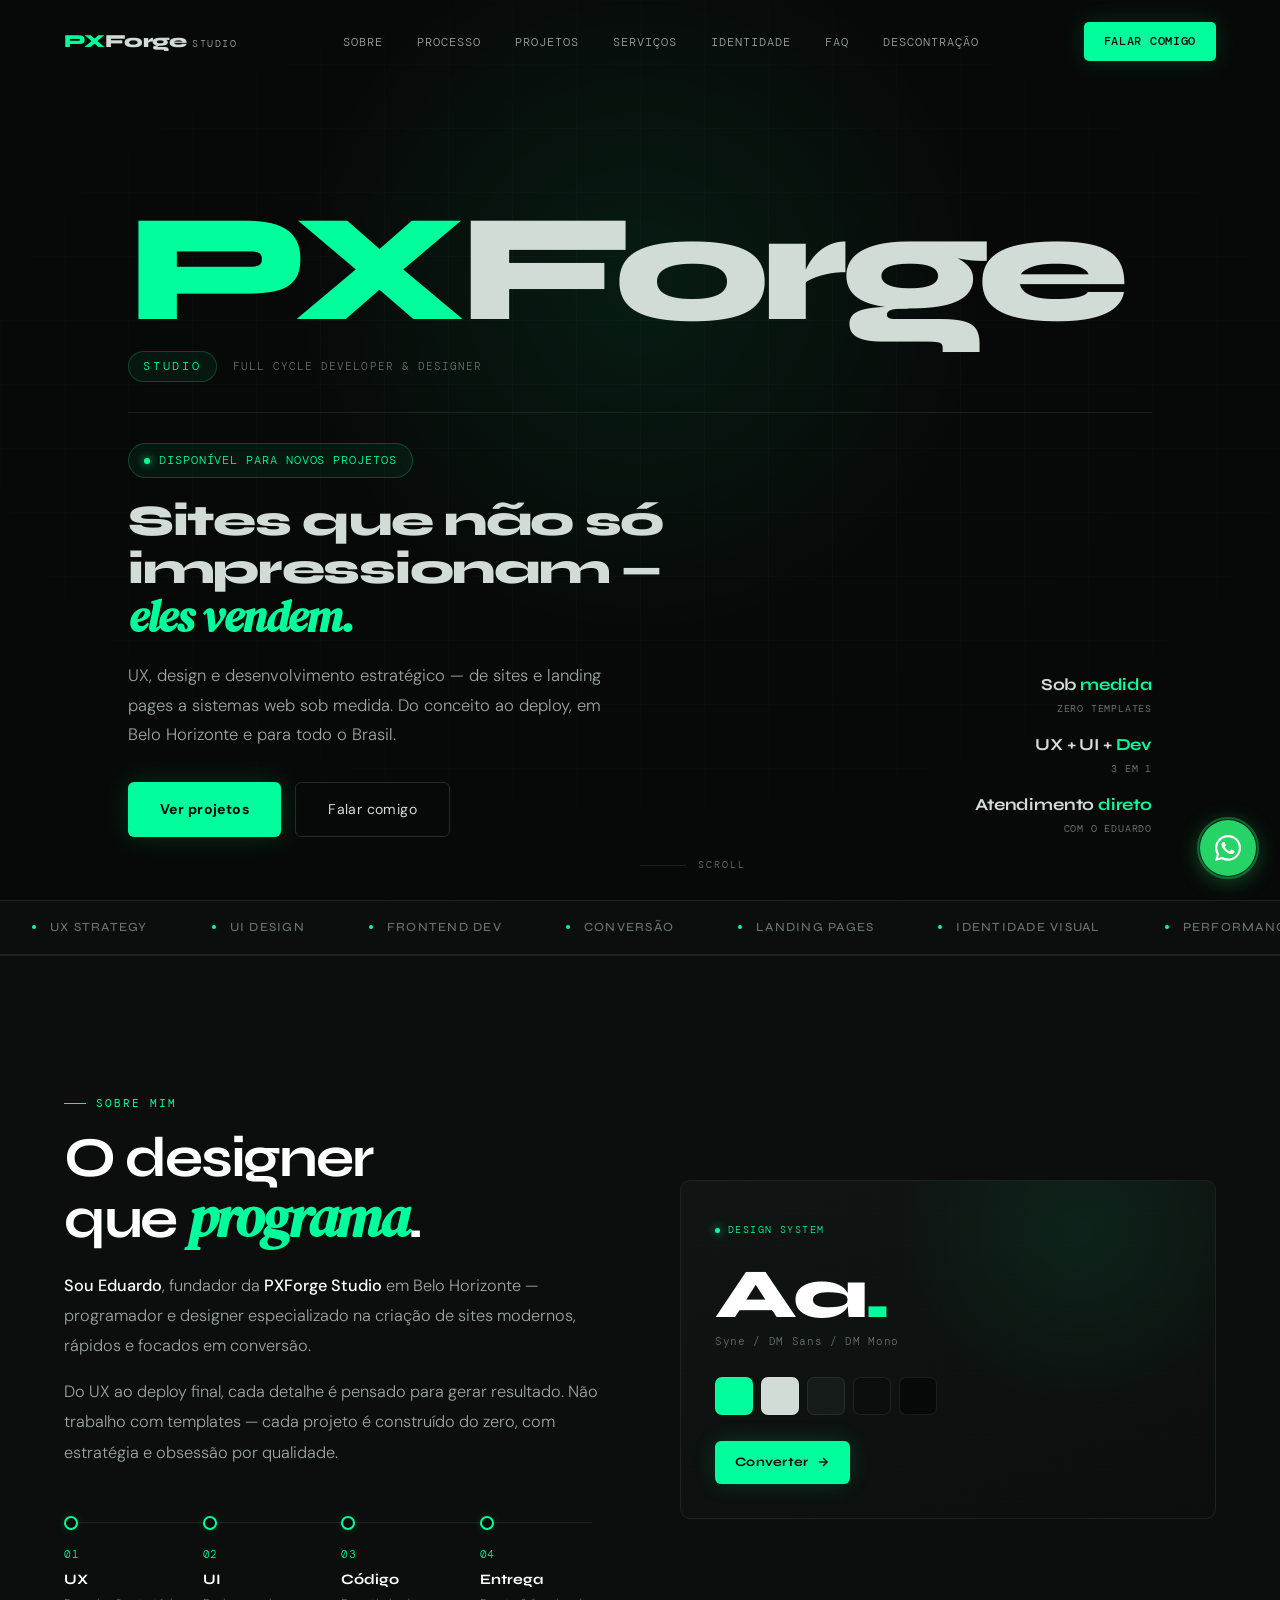
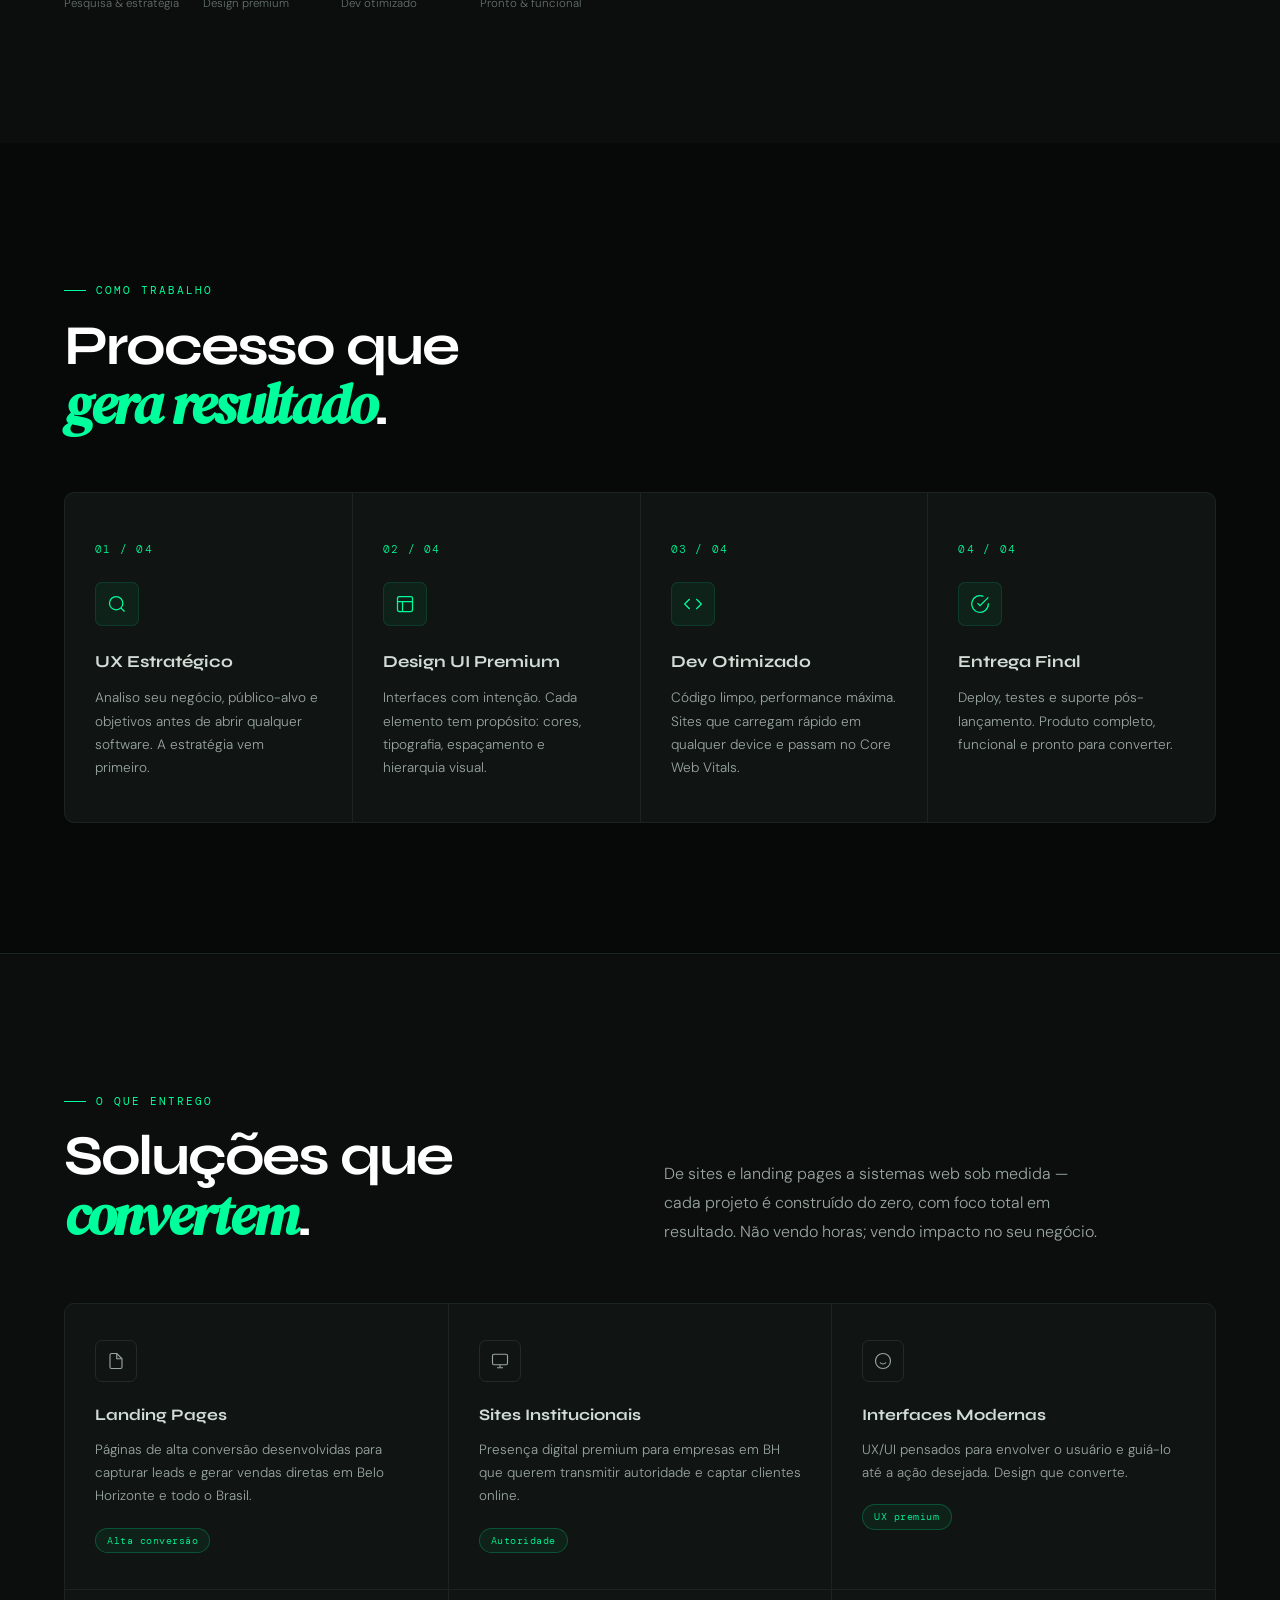
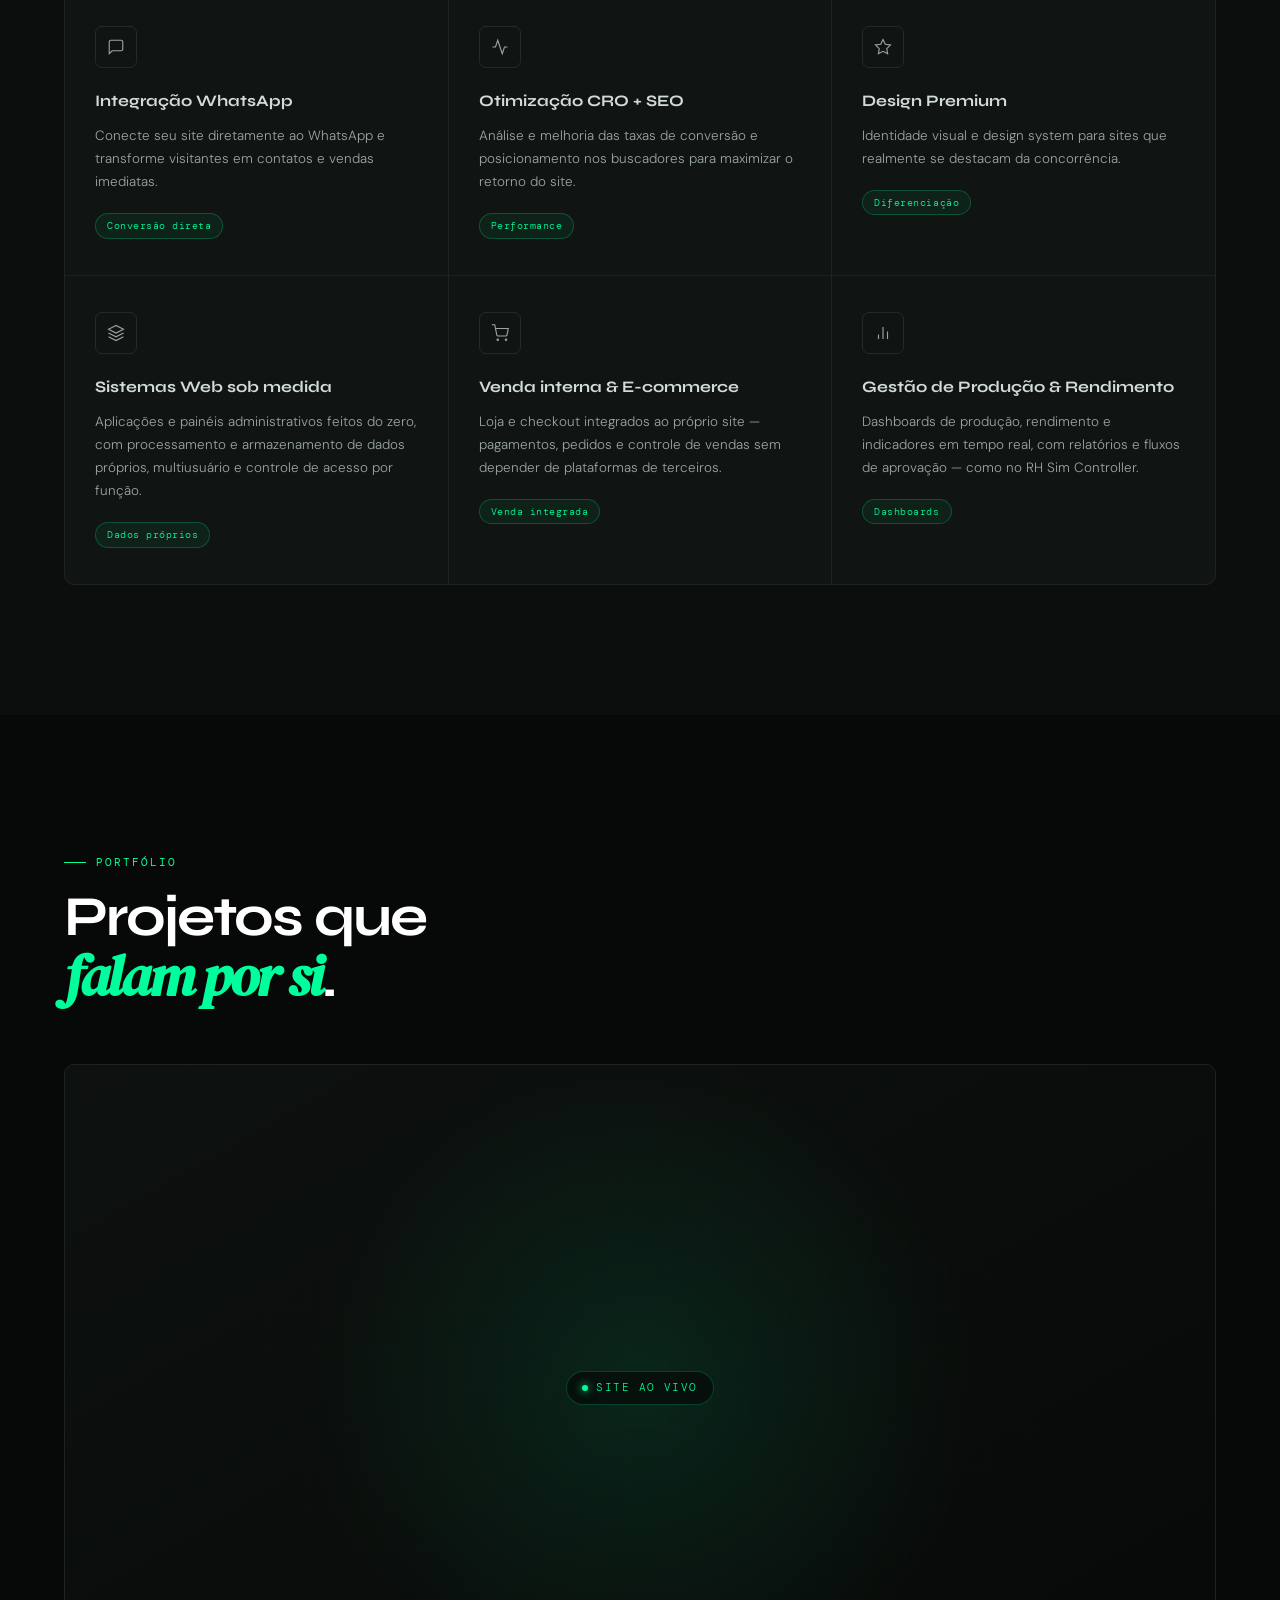
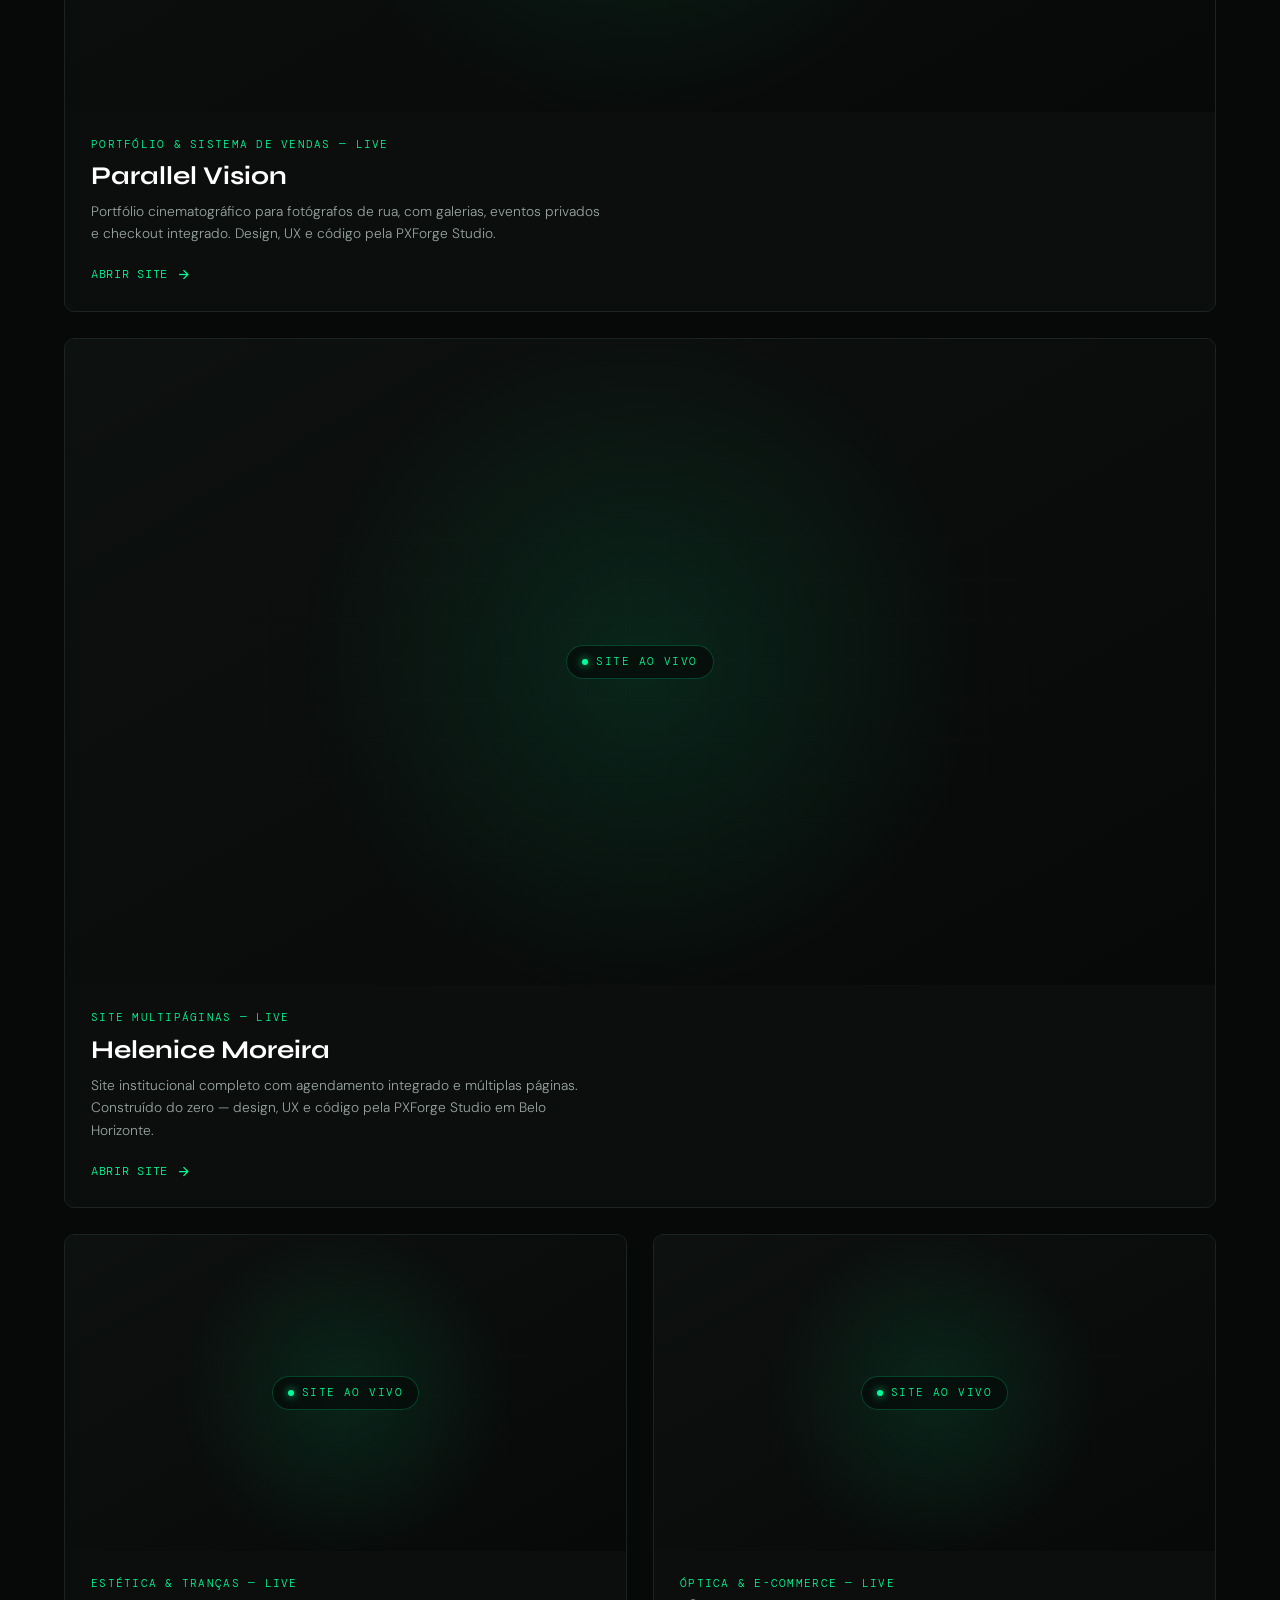
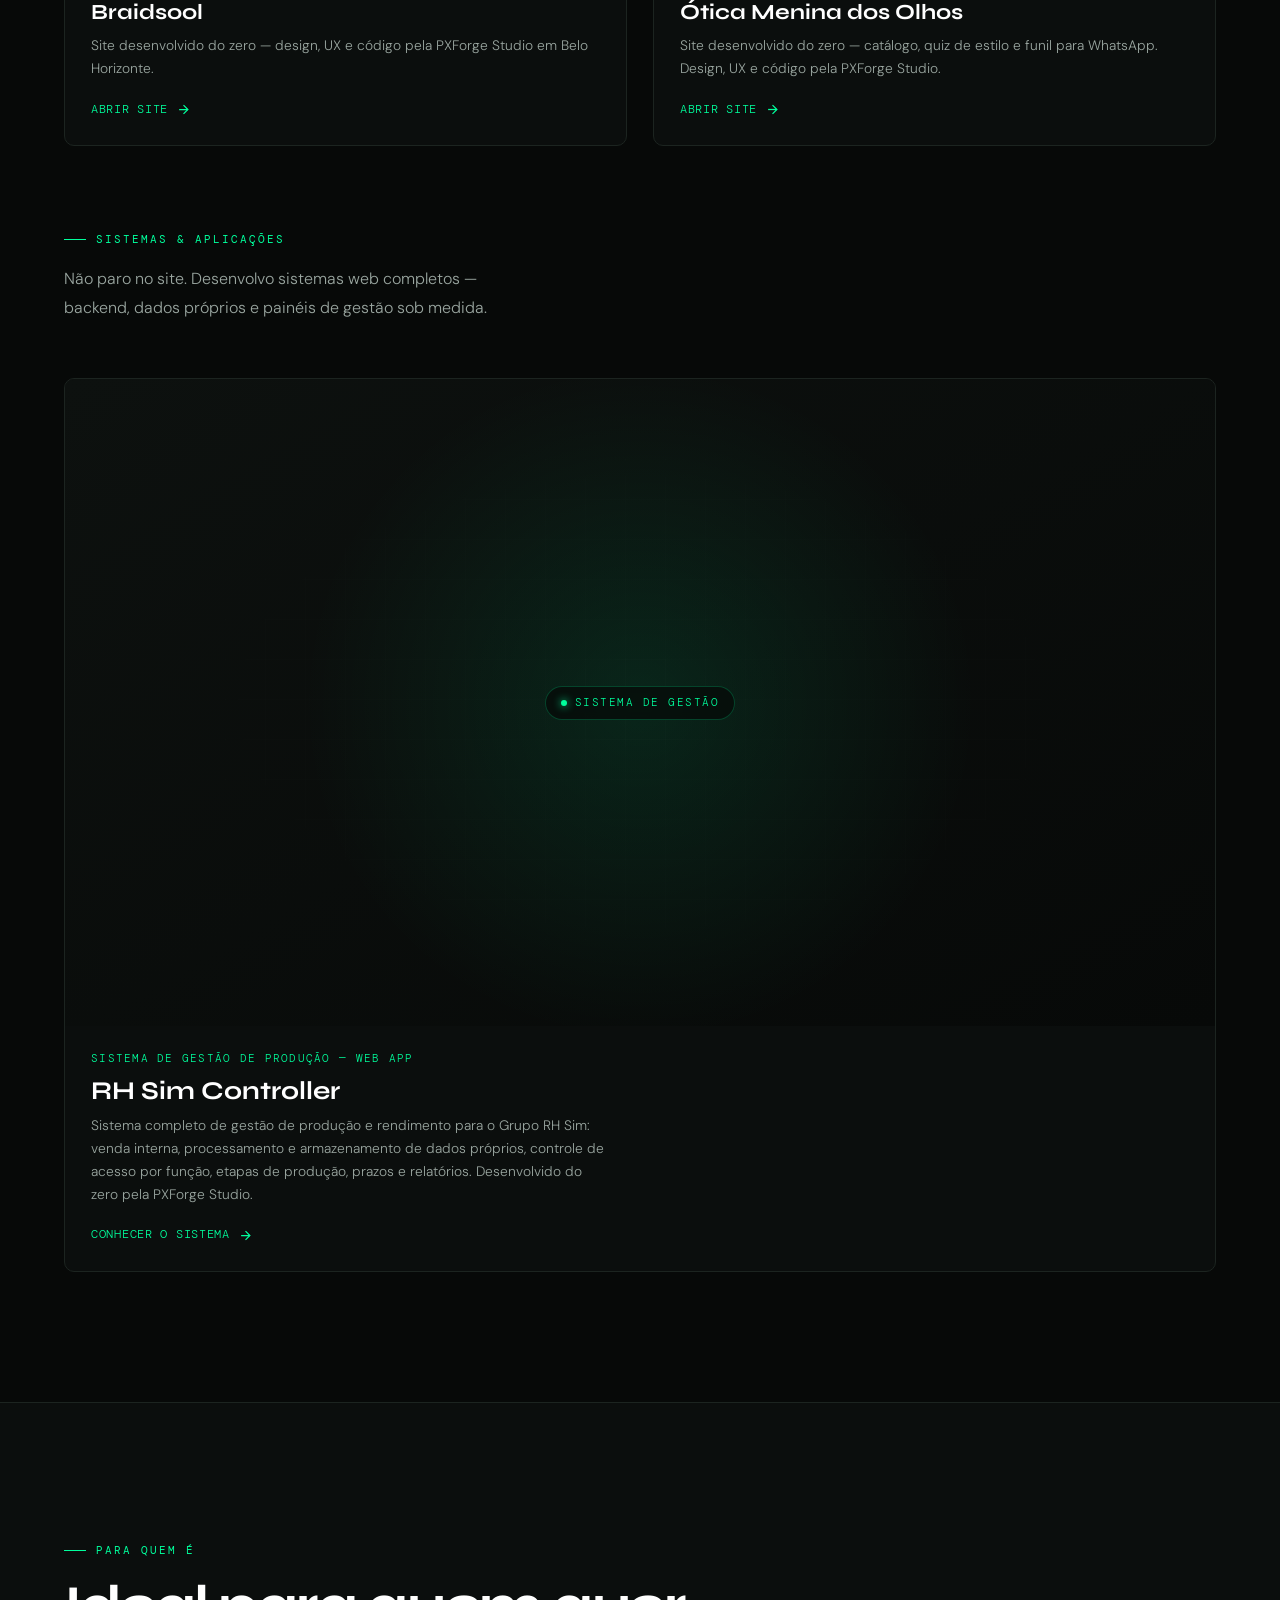
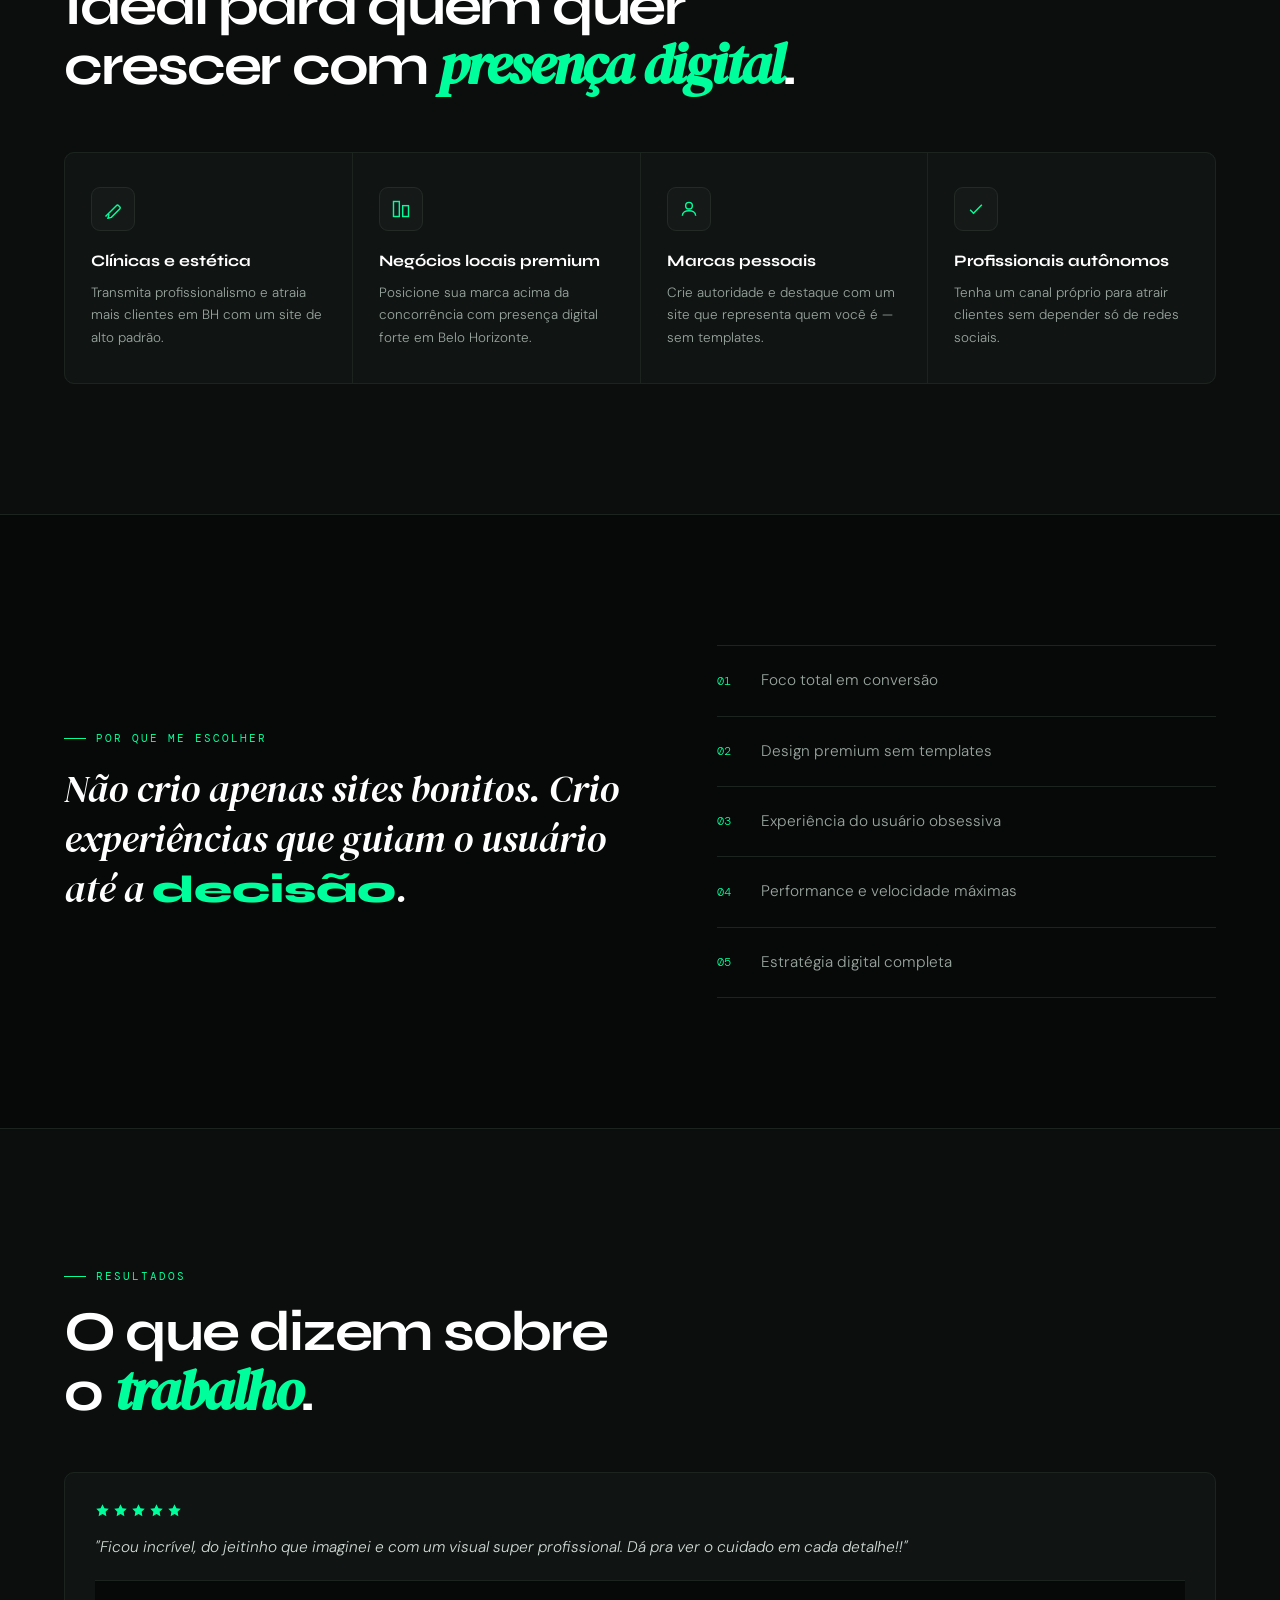
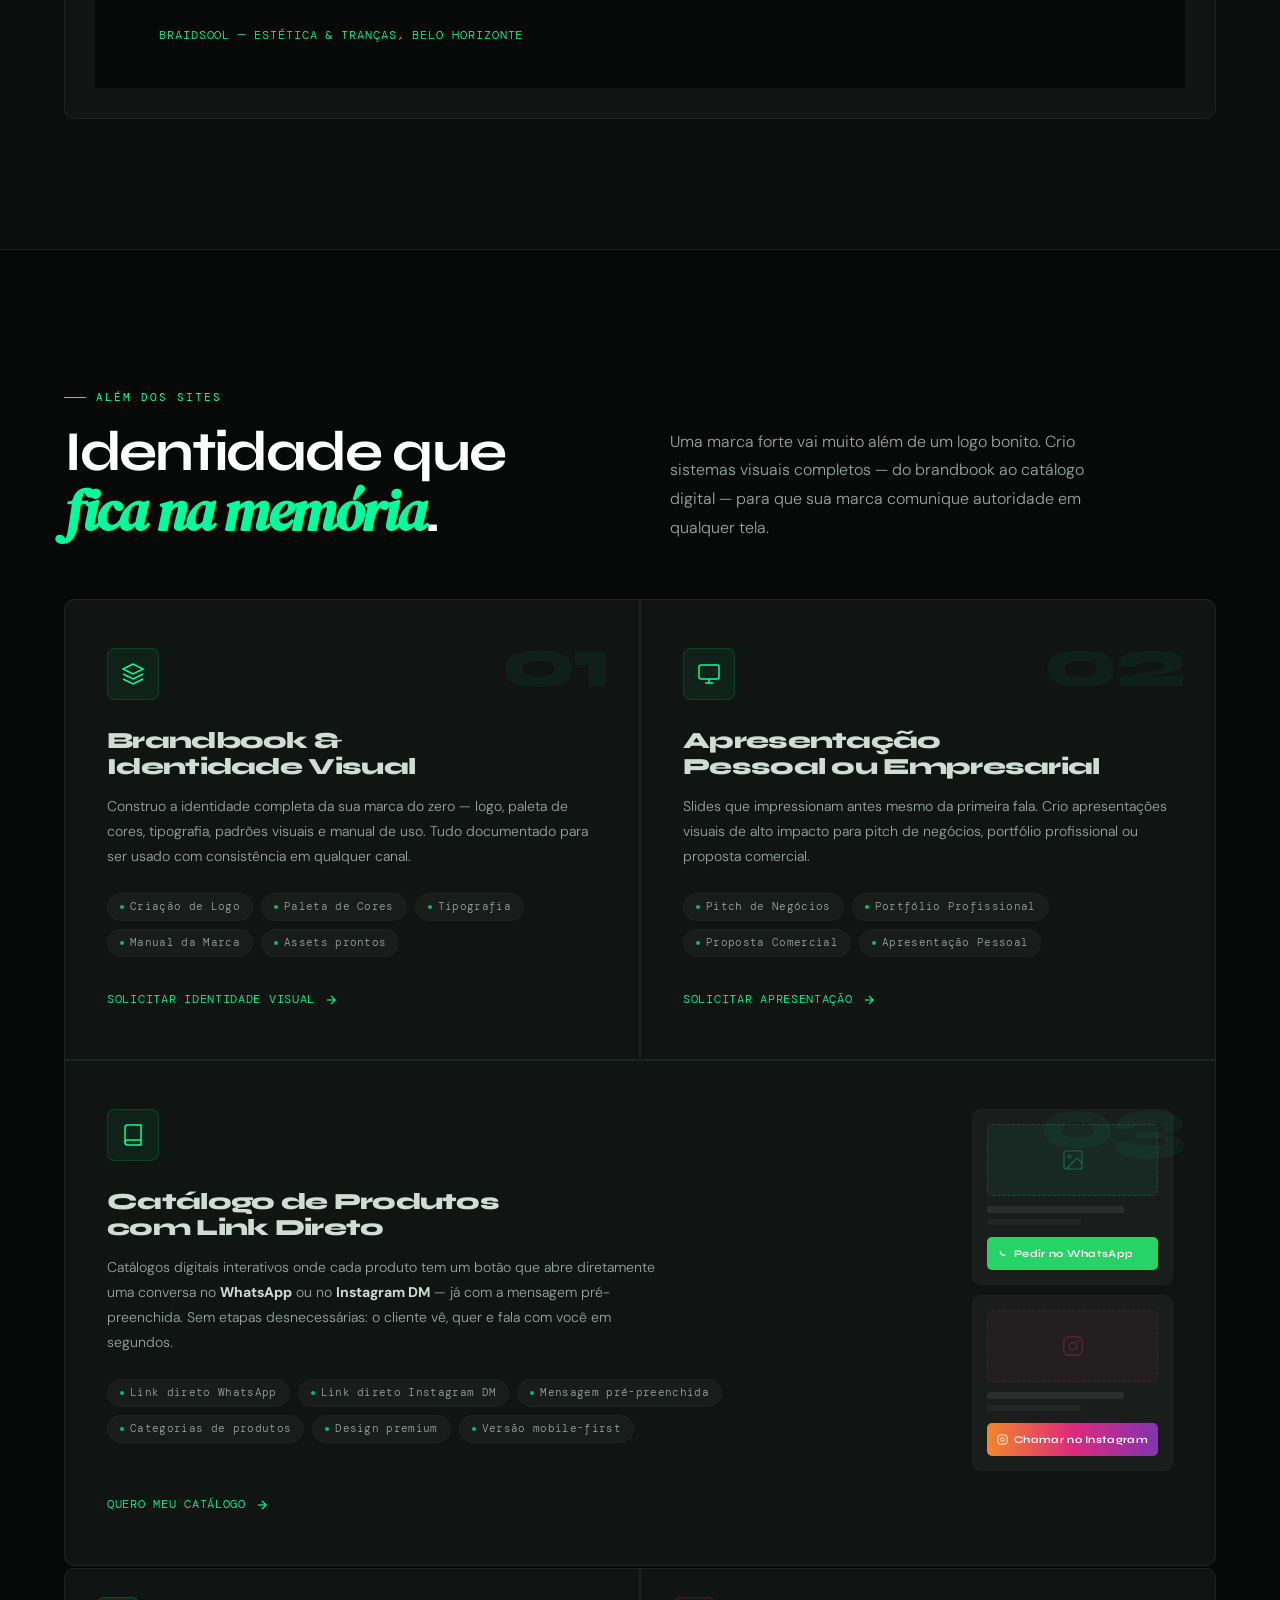
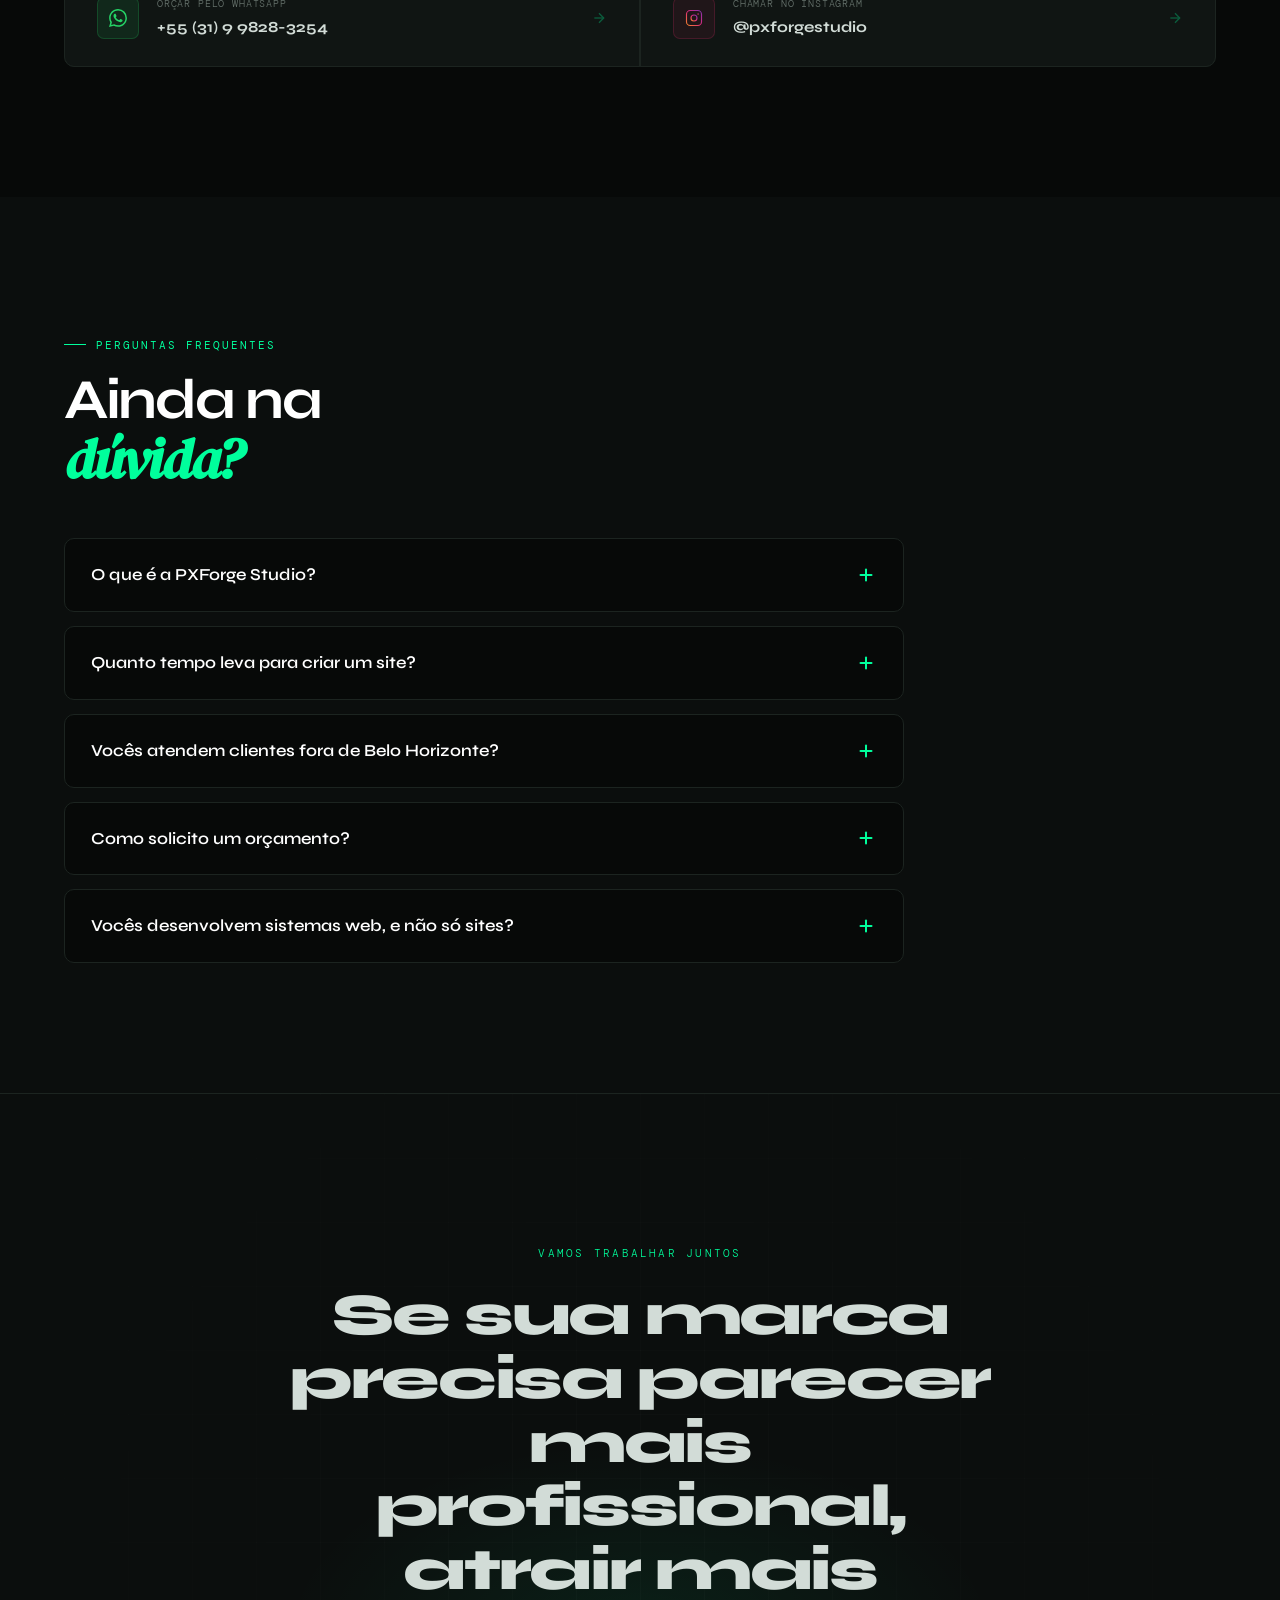
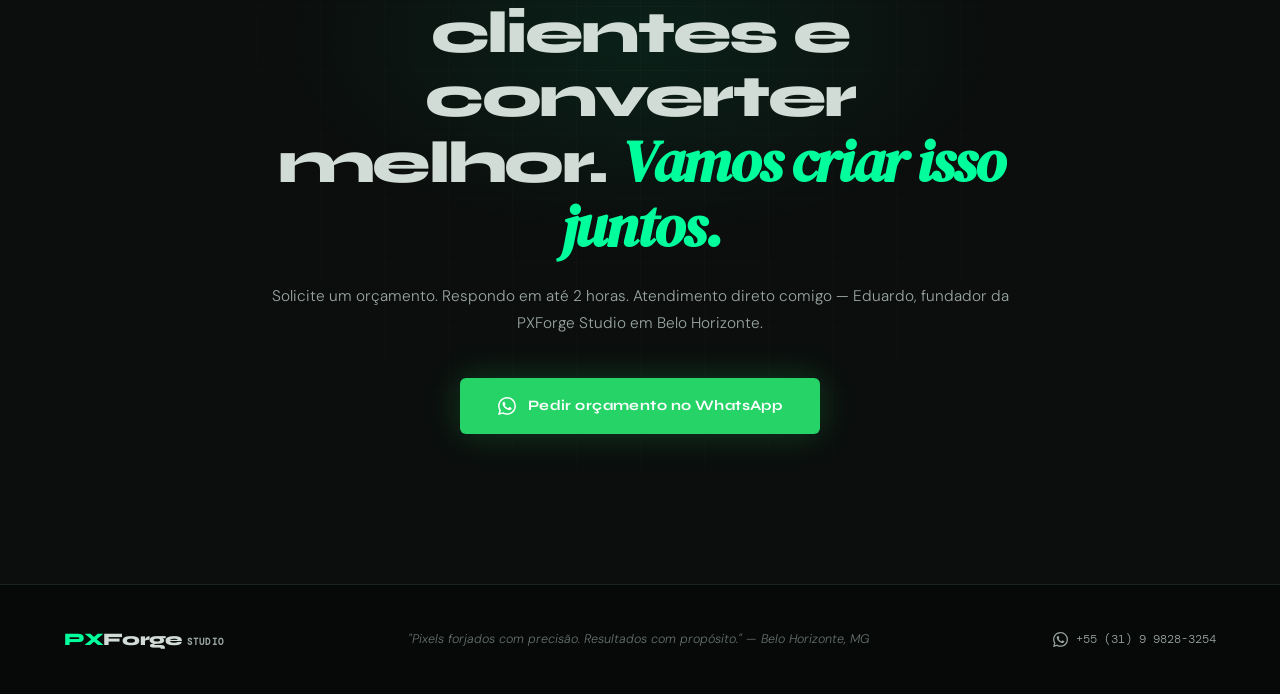
==== commit 83c4c1d7: "Add files via upload" ====
--- a/index.html
+++ b/index.html
@@ -1150,6 +1150,7 @@
       <li><a href="#services">Serviços</a></li>
       <li><a href="#branding">Identidade</a></li>
       <li><a href="#faq">FAQ</a></li>
+      <li><a href="descontracao.html">Descontração</a></li>
     </ul>
     <div class="nav-right">
       <a href="https://wa.me/5531998283254" class="nav-cta" target="_blank" rel="noopener noreferrer">Falar comigo</a>
@@ -1168,6 +1169,7 @@
   <a href="#services" class="mm-link">Serviços <span>04</span></a>
   <a href="#branding" class="mm-link">Identidade <span>05</span></a>
   <a href="#faq" class="mm-link">FAQ <span>06</span></a>
+  <a href="descontracao.html" class="mm-link">Descontração <span>07</span></a>
   <a href="https://wa.me/5531998283254?text=Olá! Vi o portfólio da PXForge Studio e quero orçar um projeto." class="mm-cta" target="_blank" rel="noopener noreferrer">
     <svg viewBox="0 0 24 24" aria-hidden="true"><path d="M17.472 14.382c-.297-.149-1.758-.867-2.03-.967-.273-.099-.471-.148-.67.15-.197.297-.767.966-.94 1.164-.173.199-.347.223-.644.075-.297-.15-1.255-.463-2.39-1.475-.883-.788-1.48-1.761-1.653-2.059-.173-.297-.018-.458.13-.606.134-.133.298-.347.446-.52.149-.174.198-.298.298-.497.099-.198.05-.371-.025-.52-.075-.149-.669-1.612-.916-2.207-.242-.579-.487-.5-.669-.51-.173-.008-.371-.01-.57-.01-.198 0-.52.074-.792.372-.272.297-1.04 1.016-1.04 2.479 0 1.462 1.065 2.875 1.213 3.074.149.198 2.096 3.2 5.077 4.487.709.306 1.262.489 1.694.625.712.227 1.36.195 1.871.118.571-.085 1.758-.719 2.006-1.413.248-.694.248-1.289.173-1.413-.074-.124-.272-.198-.57-.347m-5.421 7.403h-.004a9.87 9.87 0 01-5.031-1.378l-.361-.214-3.741.982.998-3.648-.235-.374a9.86 9.86 0 01-1.51-5.26c.001-5.45 4.436-9.884 9.888-9.884 2.64 0 5.122 1.03 6.988 2.898a9.825 9.825 0 012.893 6.994c-.003 5.45-4.437 9.884-9.885 9.884m8.413-18.297A11.815 11.815 0 0012.05 0C5.495 0 .16 5.335.157 11.892c0 2.096.547 4.142 1.588 5.945L.057 24l6.305-1.654a11.882 11.882 0 005.683 1.448h.005c6.554 0 11.89-5.335 11.893-11.893a11.821 11.821 0 00-3.48-8.413z"/></svg>
     Pedir orçamento
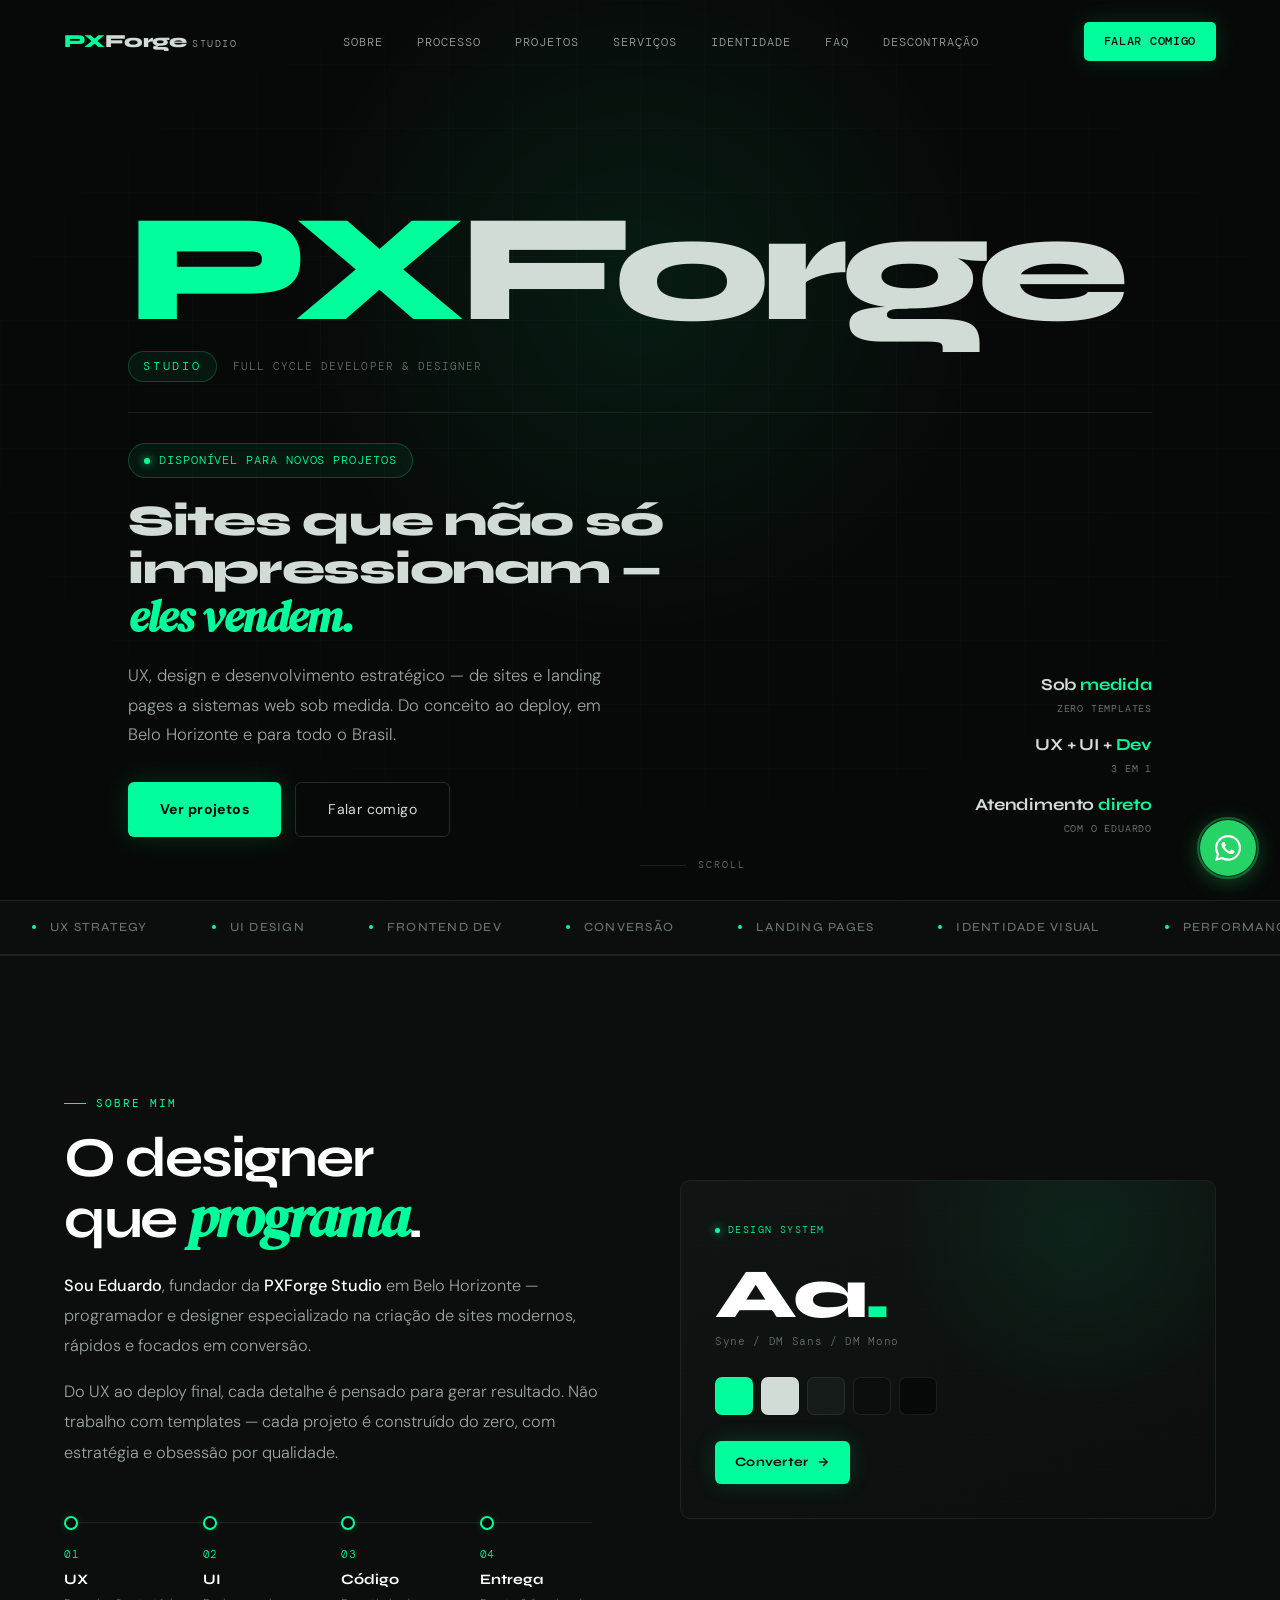
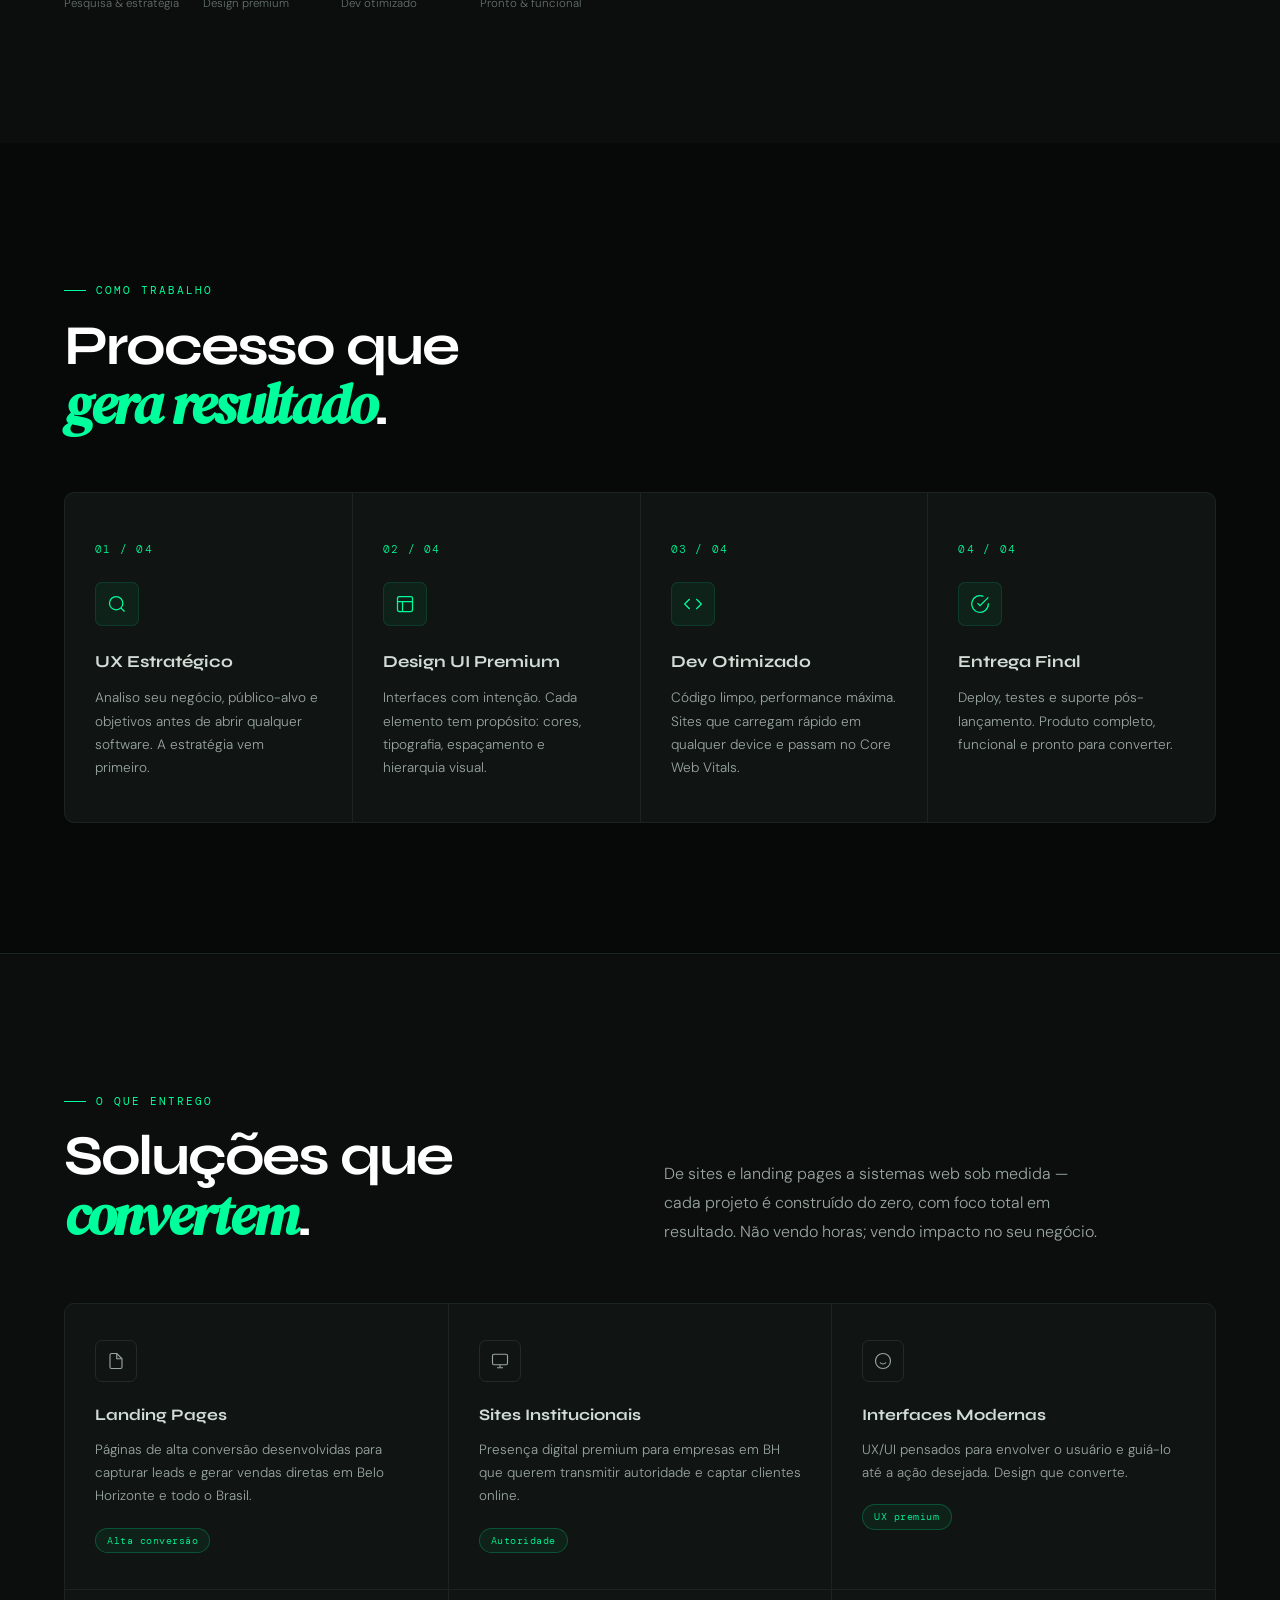
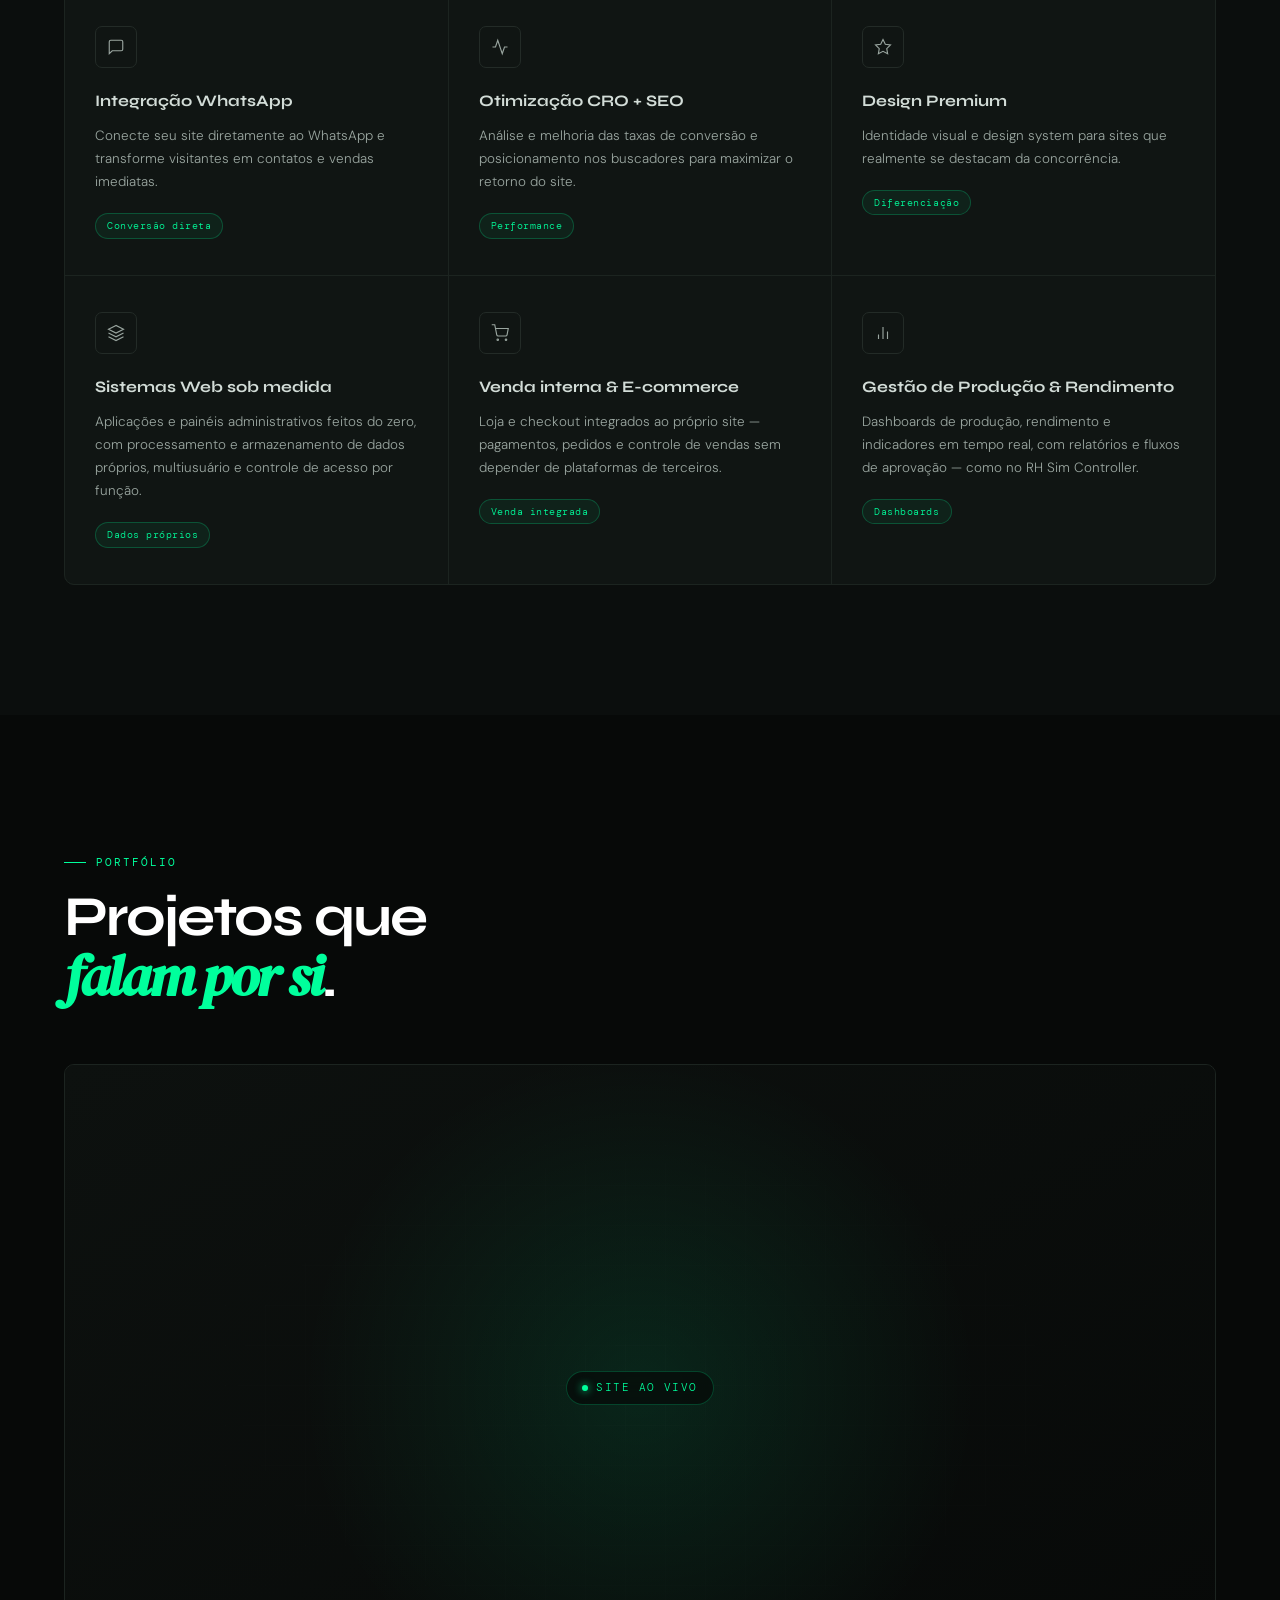
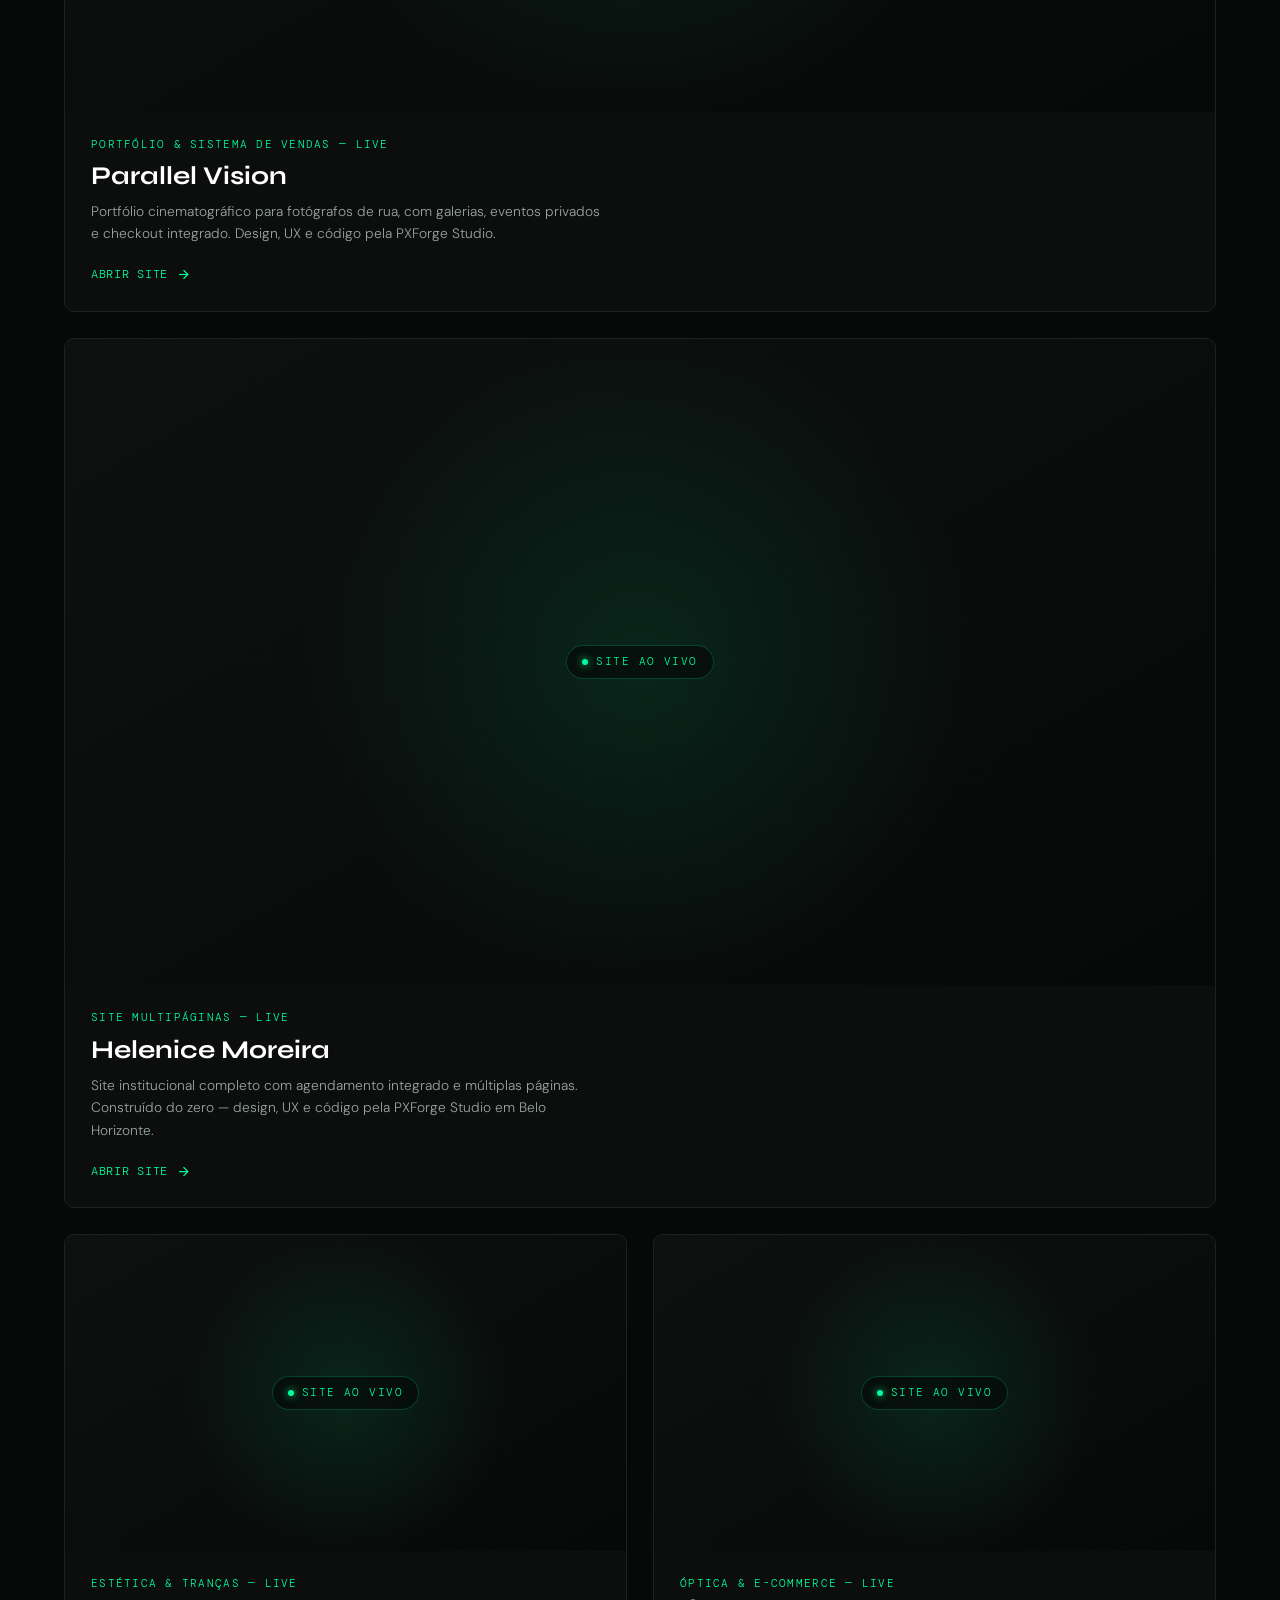
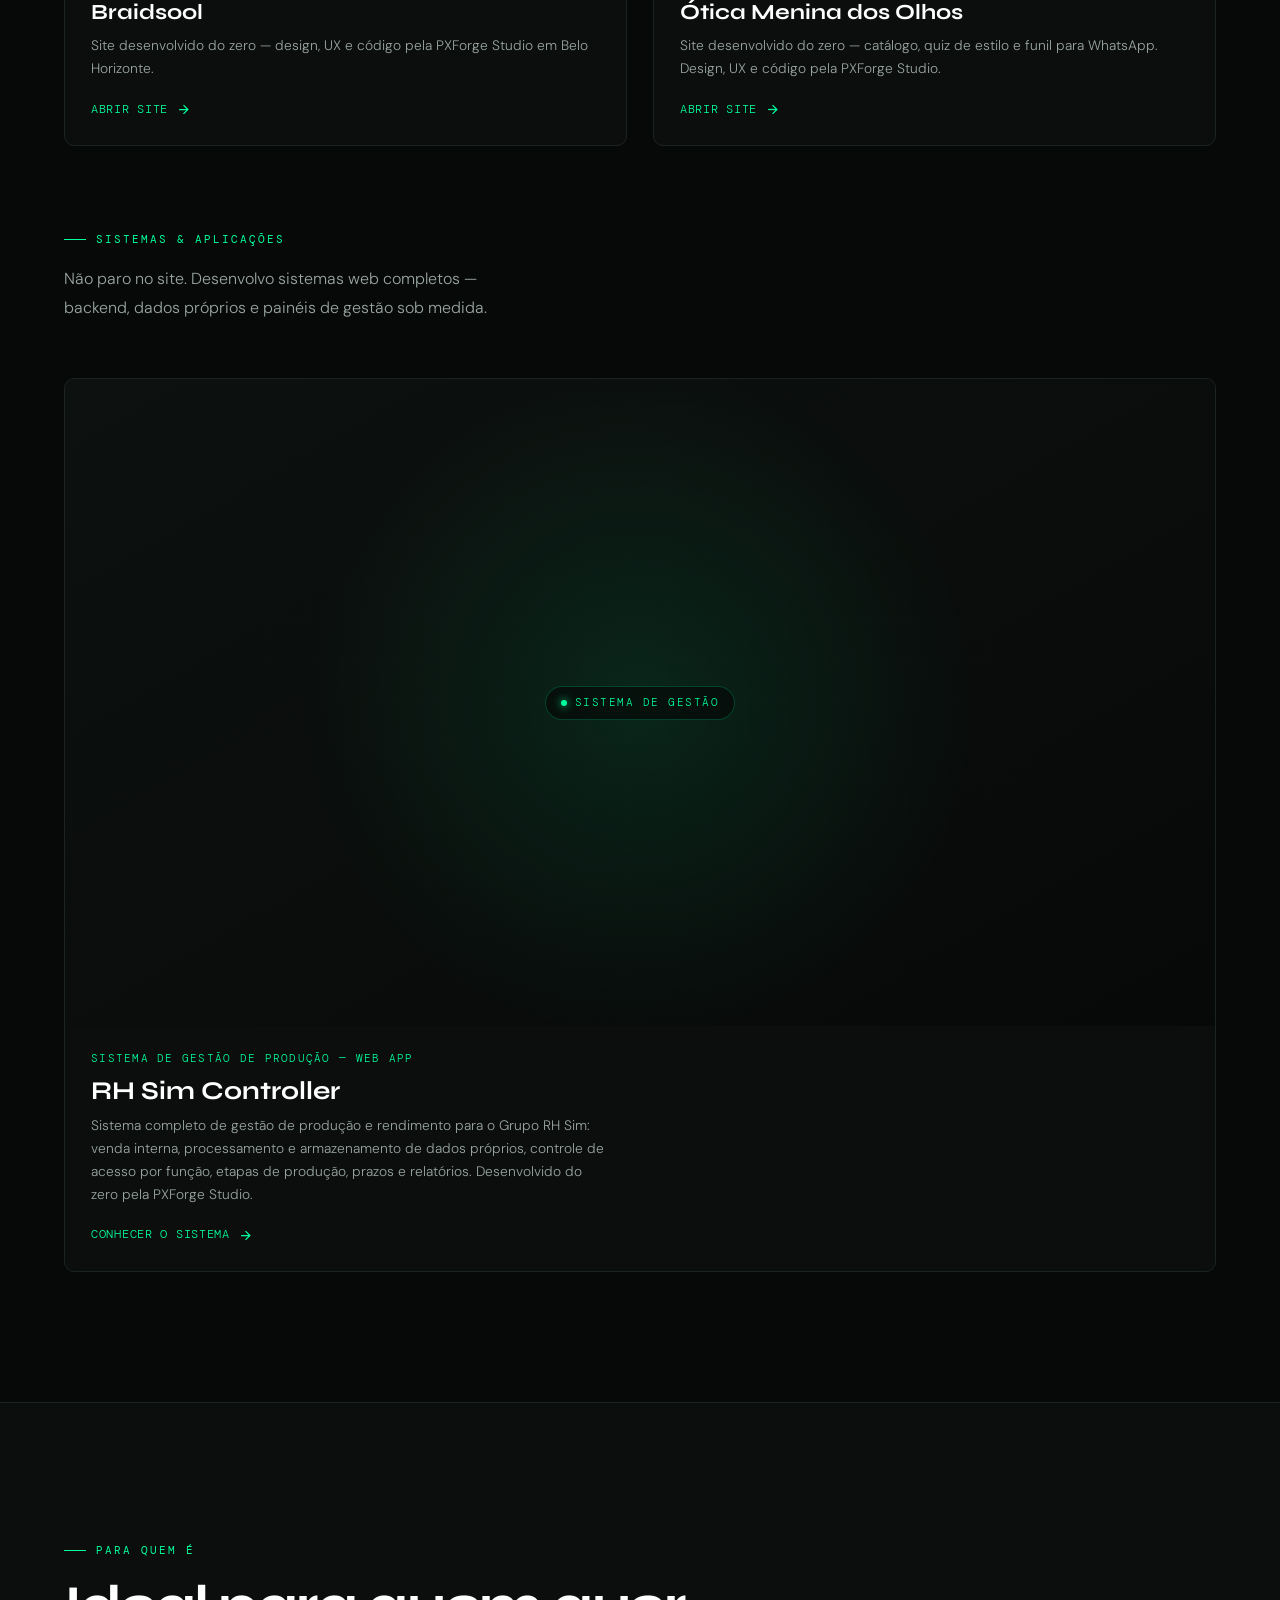
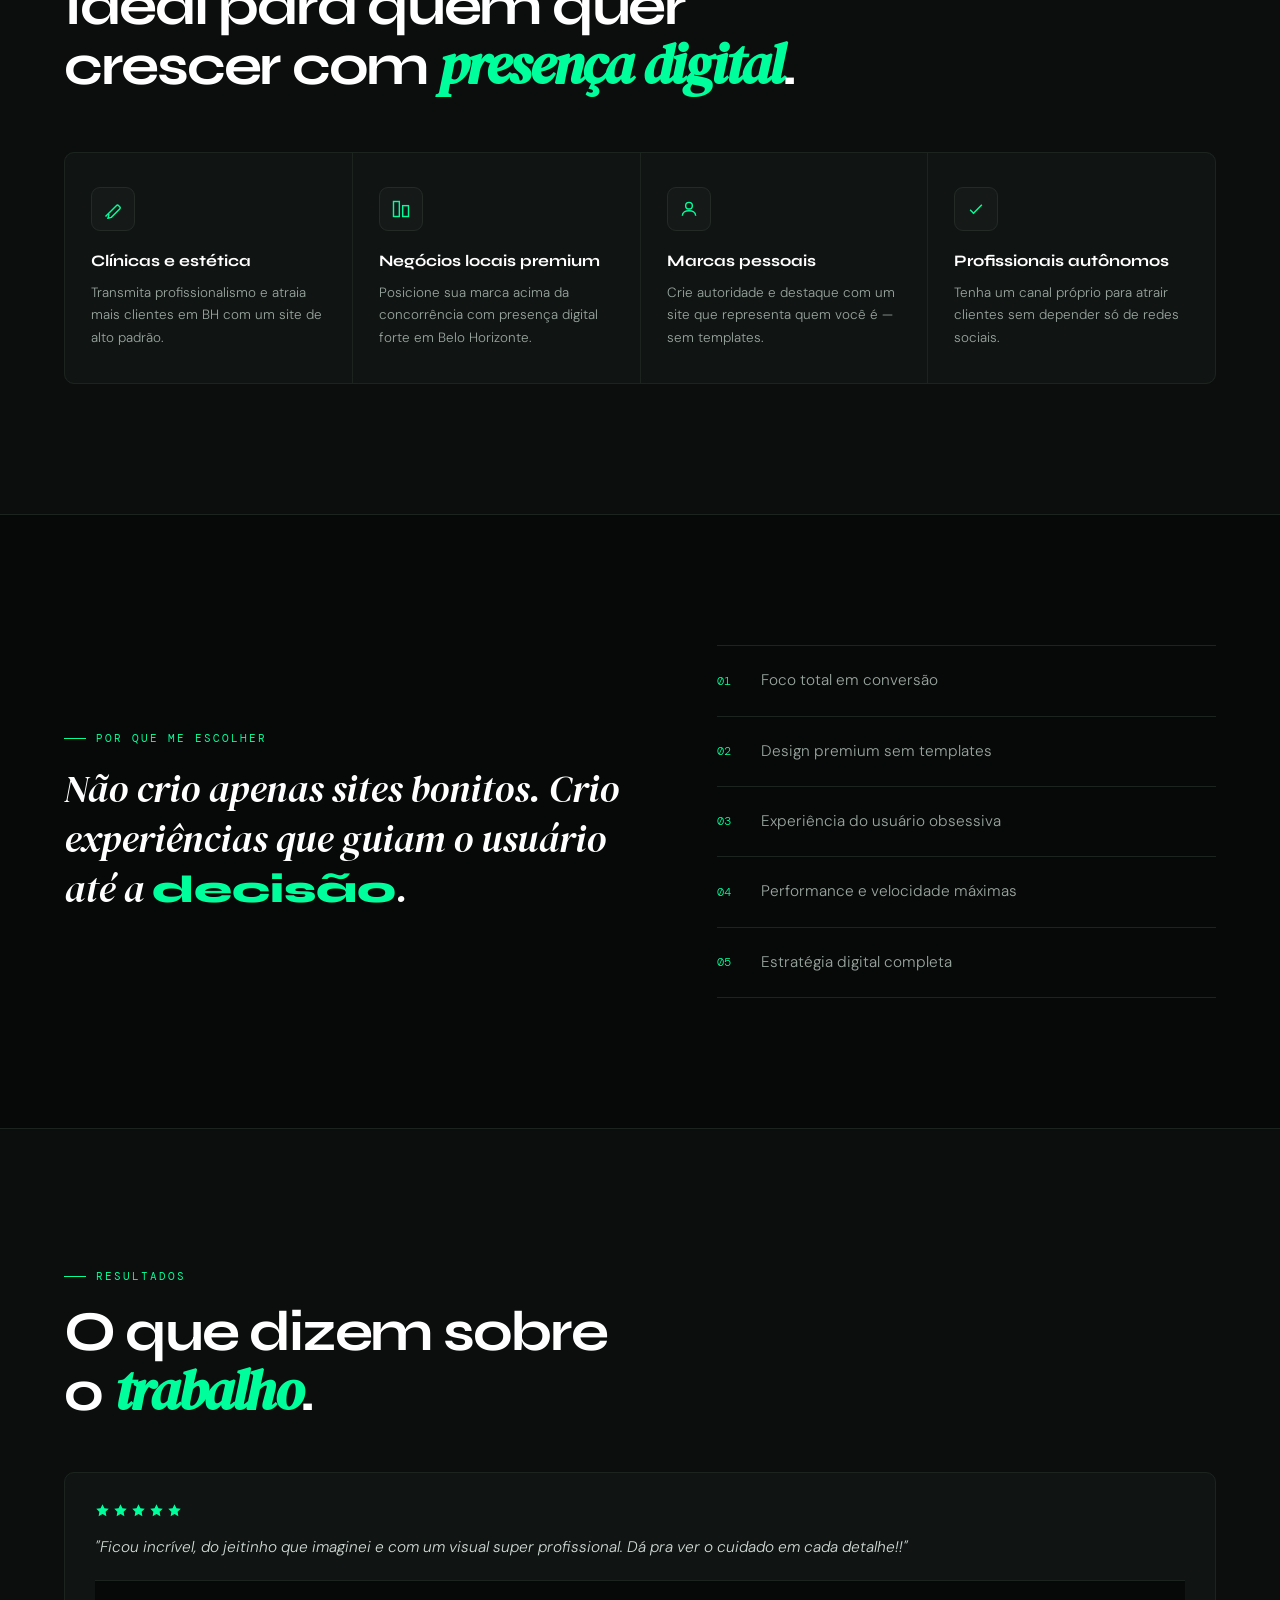
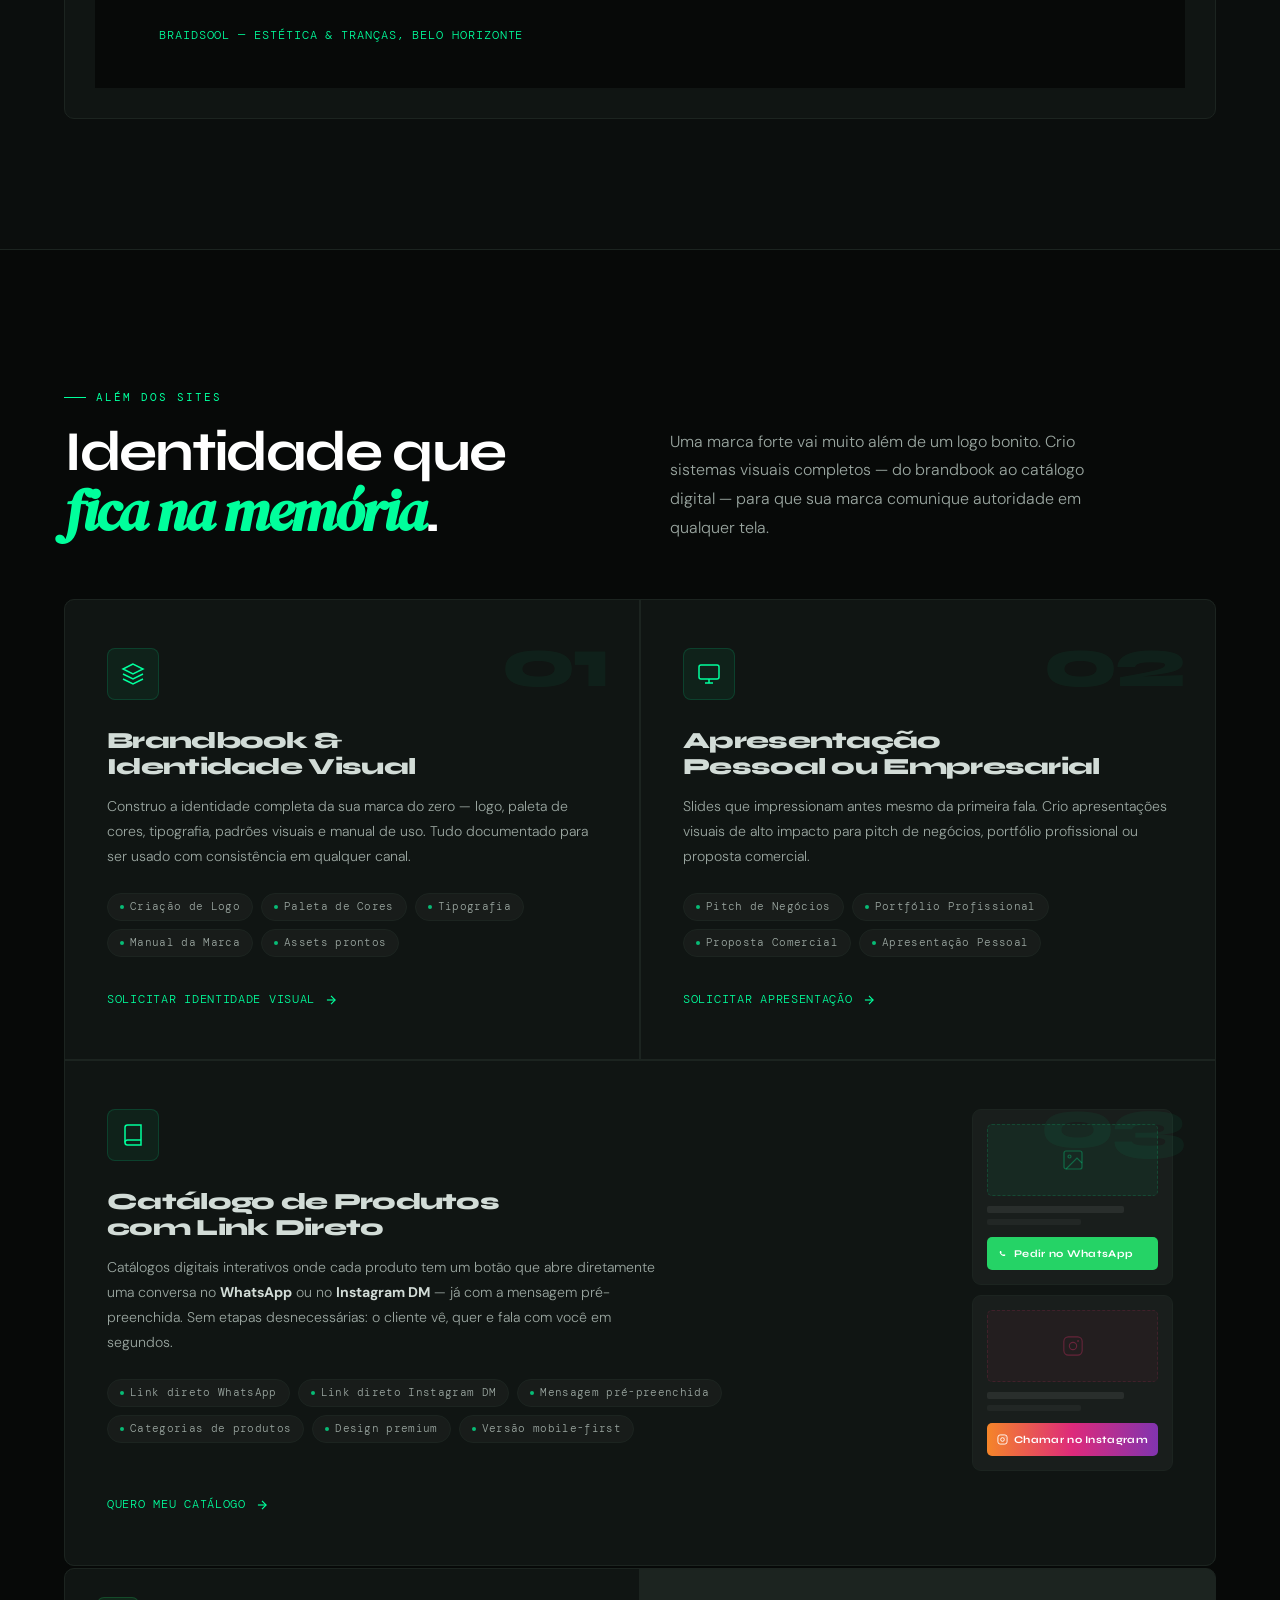
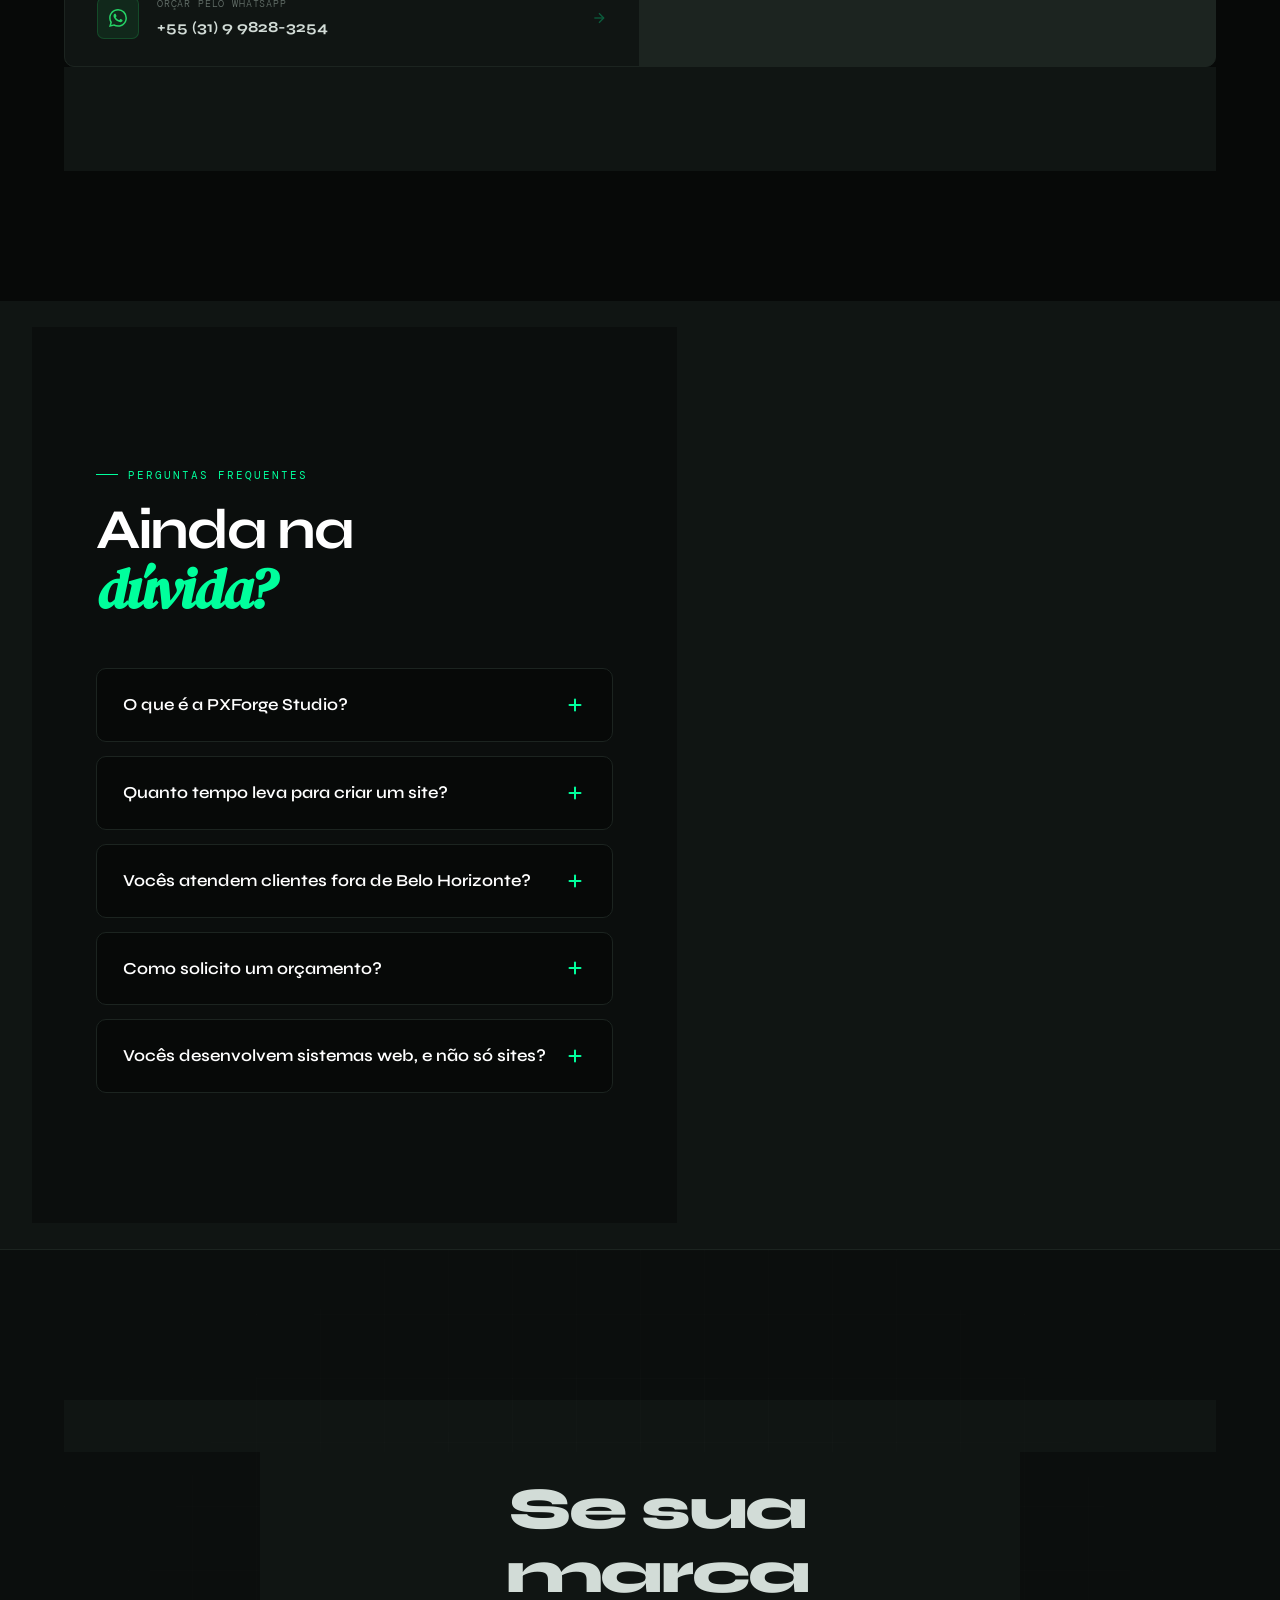
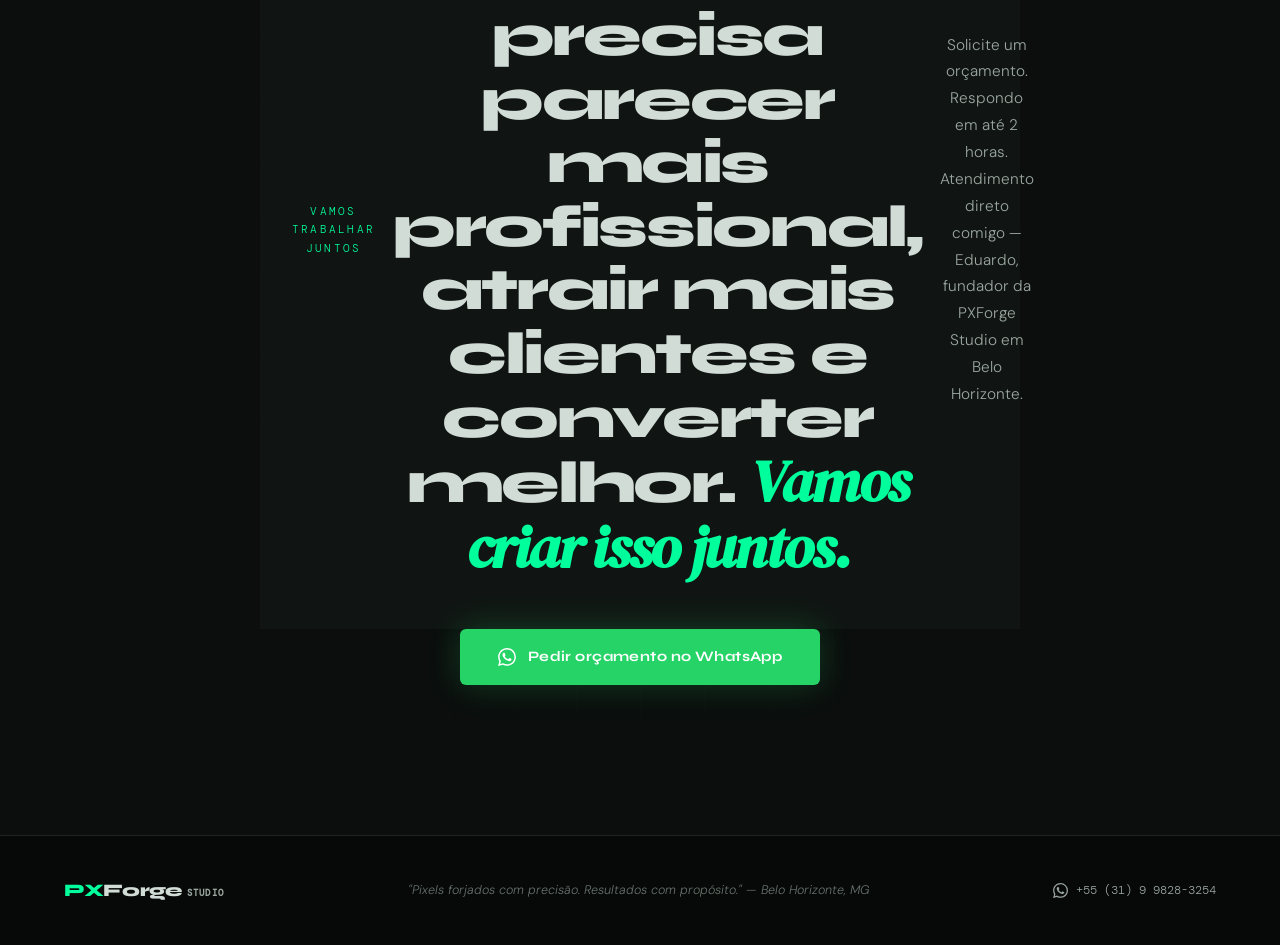
==== commit 1e4ac967: "Remove Instagram link from index.html" ====
--- a/index.html
+++ b/index.html
@@ -1622,12 +1622,6 @@
         <div class="bc-icon bc-wpp" aria-hidden="true"><svg viewBox="0 0 24 24"><path d="M17.472 14.382c-.297-.149-1.758-.867-2.03-.967-.273-.099-.471-.148-.67.15-.197.297-.767.966-.94 1.164-.173.199-.347.223-.644.075-.297-.15-1.255-.463-2.39-1.475-.883-.788-1.48-1.761-1.653-2.059-.173-.297-.018-.458.13-.606.134-.133.298-.347.446-.52.149-.174.198-.298.298-.497.099-.198.05-.371-.025-.52-.075-.149-.669-1.612-.916-2.207-.242-.579-.487-.5-.669-.51-.173-.008-.371-.01-.57-.01-.198 0-.52.074-.792.372-.272.297-1.04 1.016-1.04 2.479 0 1.462 1.065 2.875 1.213 3.074.149.198 2.096 3.2 5.077 4.487.709.306 1.262.489 1.694.625.712.227 1.36.195 1.871.118.571-.085 1.758-.719 2.006-1.413.248-.694.248-1.289.173-1.413-.074-.124-.272-.198-.57-.347m-5.421 7.403h-.004a9.87 9.87 0 01-5.031-1.378l-.361-.214-3.741.982.998-3.648-.235-.374a9.86 9.86 0 01-1.51-5.26c.001-5.45 4.436-9.884 9.888-9.884 2.64 0 5.122 1.03 6.988 2.898a9.825 9.825 0 012.893 6.994c-.003 5.45-4.437 9.884-9.885 9.884m8.413-18.297A11.815 11.815 0 0012.05 0C5.495 0 .16 5.335.157 11.892c0 2.096.547 4.142 1.588 5.945L.057 24l6.305-1.654a11.882 11.882 0 005.683 1.448h.005c6.554 0 11.89-5.335 11.893-11.893a11.821 11.821 0 00-3.48-8.413z"/></svg></div>
         <div><div class="bc-label">Orçar pelo WhatsApp</div><div class="bc-val">+55 (31) 9 9828-3254</div></div>
         <span class="bc-arrow" aria-hidden="true"><svg viewBox="0 0 24 24"><line x1="5" y1="12" x2="19" y2="12"/><polyline points="12 5 19 12 12 19"/></svg></span>
-      </a>
-      <a href="https://instagram.com/pxforgestudio" class="bc-item" target="_blank" rel="noopener noreferrer" aria-label="Seguir no Instagram: @pxforgestudio">
-        <div class="bc-icon bc-insta" aria-hidden="true"><svg viewBox="0 0 24 24"><rect x="2" y="2" width="20" height="20" rx="5" stroke="url(#insta-grad)" stroke-width="1.5" fill="none"/><circle cx="12" cy="12" r="4" stroke="url(#insta-grad)" stroke-width="1.5" fill="none"/><circle cx="17.5" cy="6.5" r="1" fill="url(#insta-grad)"/></svg></div>
-        <div><div class="bc-label">Chamar no Instagram</div><div class="bc-val">@pxforgestudio</div></div>
-        <span class="bc-arrow" aria-hidden="true"><svg viewBox="0 0 24 24"><line x1="5" y1="12" x2="19" y2="12"/><polyline points="12 5 19 12 12 19"/></svg></span>
-      </a>
     </div>
   </div>
 </section>
